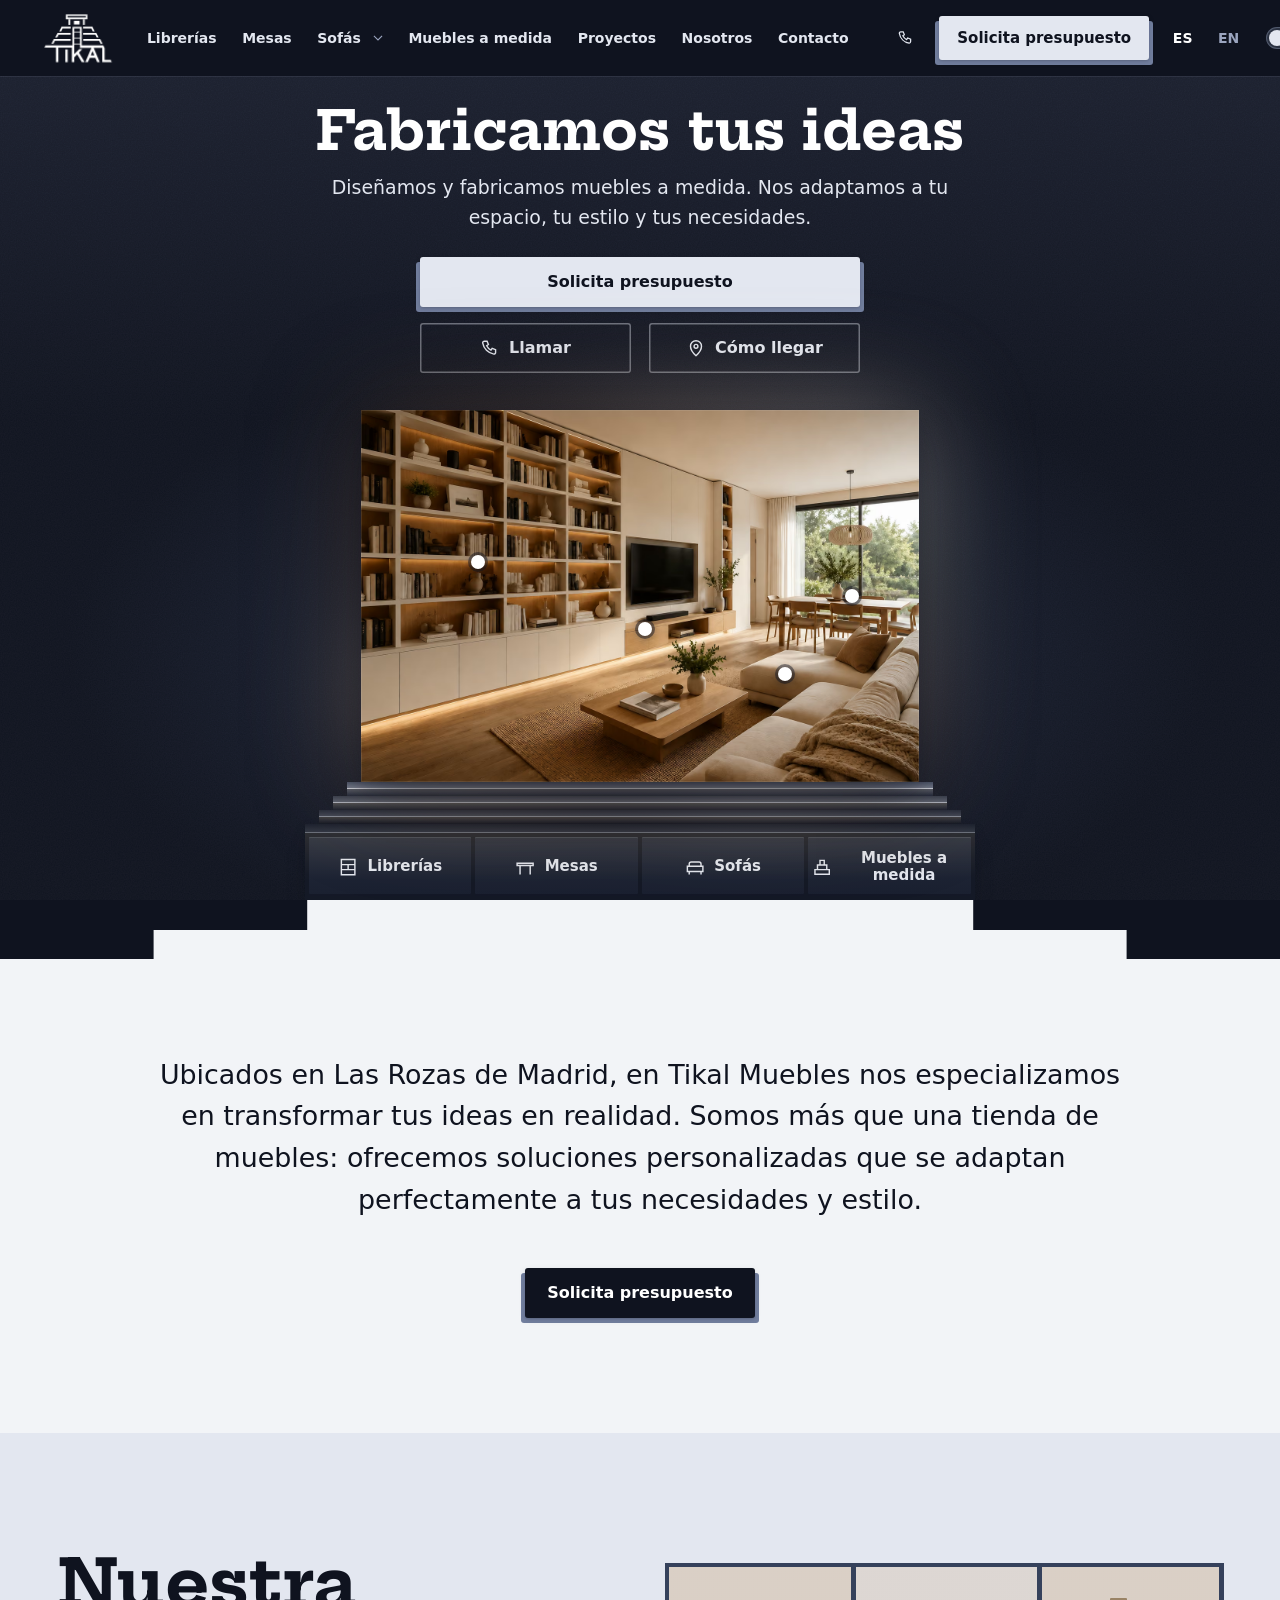
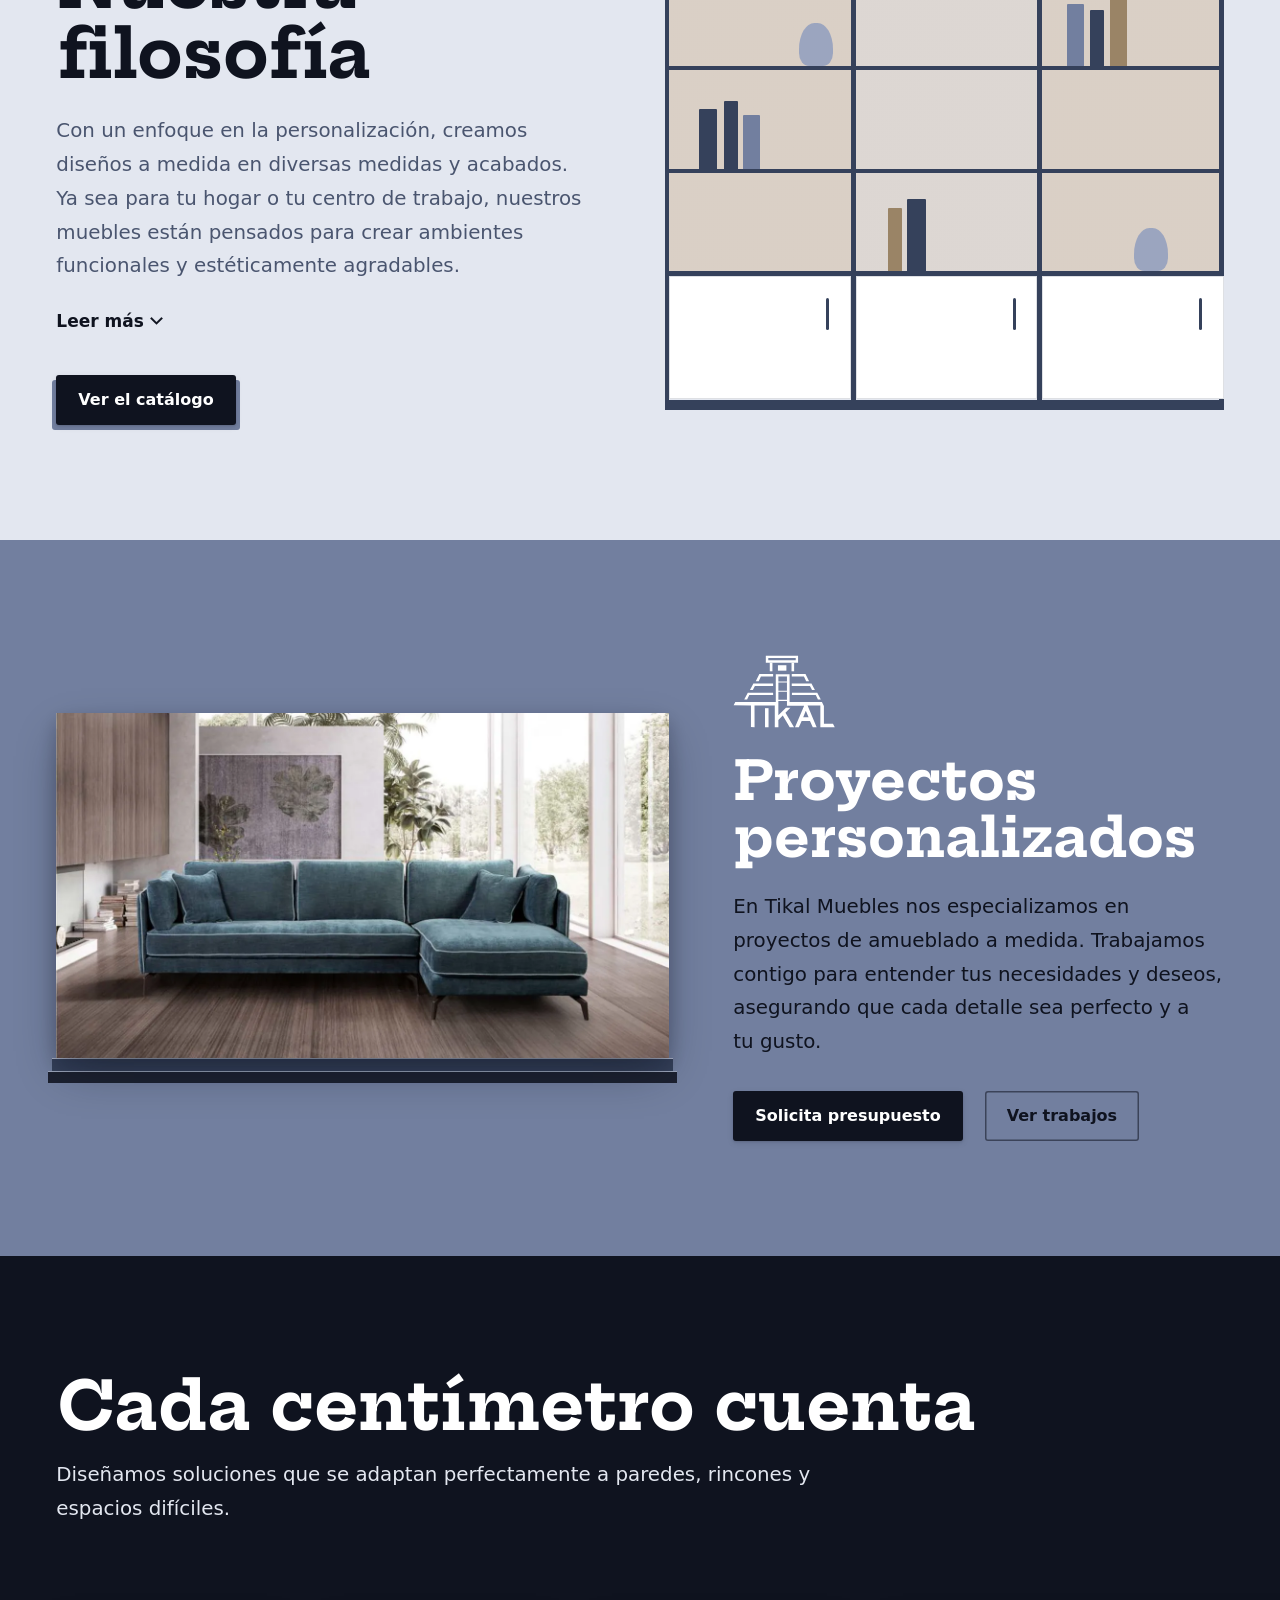
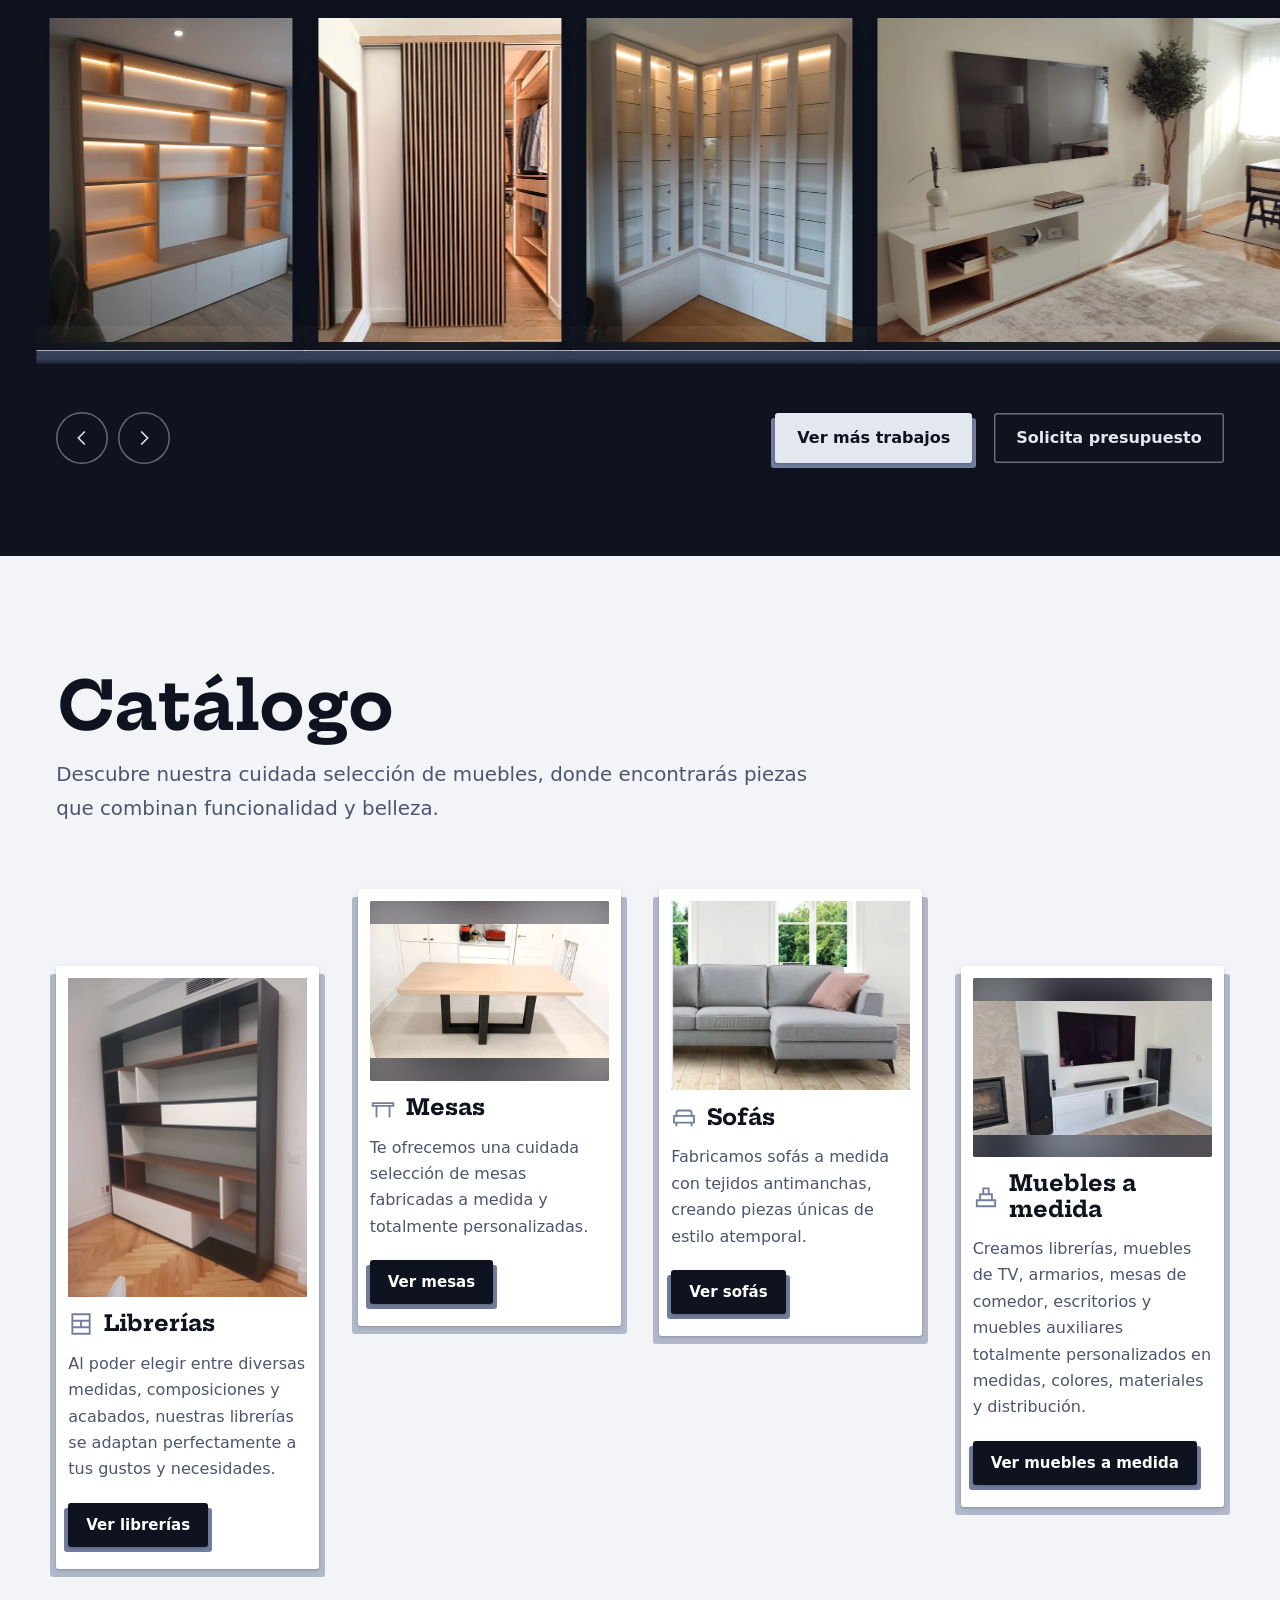
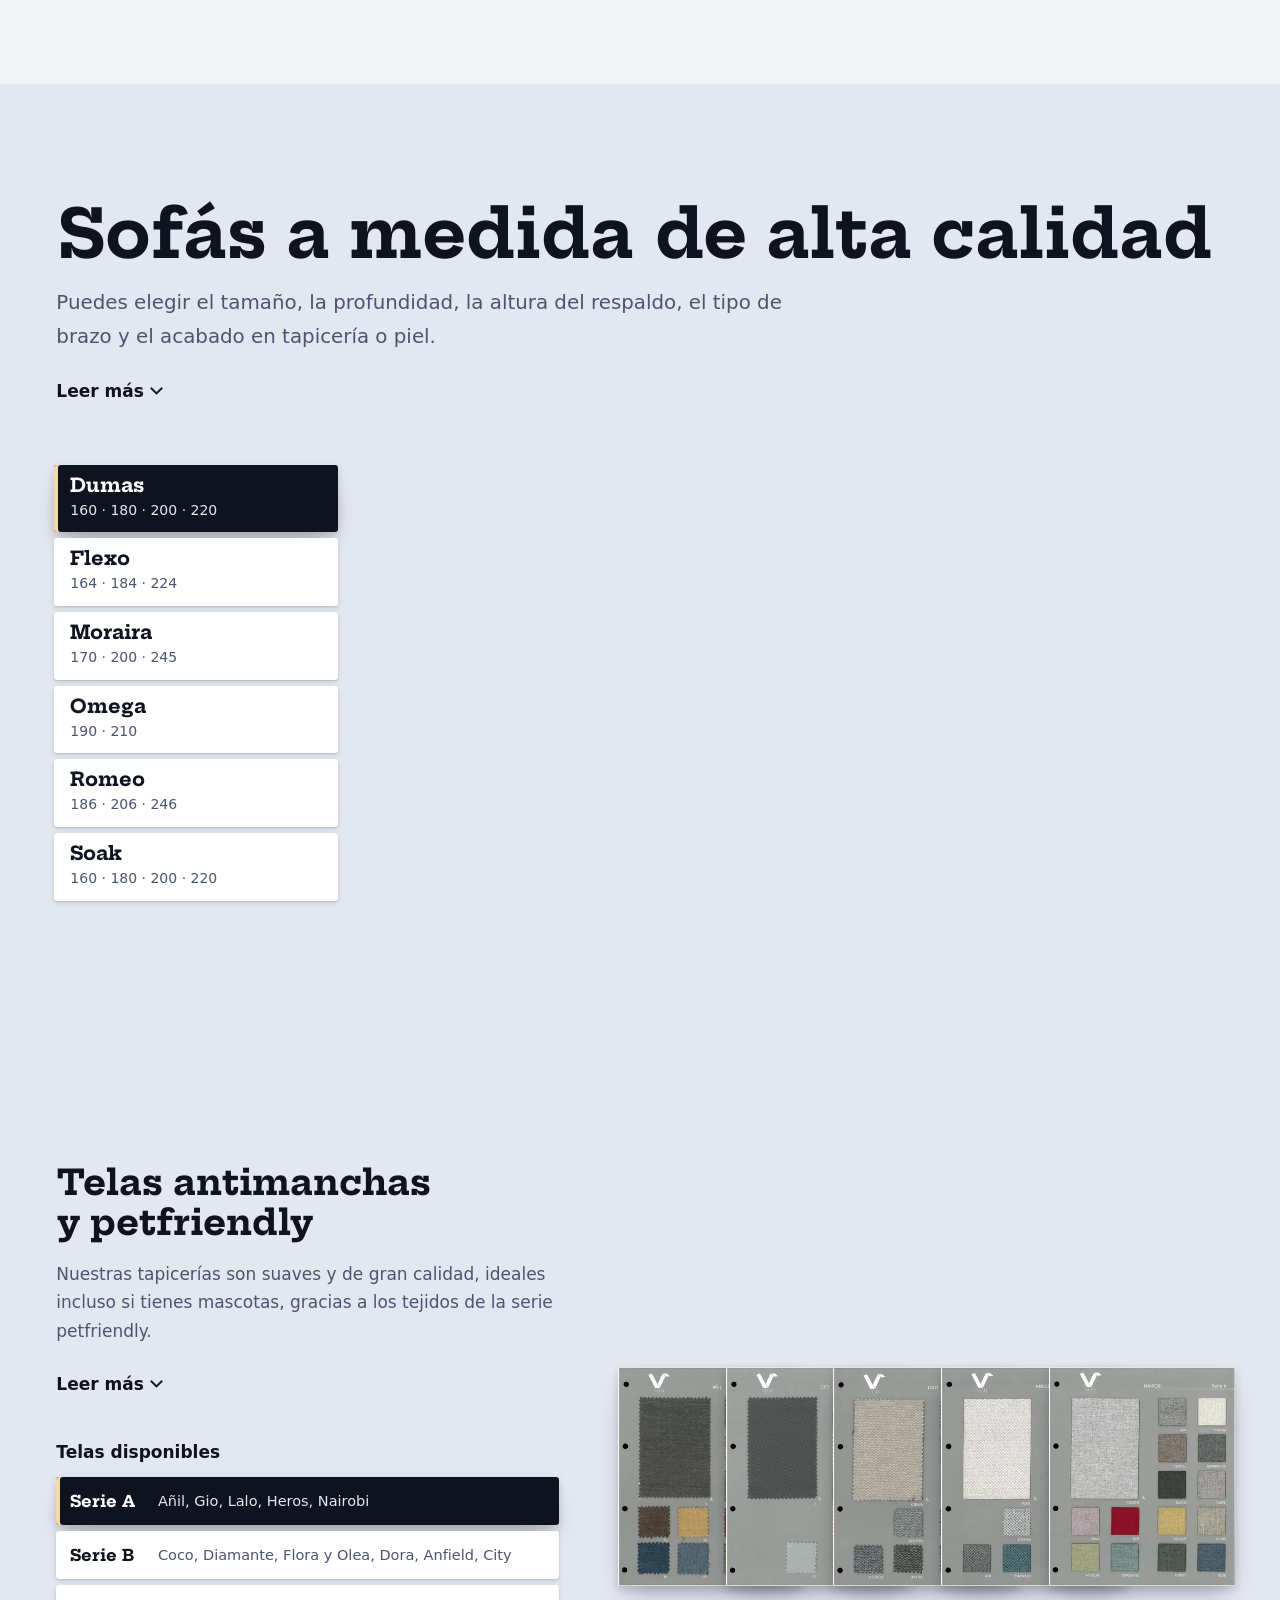
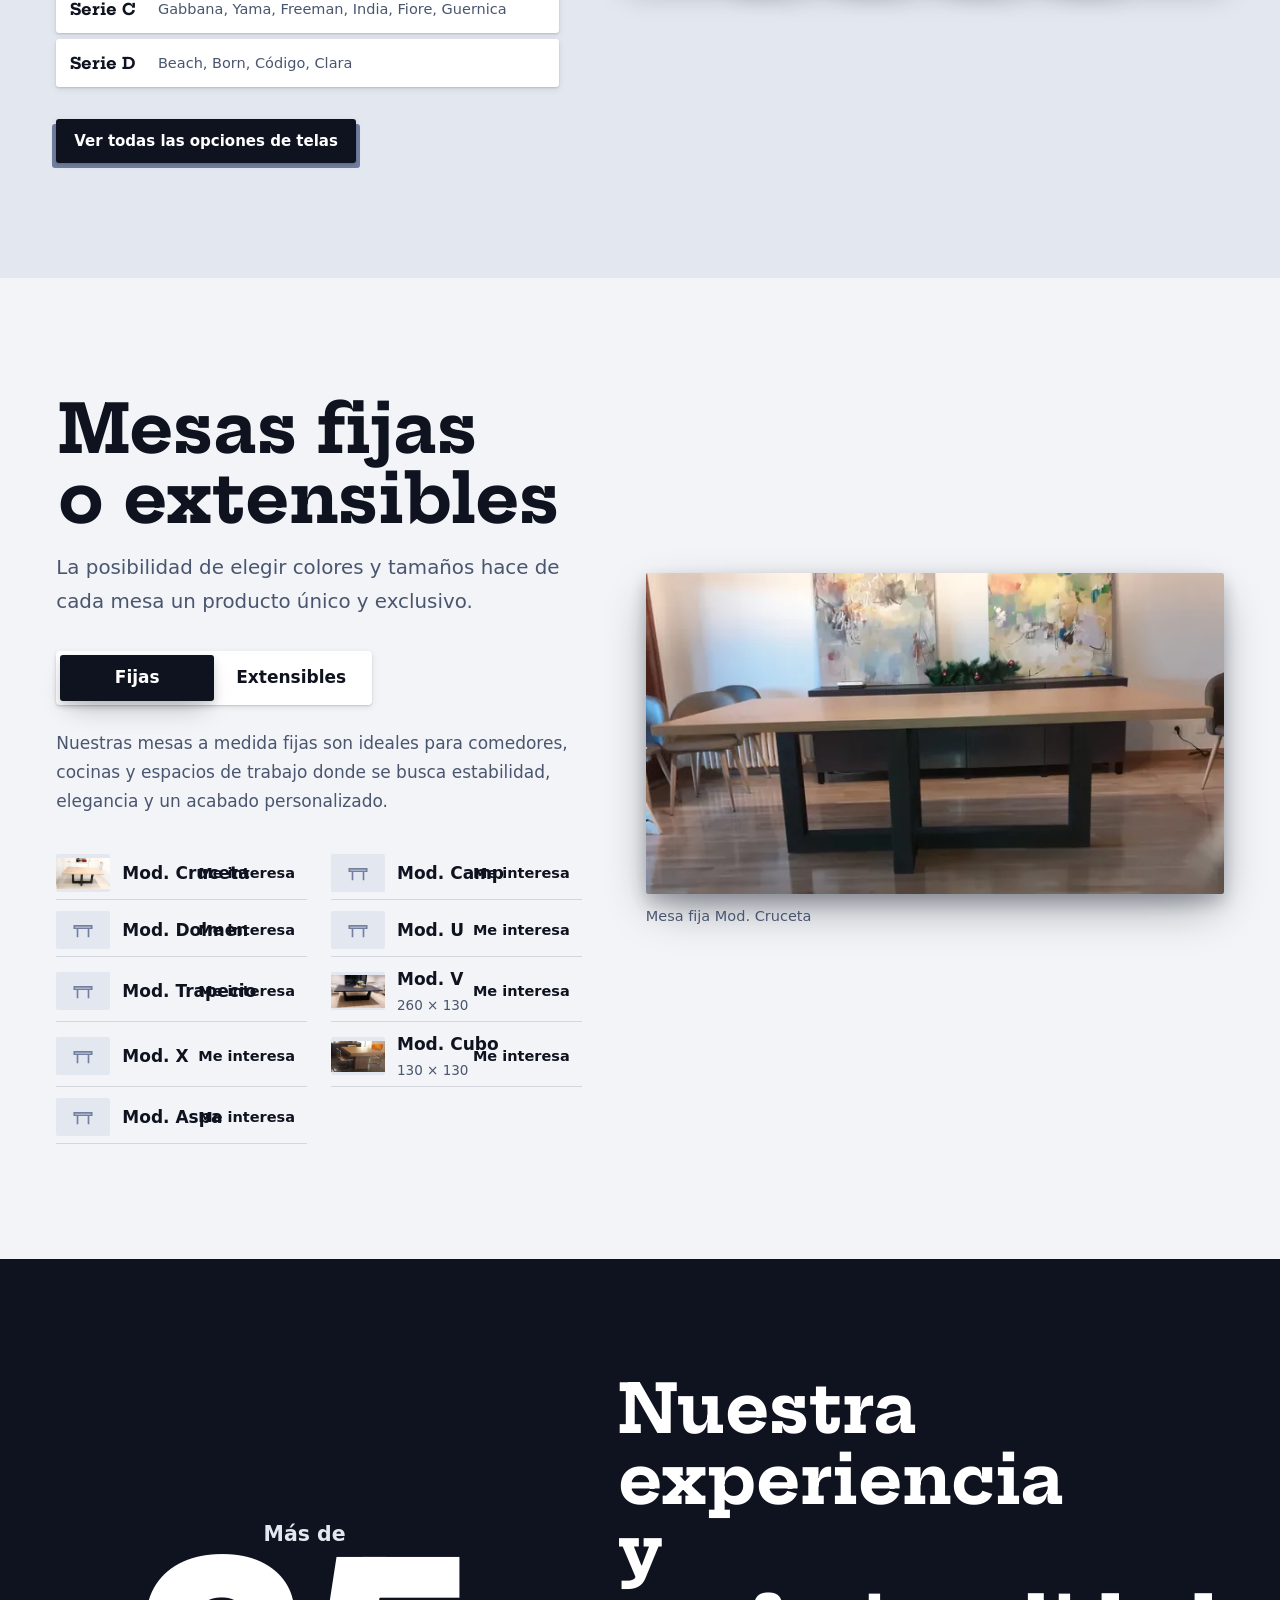
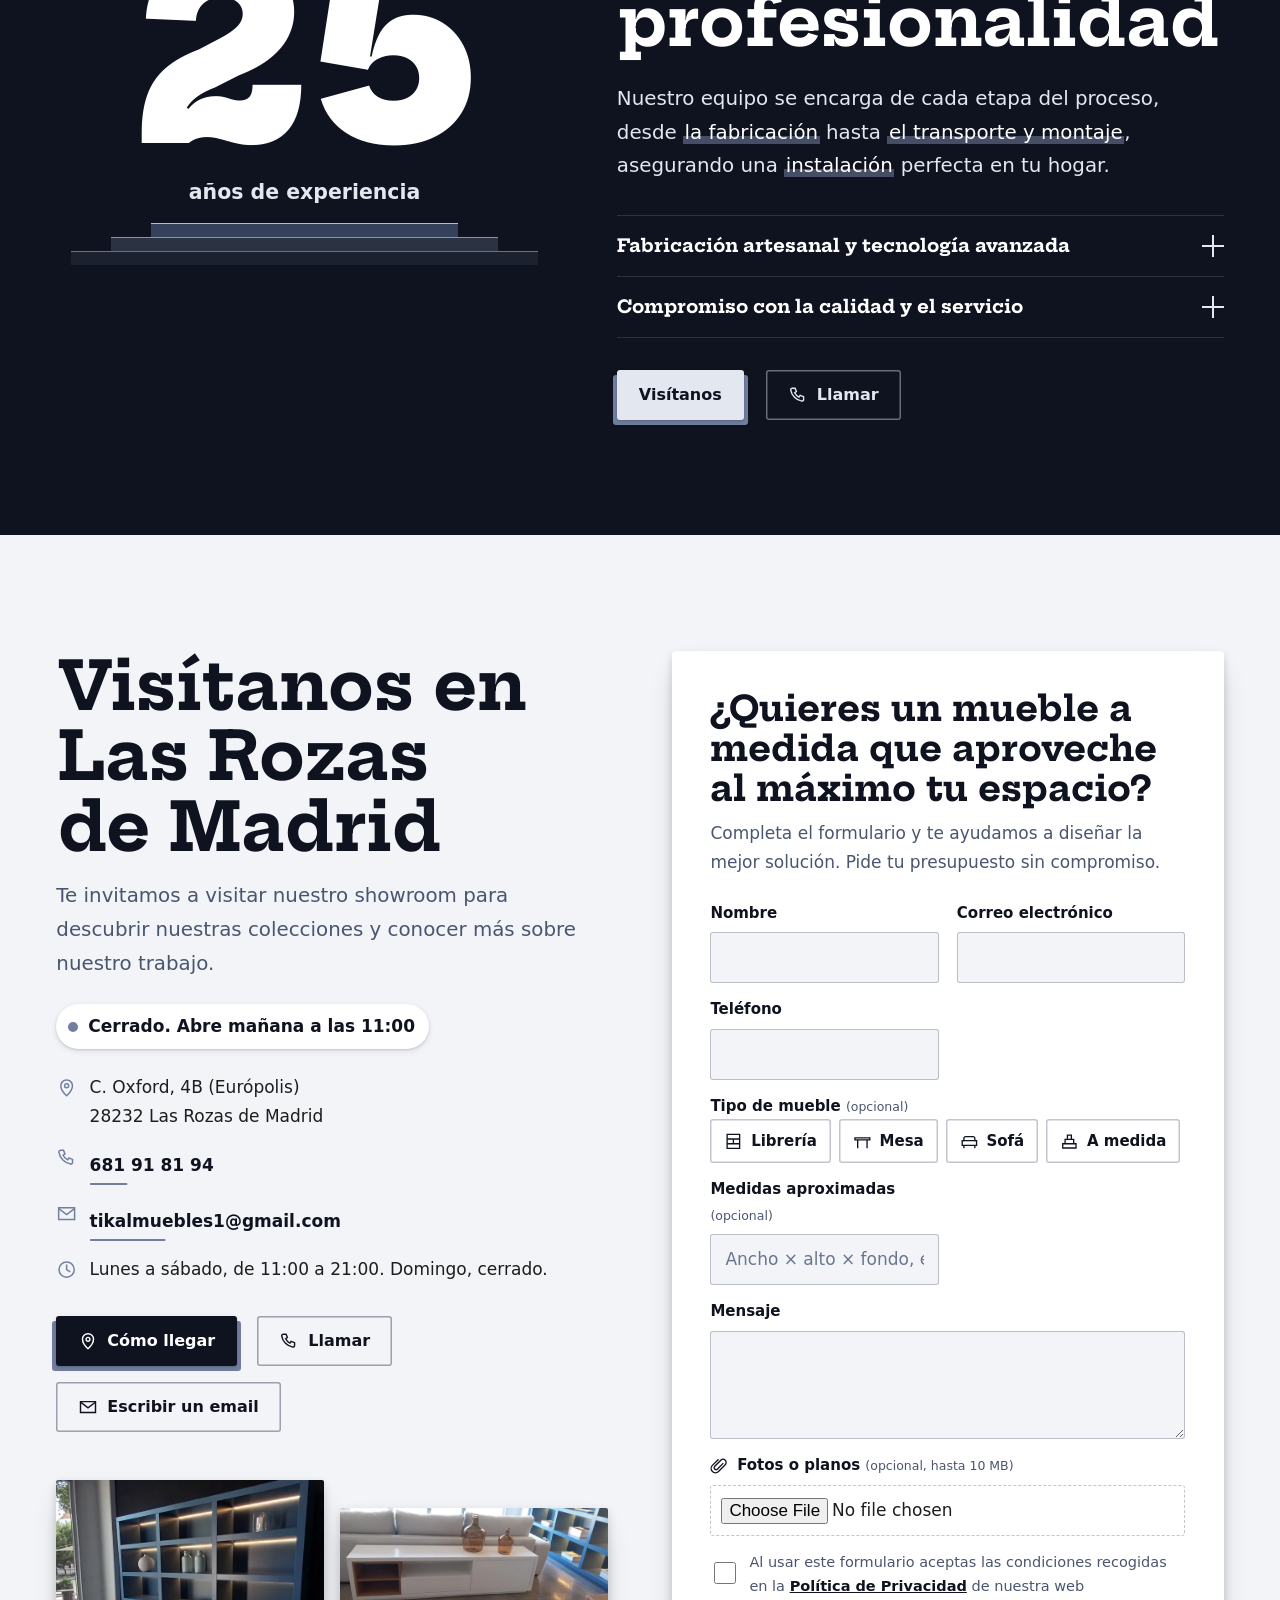
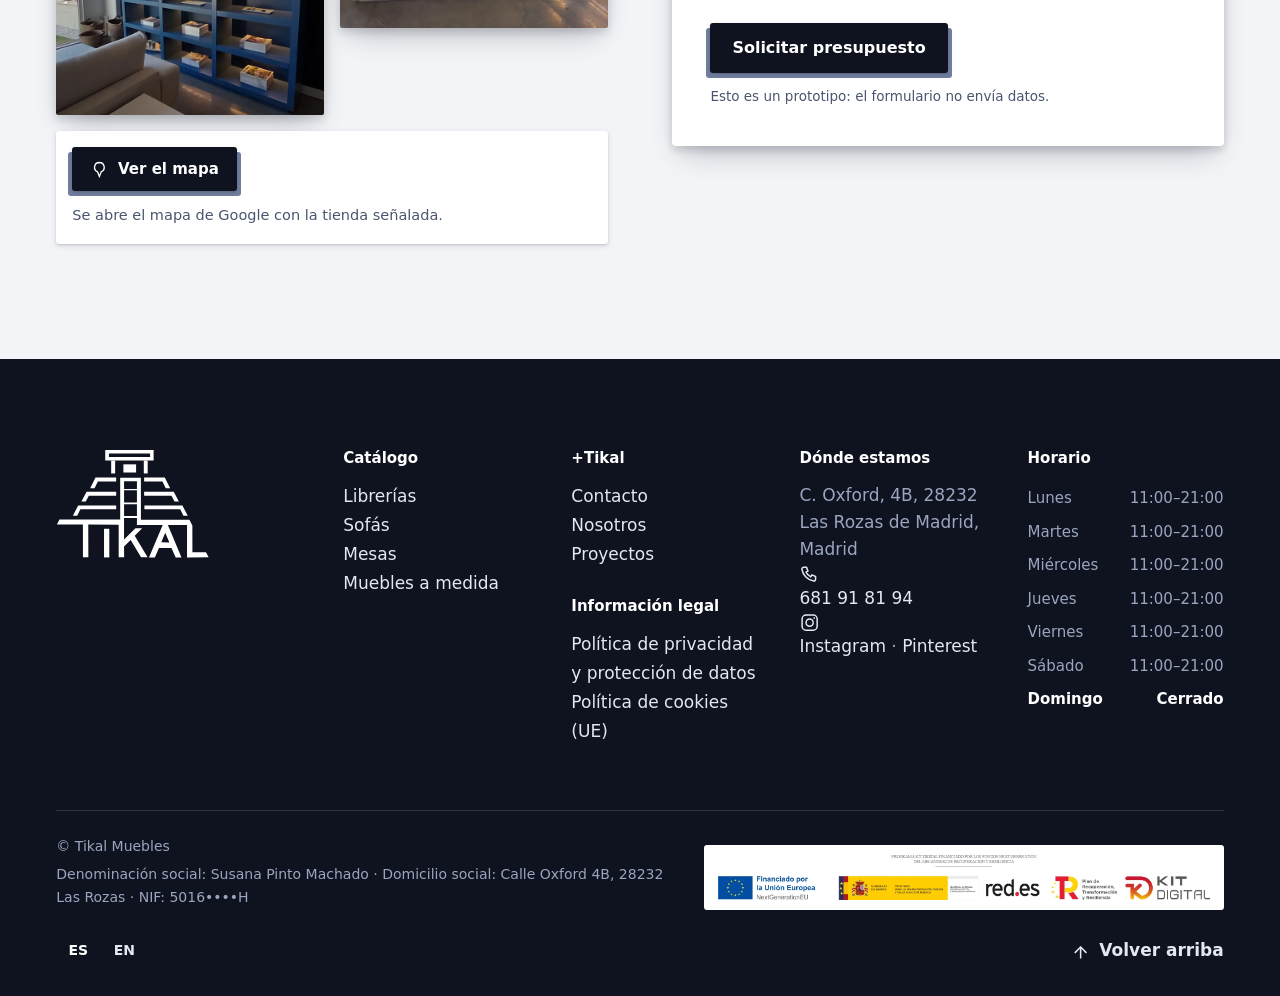
==== prototype/index.html @ ac8288c7 "feat: prototipo de homepage, dirección «Terrazas» Su home (hero, intro, filosofía y proyectos person" ====
<!doctype html>
<html lang="es">
<head>
<meta charset="utf-8">
<meta name="viewport" content="width=device-width, initial-scale=1, viewport-fit=cover">
<title>Muebles Tikal en Europolis Las Rozas: Diseños a Medida</title>
<meta name="description" content="Diseño y fabricación de muebles a medida en TIKAL. Personalízalos según tus necesidades y estilo. Descubre más ahora.">
<meta name="theme-color" content="#0f131f">
<meta name="robots" content="noindex, nofollow">
<meta property="og:type" content="website">
<meta property="og:locale" content="es_ES">
<meta property="og:title" content="Tikal Muebles · Fabricamos tus ideas">
<meta property="og:description" content="Muebles y sofás a medida en Las Rozas de Madrid (Európolis). C. Oxford, 4B. 681 91 81 94.">
<meta property="og:image" content="https://jjurado2026.github.io/tikal-muebles/assets/img/hero-salon-1440.webp">
<link rel="icon" href="data:image/svg+xml,%3Csvg xmlns='http://www.w3.org/2000/svg' viewBox='0 0 32 32'%3E%3Crect width='32' height='32' rx='4' fill='%230f131f'/%3E%3Cpath d='M10 7h12v3H10zM13 10h6v4h-6zM8 16h16v2H8zM6 20h20v2H6zM4 24h24v3H4z' fill='%23fff'/%3E%3C/svg%3E">

<script>
  /* La propuesta se ve 10 días desde su envío: desde el 17 de octubre de 2026 a las 00:00 de Madrid,
     el aviso de caducada. En local (file://) no caduca; ?caducada lo simula. */
  (function () {
    var fin = Date.UTC(2026, 9, 16, 22, 0);
    if (/[?&]caducada\b/.test(location.search) || (/github\.io$/.test(location.hostname) && Date.now() >= fin)) {
      document.documentElement.style.display = 'none';
      location.replace('caducada.html');
    }
  })();
</script>
<script>
  /* Antes de pintar: js · ss (estado final, sin animaciones) · pre (el hero aún sin construir) · tema guardado */
  (function () {
    var h = document.documentElement, q = location.search;
    h.classList.add('js');
    try { var t = localStorage.getItem('tikal-tema'); if (t === 'dark' || t === 'light') h.dataset.theme = t; } catch (e) {}
    if (/[?&]ss\b/.test(q)) { h.classList.add('ss'); return; }
    if (matchMedia('(prefers-reduced-motion: reduce)').matches) { h.classList.add('quieto'); return; }
    h.classList.add('pre');
    setTimeout(function () { if (h.classList.contains('pre')) { h.classList.remove('pre'); h.classList.add('entra'); } }, 2600);
  })();
</script>
<link rel="preload" href="assets/fonts/hepta-slab.woff2" as="font" type="font/woff2" crossorigin>
<link rel="preload" href="assets/fonts/hanken-grotesk.woff2" as="font" type="font/woff2" crossorigin>
<link rel="preload" as="image" type="image/avif"
  imagesrcset="assets/img/hero-salon-960.avif 960w, assets/img/hero-salon-1440.avif 1440w, assets/img/hero-salon-1920.avif 1920w, assets/img/hero-salon-2560.avif 2560w"
  imagesizes="(min-aspect-ratio: 29/20) and (min-width: 640px) 58vw, (min-width: 600px) 84vw, 92vw">
<link rel="stylesheet" href="assets/css/global.css?v=1">
<link rel="stylesheet" href="assets/css/home.css?v=1">
<script type="application/ld+json">
{
  "@context": "https://schema.org",
  "@type": "FurnitureStore",
  "name": "Tikal Muebles",
  "description": "Diseñamos y fabricamos muebles a medida. Nos adaptamos a tu espacio, tu estilo y tus necesidades.",
  "url": "https://tikalmuebles.com/",
  "telephone": "+34681918194",
  "email": "tikalmuebles1@gmail.com",
  "image": "https://jjurado2026.github.io/tikal-muebles/assets/img/hero-salon-1440.webp",
  "address": { "@type": "PostalAddress", "streetAddress": "C. Oxford, 4B", "addressLocality": "Las Rozas de Madrid", "addressRegion": "Madrid", "postalCode": "28232", "addressCountry": "ES" },
  "geo": { "@type": "GeoCoordinates", "latitude": 40.5004809, "longitude": -3.8882131 },
  "openingHoursSpecification": [{ "@type": "OpeningHoursSpecification", "dayOfWeek": ["Monday","Tuesday","Wednesday","Thursday","Friday","Saturday"], "opens": "11:00", "closes": "21:00" }],
  "sameAs": ["https://www.instagram.com/mueblestikal/", "https://es.pinterest.com/tikalmuebles"]
}
</script>
</head>
<body>
<svg width="0" height="0" style="position:absolute" aria-hidden="true" focusable="false">
  <symbol id="i-tel" viewBox="0 0 24 24"><path d="M5.2 3.8h3.3l1.6 4.1-2.1 1.4a11 11 0 0 0 5.2 5.2l1.4-2.1 4.1 1.6v3.3a2 2 0 0 1-2.1 2A16.4 16.4 0 0 1 3.2 5.9a2 2 0 0 1 2-2.1z"/></symbol>
  <symbol id="i-mapa" viewBox="0 0 24 24"><path d="M12 21.2s-6.6-5.8-6.6-11.3a6.6 6.6 0 0 1 13.2 0c0 5.5-6.6 11.3-6.6 11.3z"/><circle cx="12" cy="9.9" r="2.3"/></symbol>
  <symbol id="i-mail" viewBox="0 0 24 24"><path d="M3 5.5h18v13H3z"/><path d="m3.5 6.5 8.5 6.5 8.5-6.5"/></symbol>
  <symbol id="i-reloj" viewBox="0 0 24 24"><circle cx="12" cy="12" r="8.6"/><path d="M12 7.2V12l3.4 2.2"/></symbol>
  <symbol id="i-libreria" viewBox="0 0 24 24"><path d="M4 3h16v18H4zM4 9h16M4 15h16M12 9v6"/></symbol>
  <symbol id="i-mesa" viewBox="0 0 24 24"><path d="M2.5 7.5h19v2.6h-19zM6 10.1V20M18 10.1V20"/></symbol>
  <symbol id="i-sofa" viewBox="0 0 24 24"><path d="M5 11V8.4A2.4 2.4 0 0 1 7.4 6h9.2A2.4 2.4 0 0 1 19 8.4V11"/><path d="M2.8 11h18.4v6.2H2.8zM5 17.2v2.6M19 17.2v2.6"/></symbol>
  <symbol id="i-medida" viewBox="0 0 24 24"><path d="M3.5 15h17v5.5h-17zM6.5 9.5h11V15h-11zM9.5 4h5v5.5h-5z"/></symbol>
  <symbol id="i-chev" viewBox="0 0 24 24"><path d="M6.5 9.5 12 15l5.5-5.5"/></symbol>
  <symbol id="i-izq" viewBox="0 0 24 24"><path d="M14.5 5.5 8 12l6.5 6.5"/></symbol>
  <symbol id="i-der" viewBox="0 0 24 24"><path d="M9.5 5.5 16 12l-6.5 6.5"/></symbol>
  <symbol id="i-cerrar" viewBox="0 0 24 24"><path d="m6 6 12 12M18 6 6 18"/></symbol>
  <symbol id="i-girar" viewBox="0 0 24 24"><path d="M4 12a8 8 0 0 1 14.2-5M20 12a8 8 0 0 1-14.2 5"/><path d="M18.5 3v4.3h-4.3M5.5 21v-4.3h4.3"/></symbol>
  <symbol id="i-insta" viewBox="0 0 24 24"><rect x="3.5" y="3.5" width="17" height="17" rx="4.5"/><circle cx="12" cy="12" r="4"/><path d="M17.2 6.8h.01"/></symbol>
  <symbol id="i-pin" viewBox="0 0 24 24"><path d="M12 3.2a6.2 6.2 0 0 0-2.4 11.9L12 21l2.4-5.9A6.2 6.2 0 0 0 12 3.2z"/></symbol>
  <symbol id="i-arriba" viewBox="0 0 24 24"><path d="M6 14l6-6 6 6M12 8v12"/></symbol>
  <symbol id="i-clip" viewBox="0 0 24 24"><path d="M16.5 8.5 9.3 15.7a2.5 2.5 0 0 1-3.5-3.5l8-8a4 4 0 0 1 5.7 5.7l-8.6 8.6a5.5 5.5 0 0 1-7.8-7.8l7.2-7.2"/></symbol>
  <symbol id="logo-tikal" viewBox="4 21 292 208">
    <path d="M294.22,226.77l-5.07-9.56h-25.77l-0.13-50.62l-5.6-11.19l-92.21,0l-0.06-79.77h-39.36v79.42H10.54l-4.76,9.52l49.34,0.17l0.04,8.86l0.04,53.09l10.31,0.13l-0.18-62.08l57.8,0.18l0.09,35.38l-0.09,26.48l10.4,0l-0.18-20.18l12.6-12.78l13.48,22.73l6.24,10.21l12.44,0.05l-24.49-41.1l14.27-14.27h-12.86l-21.68,21.68v-41.06h24.54l-0.04,13.57l49.03-0.1l-26.12,61.61h11.1l7.93-18.15l23.73,0.12l7.990,18.03h11.04l-25.85-61.74h36.42v61.74L294.22,226.77z M157.86,148.59h-24.44v-22.67h24.44V148.59z M157.86,122.62h-24.44V99.59h24.44V122.62z M157.86,96.89h-24.44V82.21h24.44V96.89z M219.53,198.53l-15.31-0.31l7.47-18.16L219.53,198.53z"/>
    <rect x="95.3" y="172.67" width="10.04" height="54.45"/>
    <polygon points="50.37,135.31 118.39,135.31 118.39,128.5 46.14,128.5 36.03,148 44.26,148"/><polygon points="240.1,135.31 172.08,135.31 172.08,128.5 244.33,128.5 254.44,148 246.21,148"/>
    <polygon points="66.4,109.76 118.39,109.76 118.39,102.29 62.13,102.29 52.3,121.03 60.59,121.03"/><polygon points="223.54,109.76 171.55,109.76 171.55,102.29 227.81,102.29 237.64,121.03 229.35,121.03"/>
    <polygon points="118.39,75.16 79.15,75.16 68.93,95.6 77.27,95.6 83.59,82.66 118.39,82.68"/><polygon points="171.55,75.16 210.79,75.16 221.01,95.6 212.67,95.6 206.36,82.66 171.55,82.68"/>
    <rect x="108.87" y="42.97" width="7.58" height="24.5"/><rect x="170.9" y="42.97" width="7.4" height="24.5"/><rect x="132.13" y="50.19" width="24.14" height="15.51"/>
    <path d="M97.59,22.88v20.09h91.99V22.88H97.59z M182.89,36.27h-78.25v-6.7h78.25V36.27z"/>
  </symbol>
</svg>

<a class="saltar" href="#contenido">Saltar al contenido</a>

<!-- ============================ CABECERA ============================ -->
<header class="cab" id="cabecera">
  <a class="cab-logo" href="#inicio" aria-label="Tikal Muebles, inicio">
    <svg class="logo" viewBox="4 21 292 208" aria-hidden="true" focusable="false">
      <g class="l-base la"><g class="pz">
        <path d="M294.22,226.77l-5.07-9.56h-25.77l-0.13-50.62l-5.6-11.19l-92.21,0l-0.06-79.77h-39.36v79.42H10.54l-4.76,9.52l49.34,0.17l0.04,8.86l0.04,53.09l10.31,0.13l-0.18-62.08l57.8,0.18l0.09,35.38l-0.09,26.48l10.4,0l-0.18-20.18l12.6-12.78l13.48,22.73l6.24,10.21l12.44,0.05l-24.49-41.1l14.27-14.27h-12.86l-21.68,21.68v-41.06h24.54l-0.04,13.57l49.03-0.1l-26.12,61.61h11.1l7.93-18.15l23.73,0.12l7.99,18.03h11.04l-25.85-61.74h36.42v61.74L294.22,226.77z M157.86,148.59h-24.44v-22.67h24.44V148.59z M157.86,122.62h-24.44V99.59h24.44V122.62z M157.86,96.89h-24.44V82.21h24.44V96.89z M219.53,198.53l-15.31-0.31l7.47-18.16L219.53,198.53z"/>
        <rect x="95.3" y="172.67" width="10.04" height="54.45"/>
      </g></g>
      <g class="l-n3"><g class="iz la"><polygon class="pz" points="50.37,135.31 118.39,135.31 118.39,128.5 46.14,128.5 36.03,148 44.26,148"/></g><g class="de la"><polygon class="pz" points="240.1,135.31 172.08,135.31 172.08,128.5 244.33,128.5 254.44,148 246.21,148"/></g></g>
      <g class="l-n2"><g class="iz la"><polygon class="pz" points="66.4,109.76 118.39,109.76 118.39,102.29 62.13,102.29 52.3,121.03 60.59,121.03"/></g><g class="de la"><polygon class="pz" points="223.54,109.76 171.55,109.76 171.55,102.29 227.81,102.29 237.64,121.03 229.35,121.03"/></g></g>
      <g class="l-n1"><g class="iz la"><polygon class="pz" points="118.39,75.16 79.15,75.16 68.93,95.6 77.27,95.6 83.59,82.66 118.39,82.68"/></g><g class="de la"><polygon class="pz" points="171.55,75.16 210.79,75.16 221.01,95.6 212.67,95.6 206.36,82.66 171.55,82.68"/></g></g>
      <g class="l-templo la"><g class="pz"><rect x="108.87" y="42.97" width="7.58" height="24.5"/><rect x="170.9" y="42.97" width="7.4" height="24.5"/><rect x="132.13" y="50.19" width="24.14" height="15.51"/></g></g>
      <g class="l-cresta la"><path class="pz" d="M97.59,22.88v20.09h91.99V22.88H97.59z M182.89,36.27h-78.25v-6.7h78.25V36.27z"/></g>
    </svg>
  </a>

  <nav class="cab-menu" aria-label="Principal">
    <ul>
      <li class="m-item a"><a class="m-link" href="#catalogo-librerias"><span>Librerías</span></a></li>
      <li class="m-item a"><a class="m-link" href="#mesas"><span>Mesas</span></a></li>
      <li class="m-item m-sofas a">
        <a class="m-link" href="#sofas"><span>Sofás</span></a>
        <button class="m-abrir" type="button" aria-expanded="false" aria-controls="panel-sofas" aria-label="Ver los modelos de sofás"><svg class="ic" aria-hidden="true"><use href="#i-chev"/></svg></button>
        <div class="panel" id="panel-sofas">
          <a class="panel-todos" href="#sofas">Ver todos los sofás</a>
          <ul>
            <li><a href="#sofa-dumas" data-sofa="dumas"><span class="mini"><img src="assets/img/sofa-dumas-640.webp" width="640" height="360" alt="" loading="lazy" decoding="async"></span><span>Dumas</span></a></li>
            <li><a href="#sofa-flexo" data-sofa="flexo"><span class="mini"><img src="assets/img/sofa-flexo-640.webp" width="640" height="480" alt="" loading="lazy" decoding="async"></span><span>Flexo</span></a></li>
            <li><a href="#sofa-moraira" data-sofa="moraira"><span class="mini"><img src="assets/img/sofa-moraira-640.webp" width="640" height="360" alt="" loading="lazy" decoding="async"></span><span>Moraira</span></a></li>
            <li><a href="#sofa-omega" data-sofa="omega"><span class="mini"><img src="assets/img/sofa-omega-640.webp" width="640" height="481" alt="" loading="lazy" decoding="async"></span><span>Omega</span></a></li>
            <li><a href="#sofa-romeo" data-sofa="romeo"><span class="mini"><img src="assets/img/sofa-romeo-640.webp" width="640" height="506" alt="" loading="lazy" decoding="async"></span><span>Romeo</span></a></li>
            <li><a href="#sofa-soak" data-sofa="soak"><span class="mini"><img src="assets/img/sofa-soak-640.webp" width="640" height="427" alt="" loading="lazy" decoding="async"></span><span>Soak</span></a></li>
          </ul>
        </div>
      </li>
      <li class="m-item a"><a class="m-link" href="#catalogo-muebles"><span>Muebles a medida</span></a></li>
      <li class="m-item a"><a class="m-link" href="#proyectos"><span>Proyectos</span></a></li>
      <li class="m-item a"><a class="m-link" href="#nosotros"><span>Nosotros</span></a></li>
      <li class="m-item a"><a class="m-link" href="#contacto"><span>Contacto</span></a></li>
    </ul>
  </nav>

  <div class="cab-acciones">
    <a class="cab-tel a" href="tel:+34681918194" aria-label="Llamar al 681 91 81 94"><svg class="ic" aria-hidden="true"><use href="#i-tel"/></svg><span class="cab-tel-txt">681 91 81 94</span></a>
    <a class="btn btn-peq btn-presu a" href="#contacto" data-interes=""><span class="btn-cara">Solicita presupuesto</span></a>
    <nav class="idioma a" aria-label="Idioma"><a href="#inicio" aria-current="page" lang="es">ES</a><a href="https://tikalmuebles.com/en/" lang="en" hreflang="en">EN</a></nav>
    <button class="tema a" type="button" aria-pressed="false" aria-label="Modo oscuro"><span class="tema-txt" aria-hidden="true">Claro</span><span class="tema-pista" aria-hidden="true"><span class="tema-bola"></span></span><span class="tema-txt" aria-hidden="true">Oscuro</span></button>
    <button class="cab-menu-btn a" type="button" aria-expanded="false" aria-controls="menu-movil"><svg class="ic" aria-hidden="true" viewBox="0 0 24 24"><path d="M9 6.5h6"/><path d="M6 12h12"/><path d="M3 17.5h18"/></svg><span>Menú</span></button>
  </div>
</header>

<div class="menu-movil" id="menu-movil">
  <nav aria-label="Menú">
    <ul class="mm-lista">
      <li style="--i:0;--tono:var(--basalto)"><a href="#catalogo-librerias">Librerías</a></li>
      <li style="--i:1;--tono:var(--basalto)"><a href="#mesas">Mesas</a></li>
      <li style="--i:2;--tono:var(--noche-3)"><a href="#sofas">Sofás</a></li>
      <li style="--i:3;--tono:var(--noche-3)"><a href="#catalogo-muebles">Muebles a medida</a></li>
      <li style="--i:4;--tono:var(--noche-2)"><a href="#proyectos">Proyectos</a></li>
      <li style="--i:5;--tono:var(--noche-2)"><a href="#nosotros">Nosotros</a></li>
      <li style="--i:6;--tono:var(--noche-2)"><a href="#contacto">Contacto</a></li>
    </ul>
  </nav>
  <div class="mm-pie">
    <a class="cab-tel" href="tel:+34681918194"><svg class="ic" aria-hidden="true"><use href="#i-tel"/></svg><span>681 91 81 94</span></a>
    <a class="btn" href="#contacto"><span class="btn-cara">Solicita presupuesto</span></a>
    <nav class="idioma" aria-label="Idioma"><a href="#inicio" aria-current="page" lang="es">ES</a><a href="https://tikalmuebles.com/en/" lang="en" hreflang="en">EN</a></nav>
    <button class="tema" type="button" aria-pressed="false" aria-label="Modo oscuro"><span class="tema-txt" aria-hidden="true">Claro</span><span class="tema-pista" aria-hidden="true"><span class="tema-bola"></span></span><span class="tema-txt" aria-hidden="true">Oscuro</span></button>
  </div>
</div>

<main id="contenido">
  <!-- ============================ 1 · HERO (su bloque 1) ============================ -->
  <section class="hero" id="inicio" data-hero aria-labelledby="titular">
    <div class="hero-fondo" aria-hidden="true"></div>

    <div class="hero-texto">
      <h1 id="titular"><span class="hilada"><span class="a">Fabricamos</span></span> <span class="hilada"><span class="a">tus ideas</span></span></h1>
      <p class="entradilla a">Diseñamos y fabricamos muebles a medida. Nos adaptamos a tu espacio, tu estilo y tus necesidades.</p>
      <div class="acciones grupo">
        <a class="btn btn-principal a" href="#contacto"><span class="btn-cara">Solicita presupuesto</span></a>
        <a class="btn btn-sec a" href="tel:+34681918194"><span class="btn-cara"><svg class="ic" aria-hidden="true"><use href="#i-tel"/></svg><span>Llamar</span></span></a>
        <a class="btn btn-sec a" href="https://www.google.com/maps/dir/?api=1&amp;destination=C.%20Oxford%204B%2C%2028232%20Las%20Rozas%20de%20Madrid" target="_blank" rel="noopener"><span class="btn-cara"><svg class="ic" aria-hidden="true"><use href="#i-mapa"/></svg><span>Cómo llegar</span></span></a>
      </div>
    </div>

    <div class="templo">
      <div class="par foto-par" data-prof="1">
        <figure class="foto a">
          <div class="halo" aria-hidden="true"><div class="halo-in a" data-prof="-0.5"><img src="assets/img/hero-salon-960.webp" width="960" height="640" alt="" decoding="async"></div></div>
          <div class="foto-cara">
            <picture>
              <source type="image/avif" srcset="assets/img/hero-salon-960.avif 960w, assets/img/hero-salon-1440.avif 1440w, assets/img/hero-salon-1920.avif 1920w, assets/img/hero-salon-2560.avif 2560w" sizes="(min-aspect-ratio: 29/20) and (min-width: 640px) 58vw, (min-width: 600px) 84vw, 92vw">
              <source type="image/webp" srcset="assets/img/hero-salon-960.webp 960w, assets/img/hero-salon-1440.webp 1440w, assets/img/hero-salon-1920.webp 1920w, assets/img/hero-salon-2560.webp 2560w" sizes="(min-aspect-ratio: 29/20) and (min-width: 640px) 58vw, (min-width: 600px) 84vw, 92vw">
              <img data-foto src="assets/img/hero-salon-1440.webp" width="1440" height="960" alt="Salón con librería de pared en blanco y roble con luces led, televisión empotrada, sofá rinconera y comedor" fetchpriority="high" decoding="async">
            </picture>
            <span class="led-foto" aria-hidden="true"></span>
            <!-- Las piezas de su foto llevan a su categoría (como las etiquetas de una exposición) -->
            <a class="pin" href="#catalogo-librerias" data-cat="librerias" style="--x:21%;--y:41%"><span class="pin-punto"></span><span class="pin-eti">Librerías</span></a>
            <a class="pin" href="#catalogo-muebles" data-cat="muebles" style="--x:51%;--y:59%"><span class="pin-punto"></span><span class="pin-eti">Muebles a medida</span></a>
            <a class="pin" href="#sofas" data-cat="sofas" style="--x:76%;--y:71%"><span class="pin-punto"></span><span class="pin-eti">Sofás</span></a>
            <a class="pin pin-izq" href="#mesas" data-cat="mesas" style="--x:88%;--y:50%"><span class="pin-punto"></span><span class="pin-eti">Mesas</span></a>
          </div>
        </figure>
      </div>
      <div class="gradas" aria-hidden="true">
        <div class="par" data-prof="0.72"><span class="grada g1 a"><span class="led"></span></span></div>
        <div class="par" data-prof="0.52"><span class="grada g2 a"><span class="led"></span></span></div>
        <div class="par" data-prof="0.34"><span class="grada g3 a"><span class="led"></span></span></div>
      </div>
      <div class="par" data-prof="0.2">
        <nav class="zocalo a" aria-label="Catálogo">
          <span class="led" aria-hidden="true"></span>
          <a class="puerta" href="#catalogo-librerias" data-cat="librerias"><span class="puerta-in a"><svg class="ic" aria-hidden="true"><use href="#i-libreria"/></svg><span class="puerta-txt">Librerías</span></span></a>
          <a class="puerta" href="#mesas" data-cat="mesas"><span class="puerta-in a"><svg class="ic" aria-hidden="true"><use href="#i-mesa"/></svg><span class="puerta-txt">Mesas</span></span></a>
          <a class="puerta" href="#sofas" data-cat="sofas"><span class="puerta-in a"><svg class="ic" aria-hidden="true"><use href="#i-sofa"/></svg><span class="puerta-txt">Sofás</span></span></a>
          <a class="puerta" href="#catalogo-muebles" data-cat="muebles"><span class="puerta-in a"><svg class="ic" aria-hidden="true"><use href="#i-medida"/></svg><span class="puerta-txt">Muebles a medida</span></span></a>
        </nav>
      </div>
    </div>
  </section>

  <!-- ============================ 2 · INTRO (su bloque 2) ============================ -->
  <section class="intro" aria-label="Tikal Muebles en Las Rozas de Madrid">
    <div class="intro-gradas" aria-hidden="true"><span class="s1"></span><span class="s2"></span><span class="s3"></span></div>
    <div class="intro-cuerpo revelar">
      <p class="intro-texto sube">Ubicados en Las Rozas de Madrid, en Tikal Muebles nos especializamos en transformar tus ideas en realidad. Somos más que una tienda de muebles: ofrecemos soluciones personalizadas que se adaptan perfectamente a tus necesidades y estilo.</p>
      <a class="btn btn-oscuro sube" style="--d:2" href="#contacto"><span class="btn-cara">Solicita presupuesto</span></a>
    </div>
  </section>

  <!-- ============================ 3 · NUESTRA FILOSOFÍA (su bloque 3) ============================ -->
  <section class="filosofia" aria-labelledby="t-filosofia">
    <div class="envoltura filosofia-rejilla">
      <div class="filosofia-texto revelar">
        <h2 class="titular" id="t-filosofia"><span class="hilada"><span>Nuestra filosofía</span></span></h2>
        <p class="entrada sube" style="--d:1">Con un enfoque en la personalización, creamos diseños a medida en diversas medidas y acabados. Ya sea para tu hogar o tu centro de trabajo, nuestros muebles están pensados para crear ambientes funcionales y estéticamente agradables.</p>
        <details class="mas sube" style="--d:2"><summary>Leer más</summary><p>Cada mueble está diseñado para añadir un toque especial a tus espacios, asegurando que cada rincón refleje tu personalidad y estilo.</p></details>
        <div class="botones sube" style="--d:3"><a class="btn btn-oscuro" href="#catalogo"><span class="btn-cara">Ver el catálogo</span></a></div>
      </div>
      <!-- Una librería que se monta balda a balda y enciende sus leds: la idea que se fabrica -->
      <div class="montaje" aria-hidden="true">
        <div class="mt-mueble">
          <span class="mt-lado mt-iz"></span><span class="mt-lado mt-de"></span><span class="mt-lado mt-c1"></span><span class="mt-lado mt-c2"></span>
          <span class="mt-balda" style="--n:0"><i></i></span><span class="mt-balda" style="--n:1"><i></i></span><span class="mt-balda" style="--n:2"><i></i></span><span class="mt-balda" style="--n:3"><i></i></span><span class="mt-balda" style="--n:4"><i></i></span>
          <span class="mt-puerta" style="--n:0"></span><span class="mt-puerta" style="--n:1"></span><span class="mt-puerta" style="--n:2"></span>
          <span class="mt-libro" style="--n:0;--x:6%;--b:1;--w:3.4%;--h:.58"></span><span class="mt-libro" style="--n:1;--x:10.5%;--b:1;--w:2.6%;--h:.66"></span><span class="mt-libro" style="--n:2;--x:14%;--b:1;--w:3%;--h:.52"></span>
          <span class="mt-libro" style="--n:3;--x:40%;--b:2;--w:2.4%;--h:.62"></span><span class="mt-libro" style="--n:4;--x:43.4%;--b:2;--w:3.4%;--h:.70"></span>
          <span class="mt-libro" style="--n:5;--x:72%;--b:0;--w:3%;--h:.60"></span><span class="mt-libro" style="--n:6;--x:76%;--b:0;--w:2.6%;--h:.54"></span><span class="mt-libro" style="--n:7;--x:79.6%;--b:0;--w:3.2%;--h:.66"></span>
          <span class="mt-jarron" style="--x:24%;--b:0"></span><span class="mt-jarron" style="--x:84%;--b:2"></span>
        </div>
      </div>
    </div>
  </section>

  <!-- ============================ 4 · PROYECTOS PERSONALIZADOS (su bloque 4) ============================ -->
  <section class="proyectos" id="proyectos" aria-labelledby="t-proyectos">
    <div class="envoltura proyectos-rejilla">
      <figure class="vitrina revelar">
        <div class="vitrina-cara">
          <img data-foto src="assets/img/sofa-dumas-1280.webp" srcset="assets/img/sofa-dumas-640.webp 640w, assets/img/sofa-dumas-1280.webp 1280w, assets/img/sofa-dumas-1920.webp 1920w" sizes="(min-width: 1000px) 56vw, 92vw" width="1280" height="720" alt="Sofá Dumas con chaise longue en terciopelo azul" loading="lazy" decoding="async">
          <span class="barrido" aria-hidden="true"></span>
        </div>
        <span class="vitrina-grada v1" aria-hidden="true"></span><span class="vitrina-grada v2" aria-hidden="true"></span>
      </figure>
      <div class="proyectos-texto revelar">
        <svg class="proyectos-logo sube" aria-hidden="true"><use href="#logo-tikal"/></svg>
        <h2 class="titular" id="t-proyectos"><span class="hilada"><span>Proyectos personalizados</span></span></h2>
        <p class="entrada sube" style="--d:1">En Tikal Muebles nos especializamos en proyectos de amueblado a medida. Trabajamos contigo para entender tus necesidades y deseos, asegurando que cada detalle sea perfecto y a tu gusto.</p>
        <div class="botones grupo sube" style="--d:2">
          <a class="btn btn-oscuro btn-principal" href="#contacto"><span class="btn-cara">Solicita presupuesto</span></a>
          <a class="btn btn-linea" href="#trabajos"><span class="btn-cara">Ver trabajos</span></a>
        </div>
      </div>
    </div>
  </section>

  <!-- ============================ 5 · CADA CENTÍMETRO CUENTA (trabajos reales) ============================ -->
  <section class="trabajos" id="trabajos" aria-labelledby="t-trabajos">
    <div class="envoltura trabajos-cabeza revelar">
      <h2 class="titular" id="t-trabajos"><span class="hilada"><span>Cada centímetro cuenta</span></span></h2>
      <p class="entrada sube" style="--d:1">Diseñamos soluciones que se adaptan perfectamente a paredes, rincones y espacios difíciles.</p>
    </div>
    <!-- La estantería: sus trabajos reales, cada uno en su hueco con su luz -->
    <div class="estanteria" data-ancho-libre>
      <ul class="est-pista" data-visor="trabajos">
        <li><button class="hueco" type="button" data-i="0"><img data-foto src="assets/img/trabajo-libreria-laca-madera-led-480.webp" srcset="assets/img/trabajo-libreria-laca-madera-led-480.webp 480w, assets/img/trabajo-libreria-laca-madera-led-960.webp 960w" sizes="(min-width: 768px) 300px, 56vw" width="480" height="640" alt="Librería en laca y madera con luces led" loading="lazy" decoding="async" data-grande="assets/img/trabajo-libreria-laca-madera-led-1530.webp"><span class="hueco-pie">Librería en laca y madera con luces led</span></button></li>
        <li><button class="hueco" type="button" data-i="1"><img data-foto src="assets/img/trabajo-vestidor-palilleria-480.webp" srcset="assets/img/trabajo-vestidor-palilleria-480.webp 480w, assets/img/trabajo-vestidor-palilleria-960.webp 960w" sizes="(min-width: 768px) 300px, 56vw" width="480" height="641" alt="Vestidor con puerta de palillería" loading="lazy" decoding="async" data-grande="assets/img/trabajo-vestidor-palilleria-1199.webp"><span class="hueco-pie">Vestidor con puerta de palillería</span></button></li>
        <li><button class="hueco" type="button" data-i="2"><img data-foto src="assets/img/trabajo-vitrinas-laca-cristal-480.webp" srcset="assets/img/trabajo-vitrinas-laca-cristal-480.webp 480w, assets/img/trabajo-vitrinas-laca-cristal-960.webp 960w" sizes="(min-width: 768px) 330px, 62vw" width="480" height="586" alt="Vitrinas personalizadas en laca y cristal con luces led. Zona de almacenaje inferior" loading="lazy" decoding="async" data-grande="assets/img/trabajo-vitrinas-laca-cristal-1200.webp" data-extra="Fabricada para guardar una colección de coches."><span class="hueco-pie">Vitrinas personalizadas en laca y cristal con luces led</span></button></li>
        <li><button class="hueco hueco-ancho" type="button" data-i="3"><img data-foto src="assets/img/trabajo-mueble-tv-270-640.webp" srcset="assets/img/trabajo-mueble-tv-270-640.webp 640w, assets/img/trabajo-mueble-tv-270-1280.webp 1280w" sizes="(min-width: 768px) 660px, 92vw" width="640" height="389" alt="Mueble para TV en laca y madera, 270 × 40 × 60" loading="lazy" decoding="async" data-grande="assets/img/trabajo-mueble-tv-270-1848.webp"><span class="hueco-pie">Mueble para TV en laca y madera, 270 × 40 × 60</span></button></li>
        <li><button class="hueco" type="button" data-i="4"><img data-foto src="assets/img/trabajo-mueble-roble-480.webp" srcset="assets/img/trabajo-mueble-roble-480.webp 480w, assets/img/trabajo-mueble-roble-960.webp 960w" sizes="(min-width: 768px) 300px, 56vw" width="480" height="640" alt="Mueble a medida en madera de roble" loading="lazy" decoding="async" data-grande="assets/img/trabajo-mueble-roble-1536.webp"><span class="hueco-pie">Mueble a medida en madera de roble</span></button></li>
        <li><button class="hueco" type="button" data-i="5"><img data-foto src="assets/img/libreria-lacada-led-480.webp" srcset="assets/img/libreria-lacada-led-480.webp 480w, assets/img/libreria-lacada-led-960.webp 960w" sizes="(min-width: 768px) 300px, 56vw" width="480" height="640" alt="Librería lacada a medida con luces led" loading="lazy" decoding="async" data-grande="assets/img/libreria-lacada-led-1530.webp"><span class="hueco-pie">Librería lacada a medida con luces led</span></button></li>
        <li><button class="hueco" type="button" data-i="6"><img data-foto src="assets/img/trabajo-libreria-roble-480.webp" srcset="assets/img/trabajo-libreria-roble-480.webp 480w, assets/img/trabajo-libreria-roble-960.webp 960w" sizes="(min-width: 768px) 300px, 56vw" width="480" height="640" alt="Librería fabricada a medida en madera de roble" loading="lazy" decoding="async" data-grande="assets/img/trabajo-libreria-roble-1200.webp"><span class="hueco-pie">Librería fabricada a medida en madera de roble</span></button></li>
        <li><button class="hueco hueco-ancho" type="button" data-i="7"><img data-foto src="assets/img/trabajo-libreria-blanca-led-640.webp" srcset="assets/img/trabajo-libreria-blanca-led-640.webp 640w, assets/img/trabajo-libreria-blanca-led-1280.webp 1280w" sizes="(min-width: 768px) 534px, 92vw" width="640" height="480" alt="Librería lacada en blanco a medida con luces led" loading="lazy" decoding="async" data-grande="assets/img/trabajo-libreria-blanca-led-2048.webp"><span class="hueco-pie">Librería lacada en blanco a medida con luces led</span></button></li>
        <li><button class="hueco" type="button" data-i="8"><img data-foto src="assets/img/trabajo-zona-trabajo-roble-480.webp" srcset="assets/img/trabajo-zona-trabajo-roble-480.webp 480w, assets/img/trabajo-zona-trabajo-roble-960.webp 960w" sizes="(min-width: 768px) 300px, 56vw" width="480" height="640" alt="Zona de trabajo a medida con mesa y estantes en roble" loading="lazy" decoding="async" data-grande="assets/img/trabajo-zona-trabajo-roble-1200.webp"><span class="hueco-pie">Zona de trabajo a medida con mesa y estantes en roble</span></button></li>
        <li><button class="hueco" type="button" data-i="9"><img data-foto src="assets/img/trabajo-libreria-armario-480.webp" srcset="assets/img/trabajo-libreria-armario-480.webp 480w, assets/img/trabajo-libreria-armario-960.webp 960w" sizes="(min-width: 768px) 226px, 42vw" width="480" height="853" alt="Librería a medida lacada en blanco con armario integrado y almacenaje inferior" loading="lazy" decoding="async" data-grande="assets/img/trabajo-libreria-armario-1152.webp"><span class="hueco-pie">Librería a medida lacada en blanco con armario integrado</span></button></li>
      </ul>
    </div>
    <div class="envoltura trabajos-pie">
      <div class="est-mandos" aria-label="Recorrer la estantería">
        <button class="est-btn" type="button" data-mover="-1" aria-label="Trabajo anterior"><svg class="ic" aria-hidden="true"><use href="#i-izq"/></svg></button>
        <button class="est-btn" type="button" data-mover="1" aria-label="Trabajo siguiente"><svg class="ic" aria-hidden="true"><use href="#i-der"/></svg></button>
      </div>
      <div class="botones grupo">
        <button class="btn btn-principal" type="button" data-abrir-visor="todos"><span class="btn-cara">Ver más trabajos</span></button>
        <a class="btn btn-sec" href="#contacto"><span class="btn-cara">Solicita presupuesto</span></a>
      </div>
    </div>
  </section>

  <!-- ============================ 6 · CATÁLOGO ============================ -->
  <section class="catalogo" id="catalogo" aria-labelledby="t-catalogo">
    <div class="envoltura">
      <div class="catalogo-cabeza revelar">
        <h2 class="titular" id="t-catalogo"><span class="hilada"><span>Catálogo</span></span></h2>
        <p class="entrada sube" style="--d:1">Descubre nuestra cuidada selección de muebles, donde encontrarás piezas que combinan funcionalidad y belleza.</p>
      </div>
      <!-- Cuatro cuerpos con el perfil de su templo: los de fuera más bajos, los del centro más altos -->
      <ul class="terrazas">
        <li class="terraza" id="catalogo-librerias" style="--t:1">
          <article class="cat revelar">
            <button class="cat-foto" type="button" data-abrir-visor="librerias" aria-label="Ver las librerías"><img data-foto src="assets/img/cat-librerias-480.webp" srcset="assets/img/cat-librerias-480.webp 480w, assets/img/cat-librerias-960.webp 960w" sizes="(min-width: 1100px) 22vw, (min-width: 640px) 44vw, 92vw" width="480" height="640" alt="Librería a medida" loading="lazy" decoding="async"></button>
            <h3 class="cat-nombre"><svg class="ic" aria-hidden="true"><use href="#i-libreria"/></svg>Librerías</h3>
            <p>Al poder elegir entre diversas medidas, composiciones y acabados, nuestras librerías se adaptan perfectamente a tus gustos y necesidades.</p>
            <button class="btn btn-oscuro btn-peq" type="button" data-abrir-visor="librerias"><span class="btn-cara">Ver librerías</span></button>
          </article>
        </li>
        <li class="terraza" id="catalogo-mesas" style="--t:2">
          <article class="cat revelar">
            <a class="cat-foto" href="#mesas" aria-label="Ver las mesas"><img data-foto src="assets/img/cat-mesas-cruceta-640.webp" srcset="assets/img/cat-mesas-cruceta-640.webp 640w, assets/img/cat-mesas-cruceta-1280.webp 1280w" sizes="(min-width: 1100px) 22vw, (min-width: 640px) 44vw, 92vw" width="640" height="360" alt="Mesa Mod. Cruceta con cantos redondeados" loading="lazy" decoding="async"></a>
            <h3 class="cat-nombre"><svg class="ic" aria-hidden="true"><use href="#i-mesa"/></svg>Mesas</h3>
            <p>Te ofrecemos una cuidada selección de mesas fabricadas a medida y totalmente personalizadas.</p>
            <a class="btn btn-oscuro btn-peq" href="#mesas"><span class="btn-cara">Ver mesas</span></a>
          </article>
        </li>
        <li class="terraza" id="catalogo-sofas" style="--t:2">
          <article class="cat revelar">
            <a class="cat-foto" href="#sofas" aria-label="Ver los sofás"><img data-foto src="assets/img/sofa-romeo-640.webp" srcset="assets/img/sofa-romeo-640.webp 640w, assets/img/sofa-romeo-1280.webp 1280w" sizes="(min-width: 1100px) 22vw, (min-width: 640px) 44vw, 92vw" width="640" height="506" alt="Sofá Romeo" loading="lazy" decoding="async"></a>
            <h3 class="cat-nombre"><svg class="ic" aria-hidden="true"><use href="#i-sofa"/></svg>Sofás</h3>
            <p>Fabricamos sofás a medida con tejidos antimanchas, creando piezas únicas de estilo atemporal.</p>
            <a class="btn btn-oscuro btn-peq" href="#sofas"><span class="btn-cara">Ver sofás</span></a>
          </article>
        </li>
        <li class="terraza" id="catalogo-muebles" style="--t:1">
          <article class="cat revelar">
            <button class="cat-foto" type="button" data-abrir-visor="muebles" aria-label="Ver los muebles a medida"><img data-foto src="assets/img/cat-muebles-medida-640.webp" srcset="assets/img/cat-muebles-medida-640.webp 640w, assets/img/cat-muebles-medida-1280.webp 1280w" sizes="(min-width: 1100px) 22vw, (min-width: 640px) 44vw, 92vw" width="640" height="360" alt="Mueble lacado en blanco con puertas de cristal y base lacada para altavoces" loading="lazy" decoding="async"></button>
            <h3 class="cat-nombre"><svg class="ic" aria-hidden="true"><use href="#i-medida"/></svg>Muebles a medida</h3>
            <p>Creamos librerías, muebles de TV, armarios, mesas de comedor, escritorios y muebles auxiliares totalmente personalizados en medidas, colores, materiales y distribución.</p>
            <button class="btn btn-oscuro btn-peq" type="button" data-abrir-visor="muebles"><span class="btn-cara">Ver muebles a medida</span></button>
          </article>
        </li>
      </ul>
    </div>
  </section>

  <!-- ============================ 7 · SOFÁS ============================ -->
  <section class="sofas" id="sofas" aria-labelledby="t-sofas">
    <div class="envoltura">
      <div class="sofas-cabeza revelar">
        <h2 class="titular" id="t-sofas"><span class="hilada"><span>Sofás a medida</span></span> <span class="hilada"><span>de alta calidad</span></span></h2>
        <p class="entrada sube" style="--d:1">Puedes elegir el tamaño, la profundidad, la altura del respaldo, el tipo de brazo y el acabado en tapicería o piel.</p>
        <details class="mas sube" style="--d:2"><summary>Leer más</summary><p>Si quieres un sofá personalizado en Madrid —para tu hogar, despacho u oficina— te asesoramos en todo el proceso: medidas, estilo, materiales y acabados.</p></details>
      </div>

      <div class="sala">
        <div class="modelos" role="tablist" aria-label="Modelos de sofá">
          <button class="modelo" role="tab" type="button" id="tab-dumas" aria-controls="sofa-dumas" aria-selected="true"><span class="modelo-n">Dumas</span><span class="modelo-m">160 · 180 · 200 · 220</span></button>
          <button class="modelo" role="tab" type="button" id="tab-flexo" aria-controls="sofa-flexo" aria-selected="false" tabindex="-1"><span class="modelo-n">Flexo</span><span class="modelo-m">164 · 184 · 224</span></button>
          <button class="modelo" role="tab" type="button" id="tab-moraira" aria-controls="sofa-moraira" aria-selected="false" tabindex="-1"><span class="modelo-n">Moraira</span><span class="modelo-m">170 · 200 · 245</span></button>
          <button class="modelo" role="tab" type="button" id="tab-omega" aria-controls="sofa-omega" aria-selected="false" tabindex="-1"><span class="modelo-n">Omega</span><span class="modelo-m">190 · 210</span></button>
          <button class="modelo" role="tab" type="button" id="tab-romeo" aria-controls="sofa-romeo" aria-selected="false" tabindex="-1"><span class="modelo-n">Romeo</span><span class="modelo-m">186 · 206 · 246</span></button>
          <button class="modelo" role="tab" type="button" id="tab-soak" aria-controls="sofa-soak" aria-selected="false" tabindex="-1"><span class="modelo-n">Soak</span><span class="modelo-m">160 · 180 · 200 · 220</span></button>
        </div>

        <div class="fichas">
          <article class="ficha activa" id="sofa-dumas" role="tabpanel" aria-labelledby="tab-dumas">
            <div class="ficha-giro">
              <div class="ficha-cara">
                <div class="ficha-foto"><img data-foto src="assets/img/sofa-dumas-1280.webp" srcset="assets/img/sofa-dumas-640.webp 640w, assets/img/sofa-dumas-1280.webp 1280w" sizes="(min-width: 1000px) 52vw, 92vw" width="1280" height="720" alt="Sofá Dumas con chaise longue en terciopelo azul" loading="lazy" decoding="async"></div>
                <div class="ficha-datos">
                  <h3 class="ficha-nombre">Dumas</h3>
                  <p class="ficha-medida"><span>Sofá</span> 160 / 180 / 200 / 220 cm · <span>Fondo</span> 95 cm</p>
                  <p class="ficha-desc">Amplio, muy amplio gracias a sus brazos estrechos y finos. Almohada de asiento en una sola pieza, con ribete de contraste en cada almohada. Su pata metálica alta y fina otorga al modelo Dumas elegancia y serenidad.</p>
                  <div class="botones grupo"><a class="btn btn-oscuro btn-principal btn-peq" href="#contacto" data-interes="Sofá Dumas"><span class="btn-cara">Me interesa</span></a><button class="btn btn-linea btn-peq" type="button" data-girar><span class="btn-cara"><svg class="ic" aria-hidden="true"><use href="#i-girar"/></svg><span>Ver el plano</span></span></button></div>
                </div>
              </div>
              <div class="ficha-dorso">
                <h3 class="ficha-nombre">Dumas · Medidas</h3>
                <img class="plano" src="assets/img/plano-dumas-soak-1136.webp" width="1136" height="452" alt="Plano del sofá Dumas con sus medidas" loading="lazy" decoding="async">
                <ul class="medidas"><li><b>Sofá</b> 160 / 180 / 200 / 220</li><li><b>Fondo</b> 95</li><li><b>Módulo 2 plazas con un brazo</b> 175 / 195</li><li><b>Chaise longue</b> 90 / 100 × 160</li><li><b>Composición con chaise longue</b> 265 / 295</li><li><b>Puf</b> 97 × 62</li></ul>
                <button class="btn btn-linea btn-peq" type="button" data-girar><span class="btn-cara"><svg class="ic" aria-hidden="true"><use href="#i-girar"/></svg><span>Ver el sofá</span></span></button>
              </div>
            </div>
          </article>
          <article class="ficha" id="sofa-flexo" role="tabpanel" aria-labelledby="tab-flexo">
            <div class="ficha-giro">
              <div class="ficha-cara">
                <div class="ficha-foto"><img data-foto src="assets/img/sofa-flexo-1280.webp" srcset="assets/img/sofa-flexo-640.webp 640w, assets/img/sofa-flexo-1280.webp 1280w" sizes="(min-width: 1000px) 52vw, 92vw" width="1280" height="960" alt="Sofá Flexo con chaise longue" loading="lazy" decoding="async"></div>
                <div class="ficha-datos">
                  <h3 class="ficha-nombre">Flexo</h3>
                  <p class="ficha-medida"><span>Sofá</span> 164 / 184 / 224 · <span>Sillón</span> 83</p>
                  <p class="ficha-desc">Modelo modular con un amplio programa de módulos independientes y combinables entre sí que te permiten configurar el sofá perfecto para tu salón.</p>
                  <div class="botones grupo"><a class="btn btn-oscuro btn-principal btn-peq" href="#contacto" data-interes="Sofá Flexo"><span class="btn-cara">Me interesa</span></a><button class="btn btn-linea btn-peq" type="button" data-girar><span class="btn-cara"><svg class="ic" aria-hidden="true"><use href="#i-girar"/></svg><span>Ver el plano</span></span></button></div>
                </div>
              </div>
              <div class="ficha-dorso">
                <h3 class="ficha-nombre">Flexo · Medidas</h3>
                <img class="plano" src="assets/img/plano-flexo-814.webp" width="814" height="256" alt="Plano del sofá Flexo con sus medidas" loading="lazy" decoding="async">
                <ul class="medidas"><li><b>Sofá</b> 164 / 184 / 224</li><li><b>Sillón</b> 83</li><li><b>Rincón</b> 103 × 103</li><li><b>Módulo con brazo</b> 82 / 92 / 112</li><li><b>Módulo 2 plazas con brazo</b> 152 / 172 / 212</li><li><b>Módulo sin brazos</b> 70 / 80 / 100</li><li><b>Chaise longue</b> 92 / 112 × 175</li><li><b>Puf</b> 80 × 80</li></ul>
                <button class="btn btn-linea btn-peq" type="button" data-girar><span class="btn-cara"><svg class="ic" aria-hidden="true"><use href="#i-girar"/></svg><span>Ver el sofá</span></span></button>
              </div>
            </div>
          </article>
          <article class="ficha" id="sofa-moraira" role="tabpanel" aria-labelledby="tab-moraira">
            <div class="ficha-giro">
              <div class="ficha-cara">
                <div class="ficha-foto"><img data-foto src="assets/img/sofa-moraira-1280.webp" srcset="assets/img/sofa-moraira-640.webp 640w, assets/img/sofa-moraira-1280.webp 1280w" sizes="(min-width: 1000px) 52vw, 92vw" width="1280" height="720" alt="Sofá Moraira" loading="lazy" decoding="async"></div>
                <div class="ficha-datos">
                  <h3 class="ficha-nombre">Moraira</h3>
                  <p class="ficha-medida"><span>Sofá</span> 170 / 200 / 245 cm · <span>Sillón</span> 101 · <span>Fondo</span> 102</p>
                  <p class="ficha-desc">Diseñado pensando en el confort. Sus almohadas mullidas y su respaldo acolchado invitan a tumbarse. Un sofá tapizado de diseño contemporáneo inspirado en la decoración de las casas mediterráneas.</p>
                  <div class="botones grupo"><a class="btn btn-oscuro btn-principal btn-peq" href="#contacto" data-interes="Sofá Moraira"><span class="btn-cara">Me interesa</span></a><button class="btn btn-linea btn-peq" type="button" data-girar><span class="btn-cara"><svg class="ic" aria-hidden="true"><use href="#i-girar"/></svg><span>Ver el plano</span></span></button></div>
                </div>
              </div>
              <div class="ficha-dorso">
                <h3 class="ficha-nombre">Moraira · Medidas</h3>
                <img class="plano" src="assets/img/plano-moraira-570.webp" width="570" height="164" alt="Plano del sofá Moraira con sus medidas" loading="lazy" decoding="async">
                <ul class="medidas"><li><b>Sofá</b> 170 / 200 / 245</li><li><b>Sillón</b> 101</li><li><b>Fondo</b> 102</li></ul>
                <button class="btn btn-linea btn-peq" type="button" data-girar><span class="btn-cara"><svg class="ic" aria-hidden="true"><use href="#i-girar"/></svg><span>Ver el sofá</span></span></button>
              </div>
            </div>
          </article>
          <article class="ficha" id="sofa-omega" role="tabpanel" aria-labelledby="tab-omega">
            <div class="ficha-giro">
              <div class="ficha-cara">
                <div class="ficha-foto"><img data-foto src="assets/img/sofa-omega-1280.webp" srcset="assets/img/sofa-omega-640.webp 640w, assets/img/sofa-omega-1280.webp 1280w" sizes="(min-width: 1000px) 52vw, 92vw" width="1280" height="962" alt="Sofá Omega con chaise longue" loading="lazy" decoding="async"></div>
                <div class="ficha-datos">
                  <h3 class="ficha-nombre">Omega</h3>
                  <p class="ficha-medida"><span>Sofá</span> 190 / 210 · <span>Sillón</span> 110</p>
                  <p class="ficha-desc">Sofá o composición con chaise longue que encaja en cualquier salón. Un modelo moderno, sencillo y atemporal para cualquier hogar familiar.</p>
                  <div class="botones grupo"><a class="btn btn-oscuro btn-principal btn-peq" href="#contacto" data-interes="Sofá Omega"><span class="btn-cara">Me interesa</span></a><button class="btn btn-linea btn-peq" type="button" data-girar><span class="btn-cara"><svg class="ic" aria-hidden="true"><use href="#i-girar"/></svg><span>Ver el plano</span></span></button></div>
                </div>
              </div>
              <div class="ficha-dorso">
                <h3 class="ficha-nombre">Omega · Medidas</h3>
                <img class="plano" src="assets/img/plano-omega-820.webp" width="820" height="252" alt="Plano del sofá Omega con sus medidas" loading="lazy" decoding="async">
                <ul class="medidas"><li><b>Sofá</b> 190 / 210</li><li><b>Sillón</b> 110</li><li><b>Módulo sin brazos</b> 70 / 80 / 100</li><li><b>Módulo con brazo</b> 105 / 125</li><li><b>Módulo 2 plazas con brazo</b> 165 / 185</li><li><b>Rincón</b> 103 × 103</li><li><b>Chaise longue</b> 103 / 123 × 175</li></ul>
                <button class="btn btn-linea btn-peq" type="button" data-girar><span class="btn-cara"><svg class="ic" aria-hidden="true"><use href="#i-girar"/></svg><span>Ver el sofá</span></span></button>
              </div>
            </div>
          </article>
          <article class="ficha" id="sofa-romeo" role="tabpanel" aria-labelledby="tab-romeo">
            <div class="ficha-giro">
              <div class="ficha-cara">
                <div class="ficha-foto"><img data-foto src="assets/img/sofa-romeo-1280.webp" srcset="assets/img/sofa-romeo-640.webp 640w, assets/img/sofa-romeo-1280.webp 1280w" sizes="(min-width: 1000px) 52vw, 92vw" width="1280" height="1012" alt="Sofá Romeo" loading="lazy" decoding="async"></div>
                <div class="ficha-datos">
                  <h3 class="ficha-nombre">Romeo</h3>
                  <p class="ficha-medida"><span>Sofá</span> 186 / 206 / 246 · <span>Sillón</span> 105 · <span>Fondo</span> 102</p>
                  <p class="ficha-desc">Con un robusto y elegante brazo que otorga a nuestro sofá Romeo un estilo moderno, acompañado de unas patas metálicas de diseño. Un ribete delinea el contorno del sofá.</p>
                  <div class="botones grupo"><a class="btn btn-oscuro btn-principal btn-peq" href="#contacto" data-interes="Sofá Romeo"><span class="btn-cara">Me interesa</span></a><button class="btn btn-linea btn-peq" type="button" data-girar><span class="btn-cara"><svg class="ic" aria-hidden="true"><use href="#i-girar"/></svg><span>Ver el plano</span></span></button></div>
                </div>
              </div>
              <div class="ficha-dorso">
                <h3 class="ficha-nombre">Romeo · Medidas</h3>
                <img class="plano" src="assets/img/plano-romeo-1134.webp" width="1134" height="392" alt="Plano del sofá Romeo con sus medidas" loading="lazy" decoding="async">
                <ul class="medidas"><li><b>Sofá</b> 186 / 206 / 246</li><li><b>Sillón</b> 105</li><li><b>Fondo</b> 102</li><li><b>Módulo con brazo</b> 93 / 103 / 123</li><li><b>Módulo 2 plazas con brazo</b> 163 / 183 / 223</li><li><b>Módulo sin brazos</b> 70 / 80 / 100</li><li><b>Rincón</b> 103 × 103</li><li><b>Chaise longue</b> 103 / 123 × 175</li></ul>
                <button class="btn btn-linea btn-peq" type="button" data-girar><span class="btn-cara"><svg class="ic" aria-hidden="true"><use href="#i-girar"/></svg><span>Ver el sofá</span></span></button>
              </div>
            </div>
          </article>
          <article class="ficha" id="sofa-soak" role="tabpanel" aria-labelledby="tab-soak">
            <div class="ficha-giro">
              <div class="ficha-cara">
                <div class="ficha-foto"><img data-foto src="assets/img/sofa-soak-1200.webp" srcset="assets/img/sofa-soak-640.webp 640w, assets/img/sofa-soak-1200.webp 1200w" sizes="(min-width: 1000px) 52vw, 92vw" width="1200" height="800" alt="Sofá Soak con chaise longue" loading="lazy" decoding="async"></div>
                <div class="ficha-datos">
                  <h3 class="ficha-nombre">Soak</h3>
                  <p class="ficha-medida"><span>Sofá</span> 160 / 180 / 200 / 220 cm · <span>Fondo</span> 95 cm</p>
                  <p class="ficha-desc">Estilo nórdico con pata tacón alta. Brazos estrechos y finos, centrando el espacio en sus finas y confortables almohadas de asiento.</p>
                  <div class="botones grupo"><a class="btn btn-oscuro btn-principal btn-peq" href="#contacto" data-interes="Sofá Soak"><span class="btn-cara">Me interesa</span></a><button class="btn btn-linea btn-peq" type="button" data-girar><span class="btn-cara"><svg class="ic" aria-hidden="true"><use href="#i-girar"/></svg><span>Ver el plano</span></span></button></div>
                </div>
              </div>
              <div class="ficha-dorso">
                <h3 class="ficha-nombre">Soak · Medidas</h3>
                <img class="plano" src="assets/img/plano-dumas-soak-1136.webp" width="1136" height="452" alt="Plano del sofá Soak con sus medidas" loading="lazy" decoding="async">
                <ul class="medidas"><li><b>Sofá</b> 160 / 180 / 200 / 220</li><li><b>Fondo</b> 95</li><li><b>Módulo 2 plazas con un brazo</b> 175 / 195</li><li><b>Chaise longue</b> 90 / 100 × 160</li><li><b>Composición con chaise longue</b> 265 / 295</li><li><b>Puf</b> 97 × 62</li></ul>
                <button class="btn btn-linea btn-peq" type="button" data-girar><span class="btn-cara"><svg class="ic" aria-hidden="true"><use href="#i-girar"/></svg><span>Ver el sofá</span></span></button>
              </div>
            </div>
          </article>
        </div>
      </div>

      <!-- Telas: su muestrario de Viale, por series -->
      <div class="telas" id="telas">
        <div class="telas-texto revelar">
          <h3 class="titular-m"><span class="hilada"><span>Telas antimanchas y petfriendly</span></span></h3>
          <p class="sube" style="--d:1">Nuestras tapicerías son suaves y de gran calidad, ideales incluso si tienes mascotas, gracias a los tejidos de la serie petfriendly.</p>
          <details class="mas sube" style="--d:2"><summary>Leer más</summary><p>Trabajamos con una amplia gama de tejidos técnicos, terciopelos, lonetas y pieles de alta calidad, además de estructuras internas reforzadas que garantizan durabilidad y resistencia al uso diario.</p></details>
          <p class="series-titulo">Telas disponibles</p>
          <div class="series" role="tablist" aria-label="Series de telas">
            <button class="serie" role="tab" type="button" aria-selected="true" aria-controls="serie-a" id="s-a"><b>Serie A</b><span>Añil, Gio, Lalo, Heros, Nairobi</span></button>
            <button class="serie" role="tab" type="button" aria-selected="false" aria-controls="serie-b" id="s-b" tabindex="-1"><b>Serie B</b><span>Coco, Diamante, Flora y Olea, Dora, Anfield, City</span></button>
            <button class="serie" role="tab" type="button" aria-selected="false" aria-controls="serie-c" id="s-c" tabindex="-1"><b>Serie C</b><span>Gabbana, Yama, Freeman, India, Fiore, Guernica</span></button>
            <button class="serie" role="tab" type="button" aria-selected="false" aria-controls="serie-d" id="s-d" tabindex="-1"><b>Serie D</b><span>Beach, Born, Código, Clara</span></button>
          </div>
          <button class="btn btn-oscuro btn-peq" type="button" data-abrir-visor="telas"><span class="btn-cara">Ver todas las opciones de telas</span></button>
        </div>
        <div class="muestrario" data-visor="telas">
          <ul class="cartas activa" id="serie-a" role="tabpanel" aria-labelledby="s-a">
            <li><button type="button" class="carta" data-i="0"><img src="assets/img/tela-anil-340.webp" data-grande="assets/img/tela-anil-1017.webp" width="340" height="401" alt="Carta de tejido Añil, serie A" loading="lazy" decoding="async"><span>Añil</span></button></li>
            <li><button type="button" class="carta" data-i="1"><img src="assets/img/tela-gio-340.webp" data-grande="assets/img/tela-gio-1017.webp" width="340" height="401" alt="Carta de tejido Gio, serie A" loading="lazy" decoding="async"><span>Gio</span></button></li>
            <li><button type="button" class="carta" data-i="2"><img src="assets/img/tela-lalo-340.webp" data-grande="assets/img/tela-lalo-1017.webp" width="340" height="401" alt="Carta de tejido Lalo, serie A" loading="lazy" decoding="async"><span>Lalo</span></button></li>
            <li><button type="button" class="carta" data-i="3"><img src="assets/img/tela-heros-340.webp" data-grande="assets/img/tela-heros-1017.webp" width="340" height="401" alt="Carta de tejido Heros, serie A" loading="lazy" decoding="async"><span>Heros</span></button></li>
            <li><button type="button" class="carta" data-i="4"><img src="assets/img/tela-nairobi-340.webp" data-grande="assets/img/tela-nairobi-1017.webp" width="340" height="401" alt="Carta de tejido Nairobi, serie A" loading="lazy" decoding="async"><span>Nairobi</span></button></li>
          </ul>
          <ul class="cartas" id="serie-b" role="tabpanel" aria-labelledby="s-b">
            <li><button type="button" class="carta" data-i="5"><img src="assets/img/tela-coco-340.webp" data-grande="assets/img/tela-coco-1017.webp" width="340" height="401" alt="Carta de tejido Coco, serie B" loading="lazy" decoding="async"><span>Coco</span></button></li>
            <li><button type="button" class="carta" data-i="6"><img src="assets/img/tela-diamante-340.webp" data-grande="assets/img/tela-diamante-1017.webp" width="340" height="401" alt="Carta de tejido Diamante, serie B" loading="lazy" decoding="async"><span>Diamante</span></button></li>
            <li><button type="button" class="carta" data-i="7"><img src="assets/img/tela-flora-olea-340.webp" data-grande="assets/img/tela-flora-olea-1017.webp" width="340" height="401" alt="Carta de tejidos Flora y Olea, serie B" loading="lazy" decoding="async"><span>Flora y Olea</span></button></li>
            <li><button type="button" class="carta" data-i="8"><img src="assets/img/tela-dora-340.webp" data-grande="assets/img/tela-dora-1017.webp" width="340" height="401" alt="Carta de tejido Dora, serie B" loading="lazy" decoding="async"><span>Dora</span></button></li>
            <li><button type="button" class="carta" data-i="9"><img src="assets/img/tela-anfield-340.webp" data-grande="assets/img/tela-anfield-1017.webp" width="340" height="401" alt="Carta de tejido Anfield, serie B" loading="lazy" decoding="async"><span>Anfield</span></button></li>
            <li><button type="button" class="carta" data-i="10"><img src="assets/img/tela-city-340.webp" data-grande="assets/img/tela-city-1017.webp" width="340" height="401" alt="Carta de tejido City, serie B" loading="lazy" decoding="async"><span>City</span></button></li>
          </ul>
          <ul class="cartas" id="serie-c" role="tabpanel" aria-labelledby="s-c">
            <li><button type="button" class="carta" data-i="11"><img src="assets/img/tela-gabbana-340.webp" data-grande="assets/img/tela-gabbana-1017.webp" width="340" height="401" alt="Carta de tejido Gabbana, serie C" loading="lazy" decoding="async"><span>Gabbana</span></button></li>
            <li><button type="button" class="carta" data-i="12"><img src="assets/img/tela-yama-340.webp" data-grande="assets/img/tela-yama-1017.webp" width="340" height="401" alt="Carta de tejido Yama, serie C" loading="lazy" decoding="async"><span>Yama</span></button></li>
            <li><button type="button" class="carta" data-i="13"><img src="assets/img/tela-freeman-340.webp" data-grande="assets/img/tela-freeman-1017.webp" width="340" height="401" alt="Carta de tejido Freeman, serie C" loading="lazy" decoding="async"><span>Freeman</span></button></li>
            <li><button type="button" class="carta" data-i="14"><img src="assets/img/tela-india-340.webp" data-grande="assets/img/tela-india-1017.webp" width="340" height="401" alt="Carta de tejidos India, Damasco y Gandhi, serie C" loading="lazy" decoding="async"><span>India</span></button></li>
            <li><button type="button" class="carta" data-i="15"><img src="assets/img/tela-fiore-340.webp" data-grande="assets/img/tela-fiore-1017.webp" width="340" height="401" alt="Carta de tejido Fiore, serie C" loading="lazy" decoding="async"><span>Fiore</span></button></li>
            <li><button type="button" class="carta" data-i="16"><img src="assets/img/tela-guernica-340.webp" data-grande="assets/img/tela-guernica-1017.webp" width="340" height="401" alt="Carta de tejido Guernica, serie C" loading="lazy" decoding="async"><span>Guernica</span></button></li>
          </ul>
          <ul class="cartas" id="serie-d" role="tabpanel" aria-labelledby="s-d">
            <li><button type="button" class="carta" data-i="17"><img src="assets/img/tela-beach-340.webp" data-grande="assets/img/tela-beach-1017.webp" width="340" height="401" alt="Carta de tejido Beach, serie D" loading="lazy" decoding="async"><span>Beach</span></button></li>
            <li><button type="button" class="carta" data-i="18"><img src="assets/img/tela-born-340.webp" data-grande="assets/img/tela-born-1017.webp" width="340" height="401" alt="Carta de tejido Born, serie D" loading="lazy" decoding="async"><span>Born</span></button></li>
            <li><button type="button" class="carta" data-i="19"><img src="assets/img/tela-codigo-340.webp" data-grande="assets/img/tela-codigo-1017.webp" width="340" height="401" alt="Carta de tejido Código, serie D" loading="lazy" decoding="async"><span>Código</span></button></li>
            <li><button type="button" class="carta" data-i="20"><img src="assets/img/tela-clara-340.webp" data-grande="assets/img/tela-clara-1017.webp" width="340" height="401" alt="Carta de tejido Clara, serie D" loading="lazy" decoding="async"><span>Clara</span></button></li>
          </ul>
        </div>
      </div>
    </div>
  </section>

  <!-- ============================ 8 · MESAS ============================ -->
  <section class="mesas" id="mesas" aria-labelledby="t-mesas">
    <div class="envoltura mesas-rejilla">
      <div class="mesas-texto revelar">
        <h2 class="titular" id="t-mesas"><span class="hilada"><span>Mesas fijas</span></span> <span class="hilada"><span>o extensibles</span></span></h2>
        <p class="entrada sube" style="--d:1">La posibilidad de elegir colores y tamaños hace de cada mesa un producto único y exclusivo.</p>
        <div class="conmutador sube" style="--d:2" role="tablist" aria-label="Tipo de mesa">
          <button role="tab" type="button" id="m-fijas" aria-controls="mesa-fijas" aria-selected="true">Fijas</button>
          <button role="tab" type="button" id="m-ext" aria-controls="mesa-ext" aria-selected="false" tabindex="-1">Extensibles</button>
          <span class="conmutador-losa" aria-hidden="true"></span>
        </div>
        <div class="tipo activa" id="mesa-fijas" role="tabpanel" aria-labelledby="m-fijas">
          <p>Nuestras mesas a medida fijas son ideales para comedores, cocinas y espacios de trabajo donde se busca estabilidad, elegancia y un acabado personalizado.</p>
        </div>
        <div class="tipo" id="mesa-ext" role="tabpanel" aria-labelledby="m-ext">
          <p>Si necesitas mayor versatilidad, nuestras mesas extensibles a medida son la solución perfecta.</p>
          <details class="mas"><summary>Leer más</summary><p>Fabricamos sistemas de extensión robustos y discretos que garantizan comodidad y durabilidad con el paso del tiempo.</p></details>
        </div>
        <ul class="modelos-mesa">
          <li><span class="mm-mini"><img src="assets/img/cat-mesas-cruceta-640.webp" width="640" height="360" alt="" loading="lazy" decoding="async"></span><span class="mm-nombre">Mod. Cruceta</span><a class="mm-quiero" href="#contacto" data-interes="Mesa Mod. Cruceta">Me interesa</a></li>
          <li><span class="mm-mini"></span><span class="mm-nombre">Mod. Camp</span><a class="mm-quiero" href="#contacto" data-interes="Mesa Mod. Camp">Me interesa</a></li>
          <li><span class="mm-mini"></span><span class="mm-nombre">Mod. Dolmen</span><a class="mm-quiero" href="#contacto" data-interes="Mesa Mod. Dolmen">Me interesa</a></li>
          <li><span class="mm-mini"></span><span class="mm-nombre">Mod. U</span><a class="mm-quiero" href="#contacto" data-interes="Mesa Mod. U">Me interesa</a></li>
          <li><span class="mm-mini"></span><span class="mm-nombre">Mod. Trapecio</span><a class="mm-quiero" href="#contacto" data-interes="Mesa Mod. Trapecio">Me interesa</a></li>
          <li><span class="mm-mini"><img src="assets/img/mesa-v-negro-480.webp" width="480" height="290" alt="" loading="lazy" decoding="async"></span><span class="mm-nombre">Mod. V <small>260 × 130</small></span><a class="mm-quiero" href="#contacto" data-interes="Mesa Mod. V">Me interesa</a></li>
          <li><span class="mm-mini"></span><span class="mm-nombre">Mod. X</span><a class="mm-quiero" href="#contacto" data-interes="Mesa Mod. X">Me interesa</a></li>
          <li><span class="mm-mini"><img src="assets/img/mesa-cubo-extensible-640.webp" width="640" height="368" alt="" loading="lazy" decoding="async"></span><span class="mm-nombre">Mod. Cubo <small>130 × 130</small></span><a class="mm-quiero" href="#contacto" data-interes="Mesa Mod. Cubo">Me interesa</a></li>
          <li><span class="mm-mini"></span><span class="mm-nombre">Mod. Aspa</span><a class="mm-quiero" href="#contacto" data-interes="Mesa Mod. Aspa">Me interesa</a></li>
        </ul>
      </div>
      <div class="mesa-escena" aria-live="polite">
        <figure class="mesa-foto activa" data-tipo="fijas">
          <img data-foto src="assets/img/mesa-cruceta-fija-1400.webp" srcset="assets/img/mesa-cruceta-fija-640.webp 640w, assets/img/mesa-cruceta-fija-1400.webp 1400w" sizes="(min-width: 1000px) 50vw, 92vw" width="1400" height="779" alt="Mesa fija Mod. Cruceta" loading="lazy" decoding="async">
          <figcaption>Mesa fija Mod. Cruceta</figcaption>
        </figure>
        <figure class="mesa-foto" data-tipo="extensibles">
          <img data-foto src="assets/img/mesa-cubo-extensible-1280.webp" srcset="assets/img/mesa-cubo-extensible-640.webp 640w, assets/img/mesa-cubo-extensible-1280.webp 1280w, assets/img/mesa-cubo-extensible-2000.webp 2000w" sizes="(min-width: 1000px) 50vw, 92vw" width="1280" height="736" alt="Mesa cuadrada Mod. Cubo 130 × 130 con sistema extensible de bandejas 45 + 45" loading="lazy" decoding="async">
          <figcaption>Mesa cuadrada Mod. Cubo 130 × 130 con sistema extensible de bandejas 45 + 45</figcaption>
        </figure>
        <!-- La mesa vista desde arriba: en «Extensibles» salen sus bandejas de 45 + 45 -->
        <div class="planta" aria-hidden="true">
          <span class="planta-bandeja b-iz"><i>45</i></span>
          <span class="planta-tablero"><i>130 × 130</i></span>
          <span class="planta-bandeja b-de"><i>45</i></span>
        </div>
      </div>
    </div>
  </section>

  <!-- ============================ 9 · NOSOTROS ============================ -->
  <section class="nosotros" id="nosotros" aria-labelledby="t-nosotros">
    <div class="envoltura nosotros-rejilla">
      <div class="cifra revelar" aria-hidden="true">
        <span class="cifra-mas sube">Más de</span>
        <span class="cifra-n"><span class="cifra-d" style="--k:0">2</span><span class="cifra-d" style="--k:1">5</span></span>
        <span class="cifra-txt sube" style="--d:3">años de experiencia</span>
        <span class="cifra-grada c1"></span><span class="cifra-grada c2"></span><span class="cifra-grada c3"></span>
      </div>
      <div class="nosotros-texto revelar">
        <h2 class="titular" id="t-nosotros"><span class="hilada"><span>Nuestra experiencia</span></span> <span class="hilada"><span>y profesionalidad</span></span></h2>
        <p class="vh">Más de 25 años de experiencia.</p>
        <p class="entrada sube" style="--d:1">Nuestro equipo se encarga de cada etapa del proceso, desde <mark>la fabricación</mark> hasta <mark>el transporte y montaje</mark>, asegurando una <mark>instalación</mark> perfecta en tu hogar.</p>
        <div class="acordeon sube" style="--d:2">
          <details><summary><h3>Fabricación artesanal y tecnología avanzada</h3></summary><p>En Tikal Muebles, fusionamos la artesanía tradicional con las nuevas tecnologías para ofrecer productos de alta calidad.</p></details>
          <details><summary><h3>Compromiso con la calidad y el servicio</h3></summary><p>Nuestro compromiso es brindar un servicio integral, desde el diseño hasta la instalación, asegurando la satisfacción total de nuestros clientes.</p></details>
        </div>
        <div class="botones grupo sube" style="--d:3">
          <a class="btn btn-principal" href="#contacto"><span class="btn-cara">Visítanos</span></a>
          <a class="btn btn-sec" href="tel:+34681918194"><span class="btn-cara"><svg class="ic" aria-hidden="true"><use href="#i-tel"/></svg><span>Llamar</span></span></a>
        </div>
      </div>
    </div>
  </section>

  <!-- ============================ 10 · VISÍTANOS Y CONTACTO ============================ -->
  <section class="contacto" id="contacto" aria-labelledby="t-contacto">
    <div class="envoltura contacto-rejilla">
      <div class="visita revelar">
        <h2 class="titular" id="t-contacto"><span class="hilada"><span>Visítanos en</span></span> <span class="hilada"><span>Las Rozas de Madrid</span></span></h2>
        <p class="entrada sube" style="--d:1">Te invitamos a visitar nuestro showroom para descubrir nuestras colecciones y conocer más sobre nuestro trabajo.</p>
        <p class="estado sube" style="--d:2" data-estado><span class="estado-luz" aria-hidden="true"></span><span class="estado-txt">Lunes a sábado, de 11:00 a 21:00</span></p>
        <ul class="datos sube" style="--d:2">
          <li><svg class="ic" aria-hidden="true"><use href="#i-mapa"/></svg><span>C. Oxford, 4B (Európolis)<br>28232 Las Rozas de Madrid</span></li>
          <li><svg class="ic" aria-hidden="true"><use href="#i-tel"/></svg><a href="tel:+34681918194">681 91 81 94</a></li>
          <li><svg class="ic" aria-hidden="true"><use href="#i-mail"/></svg><a href="mailto:tikalmuebles1@gmail.com">tikalmuebles1@gmail.com</a></li>
          <li><svg class="ic" aria-hidden="true"><use href="#i-reloj"/></svg><span>Lunes a sábado, de 11:00 a 21:00. Domingo, cerrado.</span></li>
        </ul>
        <div class="botones grupo sube" style="--d:3">
          <a class="btn btn-oscuro btn-principal" href="https://www.google.com/maps/dir/?api=1&amp;destination=C.%20Oxford%204B%2C%2028232%20Las%20Rozas%20de%20Madrid" target="_blank" rel="noopener"><span class="btn-cara"><svg class="ic" aria-hidden="true"><use href="#i-mapa"/></svg><span>Cómo llegar</span></span></a>
          <a class="btn btn-linea" href="tel:+34681918194"><span class="btn-cara"><svg class="ic" aria-hidden="true"><use href="#i-tel"/></svg><span>Llamar</span></span></a>
          <a class="btn btn-linea" href="mailto:tikalmuebles1@gmail.com"><span class="btn-cara"><svg class="ic" aria-hidden="true"><use href="#i-mail"/></svg><span>Escribir un email</span></span></a>
        </div>
        <!-- Su exposición, con su mapa a demanda (no carga Google hasta pulsar) -->
        <div class="expo sube" style="--d:4">
          <figure class="expo-foto e1"><img data-foto src="assets/img/expo-libreria-azul-640.webp" srcset="assets/img/expo-libreria-azul-640.webp 640w, assets/img/expo-libreria-azul-1287.webp 1287w" sizes="(min-width: 1000px) 22vw, 46vw" width="640" height="562" alt="Librería lacada en azul con estantes regulares con unas medidas de 260 × 40 × 220 y luces led" loading="lazy" decoding="async"></figure>
          <figure class="expo-foto e2"><img data-foto src="assets/img/expo-mueble-tv-640.webp" srcset="assets/img/expo-mueble-tv-640.webp 640w, assets/img/expo-mueble-tv-1280.webp 1280w" sizes="(min-width: 1000px) 24vw, 46vw" width="640" height="288" alt="Mueble de TV blanco con hueco de roble y, detrás, la librería azul" loading="lazy" decoding="async"></figure>
          <div class="mapa" data-mapa>
            <button class="btn btn-oscuro btn-peq" type="button" data-cargar-mapa><span class="btn-cara"><svg class="ic" aria-hidden="true"><use href="#i-pin"/></svg><span>Ver el mapa</span></span></button>
            <p class="mapa-nota">Se abre el mapa de Google con la tienda señalada.</p>
          </div>
        </div>
      </div>

      <form class="presupuesto revelar" id="presupuesto" novalidate>
        <h3 class="titular-m sube">¿Quieres un mueble a medida que aproveche al máximo tu espacio?</h3>
        <p class="sube" style="--d:1">Completa el formulario y te ayudamos a diseñar la mejor solución. Pide tu presupuesto sin compromiso.</p>
        <div class="campos sube" style="--d:2">
          <div class="campo"><label for="f-nombre">Nombre</label><input id="f-nombre" name="nombre" autocomplete="name" required></div>
          <div class="campo"><label for="f-correo">Correo electrónico</label><input id="f-correo" name="correo" type="email" autocomplete="email" required></div>
          <div class="campo"><label for="f-tel">Teléfono</label><input id="f-tel" name="telefono" type="tel" inputmode="tel" autocomplete="tel" required></div>
          <fieldset class="campo campo-tipo">
            <legend>Tipo de mueble <small>(opcional)</small></legend>
            <div class="tipos">
              <label class="tipo-op"><input type="radio" name="tipo" value="Librería"><svg class="ic" aria-hidden="true"><use href="#i-libreria"/></svg>Librería</label>
              <label class="tipo-op"><input type="radio" name="tipo" value="Mesa"><svg class="ic" aria-hidden="true"><use href="#i-mesa"/></svg>Mesa</label>
              <label class="tipo-op"><input type="radio" name="tipo" value="Sofá"><svg class="ic" aria-hidden="true"><use href="#i-sofa"/></svg>Sofá</label>
              <label class="tipo-op"><input type="radio" name="tipo" value="Mueble a medida"><svg class="ic" aria-hidden="true"><use href="#i-medida"/></svg>A medida</label>
            </div>
            <p class="interes" data-interes-etiqueta hidden><span></span><button type="button" aria-label="Quitar el modelo elegido">×</button></p>
          </fieldset>
          <div class="campo"><label for="f-medidas">Medidas aproximadas <small>(opcional)</small></label><input id="f-medidas" name="medidas" placeholder="Ancho × alto × fondo, en cm"></div>
          <div class="campo campo-ancho"><label for="f-mensaje">Mensaje</label><textarea id="f-mensaje" name="mensaje" rows="3" required></textarea></div>
          <div class="campo campo-ancho campo-archivo"><label for="f-archivo"><svg class="ic" aria-hidden="true"><use href="#i-clip"/></svg><span>Fotos o planos <small>(opcional, hasta 10 MB)</small></span></label><input id="f-archivo" name="archivo" type="file" accept="image/*,.pdf"></div>
          <label class="acepto campo-ancho"><input type="checkbox" name="acepto" required><span>Al usar este formulario aceptas las condiciones recogidas en la <a href="https://tikalmuebles.com/politica-de-privacidad/" target="_blank" rel="noopener">Política de Privacidad</a> de nuestra web</span></label>
        </div>
        <div class="enviar sube" style="--d:3">
          <button class="btn btn-oscuro" type="submit"><span class="btn-cara">Solicitar presupuesto</span></button>
          <p class="aviso-proto">Esto es un prototipo: el formulario no envía datos.</p>
        </div>
        <div class="gracias" role="status" hidden><p class="titular-m">¡Muchas gracias!</p><p>Esto es un prototipo: el formulario no envía datos.</p></div>
      </form>
    </div>
  </section>
</main>

<!-- ============================ PIE ============================ -->
<footer class="pie">
  <div class="envoltura">
    <div class="pie-rejilla">
      <div>
        <a class="pie-logo" href="#inicio" aria-label="Tikal Muebles, volver al inicio">
          <svg viewBox="4 21 292 208" aria-hidden="true" focusable="false">
            <g class="l-base"><path class="pz" d="M294.22,226.77l-5.07-9.56h-25.77l-0.13-50.62l-5.6-11.19l-92.21,0l-0.06-79.77h-39.36v79.42H10.54l-4.76,9.52l49.34,0.17l0.04,8.86l0.04,53.09l10.31,0.13l-0.18-62.08l57.8,0.18l0.09,35.38l-0.09,26.48l10.4,0l-0.18-20.18l12.6-12.78l13.48,22.73l6.24,10.21l12.44,0.05l-24.49-41.1l14.27-14.27h-12.86l-21.68,21.68v-41.06h24.54l-0.04,13.57l49.03-0.1l-26.12,61.61h11.1l7.93-18.15l23.73,0.12l7.99,18.03h11.04l-25.85-61.74h36.42v61.74L294.22,226.77z M157.86,148.59h-24.44v-22.67h24.44V148.59z M157.86,122.62h-24.44V99.59h24.44V122.62z M157.86,96.89h-24.44V82.21h24.44V96.89z M219.53,198.53l-15.31-0.31l7.47-18.16L219.53,198.53z"/><rect x="95.3" y="172.67" width="10.04" height="54.45"/></g>
            <g class="l-n3"><polygon points="50.37,135.31 118.39,135.31 118.39,128.5 46.14,128.5 36.03,148 44.26,148"/><polygon points="240.1,135.31 172.08,135.31 172.08,128.5 244.33,128.5 254.44,148 246.21,148"/></g>
            <g class="l-n2"><g class="pz"><polygon points="66.4,109.76 118.39,109.76 118.39,102.29 62.13,102.29 52.3,121.03 60.59,121.03"/><polygon points="223.54,109.76 171.55,109.76 171.55,102.29 227.81,102.29 237.64,121.03 229.35,121.03"/></g></g>
            <g class="l-n1"><g class="pz"><polygon points="118.39,75.16 79.15,75.16 68.93,95.6 77.27,95.6 83.59,82.66 118.39,82.68"/><polygon points="171.55,75.16 210.79,75.16 221.01,95.6 212.67,95.6 206.36,82.66 171.55,82.68"/></g></g>
            <g class="l-templo"><g class="pz"><rect x="108.87" y="42.97" width="7.58" height="24.5"/><rect x="170.9" y="42.97" width="7.4" height="24.5"/><rect x="132.13" y="50.19" width="24.14" height="15.51"/></g></g>
            <g class="l-cresta"><path class="pz" d="M97.59,22.88v20.09h91.99V22.88H97.59z M182.89,36.27h-78.25v-6.7h78.25V36.27z"/></g>
          </svg>
        </a>
      </div>
      <nav aria-labelledby="p-catalogo">
        <h2 id="p-catalogo">Catálogo</h2>
        <ul><li><a href="#catalogo-librerias">Librerías</a></li><li><a href="#sofas">Sofás</a></li><li><a href="#mesas">Mesas</a></li><li><a href="#catalogo-muebles">Muebles a medida</a></li></ul>
      </nav>
      <nav aria-labelledby="p-tikal">
        <h2 id="p-tikal">+Tikal</h2>
        <ul><li><a href="#contacto">Contacto</a></li><li><a href="#nosotros">Nosotros</a></li><li><a href="#proyectos">Proyectos</a></li></ul>
        <h2 class="pie-h2-sep" id="p-legal">Información legal</h2>
        <ul aria-labelledby="p-legal"><li><a href="https://tikalmuebles.com/politica-de-privacidad/" target="_blank" rel="noopener">Política de privacidad y protección de datos</a></li><li><a href="https://tikalmuebles.com/politica-de-cookies-ue/" target="_blank" rel="noopener">Política de cookies (UE)</a></li></ul>
      </nav>
      <div>
        <h2>Dónde estamos</h2>
        <p class="pie-dato">C. Oxford, 4B, 28232<br>Las Rozas de Madrid, Madrid</p>
        <p class="pie-dato"><a href="tel:+34681918194"><svg class="ic" aria-hidden="true"><use href="#i-tel"/></svg>681 91 81 94</a></p>
        <p class="pie-dato"><a href="https://www.instagram.com/mueblestikal/" target="_blank" rel="noopener"><svg class="ic" aria-hidden="true"><use href="#i-insta"/></svg>Instagram</a> · <a href="https://es.pinterest.com/tikalmuebles" target="_blank" rel="noopener">Pinterest</a></p>
      </div>
      <div>
        <h2>Horario</h2>
        <table class="horario">
          <tbody>
            <tr data-dia="1"><td>Lunes</td><td>11:00–21:00</td></tr>
            <tr data-dia="2"><td>Martes</td><td>11:00–21:00</td></tr>
            <tr data-dia="3"><td>Miércoles</td><td>11:00–21:00</td></tr>
            <tr data-dia="4"><td>Jueves</td><td>11:00–21:00</td></tr>
            <tr data-dia="5"><td>Viernes</td><td>11:00–21:00</td></tr>
            <tr data-dia="6"><td>Sábado</td><td>11:00–21:00</td></tr>
            <tr data-dia="0"><td>Domingo</td><td>Cerrado</td></tr>
          </tbody>
        </table>
      </div>
    </div>
    <div class="pie-legal">
      <div>
        <p>© Tikal Muebles</p>
        <p>Denominación social: Susana Pinto Machado · Domicilio social: Calle Oxford 4B, 28232 Las Rozas · NIF: 5016••••H</p>
      </div>
      <span class="kit"><img src="assets/img/kit-digital.webp" width="1598" height="147" alt="Programa Kit Digital financiado por los fondos Next Generation del Mecanismo de Recuperación y Resiliencia" loading="lazy" decoding="async"></span>
    </div>
    <div class="pie-abajo">
      <nav class="idioma" aria-label="Idioma"><a href="#inicio" aria-current="page" lang="es">ES</a><a href="https://tikalmuebles.com/en/" lang="en" hreflang="en">EN</a></nav>
      <a class="arriba" href="#inicio"><svg class="ic" aria-hidden="true"><use href="#i-arriba"/></svg>Volver arriba</a>
    </div>
  </div>
</footer>

<a class="btn btn-principal flotante" href="#contacto" data-fija><span class="btn-cara">Solicita presupuesto</span></a>
<nav class="barra-movil" aria-label="Acciones rápidas" data-fija>
  <a href="tel:+34681918194"><svg class="ic" aria-hidden="true"><use href="#i-tel"/></svg>Llamar</a>
  <a href="https://www.google.com/maps/dir/?api=1&amp;destination=C.%20Oxford%204B%2C%2028232%20Las%20Rozas%20de%20Madrid" target="_blank" rel="noopener"><svg class="ic" aria-hidden="true"><use href="#i-mapa"/></svg>Cómo llegar</a>
  <a class="bm-presu" href="#contacto">Presupuesto</a>
</nav>

<!-- Visor de fotos: su foto entera, con su título -->
<dialog class="visor" id="visor" aria-label="Fotos">
  <div class="v-escena"><img class="v-foto" alt=""></div>
  <div class="v-pie"><p class="v-titulo"></p><p class="v-cuenta"></p></div>
  <button class="v-btn v-cerrar" type="button" aria-label="Cerrar"><svg class="ic" aria-hidden="true"><use href="#i-cerrar"/></svg></button>
  <button class="v-btn v-ant" type="button" aria-label="Foto anterior"><svg class="ic" aria-hidden="true"><use href="#i-izq"/></svg></button>
  <button class="v-btn v-sig" type="button" aria-label="Foto siguiente"><svg class="ic" aria-hidden="true"><use href="#i-der"/></svg></button>
</dialog>

<script src="assets/js/main.js?v=1" defer></script>
</body>
</html>
---- prototype/assets/css/global.css ----
/* =====================================================================
   TIKAL MUEBLES · Propuesta de homepage · Dirección «Terrazas»
   En su logo, el templo de Tikal sube por terrazas; en una librería a
   medida, cada balda es una terraza. La página se construye así: por
   cuerpos que se apilan, con la luz led de sus librerías.
   global.css: tokens, base, tipografía, botones, cabecera, menús, pie,
   visor, fijos y movimiento común.
   ===================================================================== */

/* ---------- Fuentes autoalojadas (Google Fonts, OFL, subconjunto latino) ---------- */
@font-face { font-family: 'Hepta Slab'; src: url('../fonts/hepta-slab.woff2') format('woff2'); font-style: normal; font-weight: 500 800; font-display: swap; unicode-range: U+0000-00FF, U+0131, U+0152-0153, U+02BB-02BC, U+02C6, U+02DA, U+02DC, U+0304, U+0308, U+0329, U+2000-206F, U+20AC, U+2122, U+2191, U+2193, U+2212, U+2215, U+FEFF, U+FFFD; }
@font-face { font-family: 'Hanken Grotesk'; src: url('../fonts/hanken-grotesk.woff2') format('woff2'); font-style: normal; font-weight: 400 700; font-display: swap; unicode-range: U+0000-00FF, U+0131, U+0152-0153, U+02BB-02BC, U+02C6, U+02DA, U+02DC, U+0304, U+0308, U+0329, U+2000-206F, U+20AC, U+2122, U+2191, U+2193, U+2212, U+2215, U+FEFF, U+FFFD; }
@font-face { font-family: 'Hanken Grotesk'; src: url('../fonts/hanken-grotesk-italic.woff2') format('woff2'); font-style: italic; font-weight: 400 700; font-display: swap; unicode-range: U+0000-00FF, U+0131, U+0152-0153, U+02BB-02BC, U+02C6, U+02DA, U+02DC, U+0304, U+0308, U+0329, U+2000-206F, U+20AC, U+2122, U+2191, U+2193, U+2212, U+2215, U+FEFF, U+FFFD; }

/* ---------- Tokens: su paleta medida en su CSS (contenido-actual.md) ---------- */
:root {
  --noche: #0f131f;          /* su cabecera y su pie */
  --noche-2: #1c2130;        /* su segundo fondo del pie */
  --noche-3: #2b3242;        /* su borde del pie */
  --basalto: #35415b;        /* su color secundario */
  --pizarra: #727f9f;        /* su color primario y de enlaces */
  --pizarra-clara: #9ba5bf;  /* su texto de subpie */
  --cal: #e3e7f0;            /* su banda clara */
  --niebla: #f2f4f7;         /* su fondo */
  --tinta: #1D1D1B;          /* su texto */
  --blanco: #ffffff;
  --led: #f3d9a4;            /* la luz cálida de sus baldas (solo luz, nunca superficie) */

  /* superficies por sección: cambian con su interruptor Claro / Oscuro */
  --s-niebla: var(--niebla);
  --s-cal: var(--cal);
  --s-carta: var(--blanco);
  --t-fuerte: var(--noche);
  --t-texto: var(--tinta);
  --t-suave: #4a556f;
  --borde: rgba(53, 65, 91, .16);

  --f-titular: 'Hepta Slab', Rockwell, 'Roboto Slab', Georgia, serif;
  --f-texto: 'Hanken Grotesk', 'Segoe UI', system-ui, sans-serif;

  /* espaciado (escala de 4) y ritmo de secciones */
  --e1: 4px; --e2: 8px; --e3: 12px; --e4: 16px; --e5: 24px; --e6: 32px; --e7: 48px; --e8: 64px; --e9: 96px;
  --margen: clamp(16px, 4.4vw, 112px);
  --ancho: 1320px;
  --seccion: clamp(72px, 9vw, 152px);

  /* sombras tintadas de su noche, en tres capas */
  --sombra-base: 0 1px 2px rgba(15, 19, 31, .14), 0 2px 6px rgba(15, 19, 31, .10);
  --sombra-elevada: 0 4px 10px rgba(15, 19, 31, .16), 0 14px 28px -10px rgba(15, 19, 31, .28);
  --sombra-flotante: 0 18px 44px -10px rgba(15, 19, 31, .45), 0 8px 18px rgba(15, 19, 31, .22);

  /* curvas de muelle */
  --muelle: linear(0, .009, .035 2.1%, .141, .281 6.7%, .723 12.9%, .938 16.7%, 1.017, 1.077, 1.121, 1.149 24.3%, 1.159, 1.163, 1.161, 1.154 29.9%, 1.129 32.8%, 1.051 39.6%, 1.017 43.1%, .991, .977 51%, .974 53.8%, .975 57.1%, .997 69.8%, 1.003 76.9%, 1);
  --muelle-suave: linear(0, .006, .025 2.8%, .101 6.1%, .539 18.9%, .721 25.3%, .849 31.5%, .937 38.1%, .968 41.8%, .991 45.7%, 1.006 50.1%, 1.015 55%, 1.017 63.9%, 1.001);
  --salida: cubic-bezier(.16, 1, .3, 1);

  --cab-h: 60px;
  --cab-margen: 16px;
}
@media (min-width: 768px) { :root { --cab-h: 68px; --cab-margen: 28px; } }
@media (min-width: 1200px) { :root { --cab-h: 76px; --cab-margen: clamp(28px, 3.4vw, 112px); } }
@media (min-width: 1800px) { :root { --cab-h: 88px; } }
@media (min-width: 2400px) { :root { --cab-h: 104px; --ancho: 1680px; } }
@media (max-height: 500px) and (orientation: landscape) { :root { --cab-h: 52px; } }
@media (max-width: 359px) { :root { --cab-h: 54px; } }

/* Su interruptor: en oscuro, las secciones claras pasan a su noche */
:root[data-theme="dark"] {
  --s-niebla: #121726; --s-cal: #1a2030; --s-carta: #222a3c;
  --t-fuerte: var(--blanco); --t-texto: #e8ebf2; --t-suave: #b3bbcf; --borde: rgba(155, 165, 191, .2);
  color-scheme: dark;
}

/* ---------- Base ---------- */
*, *::before, *::after { box-sizing: border-box; }
html { -webkit-text-size-adjust: 100%; text-size-adjust: 100%; scroll-behavior: smooth; scroll-padding-top: calc(var(--cab-h) + 12px); }
body { margin: 0; background: var(--s-niebla); color: var(--t-texto); font: 400 17px/1.7 var(--f-texto); -webkit-font-smoothing: antialiased; overflow-x: clip; }
img, svg { display: block; max-width: 100%; }
img { height: auto; }
a { color: inherit; }
ul, ol { list-style: none; margin: 0; padding: 0; }
p { margin: 0; }
h1, h2, h3 { margin: 0; }
button { font: inherit; color: inherit; background: none; border: 0; padding: 0; cursor: pointer; }
input, select, textarea { font: inherit; color: inherit; }
.ic { width: 1.25em; height: 1.25em; flex: none; fill: none; stroke: currentColor; stroke-width: 1.7; stroke-linecap: square; stroke-linejoin: miter; }
.vh { position: absolute !important; width: 1px; height: 1px; overflow: hidden; clip-path: inset(50%); white-space: nowrap; }
.envoltura { width: min(100% - 2 * var(--margen), var(--ancho)); margin-inline: auto; }

.saltar { position: fixed; left: 12px; top: 12px; z-index: 100; display: inline-flex; align-items: center; min-height: 44px; padding: 0 18px; background: var(--cal); color: var(--noche); font-weight: 700; text-decoration: none; transform: translateY(-160%); transition: transform .4s var(--muelle); }
.saltar:focus-visible { transform: none; outline: 2px solid var(--blanco); outline-offset: 2px; }

/* ---------- Tipografía de sección: el titular sostiene la sección solo (sin antetítulos) ---------- */
.titular {
  font: 700 clamp(28px, 1.3rem + 3.6vw, 76px)/1.06 var(--f-titular); letter-spacing: 0; color: var(--t-fuerte);
  text-wrap: balance;
}
.titular-m { font: 700 clamp(24px, 1.3rem + 1.1vw, 40px)/1.15 var(--f-titular); color: var(--t-fuerte); text-wrap: balance; }
.entrada { font-size: clamp(17px, 1rem + .3vw, 21px); line-height: 1.7; color: var(--t-suave); max-width: 38em; text-wrap: pretty; }
.hilada { display: inline-block; vertical-align: top; overflow: clip; padding: 0 .02em .08em; margin-bottom: -.08em; }
.hilada > span { display: inline-block; }

/* «Leer más»: el resto del texto, detrás de un clic */
.mas { margin-top: var(--e4); }
.mas > summary { display: inline-flex; align-items: center; gap: 8px; min-height: 44px; cursor: pointer; list-style: none; font-weight: 700; color: var(--t-fuerte); border-radius: 3px; }
.mas > summary::-webkit-details-marker { display: none; }
.mas > summary::after { content: ""; width: 9px; height: 9px; border-right: 2px solid currentColor; border-bottom: 2px solid currentColor; transform: translateY(-3px) rotate(45deg); transition: transform .45s var(--muelle); }
.mas[open] > summary::after { transform: translateY(2px) rotate(225deg); }
.mas > summary:hover { color: var(--pizarra); }
.mas > summary:focus-visible { outline: 2px solid var(--pizarra); outline-offset: 4px; }
.mas > summary:active { transform: translateY(1px); }
.mas > p { margin-top: var(--e2); color: var(--t-suave); max-width: 38em; animation: abrir-mas .5s var(--salida); }
@keyframes abrir-mas { from { opacity: 0; transform: translateY(-6px); } }

/* =====================================================================
   BOTONES · «sube un cuerpo»: la cara se eleva y aparecen debajo las
   losas escalonadas (base → elevado → flotante), como su pirámide.
   ===================================================================== */
.btn {
  --btn-h: 50px; --btn-fs: 16px; --btn-px: 22px;
  --cara: var(--cal); --cara-txt: var(--noche); --cara-hover: var(--blanco); --cara-txt-hover: var(--noche);
  --losa1: var(--pizarra); --losa2: var(--basalto); --losa1-reposo: 1;
  position: relative; display: inline-flex; isolation: isolate; text-decoration: none;
  font: 600 var(--btn-fs)/1.1 var(--f-texto); cursor: pointer; -webkit-tap-highlight-color: transparent;
}
.btn::before, .btn::after { content: ""; position: absolute; z-index: -1; border-radius: 3px; pointer-events: none; }
.btn::before { inset: 5px -4px -5px; background: var(--losa1); opacity: var(--losa1-reposo); transition: transform .55s var(--muelle), opacity .25s ease; }
.btn::after { inset: 10px -8px -10px; background: var(--losa2); opacity: 0; transform: translateY(-7px) scaleX(.94); transition: transform .55s var(--muelle), opacity .25s ease; }
.btn-cara {
  position: relative; isolation: isolate; display: inline-flex; align-items: center; justify-content: center; gap: 9px;
  width: 100%; min-height: var(--btn-h); padding: 0 var(--btn-px);
  background: var(--cara); color: var(--cara-txt); border-radius: 3px; box-shadow: var(--sombra-base);
  transition: transform .55s var(--muelle); white-space: nowrap;
}
.btn-cara::before { content: ""; position: absolute; inset: 0; border-radius: inherit; background: var(--cara-hover); opacity: 0; transition: opacity .2s ease; z-index: -1; }
.btn-cara > * { position: relative; }
.btn:hover .btn-cara { transform: translateY(-5px); color: var(--cara-txt-hover); }
.btn:hover .btn-cara::before, .btn:hover::before { opacity: 1; }
.btn:hover::after { opacity: 1; transform: none; }
.btn:active .btn-cara { transform: translateY(2px); transition-duration: .09s; }
.btn:active::after { opacity: 0; transform: translateY(-7px) scaleX(.94); }
.btn:focus-visible { outline: none; }
.btn:focus-visible .btn-cara { outline: 2px solid var(--pizarra); outline-offset: 4px; }
/* En un grupo, el principal va marcado en reposo; si el cursor está en otro, se apaga */
.grupo:has(.btn:not(.btn-principal):hover) .btn-principal::before { opacity: 0; }
.btn-sec { --cara: transparent; --cara-txt: var(--cal); --cara-hover: var(--pizarra); --cara-txt-hover: var(--blanco); --losa1: var(--basalto); --losa2: var(--noche-3); --losa1-reposo: 0; }
.btn-sec .btn-cara { box-shadow: inset 0 0 0 1.5px rgba(227, 231, 240, .42); }
.btn-sec:hover .btn-cara { box-shadow: none; }
.btn-oscuro { --cara: var(--noche); --cara-txt: var(--blanco); --cara-hover: var(--basalto); --cara-txt-hover: var(--blanco); --losa1: var(--pizarra); --losa2: var(--cal); }
.btn-linea { --cara: transparent; --cara-txt: var(--t-fuerte); --cara-hover: var(--noche); --cara-txt-hover: var(--blanco); --losa1: var(--pizarra); --losa2: var(--basalto); --losa1-reposo: 0; }
.btn-linea .btn-cara { box-shadow: inset 0 0 0 1.5px var(--borde), inset 0 0 0 1.5px rgba(53, 65, 91, .35); }
.btn-linea:hover .btn-cara { box-shadow: none; }
:root[data-theme="dark"] .btn-oscuro { --cara: var(--cal); --cara-txt: var(--noche); --cara-hover: var(--blanco); --cara-txt-hover: var(--noche); --losa2: var(--basalto); }
:root[data-theme="dark"] .btn-linea { --cara-hover: var(--cal); --cara-txt-hover: var(--noche); }
.btn-peq { --btn-h: 44px; --btn-fs: 15px; --btn-px: 18px; }
.botones { display: flex; flex-wrap: wrap; gap: 18px 22px; align-items: center; }

/* =====================================================================
   CABECERA
   ===================================================================== */
.cab {
  position: sticky; top: 0; z-index: 50; height: var(--cab-h);
  display: flex; align-items: center; gap: clamp(12px, 2vw, 40px);
  padding: 0 var(--cab-margen); background: var(--noche); color: var(--cal);
  box-shadow: 0 1px 0 rgba(155, 165, 191, .12);
}
.cab-logo { flex: none; display: flex; align-items: center; min-height: 44px; border-radius: 2px; }
.cab-logo:focus-visible { outline: 2px solid var(--cal); outline-offset: 6px; }
.logo { height: calc(var(--cab-h) * .64); width: auto; aspect-ratio: 292 / 208; fill: var(--blanco); overflow: visible; }
.logo g, .logo polygon, .logo path, .logo rect { transform-box: view-box; }
/* al pasar: despiece, como el plano de montaje de un mueble */
.logo .pz { transition: transform .55s var(--muelle); }
.cab-logo:hover .l-cresta .pz { transform: translateY(-30px); }
.cab-logo:hover .l-templo .pz { transform: translateY(-21px); }
.cab-logo:hover .l-n1 .pz { transform: translateY(-13px); }
.cab-logo:hover .l-n2 .pz { transform: translateY(-6px); }
.cab-logo:hover .l-base .pz { transform: translateY(5px); }
.cab-logo:active .pz { transform: none; transition-duration: .12s; }

.cab-menu { display: none; margin-inline: auto; }
.cab-menu > ul { display: flex; align-items: center; gap: clamp(2px, .5vw, 10px); }
.m-item { position: relative; display: flex; align-items: center; }
.m-link {
  position: relative; isolation: isolate; display: inline-flex; align-items: center; min-height: 44px; padding: 0 clamp(8px, .75vw, 16px);
  color: var(--cal); text-decoration: none; font: 600 clamp(14px, 1.02vw, 19px)/1 var(--f-texto); white-space: nowrap;
}
/* al pasar, un pequeño templo escalonado se levanta detrás de la palabra */
.m-link::before {
  content: ""; position: absolute; z-index: -1; left: 0; right: 0; top: 7px; bottom: 7px; background: var(--basalto);
  clip-path: polygon(0 34%, 14% 34%, 14% 17%, 30% 17%, 30% 0, 70% 0, 70% 17%, 86% 17%, 86% 34%, 100% 34%, 100% 100%, 0 100%);
  transform: scaleY(0); transform-origin: 50% 100%; transition: transform .45s var(--muelle);
}
.m-link > span { display: inline-block; transition: transform .45s var(--muelle); }
.m-link:hover::before, .m-link:focus-visible::before { transform: scaleY(1); }
.m-link:hover, .m-link:focus-visible { color: var(--blanco); }
.m-link:hover > span, .m-link:focus-visible > span { transform: translateY(3px); }
.m-link:focus-visible { outline: 2px solid var(--cal); outline-offset: 2px; }
.m-link:active > span { transform: translateY(5px); }
.m-abrir { display: inline-flex; align-items: center; justify-content: center; width: 28px; min-height: 44px; margin-left: -6px; color: var(--pizarra-clara); border-radius: 3px; }
.m-abrir .ic { width: 16px; height: 16px; transition: transform .45s var(--muelle); }
.m-abrir:hover { color: var(--blanco); }
.m-abrir:focus-visible { outline: 2px solid var(--cal); outline-offset: 0; }
.m-abrir:active .ic { transform: translateY(2px); }
.m-sofas.abierto .m-abrir .ic, .m-sofas:hover .m-abrir .ic { transform: rotate(180deg); }

/* Panel de sofás: su mega-menú, compacto (una línea por modelo) */
.panel {
  position: absolute; top: calc(100% + 10px); left: 50%; width: 310px; padding: 10px;
  background: var(--noche-2); border-radius: 4px; box-shadow: var(--sombra-flotante), inset 0 1px 0 rgba(227, 231, 240, .12);
  visibility: hidden; opacity: 0; transform: translate(-50%, -8px); transition: opacity .2s ease, transform .45s var(--muelle), visibility 0s .45s;
}
.panel::before { content: ""; position: absolute; left: 0; right: 0; top: -12px; height: 12px; }
.m-sofas:hover .panel, .m-sofas:focus-within .panel, .m-sofas.abierto .panel { visibility: visible; opacity: 1; transform: translate(-50%, 0); transition-delay: 0s; }
.panel a { position: relative; isolation: isolate; color: var(--cal); text-decoration: none; }
.panel a::after { content: ""; position: absolute; inset: 0; z-index: -1; border-radius: 3px; background: var(--basalto); opacity: 0; transition: opacity .2s ease; }
.panel a:hover::after, .panel a:focus-visible::after { opacity: 1; }
.panel a:focus-visible { outline: 2px solid var(--cal); outline-offset: 1px; }
.panel-todos { display: flex; align-items: center; min-height: 44px; padding: 0 12px; margin-bottom: 4px; border-radius: 3px; color: var(--blanco) !important; font-weight: 700; }
.panel ul { display: grid; gap: 2px; }
.panel li a { display: flex; align-items: center; gap: 14px; min-height: 48px; padding: 4px 10px; border-radius: 3px; font-weight: 600; }
.panel li a span:last-child { transition: transform .4s var(--muelle); }
.panel li a:hover span:last-child { transform: translateX(4px); }
.panel .mini { flex: none; width: 64px; height: 42px; display: flex; align-items: center; justify-content: center; }
.panel .mini img { max-width: 64px; max-height: 42px; width: auto; height: auto; transition: transform .45s var(--muelle); }
.panel li a:hover .mini img { transform: scale(1.14); }

.cab-acciones { margin-left: auto; display: flex; align-items: center; gap: clamp(6px, .9vw, 16px); }
.cab-tel {
  position: relative; isolation: isolate; display: inline-flex; align-items: center; justify-content: center; gap: 8px; min-width: 44px; min-height: 44px; padding: 0 10px;
  color: var(--cal); text-decoration: none; font: 600 clamp(14px, 1vw, 18px)/1 var(--f-texto); border-radius: 3px; white-space: nowrap;
}
.cab-tel::before { content: ""; position: absolute; inset: 0; z-index: -1; border-radius: 3px; background: var(--basalto); opacity: 0; transform: scale(.85); transition: opacity .2s ease, transform .45s var(--muelle); }
.cab-tel:hover::before { opacity: 1; transform: none; }
.cab-tel:hover { color: var(--blanco); }
.cab-tel:hover .ic { animation: sonar .5s ease-in-out; }
.cab-tel:active::before { transform: scale(.94); }
.cab-tel:focus-visible { outline: 2px solid var(--cal); outline-offset: 2px; }
@keyframes sonar { 20% { transform: rotate(-14deg); } 40% { transform: rotate(12deg); } 60% { transform: rotate(-8deg); } 80% { transform: rotate(5deg); } }
.cab-tel-txt { display: none; }
.cab .btn-presu { display: none; }

.idioma { display: none; align-items: center; gap: 2px; font: 700 14px/1 var(--f-texto); }
.idioma a { position: relative; isolation: isolate; display: inline-flex; align-items: center; justify-content: center; min-width: 44px; min-height: 44px; color: var(--pizarra-clara); text-decoration: none; border-radius: 3px; }
.idioma a[aria-current] { color: var(--blanco); }
.idioma a::before { content: ""; position: absolute; inset: 8px 2px; z-index: -1; border-radius: 3px; background: var(--basalto); opacity: 0; transform: translateY(4px); transition: opacity .2s ease, transform .4s var(--muelle); }
.idioma a:hover::before { opacity: 1; transform: none; }
.idioma a:hover { color: var(--blanco); }
.idioma a:focus-visible { outline: 2px solid var(--cal); outline-offset: 0; }
.idioma a:active::before { transform: translateY(2px); }

/* Su interruptor Claro / Oscuro */
.tema { display: none; align-items: center; gap: 8px; min-height: 44px; padding: 0 4px; color: var(--pizarra-clara); font: 600 14px/1 var(--f-texto); border-radius: 3px; }
.tema-txt { display: none; }
.tema-pista { position: relative; width: 40px; height: 22px; border-radius: 11px; background: var(--noche-3); box-shadow: inset 0 0 0 1px rgba(155, 165, 191, .35); }
.tema-bola { position: absolute; left: 3px; top: 3px; width: 16px; height: 16px; border-radius: 50%; background: var(--cal); transition: transform .45s var(--muelle); }
.tema[aria-pressed="true"] .tema-bola { transform: translateX(18px); background: var(--led); }
.tema:hover .tema-pista { box-shadow: inset 0 0 0 1.5px var(--cal); }
.tema:hover { color: var(--blanco); }
.tema:focus-visible { outline: 2px solid var(--cal); outline-offset: 2px; }
.tema:active .tema-bola { transform: scale(.85); }
.tema[aria-pressed="true"]:active .tema-bola { transform: translateX(18px) scale(.85); }

.cab-menu-btn { position: relative; isolation: isolate; display: inline-flex; align-items: center; gap: 8px; min-height: 44px; padding: 0 12px; margin-right: -6px; color: var(--cal); font: 600 15px/1 var(--f-texto); border-radius: 3px; }
.cab-menu-btn::before { content: ""; position: absolute; inset: 0; z-index: -1; border-radius: 3px; background: var(--basalto); opacity: 0; transform: scale(.85); transition: opacity .2s ease, transform .45s var(--muelle); }
.cab-menu-btn:hover::before { opacity: 1; transform: none; }
.cab-menu-btn:hover { color: var(--blanco); }
.cab-menu-btn:active::before { transform: scale(.94); }
.cab-menu-btn:focus-visible { outline: 2px solid var(--cal); outline-offset: 2px; }
.cab-menu-btn .ic { width: 22px; height: 22px; }
.cab-menu-btn .ic path { transition: transform .45s var(--muelle); transform-box: fill-box; transform-origin: center; }
.cab-menu-btn:hover .ic path:nth-child(1) { transform: scaleX(1.6); }
.cab-menu-btn:hover .ic path:nth-child(2) { transform: scaleX(1.25); }

@media (min-width: 700px) and (min-height: 501px) { .cab .btn-presu { display: inline-flex; } }
@media (min-width: 1200px) {
  .cab-menu { display: block; }
  .cab-acciones { margin-left: 0; }
  .idioma, .tema { display: flex; }
  .cab-menu-btn { display: none; }
}
@media (min-width: 1440px) { .cab-tel-txt { display: inline; } }
@media (min-width: 1700px) { .tema-txt { display: inline; } }

/* Menú móvil: el menú es la pirámide (cada enlace, un cuerpo más ancho que el de arriba) */
.menu-movil {
  position: fixed; z-index: 45; left: 0; right: 0; top: var(--cab-h); bottom: 0; overflow-y: auto; overscroll-behavior: contain;
  padding: clamp(16px, 4svh, 40px) 16px calc(24px + env(safe-area-inset-bottom));
  background: var(--noche); color: var(--cal);
  visibility: hidden; opacity: 0; transition: opacity .25s ease, visibility 0s .3s;
}
.menu-abierto .menu-movil { visibility: visible; opacity: 1; transition-delay: 0s; }
.menu-abierto, .menu-abierto body { overflow: hidden; }
.mm-lista { display: flex; flex-direction: column; align-items: center; gap: 6px; max-width: 560px; margin: 0 auto; }
.mm-lista li { width: calc(46% + var(--i) * 9%); transform: translateY(18px); opacity: 0; transition: transform .55s var(--muelle), opacity .25s ease; transition-delay: calc((6 - var(--i)) * 45ms); }
.menu-abierto .mm-lista li { transform: none; opacity: 1; }
.mm-lista a { position: relative; isolation: isolate; display: flex; align-items: center; justify-content: center; min-height: 50px; padding: 0 12px; background: var(--tono); color: var(--cal); text-decoration: none; font: 600 17px/1.2 var(--f-titular); border-radius: 2px; text-align: center; }
.mm-lista a::after { content: ""; position: absolute; inset: 0; z-index: -1; background: var(--cal); transform: scaleY(0); transform-origin: 50% 100%; transition: transform .4s var(--muelle); border-radius: 2px; }
.mm-lista a:hover::after, .mm-lista a:focus-visible::after { transform: scaleY(1); }
.mm-lista a:hover, .mm-lista a:focus-visible { color: var(--noche); }
.mm-lista a:focus-visible { outline: 2px solid var(--blanco); outline-offset: 2px; }
.mm-lista a:active::after { transform: scaleY(.9); }
.mm-pie { display: flex; flex-wrap: wrap; align-items: center; justify-content: center; gap: 14px 18px; max-width: 560px; margin: 28px auto 0; }
.mm-pie .idioma, .mm-pie .tema { display: flex; }
.mm-pie .tema-txt { display: inline; }

/* =====================================================================
   FIJOS: botón flotante (escritorio) y barra (móvil), tras el hero
   ===================================================================== */
.flotante { position: fixed; right: clamp(16px, 2.4vw, 48px); bottom: clamp(16px, 3svh, 40px); z-index: 40; visibility: hidden; opacity: 0; transform: translateY(18px); transition: transform .55s var(--muelle), opacity .25s ease, visibility 0s .55s; }
.flotante .btn-cara { box-shadow: var(--sombra-flotante); }
.ver-fijos .flotante { visibility: visible; opacity: 1; transform: none; transition-delay: 0s; }
.en-contacto .flotante { visibility: hidden; opacity: 0; transform: translateY(18px); }
.barra-movil { position: fixed; left: 0; right: 0; bottom: 0; z-index: 40; display: grid; grid-template-columns: 1fr 1fr 1.25fr; gap: 6px; padding: 8px 8px calc(8px + env(safe-area-inset-bottom)); background: var(--noche); box-shadow: 0 -1px 0 rgba(155, 165, 191, .16), var(--sombra-flotante); visibility: hidden; transform: translateY(110%); transition: transform .55s var(--muelle), visibility 0s .55s; }
.ver-fijos .barra-movil { visibility: visible; transform: none; transition-delay: 0s; }
.barra-movil a { position: relative; isolation: isolate; display: flex; align-items: center; justify-content: center; gap: 7px; min-height: 48px; border-radius: 3px; color: var(--cal); font: 600 14.5px/1 var(--f-texto); text-decoration: none; background: var(--noche-2); }
.barra-movil a::before { content: ""; position: absolute; inset: 0; z-index: -1; border-radius: 3px; background: var(--pizarra); transform: scaleY(0); transform-origin: 50% 100%; transition: transform .4s var(--muelle); }
.barra-movil a:hover::before, .barra-movil a:active::before { transform: scaleY(1); }
.barra-movil a:active { color: var(--blanco); }
.barra-movil a:focus-visible { outline: 2px solid var(--cal); outline-offset: 1px; }
.barra-movil .bm-presu { background: var(--cal); color: var(--noche); }
.barra-movil .bm-presu:hover { color: var(--blanco); }
@media (min-width: 1024px) and (pointer: fine) { .barra-movil { display: none; } }
@media (max-width: 1023px), (pointer: coarse) { .flotante { display: none; } body { padding-bottom: 72px; } }

/* =====================================================================
   VISOR: la foto entera, a su proporción, con su título como pie
   ===================================================================== */
.visor { position: fixed; inset: 0; width: 100%; max-width: none; height: 100%; max-height: none; margin: 0; padding: 0; border: 0; background: rgba(9, 12, 20, .94); color: var(--cal); overflow: hidden; }
.visor::backdrop { background: transparent; }
.visor[open] { display: grid; grid-template-rows: 1fr auto; }
.v-escena { position: relative; display: flex; align-items: center; justify-content: center; min-height: 0; padding: clamp(56px, 7svh, 88px) clamp(12px, 6vw, 120px) 8px; }
.v-foto { max-width: 100%; max-height: 100%; width: auto; height: auto; object-fit: contain; box-shadow: var(--sombra-flotante); animation: v-entra .55s var(--muelle); }
@keyframes v-entra { from { opacity: 0; transform: translateY(14px) scale(.97); } }
.v-pie { display: flex; align-items: center; justify-content: space-between; gap: 16px; padding: 12px clamp(12px, 6vw, 120px) calc(16px + env(safe-area-inset-bottom)); }
.v-titulo { font: 600 clamp(15px, 1.1vw, 18px)/1.4 var(--f-texto); max-width: 60ch; }
.v-cuenta { font-variant-numeric: tabular-nums; color: var(--pizarra-clara); white-space: nowrap; }
.v-btn { position: absolute; z-index: 2; display: inline-flex; align-items: center; justify-content: center; width: 52px; height: 52px; border-radius: 50%; background: rgba(28, 33, 48, .82); color: var(--cal); box-shadow: inset 0 0 0 1px rgba(227, 231, 240, .2); transition: transform .45s var(--muelle), background-color .2s ease; }
.v-btn:hover { background: var(--cal); color: var(--noche); transform: scale(1.08); }
.v-btn:active { transform: scale(.94); }
.v-btn:focus-visible { outline: 2px solid var(--cal); outline-offset: 3px; }
.v-cerrar { top: 12px; right: 12px; }
.v-ant { left: 12px; top: 50%; margin-top: -26px; }
.v-sig { right: 12px; top: 50%; margin-top: -26px; }
.v-btn .ic { width: 22px; height: 22px; }

/* =====================================================================
   PIE
   ===================================================================== */
.pie { position: relative; background: var(--noche); color: var(--cal); padding: clamp(56px, 7vw, 112px) 0 24px; }
.pie a { color: var(--cal); text-decoration: none; }
.pie-rejilla { display: grid; gap: 40px 32px; grid-template-columns: minmax(0, 1fr); }
@media (min-width: 640px) { .pie-rejilla { grid-template-columns: repeat(2, minmax(0, 1fr)); } }
@media (min-width: 1100px) { .pie-rejilla { grid-template-columns: 1.3fr repeat(4, minmax(0, 1fr)); } }
.pie-logo { display: inline-flex; min-height: 44px; border-radius: 2px; }
.pie-logo svg { width: clamp(120px, 12vw, 180px); height: auto; fill: var(--blanco); }
.pie-logo .pz { transition: transform .55s var(--muelle); }
.pie-logo:hover .l-cresta .pz { transform: translateY(-14px); }
.pie-logo:hover .l-templo .pz { transform: translateY(-10px); }
.pie-logo:hover .l-n1 .pz { transform: translateY(-6px); }
.pie-logo:hover .l-n2 .pz { transform: translateY(-3px); }
.pie-logo:focus-visible { outline: 2px solid var(--cal); outline-offset: 6px; }
.pie h2 { font: 700 15px/1.3 var(--f-texto); color: var(--blanco); margin-bottom: 14px; }
.pie-h2-sep { margin-top: 28px; } padding: 2px 0; color: var(--cal); }
.pie li a::after, .pie-dato a::after { content: ""; position: absolute; left: 0; right: 0; bottom: 8px; height: 1px; background: var(--led); transform: scaleX(0); transform-origin: 0 50%; transition: transform .45s var(--muelle); }
.pie li a:hover, .pie-dato a:hover { color: var(--blanco); }
.pie li a:hover::after, .pie-dato a:hover::after { transform: scaleX(1); }
.pie li a:focus-visible, .pie-dato a:focus-visible { outline: 2px solid var(--cal); outline-offset: 2px; }
.pie li a:active, .pie-dato a:active { transform: translateY(1px); }
.pie-dato { color: var(--pizarra-clara); line-height: 1.6; }
.horario { width: 100%; border-collapse: collapse; font-size: 15px; color: var(--pizarra-clara); }
.horario td { padding: 4px 0; }
.horario td:last-child { text-align: right; font-variant-numeric: tabular-nums; }
.horario tr.hoy td { color: var(--blanco); font-weight: 700; }
.pie-legal { margin-top: clamp(40px, 5vw, 72px); padding-top: 24px; border-top: 1px solid var(--noche-3); display: grid; gap: 20px; font-size: 14px; color: var(--pizarra-clara); }
@media (min-width: 900px) { .pie-legal { grid-template-columns: minmax(0, 1fr) minmax(0, 520px); align-items: end; } }
.pie-legal p + p { margin-top: 4px; }
.kit { display: block; width: min(100%, 520px); padding: 10px 14px; background: var(--blanco); border-radius: 3px; }
.kit img { width: 100%; height: auto; }
.pie-abajo { display: flex; flex-wrap: wrap; align-items: center; justify-content: space-between; gap: 12px 24px; margin-top: 18px; }
.pie-abajo .idioma { display: flex; }
.arriba { display: inline-flex; align-items: center; gap: 8px; min-height: 44px; font-weight: 700; color: var(--cal); text-decoration: none; }
.arriba .ic { transition: transform .45s var(--muelle); }
.arriba:hover { color: var(--blanco); }
.arriba:hover .ic { transform: translateY(-4px); }
.arriba:focus-visible { outline: 2px solid var(--cal); outline-offset: 2px; }

/* =====================================================================
   MOVIMIENTO COMÚN
   .revelar: entra al verse (lo marca main.js con .visto). Sin JS, ?ss o
   movimiento reducido: todo visible y quieto.
   ===================================================================== */
.js:not(.ss) .revelar:not(.visto) .hilada > span { transform: translateY(108%); }
.js:not(.ss) .revelar .hilada > span { transition: transform .9s var(--muelle-suave); }
.js:not(.ss) .revelar .hilada:nth-child(2) > span { transition-delay: .09s; }
.js:not(.ss) .revelar .hilada:nth-child(3) > span { transition-delay: .18s; }
.js:not(.ss) .revelar:not(.visto) .sube { opacity: 0; transform: translateY(22px); }
.js:not(.ss) .revelar .sube { transition: opacity .6s ease, transform .9s var(--muelle-suave); transition-delay: calc(var(--d, 0) * 80ms + 120ms); }

.ss *, .ss *::before, .ss *::after { animation: none !important; transition: none !important; }
@media (prefers-reduced-motion: reduce) {
  *, *::before, *::after { animation-duration: .01ms !important; animation-iteration-count: 1 !important; transition-duration: .01ms !important; scroll-behavior: auto !important; }
}
---- prototype/assets/css/home.css ----
/* =====================================================================
   TIKAL MUEBLES · home.css · Dirección «Terrazas»
   Cada bloque se presenta a su manera; todo se anima con transform y
   opacity, con muelle, y los bucles se paran fuera de pantalla (.fuera).
   ===================================================================== */

/* =====================================================================
   1 · HERO · «El templo»: su foto, entera, sobre un basamento de
   cuerpos. Las cuatro puertas del zócalo son sus categorías, y las
   piezas de la foto llevan su etiqueta, como en una exposición.
   ===================================================================== */
.hero {
  --margen-h: 16px;
  --paso: 8px; --grada-h: 10px; --zocalo-h: 72px; --z-sep: 4px; --zocalo-fs: 13px;
  --h1: clamp(28px, min(12.2vw, 6svh), 96px);
  --ent: clamp(13.5px, min(4.15vw, 2.1svh), 22px);
  --h-pad-t: clamp(12px, 3svh, 48px);
  --h-gap: clamp(12px, 3svh, 48px);
  position: relative; isolation: isolate;
  height: calc(100svh - var(--cab-h));
  display: flex; flex-direction: column; align-items: center; gap: var(--h-gap);
  padding: var(--h-pad-t) var(--margen-h) 0;
  background: var(--noche); color: var(--cal);
}
@media (min-width: 600px) { .hero { --margen-h: 32px; --paso: 14px; --grada-h: 14px; --zocalo-h: 76px; --zocalo-fs: 15px; } }
.hero-fondo { position: absolute; inset: 0; z-index: -1; overflow: clip; pointer-events: none;
  background:
    radial-gradient(62% 52% at var(--eje-x, 50%) 70%, rgba(53, 65, 91, .5), rgba(53, 65, 91, 0) 72%),
    linear-gradient(180deg, rgba(28, 33, 48, .85), rgba(15, 19, 31, 0) 42%),
    var(--noche);
}
.hero-fondo::after { content: ""; position: absolute; inset: 0; opacity: .07; mix-blend-mode: screen;
  background-image: url("data:image/svg+xml,%3Csvg xmlns='http://www.w3.org/2000/svg' width='180' height='180'%3E%3Cfilter id='r'%3E%3CfeTurbulence type='fractalNoise' baseFrequency='.85' numOctaves='2' stitchTiles='stitch'/%3E%3CfeColorMatrix values='0 0 0 0 .89 0 0 0 0 .9 0 0 0 0 .94 0 0 0 .6 0'/%3E%3C/filter%3E%3Crect width='100%25' height='100%25' filter='url(%23r)'/%3E%3C/svg%3E"); }
.hero-texto { flex: none; width: 100%; max-width: 46rem; display: flex; flex-direction: column; align-items: center; text-align: center; }
.hero h1 { font: 700 var(--h1)/1.02 var(--f-titular); letter-spacing: 0; color: var(--blanco); text-wrap: balance; }
.entradilla { margin: clamp(6px, 1.5svh, 24px) 0 0; max-width: 34em; font-size: var(--ent); line-height: 1.6; color: var(--cal); text-wrap: pretty; }
.acciones { margin-top: clamp(14px, 2.8svh, 40px); width: 100%; max-width: 440px; display: grid; grid-template-columns: 1fr 1fr; gap: 16px 18px; padding-bottom: 10px; }
.acciones .btn-principal { grid-column: 1 / -1; }
.acciones .btn-sec .btn-cara { padding: 0 14px; }

.templo {
  flex: 1 1 0; min-height: 0; align-self: stretch; margin-inline: calc(-1 * var(--margen-h));
  container-type: size;
  display: flex; flex-direction: column; align-items: center; justify-content: flex-end;
  perspective: 1400px;
  --foto-w: min(100cqw - 8 * var(--paso), (100cqh - 3 * var(--grada-h) - var(--zocalo-h)) * 1.5, 1720px);
}
.par { display: flex; justify-content: center; width: 100%; will-change: transform; }
.foto-par { position: relative; z-index: 2; }
.foto { position: relative; width: var(--foto-w); margin: 0; }
.foto picture { display: block; }
.foto-cara { position: relative; transition: transform .7s var(--muelle); transform-origin: 50% 100%; }
.foto-cara img { display: block; width: 100%; height: auto; box-shadow: var(--sombra-flotante); }
.foto-cara::after { content: ""; position: absolute; inset: 0; box-shadow: inset 0 0 0 1px rgba(227, 231, 240, .1); pointer-events: none; }
.foto:hover .foto-cara { transform: translateY(-14px) scale(1.012); }
.halo { position: absolute; inset: 0; z-index: -1; pointer-events: none; }
.halo-in { width: 100%; height: 100%; opacity: .5; }
.halo img { width: 100%; height: 100%; filter: blur(56px); }

/* Etiquetas de exposición sobre su foto */
.pin { position: absolute; z-index: 3; left: var(--x); top: var(--y); width: 44px; height: 44px; margin: -22px 0 0 -22px; display: grid; place-items: center; text-decoration: none; -webkit-tap-highlight-color: transparent; }
.pin-punto { position: relative; width: 14px; height: 14px; border-radius: 50%; background: var(--blanco); box-shadow: 0 0 0 3px rgba(15, 19, 31, .45), 0 2px 8px rgba(15, 19, 31, .5); transition: transform .45s var(--muelle); }
.pin-punto::after { content: ""; position: absolute; inset: -7px; border-radius: 50%; border: 2px solid var(--led); opacity: 0; animation: onda 3.2s ease-out infinite; }
.pin:nth-of-type(2) .pin-punto::after { animation-delay: .8s; }
.pin:nth-of-type(3) .pin-punto::after { animation-delay: 1.6s; }
.pin:nth-of-type(4) .pin-punto::after { animation-delay: 2.4s; }
@keyframes onda { 0% { transform: scale(.5); opacity: .95; } 70%, 100% { transform: scale(2.1); opacity: 0; } }
.pin-eti {
  position: absolute; left: 50%; bottom: calc(100% - 2px); padding: 9px 13px 8px;
  background: var(--cal); color: var(--noche); font: 700 clamp(12px, 1vw, 16px)/1 var(--f-texto); white-space: nowrap; border-radius: 2px;
  box-shadow: var(--sombra-elevada); pointer-events: none;
  opacity: 0; transform: translate(-50%, 8px) scale(.86); transform-origin: 50% 100%; transition: opacity .2s ease, transform .5s var(--muelle);
}
/* la etiqueta cuelga con el perfil escalonado de su templo */
.pin-eti::before { content: ""; position: absolute; left: 50%; top: 100%; width: 14px; height: 7px; margin-left: -7px; background: var(--cal); clip-path: polygon(0 0, 100% 0, 70% 50%, 70% 100%, 30% 100%, 30% 50%); }
.pin-izq .pin-eti { left: auto; right: 4px; transform: translate(0, 8px) scale(.86); transform-origin: 100% 100%; }
.pin-izq .pin-eti::before { left: auto; right: 10px; }
.pin:hover .pin-punto, .pin:focus-visible .pin-punto, .pin.activo .pin-punto { transform: scale(1.35); }
.pin:hover .pin-eti, .pin:focus-visible .pin-eti, .pin.activo .pin-eti { opacity: 1; transform: translate(-50%, 0) scale(1); }
.pin-izq:hover .pin-eti, .pin-izq:focus-visible .pin-eti, .pin-izq.activo .pin-eti { transform: none; }
.pin:focus-visible { outline: none; }
.pin:focus-visible .pin-punto { outline: 2px solid var(--blanco); outline-offset: 5px; }
.pin:active .pin-punto { transform: scale(.9); }

/* Las gradas: huella iluminada, canto y tabica, como las baldas con led de sus librerías */
.gradas { width: 100%; display: flex; flex-direction: column; align-items: center; }
.grada {
  --huella: 42%; position: relative; display: block; height: var(--grada-h);
  background:
    linear-gradient(180deg, var(--h-atras) 0, var(--h-frente) var(--huella), var(--canto) var(--huella), var(--canto) calc(var(--huella) + 1px), transparent calc(var(--huella) + 1px)),
    linear-gradient(180deg, transparent calc(var(--huella) + 1px), rgba(15, 19, 31, .55) 100%),
    var(--piedra);
}
.g1 { width: calc(var(--foto-w) + 2 * var(--paso)); --piedra: var(--basalto); --h-atras: rgba(227, 231, 240, .1); --h-frente: rgba(227, 231, 240, .36); --canto: rgba(227, 231, 240, .9); }
.g2 { width: calc(var(--foto-w) + 4 * var(--paso)); --piedra: var(--noche-3); --h-atras: rgba(227, 231, 240, .07); --h-frente: rgba(227, 231, 240, .26); --canto: rgba(227, 231, 240, .7); }
.g3 { width: calc(var(--foto-w) + 6 * var(--paso)); --piedra: var(--noche-2); --h-atras: rgba(227, 231, 240, .05); --h-frente: rgba(227, 231, 240, .19); --canto: rgba(227, 231, 240, .52); }
.led { position: absolute; left: 0; right: 0; top: 0; z-index: 2; pointer-events: none; opacity: .14; }
.grada .led { top: calc(var(--huella) + 1px); bottom: 0; background: linear-gradient(180deg, rgba(243, 217, 164, .85), rgba(243, 217, 164, 0)); }
.led-foto { position: absolute; left: -2%; right: -2%; bottom: -1px; height: 30%; opacity: 0; pointer-events: none; background: linear-gradient(0deg, rgba(243, 217, 164, .32), rgba(243, 217, 164, 0)); }

.zocalo {
  --huella-z: calc(var(--grada-h) * .6);
  position: relative; container: zocalo / inline-size;
  display: grid; grid-template-columns: repeat(4, minmax(0, 1fr)); gap: 4px;
  width: min(var(--foto-w) + 8 * var(--paso), 100cqw); height: var(--zocalo-h);
  padding: calc(var(--huella-z) + var(--z-sep) + 1px) var(--z-sep) var(--z-sep);
  background:
    linear-gradient(180deg, rgba(227, 231, 240, .04) 0, rgba(227, 231, 240, .15) var(--huella-z), rgba(227, 231, 240, .42) var(--huella-z), rgba(227, 231, 240, .42) calc(var(--huella-z) + 1px), transparent calc(var(--huella-z) + 1px)),
    #141926;
  box-shadow: var(--sombra-elevada);
}
.zocalo .led { top: calc(var(--huella-z) + 1px); height: 62%; background: linear-gradient(180deg, rgba(243, 217, 164, .55), rgba(243, 217, 164, 0)); }
.puerta {
  position: relative; isolation: isolate; display: flex; align-items: stretch; min-width: 0;
  color: var(--cal); text-decoration: none; text-align: center; font: 600 var(--zocalo-fs)/1.12 var(--f-texto);
  background: linear-gradient(180deg, #232a3b, #1a2030); border-radius: 1px;
  box-shadow: inset 0 1px 0 rgba(227, 231, 240, .13), inset 0 -2px 0 rgba(15, 19, 31, .55);
}
.puerta-in { flex: 1; min-width: 0; display: flex; flex-direction: column; align-items: center; justify-content: center; gap: 3px; padding: 0 4px; }
.puerta::before { content: ""; position: absolute; inset: 0; z-index: -1; border-radius: 1px; background: var(--cal); transform: scaleY(0); transform-origin: 50% 100%; transition: transform .5s var(--muelle); }
.puerta .ic { width: 1.35em; height: 1.35em; transition: transform .5s var(--muelle); }
.puerta-txt { display: block; transition: transform .5s var(--muelle); }
.puerta:hover::before, .puerta:focus-visible::before, .puerta.activo::before { transform: scaleY(1); }
.puerta:hover, .puerta:focus-visible, .puerta.activo { color: var(--noche); }
.puerta:hover .ic, .puerta.activo .ic { transform: translateY(-3px) scale(1.14); }
.puerta:focus-visible { outline: 2px solid var(--blanco); outline-offset: 2px; }
.puerta:active::before { transform: scaleY(.9); }
@container zocalo (min-width: 600px) {
  .puerta-in { flex-direction: row; gap: .6em; }
  .puerta:hover .puerta-txt, .puerta.activo .puerta-txt { transform: translateX(3px); }
}

@media (min-aspect-ratio: 29/20) and (min-width: 640px) {
  .hero {
    --col-texto: clamp(280px, 29.5vw, 780px);
    --col-gap: clamp(20px, 3.2vw, 112px);
    --margen-h: clamp(16px, 3.4vw, 112px);
    --paso: clamp(8px, 1.5vw, 44px);
    --grada-h: clamp(8px, 2.15svh, 30px);
    --zocalo-h: clamp(54px, 7.4svh, 108px);
    --zocalo-fs: clamp(12px, min(1.06vw, 2svh), 22px);
    --h1: clamp(26px, min(4.15vw, 8svh), 132px);
    --ent: clamp(13px, min(1.32vw, 2.25svh), 30px);
    display: grid; grid-template-columns: var(--col-texto) minmax(0, 1fr); grid-template-rows: minmax(0, 1fr);
    column-gap: var(--col-gap); align-items: center;
  }
  .hero-texto { align-items: flex-start; text-align: left; max-width: none; padding-bottom: calc(var(--zocalo-h) * .5); }
  .hero h1 { text-wrap: wrap; }
  .acciones { width: auto; max-width: none; grid-template-columns: max-content max-content; justify-content: start; }
  .acciones .btn-principal { justify-self: start; }
  .acciones .btn { --btn-h: clamp(44px, 5.6svh, 68px); --btn-fs: clamp(15px, min(1.1vw, 2svh), 22px); --btn-px: clamp(16px, 1.5vw, 30px); }
  .acciones .btn-sec .btn-cara { padding: 0 clamp(14px, 1.2vw, 24px); }
  .templo { height: 100%; align-self: stretch; overflow: visible; margin-inline: calc(-4 * var(--paso)) calc(-1 * var(--margen-h)); }
  .hero-fondo { --eje-x: calc(50% + (var(--margen-h) + var(--col-texto) + var(--col-gap) - 4 * var(--paso)) / 2); }
}
@media (max-height: 500px) and (min-aspect-ratio: 29/20) {
  .hero { --h1: clamp(22px, 7.6svh, 34px); --ent: 13px; --zocalo-h: 54px; --z-sep: 2px; --zocalo-fs: 11.5px; --grada-h: 7px; --paso: 7px; --h-pad-t: 8px; }
  .entradilla { line-height: 1.5; margin-top: 6px; }
  .acciones { margin-top: 10px; gap: 12px 14px; width: 100%; grid-template-columns: 1fr 1fr; }
  .acciones .btn-principal { justify-self: stretch; }
  .acciones .btn { --btn-h: 44px; --btn-fs: 14.5px; }
  .hero-texto { padding-bottom: 0; }
  .puerta .ic { display: none; }
  .pin-eti { font-size: 11px; padding: 6px 8px; }
}
@media (max-height: 620px) and (max-aspect-ratio: 29/20) {
  .hero { --h1: clamp(26px, 5.9svh, 34px); --ent: 13.5px; --zocalo-h: 58px; --z-sep: 2px; --zocalo-fs: 12px; --grada-h: 6px; --paso: 6px; --h-pad-t: 8px; --h-gap: 8px; }
  .entradilla { line-height: 1.5; margin-top: 6px; }
  .acciones { margin-top: 10px; gap: 12px 14px; }
  .acciones .btn { --btn-h: 44px; --btn-fs: 15px; }
  .puerta .ic { width: 1.25em; height: 1.25em; }
}
@media (max-width: 599px) { .pin-eti { font-size: 12px; padding: 7px 9px 6px; } .pin-punto { width: 12px; height: 12px; } }

/* Entrada del hero: se construye por cuerpos, de abajo arriba (solo con .entra) */
.pre .hero .a, .pre .cab .a, .pre .la { opacity: 0; }
.pre .pin { opacity: 0; }
.entra .l-base.la { animation: logo-base .7s var(--muelle-suave) 0ms both; }
.entra .l-n3 .iz { animation: logo-izq .75s var(--muelle) 110ms both; } .entra .l-n3 .de { animation: logo-der .75s var(--muelle) 110ms both; }
.entra .l-n2 .iz { animation: logo-izq .75s var(--muelle) 200ms both; } .entra .l-n2 .de { animation: logo-der .75s var(--muelle) 200ms both; }
.entra .l-n1 .iz { animation: logo-izq .75s var(--muelle) 290ms both; } .entra .l-n1 .de { animation: logo-der .75s var(--muelle) 290ms both; }
.entra .l-templo.la { animation: logo-base .7s var(--muelle) 380ms both; }
.entra .l-cresta.la { animation: logo-cresta .85s var(--muelle) 470ms both; }
@keyframes logo-base { from { opacity: 0; transform: translateY(46px); } to { opacity: 1; transform: none; } }
@keyframes logo-izq { from { opacity: 0; transform: translateX(-80px); } to { opacity: 1; transform: none; } }
@keyframes logo-der { from { opacity: 0; transform: translateX(80px); } to { opacity: 1; transform: none; } }
@keyframes logo-cresta { from { opacity: 0; transform: translateY(-90px); } to { opacity: 1; transform: none; } }
.entra .cab-menu .a, .entra .cab-acciones .a { animation: caer .7s var(--muelle) both; }
.entra .cab .a:nth-child(1) { animation-delay: 180ms; } .entra .cab .a:nth-child(2) { animation-delay: 220ms; }
.entra .cab .a:nth-child(3) { animation-delay: 260ms; } .entra .cab .a:nth-child(4) { animation-delay: 300ms; }
.entra .cab .a:nth-child(5) { animation-delay: 340ms; } .entra .cab .a:nth-child(6) { animation-delay: 380ms; }
.entra .cab .a:nth-child(7) { animation-delay: 420ms; }
@keyframes caer { from { opacity: 0; transform: translateY(-10px); } to { opacity: 1; transform: none; } }
.entra .zocalo.a { animation: subir-cuerpo .8s var(--muelle-suave) 0ms both; }
.entra .g3.a { animation: grada-izq .7s var(--muelle) 110ms both; }
.entra .g2.a { animation: grada-der .7s var(--muelle) 200ms both; }
.entra .g1.a { animation: grada-izq .7s var(--muelle) 290ms both; }
.entra .foto.a { animation: posar 1s var(--muelle) 380ms both; }
.entra .halo-in.a { animation: encender 1.4s var(--salida) 700ms both; }
.entra .hero .hilada > .a { animation: hilada-in .9s var(--muelle-suave) both; }
.entra .hero .hilada:nth-child(1) > .a { animation-delay: 90ms; }
.entra .hero .hilada:nth-child(2) > .a { animation-delay: 210ms; }
.entra .entradilla.a { animation: aparecer .8s var(--salida) 420ms both; }
.entra .acciones .a { animation: pulsar-in .8s var(--muelle) both; }
.entra .acciones .a:nth-child(1) { animation-delay: 560ms; } .entra .acciones .a:nth-child(2) { animation-delay: 640ms; } .entra .acciones .a:nth-child(3) { animation-delay: 720ms; }
.entra .puerta-in.a { animation: puerta-in .7s var(--muelle) both; }
.entra .puerta:nth-of-type(1) .puerta-in { animation-delay: 420ms; } .entra .puerta:nth-of-type(2) .puerta-in { animation-delay: 490ms; }
.entra .puerta:nth-of-type(3) .puerta-in { animation-delay: 560ms; } .entra .puerta:nth-of-type(4) .puerta-in { animation-delay: 630ms; }
.entra .pin { animation: pin-in .7s var(--muelle) both; }
.entra .pin:nth-of-type(1) { animation-delay: 1100ms; } .entra .pin:nth-of-type(2) { animation-delay: 1220ms; }
.entra .pin:nth-of-type(3) { animation-delay: 1340ms; } .entra .pin:nth-of-type(4) { animation-delay: 1460ms; }
@keyframes subir-cuerpo { from { opacity: 0; transform: translateY(70%); } to { opacity: 1; transform: none; } }
@keyframes grada-izq { from { opacity: 0; transform: translateX(-18%); } to { opacity: 1; transform: none; } }
@keyframes grada-der { from { opacity: 0; transform: translateX(18%); } to { opacity: 1; transform: none; } }
@keyframes posar { 0% { opacity: 0; transform: translateY(-9%) scale(.965); } 30% { opacity: 1; } 100% { opacity: 1; transform: none; } }
@keyframes encender { from { opacity: 0; } to { opacity: .5; } }
@keyframes hilada-in { from { transform: translateY(108%); } to { transform: none; } }
@keyframes aparecer { from { opacity: 0; transform: translateY(14px); } to { opacity: 1; transform: none; } }
@keyframes pulsar-in { from { opacity: 0; transform: translateY(14px) scale(.9); } to { opacity: 1; transform: none; } }
@keyframes puerta-in { from { opacity: 0; transform: translateY(-60%); } to { opacity: 1; transform: none; } }
@keyframes pin-in { from { opacity: 0; transform: scale(.2); } to { opacity: 1; transform: none; } }
/* la luz sube por los cuerpos: zócalo → gradas → foto (cada 7 s) */
@media (prefers-reduced-motion: no-preference) {
  .entra .led, .entra .led-foto { animation: led 7s ease-in-out infinite both; }
  .entra .zocalo .led { animation-delay: 1.5s; } .entra .g3 .led { animation-delay: 1.8s; }
  .entra .g2 .led { animation-delay: 2.1s; } .entra .g1 .led { animation-delay: 2.4s; }
  .entra .led-foto { animation-name: led-foto; animation-delay: 2.7s; }
  .hero-fuera .led, .hero-fuera .led-foto, .hero-fuera .pin-punto::after { animation-play-state: paused; }
}
@keyframes led { 0%, 100% { opacity: .2; } 10% { opacity: 1; } 32% { opacity: .2; } }
@keyframes led-foto { 0%, 100% { opacity: 0; } 10% { opacity: 1; } 34% { opacity: 0; } }
.foto:hover .led-foto { opacity: 1 !important; }
.ss .led { opacity: .45; }

/* =====================================================================
   2 · INTRO (su bloque 2) · la pirámide emerge: sus gradas suben al bajar
   ===================================================================== */
.intro { position: relative; background: var(--s-niebla); color: var(--t-texto); }
.intro-gradas { position: relative; height: clamp(48px, 7vw, 132px); background: var(--noche); overflow: clip; }
.intro-gradas span { position: absolute; left: 50%; bottom: 0; background: var(--s-niebla); transform: translateX(-50%); }
.intro-gradas .s1 { width: 100%; height: 34%; }
.intro-gradas .s2 { width: 76%; height: 67%; }
.intro-gradas .s3 { width: 52%; height: 100%; }
.intro-cuerpo { width: min(100% - 32px, 980px); margin: 0 auto; padding: clamp(28px, 5vw, 72px) 0 clamp(72px, 9vw, 140px); display: flex; flex-direction: column; align-items: center; gap: clamp(28px, 4vw, 48px); text-align: center; }
.intro-texto { font: 500 clamp(19px, 2.1vw, 32px)/1.55 var(--f-texto); color: var(--t-fuerte); text-wrap: pretty; }
@supports (animation-timeline: view()) {
  @media (prefers-reduced-motion: no-preference) {
    html:not(.ss) .intro-gradas span { animation: emerger linear both; animation-timeline: view(); }
    html:not(.ss) .intro-gradas .s1 { animation-range: entry 0% entry 70%; }
    html:not(.ss) .intro-gradas .s2 { animation-range: entry 15% entry 90%; }
    html:not(.ss) .intro-gradas .s3 { animation-range: entry 30% cover 35%; }
  }
}
@keyframes emerger { from { transform: translateX(-50%) translateY(100%); } to { transform: translateX(-50%) translateY(0); } }

/* =====================================================================
   3 · NUESTRA FILOSOFÍA (su bloque 3) · su banda clara, y una librería
   que se monta balda a balda y enciende sus leds: la idea, fabricada.
   ===================================================================== */
.filosofia { background: var(--s-cal); padding: var(--seccion) 0; overflow: clip; }
.filosofia-rejilla { display: grid; grid-template-columns: minmax(0, 1fr); gap: clamp(40px, 6vw, 96px); align-items: center; }
@media (min-width: 900px) { .filosofia-rejilla { grid-template-columns: minmax(0, 1fr) minmax(0, 1.05fr); } }
.filosofia-texto .entrada { margin-top: var(--e5); }
.filosofia-texto .botones { margin-top: var(--e6); }
.montaje { --linea: var(--basalto); --l: clamp(3px, .35vw, 5px); }
:root[data-theme="dark"] .montaje { --linea: var(--pizarra-clara); }
.mt-mueble { position: relative; width: min(100%, 620px); margin-inline: auto; aspect-ratio: 5 / 4; container-type: size; }
.mt-lado { position: absolute; top: 0; bottom: 0; width: var(--l); background: var(--linea); transform-origin: 50% 100%; }
.mt-iz { left: 0; } .mt-de { right: 0; } .mt-c1 { left: 33.33%; } .mt-c2 { left: 66.66%; }
.mt-balda { position: absolute; left: 0; right: 0; top: calc(var(--n) * 23cqh); height: var(--l); background: var(--linea); transform-origin: 50% 50%; }
.mt-balda[style*="--n:4"] { top: auto; bottom: 0; height: calc(var(--l) * 2.2); }
.mt-balda i { position: absolute; left: 4%; right: 4%; top: 100%; height: 34px; background: linear-gradient(180deg, rgba(243, 217, 164, .9), rgba(243, 217, 164, 0)); opacity: 0; }
.mt-puerta { position: absolute; top: calc(3 * 23cqh + var(--l)); height: calc(100cqh - 3 * 23cqh - var(--l) * 3.4); left: calc(var(--n) * 33.33% + var(--l)); width: calc(33.33% - var(--l)); background: var(--s-carta); box-shadow: inset 0 0 0 1px var(--borde); transform-origin: 0 50%; }
.mt-puerta::after { content: ""; position: absolute; right: 12%; top: 18%; width: 3px; height: 26%; background: var(--linea); border-radius: 2px; }
.mt-libro { position: absolute; left: var(--x); width: var(--w); height: calc(23cqh * var(--h)); top: calc((var(--b) + 1) * 23cqh - 23cqh * var(--h)); background: var(--basalto); border-radius: 1px 1px 0 0; transform-origin: 50% 100%; }
.mt-libro:nth-of-type(3n) { background: var(--pizarra); }
.mt-libro:nth-of-type(4n) { background: #9a8466; }
.mt-jarron { position: absolute; left: var(--x); width: 6%; height: calc(23cqh * .42); top: calc((var(--b) + 1) * 23cqh - 23cqh * .42); background: var(--pizarra-clara); border-radius: 46% 46% 30% 30% / 60% 60% 30% 30%; transform-origin: 50% 100%; }
/* Montaje: laterales → baldas de abajo arriba → puertas → libros; luego los leds, en bucle lento */
.js:not(.ss) .montaje:not(.visto) .mt-lado { transform: scaleY(0); }
.js:not(.ss) .montaje:not(.visto) .mt-balda { transform: scaleX(0); }
.js:not(.ss) .montaje:not(.visto) .mt-puerta { transform: scaleX(0); }
.js:not(.ss) .montaje:not(.visto) .mt-libro, .js:not(.ss) .montaje:not(.visto) .mt-jarron { transform: translateY(-40px); opacity: 0; }
.montaje .mt-lado { transition: transform .9s var(--muelle-suave); }
.montaje .mt-c1, .montaje .mt-c2 { transition-delay: .15s; }
.montaje .mt-balda { transition: transform .8s var(--muelle); transition-delay: calc(.35s + (4 - var(--n)) * .12s); }
.montaje .mt-puerta { transition: transform .7s var(--muelle); transition-delay: calc(1s + var(--n) * .1s); }
.montaje .mt-libro { transition: transform .7s var(--muelle), opacity .3s ease; transition-delay: calc(1.3s + var(--n) * .07s); }
.montaje .mt-jarron { transition: transform .7s var(--muelle), opacity .3s ease; transition-delay: 1.85s; }
@media (prefers-reduced-motion: no-preference) {
  .montaje.visto .mt-balda i { animation: led-balda 6s ease-in-out infinite; animation-delay: calc(2.2s + (4 - var(--n)) * .45s); }
  .filosofia.fuera .mt-balda i { animation-play-state: paused; }
}
@keyframes led-balda { 0%, 100% { opacity: .15; } 12% { opacity: 1; } 40% { opacity: .15; } }
.ss .mt-balda i { opacity: .55; }
/* al pasar el cursor, cada cuerpo sube un poco, de abajo arriba */
.montaje:hover .mt-libro { transform: translateY(-6px); transition-delay: calc(var(--n) * .03s); }
.montaje:hover .mt-jarron { transform: translateY(-8px) rotate(-4deg); transition-delay: .1s; }
.montaje:hover .mt-puerta { transform: perspective(600px) rotateY(-22deg); transition-delay: calc(var(--n) * .06s); }

/* =====================================================================
   4 · PROYECTOS PERSONALIZADOS (su bloque 4) · su azul pizarra; su foto,
   entera, en una vitrina sobre gradas, que se gira hacia el cursor.
   ===================================================================== */
.proyectos { background: var(--pizarra); color: var(--noche); padding: var(--seccion) 0; overflow: clip; }
:root[data-theme="dark"] .proyectos { background: var(--basalto); color: var(--cal); }
.proyectos-rejilla { display: grid; grid-template-columns: minmax(0, 1fr); gap: clamp(40px, 5vw, 88px); align-items: center; }
@media (min-width: 1000px) { .proyectos-rejilla { grid-template-columns: minmax(0, 1.25fr) minmax(0, 1fr); } }
.proyectos .titular { color: var(--blanco); font-size: clamp(30px, 1.6rem + 2.2vw, 64px); }
.proyectos .entrada { color: var(--noche); margin-top: var(--e5); }
:root[data-theme="dark"] .proyectos .entrada { color: var(--cal); }
.proyectos .botones { margin-top: var(--e6); }
.proyectos .btn-linea { --cara-txt: var(--noche); --cara-hover: var(--noche); --cara-txt-hover: var(--blanco); }
.proyectos .btn-linea .btn-cara { box-shadow: inset 0 0 0 1.5px rgba(15, 19, 31, .55); }
:root[data-theme="dark"] .proyectos .btn-linea { --cara-txt: var(--cal); }
:root[data-theme="dark"] .proyectos .btn-linea .btn-cara { box-shadow: inset 0 0 0 1.5px rgba(227, 231, 240, .5); }
.proyectos-logo { width: clamp(88px, 8vw, 120px); height: auto; aspect-ratio: 292 / 208; fill: var(--blanco); margin-bottom: var(--e5); }
.vitrina { position: relative; margin: 0; perspective: 1200px; display: flex; flex-direction: column; align-items: center; }
.vitrina-cara { position: relative; width: 100%; overflow: clip; box-shadow: var(--sombra-flotante); transform: rotateX(var(--rx, 0deg)) rotateY(var(--ry, 0deg)); transition: transform .8s var(--muelle); }
.vitrina-cara img { width: 100%; }
.barrido { position: absolute; top: -10%; bottom: -10%; left: -40%; width: 30%; background: linear-gradient(100deg, rgba(255, 255, 255, 0), rgba(255, 255, 255, .28), rgba(255, 255, 255, 0)); transform: translateX(0) skewX(-12deg); opacity: 0; pointer-events: none; }
.vitrina:hover .barrido { animation: barrer 1.1s var(--salida); }
@keyframes barrer { 0% { opacity: 1; transform: translateX(0) skewX(-12deg); } 100% { opacity: 1; transform: translateX(560%) skewX(-12deg); } }
.vitrina-grada { display: block; height: clamp(8px, 1vw, 14px); background: linear-gradient(180deg, rgba(227, 231, 240, .55) 0 1px, var(--basalto) 1px); }
.vitrina-grada.v1 { width: calc(100% + 8px); }
.vitrina-grada.v2 { width: calc(100% + 16px); background: linear-gradient(180deg, rgba(227, 231, 240, .4) 0 1px, var(--noche-2) 1px); }
.js:not(.ss) .vitrina:not(.visto) .vitrina-cara { opacity: 0; transform: translateY(40px) rotateX(10deg); }
.js:not(.ss) .vitrina:not(.visto) .vitrina-grada { transform: scaleX(.6); opacity: 0; }
.vitrina .vitrina-cara { transition: transform .9s var(--muelle-suave), opacity .5s ease; }
.vitrina .vitrina-grada { transition: transform .8s var(--muelle), opacity .4s ease; transition-delay: .25s; }
.vitrina .vitrina-grada.v2 { transition-delay: .35s; }

/* =====================================================================
   5 · CADA CENTÍMETRO CUENTA · la estantería: sus trabajos reales, cada
   uno en su hueco con su luz. Se desliza sola, despacio; se para con el
   cursor; en móvil, se arrastra con el dedo.
   ===================================================================== */
.trabajos { background: var(--noche); color: var(--cal); padding: var(--seccion) 0 calc(var(--seccion) * .8); overflow: clip; }
.trabajos .titular { color: var(--blanco); }
.trabajos .entrada { color: var(--cal); margin-top: var(--e4); }
.estanteria { --alto: clamp(260px, 36svh, 440px); position: relative; margin-top: clamp(32px, 5vw, 64px); padding: 28px 0 0; overflow-x: auto; overscroll-behavior-x: contain; scroll-snap-type: x mandatory; scrollbar-width: none; }
.estanteria::-webkit-scrollbar { display: none; }
.deriva .estanteria { overflow: hidden; scroll-snap-type: none; }
.est-pista { display: flex; align-items: flex-end; gap: clamp(18px, 2vw, 36px); width: max-content; padding: 0 var(--margen) 0; will-change: transform; }
.est-pista li { position: relative; flex: none; scroll-snap-align: center; padding-bottom: 22px; }
/* la balda corrida, con su canto iluminado */
.est-pista li::after { content: ""; position: absolute; left: calc(-1 * clamp(18px, 2vw, 36px) / 2 - 1px); right: calc(-1 * clamp(18px, 2vw, 36px) / 2 - 1px); bottom: 0; height: 14px; background: linear-gradient(180deg, rgba(227, 231, 240, .75) 0 1px, var(--basalto) 1px 60%, var(--noche-2)); }
.hueco { position: relative; display: block; height: var(--alto); padding: 0; border-radius: 1px; transition: transform .6s var(--muelle); -webkit-tap-highlight-color: transparent; }
.hueco img { height: 100%; width: auto; max-width: none; box-shadow: var(--sombra-flotante); }
/* la luz led bajo la balda: se enciende con el cursor */
.hueco::after { content: ""; position: absolute; left: -6%; right: -6%; bottom: -30px; height: 46px; background: radial-gradient(60% 100% at 50% 0, rgba(243, 217, 164, .55), rgba(243, 217, 164, 0)); opacity: .18; transition: opacity .35s ease; pointer-events: none; }
.hueco-pie { position: absolute; left: 10px; right: 10px; bottom: 10px; padding: 9px 12px; background: rgba(15, 19, 31, .86); color: var(--cal); font: 600 14px/1.35 var(--f-texto); text-align: left; border-radius: 2px; opacity: 0; transform: translateY(10px); transition: opacity .25s ease, transform .5s var(--muelle); }
.hueco:hover, .hueco:focus-visible { transform: translateY(-12px) scale(1.025); }
.hueco:hover::after, .hueco:focus-visible::after { opacity: 1; }
.hueco:hover .hueco-pie, .hueco:focus-visible .hueco-pie { opacity: 1; transform: none; }
.hueco:focus-visible { outline: 2px solid var(--cal); outline-offset: 6px; }
.hueco:active { transform: translateY(-6px) scale(.99); }
@media (hover: none) { .hueco-pie { opacity: 1; transform: none; font-size: 13px; } }
.trabajos-pie { display: flex; flex-wrap: wrap; align-items: center; justify-content: space-between; gap: 24px; margin-top: clamp(28px, 4vw, 48px); }
.est-mandos { display: flex; gap: 10px; }
.est-btn { display: inline-flex; align-items: center; justify-content: center; width: 52px; height: 52px; border-radius: 50%; color: var(--cal); box-shadow: inset 0 0 0 1.5px rgba(227, 231, 240, .4); transition: transform .45s var(--muelle), background-color .2s ease, color .2s ease; }
.est-btn:hover { background: var(--cal); color: var(--noche); transform: scale(1.08); box-shadow: none; }
.est-btn:active { transform: scale(.93); }
.est-btn:focus-visible { outline: 2px solid var(--cal); outline-offset: 3px; }
.est-btn .ic { width: 22px; height: 22px; }
.js:not(.ss) .trabajos:not(.visto) .est-pista li { opacity: 0; transform: translateY(50px); }
.trabajos .est-pista li { transition: opacity .5s ease, transform .9s var(--muelle-suave); }
.trabajos .est-pista li:nth-child(2) { transition-delay: .07s; } .trabajos .est-pista li:nth-child(3) { transition-delay: .14s; }
.trabajos .est-pista li:nth-child(4) { transition-delay: .21s; } .trabajos .est-pista li:nth-child(5) { transition-delay: .28s; }
.trabajos .est-pista li:nth-child(n+6) { transition-delay: .35s; }

/* =====================================================================
   6 · CATÁLOGO · cuatro cuerpos con el perfil de su templo: los de fuera
   más bajos, los del centro más altos. Al pasar, el cuerpo sube.
   ===================================================================== */
.catalogo { background: var(--s-niebla); padding: var(--seccion) 0; }
.catalogo-cabeza .entrada { margin-top: var(--e4); }
.terrazas { display: grid; gap: clamp(28px, 3vw, 40px); margin-top: clamp(40px, 5vw, 72px); grid-template-columns: minmax(0, 1fr); }
@media (min-width: 640px) { .terrazas { grid-template-columns: repeat(2, minmax(0, 1fr)); } }
@media (min-width: 1100px) {
  .terrazas { grid-template-columns: repeat(4, minmax(0, 1fr)); align-items: start; }
  .terraza[style*="--t:1"] { margin-top: clamp(64px, 6vw, 110px); }
}
.terraza { position: relative; isolation: isolate; scroll-margin-top: calc(var(--cab-h) + 16px); }
/* sus losas, detrás de la tarjeta: base → elevada al pasar, como los botones */
.terraza::before, .terraza::after { content: ""; position: absolute; z-index: -1; border-radius: 3px; pointer-events: none; transition: transform .6s var(--muelle), opacity .25s ease; }
.terraza::before { inset: 8px -6px -8px; background: var(--pizarra); opacity: .5; }
.terraza::after { inset: 16px -12px -16px; background: var(--basalto); opacity: 0; transform: translateY(-10px) scaleX(.94); }
.terraza:hover::before { opacity: 1; }
.terraza:hover::after { opacity: 1; transform: none; }
.js:not(.ss) .terraza:not(:has(.visto))::before { opacity: 0; }
.cat { position: relative; height: 100%; display: flex; flex-direction: column; gap: 14px; padding: 12px 12px 22px; background: var(--s-carta); box-shadow: var(--sombra-base); border-radius: 3px; transition: transform .6s var(--muelle); }
.cat:hover { transform: translateY(-10px); }
.cat-foto { position: relative; display: block; aspect-ratio: 4 / 3; padding: 0; overflow: clip; background: var(--noche-2); border-radius: 2px; }
.cat-foto::before { content: ""; position: absolute; inset: -12%; background: var(--fondo-foto, none) center / cover; filter: blur(22px) saturate(.9); opacity: .55; }
.cat-foto img { position: relative; width: 100%; height: 100%; object-fit: contain; }
.cat-foto::after { content: ""; position: absolute; inset: 0; background: linear-gradient(105deg, rgba(255, 255, 255, 0) 30%, rgba(255, 255, 255, .22) 46%, rgba(255, 255, 255, 0) 62%); transform: translateX(-100%); pointer-events: none; }
.cat:hover .cat-foto::after { transform: translateX(100%); transition: transform .9s var(--salida); }
.cat-foto:focus-visible { outline: 2px solid var(--pizarra); outline-offset: 3px; }
.cat-nombre { display: flex; align-items: center; gap: 10px; font: 700 clamp(22px, 1.4vw, 28px)/1.15 var(--f-titular); color: var(--t-fuerte); }
.cat-nombre .ic { width: 26px; height: 26px; color: var(--pizarra); transition: transform .5s var(--muelle); }
.cat:hover .cat-nombre .ic { transform: translateY(-3px) scale(1.12); }
.cat p { font-size: 16px; line-height: 1.65; color: var(--t-suave); flex: 1; }
.cat .btn { align-self: flex-start; margin-top: 6px; }
.js:not(.ss) .cat.revelar:not(.visto) { opacity: 0; transform: translateY(80px); }
.cat.revelar { transition: transform .9s var(--muelle-suave), opacity .5s ease; }
.terraza:nth-child(2) .cat.revelar { transition-delay: .08s; } .terraza:nth-child(3) .cat.revelar { transition-delay: .16s; } .terraza:nth-child(4) .cat.revelar { transition-delay: .24s; }
.cat.revelar.visto:hover { transform: translateY(-10px); transition-delay: 0s; }

/* =====================================================================
   7 · SOFÁS · seis modelos en una sala: la ficha se da la vuelta y
   enseña su plano con medidas. Y su muestrario de telas, por series.
   ===================================================================== */
.sofas { background: var(--s-cal); padding: var(--seccion) 0; overflow: clip; }
.sofas-cabeza .entrada { margin-top: var(--e4); }
.sala { display: grid; grid-template-columns: minmax(0, 1fr); gap: clamp(24px, 3vw, 48px); margin-top: clamp(36px, 4vw, 64px); }
@media (min-width: 1000px) { .sala { grid-template-columns: minmax(220px, 280px) minmax(0, 1fr); align-items: start; } }
.modelos { display: flex; gap: 8px; overflow-x: auto; scrollbar-width: none; padding: 4px 2px 14px; margin: 0 -2px; }
.modelos::-webkit-scrollbar { display: none; }
@media (min-width: 1000px) { .modelos { flex-direction: column; overflow: visible; padding: 0; gap: 6px; } }
.modelo { position: relative; isolation: isolate; flex: none; display: flex; flex-direction: column; align-items: flex-start; gap: 2px; min-height: 56px; padding: 10px 16px; border-radius: 3px; text-align: left; color: var(--t-fuerte); background: var(--s-carta); box-shadow: var(--sombra-base); transition: transform .5s var(--muelle); }
.modelo::before { content: ""; position: absolute; inset: 0; z-index: -1; border-radius: 3px; background: var(--basalto); transform: scaleX(0); transform-origin: 0 50%; transition: transform .45s var(--muelle); }
.modelo-n { font: 700 19px/1.15 var(--f-titular); }
.modelo-m { font-size: 14px; color: var(--t-suave); font-variant-numeric: tabular-nums; }
.modelo:hover { transform: translateX(6px); color: var(--blanco); }
.modelo:hover::before { transform: scaleX(1); }
.modelo:hover .modelo-m { color: var(--cal); }
.modelo[aria-selected="true"] { background: var(--noche); color: var(--blanco); box-shadow: var(--sombra-elevada), inset 4px 0 0 var(--led); }
.modelo[aria-selected="true"] .modelo-m { color: var(--cal); }
.modelo:focus-visible { outline: 2px solid var(--pizarra); outline-offset: 3px; }
.modelo:active { transform: translateX(3px) scale(.98); }
@media (max-width: 999px) { .modelo:hover { transform: translateY(-3px); } }
.fichas { min-width: 0; }
.js .ficha:not(.activa) { display: none; }
.ficha + .ficha { margin-top: 24px; }
.js .ficha + .ficha { margin-top: 0; }
.ficha { perspective: 1800px; }
.ficha.activa { animation: ficha-in .7s var(--muelle-suave); }
@keyframes ficha-in { from { opacity: 0; transform: translateX(40px); } }
.ficha-giro { display: grid; transform-style: preserve-3d; transition: transform 1s var(--muelle-suave); }
.ficha.girada .ficha-giro { transform: rotateY(180deg); }
.ficha-cara, .ficha-dorso { grid-area: 1 / 1; backface-visibility: hidden; -webkit-backface-visibility: hidden; background: var(--s-carta); border-radius: 4px; box-shadow: var(--sombra-elevada); }
.ficha-cara { display: grid; overflow: clip; }
@media (min-width: 1280px) { .ficha-cara { grid-template-columns: minmax(0, 1.35fr) minmax(0, 1fr); } }
.ficha-foto { position: relative; isolation: isolate; overflow: clip; display: flex; align-items: center; justify-content: center; background: var(--noche-2); padding: clamp(10px, 1.6vw, 24px); }
.ficha-foto img { width: 100%; transition: transform .8s var(--muelle); }
.ficha-cara:hover .ficha-foto img { transform: scale(1.035); }
.ficha-datos { display: flex; flex-direction: column; gap: 14px; padding: clamp(20px, 2.4vw, 36px); }
.ficha-nombre { font: 700 clamp(28px, 2.4vw, 44px)/1.05 var(--f-titular); color: var(--t-fuerte); }
.ficha-medida { font-weight: 700; color: var(--t-fuerte); font-variant-numeric: tabular-nums; }
.ficha-medida span { font-weight: 500; color: var(--t-suave); }
.ficha-desc { color: var(--t-suave); font-size: 16px; line-height: 1.65; }
.ficha-datos .botones { margin-top: 10px; gap: 16px 20px; }
.ficha-dorso { transform: rotateY(180deg); display: flex; flex-direction: column; gap: 18px; padding: clamp(20px, 2.4vw, 36px); }
.plano { width: 100%; max-height: 300px; object-fit: contain; background: #fff; padding: 12px; border-radius: 2px; box-shadow: inset 0 0 0 1px var(--borde); }
.medidas { display: grid; gap: 6px 24px; grid-template-columns: repeat(auto-fill, minmax(min(100%, 240px), 1fr)); font-variant-numeric: tabular-nums; color: var(--t-texto); font-size: 15.5px; }
.medidas b { display: block; font-weight: 600; color: var(--t-suave); font-size: 13.5px; }
.ficha-dorso .btn { align-self: flex-start; margin-top: auto; }
/* el plano entra trazo a trazo: cada medida, después */
.ficha.girada .medidas li { animation: medida-in .6s var(--muelle) both; }
.ficha.girada .medidas li:nth-child(n) { animation-delay: calc(.45s + var(--k, 0) * 60ms); }
@keyframes medida-in { from { opacity: 0; transform: translateY(10px); } }

/* Telas: su muestrario de Viale, por series */
.telas { display: grid; grid-template-columns: minmax(0, 1fr); gap: clamp(28px, 4vw, 64px); margin-top: clamp(64px, 8vw, 120px); align-items: center; }
@media (min-width: 1000px) { .telas { grid-template-columns: minmax(0, .9fr) minmax(0, 1.1fr); } }
.telas-texto > p { margin-top: var(--e4); color: var(--t-suave); max-width: 38em; }
.series-titulo { margin-top: var(--e6) !important; font-weight: 700; color: var(--t-fuerte) !important; }
.series { display: grid; grid-template-columns: minmax(0, 1fr); gap: 6px; margin: 10px 0 var(--e6); }
.serie { position: relative; isolation: isolate; display: flex; align-items: center; gap: 14px; min-height: 48px; padding: 8px 14px; border-radius: 3px; text-align: left; background: var(--s-carta); box-shadow: var(--sombra-base); transition: transform .45s var(--muelle); }
.serie::before { content: ""; position: absolute; inset: 0; z-index: -1; border-radius: 3px; background: var(--basalto); transform: scaleX(0); transform-origin: 0 50%; transition: transform .45s var(--muelle); }
.serie b { flex: none; width: 4.6em; font: 700 16px/1.2 var(--f-titular); color: var(--t-fuerte); }
.serie span { min-width: 0; font-size: 14.5px; color: var(--t-suave); white-space: nowrap; overflow: hidden; text-overflow: ellipsis; }
.serie:hover { transform: translateX(6px); }
.serie:hover::before { transform: scaleX(1); }
.serie:hover b, .serie:hover span { color: var(--blanco); }
.serie[aria-selected="true"] { background: var(--noche); box-shadow: var(--sombra-elevada), inset 4px 0 0 var(--led); }
.serie[aria-selected="true"] b { color: var(--blanco); }
.serie[aria-selected="true"] span { color: var(--cal); }
.serie:focus-visible { outline: 2px solid var(--pizarra); outline-offset: 3px; }
.serie:active { transform: translateX(3px) scale(.99); }
.muestrario { min-width: 0; }
.cartas { display: flex; justify-content: center; padding: 34px 8px 8px; }
.js .cartas:not(.activa) { display: none; }
.cartas + .cartas { margin-top: 16px; }
.js .cartas + .cartas { margin-top: 0; }
.cartas li { flex: 0 1 auto; min-width: 0; margin-left: clamp(-64px, -4.6vw, -28px); }
.cartas li:first-child { margin-left: 0; }
.carta { position: relative; display: block; width: clamp(140px, 14.5vw, 236px); padding: 0; border-radius: 2px; box-shadow: var(--sombra-elevada); transition: transform .55s var(--muelle); animation: ola 6s ease-in-out infinite; animation-delay: calc(var(--k, 0) * -1.1s); }
.carta img { width: 100%; border-radius: 2px; }
.carta span { position: absolute; left: 8px; bottom: 8px; padding: 5px 9px; background: rgba(15, 19, 31, .86); color: var(--cal); font: 600 13px/1 var(--f-texto); border-radius: 2px; opacity: 0; transform: translateY(6px); transition: opacity .2s ease, transform .45s var(--muelle); }
.carta:hover, .carta:focus-visible { z-index: 5; transform: translateY(-26px) scale(1.06); animation-play-state: paused; }
.carta:hover span, .carta:focus-visible span { opacity: 1; transform: none; }
.carta:focus-visible { outline: 2px solid var(--pizarra); outline-offset: 4px; }
.carta:active { transform: translateY(-18px) scale(1.02); }
.cartas.activa li .carta { animation-name: ola; }
.cartas.entra-serie li { animation: carta-in .7s var(--muelle) both; animation-delay: calc(var(--k, 0) * 60ms); }
@keyframes carta-in { from { opacity: 0; transform: translateY(40px) rotate(-3deg); } }
@keyframes ola { 0%, 100% { transform: translateY(0); } 50% { transform: translateY(-7px); } }
.sofas.fuera .carta { animation-play-state: paused; }
@media (max-width: 599px) { .carta { width: 108px; } .cartas { flex-wrap: nowrap; justify-content: flex-start; overflow-x: auto; scrollbar-width: none; padding-inline: 4px; } .cartas li { margin-left: -24px; } .cartas::-webkit-scrollbar { display: none; } }

/* =====================================================================
   8 · MESAS · fijas o extensibles: al pasar a extensibles, la mesa vista
   desde arriba saca sus bandejas de 45 + 45.
   ===================================================================== */
.mesas { background: var(--s-niebla); padding: var(--seccion) 0; overflow: clip; }
.mesas-rejilla { display: grid; grid-template-columns: minmax(0, 1fr); gap: clamp(36px, 5vw, 80px); align-items: center; }
@media (min-width: 1000px) { .mesas-rejilla { grid-template-columns: minmax(0, 1fr) minmax(0, 1.1fr); } }
.mesas-texto .entrada { margin-top: var(--e4); }
.conmutador { position: relative; display: inline-grid; grid-template-columns: 1fr 1fr; margin-top: var(--e6); padding: 4px; background: var(--s-carta); border-radius: 4px; box-shadow: var(--sombra-base); }
.conmutador button { position: relative; z-index: 1; min-height: 46px; min-width: 132px; padding: 0 22px; font-weight: 700; color: var(--t-fuerte); border-radius: 3px; transition: color .25s ease, transform .4s var(--muelle); }
.conmutador button[aria-selected="true"] { color: var(--blanco); }
.conmutador button:hover { transform: translateY(-2px); }
.conmutador button:not([aria-selected="true"]):hover { color: var(--pizarra); }
.conmutador button:active { transform: translateY(1px); }
.conmutador button:focus-visible { outline: 2px solid var(--pizarra); outline-offset: 2px; }
.conmutador-losa { position: absolute; z-index: 0; top: 4px; bottom: 4px; left: 4px; width: calc(50% - 4px); background: var(--noche); border-radius: 3px; box-shadow: var(--sombra-elevada); transition: transform .6s var(--muelle); }
.conmutador.ext .conmutador-losa { transform: translateX(100%); }
:root[data-theme="dark"] .conmutador-losa { background: var(--basalto); }
.tipo { margin-top: var(--e5); color: var(--t-suave); max-width: 38em; }
.js .tipo:not(.activa) { display: none; }
.tipo.activa { animation: aparecer .6s var(--salida); }
.modelos-mesa { display: grid; gap: 4px 24px; margin-top: var(--e6); grid-template-columns: minmax(0, 1fr); }
@media (min-width: 560px) { .modelos-mesa { grid-template-columns: repeat(2, minmax(0, 1fr)); } }
.modelos-mesa li { display: flex; align-items: center; gap: 12px; min-height: 52px; padding: 4px 0; border-bottom: 1px solid var(--borde); }
.mm-mini { flex: none; width: 54px; height: 38px; display: flex; align-items: center; justify-content: center; border-radius: 2px; background: var(--s-cal); }
.mm-mini img { max-width: 54px; max-height: 38px; width: auto; height: auto; }
.mm-mini:empty::before { content: ""; width: 22px; height: 22px; background: var(--pizarra); -webkit-mask: url("data:image/svg+xml,%3Csvg xmlns='http://www.w3.org/2000/svg' viewBox='0 0 24 24' fill='none' stroke='black' stroke-width='1.8'%3E%3Cpath d='M2.5 7.5h19v2.6h-19zM6 10.1V20M18 10.1V20'/%3E%3C/svg%3E") center / contain no-repeat; mask: url("data:image/svg+xml,%3Csvg xmlns='http://www.w3.org/2000/svg' viewBox='0 0 24 24' fill='none' stroke='black' stroke-width='1.8'%3E%3Cpath d='M2.5 7.5h19v2.6h-19zM6 10.1V20M18 10.1V20'/%3E%3C/svg%3E") center / contain no-repeat; }
.mm-nombre { flex: 1; min-width: 0; font-weight: 700; color: var(--t-fuerte); white-space: nowrap; }
.mm-nombre small { display: block; font-weight: 500; font-size: 13.5px; color: var(--t-suave); font-variant-numeric: tabular-nums; }
.mm-quiero { position: relative; isolation: isolate; display: inline-flex; align-items: center; min-height: 44px; padding: 0 12px; font-weight: 700; font-size: 14.5px; color: var(--t-fuerte); text-decoration: none; border-radius: 3px; white-space: nowrap; }
.mm-quiero::before { content: ""; position: absolute; inset: 6px 0; z-index: -1; border-radius: 3px; background: var(--noche); transform: scaleY(0); transform-origin: 50% 100%; transition: transform .4s var(--muelle); }
.mm-quiero:hover { color: var(--blanco); }
.mm-quiero:hover::before { transform: scaleY(1); }
.mm-quiero:focus-visible { outline: 2px solid var(--pizarra); outline-offset: 2px; }
.mm-quiero:active::before { transform: scaleY(.85); }
:root[data-theme="dark"] .mm-quiero::before { background: var(--cal); }
:root[data-theme="dark"] .mm-quiero:hover { color: var(--noche); }
.mesa-escena { position: relative; display: grid; }
.mesa-foto { grid-area: 1 / 1; margin: 0; transition: opacity .45s ease, transform .8s var(--muelle-suave); }
.mesa-foto img { width: 100%; box-shadow: var(--sombra-flotante); border-radius: 2px; }
.mesa-foto figcaption { margin-top: 10px; font-size: 14.5px; color: var(--t-suave); }
.js .mesa-foto:not(.activa) { opacity: 0; transform: translateY(24px) scale(.97); pointer-events: none; }
.js .mesa-foto:not(.activa) img[data-foto] { visibility: hidden; }
/* El plano visto desde arriba: un recuadro técnico sobre la foto, solo en «Extensibles» */
.planta { position: absolute; right: clamp(10px, 1.6vw, 24px); top: clamp(10px, 1.6vw, 24px); z-index: 2; display: flex; align-items: center; height: clamp(64px, 6.4vw, 104px); padding: 12px 14px; background: rgba(255, 255, 255, .94); border-radius: 3px; box-shadow: var(--sombra-flotante); }
.planta-tablero { position: relative; z-index: 1; display: grid; place-items: center; height: 100%; aspect-ratio: 1; background: linear-gradient(135deg, #c79e6c, #a77f52); border-radius: 2px; box-shadow: var(--sombra-elevada); color: #2a1d10; font: 700 14px/1 var(--f-texto); }
.planta-bandeja { display: grid; place-items: center; height: 100%; width: calc((clamp(64px, 6.4vw, 104px) - 24px) * 45 / 130); background: linear-gradient(135deg, #d6b282, #b98f5f); box-shadow: inset 0 0 0 1px rgba(42, 29, 16, .25); color: #2a1d10; font: 700 13px/1 var(--f-texto); transform: scaleX(0); transition: transform .8s var(--muelle); }
.b-iz { transform-origin: 100% 50%; } .b-de { transform-origin: 0 50%; }
.planta i { font-style: normal; }
.planta-bandeja i { opacity: 0; transition: opacity .3s ease .4s; }
.mesas.ext .planta-bandeja { transform: scaleX(1); }
.mesas.ext .b-de { transition-delay: .12s; }
.mesas.ext .planta-bandeja i { opacity: 1; }
.mesas:not(.ext) .planta-tablero i { opacity: 0; }
.planta-tablero i { transition: opacity .3s ease; }
.js .mesas:not(.ext) .planta { opacity: 0; transform: translateY(-12px) scale(.9); visibility: hidden; }
.planta { transition: opacity .35s ease, transform .6s var(--muelle), visibility 0s; }
.planta-tablero { font-size: 12px; }

/* =====================================================================
   9 · NOSOTROS · «Más de 25 años»: la cifra se levanta por terrazas
   ===================================================================== */
.nosotros { background: var(--noche); color: var(--cal); padding: var(--seccion) 0; overflow: clip; }
.nosotros .titular { color: var(--blanco); }
.nosotros-rejilla { display: grid; grid-template-columns: minmax(0, 1fr); gap: clamp(32px, 5vw, 96px); align-items: center; }
@media (min-width: 1000px) { .nosotros-rejilla { grid-template-columns: minmax(0, .9fr) minmax(0, 1.1fr); } }
.cifra { position: relative; display: flex; flex-direction: column; align-items: center; text-align: center; padding-bottom: 8px; }
.cifra-mas, .cifra-txt { font: 600 clamp(18px, 1.6vw, 26px)/1.2 var(--f-texto); color: var(--cal); }
.cifra-n { display: flex; font: 800 clamp(150px, 19vw, 320px)/.86 var(--f-titular); color: var(--blanco); letter-spacing: 0; overflow: clip; padding: .02em .04em .04em; }
.cifra-d { display: inline-block; transition: transform 1s var(--muelle-suave); transition-delay: calc(.15s + var(--k) * .12s); }
.js:not(.ss) .cifra:not(.visto) .cifra-d { transform: translateY(105%); }
.cifra:hover .cifra-d:first-child { transform: translateY(-10px) rotate(-3deg); transition-delay: 0s; }
.cifra:hover .cifra-d:last-child { transform: translateY(-18px) rotate(3deg); transition-delay: .05s; }
.cifra-txt { margin-top: 10px; }
.cifra-grada { display: block; height: clamp(10px, 1.1vw, 16px); margin-top: 0; background: linear-gradient(180deg, rgba(227, 231, 240, .8) 0 1px, var(--basalto) 1px); transition: transform .8s var(--muelle); }
.cifra-grada.c1 { width: 62%; margin-top: 18px; }
.cifra-grada.c2 { width: 78%; background: linear-gradient(180deg, rgba(227, 231, 240, .6) 0 1px, var(--noche-3) 1px); transition-delay: .1s; }
.cifra-grada.c3 { width: 94%; background: linear-gradient(180deg, rgba(227, 231, 240, .45) 0 1px, var(--noche-2) 1px); transition-delay: .2s; }
.js:not(.ss) .cifra:not(.visto) .cifra-grada { transform: scaleX(0); }
.cifra-grada::after { content: ""; display: block; height: 100%; background: linear-gradient(180deg, rgba(243, 217, 164, .7), rgba(243, 217, 164, 0)); opacity: 0; }
@media (prefers-reduced-motion: no-preference) {
  .cifra.visto .cifra-grada::after { animation: led 6s ease-in-out infinite; }
  .cifra.visto .c2::after { animation-delay: .3s; } .cifra.visto .c1::after { animation-delay: .6s; }
  .nosotros.fuera .cifra-grada::after { animation-play-state: paused; }
}
.nosotros-texto .entrada { color: var(--cal); margin-top: var(--e5); }
.nosotros mark { background: linear-gradient(0deg, rgba(114, 127, 159, .55) 0 .38em, transparent .38em); color: var(--blanco); padding: 0 .08em; }
.acordeon { margin-top: var(--e6); border-top: 1px solid var(--noche-3); }
.acordeon details { border-bottom: 1px solid var(--noche-3); }
.acordeon summary { display: flex; align-items: center; justify-content: space-between; gap: 16px; min-height: 60px; cursor: pointer; list-style: none; color: var(--blanco); border-radius: 2px; }
.acordeon summary::-webkit-details-marker { display: none; }
.acordeon summary h3 { font: 700 clamp(18px, 1.3vw, 22px)/1.3 var(--f-titular); }
.acordeon summary::after { content: ""; flex: none; width: 22px; height: 22px; background: linear-gradient(var(--cal), var(--cal)) center / 100% 2px no-repeat, linear-gradient(var(--cal), var(--cal)) center / 2px 100% no-repeat; transition: transform .45s var(--muelle); }
.acordeon details[open] summary::after { transform: rotate(135deg); }
.acordeon summary:hover h3 { color: var(--led); }
.acordeon summary:hover::after { transform: rotate(90deg); }
.acordeon details[open] summary:hover::after { transform: rotate(135deg) scale(1.1); }
.acordeon summary:focus-visible { outline: 2px solid var(--cal); outline-offset: 3px; }
.acordeon summary:active h3 { transform: translateY(1px); }
.acordeon details p { padding: 0 0 18px; color: var(--cal); max-width: 40em; animation: abrir-mas .5s var(--salida); }
.nosotros .botones { margin-top: var(--e6); }

/* =====================================================================
   10 · VISÍTANOS Y CONTACTO · su exposición, su horario en vivo y su
   formulario, compacto.
   ===================================================================== */
.contacto { background: var(--s-niebla); padding: var(--seccion) 0; overflow: clip; }
.contacto-rejilla { display: grid; grid-template-columns: minmax(0, 1fr); gap: clamp(40px, 5vw, 80px); align-items: start; }
@media (min-width: 1100px) { .contacto-rejilla { grid-template-columns: minmax(0, 1fr) minmax(0, 1fr); } }
.visita .entrada { margin-top: var(--e4); }
.estado { display: inline-flex; align-items: center; gap: 10px; margin-top: var(--e5); padding: 8px 14px 8px 12px; border-radius: 999px; background: var(--s-carta); box-shadow: var(--sombra-base); font-weight: 700; color: var(--t-fuerte); }
.estado-luz { position: relative; width: 10px; height: 10px; border-radius: 50%; background: var(--pizarra); }
.estado.abierto .estado-luz { background: #c9a35b; }
.estado.abierto .estado-luz::after { content: ""; position: absolute; inset: -5px; border-radius: 50%; border: 2px solid #c9a35b; animation: onda 2.6s ease-out infinite; }
.contacto.fuera .estado-luz::after { animation-play-state: paused; }
.datos { display: grid; gap: 12px; margin-top: var(--e5); }
.datos li { display: flex; align-items: flex-start; gap: 12px; color: var(--t-texto); }
.datos .ic { margin-top: 4px; color: var(--pizarra); }
.datos a { position: relative; color: var(--t-fuerte); font-weight: 700; text-decoration: none; display: inline-flex; min-height: 44px; align-items: center; }
.datos a::after { content: ""; position: absolute; left: 0; right: 0; bottom: 2px; height: 2px; background: var(--pizarra); transform: scaleX(.3); transform-origin: 0 50%; transition: transform .45s var(--muelle); }
.datos a:hover::after { transform: scaleX(1); }
.datos a:focus-visible { outline: 2px solid var(--pizarra); outline-offset: 2px; }
.datos a:active { transform: translateY(1px); }
.visita .botones { margin-top: var(--e6); gap: 16px 20px; }
.expo { display: grid; grid-template-columns: repeat(2, minmax(0, 1fr)); gap: 16px; margin-top: clamp(32px, 4vw, 48px); align-items: start; }
.expo-foto { margin: 0; transition: transform .6s var(--muelle); }
.expo-foto img { width: 100%; box-shadow: var(--sombra-elevada); border-radius: 2px; }
.expo-foto.e2 { margin-top: 28px; }
.expo-foto:hover { transform: translateY(-8px) rotate(-1deg); }
.expo-foto.e2:hover { transform: translateY(-8px) rotate(1deg); }
.mapa { grid-column: 1 / -1; display: flex; flex-wrap: wrap; align-items: center; gap: 12px 18px; padding: 16px; border-radius: 3px; background: var(--s-carta); box-shadow: var(--sombra-base); }
.mapa-nota { font-size: 14.5px; color: var(--t-suave); }
.mapa iframe { width: 100%; aspect-ratio: 16 / 10; border: 0; border-radius: 2px; animation: aparecer .6s var(--salida); }
.mapa.cargado { padding: 6px; }

.presupuesto { position: relative; padding: clamp(22px, 3vw, 44px); background: var(--s-carta); border-radius: 4px; box-shadow: var(--sombra-elevada); }
.presupuesto::before { content: ""; position: absolute; z-index: -1; inset: 12px -10px -12px; background: var(--pizarra); border-radius: 4px; opacity: .5; }
.presupuesto > p { margin-top: 10px; color: var(--t-suave); }
.campos { display: grid; gap: 14px 18px; margin-top: var(--e5); grid-template-columns: minmax(0, 1fr); }
@media (min-width: 640px) { .campos { grid-template-columns: repeat(2, minmax(0, 1fr)); } .campo-ancho, .campo-tipo { grid-column: 1 / -1; } }
.campo { display: grid; gap: 6px; min-width: 0; border: 0; margin: 0; padding: 0; }
.campo > label, .campo legend { font-weight: 700; font-size: 15px; color: var(--t-fuerte); padding: 0; }
.campo small { font-weight: 500; color: var(--t-suave); }
.campo input, .campo textarea { width: 100%; min-height: 48px; padding: 10px 14px; border: 1.5px solid rgba(53, 65, 91, .3); border-radius: 3px; background: var(--s-niebla); color: var(--t-texto); transition: border-color .2s ease, background-color .2s ease; }
.campo textarea { min-height: 96px; resize: vertical; }
.campo input:hover, .campo textarea:hover { border-color: var(--pizarra); }
.campo input:focus-visible, .campo textarea:focus-visible { outline: 2px solid var(--pizarra); outline-offset: 1px; border-color: var(--basalto); background: var(--s-carta); }
.campo input::placeholder, .campo textarea::placeholder { color: #6b7590; }
.campo [aria-invalid="true"] { border-color: #b3261e; }
.error { font-size: 14px; color: #b3261e; font-weight: 600; }
:root[data-theme="dark"] .error { color: #ff9b94; }
:root[data-theme="dark"] .campo [aria-invalid="true"] { border-color: #ff9b94; }
.tipos { display: flex; flex-wrap: wrap; gap: 8px; }
.tipo-op { position: relative; isolation: isolate; display: inline-flex; align-items: center; gap: 8px; min-height: 44px; padding: 0 14px; border-radius: 3px; font-weight: 600; font-size: 15px; color: var(--t-fuerte); cursor: pointer; box-shadow: inset 0 0 0 1.5px rgba(53, 65, 91, .3); transition: transform .4s var(--muelle); }
.tipo-op input { position: absolute; opacity: 0; pointer-events: none; }
.tipo-op::before { content: ""; position: absolute; inset: 0; z-index: -1; border-radius: 3px; background: var(--noche); transform: scaleY(0); transform-origin: 50% 100%; transition: transform .4s var(--muelle); }
.tipo-op:hover { transform: translateY(-2px); box-shadow: inset 0 0 0 1.5px var(--pizarra); }
.tipo-op:has(input:checked) { color: var(--blanco); box-shadow: none; }
.tipo-op:has(input:checked)::before { transform: scaleY(1); }
.tipo-op:has(input:focus-visible) { outline: 2px solid var(--pizarra); outline-offset: 2px; }
.tipo-op:active { transform: translateY(1px); }
:root[data-theme="dark"] .tipo-op::before { background: var(--cal); }
:root[data-theme="dark"] .tipo-op:has(input:checked) { color: var(--noche); }
.interes { display: inline-flex; align-items: center; gap: 6px; margin-top: 8px; padding: 4px 4px 4px 12px; border-radius: 999px; background: var(--s-cal); font-weight: 700; color: var(--t-fuerte); width: fit-content; animation: pulsar-in .5s var(--muelle); }
.interes[hidden] { display: none; } border-radius: 50%; font-size: 20px; line-height: 1; transition: transform .4s var(--muelle), background-color .2s ease; }
.interes button:hover { background: var(--noche); color: var(--blanco); transform: rotate(90deg); }
.interes button:focus-visible { outline: 2px solid var(--pizarra); outline-offset: 1px; }
.campo-archivo label { display: inline-flex; align-items: center; gap: 8px; }
.campo-archivo input { padding: 10px; background: transparent; border-style: dashed; cursor: pointer; }
.acepto { display: flex; align-items: center; min-height: 44px; gap: 10px; font-size: 14.5px; color: var(--t-suave); cursor: pointer; }
.acepto input { flex: none; width: 22px; height: 22px; margin-top: 1px; accent-color: var(--noche); }
.acepto a { color: var(--t-fuerte); font-weight: 700; }
.acepto a:hover { color: var(--pizarra); }
.enviar { display: flex; flex-wrap: wrap; align-items: center; gap: 12px 20px; margin-top: var(--e5); }
.aviso-proto { font-size: 13.5px; color: var(--t-suave); }
.gracias { padding: 20px 0 6px; animation: pulsar-in .6s var(--muelle); }
.gracias p + p { margin-top: 8px; color: var(--t-suave); }
.presupuesto.enviado .campos, .presupuesto.enviado .enviar { display: none; }
.presupuesto.marcado { animation: marcar 1.1s var(--muelle); }
@keyframes marcar { 30% { transform: translateY(-10px); } }

/* Sin JS: todo a la vista (las fichas y series, una tras otra) */
html:not(.js) .ficha-dorso { position: static; transform: none; margin-top: 16px; }
html:not(.js) .ficha-giro { display: block; }

/* =====================================================================
   AJUSTES DE LA REVISIÓN
   ===================================================================== */
/* La librería dibujada: fondos de roble en sus huecos y una luz led más suave, como sus trabajos */
.mt-mueble { background: linear-gradient(90deg, transparent 0 var(--l), rgba(199, 158, 108, .32) var(--l) 33.33%, transparent 33.33% calc(33.33% + var(--l)), rgba(199, 158, 108, .22) calc(33.33% + var(--l)) 66.66%, transparent 66.66% calc(66.66% + var(--l)), rgba(199, 158, 108, .32) calc(66.66% + var(--l)) calc(100% - var(--l)), transparent calc(100% - var(--l))) top / 100% 69% no-repeat; }
.mt-balda i { height: 46px; background: radial-gradient(70% 100% at 50% 0, rgba(243, 217, 164, .95), rgba(243, 217, 164, 0)); }
.ss .mt-balda i { opacity: .7; }

/* Hero en vertical: el texto y el templo se reparten la pantalla (sin hueco muerto en medio) */
@media (max-aspect-ratio: 29/20) {
  .hero { justify-content: space-evenly; }
  .templo { flex: 1 1 auto; max-height: calc((100vw - 8 * var(--paso)) / 1.5 + 3 * var(--grada-h) + var(--zocalo-h) + 12px); }
}

/* Sin JS o con movimiento reducido: etiquetas y pies a la vista (no dependen del cursor) */
html:not(.js) .pin-eti { opacity: 1; transform: translate(-50%, 0); }
html:not(.js) .pin-izq .pin-eti, html:not(.js) .hueco-pie, html:not(.js) .carta span { opacity: 1; transform: none; }
@media (prefers-reduced-motion: reduce) {
  .pin-eti { opacity: 1; transform: translate(-50%, 0) scale(1); }
  .pin-izq .pin-eti, .hueco-pie, .carta span { opacity: 1; transform: none; }
}
.ss .pin-eti { opacity: 1; transform: translate(-50%, 0) scale(1); }
.ss .pin-izq .pin-eti { transform: none; }
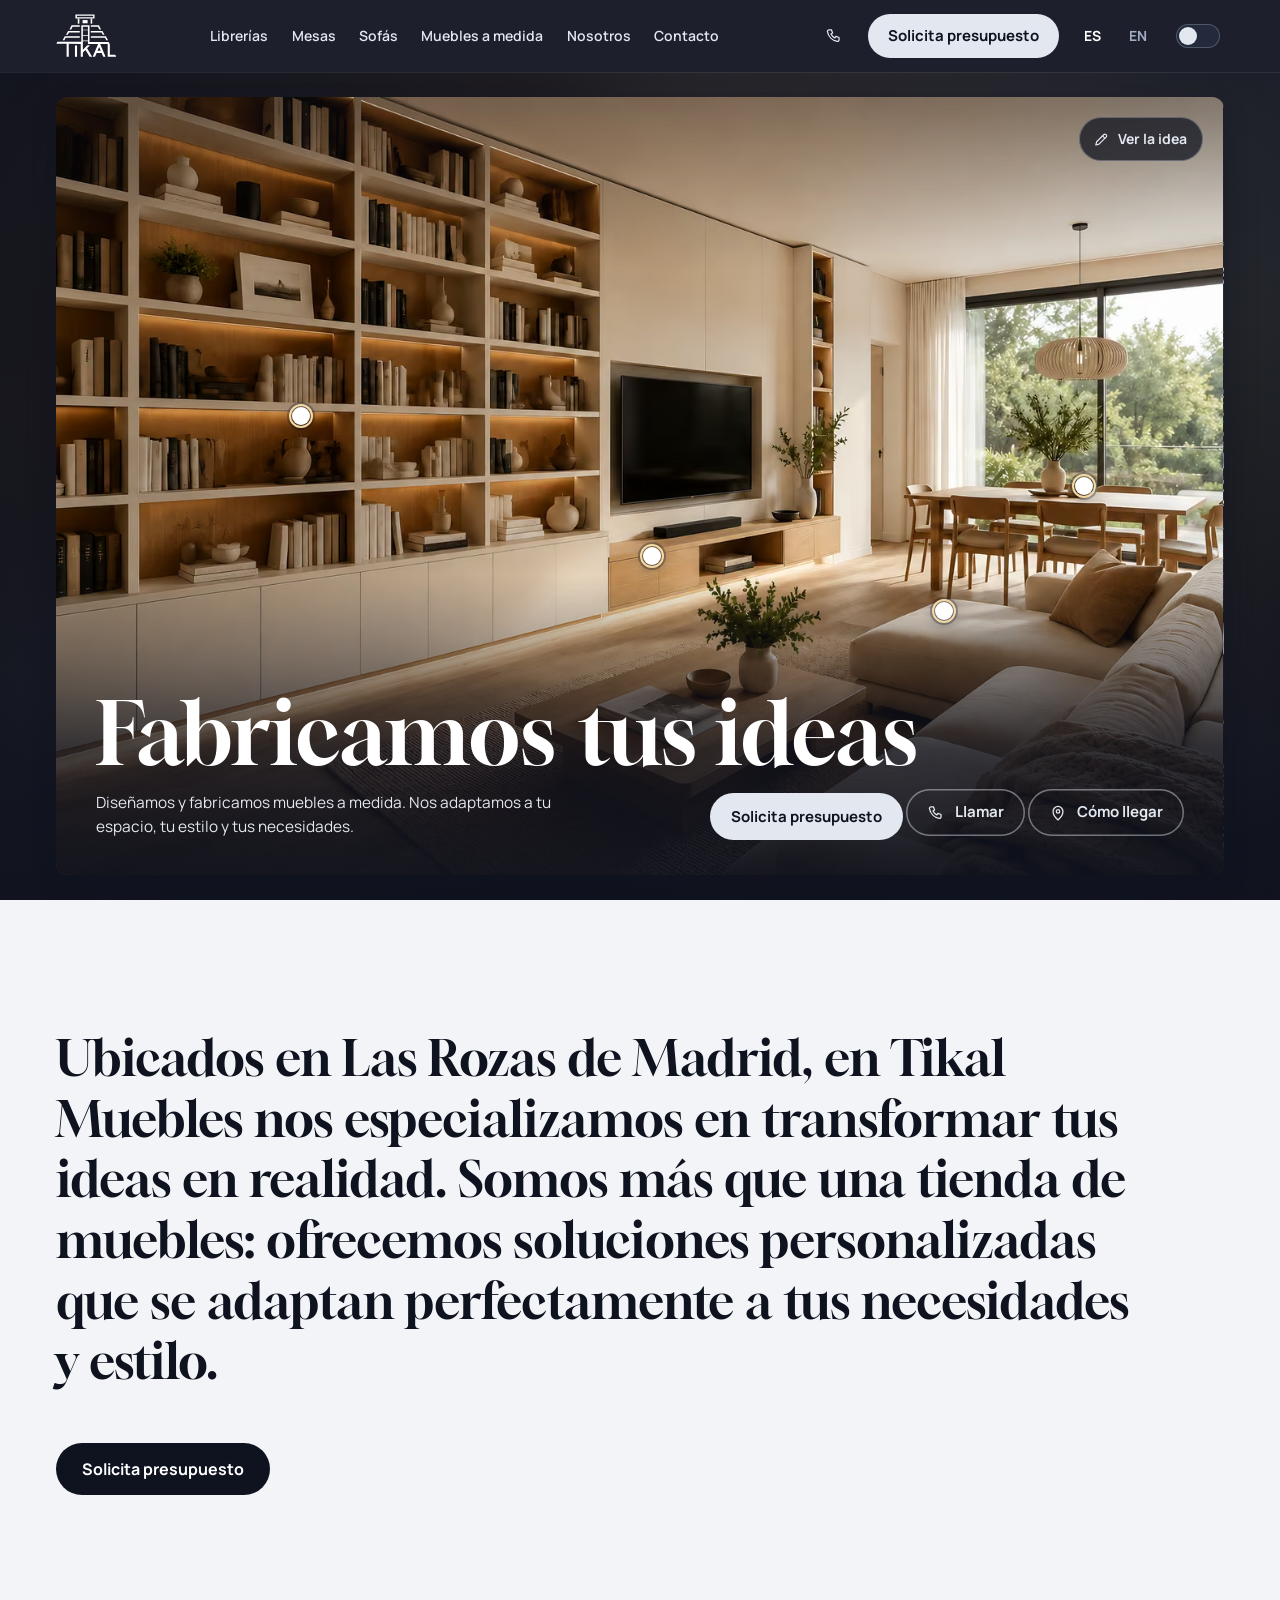
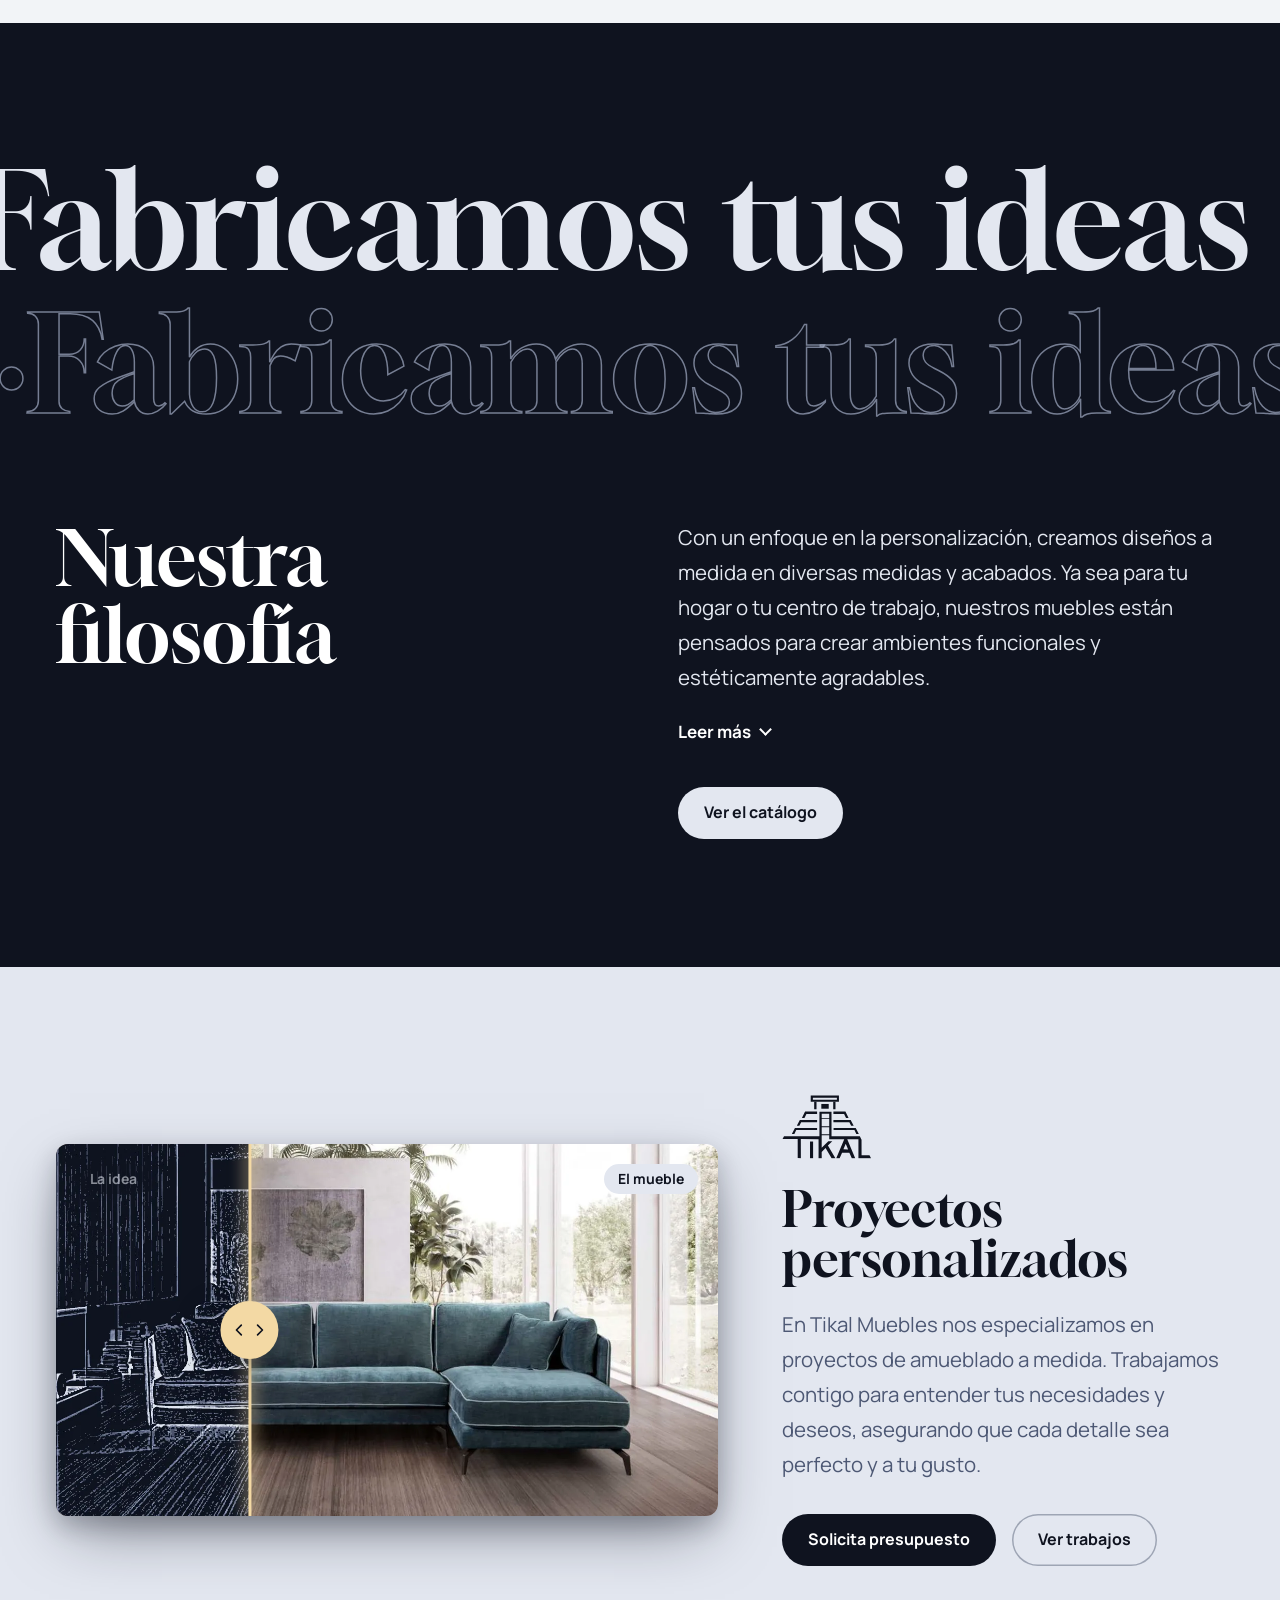
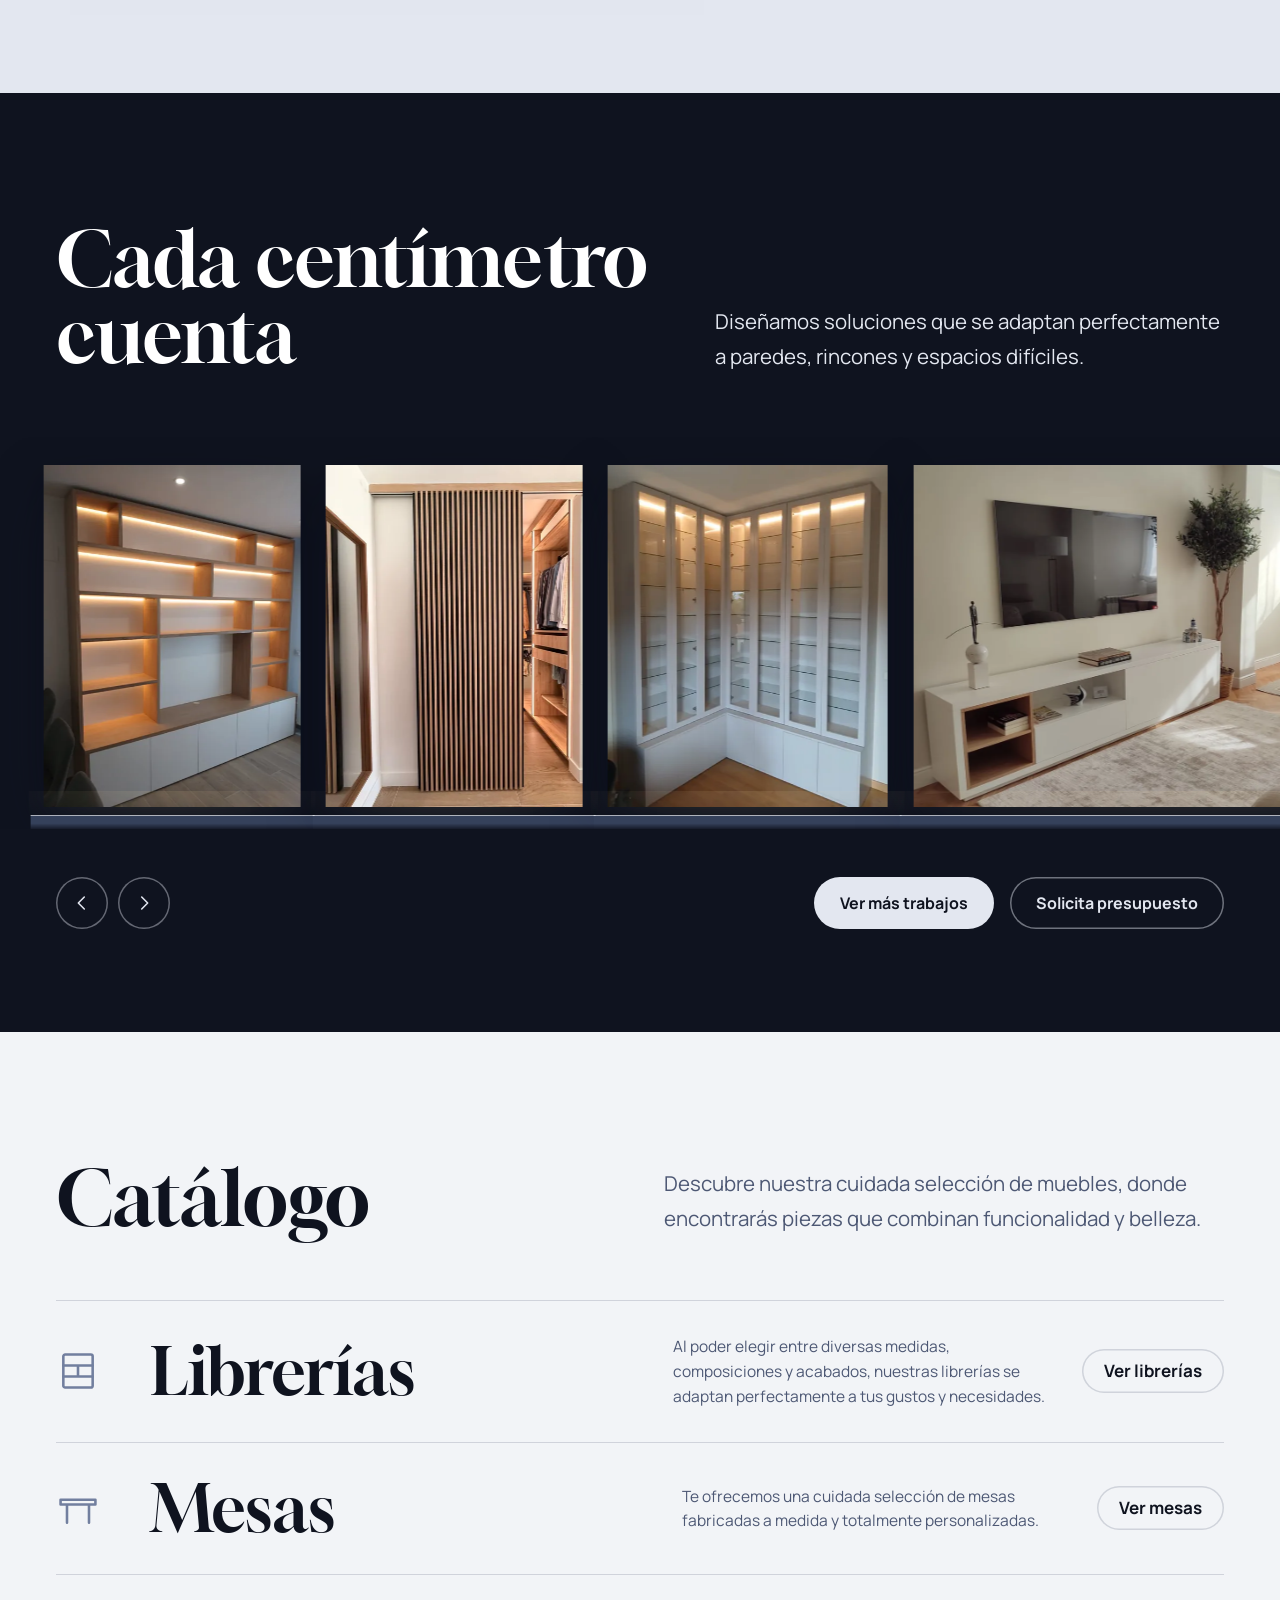
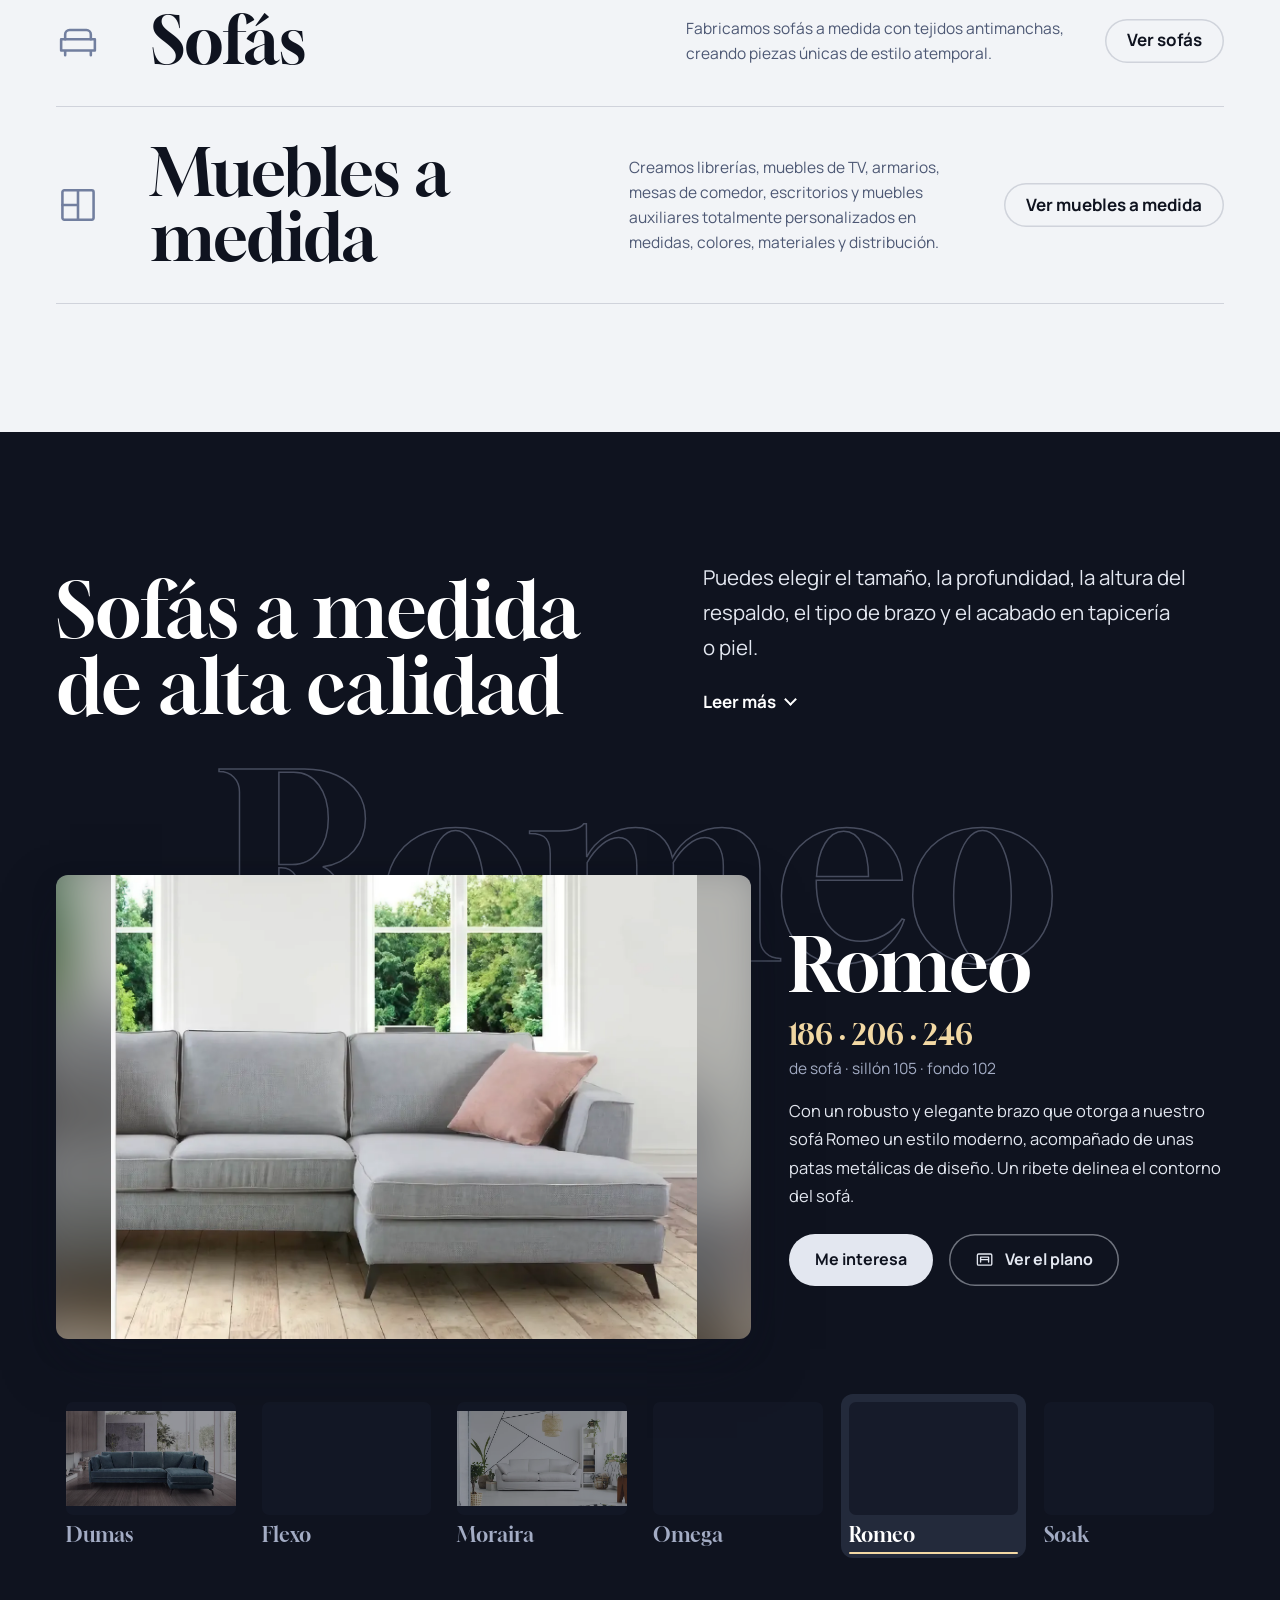
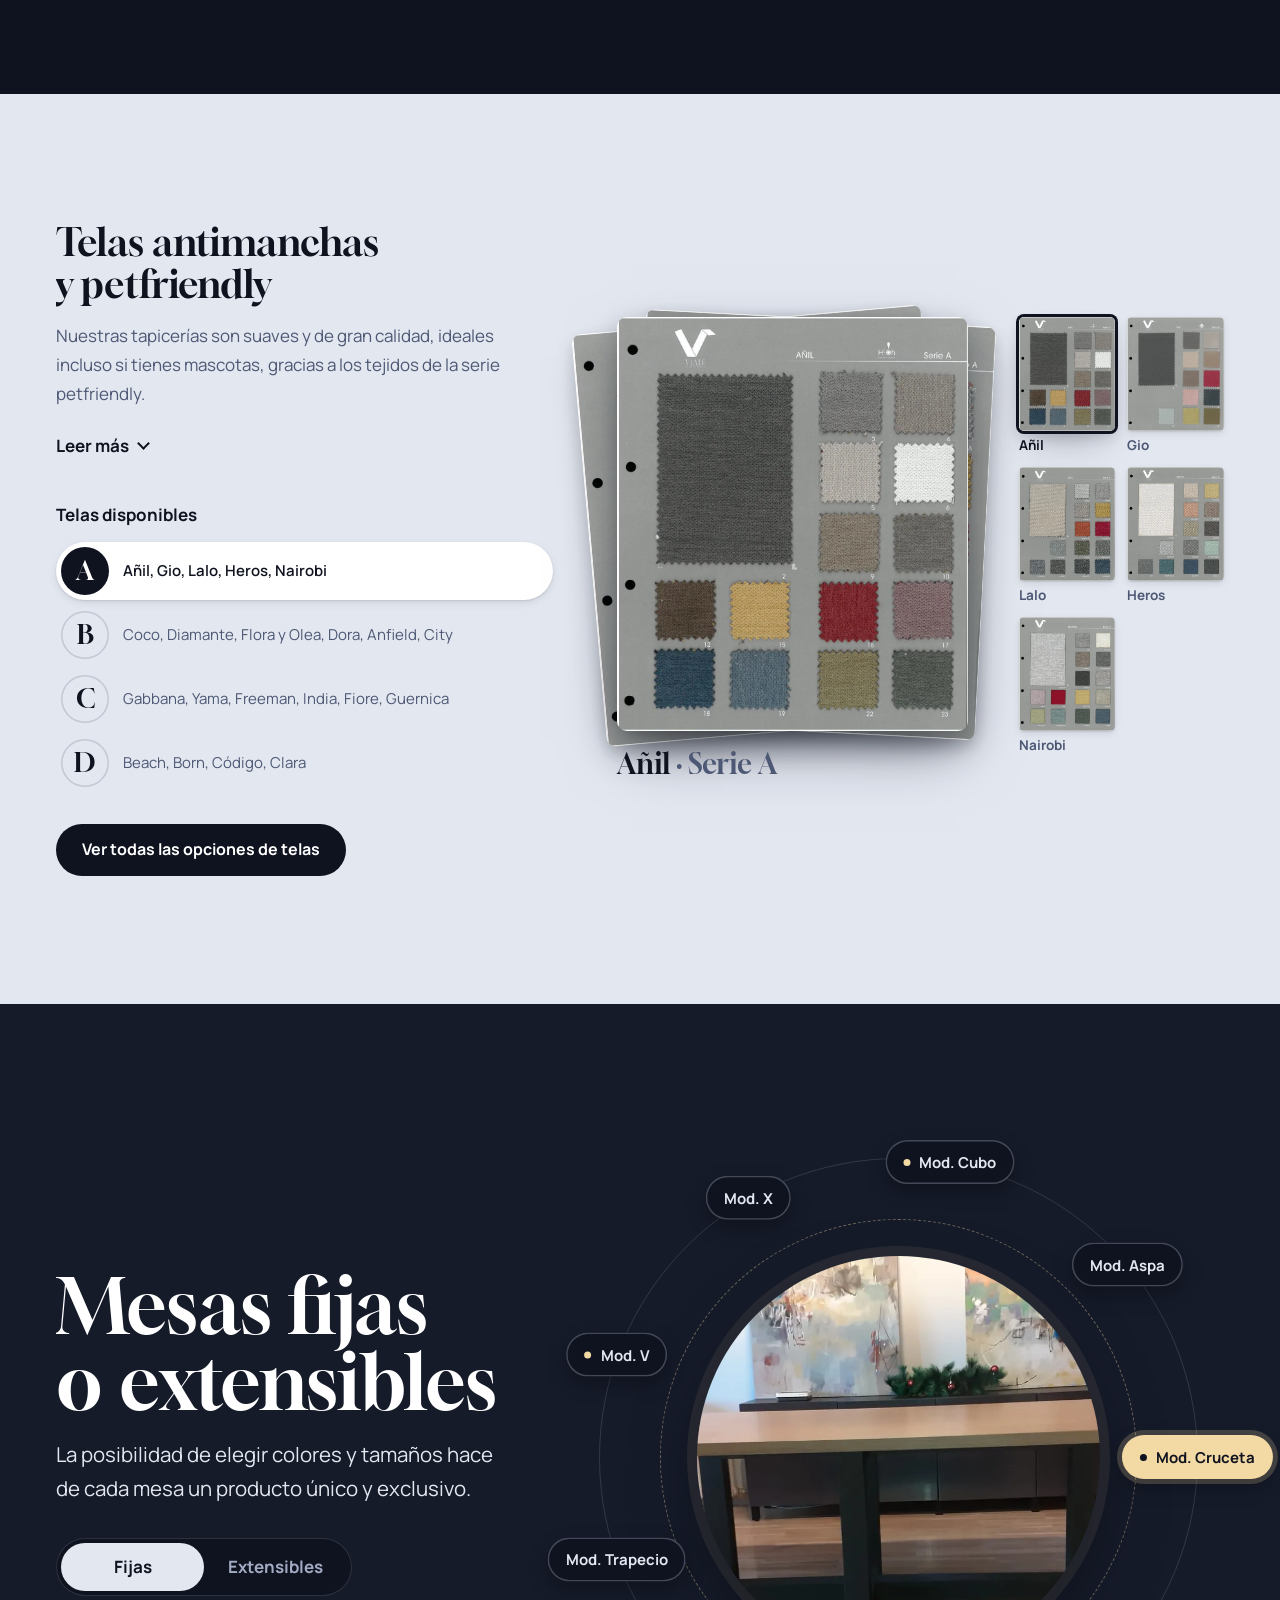
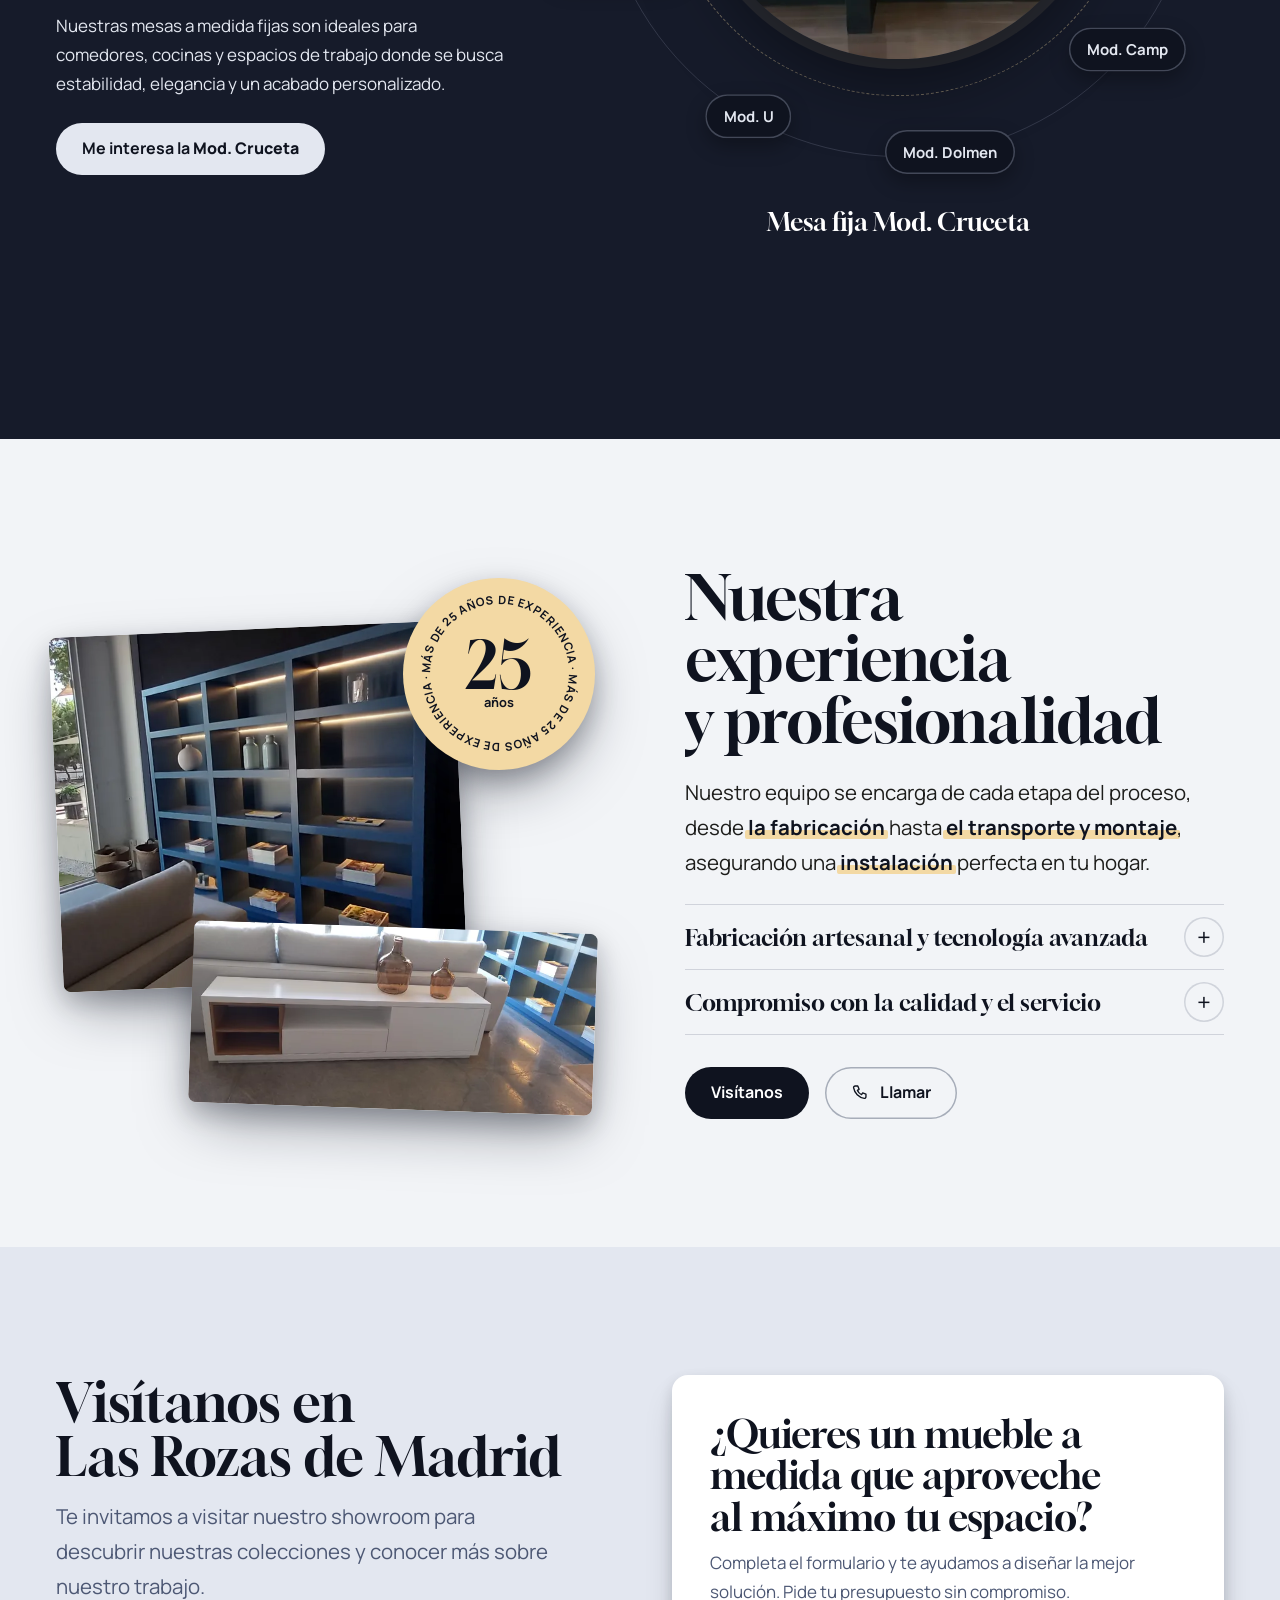
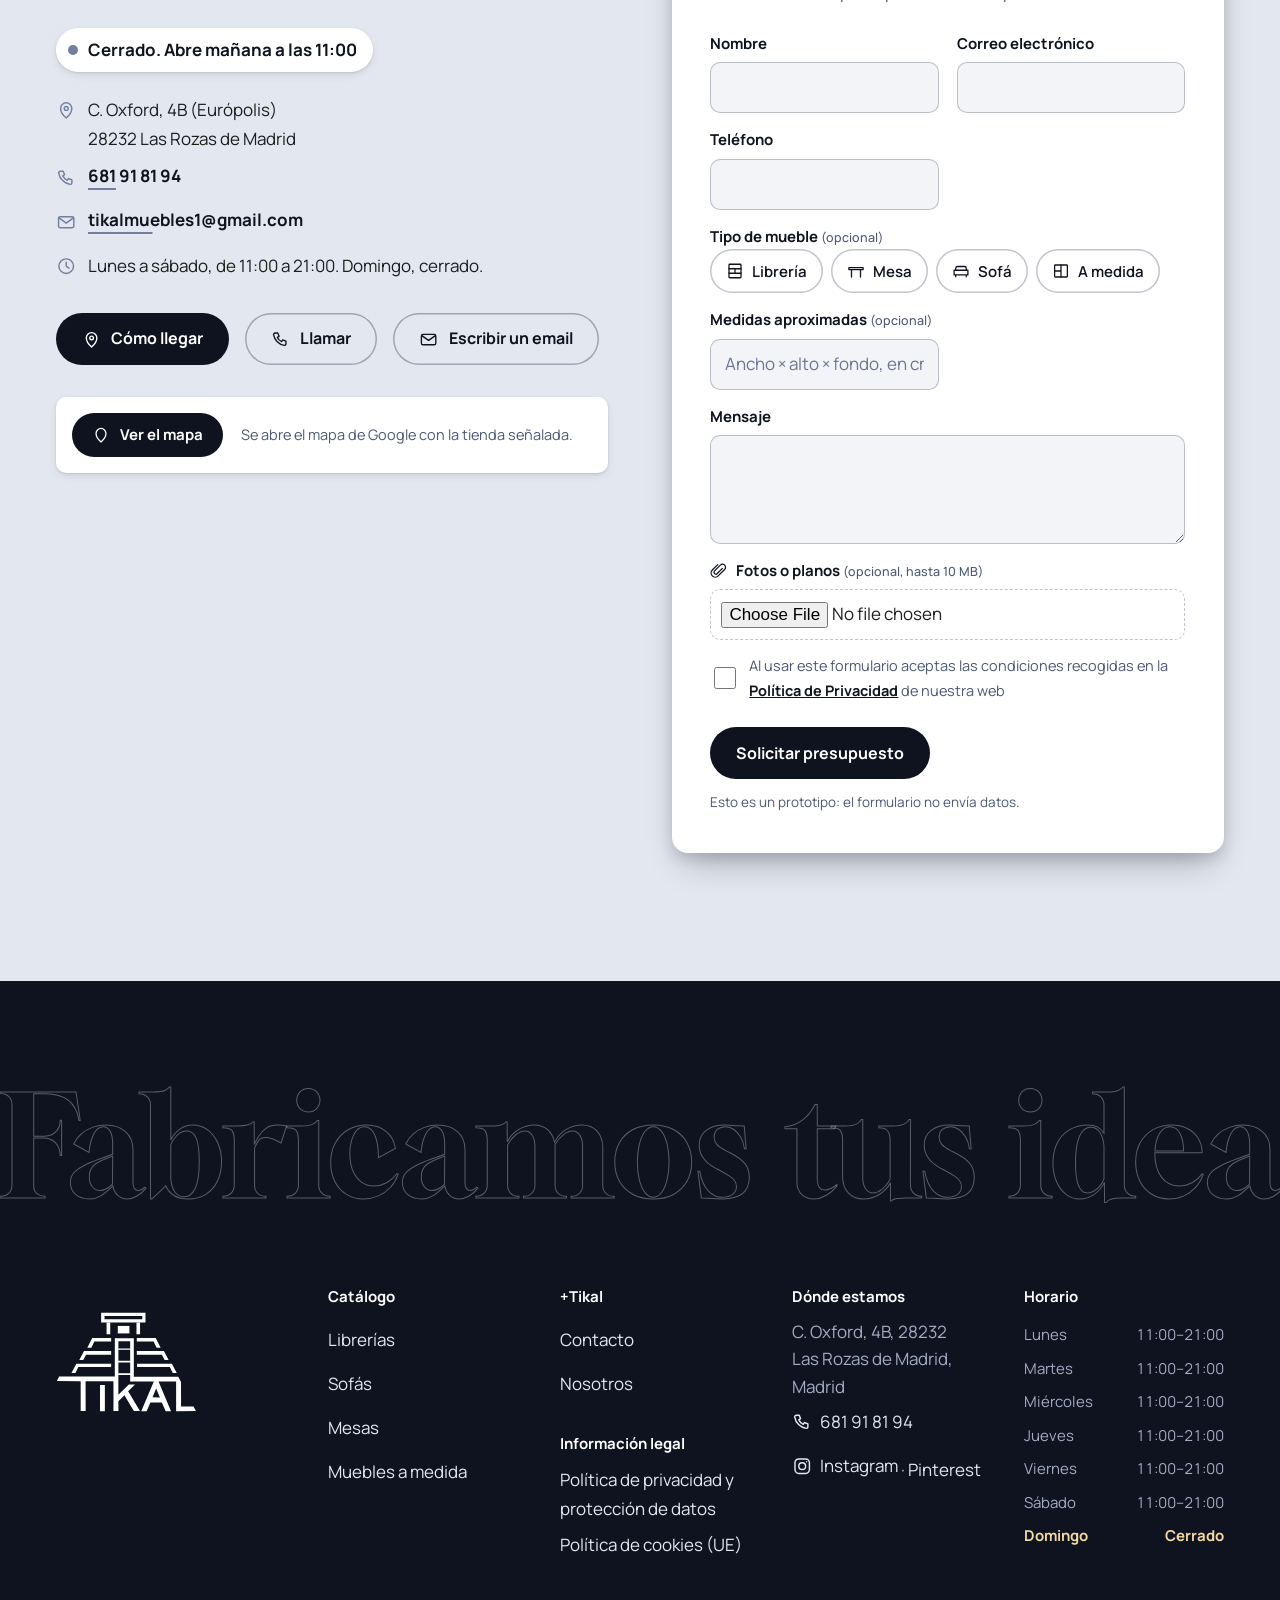
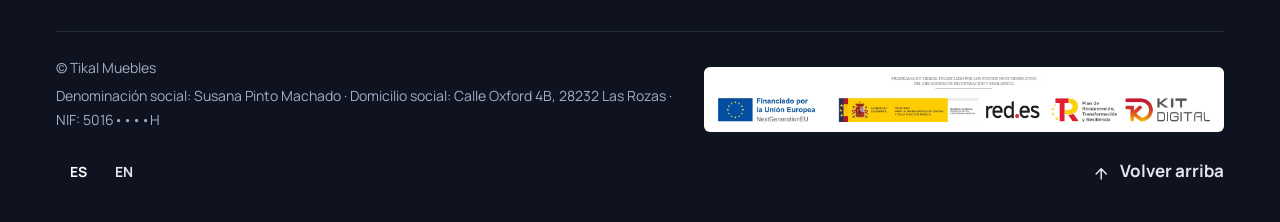
==== commit 60e6ee06: "feat: home v2 «De la idea al mueble» Rehace la home con los cambios de la revisión de la v1: - Cabec" ====
--- a/prototype/index.html
+++ b/prototype/index.html
@@ -12,11 +12,11 @@
 <meta property="og:title" content="Tikal Muebles · Fabricamos tus ideas">
 <meta property="og:description" content="Muebles y sofás a medida en Las Rozas de Madrid (Európolis). C. Oxford, 4B. 681 91 81 94.">
 <meta property="og:image" content="https://jjurado2026.github.io/tikal-muebles/assets/img/hero-salon-1440.webp">
-<link rel="icon" href="data:image/svg+xml,%3Csvg xmlns='http://www.w3.org/2000/svg' viewBox='0 0 32 32'%3E%3Crect width='32' height='32' rx='4' fill='%230f131f'/%3E%3Cpath d='M10 7h12v3H10zM13 10h6v4h-6zM8 16h16v2H8zM6 20h20v2H6zM4 24h24v3H4z' fill='%23fff'/%3E%3C/svg%3E">
+<link rel="icon" href="data:image/svg+xml,%3Csvg xmlns='http://www.w3.org/2000/svg' viewBox='0 0 32 32'%3E%3Crect width='32' height='32' rx='6' fill='%230f131f'/%3E%3Cpath d='M10 7h12v3H10zM13 10h6v4h-6zM8 16h16v2H8zM6 20h20v2H6zM4 24h24v3H4z' fill='%23fff'/%3E%3C/svg%3E">
 
 <script>
   /* La propuesta se ve 10 días desde su envío: desde el 17 de octubre de 2026 a las 00:00 de Madrid,
-     el aviso de caducada. En local (file://) no caduca; ?caducada lo simula. */
+     el aviso de caducada. En local no caduca; ?caducada lo simula. */
   (function () {
     var fin = Date.UTC(2026, 9, 16, 22, 0);
     if (/[?&]caducada\b/.test(location.search) || (/github\.io$/.test(location.hostname) && Date.now() >= fin)) {
@@ -37,13 +37,13 @@
     setTimeout(function () { if (h.classList.contains('pre')) { h.classList.remove('pre'); h.classList.add('entra'); } }, 2600);
   })();
 </script>
-<link rel="preload" href="assets/fonts/hepta-slab.woff2" as="font" type="font/woff2" crossorigin>
-<link rel="preload" href="assets/fonts/hanken-grotesk.woff2" as="font" type="font/woff2" crossorigin>
+<link rel="preload" href="assets/fonts/gloock-400.woff2" as="font" type="font/woff2" crossorigin>
+<link rel="preload" href="assets/fonts/manrope.woff2" as="font" type="font/woff2" crossorigin>
 <link rel="preload" as="image" type="image/avif"
   imagesrcset="assets/img/hero-salon-960.avif 960w, assets/img/hero-salon-1440.avif 1440w, assets/img/hero-salon-1920.avif 1920w, assets/img/hero-salon-2560.avif 2560w"
-  imagesizes="(min-aspect-ratio: 29/20) and (min-width: 640px) 58vw, (min-width: 600px) 84vw, 92vw">
-<link rel="stylesheet" href="assets/css/global.css?v=1">
-<link rel="stylesheet" href="assets/css/home.css?v=1">
+  imagesizes="(min-aspect-ratio: 4/3) and (min-width: 900px) 86vw, 96vw">
+<link rel="stylesheet" href="assets/css/global.css?v=2">
+<link rel="stylesheet" href="assets/css/home.css?v=2">
 <script type="application/ld+json">
 {
   "@context": "https://schema.org",
@@ -65,23 +65,23 @@
 <svg width="0" height="0" style="position:absolute" aria-hidden="true" focusable="false">
   <symbol id="i-tel" viewBox="0 0 24 24"><path d="M5.2 3.8h3.3l1.6 4.1-2.1 1.4a11 11 0 0 0 5.2 5.2l1.4-2.1 4.1 1.6v3.3a2 2 0 0 1-2.1 2A16.4 16.4 0 0 1 3.2 5.9a2 2 0 0 1 2-2.1z"/></symbol>
   <symbol id="i-mapa" viewBox="0 0 24 24"><path d="M12 21.2s-6.6-5.8-6.6-11.3a6.6 6.6 0 0 1 13.2 0c0 5.5-6.6 11.3-6.6 11.3z"/><circle cx="12" cy="9.9" r="2.3"/></symbol>
-  <symbol id="i-mail" viewBox="0 0 24 24"><path d="M3 5.5h18v13H3z"/><path d="m3.5 6.5 8.5 6.5 8.5-6.5"/></symbol>
+  <symbol id="i-mail" viewBox="0 0 24 24"><rect x="3" y="5.5" width="18" height="13" rx="2"/><path d="m3.5 7 8.5 6 8.5-6"/></symbol>
   <symbol id="i-reloj" viewBox="0 0 24 24"><circle cx="12" cy="12" r="8.6"/><path d="M12 7.2V12l3.4 2.2"/></symbol>
-  <symbol id="i-libreria" viewBox="0 0 24 24"><path d="M4 3h16v18H4zM4 9h16M4 15h16M12 9v6"/></symbol>
+  <symbol id="i-libreria" viewBox="0 0 24 24"><rect x="4" y="3" width="16" height="18" rx="1"/><path d="M4 9h16M4 15h16M12 9v6"/></symbol>
   <symbol id="i-mesa" viewBox="0 0 24 24"><path d="M2.5 7.5h19v2.6h-19zM6 10.1V20M18 10.1V20"/></symbol>
   <symbol id="i-sofa" viewBox="0 0 24 24"><path d="M5 11V8.4A2.4 2.4 0 0 1 7.4 6h9.2A2.4 2.4 0 0 1 19 8.4V11"/><path d="M2.8 11h18.4v6.2H2.8zM5 17.2v2.6M19 17.2v2.6"/></symbol>
-  <symbol id="i-medida" viewBox="0 0 24 24"><path d="M3.5 15h17v5.5h-17zM6.5 9.5h11V15h-11zM9.5 4h5v5.5h-5z"/></symbol>
-  <symbol id="i-chev" viewBox="0 0 24 24"><path d="M6.5 9.5 12 15l5.5-5.5"/></symbol>
+  <symbol id="i-medida" viewBox="0 0 24 24"><rect x="3.5" y="4" width="17" height="16" rx="1"/><path d="M12 4v16M3.5 12h8.5"/></symbol>
   <symbol id="i-izq" viewBox="0 0 24 24"><path d="M14.5 5.5 8 12l6.5 6.5"/></symbol>
   <symbol id="i-der" viewBox="0 0 24 24"><path d="M9.5 5.5 16 12l-6.5 6.5"/></symbol>
   <symbol id="i-cerrar" viewBox="0 0 24 24"><path d="m6 6 12 12M18 6 6 18"/></symbol>
-  <symbol id="i-girar" viewBox="0 0 24 24"><path d="M4 12a8 8 0 0 1 14.2-5M20 12a8 8 0 0 1-14.2 5"/><path d="M18.5 3v4.3h-4.3M5.5 21v-4.3h4.3"/></symbol>
+  <symbol id="i-plano" viewBox="0 0 24 24"><rect x="3" y="5" width="18" height="14" rx="1.5"/><path d="M7 15V9h10v6M7 12h10"/></symbol>
   <symbol id="i-insta" viewBox="0 0 24 24"><rect x="3.5" y="3.5" width="17" height="17" rx="4.5"/><circle cx="12" cy="12" r="4"/><path d="M17.2 6.8h.01"/></symbol>
-  <symbol id="i-pin" viewBox="0 0 24 24"><path d="M12 3.2a6.2 6.2 0 0 0-2.4 11.9L12 21l2.4-5.9A6.2 6.2 0 0 0 12 3.2z"/></symbol>
+  <symbol id="i-pin" viewBox="0 0 24 24"><path d="M12 21.2s-6.6-5.8-6.6-11.3a6.6 6.6 0 0 1 13.2 0c0 5.5-6.6 11.3-6.6 11.3z"/></symbol>
   <symbol id="i-arriba" viewBox="0 0 24 24"><path d="M6 14l6-6 6 6M12 8v12"/></symbol>
   <symbol id="i-clip" viewBox="0 0 24 24"><path d="M16.5 8.5 9.3 15.7a2.5 2.5 0 0 1-3.5-3.5l8-8a4 4 0 0 1 5.7 5.7l-8.6 8.6a5.5 5.5 0 0 1-7.8-7.8l7.2-7.2"/></symbol>
+  <symbol id="i-lapiz" viewBox="0 0 24 24"><path d="M4 20l1.2-4.6L15.6 5a2 2 0 0 1 2.8 0l.6.6a2 2 0 0 1 0 2.8L8.6 18.8z"/><path d="M13.5 7l3.5 3.5"/></symbol>
   <symbol id="logo-tikal" viewBox="4 21 292 208">
-    <path d="M294.22,226.77l-5.07-9.56h-25.77l-0.13-50.62l-5.6-11.19l-92.21,0l-0.06-79.77h-39.36v79.42H10.54l-4.76,9.52l49.34,0.17l0.04,8.86l0.04,53.09l10.31,0.13l-0.18-62.08l57.8,0.18l0.09,35.38l-0.09,26.48l10.4,0l-0.18-20.18l12.6-12.78l13.48,22.73l6.24,10.21l12.44,0.05l-24.49-41.1l14.27-14.27h-12.86l-21.68,21.68v-41.06h24.54l-0.04,13.57l49.03-0.1l-26.12,61.61h11.1l7.93-18.15l23.73,0.12l7.990,18.03h11.04l-25.85-61.74h36.42v61.74L294.22,226.77z M157.86,148.59h-24.44v-22.67h24.44V148.59z M157.86,122.62h-24.44V99.59h24.44V122.62z M157.86,96.89h-24.44V82.21h24.44V96.89z M219.53,198.53l-15.31-0.31l7.47-18.16L219.53,198.53z"/>
+    <path d="M294.22,226.77l-5.07-9.56h-25.77l-0.13-50.62l-5.6-11.19l-92.21,0l-0.06-79.77h-39.36v79.42H10.54l-4.76,9.52l49.34,0.17l0.04,8.86l0.04,53.09l10.31,0.13l-0.18-62.08l57.8,0.18l0.09,35.38l-0.09,26.48l10.4,0l-0.18-20.18l12.6-12.78l13.48,22.73l6.24,10.21l12.44,0.05l-24.49-41.1l14.27-14.27h-12.86l-21.68,21.68v-41.06h24.54l-0.04,13.57l49.03-0.1l-26.12,61.61h11.1l7.93-18.15l23.73,0.12l7.99,18.03h11.04l-25.85-61.74h36.42v61.74L294.22,226.77z M157.86,148.59h-24.44v-22.67h24.44V148.59z M157.86,122.62h-24.44V99.59h24.44V122.62z M157.86,96.89h-24.44V82.21h24.44V96.89z M219.53,198.53l-15.31-0.31l7.47-18.16L219.53,198.53z"/>
     <rect x="95.3" y="172.67" width="10.04" height="54.45"/>
     <polygon points="50.37,135.31 118.39,135.31 118.39,128.5 46.14,128.5 36.03,148 44.26,148"/><polygon points="240.1,135.31 172.08,135.31 172.08,128.5 244.33,128.5 254.44,148 246.21,148"/>
     <polygon points="66.4,109.76 118.39,109.76 118.39,102.29 62.13,102.29 52.3,121.03 60.59,121.03"/><polygon points="223.54,109.76 171.55,109.76 171.55,102.29 227.81,102.29 237.64,121.03 229.35,121.03"/>
@@ -93,416 +93,314 @@
 
 <a class="saltar" href="#contenido">Saltar al contenido</a>
 
-<!-- ============================ CABECERA ============================ -->
+<!-- ============================ CABECERA: fija; el menú lleva a sus páginas ============================ -->
 <header class="cab" id="cabecera">
-  <a class="cab-logo" href="#inicio" aria-label="Tikal Muebles, inicio">
-    <svg class="logo" viewBox="4 21 292 208" aria-hidden="true" focusable="false">
-      <g class="l-base la"><g class="pz">
-        <path d="M294.22,226.77l-5.07-9.56h-25.77l-0.13-50.62l-5.6-11.19l-92.21,0l-0.06-79.77h-39.36v79.42H10.54l-4.76,9.52l49.34,0.17l0.04,8.86l0.04,53.09l10.31,0.13l-0.18-62.08l57.8,0.18l0.09,35.38l-0.09,26.48l10.4,0l-0.18-20.18l12.6-12.78l13.48,22.73l6.24,10.21l12.44,0.05l-24.49-41.1l14.27-14.27h-12.86l-21.68,21.68v-41.06h24.54l-0.04,13.57l49.03-0.1l-26.12,61.61h11.1l7.93-18.15l23.73,0.12l7.99,18.03h11.04l-25.85-61.74h36.42v61.74L294.22,226.77z M157.86,148.59h-24.44v-22.67h24.44V148.59z M157.86,122.62h-24.44V99.59h24.44V122.62z M157.86,96.89h-24.44V82.21h24.44V96.89z M219.53,198.53l-15.31-0.31l7.47-18.16L219.53,198.53z"/>
-        <rect x="95.3" y="172.67" width="10.04" height="54.45"/>
-      </g></g>
-      <g class="l-n3"><g class="iz la"><polygon class="pz" points="50.37,135.31 118.39,135.31 118.39,128.5 46.14,128.5 36.03,148 44.26,148"/></g><g class="de la"><polygon class="pz" points="240.1,135.31 172.08,135.31 172.08,128.5 244.33,128.5 254.44,148 246.21,148"/></g></g>
-      <g class="l-n2"><g class="iz la"><polygon class="pz" points="66.4,109.76 118.39,109.76 118.39,102.29 62.13,102.29 52.3,121.03 60.59,121.03"/></g><g class="de la"><polygon class="pz" points="223.54,109.76 171.55,109.76 171.55,102.29 227.81,102.29 237.64,121.03 229.35,121.03"/></g></g>
-      <g class="l-n1"><g class="iz la"><polygon class="pz" points="118.39,75.16 79.15,75.16 68.93,95.6 77.27,95.6 83.59,82.66 118.39,82.68"/></g><g class="de la"><polygon class="pz" points="171.55,75.16 210.79,75.16 221.01,95.6 212.67,95.6 206.36,82.66 171.55,82.68"/></g></g>
-      <g class="l-templo la"><g class="pz"><rect x="108.87" y="42.97" width="7.58" height="24.5"/><rect x="170.9" y="42.97" width="7.4" height="24.5"/><rect x="132.13" y="50.19" width="24.14" height="15.51"/></g></g>
-      <g class="l-cresta la"><path class="pz" d="M97.59,22.88v20.09h91.99V22.88H97.59z M182.89,36.27h-78.25v-6.7h78.25V36.27z"/></g>
-    </svg>
-  </a>
-
+  <a class="cab-logo" href="https://tikalmuebles.com/" aria-label="Tikal Muebles, inicio"><svg class="logo" aria-hidden="true" focusable="false"><use href="#logo-tikal"/></svg></a>
   <nav class="cab-menu" aria-label="Principal">
     <ul>
-      <li class="m-item a"><a class="m-link" href="#catalogo-librerias"><span>Librerías</span></a></li>
-      <li class="m-item a"><a class="m-link" href="#mesas"><span>Mesas</span></a></li>
-      <li class="m-item m-sofas a">
-        <a class="m-link" href="#sofas"><span>Sofás</span></a>
-        <button class="m-abrir" type="button" aria-expanded="false" aria-controls="panel-sofas" aria-label="Ver los modelos de sofás"><svg class="ic" aria-hidden="true"><use href="#i-chev"/></svg></button>
-        <div class="panel" id="panel-sofas">
-          <a class="panel-todos" href="#sofas">Ver todos los sofás</a>
-          <ul>
-            <li><a href="#sofa-dumas" data-sofa="dumas"><span class="mini"><img src="assets/img/sofa-dumas-640.webp" width="640" height="360" alt="" loading="lazy" decoding="async"></span><span>Dumas</span></a></li>
-            <li><a href="#sofa-flexo" data-sofa="flexo"><span class="mini"><img src="assets/img/sofa-flexo-640.webp" width="640" height="480" alt="" loading="lazy" decoding="async"></span><span>Flexo</span></a></li>
-            <li><a href="#sofa-moraira" data-sofa="moraira"><span class="mini"><img src="assets/img/sofa-moraira-640.webp" width="640" height="360" alt="" loading="lazy" decoding="async"></span><span>Moraira</span></a></li>
-            <li><a href="#sofa-omega" data-sofa="omega"><span class="mini"><img src="assets/img/sofa-omega-640.webp" width="640" height="481" alt="" loading="lazy" decoding="async"></span><span>Omega</span></a></li>
-            <li><a href="#sofa-romeo" data-sofa="romeo"><span class="mini"><img src="assets/img/sofa-romeo-640.webp" width="640" height="506" alt="" loading="lazy" decoding="async"></span><span>Romeo</span></a></li>
-            <li><a href="#sofa-soak" data-sofa="soak"><span class="mini"><img src="assets/img/sofa-soak-640.webp" width="640" height="427" alt="" loading="lazy" decoding="async"></span><span>Soak</span></a></li>
-          </ul>
-        </div>
-      </li>
-      <li class="m-item a"><a class="m-link" href="#catalogo-muebles"><span>Muebles a medida</span></a></li>
-      <li class="m-item a"><a class="m-link" href="#proyectos"><span>Proyectos</span></a></li>
-      <li class="m-item a"><a class="m-link" href="#nosotros"><span>Nosotros</span></a></li>
-      <li class="m-item a"><a class="m-link" href="#contacto"><span>Contacto</span></a></li>
+      <li><a class="m-link" href="https://tikalmuebles.com/librerias/">Librerías</a></li>
+      <li><a class="m-link" href="https://tikalmuebles.com/mesas/">Mesas</a></li>
+      <li><a class="m-link" href="https://tikalmuebles.com/sofas/">Sofás</a></li>
+      <li><a class="m-link" href="https://tikalmuebles.com/muebles-a-medida/">Muebles a medida</a></li>
+      <li><a class="m-link" href="https://tikalmuebles.com/nosotros/">Nosotros</a></li>
+      <li><a class="m-link" href="https://tikalmuebles.com/contacto/">Contacto</a></li>
     </ul>
   </nav>
-
   <div class="cab-acciones">
-    <a class="cab-tel a" href="tel:+34681918194" aria-label="Llamar al 681 91 81 94"><svg class="ic" aria-hidden="true"><use href="#i-tel"/></svg><span class="cab-tel-txt">681 91 81 94</span></a>
-    <a class="btn btn-peq btn-presu a" href="#contacto" data-interes=""><span class="btn-cara">Solicita presupuesto</span></a>
-    <nav class="idioma a" aria-label="Idioma"><a href="#inicio" aria-current="page" lang="es">ES</a><a href="https://tikalmuebles.com/en/" lang="en" hreflang="en">EN</a></nav>
-    <button class="tema a" type="button" aria-pressed="false" aria-label="Modo oscuro"><span class="tema-txt" aria-hidden="true">Claro</span><span class="tema-pista" aria-hidden="true"><span class="tema-bola"></span></span><span class="tema-txt" aria-hidden="true">Oscuro</span></button>
-    <button class="cab-menu-btn a" type="button" aria-expanded="false" aria-controls="menu-movil"><svg class="ic" aria-hidden="true" viewBox="0 0 24 24"><path d="M9 6.5h6"/><path d="M6 12h12"/><path d="M3 17.5h18"/></svg><span>Menú</span></button>
+    <a class="cab-tel" href="tel:+34681918194" aria-label="Llamar al 681 91 81 94"><svg class="ic" aria-hidden="true"><use href="#i-tel"/></svg><span class="cab-tel-txt">681 91 81 94</span></a>
+    <a class="btn btn-claro btn-peq btn-presu" href="#contacto"><span>Solicita presupuesto</span></a>
+    <nav class="idioma" aria-label="Idioma"><a href="#inicio" aria-current="page" lang="es">ES</a><a href="https://tikalmuebles.com/en/" lang="en" hreflang="en">EN</a></nav>
+    <button class="tema" type="button" aria-pressed="false" aria-label="Modo oscuro"><span class="tema-txt" aria-hidden="true">Claro</span><span class="tema-pista" aria-hidden="true"><span class="tema-bola"></span></span><span class="tema-txt" aria-hidden="true">Oscuro</span></button>
+    <button class="cab-menu-btn" type="button" aria-expanded="false" aria-controls="menu-movil"><span class="hamb" aria-hidden="true"><span></span></span><span class="cab-menu-txt">Menú</span></button>
   </div>
 </header>
 
 <div class="menu-movil" id="menu-movil">
   <nav aria-label="Menú">
     <ul class="mm-lista">
-      <li style="--i:0;--tono:var(--basalto)"><a href="#catalogo-librerias">Librerías</a></li>
-      <li style="--i:1;--tono:var(--basalto)"><a href="#mesas">Mesas</a></li>
-      <li style="--i:2;--tono:var(--noche-3)"><a href="#sofas">Sofás</a></li>
-      <li style="--i:3;--tono:var(--noche-3)"><a href="#catalogo-muebles">Muebles a medida</a></li>
-      <li style="--i:4;--tono:var(--noche-2)"><a href="#proyectos">Proyectos</a></li>
-      <li style="--i:5;--tono:var(--noche-2)"><a href="#nosotros">Nosotros</a></li>
-      <li style="--i:6;--tono:var(--noche-2)"><a href="#contacto">Contacto</a></li>
+      <li><a style="--i:0" href="https://tikalmuebles.com/librerias/">Librerías</a></li>
+      <li><a style="--i:1" href="https://tikalmuebles.com/mesas/">Mesas</a></li>
+      <li><a style="--i:2" href="https://tikalmuebles.com/sofas/">Sofás</a></li>
+      <li><a style="--i:3" href="https://tikalmuebles.com/muebles-a-medida/">Muebles a medida</a></li>
+      <li><a style="--i:4" href="https://tikalmuebles.com/nosotros/">Nosotros</a></li>
+      <li><a style="--i:5" href="https://tikalmuebles.com/contacto/">Contacto</a></li>
     </ul>
   </nav>
   <div class="mm-pie">
+    <a class="btn btn-claro" href="#contacto" data-cerrar-menu><span>Solicita presupuesto</span></a>
     <a class="cab-tel" href="tel:+34681918194"><svg class="ic" aria-hidden="true"><use href="#i-tel"/></svg><span>681 91 81 94</span></a>
-    <a class="btn" href="#contacto"><span class="btn-cara">Solicita presupuesto</span></a>
     <nav class="idioma" aria-label="Idioma"><a href="#inicio" aria-current="page" lang="es">ES</a><a href="https://tikalmuebles.com/en/" lang="en" hreflang="en">EN</a></nav>
     <button class="tema" type="button" aria-pressed="false" aria-label="Modo oscuro"><span class="tema-txt" aria-hidden="true">Claro</span><span class="tema-pista" aria-hidden="true"><span class="tema-bola"></span></span><span class="tema-txt" aria-hidden="true">Oscuro</span></button>
   </div>
 </div>
 
 <main id="contenido">
-  <!-- ============================ 1 · HERO (su bloque 1) ============================ -->
+  <!-- ============================ 1 · HERO (su bloque 1): de la idea al mueble ============================ -->
   <section class="hero" id="inicio" data-hero aria-labelledby="titular">
-    <div class="hero-fondo" aria-hidden="true"></div>
-
-    <div class="hero-texto">
-      <h1 id="titular"><span class="hilada"><span class="a">Fabricamos</span></span> <span class="hilada"><span class="a">tus ideas</span></span></h1>
-      <p class="entradilla a">Diseñamos y fabricamos muebles a medida. Nos adaptamos a tu espacio, tu estilo y tus necesidades.</p>
-      <div class="acciones grupo">
-        <a class="btn btn-principal a" href="#contacto"><span class="btn-cara">Solicita presupuesto</span></a>
-        <a class="btn btn-sec a" href="tel:+34681918194"><span class="btn-cara"><svg class="ic" aria-hidden="true"><use href="#i-tel"/></svg><span>Llamar</span></span></a>
-        <a class="btn btn-sec a" href="https://www.google.com/maps/dir/?api=1&amp;destination=C.%20Oxford%204B%2C%2028232%20Las%20Rozas%20de%20Madrid" target="_blank" rel="noopener"><span class="btn-cara"><svg class="ic" aria-hidden="true"><use href="#i-mapa"/></svg><span>Cómo llegar</span></span></a>
-      </div>
-    </div>
-
-    <div class="templo">
-      <div class="par foto-par" data-prof="1">
-        <figure class="foto a">
-          <div class="halo" aria-hidden="true"><div class="halo-in a" data-prof="-0.5"><img src="assets/img/hero-salon-960.webp" width="960" height="640" alt="" decoding="async"></div></div>
-          <div class="foto-cara">
-            <picture>
-              <source type="image/avif" srcset="assets/img/hero-salon-960.avif 960w, assets/img/hero-salon-1440.avif 1440w, assets/img/hero-salon-1920.avif 1920w, assets/img/hero-salon-2560.avif 2560w" sizes="(min-aspect-ratio: 29/20) and (min-width: 640px) 58vw, (min-width: 600px) 84vw, 92vw">
-              <source type="image/webp" srcset="assets/img/hero-salon-960.webp 960w, assets/img/hero-salon-1440.webp 1440w, assets/img/hero-salon-1920.webp 1920w, assets/img/hero-salon-2560.webp 2560w" sizes="(min-aspect-ratio: 29/20) and (min-width: 640px) 58vw, (min-width: 600px) 84vw, 92vw">
-              <img data-foto src="assets/img/hero-salon-1440.webp" width="1440" height="960" alt="Salón con librería de pared en blanco y roble con luces led, televisión empotrada, sofá rinconera y comedor" fetchpriority="high" decoding="async">
-            </picture>
-            <span class="led-foto" aria-hidden="true"></span>
-            <!-- Las piezas de su foto llevan a su categoría (como las etiquetas de una exposición) -->
-            <a class="pin" href="#catalogo-librerias" data-cat="librerias" style="--x:21%;--y:41%"><span class="pin-punto"></span><span class="pin-eti">Librerías</span></a>
-            <a class="pin" href="#catalogo-muebles" data-cat="muebles" style="--x:51%;--y:59%"><span class="pin-punto"></span><span class="pin-eti">Muebles a medida</span></a>
-            <a class="pin" href="#sofas" data-cat="sofas" style="--x:76%;--y:71%"><span class="pin-punto"></span><span class="pin-eti">Sofás</span></a>
-            <a class="pin pin-izq" href="#mesas" data-cat="mesas" style="--x:88%;--y:50%"><span class="pin-punto"></span><span class="pin-eti">Mesas</span></a>
-          </div>
-        </figure>
-      </div>
-      <div class="gradas" aria-hidden="true">
-        <div class="par" data-prof="0.72"><span class="grada g1 a"><span class="led"></span></span></div>
-        <div class="par" data-prof="0.52"><span class="grada g2 a"><span class="led"></span></span></div>
-        <div class="par" data-prof="0.34"><span class="grada g3 a"><span class="led"></span></span></div>
-      </div>
-      <div class="par" data-prof="0.2">
-        <nav class="zocalo a" aria-label="Catálogo">
-          <span class="led" aria-hidden="true"></span>
-          <a class="puerta" href="#catalogo-librerias" data-cat="librerias"><span class="puerta-in a"><svg class="ic" aria-hidden="true"><use href="#i-libreria"/></svg><span class="puerta-txt">Librerías</span></span></a>
-          <a class="puerta" href="#mesas" data-cat="mesas"><span class="puerta-in a"><svg class="ic" aria-hidden="true"><use href="#i-mesa"/></svg><span class="puerta-txt">Mesas</span></span></a>
-          <a class="puerta" href="#sofas" data-cat="sofas"><span class="puerta-in a"><svg class="ic" aria-hidden="true"><use href="#i-sofa"/></svg><span class="puerta-txt">Sofás</span></span></a>
-          <a class="puerta" href="#catalogo-muebles" data-cat="muebles"><span class="puerta-in a"><svg class="ic" aria-hidden="true"><use href="#i-medida"/></svg><span class="puerta-txt">Muebles a medida</span></span></a>
-        </nav>
-      </div>
-    </div>
-  </section>
-
-  <!-- ============================ 2 · INTRO (su bloque 2) ============================ -->
+    <div class="hero-fondo" aria-hidden="true"><img src="assets/img/hero-salon-960.webp" width="960" height="640" alt="" decoding="async"></div>
+    <div class="hero-marco">
+      <figure class="hero-foto" data-lupa>
+        <picture>
+          <source type="image/avif" srcset="assets/img/hero-salon-960.avif 960w, assets/img/hero-salon-1440.avif 1440w, assets/img/hero-salon-1920.avif 1920w, assets/img/hero-salon-2560.avif 2560w" sizes="(min-aspect-ratio: 4/3) and (min-width: 900px) 86vw, 96vw">
+          <source type="image/webp" srcset="assets/img/hero-salon-960.webp 960w, assets/img/hero-salon-1440.webp 1440w, assets/img/hero-salon-1920.webp 1920w, assets/img/hero-salon-2560.webp 2560w" sizes="(min-aspect-ratio: 4/3) and (min-width: 900px) 86vw, 96vw">
+          <img class="hf-real" data-foto src="assets/img/hero-salon-1440.webp" width="1440" height="960" alt="Salón con librería de pared en blanco y roble con luces led, televisión empotrada, sofá rinconera y comedor" fetchpriority="high" decoding="async">
+        </picture>
+        <!-- La idea: el boceto de la misma foto. Al cargar se convierte en el mueble; con el cursor, una lupa la enseña -->
+        <div class="hf-boceto" aria-hidden="true"><div class="hf-boceto-in"><img src="assets/img/hero-boceto-1920.webp" width="1920" height="1280" alt="" decoding="async"></div></div>
+        <span class="hf-costura" aria-hidden="true"></span>
+        <div class="lupa" aria-hidden="true"><div class="lupa-in"><img src="assets/img/hero-boceto-1920.webp" width="1920" height="1280" alt="" decoding="async"></div></div>
+        <span class="hf-velo" aria-hidden="true"></span>
+        <a class="pin" href="#catalogo" data-cat="librerias" style="--x:21%;--y:41%"><span class="pin-punto"></span><span class="pin-eti">Librerías</span></a>
+        <a class="pin" href="#catalogo" data-cat="muebles" style="--x:51%;--y:59%"><span class="pin-punto"></span><span class="pin-eti">Muebles a medida</span></a>
+        <a class="pin" href="#sofas" data-cat="sofas" style="--x:76%;--y:66%"><span class="pin-punto"></span><span class="pin-eti">Sofás</span></a>
+        <a class="pin pin-izq" href="#mesas" data-cat="mesas" style="--x:88%;--y:50%"><span class="pin-punto"></span><span class="pin-eti">Mesas</span></a>
+        <button class="ver-idea" type="button" aria-pressed="false"><svg class="ic" aria-hidden="true"><use href="#i-lapiz"/></svg><span>Ver la idea</span></button>
+      </figure>
+      <div class="hero-texto">
+        <h1 id="titular"><span class="linea"><span class="a">Fabricamos</span></span><span class="linea"><span class="a">tus ideas</span></span></h1>
+        <p class="entradilla a">Diseñamos y fabricamos muebles a medida. Nos adaptamos a tu espacio, tu estilo y tus necesidades.</p>
+        <div class="acciones grupo">
+          <a class="btn btn-claro btn-principal a" href="#contacto"><span>Solicita presupuesto</span></a>
+          <a class="btn btn-hueco a" href="tel:+34681918194"><svg class="ic" aria-hidden="true"><use href="#i-tel"/></svg><span>Llamar</span></a>
+          <a class="btn btn-hueco a" href="https://www.google.com/maps/dir/?api=1&amp;destination=C.%20Oxford%204B%2C%2028232%20Las%20Rozas%20de%20Madrid" target="_blank" rel="noopener"><svg class="ic" aria-hidden="true"><use href="#i-mapa"/></svg><span>Cómo llegar</span></a>
+        </div>
+      </div>
+    </div>
+  </section>
+
+  <!-- ============================ 2 · INTRO (su bloque 2): las palabras se encienden al leer ============================ -->
   <section class="intro" aria-label="Tikal Muebles en Las Rozas de Madrid">
-    <div class="intro-gradas" aria-hidden="true"><span class="s1"></span><span class="s2"></span><span class="s3"></span></div>
-    <div class="intro-cuerpo revelar">
-      <p class="intro-texto sube">Ubicados en Las Rozas de Madrid, en Tikal Muebles nos especializamos en transformar tus ideas en realidad. Somos más que una tienda de muebles: ofrecemos soluciones personalizadas que se adaptan perfectamente a tus necesidades y estilo.</p>
-      <a class="btn btn-oscuro sube" style="--d:2" href="#contacto"><span class="btn-cara">Solicita presupuesto</span></a>
-    </div>
-  </section>
-
-  <!-- ============================ 3 · NUESTRA FILOSOFÍA (su bloque 3) ============================ -->
+    <div class="envoltura intro-cuerpo">
+      <p class="intro-texto" data-encender>Ubicados en Las Rozas de Madrid, en Tikal Muebles nos especializamos en transformar tus ideas en realidad. Somos más que una tienda de muebles: ofrecemos soluciones personalizadas que se adaptan perfectamente a tus necesidades y estilo.</p>
+      <a class="btn btn-principal" href="#contacto"><span>Solicita presupuesto</span></a>
+    </div>
+  </section>
+
+  <!-- ============================ 3 · NUESTRA FILOSOFÍA (su bloque 3): su lema, en grande y en movimiento ============================ -->
   <section class="filosofia" aria-labelledby="t-filosofia">
-    <div class="envoltura filosofia-rejilla">
-      <div class="filosofia-texto revelar">
-        <h2 class="titular" id="t-filosofia"><span class="hilada"><span>Nuestra filosofía</span></span></h2>
+    <div class="lema" aria-hidden="true" data-ancho-libre>
+      <p class="lema-fila"><span>Fabricamos tus ideas · Fabricamos tus ideas · Fabricamos tus ideas · Fabricamos tus ideas · </span><span>Fabricamos tus ideas · Fabricamos tus ideas · Fabricamos tus ideas · Fabricamos tus ideas · </span></p>
+      <p class="lema-fila lema-inversa"><span>Fabricamos tus ideas · Fabricamos tus ideas · Fabricamos tus ideas · Fabricamos tus ideas · </span><span>Fabricamos tus ideas · Fabricamos tus ideas · Fabricamos tus ideas · Fabricamos tus ideas · </span></p>
+    </div>
+    <div class="envoltura filosofia-rejilla revelar">
+      <h2 class="titular" id="t-filosofia"><span class="linea"><span>Nuestra</span></span><span class="linea"><span>filosofía</span></span></h2>
+      <div class="filosofia-texto">
         <p class="entrada sube" style="--d:1">Con un enfoque en la personalización, creamos diseños a medida en diversas medidas y acabados. Ya sea para tu hogar o tu centro de trabajo, nuestros muebles están pensados para crear ambientes funcionales y estéticamente agradables.</p>
         <details class="mas sube" style="--d:2"><summary>Leer más</summary><p>Cada mueble está diseñado para añadir un toque especial a tus espacios, asegurando que cada rincón refleje tu personalidad y estilo.</p></details>
-        <div class="botones sube" style="--d:3"><a class="btn btn-oscuro" href="#catalogo"><span class="btn-cara">Ver el catálogo</span></a></div>
-      </div>
-      <!-- Una librería que se monta balda a balda y enciende sus leds: la idea que se fabrica -->
-      <div class="montaje" aria-hidden="true">
-        <div class="mt-mueble">
-          <span class="mt-lado mt-iz"></span><span class="mt-lado mt-de"></span><span class="mt-lado mt-c1"></span><span class="mt-lado mt-c2"></span>
-          <span class="mt-balda" style="--n:0"><i></i></span><span class="mt-balda" style="--n:1"><i></i></span><span class="mt-balda" style="--n:2"><i></i></span><span class="mt-balda" style="--n:3"><i></i></span><span class="mt-balda" style="--n:4"><i></i></span>
-          <span class="mt-puerta" style="--n:0"></span><span class="mt-puerta" style="--n:1"></span><span class="mt-puerta" style="--n:2"></span>
-          <span class="mt-libro" style="--n:0;--x:6%;--b:1;--w:3.4%;--h:.58"></span><span class="mt-libro" style="--n:1;--x:10.5%;--b:1;--w:2.6%;--h:.66"></span><span class="mt-libro" style="--n:2;--x:14%;--b:1;--w:3%;--h:.52"></span>
-          <span class="mt-libro" style="--n:3;--x:40%;--b:2;--w:2.4%;--h:.62"></span><span class="mt-libro" style="--n:4;--x:43.4%;--b:2;--w:3.4%;--h:.70"></span>
-          <span class="mt-libro" style="--n:5;--x:72%;--b:0;--w:3%;--h:.60"></span><span class="mt-libro" style="--n:6;--x:76%;--b:0;--w:2.6%;--h:.54"></span><span class="mt-libro" style="--n:7;--x:79.6%;--b:0;--w:3.2%;--h:.66"></span>
-          <span class="mt-jarron" style="--x:24%;--b:0"></span><span class="mt-jarron" style="--x:84%;--b:2"></span>
-        </div>
-      </div>
-    </div>
-  </section>
-
-  <!-- ============================ 4 · PROYECTOS PERSONALIZADOS (su bloque 4) ============================ -->
+        <div class="botones sube" style="--d:3"><a class="btn" href="#catalogo"><span>Ver el catálogo</span></a></div>
+      </div>
+    </div>
+  </section>
+
+  <!-- ============================ 4 · PROYECTOS PERSONALIZADOS (su bloque 4): de la idea al sofá ============================ -->
   <section class="proyectos" id="proyectos" aria-labelledby="t-proyectos">
     <div class="envoltura proyectos-rejilla">
-      <figure class="vitrina revelar">
-        <div class="vitrina-cara">
-          <img data-foto src="assets/img/sofa-dumas-1280.webp" srcset="assets/img/sofa-dumas-640.webp 640w, assets/img/sofa-dumas-1280.webp 1280w, assets/img/sofa-dumas-1920.webp 1920w" sizes="(min-width: 1000px) 56vw, 92vw" width="1280" height="720" alt="Sofá Dumas con chaise longue en terciopelo azul" loading="lazy" decoding="async">
-          <span class="barrido" aria-hidden="true"></span>
-        </div>
-        <span class="vitrina-grada v1" aria-hidden="true"></span><span class="vitrina-grada v2" aria-hidden="true"></span>
+      <figure class="comparador revelar" data-comparador style="--p:.5">
+        <img class="cmp-real" data-foto src="assets/img/sofa-dumas-1280.webp" srcset="assets/img/sofa-dumas-640.webp 640w, assets/img/sofa-dumas-1280.webp 1280w, assets/img/sofa-dumas-1920.webp 1920w" sizes="(min-width: 1000px) 56vw, 92vw" width="1280" height="720" alt="Sofá Dumas con chaise longue en terciopelo azul" loading="lazy" decoding="async">
+        <div class="cmp-boceto" aria-hidden="true"><div class="cmp-boceto-in"><img src="assets/img/sofa-dumas-boceto-1280.webp" width="1280" height="720" alt="" loading="lazy" decoding="async"></div></div>
+        <span class="cmp-eti cmp-eti-idea" aria-hidden="true">La idea</span><span class="cmp-eti cmp-eti-mueble" aria-hidden="true">El mueble</span>
+        <span class="cmp-asa" aria-hidden="true"><span><svg class="ic"><use href="#i-izq"/></svg><svg class="ic"><use href="#i-der"/></svg></span></span>
+        <input class="cmp-rango" type="range" min="0" max="100" value="50" aria-label="Comparar la idea con el sofá terminado">
       </figure>
       <div class="proyectos-texto revelar">
         <svg class="proyectos-logo sube" aria-hidden="true"><use href="#logo-tikal"/></svg>
-        <h2 class="titular" id="t-proyectos"><span class="hilada"><span>Proyectos personalizados</span></span></h2>
+        <h2 class="titular" id="t-proyectos"><span class="linea"><span>Proyectos</span></span><span class="linea"><span>personalizados</span></span></h2>
         <p class="entrada sube" style="--d:1">En Tikal Muebles nos especializamos en proyectos de amueblado a medida. Trabajamos contigo para entender tus necesidades y deseos, asegurando que cada detalle sea perfecto y a tu gusto.</p>
         <div class="botones grupo sube" style="--d:2">
-          <a class="btn btn-oscuro btn-principal" href="#contacto"><span class="btn-cara">Solicita presupuesto</span></a>
-          <a class="btn btn-linea" href="#trabajos"><span class="btn-cara">Ver trabajos</span></a>
-        </div>
-      </div>
-    </div>
-  </section>
-
-  <!-- ============================ 5 · CADA CENTÍMETRO CUENTA (trabajos reales) ============================ -->
+          <a class="btn btn-principal" href="#contacto"><span>Solicita presupuesto</span></a>
+          <a class="btn btn-linea" href="#trabajos"><span>Ver trabajos</span></a>
+        </div>
+      </div>
+    </div>
+  </section>
+
+  <!-- ============================ 5 · CADA CENTÍMETRO CUENTA: la estantería de trabajos reales ============================ -->
   <section class="trabajos" id="trabajos" aria-labelledby="t-trabajos">
     <div class="envoltura trabajos-cabeza revelar">
-      <h2 class="titular" id="t-trabajos"><span class="hilada"><span>Cada centímetro cuenta</span></span></h2>
+      <h2 class="titular" id="t-trabajos"><span class="linea"><span>Cada centímetro cuenta</span></span></h2>
       <p class="entrada sube" style="--d:1">Diseñamos soluciones que se adaptan perfectamente a paredes, rincones y espacios difíciles.</p>
     </div>
-    <!-- La estantería: sus trabajos reales, cada uno en su hueco con su luz -->
     <div class="estanteria" data-ancho-libre>
-      <ul class="est-pista" data-visor="trabajos">
-        <li><button class="hueco" type="button" data-i="0"><img data-foto src="assets/img/trabajo-libreria-laca-madera-led-480.webp" srcset="assets/img/trabajo-libreria-laca-madera-led-480.webp 480w, assets/img/trabajo-libreria-laca-madera-led-960.webp 960w" sizes="(min-width: 768px) 300px, 56vw" width="480" height="640" alt="Librería en laca y madera con luces led" loading="lazy" decoding="async" data-grande="assets/img/trabajo-libreria-laca-madera-led-1530.webp"><span class="hueco-pie">Librería en laca y madera con luces led</span></button></li>
-        <li><button class="hueco" type="button" data-i="1"><img data-foto src="assets/img/trabajo-vestidor-palilleria-480.webp" srcset="assets/img/trabajo-vestidor-palilleria-480.webp 480w, assets/img/trabajo-vestidor-palilleria-960.webp 960w" sizes="(min-width: 768px) 300px, 56vw" width="480" height="641" alt="Vestidor con puerta de palillería" loading="lazy" decoding="async" data-grande="assets/img/trabajo-vestidor-palilleria-1199.webp"><span class="hueco-pie">Vestidor con puerta de palillería</span></button></li>
-        <li><button class="hueco" type="button" data-i="2"><img data-foto src="assets/img/trabajo-vitrinas-laca-cristal-480.webp" srcset="assets/img/trabajo-vitrinas-laca-cristal-480.webp 480w, assets/img/trabajo-vitrinas-laca-cristal-960.webp 960w" sizes="(min-width: 768px) 330px, 62vw" width="480" height="586" alt="Vitrinas personalizadas en laca y cristal con luces led. Zona de almacenaje inferior" loading="lazy" decoding="async" data-grande="assets/img/trabajo-vitrinas-laca-cristal-1200.webp" data-extra="Fabricada para guardar una colección de coches."><span class="hueco-pie">Vitrinas personalizadas en laca y cristal con luces led</span></button></li>
-        <li><button class="hueco hueco-ancho" type="button" data-i="3"><img data-foto src="assets/img/trabajo-mueble-tv-270-640.webp" srcset="assets/img/trabajo-mueble-tv-270-640.webp 640w, assets/img/trabajo-mueble-tv-270-1280.webp 1280w" sizes="(min-width: 768px) 660px, 92vw" width="640" height="389" alt="Mueble para TV en laca y madera, 270 × 40 × 60" loading="lazy" decoding="async" data-grande="assets/img/trabajo-mueble-tv-270-1848.webp"><span class="hueco-pie">Mueble para TV en laca y madera, 270 × 40 × 60</span></button></li>
-        <li><button class="hueco" type="button" data-i="4"><img data-foto src="assets/img/trabajo-mueble-roble-480.webp" srcset="assets/img/trabajo-mueble-roble-480.webp 480w, assets/img/trabajo-mueble-roble-960.webp 960w" sizes="(min-width: 768px) 300px, 56vw" width="480" height="640" alt="Mueble a medida en madera de roble" loading="lazy" decoding="async" data-grande="assets/img/trabajo-mueble-roble-1536.webp"><span class="hueco-pie">Mueble a medida en madera de roble</span></button></li>
-        <li><button class="hueco" type="button" data-i="5"><img data-foto src="assets/img/libreria-lacada-led-480.webp" srcset="assets/img/libreria-lacada-led-480.webp 480w, assets/img/libreria-lacada-led-960.webp 960w" sizes="(min-width: 768px) 300px, 56vw" width="480" height="640" alt="Librería lacada a medida con luces led" loading="lazy" decoding="async" data-grande="assets/img/libreria-lacada-led-1530.webp"><span class="hueco-pie">Librería lacada a medida con luces led</span></button></li>
-        <li><button class="hueco" type="button" data-i="6"><img data-foto src="assets/img/trabajo-libreria-roble-480.webp" srcset="assets/img/trabajo-libreria-roble-480.webp 480w, assets/img/trabajo-libreria-roble-960.webp 960w" sizes="(min-width: 768px) 300px, 56vw" width="480" height="640" alt="Librería fabricada a medida en madera de roble" loading="lazy" decoding="async" data-grande="assets/img/trabajo-libreria-roble-1200.webp"><span class="hueco-pie">Librería fabricada a medida en madera de roble</span></button></li>
-        <li><button class="hueco hueco-ancho" type="button" data-i="7"><img data-foto src="assets/img/trabajo-libreria-blanca-led-640.webp" srcset="assets/img/trabajo-libreria-blanca-led-640.webp 640w, assets/img/trabajo-libreria-blanca-led-1280.webp 1280w" sizes="(min-width: 768px) 534px, 92vw" width="640" height="480" alt="Librería lacada en blanco a medida con luces led" loading="lazy" decoding="async" data-grande="assets/img/trabajo-libreria-blanca-led-2048.webp"><span class="hueco-pie">Librería lacada en blanco a medida con luces led</span></button></li>
-        <li><button class="hueco" type="button" data-i="8"><img data-foto src="assets/img/trabajo-zona-trabajo-roble-480.webp" srcset="assets/img/trabajo-zona-trabajo-roble-480.webp 480w, assets/img/trabajo-zona-trabajo-roble-960.webp 960w" sizes="(min-width: 768px) 300px, 56vw" width="480" height="640" alt="Zona de trabajo a medida con mesa y estantes en roble" loading="lazy" decoding="async" data-grande="assets/img/trabajo-zona-trabajo-roble-1200.webp"><span class="hueco-pie">Zona de trabajo a medida con mesa y estantes en roble</span></button></li>
-        <li><button class="hueco" type="button" data-i="9"><img data-foto src="assets/img/trabajo-libreria-armario-480.webp" srcset="assets/img/trabajo-libreria-armario-480.webp 480w, assets/img/trabajo-libreria-armario-960.webp 960w" sizes="(min-width: 768px) 226px, 42vw" width="480" height="853" alt="Librería a medida lacada en blanco con armario integrado y almacenaje inferior" loading="lazy" decoding="async" data-grande="assets/img/trabajo-libreria-armario-1152.webp"><span class="hueco-pie">Librería a medida lacada en blanco con armario integrado</span></button></li>
+      <ul class="est-pista">
+        <li><button class="hueco" type="button" data-i="0"><img data-foto src="assets/img/trabajo-libreria-laca-madera-led-480.webp" srcset="assets/img/trabajo-libreria-laca-madera-led-480.webp 480w, assets/img/trabajo-libreria-laca-madera-led-960.webp 960w" sizes="(min-width: 768px) 340px, 60vw" width="480" height="640" alt="Librería en laca y madera con luces led" loading="lazy" decoding="async" data-grande="assets/img/trabajo-libreria-laca-madera-led-1530.webp"><span class="hueco-pie">Librería en laca y madera con luces led</span></button></li>
+        <li><button class="hueco" type="button" data-i="1"><img data-foto src="assets/img/trabajo-vestidor-palilleria-480.webp" srcset="assets/img/trabajo-vestidor-palilleria-480.webp 480w, assets/img/trabajo-vestidor-palilleria-960.webp 960w" sizes="(min-width: 768px) 340px, 60vw" width="480" height="641" alt="Vestidor con puerta de palillería" loading="lazy" decoding="async" data-grande="assets/img/trabajo-vestidor-palilleria-1199.webp"><span class="hueco-pie">Vestidor con puerta de palillería</span></button></li>
+        <li><button class="hueco" type="button" data-i="2"><img data-foto src="assets/img/trabajo-vitrinas-laca-cristal-480.webp" srcset="assets/img/trabajo-vitrinas-laca-cristal-480.webp 480w, assets/img/trabajo-vitrinas-laca-cristal-960.webp 960w" sizes="(min-width: 768px) 370px, 66vw" width="480" height="586" alt="Vitrinas personalizadas en laca y cristal con luces led. Zona de almacenaje inferior" loading="lazy" decoding="async" data-grande="assets/img/trabajo-vitrinas-laca-cristal-1200.webp" data-extra="Fabricada para guardar una colección de coches."><span class="hueco-pie">Vitrinas personalizadas en laca y cristal con luces led</span></button></li>
+        <li><button class="hueco" type="button" data-i="3"><img data-foto src="assets/img/trabajo-mueble-tv-270-640.webp" srcset="assets/img/trabajo-mueble-tv-270-640.webp 640w, assets/img/trabajo-mueble-tv-270-1280.webp 1280w" sizes="(min-width: 768px) 740px, 96vw" width="640" height="389" alt="Mueble para TV en laca y madera, 270 × 40 × 60" loading="lazy" decoding="async" data-grande="assets/img/trabajo-mueble-tv-270-1848.webp"><span class="hueco-pie">Mueble para TV en laca y madera, 270 × 40 × 60</span></button></li>
+        <li><button class="hueco" type="button" data-i="4"><img data-foto src="assets/img/trabajo-mueble-roble-480.webp" srcset="assets/img/trabajo-mueble-roble-480.webp 480w, assets/img/trabajo-mueble-roble-960.webp 960w" sizes="(min-width: 768px) 340px, 60vw" width="480" height="640" alt="Mueble a medida en madera de roble" loading="lazy" decoding="async" data-grande="assets/img/trabajo-mueble-roble-1536.webp"><span class="hueco-pie">Mueble a medida en madera de roble</span></button></li>
+        <li><button class="hueco" type="button" data-i="5"><img data-foto src="assets/img/libreria-lacada-led-480.webp" srcset="assets/img/libreria-lacada-led-480.webp 480w, assets/img/libreria-lacada-led-960.webp 960w" sizes="(min-width: 768px) 340px, 60vw" width="480" height="640" alt="Librería lacada a medida con luces led" loading="lazy" decoding="async" data-grande="assets/img/libreria-lacada-led-1530.webp"><span class="hueco-pie">Librería lacada a medida con luces led</span></button></li>
+        <li><button class="hueco" type="button" data-i="6"><img data-foto src="assets/img/trabajo-libreria-roble-480.webp" srcset="assets/img/trabajo-libreria-roble-480.webp 480w, assets/img/trabajo-libreria-roble-960.webp 960w" sizes="(min-width: 768px) 340px, 60vw" width="480" height="640" alt="Librería fabricada a medida en madera de roble" loading="lazy" decoding="async" data-grande="assets/img/trabajo-libreria-roble-1200.webp"><span class="hueco-pie">Librería fabricada a medida en madera de roble</span></button></li>
+        <li><button class="hueco" type="button" data-i="7"><img data-foto src="assets/img/trabajo-libreria-blanca-led-640.webp" srcset="assets/img/trabajo-libreria-blanca-led-640.webp 640w, assets/img/trabajo-libreria-blanca-led-1280.webp 1280w" sizes="(min-width: 768px) 600px, 96vw" width="640" height="480" alt="Librería lacada en blanco a medida con luces led" loading="lazy" decoding="async" data-grande="assets/img/trabajo-libreria-blanca-led-2048.webp"><span class="hueco-pie">Librería lacada en blanco a medida con luces led</span></button></li>
+        <li><button class="hueco" type="button" data-i="8"><img data-foto src="assets/img/trabajo-zona-trabajo-roble-480.webp" srcset="assets/img/trabajo-zona-trabajo-roble-480.webp 480w, assets/img/trabajo-zona-trabajo-roble-960.webp 960w" sizes="(min-width: 768px) 340px, 60vw" width="480" height="640" alt="Zona de trabajo a medida con mesa y estantes en roble" loading="lazy" decoding="async" data-grande="assets/img/trabajo-zona-trabajo-roble-1200.webp"><span class="hueco-pie">Zona de trabajo a medida con mesa y estantes en roble</span></button></li>
+        <li><button class="hueco" type="button" data-i="9"><img data-foto src="assets/img/trabajo-libreria-armario-480.webp" srcset="assets/img/trabajo-libreria-armario-480.webp 480w, assets/img/trabajo-libreria-armario-960.webp 960w" sizes="(min-width: 768px) 260px, 46vw" width="480" height="853" alt="Librería a medida lacada en blanco con armario integrado y almacenaje inferior" loading="lazy" decoding="async" data-grande="assets/img/trabajo-libreria-armario-1152.webp"><span class="hueco-pie">Librería a medida lacada en blanco con armario integrado</span></button></li>
       </ul>
     </div>
     <div class="envoltura trabajos-pie">
-      <div class="est-mandos" aria-label="Recorrer la estantería">
+      <div class="est-mandos">
         <button class="est-btn" type="button" data-mover="-1" aria-label="Trabajo anterior"><svg class="ic" aria-hidden="true"><use href="#i-izq"/></svg></button>
         <button class="est-btn" type="button" data-mover="1" aria-label="Trabajo siguiente"><svg class="ic" aria-hidden="true"><use href="#i-der"/></svg></button>
       </div>
       <div class="botones grupo">
-        <button class="btn btn-principal" type="button" data-abrir-visor="todos"><span class="btn-cara">Ver más trabajos</span></button>
-        <a class="btn btn-sec" href="#contacto"><span class="btn-cara">Solicita presupuesto</span></a>
-      </div>
-    </div>
-  </section>
-
-  <!-- ============================ 6 · CATÁLOGO ============================ -->
+        <button class="btn btn-claro btn-principal" type="button" data-abrir-visor="todos"><span>Ver más trabajos</span></button>
+        <a class="btn btn-hueco" href="#contacto"><span>Solicita presupuesto</span></a>
+      </div>
+    </div>
+  </section>
+
+  <!-- ============================ 6 · CATÁLOGO: un índice; la foto de cada categoría sigue al cursor ============================ -->
   <section class="catalogo" id="catalogo" aria-labelledby="t-catalogo">
     <div class="envoltura">
       <div class="catalogo-cabeza revelar">
-        <h2 class="titular" id="t-catalogo"><span class="hilada"><span>Catálogo</span></span></h2>
+        <h2 class="titular" id="t-catalogo"><span class="linea"><span>Catálogo</span></span></h2>
         <p class="entrada sube" style="--d:1">Descubre nuestra cuidada selección de muebles, donde encontrarás piezas que combinan funcionalidad y belleza.</p>
       </div>
-      <!-- Cuatro cuerpos con el perfil de su templo: los de fuera más bajos, los del centro más altos -->
-      <ul class="terrazas">
-        <li class="terraza" id="catalogo-librerias" style="--t:1">
-          <article class="cat revelar">
-            <button class="cat-foto" type="button" data-abrir-visor="librerias" aria-label="Ver las librerías"><img data-foto src="assets/img/cat-librerias-480.webp" srcset="assets/img/cat-librerias-480.webp 480w, assets/img/cat-librerias-960.webp 960w" sizes="(min-width: 1100px) 22vw, (min-width: 640px) 44vw, 92vw" width="480" height="640" alt="Librería a medida" loading="lazy" decoding="async"></button>
-            <h3 class="cat-nombre"><svg class="ic" aria-hidden="true"><use href="#i-libreria"/></svg>Librerías</h3>
-            <p>Al poder elegir entre diversas medidas, composiciones y acabados, nuestras librerías se adaptan perfectamente a tus gustos y necesidades.</p>
-            <button class="btn btn-oscuro btn-peq" type="button" data-abrir-visor="librerias"><span class="btn-cara">Ver librerías</span></button>
-          </article>
+      <ul class="indice">
+        <li class="cat" id="catalogo-librerias" data-foto-cat="assets/img/cat-librerias-960.webp">
+          <button class="cat-fila" type="button" data-abrir-visor="librerias">
+            <svg class="ic cat-ic" aria-hidden="true"><use href="#i-libreria"/></svg>
+            <span class="cat-nombre">Librerías</span>
+            <span class="cat-frase">Al poder elegir entre diversas medidas, composiciones y acabados, nuestras librerías se adaptan perfectamente a tus gustos y necesidades.</span>
+            <span class="cat-ir">Ver librerías</span>
+          </button>
+          <img class="cat-movil" data-foto src="assets/img/cat-librerias-480.webp" width="480" height="640" alt="Librería a medida" loading="lazy" decoding="async">
         </li>
-        <li class="terraza" id="catalogo-mesas" style="--t:2">
-          <article class="cat revelar">
-            <a class="cat-foto" href="#mesas" aria-label="Ver las mesas"><img data-foto src="assets/img/cat-mesas-cruceta-640.webp" srcset="assets/img/cat-mesas-cruceta-640.webp 640w, assets/img/cat-mesas-cruceta-1280.webp 1280w" sizes="(min-width: 1100px) 22vw, (min-width: 640px) 44vw, 92vw" width="640" height="360" alt="Mesa Mod. Cruceta con cantos redondeados" loading="lazy" decoding="async"></a>
-            <h3 class="cat-nombre"><svg class="ic" aria-hidden="true"><use href="#i-mesa"/></svg>Mesas</h3>
-            <p>Te ofrecemos una cuidada selección de mesas fabricadas a medida y totalmente personalizadas.</p>
-            <a class="btn btn-oscuro btn-peq" href="#mesas"><span class="btn-cara">Ver mesas</span></a>
-          </article>
+        <li class="cat" id="catalogo-mesas" data-foto-cat="assets/img/cat-mesas-cruceta-1280.webp">
+          <a class="cat-fila" href="#mesas">
+            <svg class="ic cat-ic" aria-hidden="true"><use href="#i-mesa"/></svg>
+            <span class="cat-nombre">Mesas</span>
+            <span class="cat-frase">Te ofrecemos una cuidada selección de mesas fabricadas a medida y totalmente personalizadas.</span>
+            <span class="cat-ir">Ver mesas</span>
+          </a>
+          <img class="cat-movil" data-foto src="assets/img/cat-mesas-cruceta-640.webp" width="640" height="360" alt="Mesa Mod. Cruceta con cantos redondeados" loading="lazy" decoding="async">
         </li>
-        <li class="terraza" id="catalogo-sofas" style="--t:2">
-          <article class="cat revelar">
-            <a class="cat-foto" href="#sofas" aria-label="Ver los sofás"><img data-foto src="assets/img/sofa-romeo-640.webp" srcset="assets/img/sofa-romeo-640.webp 640w, assets/img/sofa-romeo-1280.webp 1280w" sizes="(min-width: 1100px) 22vw, (min-width: 640px) 44vw, 92vw" width="640" height="506" alt="Sofá Romeo" loading="lazy" decoding="async"></a>
-            <h3 class="cat-nombre"><svg class="ic" aria-hidden="true"><use href="#i-sofa"/></svg>Sofás</h3>
-            <p>Fabricamos sofás a medida con tejidos antimanchas, creando piezas únicas de estilo atemporal.</p>
-            <a class="btn btn-oscuro btn-peq" href="#sofas"><span class="btn-cara">Ver sofás</span></a>
-          </article>
+        <li class="cat" id="catalogo-sofas" data-foto-cat="assets/img/sofa-romeo-1280.webp">
+          <a class="cat-fila" href="#sofas">
+            <svg class="ic cat-ic" aria-hidden="true"><use href="#i-sofa"/></svg>
+            <span class="cat-nombre">Sofás</span>
+            <span class="cat-frase">Fabricamos sofás a medida con tejidos antimanchas, creando piezas únicas de estilo atemporal.</span>
+            <span class="cat-ir">Ver sofás</span>
+          </a>
+          <img class="cat-movil" data-foto src="assets/img/sofa-romeo-640.webp" width="640" height="506" alt="Sofá Romeo" loading="lazy" decoding="async">
         </li>
-        <li class="terraza" id="catalogo-muebles" style="--t:1">
-          <article class="cat revelar">
-            <button class="cat-foto" type="button" data-abrir-visor="muebles" aria-label="Ver los muebles a medida"><img data-foto src="assets/img/cat-muebles-medida-640.webp" srcset="assets/img/cat-muebles-medida-640.webp 640w, assets/img/cat-muebles-medida-1280.webp 1280w" sizes="(min-width: 1100px) 22vw, (min-width: 640px) 44vw, 92vw" width="640" height="360" alt="Mueble lacado en blanco con puertas de cristal y base lacada para altavoces" loading="lazy" decoding="async"></button>
-            <h3 class="cat-nombre"><svg class="ic" aria-hidden="true"><use href="#i-medida"/></svg>Muebles a medida</h3>
-            <p>Creamos librerías, muebles de TV, armarios, mesas de comedor, escritorios y muebles auxiliares totalmente personalizados en medidas, colores, materiales y distribución.</p>
-            <button class="btn btn-oscuro btn-peq" type="button" data-abrir-visor="muebles"><span class="btn-cara">Ver muebles a medida</span></button>
-          </article>
+        <li class="cat" id="catalogo-muebles" data-foto-cat="assets/img/cat-muebles-medida-1280.webp">
+          <button class="cat-fila" type="button" data-abrir-visor="muebles">
+            <svg class="ic cat-ic" aria-hidden="true"><use href="#i-medida"/></svg>
+            <span class="cat-nombre">Muebles a medida</span>
+            <span class="cat-frase">Creamos librerías, muebles de TV, armarios, mesas de comedor, escritorios y muebles auxiliares totalmente personalizados en medidas, colores, materiales y distribución.</span>
+            <span class="cat-ir">Ver muebles a medida</span>
+          </button>
+          <img class="cat-movil" data-foto src="assets/img/cat-muebles-medida-640.webp" width="640" height="360" alt="Mueble lacado en blanco con puertas de cristal y base lacada para altavoces" loading="lazy" decoding="async">
         </li>
       </ul>
     </div>
-  </section>
-
-  <!-- ============================ 7 · SOFÁS ============================ -->
+    <div class="flotador" aria-hidden="true"><div class="flotador-in"><img alt="" width="640" height="480"></div></div>
+  </section>
+
+  <!-- ============================ 7 · SOFÁS: el escenario de sus seis modelos ============================ -->
   <section class="sofas" id="sofas" aria-labelledby="t-sofas">
     <div class="envoltura">
       <div class="sofas-cabeza revelar">
-        <h2 class="titular" id="t-sofas"><span class="hilada"><span>Sofás a medida</span></span> <span class="hilada"><span>de alta calidad</span></span></h2>
-        <p class="entrada sube" style="--d:1">Puedes elegir el tamaño, la profundidad, la altura del respaldo, el tipo de brazo y el acabado en tapicería o piel.</p>
-        <details class="mas sube" style="--d:2"><summary>Leer más</summary><p>Si quieres un sofá personalizado en Madrid —para tu hogar, despacho u oficina— te asesoramos en todo el proceso: medidas, estilo, materiales y acabados.</p></details>
-      </div>
-
-      <div class="sala">
-        <div class="modelos" role="tablist" aria-label="Modelos de sofá">
-          <button class="modelo" role="tab" type="button" id="tab-dumas" aria-controls="sofa-dumas" aria-selected="true"><span class="modelo-n">Dumas</span><span class="modelo-m">160 · 180 · 200 · 220</span></button>
-          <button class="modelo" role="tab" type="button" id="tab-flexo" aria-controls="sofa-flexo" aria-selected="false" tabindex="-1"><span class="modelo-n">Flexo</span><span class="modelo-m">164 · 184 · 224</span></button>
-          <button class="modelo" role="tab" type="button" id="tab-moraira" aria-controls="sofa-moraira" aria-selected="false" tabindex="-1"><span class="modelo-n">Moraira</span><span class="modelo-m">170 · 200 · 245</span></button>
-          <button class="modelo" role="tab" type="button" id="tab-omega" aria-controls="sofa-omega" aria-selected="false" tabindex="-1"><span class="modelo-n">Omega</span><span class="modelo-m">190 · 210</span></button>
-          <button class="modelo" role="tab" type="button" id="tab-romeo" aria-controls="sofa-romeo" aria-selected="false" tabindex="-1"><span class="modelo-n">Romeo</span><span class="modelo-m">186 · 206 · 246</span></button>
-          <button class="modelo" role="tab" type="button" id="tab-soak" aria-controls="sofa-soak" aria-selected="false" tabindex="-1"><span class="modelo-n">Soak</span><span class="modelo-m">160 · 180 · 200 · 220</span></button>
-        </div>
-
+        <h2 class="titular" id="t-sofas"><span class="linea"><span>Sofás a medida</span></span><span class="linea"><span>de alta calidad</span></span></h2>
+        <div class="sofas-intro">
+          <p class="entrada sube" style="--d:1">Puedes elegir el tamaño, la profundidad, la altura del respaldo, el tipo de brazo y el acabado en tapicería o piel.</p>
+          <details class="mas sube" style="--d:2"><summary>Leer más</summary><p>Si quieres un sofá personalizado en Madrid —para tu hogar, despacho u oficina— te asesoramos en todo el proceso: medidas, estilo, materiales y acabados.</p></details>
+        </div>
+      </div>
+
+      <div class="escenario" data-escenario>
+        <p class="esc-nombre" aria-hidden="true"><span>Dumas</span></p>
         <div class="fichas">
           <article class="ficha activa" id="sofa-dumas" role="tabpanel" aria-labelledby="tab-dumas">
-            <div class="ficha-giro">
-              <div class="ficha-cara">
-                <div class="ficha-foto"><img data-foto src="assets/img/sofa-dumas-1280.webp" srcset="assets/img/sofa-dumas-640.webp 640w, assets/img/sofa-dumas-1280.webp 1280w" sizes="(min-width: 1000px) 52vw, 92vw" width="1280" height="720" alt="Sofá Dumas con chaise longue en terciopelo azul" loading="lazy" decoding="async"></div>
-                <div class="ficha-datos">
-                  <h3 class="ficha-nombre">Dumas</h3>
-                  <p class="ficha-medida"><span>Sofá</span> 160 / 180 / 200 / 220 cm · <span>Fondo</span> 95 cm</p>
-                  <p class="ficha-desc">Amplio, muy amplio gracias a sus brazos estrechos y finos. Almohada de asiento en una sola pieza, con ribete de contraste en cada almohada. Su pata metálica alta y fina otorga al modelo Dumas elegancia y serenidad.</p>
-                  <div class="botones grupo"><a class="btn btn-oscuro btn-principal btn-peq" href="#contacto" data-interes="Sofá Dumas"><span class="btn-cara">Me interesa</span></a><button class="btn btn-linea btn-peq" type="button" data-girar><span class="btn-cara"><svg class="ic" aria-hidden="true"><use href="#i-girar"/></svg><span>Ver el plano</span></span></button></div>
-                </div>
-              </div>
-              <div class="ficha-dorso">
-                <h3 class="ficha-nombre">Dumas · Medidas</h3>
-                <img class="plano" src="assets/img/plano-dumas-soak-1136.webp" width="1136" height="452" alt="Plano del sofá Dumas con sus medidas" loading="lazy" decoding="async">
-                <ul class="medidas"><li><b>Sofá</b> 160 / 180 / 200 / 220</li><li><b>Fondo</b> 95</li><li><b>Módulo 2 plazas con un brazo</b> 175 / 195</li><li><b>Chaise longue</b> 90 / 100 × 160</li><li><b>Composición con chaise longue</b> 265 / 295</li><li><b>Puf</b> 97 × 62</li></ul>
-                <button class="btn btn-linea btn-peq" type="button" data-girar><span class="btn-cara"><svg class="ic" aria-hidden="true"><use href="#i-girar"/></svg><span>Ver el sofá</span></span></button>
-              </div>
+            <figure class="ficha-foto"><img data-foto src="assets/img/sofa-dumas-1280.webp" srcset="assets/img/sofa-dumas-640.webp 640w, assets/img/sofa-dumas-1280.webp 1280w, assets/img/sofa-dumas-1920.webp 1920w" sizes="(min-width: 1000px) 58vw, 92vw" width="1280" height="720" alt="Sofá Dumas con chaise longue en terciopelo azul" loading="lazy" decoding="async"></figure>
+            <div class="ficha-datos">
+              <h3 class="ficha-nombre">Dumas</h3>
+              <p class="ficha-medida"><b>160 · 180 · 200 · 220</b> cm de sofá · fondo 95</p>
+              <p class="ficha-desc">Amplio, muy amplio gracias a sus brazos estrechos y finos. Almohada de asiento en una sola pieza, con ribete de contraste en cada almohada. Su pata metálica alta y fina otorga al modelo Dumas elegancia y serenidad.</p>
+              <div class="botones grupo"><a class="btn btn-claro btn-principal" href="#contacto" data-interes="Sofá Dumas"><span>Me interesa</span></a><button class="btn btn-hueco" type="button" data-plano="dumas-soak" data-medidas="Sofá 160 / 180 / 200 / 220 · Fondo 95 · Módulo 2 plazas con un brazo 175 / 195 · Chaise longue 90 / 100 × 160 · Composición con chaise longue 265 / 295 · Puf 97 × 62" data-nombre="Dumas"><svg class="ic" aria-hidden="true"><use href="#i-plano"/></svg><span>Ver el plano</span></button></div>
             </div>
           </article>
           <article class="ficha" id="sofa-flexo" role="tabpanel" aria-labelledby="tab-flexo">
-            <div class="ficha-giro">
-              <div class="ficha-cara">
-                <div class="ficha-foto"><img data-foto src="assets/img/sofa-flexo-1280.webp" srcset="assets/img/sofa-flexo-640.webp 640w, assets/img/sofa-flexo-1280.webp 1280w" sizes="(min-width: 1000px) 52vw, 92vw" width="1280" height="960" alt="Sofá Flexo con chaise longue" loading="lazy" decoding="async"></div>
-                <div class="ficha-datos">
-                  <h3 class="ficha-nombre">Flexo</h3>
-                  <p class="ficha-medida"><span>Sofá</span> 164 / 184 / 224 · <span>Sillón</span> 83</p>
-                  <p class="ficha-desc">Modelo modular con un amplio programa de módulos independientes y combinables entre sí que te permiten configurar el sofá perfecto para tu salón.</p>
-                  <div class="botones grupo"><a class="btn btn-oscuro btn-principal btn-peq" href="#contacto" data-interes="Sofá Flexo"><span class="btn-cara">Me interesa</span></a><button class="btn btn-linea btn-peq" type="button" data-girar><span class="btn-cara"><svg class="ic" aria-hidden="true"><use href="#i-girar"/></svg><span>Ver el plano</span></span></button></div>
-                </div>
-              </div>
-              <div class="ficha-dorso">
-                <h3 class="ficha-nombre">Flexo · Medidas</h3>
-                <img class="plano" src="assets/img/plano-flexo-814.webp" width="814" height="256" alt="Plano del sofá Flexo con sus medidas" loading="lazy" decoding="async">
-                <ul class="medidas"><li><b>Sofá</b> 164 / 184 / 224</li><li><b>Sillón</b> 83</li><li><b>Rincón</b> 103 × 103</li><li><b>Módulo con brazo</b> 82 / 92 / 112</li><li><b>Módulo 2 plazas con brazo</b> 152 / 172 / 212</li><li><b>Módulo sin brazos</b> 70 / 80 / 100</li><li><b>Chaise longue</b> 92 / 112 × 175</li><li><b>Puf</b> 80 × 80</li></ul>
-                <button class="btn btn-linea btn-peq" type="button" data-girar><span class="btn-cara"><svg class="ic" aria-hidden="true"><use href="#i-girar"/></svg><span>Ver el sofá</span></span></button>
-              </div>
+            <figure class="ficha-foto"><img data-foto src="assets/img/sofa-flexo-1280.webp" srcset="assets/img/sofa-flexo-640.webp 640w, assets/img/sofa-flexo-1280.webp 1280w" sizes="(min-width: 1000px) 58vw, 92vw" width="1280" height="960" alt="Sofá Flexo con chaise longue" loading="lazy" decoding="async"></figure>
+            <div class="ficha-datos">
+              <h3 class="ficha-nombre">Flexo</h3>
+              <p class="ficha-medida"><b>164 · 184 · 224</b> de sofá · sillón 83</p>
+              <p class="ficha-desc">Modelo modular con un amplio programa de módulos independientes y combinables entre sí que te permiten configurar el sofá perfecto para tu salón.</p>
+              <div class="botones grupo"><a class="btn btn-claro btn-principal" href="#contacto" data-interes="Sofá Flexo"><span>Me interesa</span></a><button class="btn btn-hueco" type="button" data-plano="flexo" data-medidas="Sofá 164 / 184 / 224 · Sillón 83 · Rincón 103 × 103 · Módulo con brazo 82 / 92 / 112 · Módulo 2 plazas con brazo 152 / 172 / 212 · Módulo sin brazos 70 / 80 / 100 · Chaise longue 92 / 112 × 175 · Puf 80 × 80" data-nombre="Flexo"><svg class="ic" aria-hidden="true"><use href="#i-plano"/></svg><span>Ver el plano</span></button></div>
             </div>
           </article>
           <article class="ficha" id="sofa-moraira" role="tabpanel" aria-labelledby="tab-moraira">
-            <div class="ficha-giro">
-              <div class="ficha-cara">
-                <div class="ficha-foto"><img data-foto src="assets/img/sofa-moraira-1280.webp" srcset="assets/img/sofa-moraira-640.webp 640w, assets/img/sofa-moraira-1280.webp 1280w" sizes="(min-width: 1000px) 52vw, 92vw" width="1280" height="720" alt="Sofá Moraira" loading="lazy" decoding="async"></div>
-                <div class="ficha-datos">
-                  <h3 class="ficha-nombre">Moraira</h3>
-                  <p class="ficha-medida"><span>Sofá</span> 170 / 200 / 245 cm · <span>Sillón</span> 101 · <span>Fondo</span> 102</p>
-                  <p class="ficha-desc">Diseñado pensando en el confort. Sus almohadas mullidas y su respaldo acolchado invitan a tumbarse. Un sofá tapizado de diseño contemporáneo inspirado en la decoración de las casas mediterráneas.</p>
-                  <div class="botones grupo"><a class="btn btn-oscuro btn-principal btn-peq" href="#contacto" data-interes="Sofá Moraira"><span class="btn-cara">Me interesa</span></a><button class="btn btn-linea btn-peq" type="button" data-girar><span class="btn-cara"><svg class="ic" aria-hidden="true"><use href="#i-girar"/></svg><span>Ver el plano</span></span></button></div>
-                </div>
-              </div>
-              <div class="ficha-dorso">
-                <h3 class="ficha-nombre">Moraira · Medidas</h3>
-                <img class="plano" src="assets/img/plano-moraira-570.webp" width="570" height="164" alt="Plano del sofá Moraira con sus medidas" loading="lazy" decoding="async">
-                <ul class="medidas"><li><b>Sofá</b> 170 / 200 / 245</li><li><b>Sillón</b> 101</li><li><b>Fondo</b> 102</li></ul>
-                <button class="btn btn-linea btn-peq" type="button" data-girar><span class="btn-cara"><svg class="ic" aria-hidden="true"><use href="#i-girar"/></svg><span>Ver el sofá</span></span></button>
-              </div>
+            <figure class="ficha-foto"><img data-foto src="assets/img/sofa-moraira-1280.webp" srcset="assets/img/sofa-moraira-640.webp 640w, assets/img/sofa-moraira-1280.webp 1280w" sizes="(min-width: 1000px) 58vw, 92vw" width="1280" height="720" alt="Sofá Moraira" loading="lazy" decoding="async"></figure>
+            <div class="ficha-datos">
+              <h3 class="ficha-nombre">Moraira</h3>
+              <p class="ficha-medida"><b>170 · 200 · 245</b> cm de sofá · sillón 101 · fondo 102</p>
+              <p class="ficha-desc">Diseñado pensando en el confort. Sus almohadas mullidas y su respaldo acolchado invitan a tumbarse. Un sofá tapizado de diseño contemporáneo inspirado en la decoración de las casas mediterráneas.</p>
+              <div class="botones grupo"><a class="btn btn-claro btn-principal" href="#contacto" data-interes="Sofá Moraira"><span>Me interesa</span></a><button class="btn btn-hueco" type="button" data-plano="moraira" data-medidas="Sofá 170 / 200 / 245 · Sillón 101 · Fondo 102" data-nombre="Moraira"><svg class="ic" aria-hidden="true"><use href="#i-plano"/></svg><span>Ver el plano</span></button></div>
             </div>
           </article>
           <article class="ficha" id="sofa-omega" role="tabpanel" aria-labelledby="tab-omega">
-            <div class="ficha-giro">
-              <div class="ficha-cara">
-                <div class="ficha-foto"><img data-foto src="assets/img/sofa-omega-1280.webp" srcset="assets/img/sofa-omega-640.webp 640w, assets/img/sofa-omega-1280.webp 1280w" sizes="(min-width: 1000px) 52vw, 92vw" width="1280" height="962" alt="Sofá Omega con chaise longue" loading="lazy" decoding="async"></div>
-                <div class="ficha-datos">
-                  <h3 class="ficha-nombre">Omega</h3>
-                  <p class="ficha-medida"><span>Sofá</span> 190 / 210 · <span>Sillón</span> 110</p>
-                  <p class="ficha-desc">Sofá o composición con chaise longue que encaja en cualquier salón. Un modelo moderno, sencillo y atemporal para cualquier hogar familiar.</p>
-                  <div class="botones grupo"><a class="btn btn-oscuro btn-principal btn-peq" href="#contacto" data-interes="Sofá Omega"><span class="btn-cara">Me interesa</span></a><button class="btn btn-linea btn-peq" type="button" data-girar><span class="btn-cara"><svg class="ic" aria-hidden="true"><use href="#i-girar"/></svg><span>Ver el plano</span></span></button></div>
-                </div>
-              </div>
-              <div class="ficha-dorso">
-                <h3 class="ficha-nombre">Omega · Medidas</h3>
-                <img class="plano" src="assets/img/plano-omega-820.webp" width="820" height="252" alt="Plano del sofá Omega con sus medidas" loading="lazy" decoding="async">
-                <ul class="medidas"><li><b>Sofá</b> 190 / 210</li><li><b>Sillón</b> 110</li><li><b>Módulo sin brazos</b> 70 / 80 / 100</li><li><b>Módulo con brazo</b> 105 / 125</li><li><b>Módulo 2 plazas con brazo</b> 165 / 185</li><li><b>Rincón</b> 103 × 103</li><li><b>Chaise longue</b> 103 / 123 × 175</li></ul>
-                <button class="btn btn-linea btn-peq" type="button" data-girar><span class="btn-cara"><svg class="ic" aria-hidden="true"><use href="#i-girar"/></svg><span>Ver el sofá</span></span></button>
-              </div>
+            <figure class="ficha-foto"><img data-foto src="assets/img/sofa-omega-1280.webp" srcset="assets/img/sofa-omega-640.webp 640w, assets/img/sofa-omega-1280.webp 1280w" sizes="(min-width: 1000px) 58vw, 92vw" width="1280" height="962" alt="Sofá Omega con chaise longue" loading="lazy" decoding="async"></figure>
+            <div class="ficha-datos">
+              <h3 class="ficha-nombre">Omega</h3>
+              <p class="ficha-medida"><b>190 · 210</b> de sofá · sillón 110</p>
+              <p class="ficha-desc">Sofá o composición con chaise longue que encaja en cualquier salón. Un modelo moderno, sencillo y atemporal para cualquier hogar familiar.</p>
+              <div class="botones grupo"><a class="btn btn-claro btn-principal" href="#contacto" data-interes="Sofá Omega"><span>Me interesa</span></a><button class="btn btn-hueco" type="button" data-plano="omega" data-medidas="Sofá 190 / 210 · Sillón 110 · Módulo sin brazos 70 / 80 / 100 · Módulo con brazo 105 / 125 · Módulo 2 plazas con brazo 165 / 185 · Rincón 103 × 103 · Chaise longue 103 / 123 × 175" data-nombre="Omega"><svg class="ic" aria-hidden="true"><use href="#i-plano"/></svg><span>Ver el plano</span></button></div>
             </div>
           </article>
           <article class="ficha" id="sofa-romeo" role="tabpanel" aria-labelledby="tab-romeo">
-            <div class="ficha-giro">
-              <div class="ficha-cara">
-                <div class="ficha-foto"><img data-foto src="assets/img/sofa-romeo-1280.webp" srcset="assets/img/sofa-romeo-640.webp 640w, assets/img/sofa-romeo-1280.webp 1280w" sizes="(min-width: 1000px) 52vw, 92vw" width="1280" height="1012" alt="Sofá Romeo" loading="lazy" decoding="async"></div>
-                <div class="ficha-datos">
-                  <h3 class="ficha-nombre">Romeo</h3>
-                  <p class="ficha-medida"><span>Sofá</span> 186 / 206 / 246 · <span>Sillón</span> 105 · <span>Fondo</span> 102</p>
-                  <p class="ficha-desc">Con un robusto y elegante brazo que otorga a nuestro sofá Romeo un estilo moderno, acompañado de unas patas metálicas de diseño. Un ribete delinea el contorno del sofá.</p>
-                  <div class="botones grupo"><a class="btn btn-oscuro btn-principal btn-peq" href="#contacto" data-interes="Sofá Romeo"><span class="btn-cara">Me interesa</span></a><button class="btn btn-linea btn-peq" type="button" data-girar><span class="btn-cara"><svg class="ic" aria-hidden="true"><use href="#i-girar"/></svg><span>Ver el plano</span></span></button></div>
-                </div>
-              </div>
-              <div class="ficha-dorso">
-                <h3 class="ficha-nombre">Romeo · Medidas</h3>
-                <img class="plano" src="assets/img/plano-romeo-1134.webp" width="1134" height="392" alt="Plano del sofá Romeo con sus medidas" loading="lazy" decoding="async">
-                <ul class="medidas"><li><b>Sofá</b> 186 / 206 / 246</li><li><b>Sillón</b> 105</li><li><b>Fondo</b> 102</li><li><b>Módulo con brazo</b> 93 / 103 / 123</li><li><b>Módulo 2 plazas con brazo</b> 163 / 183 / 223</li><li><b>Módulo sin brazos</b> 70 / 80 / 100</li><li><b>Rincón</b> 103 × 103</li><li><b>Chaise longue</b> 103 / 123 × 175</li></ul>
-                <button class="btn btn-linea btn-peq" type="button" data-girar><span class="btn-cara"><svg class="ic" aria-hidden="true"><use href="#i-girar"/></svg><span>Ver el sofá</span></span></button>
-              </div>
+            <figure class="ficha-foto"><img data-foto src="assets/img/sofa-romeo-1280.webp" srcset="assets/img/sofa-romeo-640.webp 640w, assets/img/sofa-romeo-1280.webp 1280w" sizes="(min-width: 1000px) 58vw, 92vw" width="1280" height="1012" alt="Sofá Romeo" loading="lazy" decoding="async"></figure>
+            <div class="ficha-datos">
+              <h3 class="ficha-nombre">Romeo</h3>
+              <p class="ficha-medida"><b>186 · 206 · 246</b> de sofá · sillón 105 · fondo 102</p>
+              <p class="ficha-desc">Con un robusto y elegante brazo que otorga a nuestro sofá Romeo un estilo moderno, acompañado de unas patas metálicas de diseño. Un ribete delinea el contorno del sofá.</p>
+              <div class="botones grupo"><a class="btn btn-claro btn-principal" href="#contacto" data-interes="Sofá Romeo"><span>Me interesa</span></a><button class="btn btn-hueco" type="button" data-plano="romeo" data-medidas="Sofá 186 / 206 / 246 · Sillón 105 · Fondo 102 · Módulo con brazo 93 / 103 / 123 · Módulo 2 plazas con brazo 163 / 183 / 223 · Módulo sin brazos 70 / 80 / 100 · Rincón 103 × 103 · Chaise longue 103 / 123 × 175" data-nombre="Romeo"><svg class="ic" aria-hidden="true"><use href="#i-plano"/></svg><span>Ver el plano</span></button></div>
             </div>
           </article>
           <article class="ficha" id="sofa-soak" role="tabpanel" aria-labelledby="tab-soak">
-            <div class="ficha-giro">
-              <div class="ficha-cara">
-                <div class="ficha-foto"><img data-foto src="assets/img/sofa-soak-1200.webp" srcset="assets/img/sofa-soak-640.webp 640w, assets/img/sofa-soak-1200.webp 1200w" sizes="(min-width: 1000px) 52vw, 92vw" width="1200" height="800" alt="Sofá Soak con chaise longue" loading="lazy" decoding="async"></div>
-                <div class="ficha-datos">
-                  <h3 class="ficha-nombre">Soak</h3>
-                  <p class="ficha-medida"><span>Sofá</span> 160 / 180 / 200 / 220 cm · <span>Fondo</span> 95 cm</p>
-                  <p class="ficha-desc">Estilo nórdico con pata tacón alta. Brazos estrechos y finos, centrando el espacio en sus finas y confortables almohadas de asiento.</p>
-                  <div class="botones grupo"><a class="btn btn-oscuro btn-principal btn-peq" href="#contacto" data-interes="Sofá Soak"><span class="btn-cara">Me interesa</span></a><button class="btn btn-linea btn-peq" type="button" data-girar><span class="btn-cara"><svg class="ic" aria-hidden="true"><use href="#i-girar"/></svg><span>Ver el plano</span></span></button></div>
-                </div>
-              </div>
-              <div class="ficha-dorso">
-                <h3 class="ficha-nombre">Soak · Medidas</h3>
-                <img class="plano" src="assets/img/plano-dumas-soak-1136.webp" width="1136" height="452" alt="Plano del sofá Soak con sus medidas" loading="lazy" decoding="async">
-                <ul class="medidas"><li><b>Sofá</b> 160 / 180 / 200 / 220</li><li><b>Fondo</b> 95</li><li><b>Módulo 2 plazas con un brazo</b> 175 / 195</li><li><b>Chaise longue</b> 90 / 100 × 160</li><li><b>Composición con chaise longue</b> 265 / 295</li><li><b>Puf</b> 97 × 62</li></ul>
-                <button class="btn btn-linea btn-peq" type="button" data-girar><span class="btn-cara"><svg class="ic" aria-hidden="true"><use href="#i-girar"/></svg><span>Ver el sofá</span></span></button>
-              </div>
+            <figure class="ficha-foto"><img data-foto src="assets/img/sofa-soak-1200.webp" srcset="assets/img/sofa-soak-640.webp 640w, assets/img/sofa-soak-1200.webp 1200w" sizes="(min-width: 1000px) 58vw, 92vw" width="1200" height="800" alt="Sofá Soak con chaise longue" loading="lazy" decoding="async"></figure>
+            <div class="ficha-datos">
+              <h3 class="ficha-nombre">Soak</h3>
+              <p class="ficha-medida"><b>160 · 180 · 200 · 220</b> cm de sofá · fondo 95</p>
+              <p class="ficha-desc">Estilo nórdico con pata tacón alta. Brazos estrechos y finos, centrando el espacio en sus finas y confortables almohadas de asiento.</p>
+              <div class="botones grupo"><a class="btn btn-claro btn-principal" href="#contacto" data-interes="Sofá Soak"><span>Me interesa</span></a><button class="btn btn-hueco" type="button" data-plano="dumas-soak" data-medidas="Sofá 160 / 180 / 200 / 220 · Fondo 95 · Módulo 2 plazas con un brazo 175 / 195 · Chaise longue 90 / 100 × 160 · Composición con chaise longue 265 / 295 · Puf 97 × 62" data-nombre="Soak"><svg class="ic" aria-hidden="true"><use href="#i-plano"/></svg><span>Ver el plano</span></button></div>
             </div>
           </article>
         </div>
-      </div>
-
-      <!-- Telas: su muestrario de Viale, por series -->
-      <div class="telas" id="telas">
-        <div class="telas-texto revelar">
-          <h3 class="titular-m"><span class="hilada"><span>Telas antimanchas y petfriendly</span></span></h3>
-          <p class="sube" style="--d:1">Nuestras tapicerías son suaves y de gran calidad, ideales incluso si tienes mascotas, gracias a los tejidos de la serie petfriendly.</p>
-          <details class="mas sube" style="--d:2"><summary>Leer más</summary><p>Trabajamos con una amplia gama de tejidos técnicos, terciopelos, lonetas y pieles de alta calidad, además de estructuras internas reforzadas que garantizan durabilidad y resistencia al uso diario.</p></details>
-          <p class="series-titulo">Telas disponibles</p>
-          <div class="series" role="tablist" aria-label="Series de telas">
-            <button class="serie" role="tab" type="button" aria-selected="true" aria-controls="serie-a" id="s-a"><b>Serie A</b><span>Añil, Gio, Lalo, Heros, Nairobi</span></button>
-            <button class="serie" role="tab" type="button" aria-selected="false" aria-controls="serie-b" id="s-b" tabindex="-1"><b>Serie B</b><span>Coco, Diamante, Flora y Olea, Dora, Anfield, City</span></button>
-            <button class="serie" role="tab" type="button" aria-selected="false" aria-controls="serie-c" id="s-c" tabindex="-1"><b>Serie C</b><span>Gabbana, Yama, Freeman, India, Fiore, Guernica</span></button>
-            <button class="serie" role="tab" type="button" aria-selected="false" aria-controls="serie-d" id="s-d" tabindex="-1"><b>Serie D</b><span>Beach, Born, Código, Clara</span></button>
-          </div>
-          <button class="btn btn-oscuro btn-peq" type="button" data-abrir-visor="telas"><span class="btn-cara">Ver todas las opciones de telas</span></button>
-        </div>
-        <div class="muestrario" data-visor="telas">
+        <div class="modelos" role="tablist" aria-label="Modelos de sofá">
+          <button class="modelo" role="tab" type="button" id="tab-dumas" aria-controls="sofa-dumas" aria-selected="true"><img src="assets/img/sofa-dumas-640.webp" width="640" height="360" alt="" loading="lazy" decoding="async"><span>Dumas</span></button>
+          <button class="modelo" role="tab" type="button" id="tab-flexo" aria-controls="sofa-flexo" aria-selected="false" tabindex="-1"><img src="assets/img/sofa-flexo-640.webp" width="640" height="480" alt="" loading="lazy" decoding="async"><span>Flexo</span></button>
+          <button class="modelo" role="tab" type="button" id="tab-moraira" aria-controls="sofa-moraira" aria-selected="false" tabindex="-1"><img src="assets/img/sofa-moraira-640.webp" width="640" height="360" alt="" loading="lazy" decoding="async"><span>Moraira</span></button>
+          <button class="modelo" role="tab" type="button" id="tab-omega" aria-controls="sofa-omega" aria-selected="false" tabindex="-1"><img src="assets/img/sofa-omega-640.webp" width="640" height="481" alt="" loading="lazy" decoding="async"><span>Omega</span></button>
+          <button class="modelo" role="tab" type="button" id="tab-romeo" aria-controls="sofa-romeo" aria-selected="false" tabindex="-1"><img src="assets/img/sofa-romeo-640.webp" width="640" height="506" alt="" loading="lazy" decoding="async"><span>Romeo</span></button>
+          <button class="modelo" role="tab" type="button" id="tab-soak" aria-controls="sofa-soak" aria-selected="false" tabindex="-1"><img src="assets/img/sofa-soak-640.webp" width="640" height="427" alt="" loading="lazy" decoding="async"><span>Soak</span></button>
+        </div>
+      </div>
+    </div>
+  </section>
+
+  <!-- ============================ TELAS: su muestrario, con una lupa para ver el tejido ============================ -->
+  <section class="telas" id="telas" aria-labelledby="t-telas">
+    <div class="envoltura telas-rejilla">
+      <div class="telas-texto revelar">
+        <h2 class="titular-m" id="t-telas"><span class="linea"><span>Telas antimanchas</span></span><span class="linea"><span>y petfriendly</span></span></h2>
+        <p class="sube" style="--d:1">Nuestras tapicerías son suaves y de gran calidad, ideales incluso si tienes mascotas, gracias a los tejidos de la serie petfriendly.</p>
+        <details class="mas sube" style="--d:2"><summary>Leer más</summary><p>Trabajamos con una amplia gama de tejidos técnicos, terciopelos, lonetas y pieles de alta calidad, además de estructuras internas reforzadas que garantizan durabilidad y resistencia al uso diario.</p></details>
+        <p class="series-titulo sube" style="--d:3">Telas disponibles</p>
+        <div class="series sube" style="--d:3" role="tablist" aria-label="Series de telas">
+          <button class="serie" role="tab" type="button" aria-selected="true" aria-controls="serie-a" id="s-a"><b>A</b><span>Añil, Gio, Lalo, Heros, Nairobi</span></button>
+          <button class="serie" role="tab" type="button" aria-selected="false" aria-controls="serie-b" id="s-b" tabindex="-1"><b>B</b><span>Coco, Diamante, Flora y Olea, Dora, Anfield, City</span></button>
+          <button class="serie" role="tab" type="button" aria-selected="false" aria-controls="serie-c" id="s-c" tabindex="-1"><b>C</b><span>Gabbana, Yama, Freeman, India, Fiore, Guernica</span></button>
+          <button class="serie" role="tab" type="button" aria-selected="false" aria-controls="serie-d" id="s-d" tabindex="-1"><b>D</b><span>Beach, Born, Código, Clara</span></button>
+        </div>
+        <button class="btn sube" style="--d:4" type="button" data-abrir-visor="telas"><span>Ver todas las opciones de telas</span></button>
+      </div>
+      <div class="muestra">
+        <figure class="muestra-grande" data-lupa-tela>
+          <img class="mg-img" src="assets/img/tela-anil-1017.webp" width="1017" height="1200" alt="Carta de tejido Añil, serie A" decoding="async" loading="lazy">
+          <div class="lupa-tela" aria-hidden="true"><div class="lupa-tela-in"><img src="assets/img/tela-anil-1017.webp" width="1017" height="1200" alt="" decoding="async" loading="lazy"></div></div>
+          <figcaption class="mg-pie"><b>Añil</b> · Serie A</figcaption>
+        </figure>
+        <div class="miniaturas">
           <ul class="cartas activa" id="serie-a" role="tabpanel" aria-labelledby="s-a">
-            <li><button type="button" class="carta" data-i="0"><img src="assets/img/tela-anil-340.webp" data-grande="assets/img/tela-anil-1017.webp" width="340" height="401" alt="Carta de tejido Añil, serie A" loading="lazy" decoding="async"><span>Añil</span></button></li>
+            <li><button type="button" class="carta" data-i="0" aria-pressed="true"><img src="assets/img/tela-anil-340.webp" data-grande="assets/img/tela-anil-1017.webp" width="340" height="401" alt="Carta de tejido Añil, serie A" loading="lazy" decoding="async"><span>Añil</span></button></li>
             <li><button type="button" class="carta" data-i="1"><img src="assets/img/tela-gio-340.webp" data-grande="assets/img/tela-gio-1017.webp" width="340" height="401" alt="Carta de tejido Gio, serie A" loading="lazy" decoding="async"><span>Gio</span></button></li>
             <li><button type="button" class="carta" data-i="2"><img src="assets/img/tela-lalo-340.webp" data-grande="assets/img/tela-lalo-1017.webp" width="340" height="401" alt="Carta de tejido Lalo, serie A" loading="lazy" decoding="async"><span>Lalo</span></button></li>
             <li><button type="button" class="carta" data-i="3"><img src="assets/img/tela-heros-340.webp" data-grande="assets/img/tela-heros-1017.webp" width="340" height="401" alt="Carta de tejido Heros, serie A" loading="lazy" decoding="async"><span>Heros</span></button></li>
@@ -535,75 +433,74 @@
     </div>
   </section>
 
-  <!-- ============================ 8 · MESAS ============================ -->
+  <!-- ============================ 8 · MESAS: la foto en el centro, sus modelos en órbita ============================ -->
   <section class="mesas" id="mesas" aria-labelledby="t-mesas">
     <div class="envoltura mesas-rejilla">
       <div class="mesas-texto revelar">
-        <h2 class="titular" id="t-mesas"><span class="hilada"><span>Mesas fijas</span></span> <span class="hilada"><span>o extensibles</span></span></h2>
+        <h2 class="titular" id="t-mesas"><span class="linea"><span>Mesas fijas</span></span><span class="linea"><span>o extensibles</span></span></h2>
         <p class="entrada sube" style="--d:1">La posibilidad de elegir colores y tamaños hace de cada mesa un producto único y exclusivo.</p>
         <div class="conmutador sube" style="--d:2" role="tablist" aria-label="Tipo de mesa">
           <button role="tab" type="button" id="m-fijas" aria-controls="mesa-fijas" aria-selected="true">Fijas</button>
           <button role="tab" type="button" id="m-ext" aria-controls="mesa-ext" aria-selected="false" tabindex="-1">Extensibles</button>
-          <span class="conmutador-losa" aria-hidden="true"></span>
-        </div>
-        <div class="tipo activa" id="mesa-fijas" role="tabpanel" aria-labelledby="m-fijas">
-          <p>Nuestras mesas a medida fijas son ideales para comedores, cocinas y espacios de trabajo donde se busca estabilidad, elegancia y un acabado personalizado.</p>
-        </div>
-        <div class="tipo" id="mesa-ext" role="tabpanel" aria-labelledby="m-ext">
-          <p>Si necesitas mayor versatilidad, nuestras mesas extensibles a medida son la solución perfecta.</p>
-          <details class="mas"><summary>Leer más</summary><p>Fabricamos sistemas de extensión robustos y discretos que garantizan comodidad y durabilidad con el paso del tiempo.</p></details>
-        </div>
-        <ul class="modelos-mesa">
-          <li><span class="mm-mini"><img src="assets/img/cat-mesas-cruceta-640.webp" width="640" height="360" alt="" loading="lazy" decoding="async"></span><span class="mm-nombre">Mod. Cruceta</span><a class="mm-quiero" href="#contacto" data-interes="Mesa Mod. Cruceta">Me interesa</a></li>
-          <li><span class="mm-mini"></span><span class="mm-nombre">Mod. Camp</span><a class="mm-quiero" href="#contacto" data-interes="Mesa Mod. Camp">Me interesa</a></li>
-          <li><span class="mm-mini"></span><span class="mm-nombre">Mod. Dolmen</span><a class="mm-quiero" href="#contacto" data-interes="Mesa Mod. Dolmen">Me interesa</a></li>
-          <li><span class="mm-mini"></span><span class="mm-nombre">Mod. U</span><a class="mm-quiero" href="#contacto" data-interes="Mesa Mod. U">Me interesa</a></li>
-          <li><span class="mm-mini"></span><span class="mm-nombre">Mod. Trapecio</span><a class="mm-quiero" href="#contacto" data-interes="Mesa Mod. Trapecio">Me interesa</a></li>
-          <li><span class="mm-mini"><img src="assets/img/mesa-v-negro-480.webp" width="480" height="290" alt="" loading="lazy" decoding="async"></span><span class="mm-nombre">Mod. V <small>260 × 130</small></span><a class="mm-quiero" href="#contacto" data-interes="Mesa Mod. V">Me interesa</a></li>
-          <li><span class="mm-mini"></span><span class="mm-nombre">Mod. X</span><a class="mm-quiero" href="#contacto" data-interes="Mesa Mod. X">Me interesa</a></li>
-          <li><span class="mm-mini"><img src="assets/img/mesa-cubo-extensible-640.webp" width="640" height="368" alt="" loading="lazy" decoding="async"></span><span class="mm-nombre">Mod. Cubo <small>130 × 130</small></span><a class="mm-quiero" href="#contacto" data-interes="Mesa Mod. Cubo">Me interesa</a></li>
-          <li><span class="mm-mini"></span><span class="mm-nombre">Mod. Aspa</span><a class="mm-quiero" href="#contacto" data-interes="Mesa Mod. Aspa">Me interesa</a></li>
+          <span class="conmutador-pastilla" aria-hidden="true"></span>
+        </div>
+        <div class="tipo activa" id="mesa-fijas" role="tabpanel" aria-labelledby="m-fijas"><p>Nuestras mesas a medida fijas son ideales para comedores, cocinas y espacios de trabajo donde se busca estabilidad, elegancia y un acabado personalizado.</p></div>
+        <div class="tipo" id="mesa-ext" role="tabpanel" aria-labelledby="m-ext"><p>Si necesitas mayor versatilidad, nuestras mesas extensibles a medida son la solución perfecta.</p><details class="mas"><summary>Leer más</summary><p>Fabricamos sistemas de extensión robustos y discretos que garantizan comodidad y durabilidad con el paso del tiempo.</p></details></div>
+        <div class="botones sube" style="--d:3"><a class="btn" href="#contacto" data-interes="Mesa Mod. Cruceta" data-mesa-cta><span>Me interesa la <b class="mesa-cta-nombre">Mod. Cruceta</b></span></a></div>
+      </div>
+      <div class="orbita" data-orbita>
+        <div class="orb-campo">
+        <div class="orb-centro">
+          <span class="orb-aro" aria-hidden="true"></span>
+          <div class="orb-foto">
+            <img class="mesa-img activa" data-modelo="cruceta-fija" src="assets/img/mesa-cruceta-fija-1400.webp" width="1400" height="779" alt="Mesa fija Mod. Cruceta" loading="lazy" decoding="async">
+            <img class="mesa-img" aria-hidden="true" data-modelo="cubo" src="assets/img/mesa-cubo-extensible-1280.webp" width="1280" height="736" alt="Mesa cuadrada Mod. Cubo 130 × 130 con sistema extensible de bandejas 45 + 45" loading="lazy" decoding="async">
+            <img class="mesa-img" aria-hidden="true" data-modelo="cruceta" src="assets/img/cat-mesas-cruceta-1280.webp" width="1280" height="720" alt="Mesa Mod. Cruceta con cantos redondeados" loading="lazy" decoding="async">
+            <img class="mesa-img" aria-hidden="true" data-modelo="v" src="assets/img/mesa-v-negro-1200.webp" width="1200" height="724" alt="Mesa Mod. V en roble de color negro" loading="lazy" decoding="async">
+          </div>
+        </div>
+        <ul class="orb-anillo" aria-label="Modelos de mesa">
+          <li style="--a:0deg"><button type="button" class="orb-modelo" data-modelo="cruceta" data-nombre="Mod. Cruceta"><span>Mod. Cruceta</span></button></li>
+          <li style="--a:40deg"><button type="button" class="orb-modelo" data-nombre="Mod. Camp"><span>Mod. Camp</span></button></li>
+          <li style="--a:80deg"><button type="button" class="orb-modelo" data-nombre="Mod. Dolmen"><span>Mod. Dolmen</span></button></li>
+          <li style="--a:120deg"><button type="button" class="orb-modelo" data-nombre="Mod. U"><span>Mod. U</span></button></li>
+          <li style="--a:160deg"><button type="button" class="orb-modelo" data-nombre="Mod. Trapecio"><span>Mod. Trapecio</span></button></li>
+          <li style="--a:200deg"><button type="button" class="orb-modelo" data-modelo="v" data-nombre="Mod. V" data-pie="Mesa Mod. V en roble de color negro · 260 × 130"><span>Mod. V</span></button></li>
+          <li style="--a:240deg"><button type="button" class="orb-modelo" data-nombre="Mod. X"><span>Mod. X</span></button></li>
+          <li style="--a:280deg"><button type="button" class="orb-modelo" data-modelo="cubo" data-nombre="Mod. Cubo" data-pie="Mesa cuadrada Mod. Cubo 130 × 130 con sistema extensible de bandejas 45 + 45"><span>Mod. Cubo</span></button></li>
+          <li style="--a:320deg"><button type="button" class="orb-modelo" data-nombre="Mod. Aspa"><span>Mod. Aspa</span></button></li>
         </ul>
-      </div>
-      <div class="mesa-escena" aria-live="polite">
-        <figure class="mesa-foto activa" data-tipo="fijas">
-          <img data-foto src="assets/img/mesa-cruceta-fija-1400.webp" srcset="assets/img/mesa-cruceta-fija-640.webp 640w, assets/img/mesa-cruceta-fija-1400.webp 1400w" sizes="(min-width: 1000px) 50vw, 92vw" width="1400" height="779" alt="Mesa fija Mod. Cruceta" loading="lazy" decoding="async">
-          <figcaption>Mesa fija Mod. Cruceta</figcaption>
-        </figure>
-        <figure class="mesa-foto" data-tipo="extensibles">
-          <img data-foto src="assets/img/mesa-cubo-extensible-1280.webp" srcset="assets/img/mesa-cubo-extensible-640.webp 640w, assets/img/mesa-cubo-extensible-1280.webp 1280w, assets/img/mesa-cubo-extensible-2000.webp 2000w" sizes="(min-width: 1000px) 50vw, 92vw" width="1280" height="736" alt="Mesa cuadrada Mod. Cubo 130 × 130 con sistema extensible de bandejas 45 + 45" loading="lazy" decoding="async">
-          <figcaption>Mesa cuadrada Mod. Cubo 130 × 130 con sistema extensible de bandejas 45 + 45</figcaption>
-        </figure>
-        <!-- La mesa vista desde arriba: en «Extensibles» salen sus bandejas de 45 + 45 -->
-        <div class="planta" aria-hidden="true">
-          <span class="planta-bandeja b-iz"><i>45</i></span>
-          <span class="planta-tablero"><i>130 × 130</i></span>
-          <span class="planta-bandeja b-de"><i>45</i></span>
-        </div>
-      </div>
-    </div>
-  </section>
-
-  <!-- ============================ 9 · NOSOTROS ============================ -->
+        </div>
+        <div class="orb-bajo">
+          <p class="orb-pie" aria-live="polite"><span class="orb-nombre">Mesa fija Mod. Cruceta</span></p>
+          <div class="planta" aria-hidden="true"><span class="planta-bandeja b-iz"><i>45</i></span><span class="planta-tablero"><i>130 × 130</i></span><span class="planta-bandeja b-de"><i>45</i></span></div>
+        </div>
+      </div>
+    </div>
+  </section>
+
+  <!-- ============================ 9 · NOSOTROS: su sello y su exposición ============================ -->
   <section class="nosotros" id="nosotros" aria-labelledby="t-nosotros">
     <div class="envoltura nosotros-rejilla">
-      <div class="cifra revelar" aria-hidden="true">
-        <span class="cifra-mas sube">Más de</span>
-        <span class="cifra-n"><span class="cifra-d" style="--k:0">2</span><span class="cifra-d" style="--k:1">5</span></span>
-        <span class="cifra-txt sube" style="--d:3">años de experiencia</span>
-        <span class="cifra-grada c1"></span><span class="cifra-grada c2"></span><span class="cifra-grada c3"></span>
+      <div class="nos-visual">
+        <div class="sello" aria-hidden="true">
+          <svg class="sello-aro" viewBox="0 0 300 300"><defs><path id="circulo" d="M150 150 m-118 0 a118 118 0 1 1 236 0 a118 118 0 1 1 -236 0"/></defs><text><textPath href="#circulo" textLength="738">MÁS DE 25 AÑOS DE EXPERIENCIA · MÁS DE 25 AÑOS DE EXPERIENCIA ·</textPath></text></svg>
+          <span class="sello-centro"><b>25</b><small>años</small></span>
+        </div>
+        <figure class="expo e1"><img data-foto src="assets/img/expo-libreria-azul-640.webp" srcset="assets/img/expo-libreria-azul-640.webp 640w, assets/img/expo-libreria-azul-1287.webp 1287w" sizes="(min-width: 1000px) 24vw, 56vw" width="640" height="562" alt="Librería lacada en azul con estantes regulares con unas medidas de 260 × 40 × 220 y luces led" loading="lazy" decoding="async"></figure>
+        <figure class="expo e2"><img data-foto src="assets/img/expo-mueble-tv-640.webp" srcset="assets/img/expo-mueble-tv-640.webp 640w, assets/img/expo-mueble-tv-1280.webp 1280w" sizes="(min-width: 1000px) 26vw, 66vw" width="640" height="288" alt="Mueble de TV blanco con hueco de roble y, detrás, la librería azul" loading="lazy" decoding="async"></figure>
       </div>
       <div class="nosotros-texto revelar">
-        <h2 class="titular" id="t-nosotros"><span class="hilada"><span>Nuestra experiencia</span></span> <span class="hilada"><span>y profesionalidad</span></span></h2>
+        <h2 class="titular" id="t-nosotros"><span class="linea"><span>Nuestra experiencia</span></span><span class="linea"><span>y profesionalidad</span></span></h2>
         <p class="vh">Más de 25 años de experiencia.</p>
-        <p class="entrada sube" style="--d:1">Nuestro equipo se encarga de cada etapa del proceso, desde <mark>la fabricación</mark> hasta <mark>el transporte y montaje</mark>, asegurando una <mark>instalación</mark> perfecta en tu hogar.</p>
+        <p class="entrada sube" style="--d:1">Nuestro equipo se encarga de cada etapa del proceso, desde <mark style="--k:0">la fabricación</mark> hasta <mark style="--k:1">el transporte y montaje</mark>, asegurando una <mark style="--k:2">instalación</mark> perfecta en tu hogar.</p>
         <div class="acordeon sube" style="--d:2">
           <details><summary><h3>Fabricación artesanal y tecnología avanzada</h3></summary><p>En Tikal Muebles, fusionamos la artesanía tradicional con las nuevas tecnologías para ofrecer productos de alta calidad.</p></details>
           <details><summary><h3>Compromiso con la calidad y el servicio</h3></summary><p>Nuestro compromiso es brindar un servicio integral, desde el diseño hasta la instalación, asegurando la satisfacción total de nuestros clientes.</p></details>
         </div>
         <div class="botones grupo sube" style="--d:3">
-          <a class="btn btn-principal" href="#contacto"><span class="btn-cara">Visítanos</span></a>
-          <a class="btn btn-sec" href="tel:+34681918194"><span class="btn-cara"><svg class="ic" aria-hidden="true"><use href="#i-tel"/></svg><span>Llamar</span></span></a>
+          <a class="btn btn-principal" href="#contacto"><span>Visítanos</span></a>
+          <a class="btn btn-linea" href="tel:+34681918194"><svg class="ic" aria-hidden="true"><use href="#i-tel"/></svg><span>Llamar</span></a>
         </div>
       </div>
     </div>
@@ -613,7 +510,7 @@
   <section class="contacto" id="contacto" aria-labelledby="t-contacto">
     <div class="envoltura contacto-rejilla">
       <div class="visita revelar">
-        <h2 class="titular" id="t-contacto"><span class="hilada"><span>Visítanos en</span></span> <span class="hilada"><span>Las Rozas de Madrid</span></span></h2>
+        <h2 class="titular" id="t-contacto"><span class="linea"><span>Visítanos en</span></span><span class="linea"><span>Las Rozas de Madrid</span></span></h2>
         <p class="entrada sube" style="--d:1">Te invitamos a visitar nuestro showroom para descubrir nuestras colecciones y conocer más sobre nuestro trabajo.</p>
         <p class="estado sube" style="--d:2" data-estado><span class="estado-luz" aria-hidden="true"></span><span class="estado-txt">Lunes a sábado, de 11:00 a 21:00</span></p>
         <ul class="datos sube" style="--d:2">
@@ -623,18 +520,13 @@
           <li><svg class="ic" aria-hidden="true"><use href="#i-reloj"/></svg><span>Lunes a sábado, de 11:00 a 21:00. Domingo, cerrado.</span></li>
         </ul>
         <div class="botones grupo sube" style="--d:3">
-          <a class="btn btn-oscuro btn-principal" href="https://www.google.com/maps/dir/?api=1&amp;destination=C.%20Oxford%204B%2C%2028232%20Las%20Rozas%20de%20Madrid" target="_blank" rel="noopener"><span class="btn-cara"><svg class="ic" aria-hidden="true"><use href="#i-mapa"/></svg><span>Cómo llegar</span></span></a>
-          <a class="btn btn-linea" href="tel:+34681918194"><span class="btn-cara"><svg class="ic" aria-hidden="true"><use href="#i-tel"/></svg><span>Llamar</span></span></a>
-          <a class="btn btn-linea" href="mailto:tikalmuebles1@gmail.com"><span class="btn-cara"><svg class="ic" aria-hidden="true"><use href="#i-mail"/></svg><span>Escribir un email</span></span></a>
-        </div>
-        <!-- Su exposición, con su mapa a demanda (no carga Google hasta pulsar) -->
-        <div class="expo sube" style="--d:4">
-          <figure class="expo-foto e1"><img data-foto src="assets/img/expo-libreria-azul-640.webp" srcset="assets/img/expo-libreria-azul-640.webp 640w, assets/img/expo-libreria-azul-1287.webp 1287w" sizes="(min-width: 1000px) 22vw, 46vw" width="640" height="562" alt="Librería lacada en azul con estantes regulares con unas medidas de 260 × 40 × 220 y luces led" loading="lazy" decoding="async"></figure>
-          <figure class="expo-foto e2"><img data-foto src="assets/img/expo-mueble-tv-640.webp" srcset="assets/img/expo-mueble-tv-640.webp 640w, assets/img/expo-mueble-tv-1280.webp 1280w" sizes="(min-width: 1000px) 24vw, 46vw" width="640" height="288" alt="Mueble de TV blanco con hueco de roble y, detrás, la librería azul" loading="lazy" decoding="async"></figure>
-          <div class="mapa" data-mapa>
-            <button class="btn btn-oscuro btn-peq" type="button" data-cargar-mapa><span class="btn-cara"><svg class="ic" aria-hidden="true"><use href="#i-pin"/></svg><span>Ver el mapa</span></span></button>
-            <p class="mapa-nota">Se abre el mapa de Google con la tienda señalada.</p>
-          </div>
+          <a class="btn btn-principal" href="https://www.google.com/maps/dir/?api=1&amp;destination=C.%20Oxford%204B%2C%2028232%20Las%20Rozas%20de%20Madrid" target="_blank" rel="noopener"><svg class="ic" aria-hidden="true"><use href="#i-mapa"/></svg><span>Cómo llegar</span></a>
+          <a class="btn btn-linea" href="tel:+34681918194"><svg class="ic" aria-hidden="true"><use href="#i-tel"/></svg><span>Llamar</span></a>
+          <a class="btn btn-linea" href="mailto:tikalmuebles1@gmail.com"><svg class="ic" aria-hidden="true"><use href="#i-mail"/></svg><span>Escribir un email</span></a>
+        </div>
+        <div class="mapa sube" style="--d:4" data-mapa>
+          <button class="btn btn-peq" type="button" data-cargar-mapa><svg class="ic" aria-hidden="true"><use href="#i-pin"/></svg><span>Ver el mapa</span></button>
+          <p class="mapa-nota">Se abre el mapa de Google con la tienda señalada.</p>
         </div>
       </div>
 
@@ -661,7 +553,7 @@
           <label class="acepto campo-ancho"><input type="checkbox" name="acepto" required><span>Al usar este formulario aceptas las condiciones recogidas en la <a href="https://tikalmuebles.com/politica-de-privacidad/" target="_blank" rel="noopener">Política de Privacidad</a> de nuestra web</span></label>
         </div>
         <div class="enviar sube" style="--d:3">
-          <button class="btn btn-oscuro" type="submit"><span class="btn-cara">Solicitar presupuesto</span></button>
+          <button class="btn" type="submit"><span>Solicitar presupuesto</span></button>
           <p class="aviso-proto">Esto es un prototipo: el formulario no envía datos.</p>
         </div>
         <div class="gracias" role="status" hidden><p class="titular-m">¡Muchas gracias!</p><p>Esto es un prototipo: el formulario no envía datos.</p></div>
@@ -672,27 +564,17 @@
 
 <!-- ============================ PIE ============================ -->
 <footer class="pie">
+  <p class="pie-lema" aria-hidden="true" data-ancho-libre><span>Fabricamos tus ideas · Fabricamos tus ideas · Fabricamos tus ideas · Fabricamos tus ideas · </span></p>
   <div class="envoltura">
     <div class="pie-rejilla">
-      <div>
-        <a class="pie-logo" href="#inicio" aria-label="Tikal Muebles, volver al inicio">
-          <svg viewBox="4 21 292 208" aria-hidden="true" focusable="false">
-            <g class="l-base"><path class="pz" d="M294.22,226.77l-5.07-9.56h-25.77l-0.13-50.62l-5.6-11.19l-92.21,0l-0.06-79.77h-39.36v79.42H10.54l-4.76,9.52l49.34,0.17l0.04,8.86l0.04,53.09l10.31,0.13l-0.18-62.08l57.8,0.18l0.09,35.38l-0.09,26.48l10.4,0l-0.18-20.18l12.6-12.78l13.48,22.73l6.24,10.21l12.44,0.05l-24.49-41.1l14.27-14.27h-12.86l-21.68,21.68v-41.06h24.54l-0.04,13.57l49.03-0.1l-26.12,61.61h11.1l7.93-18.15l23.73,0.12l7.99,18.03h11.04l-25.85-61.74h36.42v61.74L294.22,226.77z M157.86,148.59h-24.44v-22.67h24.44V148.59z M157.86,122.62h-24.44V99.59h24.44V122.62z M157.86,96.89h-24.44V82.21h24.44V96.89z M219.53,198.53l-15.31-0.31l7.47-18.16L219.53,198.53z"/><rect x="95.3" y="172.67" width="10.04" height="54.45"/></g>
-            <g class="l-n3"><polygon points="50.37,135.31 118.39,135.31 118.39,128.5 46.14,128.5 36.03,148 44.26,148"/><polygon points="240.1,135.31 172.08,135.31 172.08,128.5 244.33,128.5 254.44,148 246.21,148"/></g>
-            <g class="l-n2"><g class="pz"><polygon points="66.4,109.76 118.39,109.76 118.39,102.29 62.13,102.29 52.3,121.03 60.59,121.03"/><polygon points="223.54,109.76 171.55,109.76 171.55,102.29 227.81,102.29 237.64,121.03 229.35,121.03"/></g></g>
-            <g class="l-n1"><g class="pz"><polygon points="118.39,75.16 79.15,75.16 68.93,95.6 77.27,95.6 83.59,82.66 118.39,82.68"/><polygon points="171.55,75.16 210.79,75.16 221.01,95.6 212.67,95.6 206.36,82.66 171.55,82.68"/></g></g>
-            <g class="l-templo"><g class="pz"><rect x="108.87" y="42.97" width="7.58" height="24.5"/><rect x="170.9" y="42.97" width="7.4" height="24.5"/><rect x="132.13" y="50.19" width="24.14" height="15.51"/></g></g>
-            <g class="l-cresta"><path class="pz" d="M97.59,22.88v20.09h91.99V22.88H97.59z M182.89,36.27h-78.25v-6.7h78.25V36.27z"/></g>
-          </svg>
-        </a>
-      </div>
+      <div><a class="pie-logo" href="https://tikalmuebles.com/" aria-label="Tikal Muebles, inicio"><svg aria-hidden="true" focusable="false"><use href="#logo-tikal"/></svg></a></div>
       <nav aria-labelledby="p-catalogo">
         <h2 id="p-catalogo">Catálogo</h2>
-        <ul><li><a href="#catalogo-librerias">Librerías</a></li><li><a href="#sofas">Sofás</a></li><li><a href="#mesas">Mesas</a></li><li><a href="#catalogo-muebles">Muebles a medida</a></li></ul>
+        <ul><li><a href="https://tikalmuebles.com/librerias/">Librerías</a></li><li><a href="https://tikalmuebles.com/sofas/">Sofás</a></li><li><a href="https://tikalmuebles.com/mesas/">Mesas</a></li><li><a href="https://tikalmuebles.com/muebles-a-medida/">Muebles a medida</a></li></ul>
       </nav>
       <nav aria-labelledby="p-tikal">
         <h2 id="p-tikal">+Tikal</h2>
-        <ul><li><a href="#contacto">Contacto</a></li><li><a href="#nosotros">Nosotros</a></li><li><a href="#proyectos">Proyectos</a></li></ul>
+        <ul><li><a href="https://tikalmuebles.com/contacto/">Contacto</a></li><li><a href="https://tikalmuebles.com/nosotros/">Nosotros</a></li></ul>
         <h2 class="pie-h2-sep" id="p-legal">Información legal</h2>
         <ul aria-labelledby="p-legal"><li><a href="https://tikalmuebles.com/politica-de-privacidad/" target="_blank" rel="noopener">Política de privacidad y protección de datos</a></li><li><a href="https://tikalmuebles.com/politica-de-cookies-ue/" target="_blank" rel="noopener">Política de cookies (UE)</a></li></ul>
       </nav>
@@ -704,24 +586,13 @@
       </div>
       <div>
         <h2>Horario</h2>
-        <table class="horario">
-          <tbody>
-            <tr data-dia="1"><td>Lunes</td><td>11:00–21:00</td></tr>
-            <tr data-dia="2"><td>Martes</td><td>11:00–21:00</td></tr>
-            <tr data-dia="3"><td>Miércoles</td><td>11:00–21:00</td></tr>
-            <tr data-dia="4"><td>Jueves</td><td>11:00–21:00</td></tr>
-            <tr data-dia="5"><td>Viernes</td><td>11:00–21:00</td></tr>
-            <tr data-dia="6"><td>Sábado</td><td>11:00–21:00</td></tr>
-            <tr data-dia="0"><td>Domingo</td><td>Cerrado</td></tr>
-          </tbody>
-        </table>
+        <table class="horario"><tbody>
+          <tr data-dia="1"><td>Lunes</td><td>11:00–21:00</td></tr><tr data-dia="2"><td>Martes</td><td>11:00–21:00</td></tr><tr data-dia="3"><td>Miércoles</td><td>11:00–21:00</td></tr><tr data-dia="4"><td>Jueves</td><td>11:00–21:00</td></tr><tr data-dia="5"><td>Viernes</td><td>11:00–21:00</td></tr><tr data-dia="6"><td>Sábado</td><td>11:00–21:00</td></tr><tr data-dia="0"><td>Domingo</td><td>Cerrado</td></tr>
+        </tbody></table>
       </div>
     </div>
     <div class="pie-legal">
-      <div>
-        <p>© Tikal Muebles</p>
-        <p>Denominación social: Susana Pinto Machado · Domicilio social: Calle Oxford 4B, 28232 Las Rozas · NIF: 5016••••H</p>
-      </div>
+      <div><p>© Tikal Muebles</p><p>Denominación social: Susana Pinto Machado · Domicilio social: Calle Oxford 4B, 28232 Las Rozas · NIF: 5016••••H</p></div>
       <span class="kit"><img src="assets/img/kit-digital.webp" width="1598" height="147" alt="Programa Kit Digital financiado por los fondos Next Generation del Mecanismo de Recuperación y Resiliencia" loading="lazy" decoding="async"></span>
     </div>
     <div class="pie-abajo">
@@ -731,14 +602,13 @@
   </div>
 </footer>
 
-<a class="btn btn-principal flotante" href="#contacto" data-fija><span class="btn-cara">Solicita presupuesto</span></a>
+<a class="btn btn-claro flotante" href="#contacto" data-fija><span>Solicita presupuesto</span></a>
 <nav class="barra-movil" aria-label="Acciones rápidas" data-fija>
   <a href="tel:+34681918194"><svg class="ic" aria-hidden="true"><use href="#i-tel"/></svg>Llamar</a>
   <a href="https://www.google.com/maps/dir/?api=1&amp;destination=C.%20Oxford%204B%2C%2028232%20Las%20Rozas%20de%20Madrid" target="_blank" rel="noopener"><svg class="ic" aria-hidden="true"><use href="#i-mapa"/></svg>Cómo llegar</a>
   <a class="bm-presu" href="#contacto">Presupuesto</a>
 </nav>
 
-<!-- Visor de fotos: su foto entera, con su título -->
 <dialog class="visor" id="visor" aria-label="Fotos">
   <div class="v-escena"><img class="v-foto" alt=""></div>
   <div class="v-pie"><p class="v-titulo"></p><p class="v-cuenta"></p></div>
@@ -747,6 +617,6 @@
   <button class="v-btn v-sig" type="button" aria-label="Foto siguiente"><svg class="ic" aria-hidden="true"><use href="#i-der"/></svg></button>
 </dialog>
 
-<script src="assets/js/main.js?v=1" defer></script>
+<script src="assets/js/main.js?v=2" defer></script>
 </body>
 </html>
--- a/prototype/assets/css/global.css
+++ b/prototype/assets/css/global.css
@@ -1,276 +1,190 @@
 /* =====================================================================
-   TIKAL MUEBLES · Propuesta de homepage · Dirección «Terrazas»
-   En su logo, el templo de Tikal sube por terrazas; en una librería a
-   medida, cada balda es una terraza. La página se construye así: por
-   cuerpos que se apilan, con la luz led de sus librerías.
-   global.css: tokens, base, tipografía, botones, cabecera, menús, pie,
+   TIKAL MUEBLES · Propuesta de homepage · v2 «De la idea al mueble»
+   «Fabricamos tus ideas», hecho visible: sus fotos aparecen primero como
+   el boceto de una idea y se convierten en el mueble real. Su azul noche,
+   la luz cálida de sus librerías y una serif editorial (Gloock).
+   global.css: tokens, base, tipografía, botones, cabecera, menú, pie,
    visor, fijos y movimiento común.
    ===================================================================== */
 
 /* ---------- Fuentes autoalojadas (Google Fonts, OFL, subconjunto latino) ---------- */
-@font-face { font-family: 'Hepta Slab'; src: url('../fonts/hepta-slab.woff2') format('woff2'); font-style: normal; font-weight: 500 800; font-display: swap; unicode-range: U+0000-00FF, U+0131, U+0152-0153, U+02BB-02BC, U+02C6, U+02DA, U+02DC, U+0304, U+0308, U+0329, U+2000-206F, U+20AC, U+2122, U+2191, U+2193, U+2212, U+2215, U+FEFF, U+FFFD; }
-@font-face { font-family: 'Hanken Grotesk'; src: url('../fonts/hanken-grotesk.woff2') format('woff2'); font-style: normal; font-weight: 400 700; font-display: swap; unicode-range: U+0000-00FF, U+0131, U+0152-0153, U+02BB-02BC, U+02C6, U+02DA, U+02DC, U+0304, U+0308, U+0329, U+2000-206F, U+20AC, U+2122, U+2191, U+2193, U+2212, U+2215, U+FEFF, U+FFFD; }
-@font-face { font-family: 'Hanken Grotesk'; src: url('../fonts/hanken-grotesk-italic.woff2') format('woff2'); font-style: italic; font-weight: 400 700; font-display: swap; unicode-range: U+0000-00FF, U+0131, U+0152-0153, U+02BB-02BC, U+02C6, U+02DA, U+02DC, U+0304, U+0308, U+0329, U+2000-206F, U+20AC, U+2122, U+2191, U+2193, U+2212, U+2215, U+FEFF, U+FFFD; }
-
-/* ---------- Tokens: su paleta medida en su CSS (contenido-actual.md) ---------- */
+@font-face { font-family: 'Gloock'; src: url('../fonts/gloock-400.woff2') format('woff2'); font-style: normal; font-weight: 400; font-display: swap; unicode-range: U+0000-00FF, U+0131, U+0152-0153, U+02BB-02BC, U+02C6, U+02DA, U+02DC, U+0304, U+0308, U+0329, U+2000-206F, U+20AC, U+2122, U+2191, U+2193, U+2212, U+2215, U+FEFF, U+FFFD; }
+@font-face { font-family: 'Manrope'; src: url('../fonts/manrope.woff2') format('woff2'); font-style: normal; font-weight: 300 800; font-display: swap; unicode-range: U+0000-00FF, U+0131, U+0152-0153, U+02BB-02BC, U+02C6, U+02DA, U+02DC, U+0304, U+0308, U+0329, U+2000-206F, U+20AC, U+2122, U+2191, U+2193, U+2212, U+2215, U+FEFF, U+FFFD; }
+
+/* ---------- Tokens: su paleta medida en su CSS ---------- */
 :root {
   --noche: #0f131f;          /* su cabecera y su pie */
-  --noche-2: #1c2130;        /* su segundo fondo del pie */
-  --noche-3: #2b3242;        /* su borde del pie */
-  --basalto: #35415b;        /* su color secundario */
-  --pizarra: #727f9f;        /* su color primario y de enlaces */
-  --pizarra-clara: #9ba5bf;  /* su texto de subpie */
+  --noche-2: #161b2a;
+  --noche-3: #232a3b;
+  --basalto: #35415b;        /* su secundario */
+  --pizarra: #727f9f;        /* su primario y sus enlaces */
+  --pizarra-clara: #a3acc4;
   --cal: #e3e7f0;            /* su banda clara */
   --niebla: #f2f4f7;         /* su fondo */
   --tinta: #1D1D1B;          /* su texto */
   --blanco: #ffffff;
-  --led: #f3d9a4;            /* la luz cálida de sus baldas (solo luz, nunca superficie) */
-
-  /* superficies por sección: cambian con su interruptor Claro / Oscuro */
+  --led: #f3d9a4;            /* la luz cálida de sus baldas: solo luz, nunca superficie */
+  --led-fuerte: #e9c27a;
+
   --s-niebla: var(--niebla);
   --s-cal: var(--cal);
   --s-carta: var(--blanco);
   --t-fuerte: var(--noche);
   --t-texto: var(--tinta);
-  --t-suave: #4a556f;
-  --borde: rgba(53, 65, 91, .16);
-
-  --f-titular: 'Hepta Slab', Rockwell, 'Roboto Slab', Georgia, serif;
-  --f-texto: 'Hanken Grotesk', 'Segoe UI', system-ui, sans-serif;
-
-  /* espaciado (escala de 4) y ritmo de secciones */
+  --t-suave: #4d5874;
+  --borde: rgba(53, 65, 91, .18);
+
+  --f-titular: 'Gloock', 'Playfair Display', Georgia, serif;
+  --f-texto: 'Manrope', 'Segoe UI', system-ui, sans-serif;
+
   --e1: 4px; --e2: 8px; --e3: 12px; --e4: 16px; --e5: 24px; --e6: 32px; --e7: 48px; --e8: 64px; --e9: 96px;
   --margen: clamp(16px, 4.4vw, 112px);
   --ancho: 1320px;
-  --seccion: clamp(72px, 9vw, 152px);
+  --seccion: clamp(80px, 10vw, 168px);
 
   /* sombras tintadas de su noche, en tres capas */
-  --sombra-base: 0 1px 2px rgba(15, 19, 31, .14), 0 2px 6px rgba(15, 19, 31, .10);
-  --sombra-elevada: 0 4px 10px rgba(15, 19, 31, .16), 0 14px 28px -10px rgba(15, 19, 31, .28);
-  --sombra-flotante: 0 18px 44px -10px rgba(15, 19, 31, .45), 0 8px 18px rgba(15, 19, 31, .22);
-
-  /* curvas de muelle */
+  --sombra-base: 0 1px 2px rgba(15, 19, 31, .12), 0 3px 8px rgba(15, 19, 31, .08);
+  --sombra-elevada: 0 6px 14px rgba(15, 19, 31, .14), 0 18px 36px -12px rgba(15, 19, 31, .3);
+  --sombra-flotante: 0 24px 60px -14px rgba(15, 19, 31, .5), 0 10px 24px rgba(15, 19, 31, .22);
+
   --muelle: linear(0, .009, .035 2.1%, .141, .281 6.7%, .723 12.9%, .938 16.7%, 1.017, 1.077, 1.121, 1.149 24.3%, 1.159, 1.163, 1.161, 1.154 29.9%, 1.129 32.8%, 1.051 39.6%, 1.017 43.1%, .991, .977 51%, .974 53.8%, .975 57.1%, .997 69.8%, 1.003 76.9%, 1);
   --muelle-suave: linear(0, .006, .025 2.8%, .101 6.1%, .539 18.9%, .721 25.3%, .849 31.5%, .937 38.1%, .968 41.8%, .991 45.7%, 1.006 50.1%, 1.015 55%, 1.017 63.9%, 1.001);
   --salida: cubic-bezier(.16, 1, .3, 1);
 
-  --cab-h: 60px;
-  --cab-margen: 16px;
-}
-@media (min-width: 768px) { :root { --cab-h: 68px; --cab-margen: 28px; } }
-@media (min-width: 1200px) { :root { --cab-h: 76px; --cab-margen: clamp(28px, 3.4vw, 112px); } }
-@media (min-width: 1800px) { :root { --cab-h: 88px; } }
-@media (min-width: 2400px) { :root { --cab-h: 104px; --ancho: 1680px; } }
+  --cab-h: 64px;
+}
+@media (min-width: 768px) { :root { --cab-h: 72px; } }
+@media (min-width: 1800px) { :root { --cab-h: 84px; } }
+@media (min-width: 2400px) { :root { --cab-h: 100px; --ancho: 1680px; } }
 @media (max-height: 500px) and (orientation: landscape) { :root { --cab-h: 52px; } }
-@media (max-width: 359px) { :root { --cab-h: 54px; } }
-
-/* Su interruptor: en oscuro, las secciones claras pasan a su noche */
+
 :root[data-theme="dark"] {
-  --s-niebla: #121726; --s-cal: #1a2030; --s-carta: #222a3c;
-  --t-fuerte: var(--blanco); --t-texto: #e8ebf2; --t-suave: #b3bbcf; --borde: rgba(155, 165, 191, .2);
+  --s-niebla: #10141f; --s-cal: #171c2b; --s-carta: #1e2435;
+  --t-fuerte: var(--blanco); --t-texto: #e8ebf2; --t-suave: #b3bbcf; --borde: rgba(163, 172, 196, .2);
   color-scheme: dark;
 }
 
 /* ---------- Base ---------- */
 *, *::before, *::after { box-sizing: border-box; }
 html { -webkit-text-size-adjust: 100%; text-size-adjust: 100%; scroll-behavior: smooth; scroll-padding-top: calc(var(--cab-h) + 12px); }
-body { margin: 0; background: var(--s-niebla); color: var(--t-texto); font: 400 17px/1.7 var(--f-texto); -webkit-font-smoothing: antialiased; overflow-x: clip; }
+body { margin: 0; padding-top: var(--cab-h); background: var(--s-niebla); color: var(--t-texto); font: 400 17px/1.7 var(--f-texto); -webkit-font-smoothing: antialiased; overflow-x: clip; }
 img, svg { display: block; max-width: 100%; }
 img { height: auto; }
 a { color: inherit; }
 ul, ol { list-style: none; margin: 0; padding: 0; }
 p { margin: 0; }
-h1, h2, h3 { margin: 0; }
+h1, h2, h3 { margin: 0; font-weight: 400; }
 button { font: inherit; color: inherit; background: none; border: 0; padding: 0; cursor: pointer; }
 input, select, textarea { font: inherit; color: inherit; }
-.ic { width: 1.25em; height: 1.25em; flex: none; fill: none; stroke: currentColor; stroke-width: 1.7; stroke-linecap: square; stroke-linejoin: miter; }
+.ic { width: 1.2em; height: 1.2em; flex: none; fill: none; stroke: currentColor; stroke-width: 1.7; stroke-linecap: round; stroke-linejoin: round; }
 .vh { position: absolute !important; width: 1px; height: 1px; overflow: hidden; clip-path: inset(50%); white-space: nowrap; }
 .envoltura { width: min(100% - 2 * var(--margen), var(--ancho)); margin-inline: auto; }
-
-.saltar { position: fixed; left: 12px; top: 12px; z-index: 100; display: inline-flex; align-items: center; min-height: 44px; padding: 0 18px; background: var(--cal); color: var(--noche); font-weight: 700; text-decoration: none; transform: translateY(-160%); transition: transform .4s var(--muelle); }
+.saltar { position: fixed; left: 12px; top: 12px; z-index: 100; display: inline-flex; align-items: center; min-height: 44px; padding: 0 18px; border-radius: 999px; background: var(--cal); color: var(--noche); font-weight: 700; text-decoration: none; transform: translateY(-160%); transition: transform .4s var(--muelle); }
 .saltar:focus-visible { transform: none; outline: 2px solid var(--blanco); outline-offset: 2px; }
 
 /* ---------- Tipografía de sección: el titular sostiene la sección solo (sin antetítulos) ---------- */
-.titular {
-  font: 700 clamp(28px, 1.3rem + 3.6vw, 76px)/1.06 var(--f-titular); letter-spacing: 0; color: var(--t-fuerte);
-  text-wrap: balance;
-}
-.titular-m { font: 700 clamp(24px, 1.3rem + 1.1vw, 40px)/1.15 var(--f-titular); color: var(--t-fuerte); text-wrap: balance; }
-.entrada { font-size: clamp(17px, 1rem + .3vw, 21px); line-height: 1.7; color: var(--t-suave); max-width: 38em; text-wrap: pretty; }
-.hilada { display: inline-block; vertical-align: top; overflow: clip; padding: 0 .02em .08em; margin-bottom: -.08em; }
-.hilada > span { display: inline-block; }
-
-/* «Leer más»: el resto del texto, detrás de un clic */
+.titular { font: 400 clamp(36px, 1.4rem + 4.2vw, 104px)/1 var(--f-titular); letter-spacing: 0; color: var(--t-fuerte); text-wrap: balance; }
+.titular-m { font: 400 clamp(26px, 1.1rem + 1.6vw, 46px)/1.1 var(--f-titular); color: var(--t-fuerte); text-wrap: balance; }
+.entrada { font-size: clamp(17px, 1rem + .35vw, 21px); line-height: 1.7; color: var(--t-suave); max-width: 36em; text-wrap: pretty; }
+.linea { display: block; overflow: clip; padding-bottom: .1em; margin-bottom: -.1em; }
+.linea > span { display: inline-block; }
+
 .mas { margin-top: var(--e4); }
-.mas > summary { display: inline-flex; align-items: center; gap: 8px; min-height: 44px; cursor: pointer; list-style: none; font-weight: 700; color: var(--t-fuerte); border-radius: 3px; }
+.mas > summary { display: inline-flex; align-items: center; gap: 10px; min-height: 44px; cursor: pointer; list-style: none; font-weight: 700; color: var(--t-fuerte); border-radius: 999px; }
 .mas > summary::-webkit-details-marker { display: none; }
 .mas > summary::after { content: ""; width: 9px; height: 9px; border-right: 2px solid currentColor; border-bottom: 2px solid currentColor; transform: translateY(-3px) rotate(45deg); transition: transform .45s var(--muelle); }
 .mas[open] > summary::after { transform: translateY(2px) rotate(225deg); }
 .mas > summary:hover { color: var(--pizarra); }
 .mas > summary:focus-visible { outline: 2px solid var(--pizarra); outline-offset: 4px; }
 .mas > summary:active { transform: translateY(1px); }
-.mas > p { margin-top: var(--e2); color: var(--t-suave); max-width: 38em; animation: abrir-mas .5s var(--salida); }
+.mas > p { margin-top: var(--e2); color: var(--t-suave); max-width: 36em; animation: abrir-mas .5s var(--salida); }
 @keyframes abrir-mas { from { opacity: 0; transform: translateY(-6px); } }
 
 /* =====================================================================
-   BOTONES · «sube un cuerpo»: la cara se eleva y aparecen debajo las
-   losas escalonadas (base → elevado → flotante), como su pirámide.
+   BOTONES · píldoras: al pasar, el color entra barriendo desde la izquierda
+   y el icono hace su gesto. El principal va marcado; si el cursor está en
+   otro botón del grupo, el principal se apaga.
    ===================================================================== */
 .btn {
-  --btn-h: 50px; --btn-fs: 16px; --btn-px: 22px;
-  --cara: var(--cal); --cara-txt: var(--noche); --cara-hover: var(--blanco); --cara-txt-hover: var(--noche);
-  --losa1: var(--pizarra); --losa2: var(--basalto); --losa1-reposo: 1;
-  position: relative; display: inline-flex; isolation: isolate; text-decoration: none;
-  font: 600 var(--btn-fs)/1.1 var(--f-texto); cursor: pointer; -webkit-tap-highlight-color: transparent;
-}
-.btn::before, .btn::after { content: ""; position: absolute; z-index: -1; border-radius: 3px; pointer-events: none; }
-.btn::before { inset: 5px -4px -5px; background: var(--losa1); opacity: var(--losa1-reposo); transition: transform .55s var(--muelle), opacity .25s ease; }
-.btn::after { inset: 10px -8px -10px; background: var(--losa2); opacity: 0; transform: translateY(-7px) scaleX(.94); transition: transform .55s var(--muelle), opacity .25s ease; }
-.btn-cara {
-  position: relative; isolation: isolate; display: inline-flex; align-items: center; justify-content: center; gap: 9px;
-  width: 100%; min-height: var(--btn-h); padding: 0 var(--btn-px);
-  background: var(--cara); color: var(--cara-txt); border-radius: 3px; box-shadow: var(--sombra-base);
-  transition: transform .55s var(--muelle); white-space: nowrap;
-}
-.btn-cara::before { content: ""; position: absolute; inset: 0; border-radius: inherit; background: var(--cara-hover); opacity: 0; transition: opacity .2s ease; z-index: -1; }
-.btn-cara > * { position: relative; }
-.btn:hover .btn-cara { transform: translateY(-5px); color: var(--cara-txt-hover); }
-.btn:hover .btn-cara::before, .btn:hover::before { opacity: 1; }
-.btn:hover::after { opacity: 1; transform: none; }
-.btn:active .btn-cara { transform: translateY(2px); transition-duration: .09s; }
-.btn:active::after { opacity: 0; transform: translateY(-7px) scaleX(.94); }
-.btn:focus-visible { outline: none; }
-.btn:focus-visible .btn-cara { outline: 2px solid var(--pizarra); outline-offset: 4px; }
-/* En un grupo, el principal va marcado en reposo; si el cursor está en otro, se apaga */
-.grupo:has(.btn:not(.btn-principal):hover) .btn-principal::before { opacity: 0; }
-.btn-sec { --cara: transparent; --cara-txt: var(--cal); --cara-hover: var(--pizarra); --cara-txt-hover: var(--blanco); --losa1: var(--basalto); --losa2: var(--noche-3); --losa1-reposo: 0; }
-.btn-sec .btn-cara { box-shadow: inset 0 0 0 1.5px rgba(227, 231, 240, .42); }
-.btn-sec:hover .btn-cara { box-shadow: none; }
-.btn-oscuro { --cara: var(--noche); --cara-txt: var(--blanco); --cara-hover: var(--basalto); --cara-txt-hover: var(--blanco); --losa1: var(--pizarra); --losa2: var(--cal); }
-.btn-linea { --cara: transparent; --cara-txt: var(--t-fuerte); --cara-hover: var(--noche); --cara-txt-hover: var(--blanco); --losa1: var(--pizarra); --losa2: var(--basalto); --losa1-reposo: 0; }
-.btn-linea .btn-cara { box-shadow: inset 0 0 0 1.5px var(--borde), inset 0 0 0 1.5px rgba(53, 65, 91, .35); }
-.btn-linea:hover .btn-cara { box-shadow: none; }
-:root[data-theme="dark"] .btn-oscuro { --cara: var(--cal); --cara-txt: var(--noche); --cara-hover: var(--blanco); --cara-txt-hover: var(--noche); --losa2: var(--basalto); }
-:root[data-theme="dark"] .btn-linea { --cara-hover: var(--cal); --cara-txt-hover: var(--noche); }
-.btn-peq { --btn-h: 44px; --btn-fs: 15px; --btn-px: 18px; }
-.botones { display: flex; flex-wrap: wrap; gap: 18px 22px; align-items: center; }
-
-/* =====================================================================
-   CABECERA
+  --fondo: var(--noche); --texto: var(--blanco); --barrido: var(--basalto); --texto-h: var(--blanco); --borde-b: transparent;
+  position: relative; isolation: isolate; overflow: hidden; display: inline-flex; align-items: center; justify-content: center; gap: 10px;
+  min-height: 52px; padding: 0 26px; border-radius: 999px; background: var(--fondo); color: var(--texto);
+  box-shadow: inset 0 0 0 1.5px var(--borde-b);
+  font: 700 16px/1.1 var(--f-texto); text-decoration: none; white-space: nowrap; cursor: pointer;
+  transition: transform .5s var(--muelle), color .25s ease; -webkit-tap-highlight-color: transparent;
+}
+.btn::before { content: ""; position: absolute; inset: 0; z-index: -1; border-radius: inherit; background: var(--barrido); transform: scaleX(0); transform-origin: 0 50%; transition: transform .55s var(--salida); }
+.btn:hover::before, .btn:focus-visible::before { transform: scaleX(1); }
+.btn:hover, .btn:focus-visible { color: var(--texto-h); transform: translateY(-2px); }
+.btn:active { transform: scale(.96); transition-duration: .12s; }
+.btn:focus-visible { outline: 2px solid var(--pizarra); outline-offset: 3px; }
+.btn .ic { transition: transform .5s var(--muelle); }
+.btn:hover .ic { transform: translateX(3px) rotate(-8deg); }
+.btn-claro { --fondo: var(--cal); --texto: var(--noche); --barrido: var(--led); --texto-h: var(--noche); }
+.btn-hueco { --fondo: transparent; --texto: var(--cal); --barrido: var(--cal); --texto-h: var(--noche); --borde-b: rgba(227, 231, 240, .45); }
+.btn-linea { --fondo: transparent; --texto: var(--t-fuerte); --barrido: var(--noche); --texto-h: var(--blanco); --borde-b: rgba(53, 65, 91, .4); }
+:root[data-theme="dark"] .btn-linea { --barrido: var(--cal); --texto-h: var(--noche); --borde-b: rgba(227, 231, 240, .4); }
+:root[data-theme="dark"] .btn:not(.btn-claro):not(.btn-hueco):not(.btn-linea) { --fondo: var(--cal); --texto: var(--noche); --barrido: var(--led); --texto-h: var(--noche); }
+.grupo:has(.btn:not(.btn-principal):hover) .btn-principal { --fondo: transparent; --texto: currentColor; box-shadow: inset 0 0 0 1.5px currentColor; }
+.btn-peq { min-height: 44px; padding: 0 20px; font-size: 15px; }
+.botones { display: flex; flex-wrap: wrap; gap: 14px 16px; align-items: center; }
+
+/* =====================================================================
+   CABECERA: fija, siempre visible. Enlaces a sus páginas (no a la home).
    ===================================================================== */
 .cab {
-  position: sticky; top: 0; z-index: 50; height: var(--cab-h);
-  display: flex; align-items: center; gap: clamp(12px, 2vw, 40px);
-  padding: 0 var(--cab-margen); background: var(--noche); color: var(--cal);
-  box-shadow: 0 1px 0 rgba(155, 165, 191, .12);
-}
-.cab-logo { flex: none; display: flex; align-items: center; min-height: 44px; border-radius: 2px; }
+  position: fixed; top: 0; left: 0; right: 0; z-index: 50; height: var(--cab-h);
+  display: flex; align-items: center; gap: clamp(12px, 2vw, 40px); padding: 0 var(--margen);
+  background: rgba(15, 19, 31, .94); color: var(--cal);
+  -webkit-backdrop-filter: blur(14px) saturate(1.2); backdrop-filter: blur(14px) saturate(1.2);
+  box-shadow: 0 1px 0 rgba(163, 172, 196, .12);
+}
+.cab-logo { flex: none; display: flex; align-items: center; min-height: 44px; border-radius: 4px; }
 .cab-logo:focus-visible { outline: 2px solid var(--cal); outline-offset: 6px; }
-.logo { height: calc(var(--cab-h) * .64); width: auto; aspect-ratio: 292 / 208; fill: var(--blanco); overflow: visible; }
-.logo g, .logo polygon, .logo path, .logo rect { transform-box: view-box; }
-/* al pasar: despiece, como el plano de montaje de un mueble */
-.logo .pz { transition: transform .55s var(--muelle); }
-.cab-logo:hover .l-cresta .pz { transform: translateY(-30px); }
-.cab-logo:hover .l-templo .pz { transform: translateY(-21px); }
-.cab-logo:hover .l-n1 .pz { transform: translateY(-13px); }
-.cab-logo:hover .l-n2 .pz { transform: translateY(-6px); }
-.cab-logo:hover .l-base .pz { transform: translateY(5px); }
-.cab-logo:active .pz { transform: none; transition-duration: .12s; }
-
+.logo { height: calc(var(--cab-h) * .6); width: auto; aspect-ratio: 292 / 208; fill: var(--blanco); }
 .cab-menu { display: none; margin-inline: auto; }
-.cab-menu > ul { display: flex; align-items: center; gap: clamp(2px, .5vw, 10px); }
-.m-item { position: relative; display: flex; align-items: center; }
-.m-link {
-  position: relative; isolation: isolate; display: inline-flex; align-items: center; min-height: 44px; padding: 0 clamp(8px, .75vw, 16px);
-  color: var(--cal); text-decoration: none; font: 600 clamp(14px, 1.02vw, 19px)/1 var(--f-texto); white-space: nowrap;
-}
-/* al pasar, un pequeño templo escalonado se levanta detrás de la palabra */
-.m-link::before {
-  content: ""; position: absolute; z-index: -1; left: 0; right: 0; top: 7px; bottom: 7px; background: var(--basalto);
-  clip-path: polygon(0 34%, 14% 34%, 14% 17%, 30% 17%, 30% 0, 70% 0, 70% 17%, 86% 17%, 86% 34%, 100% 34%, 100% 100%, 0 100%);
-  transform: scaleY(0); transform-origin: 50% 100%; transition: transform .45s var(--muelle);
-}
-.m-link > span { display: inline-block; transition: transform .45s var(--muelle); }
-.m-link:hover::before, .m-link:focus-visible::before { transform: scaleY(1); }
+.cab-menu ul { display: flex; align-items: center; gap: clamp(4px, 1.2vw, 26px); }
+.m-link { position: relative; display: inline-flex; align-items: center; min-height: 44px; padding: 0 4px; color: var(--cal); text-decoration: none; font: 600 clamp(14px, 1vw, 17px)/1 var(--f-texto); white-space: nowrap; transition: color .2s ease; }
+.m-link::after { content: ""; position: absolute; left: 4px; right: 4px; bottom: 9px; height: 2px; border-radius: 2px; background: var(--led); transform: scaleX(0); transition: transform .45s var(--salida); }
 .m-link:hover, .m-link:focus-visible { color: var(--blanco); }
-.m-link:hover > span, .m-link:focus-visible > span { transform: translateY(3px); }
-.m-link:focus-visible { outline: 2px solid var(--cal); outline-offset: 2px; }
-.m-link:active > span { transform: translateY(5px); }
-.m-abrir { display: inline-flex; align-items: center; justify-content: center; width: 28px; min-height: 44px; margin-left: -6px; color: var(--pizarra-clara); border-radius: 3px; }
-.m-abrir .ic { width: 16px; height: 16px; transition: transform .45s var(--muelle); }
-.m-abrir:hover { color: var(--blanco); }
-.m-abrir:focus-visible { outline: 2px solid var(--cal); outline-offset: 0; }
-.m-abrir:active .ic { transform: translateY(2px); }
-.m-sofas.abierto .m-abrir .ic, .m-sofas:hover .m-abrir .ic { transform: rotate(180deg); }
-
-/* Panel de sofás: su mega-menú, compacto (una línea por modelo) */
-.panel {
-  position: absolute; top: calc(100% + 10px); left: 50%; width: 310px; padding: 10px;
-  background: var(--noche-2); border-radius: 4px; box-shadow: var(--sombra-flotante), inset 0 1px 0 rgba(227, 231, 240, .12);
-  visibility: hidden; opacity: 0; transform: translate(-50%, -8px); transition: opacity .2s ease, transform .45s var(--muelle), visibility 0s .45s;
-}
-.panel::before { content: ""; position: absolute; left: 0; right: 0; top: -12px; height: 12px; }
-.m-sofas:hover .panel, .m-sofas:focus-within .panel, .m-sofas.abierto .panel { visibility: visible; opacity: 1; transform: translate(-50%, 0); transition-delay: 0s; }
-.panel a { position: relative; isolation: isolate; color: var(--cal); text-decoration: none; }
-.panel a::after { content: ""; position: absolute; inset: 0; z-index: -1; border-radius: 3px; background: var(--basalto); opacity: 0; transition: opacity .2s ease; }
-.panel a:hover::after, .panel a:focus-visible::after { opacity: 1; }
-.panel a:focus-visible { outline: 2px solid var(--cal); outline-offset: 1px; }
-.panel-todos { display: flex; align-items: center; min-height: 44px; padding: 0 12px; margin-bottom: 4px; border-radius: 3px; color: var(--blanco) !important; font-weight: 700; }
-.panel ul { display: grid; gap: 2px; }
-.panel li a { display: flex; align-items: center; gap: 14px; min-height: 48px; padding: 4px 10px; border-radius: 3px; font-weight: 600; }
-.panel li a span:last-child { transition: transform .4s var(--muelle); }
-.panel li a:hover span:last-child { transform: translateX(4px); }
-.panel .mini { flex: none; width: 64px; height: 42px; display: flex; align-items: center; justify-content: center; }
-.panel .mini img { max-width: 64px; max-height: 42px; width: auto; height: auto; transition: transform .45s var(--muelle); }
-.panel li a:hover .mini img { transform: scale(1.14); }
-
-.cab-acciones { margin-left: auto; display: flex; align-items: center; gap: clamp(6px, .9vw, 16px); }
-.cab-tel {
-  position: relative; isolation: isolate; display: inline-flex; align-items: center; justify-content: center; gap: 8px; min-width: 44px; min-height: 44px; padding: 0 10px;
-  color: var(--cal); text-decoration: none; font: 600 clamp(14px, 1vw, 18px)/1 var(--f-texto); border-radius: 3px; white-space: nowrap;
-}
-.cab-tel::before { content: ""; position: absolute; inset: 0; z-index: -1; border-radius: 3px; background: var(--basalto); opacity: 0; transform: scale(.85); transition: opacity .2s ease, transform .45s var(--muelle); }
-.cab-tel:hover::before { opacity: 1; transform: none; }
-.cab-tel:hover { color: var(--blanco); }
+.m-link:hover::after, .m-link:focus-visible::after { transform: scaleX(1); }
+.m-link:focus-visible { outline: 2px solid var(--cal); outline-offset: 2px; border-radius: 3px; }
+.m-link:active { transform: translateY(1px); }
+.cab-acciones { margin-left: auto; display: flex; align-items: center; gap: clamp(6px, .9vw, 14px); }
+.cab-tel { display: inline-flex; align-items: center; justify-content: center; gap: 8px; min-width: 44px; min-height: 44px; padding: 0 12px; border-radius: 999px; color: var(--cal); text-decoration: none; font: 700 15px/1 var(--f-texto); white-space: nowrap; transition: background-color .2s ease, color .2s ease; }
+.cab-tel:hover { background: rgba(227, 231, 240, .12); color: var(--blanco); }
 .cab-tel:hover .ic { animation: sonar .5s ease-in-out; }
-.cab-tel:active::before { transform: scale(.94); }
+.cab-tel:active { transform: scale(.96); }
 .cab-tel:focus-visible { outline: 2px solid var(--cal); outline-offset: 2px; }
 @keyframes sonar { 20% { transform: rotate(-14deg); } 40% { transform: rotate(12deg); } 60% { transform: rotate(-8deg); } 80% { transform: rotate(5deg); } }
 .cab-tel-txt { display: none; }
 .cab .btn-presu { display: none; }
-
 .idioma { display: none; align-items: center; gap: 2px; font: 700 14px/1 var(--f-texto); }
-.idioma a { position: relative; isolation: isolate; display: inline-flex; align-items: center; justify-content: center; min-width: 44px; min-height: 44px; color: var(--pizarra-clara); text-decoration: none; border-radius: 3px; }
+.idioma a { display: inline-flex; align-items: center; justify-content: center; min-width: 44px; min-height: 44px; border-radius: 999px; color: var(--pizarra-clara); text-decoration: none; transition: color .2s ease, background-color .2s ease; }
 .idioma a[aria-current] { color: var(--blanco); }
-.idioma a::before { content: ""; position: absolute; inset: 8px 2px; z-index: -1; border-radius: 3px; background: var(--basalto); opacity: 0; transform: translateY(4px); transition: opacity .2s ease, transform .4s var(--muelle); }
-.idioma a:hover::before { opacity: 1; transform: none; }
-.idioma a:hover { color: var(--blanco); }
+.idioma a:hover { color: var(--blanco); background: rgba(227, 231, 240, .1); }
 .idioma a:focus-visible { outline: 2px solid var(--cal); outline-offset: 0; }
-.idioma a:active::before { transform: translateY(2px); }
-
-/* Su interruptor Claro / Oscuro */
-.tema { display: none; align-items: center; gap: 8px; min-height: 44px; padding: 0 4px; color: var(--pizarra-clara); font: 600 14px/1 var(--f-texto); border-radius: 3px; }
-.tema-txt { display: none; }
-.tema-pista { position: relative; width: 40px; height: 22px; border-radius: 11px; background: var(--noche-3); box-shadow: inset 0 0 0 1px rgba(155, 165, 191, .35); }
-.tema-bola { position: absolute; left: 3px; top: 3px; width: 16px; height: 16px; border-radius: 50%; background: var(--cal); transition: transform .45s var(--muelle); }
-.tema[aria-pressed="true"] .tema-bola { transform: translateX(18px); background: var(--led); }
+.idioma a:active { transform: scale(.95); }
+.tema { display: none; align-items: center; gap: 8px; min-height: 44px; padding: 0 4px; color: var(--pizarra-clara); font: 600 14px/1 var(--f-texto); border-radius: 999px; }
+.tema-pista { position: relative; width: 44px; height: 24px; border-radius: 12px; background: var(--noche-3); box-shadow: inset 0 0 0 1px rgba(163, 172, 196, .35); }
+.tema-bola { position: absolute; left: 3px; top: 3px; width: 18px; height: 18px; border-radius: 50%; background: var(--cal); transition: transform .45s var(--muelle), background-color .3s ease; }
+.tema[aria-pressed="true"] .tema-bola { transform: translateX(20px); background: var(--led); }
 .tema:hover .tema-pista { box-shadow: inset 0 0 0 1.5px var(--cal); }
 .tema:hover { color: var(--blanco); }
 .tema:focus-visible { outline: 2px solid var(--cal); outline-offset: 2px; }
 .tema:active .tema-bola { transform: scale(.85); }
-.tema[aria-pressed="true"]:active .tema-bola { transform: translateX(18px) scale(.85); }
-
-.cab-menu-btn { position: relative; isolation: isolate; display: inline-flex; align-items: center; gap: 8px; min-height: 44px; padding: 0 12px; margin-right: -6px; color: var(--cal); font: 600 15px/1 var(--f-texto); border-radius: 3px; }
-.cab-menu-btn::before { content: ""; position: absolute; inset: 0; z-index: -1; border-radius: 3px; background: var(--basalto); opacity: 0; transform: scale(.85); transition: opacity .2s ease, transform .45s var(--muelle); }
-.cab-menu-btn:hover::before { opacity: 1; transform: none; }
-.cab-menu-btn:hover { color: var(--blanco); }
-.cab-menu-btn:active::before { transform: scale(.94); }
+.tema[aria-pressed="true"]:active .tema-bola { transform: translateX(20px) scale(.85); }
+.tema-txt { display: none; }
+.cab-menu-btn { display: inline-flex; align-items: center; gap: 10px; min-height: 44px; padding: 0 14px; margin-right: -8px; border-radius: 999px; color: var(--cal); font: 700 15px/1 var(--f-texto); transition: background-color .2s ease; }
+.cab-menu-btn:hover { background: rgba(227, 231, 240, .12); }
+.cab-menu-btn:active { transform: scale(.96); }
 .cab-menu-btn:focus-visible { outline: 2px solid var(--cal); outline-offset: 2px; }
-.cab-menu-btn .ic { width: 22px; height: 22px; }
-.cab-menu-btn .ic path { transition: transform .45s var(--muelle); transform-box: fill-box; transform-origin: center; }
-.cab-menu-btn:hover .ic path:nth-child(1) { transform: scaleX(1.6); }
-.cab-menu-btn:hover .ic path:nth-child(2) { transform: scaleX(1.25); }
-
+.hamb { position: relative; width: 22px; height: 14px; }
+.hamb::before, .hamb::after, .hamb span { content: ""; position: absolute; left: 0; right: 0; height: 2px; border-radius: 2px; background: currentColor; transition: transform .45s var(--muelle), opacity .2s ease; }
+.hamb::before { top: 0; } .hamb span { top: 6px; } .hamb::after { top: 12px; }
+.menu-abierto .hamb::before { transform: translateY(6px) rotate(45deg); }
+.menu-abierto .hamb span { opacity: 0; }
+.menu-abierto .hamb::after { transform: translateY(-6px) rotate(-45deg); }
 @media (min-width: 700px) and (min-height: 501px) { .cab .btn-presu { display: inline-flex; } }
 @media (min-width: 1200px) {
   .cab-menu { display: block; }
@@ -278,90 +192,76 @@
   .idioma, .tema { display: flex; }
   .cab-menu-btn { display: none; }
 }
-@media (min-width: 1440px) { .cab-tel-txt { display: inline; } }
-@media (min-width: 1700px) { .tema-txt { display: inline; } }
-
-/* Menú móvil: el menú es la pirámide (cada enlace, un cuerpo más ancho que el de arriba) */
-.menu-movil {
-  position: fixed; z-index: 45; left: 0; right: 0; top: var(--cab-h); bottom: 0; overflow-y: auto; overscroll-behavior: contain;
-  padding: clamp(16px, 4svh, 40px) 16px calc(24px + env(safe-area-inset-bottom));
-  background: var(--noche); color: var(--cal);
-  visibility: hidden; opacity: 0; transition: opacity .25s ease, visibility 0s .3s;
-}
+@media (min-width: 1500px) { .cab-tel-txt { display: inline; } }
+
+/* Menú móvil: a pantalla completa, enlaces grandes que entran uno a uno */
+.menu-movil { position: fixed; z-index: 45; inset: var(--cab-h) 0 0; overflow-y: auto; overscroll-behavior: contain; padding: clamp(20px, 5svh, 48px) var(--margen) calc(28px + env(safe-area-inset-bottom)); background: var(--noche); color: var(--cal); visibility: hidden; opacity: 0; transition: opacity .3s ease, visibility 0s .3s; }
 .menu-abierto .menu-movil { visibility: visible; opacity: 1; transition-delay: 0s; }
 .menu-abierto, .menu-abierto body { overflow: hidden; }
-.mm-lista { display: flex; flex-direction: column; align-items: center; gap: 6px; max-width: 560px; margin: 0 auto; }
-.mm-lista li { width: calc(46% + var(--i) * 9%); transform: translateY(18px); opacity: 0; transition: transform .55s var(--muelle), opacity .25s ease; transition-delay: calc((6 - var(--i)) * 45ms); }
-.menu-abierto .mm-lista li { transform: none; opacity: 1; }
-.mm-lista a { position: relative; isolation: isolate; display: flex; align-items: center; justify-content: center; min-height: 50px; padding: 0 12px; background: var(--tono); color: var(--cal); text-decoration: none; font: 600 17px/1.2 var(--f-titular); border-radius: 2px; text-align: center; }
-.mm-lista a::after { content: ""; position: absolute; inset: 0; z-index: -1; background: var(--cal); transform: scaleY(0); transform-origin: 50% 100%; transition: transform .4s var(--muelle); border-radius: 2px; }
-.mm-lista a:hover::after, .mm-lista a:focus-visible::after { transform: scaleY(1); }
-.mm-lista a:hover, .mm-lista a:focus-visible { color: var(--noche); }
-.mm-lista a:focus-visible { outline: 2px solid var(--blanco); outline-offset: 2px; }
-.mm-lista a:active::after { transform: scaleY(.9); }
-.mm-pie { display: flex; flex-wrap: wrap; align-items: center; justify-content: center; gap: 14px 18px; max-width: 560px; margin: 28px auto 0; }
+.mm-lista li { overflow: clip; border-bottom: 1px solid var(--noche-3); }
+.mm-lista a { display: flex; align-items: center; justify-content: space-between; gap: 16px; min-height: 64px; color: var(--cal); text-decoration: none; font: 400 clamp(30px, 8vw, 46px)/1.1 var(--f-titular); transform: translateY(100%); transition: transform .7s var(--muelle-suave), color .2s ease; transition-delay: calc(var(--i) * 50ms); }
+.menu-abierto .mm-lista a { transform: none; }
+.mm-lista a:hover, .mm-lista a:focus-visible { color: var(--led); }
+.mm-lista a:focus-visible { outline: 2px solid var(--cal); outline-offset: -2px; }
+.mm-lista a:active { transform: translateX(4px); }
+.mm-pie { display: flex; flex-wrap: wrap; align-items: center; gap: 14px 18px; margin-top: 28px; }
 .mm-pie .idioma, .mm-pie .tema { display: flex; }
 .mm-pie .tema-txt { display: inline; }
 
 /* =====================================================================
    FIJOS: botón flotante (escritorio) y barra (móvil), tras el hero
    ===================================================================== */
-.flotante { position: fixed; right: clamp(16px, 2.4vw, 48px); bottom: clamp(16px, 3svh, 40px); z-index: 40; visibility: hidden; opacity: 0; transform: translateY(18px); transition: transform .55s var(--muelle), opacity .25s ease, visibility 0s .55s; }
-.flotante .btn-cara { box-shadow: var(--sombra-flotante); }
+.flotante { position: fixed; right: clamp(16px, 2.4vw, 48px); bottom: clamp(16px, 3svh, 40px); z-index: 40; visibility: hidden; opacity: 0; transform: translateY(18px); transition: transform .55s var(--muelle), opacity .25s ease, visibility 0s .55s; box-shadow: var(--sombra-flotante); }
 .ver-fijos .flotante { visibility: visible; opacity: 1; transform: none; transition-delay: 0s; }
 .en-contacto .flotante { visibility: hidden; opacity: 0; transform: translateY(18px); }
-.barra-movil { position: fixed; left: 0; right: 0; bottom: 0; z-index: 40; display: grid; grid-template-columns: 1fr 1fr 1.25fr; gap: 6px; padding: 8px 8px calc(8px + env(safe-area-inset-bottom)); background: var(--noche); box-shadow: 0 -1px 0 rgba(155, 165, 191, .16), var(--sombra-flotante); visibility: hidden; transform: translateY(110%); transition: transform .55s var(--muelle), visibility 0s .55s; }
+.barra-movil { position: fixed; left: 0; right: 0; bottom: 0; z-index: 40; display: grid; grid-template-columns: 1fr 1fr 1.25fr; gap: 6px; padding: 8px 8px calc(8px + env(safe-area-inset-bottom)); background: rgba(15, 19, 31, .96); -webkit-backdrop-filter: blur(12px); backdrop-filter: blur(12px); box-shadow: 0 -1px 0 rgba(163, 172, 196, .16); visibility: hidden; transform: translateY(110%); transition: transform .55s var(--muelle), visibility 0s .55s; }
 .ver-fijos .barra-movil { visibility: visible; transform: none; transition-delay: 0s; }
-.barra-movil a { position: relative; isolation: isolate; display: flex; align-items: center; justify-content: center; gap: 7px; min-height: 48px; border-radius: 3px; color: var(--cal); font: 600 14.5px/1 var(--f-texto); text-decoration: none; background: var(--noche-2); }
-.barra-movil a::before { content: ""; position: absolute; inset: 0; z-index: -1; border-radius: 3px; background: var(--pizarra); transform: scaleY(0); transform-origin: 50% 100%; transition: transform .4s var(--muelle); }
-.barra-movil a:hover::before, .barra-movil a:active::before { transform: scaleY(1); }
-.barra-movil a:active { color: var(--blanco); }
+.barra-movil a { display: flex; align-items: center; justify-content: center; gap: 7px; min-height: 48px; border-radius: 999px; color: var(--cal); font: 700 14px/1 var(--f-texto); text-decoration: none; background: var(--noche-3); transition: background-color .2s ease; }
+.barra-movil a:hover, .barra-movil a:active { background: var(--basalto); }
 .barra-movil a:focus-visible { outline: 2px solid var(--cal); outline-offset: 1px; }
 .barra-movil .bm-presu { background: var(--cal); color: var(--noche); }
-.barra-movil .bm-presu:hover { color: var(--blanco); }
+.barra-movil .bm-presu:hover { background: var(--led); }
 @media (min-width: 1024px) and (pointer: fine) { .barra-movil { display: none; } }
 @media (max-width: 1023px), (pointer: coarse) { .flotante { display: none; } body { padding-bottom: 72px; } }
 
 /* =====================================================================
-   VISOR: la foto entera, a su proporción, con su título como pie
-   ===================================================================== */
-.visor { position: fixed; inset: 0; width: 100%; max-width: none; height: 100%; max-height: none; margin: 0; padding: 0; border: 0; background: rgba(9, 12, 20, .94); color: var(--cal); overflow: hidden; }
+   VISOR: la foto entera, a su proporción, con su título
+   ===================================================================== */
+.visor { position: fixed; inset: 0; width: 100%; max-width: none; height: 100%; max-height: none; margin: 0; padding: 0; border: 0; background: rgba(9, 12, 20, .95); color: var(--cal); overflow: hidden; }
 .visor::backdrop { background: transparent; }
 .visor[open] { display: grid; grid-template-rows: 1fr auto; }
 .v-escena { position: relative; display: flex; align-items: center; justify-content: center; min-height: 0; padding: clamp(56px, 7svh, 88px) clamp(12px, 6vw, 120px) 8px; }
-.v-foto { max-width: 100%; max-height: 100%; width: auto; height: auto; object-fit: contain; box-shadow: var(--sombra-flotante); animation: v-entra .55s var(--muelle); }
+.v-foto { max-width: 100%; max-height: 100%; width: auto; height: auto; object-fit: contain; border-radius: 6px; box-shadow: var(--sombra-flotante); animation: v-entra .55s var(--muelle); }
 @keyframes v-entra { from { opacity: 0; transform: translateY(14px) scale(.97); } }
 .v-pie { display: flex; align-items: center; justify-content: space-between; gap: 16px; padding: 12px clamp(12px, 6vw, 120px) calc(16px + env(safe-area-inset-bottom)); }
 .v-titulo { font: 600 clamp(15px, 1.1vw, 18px)/1.4 var(--f-texto); max-width: 60ch; }
 .v-cuenta { font-variant-numeric: tabular-nums; color: var(--pizarra-clara); white-space: nowrap; }
-.v-btn { position: absolute; z-index: 2; display: inline-flex; align-items: center; justify-content: center; width: 52px; height: 52px; border-radius: 50%; background: rgba(28, 33, 48, .82); color: var(--cal); box-shadow: inset 0 0 0 1px rgba(227, 231, 240, .2); transition: transform .45s var(--muelle), background-color .2s ease; }
+.v-btn { position: absolute; z-index: 2; display: inline-flex; align-items: center; justify-content: center; width: 52px; height: 52px; border-radius: 50%; background: rgba(35, 42, 59, .85); color: var(--cal); box-shadow: inset 0 0 0 1px rgba(227, 231, 240, .2); transition: transform .45s var(--muelle), background-color .2s ease, color .2s ease; }
 .v-btn:hover { background: var(--cal); color: var(--noche); transform: scale(1.08); }
 .v-btn:active { transform: scale(.94); }
 .v-btn:focus-visible { outline: 2px solid var(--cal); outline-offset: 3px; }
-.v-cerrar { top: 12px; right: 12px; }
-.v-ant { left: 12px; top: 50%; margin-top: -26px; }
-.v-sig { right: 12px; top: 50%; margin-top: -26px; }
+.v-cerrar { top: 12px; right: 12px; } .v-ant { left: 12px; top: 50%; margin-top: -26px; } .v-sig { right: 12px; top: 50%; margin-top: -26px; }
 .v-btn .ic { width: 22px; height: 22px; }
 
 /* =====================================================================
    PIE
    ===================================================================== */
-.pie { position: relative; background: var(--noche); color: var(--cal); padding: clamp(56px, 7vw, 112px) 0 24px; }
+.pie { position: relative; overflow: clip; background: var(--noche); color: var(--cal); padding: clamp(64px, 8vw, 120px) 0 28px; }
 .pie a { color: var(--cal); text-decoration: none; }
+.pie-lema { font: 400 clamp(54px, 11vw, 190px)/.9 var(--f-titular); color: transparent; -webkit-text-stroke: 1px rgba(227, 231, 240, .35); white-space: nowrap; margin-bottom: clamp(40px, 6vw, 80px); }
+.pie-lema span { display: inline-block; animation: deriva-lema 46s linear infinite; }
+@keyframes deriva-lema { to { transform: translateX(-50%); } }
+.pie.fuera .pie-lema span { animation-play-state: paused; }
 .pie-rejilla { display: grid; gap: 40px 32px; grid-template-columns: minmax(0, 1fr); }
 @media (min-width: 640px) { .pie-rejilla { grid-template-columns: repeat(2, minmax(0, 1fr)); } }
-@media (min-width: 1100px) { .pie-rejilla { grid-template-columns: 1.3fr repeat(4, minmax(0, 1fr)); } }
-.pie-logo { display: inline-flex; min-height: 44px; border-radius: 2px; }
-.pie-logo svg { width: clamp(120px, 12vw, 180px); height: auto; fill: var(--blanco); }
-.pie-logo .pz { transition: transform .55s var(--muelle); }
-.pie-logo:hover .l-cresta .pz { transform: translateY(-14px); }
-.pie-logo:hover .l-templo .pz { transform: translateY(-10px); }
-.pie-logo:hover .l-n1 .pz { transform: translateY(-6px); }
-.pie-logo:hover .l-n2 .pz { transform: translateY(-3px); }
+@media (min-width: 1100px) { .pie-rejilla { grid-template-columns: 1.2fr repeat(4, minmax(0, 1fr)); } }
+.pie-logo { display: inline-flex; min-height: 44px; border-radius: 4px; }
+.pie-logo svg { width: clamp(120px, 11vw, 170px); height: auto; fill: var(--blanco); }
 .pie-logo:focus-visible { outline: 2px solid var(--cal); outline-offset: 6px; }
-.pie h2 { font: 700 15px/1.3 var(--f-texto); color: var(--blanco); margin-bottom: 14px; }
-.pie-h2-sep { margin-top: 28px; } padding: 2px 0; color: var(--cal); }
-.pie li a::after, .pie-dato a::after { content: ""; position: absolute; left: 0; right: 0; bottom: 8px; height: 1px; background: var(--led); transform: scaleX(0); transform-origin: 0 50%; transition: transform .45s var(--muelle); }
+.pie h2 { font: 700 15px/1.3 var(--f-texto); color: var(--blanco); margin-bottom: 12px; }
+.pie-h2-sep { margin-top: 28px; }
+.pie li a, .pie-dato a { position: relative; display: inline-flex; align-items: center; gap: 8px; min-height: 44px; color: var(--cal); transition: color .2s ease; }
+.pie li a::after, .pie-dato a::after { content: ""; position: absolute; left: 0; right: 0; bottom: 10px; height: 1px; background: var(--led); transform: scaleX(0); transform-origin: 0 50%; transition: transform .45s var(--salida); }
 .pie li a:hover, .pie-dato a:hover { color: var(--blanco); }
 .pie li a:hover::after, .pie-dato a:hover::after { transform: scaleX(1); }
 .pie li a:focus-visible, .pie-dato a:focus-visible { outline: 2px solid var(--cal); outline-offset: 2px; }
@@ -370,11 +270,11 @@
 .horario { width: 100%; border-collapse: collapse; font-size: 15px; color: var(--pizarra-clara); }
 .horario td { padding: 4px 0; }
 .horario td:last-child { text-align: right; font-variant-numeric: tabular-nums; }
-.horario tr.hoy td { color: var(--blanco); font-weight: 700; }
+.horario tr.hoy td { color: var(--led); font-weight: 700; }
 .pie-legal { margin-top: clamp(40px, 5vw, 72px); padding-top: 24px; border-top: 1px solid var(--noche-3); display: grid; gap: 20px; font-size: 14px; color: var(--pizarra-clara); }
 @media (min-width: 900px) { .pie-legal { grid-template-columns: minmax(0, 1fr) minmax(0, 520px); align-items: end; } }
 .pie-legal p + p { margin-top: 4px; }
-.kit { display: block; width: min(100%, 520px); padding: 10px 14px; background: var(--blanco); border-radius: 3px; }
+.kit { display: block; width: min(100%, 520px); padding: 10px 14px; background: var(--blanco); border-radius: 6px; }
 .kit img { width: 100%; height: auto; }
 .pie-abajo { display: flex; flex-wrap: wrap; align-items: center; justify-content: space-between; gap: 12px 24px; margin-top: 18px; }
 .pie-abajo .idioma { display: flex; }
@@ -385,16 +285,14 @@
 .arriba:focus-visible { outline: 2px solid var(--cal); outline-offset: 2px; }
 
 /* =====================================================================
-   MOVIMIENTO COMÚN
-   .revelar: entra al verse (lo marca main.js con .visto). Sin JS, ?ss o
-   movimiento reducido: todo visible y quieto.
-   ===================================================================== */
-.js:not(.ss) .revelar:not(.visto) .hilada > span { transform: translateY(108%); }
-.js:not(.ss) .revelar .hilada > span { transition: transform .9s var(--muelle-suave); }
-.js:not(.ss) .revelar .hilada:nth-child(2) > span { transition-delay: .09s; }
-.js:not(.ss) .revelar .hilada:nth-child(3) > span { transition-delay: .18s; }
-.js:not(.ss) .revelar:not(.visto) .sube { opacity: 0; transform: translateY(22px); }
-.js:not(.ss) .revelar .sube { transition: opacity .6s ease, transform .9s var(--muelle-suave); transition-delay: calc(var(--d, 0) * 80ms + 120ms); }
+   MOVIMIENTO COMÚN: .revelar entra al verse (main.js pone .visto)
+   ===================================================================== */
+.js:not(.ss) .revelar:not(.visto) .linea > span { transform: translateY(110%) rotate(2deg); }
+.js:not(.ss) .revelar .linea > span { transition: transform 1s var(--muelle-suave); transform-origin: 0 100%; }
+.js:not(.ss) .revelar .linea:nth-child(2) > span { transition-delay: .08s; }
+.js:not(.ss) .revelar .linea:nth-child(3) > span { transition-delay: .16s; }
+.js:not(.ss) .revelar:not(.visto) .sube { opacity: 0; transform: translateY(26px); }
+.js:not(.ss) .revelar .sube { transition: opacity .7s ease, transform 1s var(--muelle-suave); transition-delay: calc(var(--d, 0) * 90ms + 120ms); }
 
 .ss *, .ss *::before, .ss *::after { animation: none !important; transition: none !important; }
 @media (prefers-reduced-motion: reduce) {
--- a/prototype/assets/css/home.css
+++ b/prototype/assets/css/home.css
@@ -1,356 +1,230 @@
 /* =====================================================================
-   TIKAL MUEBLES · home.css · Dirección «Terrazas»
-   Cada bloque se presenta a su manera; todo se anima con transform y
-   opacity, con muelle, y los bucles se paran fuera de pantalla (.fuera).
-   ===================================================================== */
-
-/* =====================================================================
-   1 · HERO · «El templo»: su foto, entera, sobre un basamento de
-   cuerpos. Las cuatro puertas del zócalo son sus categorías, y las
-   piezas de la foto llevan su etiqueta, como en una exposición.
+   TIKAL MUEBLES · home.css · v2 «De la idea al mueble»
+   Bloques en el orden de su home. Alternan su azul noche y sus claros.
+   Solo se animan transform y opacity.
+   ===================================================================== */
+
+/* ---------- Secciones oscuras: su noche, con titulares en blanco ---------- */
+.filosofia, .trabajos, .sofas, .mesas { color: var(--cal); }
+:is(.filosofia, .trabajos, .sofas, .mesas) .titular, :is(.filosofia, .trabajos, .sofas, .mesas) .titular-m { color: var(--blanco); }
+:is(.filosofia, .trabajos, .sofas, .mesas) .entrada { color: var(--pizarra-clara); }
+:is(.filosofia, .sofas, .mesas) .mas > summary { color: var(--blanco); }
+:is(.filosofia, .sofas, .mesas) .mas > summary:hover { color: var(--led); }
+:is(.filosofia, .sofas, .mesas) .mas > summary:focus-visible { outline-color: var(--cal); }
+:is(.filosofia, .sofas, .mesas) .mas > p { color: var(--pizarra-clara); }
+:is(.filosofia, .trabajos, .sofas, .mesas) .btn:not(.btn-claro):not(.btn-hueco):not(.btn-linea) { --fondo: var(--cal); --texto: var(--noche); --barrido: var(--led); --texto-h: var(--noche); }
+:is(.filosofia, .trabajos, .sofas, .mesas) .btn:focus-visible { outline-color: var(--cal); }
+
+/* =====================================================================
+   1 · HERO · «Fabricamos tus ideas», hecho visible. La foto llega como el
+   boceto de la idea y una costura de luz la convierte en el mueble. Con
+   el cursor, una lupa enseña la idea debajo; nada se inclina ni se mueve
+   con el cursor. Sus etiquetas señalan cada mueble y llevan a su bloque.
    ===================================================================== */
 .hero {
-  --margen-h: 16px;
-  --paso: 8px; --grada-h: 10px; --zocalo-h: 72px; --z-sep: 4px; --zocalo-fs: 13px;
-  --h1: clamp(28px, min(12.2vw, 6svh), 96px);
-  --ent: clamp(13.5px, min(4.15vw, 2.1svh), 22px);
-  --h-pad-t: clamp(12px, 3svh, 48px);
-  --h-gap: clamp(12px, 3svh, 48px);
-  position: relative; isolation: isolate;
-  height: calc(100svh - var(--cab-h));
-  display: flex; flex-direction: column; align-items: center; gap: var(--h-gap);
-  padding: var(--h-pad-t) var(--margen-h) 0;
+  --alto: calc(100vh - var(--cab-h));
+  --hp: clamp(12px, 2.4vh, 36px);
+  position: relative; isolation: isolate; overflow: clip;
+  min-height: var(--alto); display: grid; place-items: center;
   background: var(--noche); color: var(--cal);
 }
-@media (min-width: 600px) { .hero { --margen-h: 32px; --paso: 14px; --grada-h: 14px; --zocalo-h: 76px; --zocalo-fs: 15px; } }
-.hero-fondo { position: absolute; inset: 0; z-index: -1; overflow: clip; pointer-events: none;
-  background:
-    radial-gradient(62% 52% at var(--eje-x, 50%) 70%, rgba(53, 65, 91, .5), rgba(53, 65, 91, 0) 72%),
-    linear-gradient(180deg, rgba(28, 33, 48, .85), rgba(15, 19, 31, 0) 42%),
-    var(--noche);
-}
-.hero-fondo::after { content: ""; position: absolute; inset: 0; opacity: .07; mix-blend-mode: screen;
-  background-image: url("data:image/svg+xml,%3Csvg xmlns='http://www.w3.org/2000/svg' width='180' height='180'%3E%3Cfilter id='r'%3E%3CfeTurbulence type='fractalNoise' baseFrequency='.85' numOctaves='2' stitchTiles='stitch'/%3E%3CfeColorMatrix values='0 0 0 0 .89 0 0 0 0 .9 0 0 0 0 .94 0 0 0 .6 0'/%3E%3C/filter%3E%3Crect width='100%25' height='100%25' filter='url(%23r)'/%3E%3C/svg%3E"); }
-.hero-texto { flex: none; width: 100%; max-width: 46rem; display: flex; flex-direction: column; align-items: center; text-align: center; }
-.hero h1 { font: 700 var(--h1)/1.02 var(--f-titular); letter-spacing: 0; color: var(--blanco); text-wrap: balance; }
-.entradilla { margin: clamp(6px, 1.5svh, 24px) 0 0; max-width: 34em; font-size: var(--ent); line-height: 1.6; color: var(--cal); text-wrap: pretty; }
-.acciones { margin-top: clamp(14px, 2.8svh, 40px); width: 100%; max-width: 440px; display: grid; grid-template-columns: 1fr 1fr; gap: 16px 18px; padding-bottom: 10px; }
-.acciones .btn-principal { grid-column: 1 / -1; }
-.acciones .btn-sec .btn-cara { padding: 0 14px; }
-
-.templo {
-  flex: 1 1 0; min-height: 0; align-self: stretch; margin-inline: calc(-1 * var(--margen-h));
-  container-type: size;
-  display: flex; flex-direction: column; align-items: center; justify-content: flex-end;
-  perspective: 1400px;
-  --foto-w: min(100cqw - 8 * var(--paso), (100cqh - 3 * var(--grada-h) - var(--zocalo-h)) * 1.5, 1720px);
-}
-.par { display: flex; justify-content: center; width: 100%; will-change: transform; }
-.foto-par { position: relative; z-index: 2; }
-.foto { position: relative; width: var(--foto-w); margin: 0; }
-.foto picture { display: block; }
-.foto-cara { position: relative; transition: transform .7s var(--muelle); transform-origin: 50% 100%; }
-.foto-cara img { display: block; width: 100%; height: auto; box-shadow: var(--sombra-flotante); }
-.foto-cara::after { content: ""; position: absolute; inset: 0; box-shadow: inset 0 0 0 1px rgba(227, 231, 240, .1); pointer-events: none; }
-.foto:hover .foto-cara { transform: translateY(-14px) scale(1.012); }
-.halo { position: absolute; inset: 0; z-index: -1; pointer-events: none; }
-.halo-in { width: 100%; height: 100%; opacity: .5; }
-.halo img { width: 100%; height: 100%; filter: blur(56px); }
-
-/* Etiquetas de exposición sobre su foto */
-.pin { position: absolute; z-index: 3; left: var(--x); top: var(--y); width: 44px; height: 44px; margin: -22px 0 0 -22px; display: grid; place-items: center; text-decoration: none; -webkit-tap-highlight-color: transparent; }
-.pin-punto { position: relative; width: 14px; height: 14px; border-radius: 50%; background: var(--blanco); box-shadow: 0 0 0 3px rgba(15, 19, 31, .45), 0 2px 8px rgba(15, 19, 31, .5); transition: transform .45s var(--muelle); }
-.pin-punto::after { content: ""; position: absolute; inset: -7px; border-radius: 50%; border: 2px solid var(--led); opacity: 0; animation: onda 3.2s ease-out infinite; }
-.pin:nth-of-type(2) .pin-punto::after { animation-delay: .8s; }
-.pin:nth-of-type(3) .pin-punto::after { animation-delay: 1.6s; }
-.pin:nth-of-type(4) .pin-punto::after { animation-delay: 2.4s; }
-@keyframes onda { 0% { transform: scale(.5); opacity: .95; } 70%, 100% { transform: scale(2.1); opacity: 0; } }
-.pin-eti {
-  position: absolute; left: 50%; bottom: calc(100% - 2px); padding: 9px 13px 8px;
-  background: var(--cal); color: var(--noche); font: 700 clamp(12px, 1vw, 16px)/1 var(--f-texto); white-space: nowrap; border-radius: 2px;
-  box-shadow: var(--sombra-elevada); pointer-events: none;
-  opacity: 0; transform: translate(-50%, 8px) scale(.86); transform-origin: 50% 100%; transition: opacity .2s ease, transform .5s var(--muelle);
-}
-/* la etiqueta cuelga con el perfil escalonado de su templo */
-.pin-eti::before { content: ""; position: absolute; left: 50%; top: 100%; width: 14px; height: 7px; margin-left: -7px; background: var(--cal); clip-path: polygon(0 0, 100% 0, 70% 50%, 70% 100%, 30% 100%, 30% 50%); }
-.pin-izq .pin-eti { left: auto; right: 4px; transform: translate(0, 8px) scale(.86); transform-origin: 100% 100%; }
-.pin-izq .pin-eti::before { left: auto; right: 10px; }
-.pin:hover .pin-punto, .pin:focus-visible .pin-punto, .pin.activo .pin-punto { transform: scale(1.35); }
+@supports (height: 100svh) { .hero { --alto: calc(100svh - var(--cab-h)); --hp: clamp(12px, 2.4svh, 36px); } }
+/* su propia foto, difuminada, prolonga el salón por los lados */
+.hero-fondo { position: absolute; inset: 0; z-index: -1; overflow: clip; }
+.hero-fondo img { width: 100%; height: 100%; object-fit: cover; filter: blur(44px) saturate(1.15); transform: scale(1.3); opacity: .6; }
+.hero-fondo::after { content: ""; position: absolute; inset: 0; background: radial-gradient(110% 85% at 55% 42%, rgba(15, 19, 31, .3), rgba(15, 19, 31, .9) 70%), linear-gradient(180deg, rgba(15, 19, 31, .2), rgba(15, 19, 31, .6)); }
+
+/* Vertical (móvil y tableta): titular · foto · entradilla · botones */
+.hero-marco { position: relative; width: 100%; min-height: var(--alto); display: grid; grid-template-columns: minmax(0, 1fr); grid-template-areas: "titulo" "foto" "entradilla" "acciones"; align-content: space-evenly; row-gap: clamp(12px, 2.2vh, 26px); padding: var(--hp) 0; }
+.hero-texto { display: contents; }
+.hero h1 { grid-area: titulo; padding-inline: var(--margen); font: 400 clamp(38px, min(16vw, 8vh), 104px)/.96 var(--f-titular); color: var(--blanco); letter-spacing: 0; }
+.hero h1 .linea { padding-bottom: .12em; margin-bottom: -.12em; }
+.hero-foto { --fw: min(100vw, (var(--alto) - 370px) * 1.5); grid-area: foto; justify-self: center; position: relative; width: var(--fw); min-width: min(100vw, 250px); aspect-ratio: 3 / 2; margin: 0; overflow: clip; background: var(--noche-2); --d: clamp(130px, 16vw, 270px); }
+.hero-foto img { width: 100%; height: 100%; }
+.hero .entradilla { grid-area: entradilla; padding-inline: var(--margen); max-width: calc(34em + 2 * var(--margen)); font-size: clamp(15px, min(4.6vw, 2.15vh), 20px); line-height: 1.6; color: var(--cal); }
+.hero .acciones { grid-area: acciones; padding-inline: var(--margen); gap: 10px 12px; }
+@media (max-width: 599px) { .hero .acciones .btn { min-height: 48px; padding: 0 20px; } }
+@media (min-width: 600px) { .hero-foto { --fw: min(100vw - 2 * var(--margen), (var(--alto) - 400px) * 1.5); border-radius: 10px; box-shadow: var(--sombra-flotante); } }
+
+/* Móvil apaisado: texto a la izquierda, foto a la derecha */
+@media (max-height: 500px) and (orientation: landscape) {
+  .hero-marco { grid-template-columns: minmax(0, 1fr) auto; grid-template-areas: "titulo foto" "entradilla foto" "acciones foto"; align-content: center; column-gap: clamp(16px, 3vw, 32px); row-gap: 10px; padding: var(--hp) var(--margen); }
+  .hero h1, .hero .entradilla, .hero .acciones { padding-inline: 0; }
+  .hero h1 { align-self: end; font-size: clamp(26px, min(9vh, 5.6vw), 50px); }
+  .hero .entradilla { font-size: 13.5px; line-height: 1.5; }
+  .hero-foto { --fw: min(50vw, (var(--alto) - 2 * var(--hp)) * 1.5); grid-row: 1 / -1; align-self: center; border-radius: 8px; }
+  .hero .acciones { gap: 8px 10px; }
+  .hero .acciones .btn { min-height: 44px; padding: 0 16px; font-size: 14.5px; }
+}
+
+/* Escritorio y tableta apaisada: la foto tan grande como cabe entera; el texto, sobre su parte baja */
+@media (min-width: 900px) and (min-aspect-ratio: 4/3) and (min-height: 501px) {
+  .hero-marco { --fw: min(100vw - 2 * var(--margen), (var(--alto) - 2 * var(--hp)) * 1.5); display: block; width: var(--fw); min-height: 0; padding: 0; margin-block: var(--hp); }
+  .hero-foto { --fw: inherit; width: 100%; min-width: 0; border-radius: 12px; }
+  .hero-texto {
+    position: absolute; z-index: 2; left: 0; right: 0; bottom: 0; display: grid;
+    grid-template-columns: minmax(0, 1fr) auto; grid-template-areas: "titulo titulo" "entradilla acciones"; align-items: end;
+    gap: calc(var(--fw) * .012) calc(var(--fw) * .03);
+    padding: calc(var(--fw) * .1) calc(var(--fw) * .034) calc(var(--fw) * .03);
+    border-radius: 0 0 12px 12px; pointer-events: none;
+    background: linear-gradient(0deg, rgba(15, 19, 31, .92), rgba(15, 19, 31, .78) 42%, rgba(15, 19, 31, 0));
+  }
+  .hero-texto > * { pointer-events: auto; }
+  .hero h1 { padding: 0; font-size: calc(var(--fw) * .074); white-space: nowrap; }
+  .hero h1 .linea { display: inline-block; vertical-align: top; }
+  .hero h1 .linea:first-child { margin-right: .24em; }
+  .hero .entradilla { padding: 0; max-width: 30em; font-size: clamp(15px, var(--fw) * .0132, 23px); }
+  .hero .acciones { padding: 0; flex-wrap: nowrap; }
+  .hero .acciones .btn { min-height: clamp(46px, var(--fw) * .04, 64px); padding: 0 clamp(18px, var(--fw) * .018, 32px); font-size: clamp(15px, var(--fw) * .0118, 20px); }
+}
+
+/* La idea: el boceto (capa aparte, misma encuadre) y la costura de luz que lo convierte en mueble */
+.hf-boceto { position: absolute; inset: 0; z-index: 1; overflow: hidden; transform: translateX(100%); }
+.hf-boceto-in { position: absolute; inset: 0; transform: translateX(-100%); }
+.hf-costura { position: absolute; inset: 0; z-index: 2; pointer-events: none; opacity: 0; }
+.hf-costura::before { content: ""; position: absolute; top: 0; bottom: 0; left: -1px; width: 3px; background: var(--led); box-shadow: 0 0 18px 4px rgba(243, 217, 164, .75), 0 0 60px 14px rgba(243, 217, 164, .3); }
+.hf-velo { position: absolute; inset: 0; z-index: 1; pointer-events: none; background: linear-gradient(180deg, rgba(15, 19, 31, .28), rgba(15, 19, 31, 0) 22%); }
+.pre .hf-boceto, .pre .hf-boceto-in { transform: none; }
+.entra .hf-boceto { animation: destapar 2s cubic-bezier(.65, 0, .25, 1) .45s both; }
+.entra .hf-boceto-in { animation: destapar-in 2s cubic-bezier(.65, 0, .25, 1) .45s both; }
+.entra .hf-costura { animation: costura-ida 2s cubic-bezier(.65, 0, .25, 1) .45s both; }
+/* «Ver la idea» tapa la foto con el boceto; al volver, la costura lo destapa otra vez */
+.hero.vuelta .hf-boceto { animation: destapar 1.4s cubic-bezier(.65, 0, .25, 1) both; }
+.hero.vuelta .hf-boceto-in { animation: destapar-in 1.4s cubic-bezier(.65, 0, .25, 1) both; }
+.hero.vuelta .hf-costura { animation: costura-ida 1.4s cubic-bezier(.65, 0, .25, 1) both; }
+.hero.idea .hf-boceto { animation: tapar 1.4s cubic-bezier(.65, 0, .25, 1) both; }
+.hero.idea .hf-boceto-in { animation: tapar-in 1.4s cubic-bezier(.65, 0, .25, 1) both; }
+.hero.idea .hf-costura { animation: costura-vuelta 1.4s cubic-bezier(.65, 0, .25, 1) both; }
+@keyframes destapar { from { transform: none; } to { transform: translateX(100%); } }
+@keyframes destapar-in { from { transform: none; } to { transform: translateX(-100%); } }
+@keyframes tapar { from { transform: translateX(100%); } to { transform: none; } }
+@keyframes tapar-in { from { transform: translateX(-100%); } to { transform: none; } }
+@keyframes costura-ida { 0% { transform: none; opacity: 0; } 4%, 94% { opacity: 1; } 100% { transform: translateX(100%); opacity: 0; } }
+@keyframes costura-vuelta { 0% { transform: translateX(100%); opacity: 0; } 5%, 94% { opacity: 1; } 100% { transform: none; opacity: 0; } }
+
+/* La lupa: un círculo que enseña la idea bajo el cursor (la foto no se mueve) */
+.lupa { position: absolute; z-index: 1; left: 0; top: 0; width: var(--d); height: var(--d); border-radius: 50%; overflow: hidden; opacity: 0; pointer-events: none; transition: opacity .3s ease; box-shadow: 0 0 0 2px var(--led), 0 0 0 9px rgba(243, 217, 164, .16), var(--sombra-flotante); will-change: transform; }
+.lupa.on { opacity: 1; }
+.lupa-in { position: absolute; left: 0; top: 0; }
+.lupa-in img { width: 100%; height: 100%; }
+.lupa::after { content: "La idea"; position: absolute; left: 50%; bottom: 12%; transform: translateX(-50%); padding: 5px 11px; border-radius: 999px; background: var(--led); color: var(--noche); font: 700 12.5px/1 var(--f-texto); white-space: nowrap; }
+.hero.idea .lupa::after { content: "El mueble"; }
+
+/* Sus etiquetas: un punto que late sobre cada mueble */
+.pin { position: absolute; z-index: 3; left: var(--x); top: var(--y); width: 44px; height: 44px; margin: -22px 0 0 -22px; display: grid; place-items: center; border-radius: 50%; text-decoration: none; -webkit-tap-highlight-color: transparent; }
+.pin-punto { position: relative; width: 18px; height: 18px; border-radius: 50%; background: var(--blanco); box-shadow: 0 0 0 5px rgba(15, 19, 31, .3), 0 4px 14px rgba(15, 19, 31, .45); transition: transform .5s var(--muelle); }
+.pin-punto::after { content: ""; position: absolute; inset: -3px; border-radius: 50%; border: 2px solid var(--led); animation: latir 2.4s cubic-bezier(.2, .6, .35, 1) infinite; }
+@keyframes latir { from { transform: scale(1); opacity: .95; } to { transform: scale(2.9); opacity: 0; } }
+.hero-fuera .pin-punto::after { animation-play-state: paused; }
+.pin-eti { position: absolute; left: 50%; bottom: calc(100% - 2px); padding: 9px 15px; border-radius: 999px; background: var(--cal); color: var(--noche); font: 700 14.5px/1 var(--f-texto); white-space: nowrap; box-shadow: var(--sombra-elevada); transform: translate(-50%, 10px) scale(.8); transform-origin: 50% 100%; opacity: 0; transition: transform .55s var(--muelle), opacity .2s ease; pointer-events: none; }
 .pin:hover .pin-eti, .pin:focus-visible .pin-eti, .pin.activo .pin-eti { opacity: 1; transform: translate(-50%, 0) scale(1); }
-.pin-izq:hover .pin-eti, .pin-izq:focus-visible .pin-eti, .pin-izq.activo .pin-eti { transform: none; }
-.pin:focus-visible { outline: none; }
-.pin:focus-visible .pin-punto { outline: 2px solid var(--blanco); outline-offset: 5px; }
-.pin:active .pin-punto { transform: scale(.9); }
-
-/* Las gradas: huella iluminada, canto y tabica, como las baldas con led de sus librerías */
-.gradas { width: 100%; display: flex; flex-direction: column; align-items: center; }
-.grada {
-  --huella: 42%; position: relative; display: block; height: var(--grada-h);
-  background:
-    linear-gradient(180deg, var(--h-atras) 0, var(--h-frente) var(--huella), var(--canto) var(--huella), var(--canto) calc(var(--huella) + 1px), transparent calc(var(--huella) + 1px)),
-    linear-gradient(180deg, transparent calc(var(--huella) + 1px), rgba(15, 19, 31, .55) 100%),
-    var(--piedra);
-}
-.g1 { width: calc(var(--foto-w) + 2 * var(--paso)); --piedra: var(--basalto); --h-atras: rgba(227, 231, 240, .1); --h-frente: rgba(227, 231, 240, .36); --canto: rgba(227, 231, 240, .9); }
-.g2 { width: calc(var(--foto-w) + 4 * var(--paso)); --piedra: var(--noche-3); --h-atras: rgba(227, 231, 240, .07); --h-frente: rgba(227, 231, 240, .26); --canto: rgba(227, 231, 240, .7); }
-.g3 { width: calc(var(--foto-w) + 6 * var(--paso)); --piedra: var(--noche-2); --h-atras: rgba(227, 231, 240, .05); --h-frente: rgba(227, 231, 240, .19); --canto: rgba(227, 231, 240, .52); }
-.led { position: absolute; left: 0; right: 0; top: 0; z-index: 2; pointer-events: none; opacity: .14; }
-.grada .led { top: calc(var(--huella) + 1px); bottom: 0; background: linear-gradient(180deg, rgba(243, 217, 164, .85), rgba(243, 217, 164, 0)); }
-.led-foto { position: absolute; left: -2%; right: -2%; bottom: -1px; height: 30%; opacity: 0; pointer-events: none; background: linear-gradient(0deg, rgba(243, 217, 164, .32), rgba(243, 217, 164, 0)); }
-
-.zocalo {
-  --huella-z: calc(var(--grada-h) * .6);
-  position: relative; container: zocalo / inline-size;
-  display: grid; grid-template-columns: repeat(4, minmax(0, 1fr)); gap: 4px;
-  width: min(var(--foto-w) + 8 * var(--paso), 100cqw); height: var(--zocalo-h);
-  padding: calc(var(--huella-z) + var(--z-sep) + 1px) var(--z-sep) var(--z-sep);
-  background:
-    linear-gradient(180deg, rgba(227, 231, 240, .04) 0, rgba(227, 231, 240, .15) var(--huella-z), rgba(227, 231, 240, .42) var(--huella-z), rgba(227, 231, 240, .42) calc(var(--huella-z) + 1px), transparent calc(var(--huella-z) + 1px)),
-    #141926;
-  box-shadow: var(--sombra-elevada);
-}
-.zocalo .led { top: calc(var(--huella-z) + 1px); height: 62%; background: linear-gradient(180deg, rgba(243, 217, 164, .55), rgba(243, 217, 164, 0)); }
-.puerta {
-  position: relative; isolation: isolate; display: flex; align-items: stretch; min-width: 0;
-  color: var(--cal); text-decoration: none; text-align: center; font: 600 var(--zocalo-fs)/1.12 var(--f-texto);
-  background: linear-gradient(180deg, #232a3b, #1a2030); border-radius: 1px;
-  box-shadow: inset 0 1px 0 rgba(227, 231, 240, .13), inset 0 -2px 0 rgba(15, 19, 31, .55);
-}
-.puerta-in { flex: 1; min-width: 0; display: flex; flex-direction: column; align-items: center; justify-content: center; gap: 3px; padding: 0 4px; }
-.puerta::before { content: ""; position: absolute; inset: 0; z-index: -1; border-radius: 1px; background: var(--cal); transform: scaleY(0); transform-origin: 50% 100%; transition: transform .5s var(--muelle); }
-.puerta .ic { width: 1.35em; height: 1.35em; transition: transform .5s var(--muelle); }
-.puerta-txt { display: block; transition: transform .5s var(--muelle); }
-.puerta:hover::before, .puerta:focus-visible::before, .puerta.activo::before { transform: scaleY(1); }
-.puerta:hover, .puerta:focus-visible, .puerta.activo { color: var(--noche); }
-.puerta:hover .ic, .puerta.activo .ic { transform: translateY(-3px) scale(1.14); }
-.puerta:focus-visible { outline: 2px solid var(--blanco); outline-offset: 2px; }
-.puerta:active::before { transform: scaleY(.9); }
-@container zocalo (min-width: 600px) {
-  .puerta-in { flex-direction: row; gap: .6em; }
-  .puerta:hover .puerta-txt, .puerta.activo .puerta-txt { transform: translateX(3px); }
-}
-
-@media (min-aspect-ratio: 29/20) and (min-width: 640px) {
-  .hero {
-    --col-texto: clamp(280px, 29.5vw, 780px);
-    --col-gap: clamp(20px, 3.2vw, 112px);
-    --margen-h: clamp(16px, 3.4vw, 112px);
-    --paso: clamp(8px, 1.5vw, 44px);
-    --grada-h: clamp(8px, 2.15svh, 30px);
-    --zocalo-h: clamp(54px, 7.4svh, 108px);
-    --zocalo-fs: clamp(12px, min(1.06vw, 2svh), 22px);
-    --h1: clamp(26px, min(4.15vw, 8svh), 132px);
-    --ent: clamp(13px, min(1.32vw, 2.25svh), 30px);
-    display: grid; grid-template-columns: var(--col-texto) minmax(0, 1fr); grid-template-rows: minmax(0, 1fr);
-    column-gap: var(--col-gap); align-items: center;
-  }
-  .hero-texto { align-items: flex-start; text-align: left; max-width: none; padding-bottom: calc(var(--zocalo-h) * .5); }
-  .hero h1 { text-wrap: wrap; }
-  .acciones { width: auto; max-width: none; grid-template-columns: max-content max-content; justify-content: start; }
-  .acciones .btn-principal { justify-self: start; }
-  .acciones .btn { --btn-h: clamp(44px, 5.6svh, 68px); --btn-fs: clamp(15px, min(1.1vw, 2svh), 22px); --btn-px: clamp(16px, 1.5vw, 30px); }
-  .acciones .btn-sec .btn-cara { padding: 0 clamp(14px, 1.2vw, 24px); }
-  .templo { height: 100%; align-self: stretch; overflow: visible; margin-inline: calc(-4 * var(--paso)) calc(-1 * var(--margen-h)); }
-  .hero-fondo { --eje-x: calc(50% + (var(--margen-h) + var(--col-texto) + var(--col-gap) - 4 * var(--paso)) / 2); }
-}
-@media (max-height: 500px) and (min-aspect-ratio: 29/20) {
-  .hero { --h1: clamp(22px, 7.6svh, 34px); --ent: 13px; --zocalo-h: 54px; --z-sep: 2px; --zocalo-fs: 11.5px; --grada-h: 7px; --paso: 7px; --h-pad-t: 8px; }
-  .entradilla { line-height: 1.5; margin-top: 6px; }
-  .acciones { margin-top: 10px; gap: 12px 14px; width: 100%; grid-template-columns: 1fr 1fr; }
-  .acciones .btn-principal { justify-self: stretch; }
-  .acciones .btn { --btn-h: 44px; --btn-fs: 14.5px; }
-  .hero-texto { padding-bottom: 0; }
-  .puerta .ic { display: none; }
-  .pin-eti { font-size: 11px; padding: 6px 8px; }
-}
-@media (max-height: 620px) and (max-aspect-ratio: 29/20) {
-  .hero { --h1: clamp(26px, 5.9svh, 34px); --ent: 13.5px; --zocalo-h: 58px; --z-sep: 2px; --zocalo-fs: 12px; --grada-h: 6px; --paso: 6px; --h-pad-t: 8px; --h-gap: 8px; }
-  .entradilla { line-height: 1.5; margin-top: 6px; }
-  .acciones { margin-top: 10px; gap: 12px 14px; }
-  .acciones .btn { --btn-h: 44px; --btn-fs: 15px; }
-  .puerta .ic { width: 1.25em; height: 1.25em; }
-}
-@media (max-width: 599px) { .pin-eti { font-size: 12px; padding: 7px 9px 6px; } .pin-punto { width: 12px; height: 12px; } }
-
-/* Entrada del hero: se construye por cuerpos, de abajo arriba (solo con .entra) */
-.pre .hero .a, .pre .cab .a, .pre .la { opacity: 0; }
-.pre .pin { opacity: 0; }
-.entra .l-base.la { animation: logo-base .7s var(--muelle-suave) 0ms both; }
-.entra .l-n3 .iz { animation: logo-izq .75s var(--muelle) 110ms both; } .entra .l-n3 .de { animation: logo-der .75s var(--muelle) 110ms both; }
-.entra .l-n2 .iz { animation: logo-izq .75s var(--muelle) 200ms both; } .entra .l-n2 .de { animation: logo-der .75s var(--muelle) 200ms both; }
-.entra .l-n1 .iz { animation: logo-izq .75s var(--muelle) 290ms both; } .entra .l-n1 .de { animation: logo-der .75s var(--muelle) 290ms both; }
-.entra .l-templo.la { animation: logo-base .7s var(--muelle) 380ms both; }
-.entra .l-cresta.la { animation: logo-cresta .85s var(--muelle) 470ms both; }
-@keyframes logo-base { from { opacity: 0; transform: translateY(46px); } to { opacity: 1; transform: none; } }
-@keyframes logo-izq { from { opacity: 0; transform: translateX(-80px); } to { opacity: 1; transform: none; } }
-@keyframes logo-der { from { opacity: 0; transform: translateX(80px); } to { opacity: 1; transform: none; } }
-@keyframes logo-cresta { from { opacity: 0; transform: translateY(-90px); } to { opacity: 1; transform: none; } }
-.entra .cab-menu .a, .entra .cab-acciones .a { animation: caer .7s var(--muelle) both; }
-.entra .cab .a:nth-child(1) { animation-delay: 180ms; } .entra .cab .a:nth-child(2) { animation-delay: 220ms; }
-.entra .cab .a:nth-child(3) { animation-delay: 260ms; } .entra .cab .a:nth-child(4) { animation-delay: 300ms; }
-.entra .cab .a:nth-child(5) { animation-delay: 340ms; } .entra .cab .a:nth-child(6) { animation-delay: 380ms; }
-.entra .cab .a:nth-child(7) { animation-delay: 420ms; }
-@keyframes caer { from { opacity: 0; transform: translateY(-10px); } to { opacity: 1; transform: none; } }
-.entra .zocalo.a { animation: subir-cuerpo .8s var(--muelle-suave) 0ms both; }
-.entra .g3.a { animation: grada-izq .7s var(--muelle) 110ms both; }
-.entra .g2.a { animation: grada-der .7s var(--muelle) 200ms both; }
-.entra .g1.a { animation: grada-izq .7s var(--muelle) 290ms both; }
-.entra .foto.a { animation: posar 1s var(--muelle) 380ms both; }
-.entra .halo-in.a { animation: encender 1.4s var(--salida) 700ms both; }
-.entra .hero .hilada > .a { animation: hilada-in .9s var(--muelle-suave) both; }
-.entra .hero .hilada:nth-child(1) > .a { animation-delay: 90ms; }
-.entra .hero .hilada:nth-child(2) > .a { animation-delay: 210ms; }
-.entra .entradilla.a { animation: aparecer .8s var(--salida) 420ms both; }
-.entra .acciones .a { animation: pulsar-in .8s var(--muelle) both; }
-.entra .acciones .a:nth-child(1) { animation-delay: 560ms; } .entra .acciones .a:nth-child(2) { animation-delay: 640ms; } .entra .acciones .a:nth-child(3) { animation-delay: 720ms; }
-.entra .puerta-in.a { animation: puerta-in .7s var(--muelle) both; }
-.entra .puerta:nth-of-type(1) .puerta-in { animation-delay: 420ms; } .entra .puerta:nth-of-type(2) .puerta-in { animation-delay: 490ms; }
-.entra .puerta:nth-of-type(3) .puerta-in { animation-delay: 560ms; } .entra .puerta:nth-of-type(4) .puerta-in { animation-delay: 630ms; }
-.entra .pin { animation: pin-in .7s var(--muelle) both; }
-.entra .pin:nth-of-type(1) { animation-delay: 1100ms; } .entra .pin:nth-of-type(2) { animation-delay: 1220ms; }
-.entra .pin:nth-of-type(3) { animation-delay: 1340ms; } .entra .pin:nth-of-type(4) { animation-delay: 1460ms; }
-@keyframes subir-cuerpo { from { opacity: 0; transform: translateY(70%); } to { opacity: 1; transform: none; } }
-@keyframes grada-izq { from { opacity: 0; transform: translateX(-18%); } to { opacity: 1; transform: none; } }
-@keyframes grada-der { from { opacity: 0; transform: translateX(18%); } to { opacity: 1; transform: none; } }
-@keyframes posar { 0% { opacity: 0; transform: translateY(-9%) scale(.965); } 30% { opacity: 1; } 100% { opacity: 1; transform: none; } }
-@keyframes encender { from { opacity: 0; } to { opacity: .5; } }
-@keyframes hilada-in { from { transform: translateY(108%); } to { transform: none; } }
-@keyframes aparecer { from { opacity: 0; transform: translateY(14px); } to { opacity: 1; transform: none; } }
-@keyframes pulsar-in { from { opacity: 0; transform: translateY(14px) scale(.9); } to { opacity: 1; transform: none; } }
-@keyframes puerta-in { from { opacity: 0; transform: translateY(-60%); } to { opacity: 1; transform: none; } }
-@keyframes pin-in { from { opacity: 0; transform: scale(.2); } to { opacity: 1; transform: none; } }
-/* la luz sube por los cuerpos: zócalo → gradas → foto (cada 7 s) */
-@media (prefers-reduced-motion: no-preference) {
-  .entra .led, .entra .led-foto { animation: led 7s ease-in-out infinite both; }
-  .entra .zocalo .led { animation-delay: 1.5s; } .entra .g3 .led { animation-delay: 1.8s; }
-  .entra .g2 .led { animation-delay: 2.1s; } .entra .g1 .led { animation-delay: 2.4s; }
-  .entra .led-foto { animation-name: led-foto; animation-delay: 2.7s; }
-  .hero-fuera .led, .hero-fuera .led-foto, .hero-fuera .pin-punto::after { animation-play-state: paused; }
-}
-@keyframes led { 0%, 100% { opacity: .2; } 10% { opacity: 1; } 32% { opacity: .2; } }
-@keyframes led-foto { 0%, 100% { opacity: 0; } 10% { opacity: 1; } 34% { opacity: 0; } }
-.foto:hover .led-foto { opacity: 1 !important; }
-.ss .led { opacity: .45; }
-
-/* =====================================================================
-   2 · INTRO (su bloque 2) · la pirámide emerge: sus gradas suben al bajar
-   ===================================================================== */
-.intro { position: relative; background: var(--s-niebla); color: var(--t-texto); }
-.intro-gradas { position: relative; height: clamp(48px, 7vw, 132px); background: var(--noche); overflow: clip; }
-.intro-gradas span { position: absolute; left: 50%; bottom: 0; background: var(--s-niebla); transform: translateX(-50%); }
-.intro-gradas .s1 { width: 100%; height: 34%; }
-.intro-gradas .s2 { width: 76%; height: 67%; }
-.intro-gradas .s3 { width: 52%; height: 100%; }
-.intro-cuerpo { width: min(100% - 32px, 980px); margin: 0 auto; padding: clamp(28px, 5vw, 72px) 0 clamp(72px, 9vw, 140px); display: flex; flex-direction: column; align-items: center; gap: clamp(28px, 4vw, 48px); text-align: center; }
-.intro-texto { font: 500 clamp(19px, 2.1vw, 32px)/1.55 var(--f-texto); color: var(--t-fuerte); text-wrap: pretty; }
-@supports (animation-timeline: view()) {
-  @media (prefers-reduced-motion: no-preference) {
-    html:not(.ss) .intro-gradas span { animation: emerger linear both; animation-timeline: view(); }
-    html:not(.ss) .intro-gradas .s1 { animation-range: entry 0% entry 70%; }
-    html:not(.ss) .intro-gradas .s2 { animation-range: entry 15% entry 90%; }
-    html:not(.ss) .intro-gradas .s3 { animation-range: entry 30% cover 35%; }
-  }
-}
-@keyframes emerger { from { transform: translateX(-50%) translateY(100%); } to { transform: translateX(-50%) translateY(0); } }
-
-/* =====================================================================
-   3 · NUESTRA FILOSOFÍA (su bloque 3) · su banda clara, y una librería
-   que se monta balda a balda y enciende sus leds: la idea, fabricada.
-   ===================================================================== */
-.filosofia { background: var(--s-cal); padding: var(--seccion) 0; overflow: clip; }
-.filosofia-rejilla { display: grid; grid-template-columns: minmax(0, 1fr); gap: clamp(40px, 6vw, 96px); align-items: center; }
-@media (min-width: 900px) { .filosofia-rejilla { grid-template-columns: minmax(0, 1fr) minmax(0, 1.05fr); } }
-.filosofia-texto .entrada { margin-top: var(--e5); }
+.pin:hover .pin-punto, .pin:focus-visible .pin-punto, .pin.activo .pin-punto { transform: scale(1.3); background: var(--led); }
+.pin:active .pin-punto { transform: scale(.85); }
+.pin:focus-visible { outline: 2px solid var(--blanco); outline-offset: 2px; }
+.pin-izq .pin-eti { left: auto; right: calc(100% - 4px); bottom: auto; top: 50%; transform: translate(10px, -50%) scale(.8); transform-origin: 100% 50%; }
+.pin-izq:hover .pin-eti, .pin-izq:focus-visible .pin-eti, .pin-izq.activo .pin-eti { transform: translate(0, -50%) scale(1); }
+
+.ver-idea { position: absolute; z-index: 3; top: clamp(10px, 1.6vw, 22px); right: clamp(10px, 1.6vw, 22px); display: inline-flex; align-items: center; gap: 8px; min-height: 44px; padding: 0 16px 0 14px; border-radius: 999px; background: rgba(15, 19, 31, .74); -webkit-backdrop-filter: blur(8px); backdrop-filter: blur(8px); color: var(--cal); font: 700 14px/1 var(--f-texto); box-shadow: inset 0 0 0 1px rgba(227, 231, 240, .3); transition: transform .5s var(--muelle), background-color .2s ease, color .2s ease; }
+.ver-idea:hover { background: var(--cal); color: var(--noche); transform: translateY(-2px); }
+.ver-idea:hover .ic { transform: rotate(-18deg); }
+.ver-idea .ic { transition: transform .5s var(--muelle); }
+.ver-idea:active { transform: scale(.95); }
+.ver-idea:focus-visible { outline: 2px solid var(--blanco); outline-offset: 2px; }
+.ver-idea[aria-pressed="true"] { background: var(--led); color: var(--noche); }
+
+/* Entrada: antes de construirse, texto y etiquetas esperan; luego entran tras la costura */
+.pre .hero .linea > .a { transform: translateY(110%); }
+.pre .hero .entradilla.a, .pre .hero .acciones .a { opacity: 0; transform: translateY(22px); }
+.pre .pin { opacity: 0; transform: scale(0); }
+.pre .ver-idea { opacity: 0; transform: translateY(-10px); }
+.entra .hero .linea > .a { transition: transform 1.1s var(--muelle-suave); }
+.entra .hero h1 .linea:nth-child(1) > .a { transition-delay: 1.05s; }
+.entra .hero h1 .linea:nth-child(2) > .a { transition-delay: 1.17s; }
+.entra .hero .entradilla.a { transition: opacity .7s ease 1.4s, transform 1s var(--muelle-suave) 1.4s; }
+.entra .hero .acciones .a { transition: opacity .6s ease, transform .9s var(--muelle); }
+.entra .hero .acciones .a:nth-child(1) { transition-delay: 1.55s; }
+.entra .hero .acciones .a:nth-child(2) { transition-delay: 1.63s; }
+.entra .hero .acciones .a:nth-child(3) { transition-delay: 1.71s; }
+.entra .pin { transition: opacity .3s ease, transform .8s var(--muelle); }
+.entra .pin:nth-of-type(1) { transition-delay: 2.15s; } .entra .pin:nth-of-type(2) { transition-delay: 2.27s; }
+.entra .pin:nth-of-type(3) { transition-delay: 2.39s; } .entra .pin:nth-of-type(4) { transition-delay: 2.51s; }
+.entra .ver-idea { transition: opacity .4s ease 2.6s, transform .6s var(--muelle) 2.6s, background-color .2s ease, color .2s ease; }
+
+/* =====================================================================
+   2 · INTRO · su texto, en grande; las palabras se encienden al leer
+   ===================================================================== */
+.intro { background: var(--s-niebla); padding: var(--seccion) 0; }
+.intro-cuerpo { display: grid; gap: clamp(32px, 4vw, 56px); justify-items: start; }
+.intro-texto { font: 400 clamp(26px, .9rem + 2.7vw, 64px)/1.24 var(--f-titular); color: var(--t-fuerte); max-width: 23em; text-wrap: pretty; }
+.intro-texto .pal { opacity: var(--o, 1); transition: opacity .35s linear; }
+
+/* =====================================================================
+   3 · NUESTRA FILOSOFÍA · su lema en dos filas que corren en sentidos
+   opuestos y aceleran con el scroll
+   ===================================================================== */
+.filosofia { background: var(--noche); padding: var(--seccion) 0; overflow: clip; }
+.lema { display: grid; gap: .04em; margin-bottom: clamp(48px, 7vw, 120px); font: 400 clamp(60px, 10.5vw, 200px)/1.02 var(--f-titular); white-space: nowrap; user-select: none; }
+.lema-fila { display: flex; width: max-content; will-change: transform; }
+.lema-fila span { flex: none; }
+.lema-fila:first-child { color: var(--cal); }
+.lema-inversa { color: transparent; -webkit-text-stroke: 1.5px rgba(163, 172, 196, .7); transform: translateX(-50%); }
+.filosofia-rejilla { display: grid; grid-template-columns: minmax(0, 1fr); gap: var(--e6) clamp(40px, 6vw, 120px); }
+@media (min-width: 900px) { .filosofia-rejilla { grid-template-columns: minmax(0, 1fr) minmax(0, 1fr); align-items: start; } }
 .filosofia-texto .botones { margin-top: var(--e6); }
-.montaje { --linea: var(--basalto); --l: clamp(3px, .35vw, 5px); }
-:root[data-theme="dark"] .montaje { --linea: var(--pizarra-clara); }
-.mt-mueble { position: relative; width: min(100%, 620px); margin-inline: auto; aspect-ratio: 5 / 4; container-type: size; }
-.mt-lado { position: absolute; top: 0; bottom: 0; width: var(--l); background: var(--linea); transform-origin: 50% 100%; }
-.mt-iz { left: 0; } .mt-de { right: 0; } .mt-c1 { left: 33.33%; } .mt-c2 { left: 66.66%; }
-.mt-balda { position: absolute; left: 0; right: 0; top: calc(var(--n) * 23cqh); height: var(--l); background: var(--linea); transform-origin: 50% 50%; }
-.mt-balda[style*="--n:4"] { top: auto; bottom: 0; height: calc(var(--l) * 2.2); }
-.mt-balda i { position: absolute; left: 4%; right: 4%; top: 100%; height: 34px; background: linear-gradient(180deg, rgba(243, 217, 164, .9), rgba(243, 217, 164, 0)); opacity: 0; }
-.mt-puerta { position: absolute; top: calc(3 * 23cqh + var(--l)); height: calc(100cqh - 3 * 23cqh - var(--l) * 3.4); left: calc(var(--n) * 33.33% + var(--l)); width: calc(33.33% - var(--l)); background: var(--s-carta); box-shadow: inset 0 0 0 1px var(--borde); transform-origin: 0 50%; }
-.mt-puerta::after { content: ""; position: absolute; right: 12%; top: 18%; width: 3px; height: 26%; background: var(--linea); border-radius: 2px; }
-.mt-libro { position: absolute; left: var(--x); width: var(--w); height: calc(23cqh * var(--h)); top: calc((var(--b) + 1) * 23cqh - 23cqh * var(--h)); background: var(--basalto); border-radius: 1px 1px 0 0; transform-origin: 50% 100%; }
-.mt-libro:nth-of-type(3n) { background: var(--pizarra); }
-.mt-libro:nth-of-type(4n) { background: #9a8466; }
-.mt-jarron { position: absolute; left: var(--x); width: 6%; height: calc(23cqh * .42); top: calc((var(--b) + 1) * 23cqh - 23cqh * .42); background: var(--pizarra-clara); border-radius: 46% 46% 30% 30% / 60% 60% 30% 30%; transform-origin: 50% 100%; }
-/* Montaje: laterales → baldas de abajo arriba → puertas → libros; luego los leds, en bucle lento */
-.js:not(.ss) .montaje:not(.visto) .mt-lado { transform: scaleY(0); }
-.js:not(.ss) .montaje:not(.visto) .mt-balda { transform: scaleX(0); }
-.js:not(.ss) .montaje:not(.visto) .mt-puerta { transform: scaleX(0); }
-.js:not(.ss) .montaje:not(.visto) .mt-libro, .js:not(.ss) .montaje:not(.visto) .mt-jarron { transform: translateY(-40px); opacity: 0; }
-.montaje .mt-lado { transition: transform .9s var(--muelle-suave); }
-.montaje .mt-c1, .montaje .mt-c2 { transition-delay: .15s; }
-.montaje .mt-balda { transition: transform .8s var(--muelle); transition-delay: calc(.35s + (4 - var(--n)) * .12s); }
-.montaje .mt-puerta { transition: transform .7s var(--muelle); transition-delay: calc(1s + var(--n) * .1s); }
-.montaje .mt-libro { transition: transform .7s var(--muelle), opacity .3s ease; transition-delay: calc(1.3s + var(--n) * .07s); }
-.montaje .mt-jarron { transition: transform .7s var(--muelle), opacity .3s ease; transition-delay: 1.85s; }
-@media (prefers-reduced-motion: no-preference) {
-  .montaje.visto .mt-balda i { animation: led-balda 6s ease-in-out infinite; animation-delay: calc(2.2s + (4 - var(--n)) * .45s); }
-  .filosofia.fuera .mt-balda i { animation-play-state: paused; }
-}
-@keyframes led-balda { 0%, 100% { opacity: .15; } 12% { opacity: 1; } 40% { opacity: .15; } }
-.ss .mt-balda i { opacity: .55; }
-/* al pasar el cursor, cada cuerpo sube un poco, de abajo arriba */
-.montaje:hover .mt-libro { transform: translateY(-6px); transition-delay: calc(var(--n) * .03s); }
-.montaje:hover .mt-jarron { transform: translateY(-8px) rotate(-4deg); transition-delay: .1s; }
-.montaje:hover .mt-puerta { transform: perspective(600px) rotateY(-22deg); transition-delay: calc(var(--n) * .06s); }
-
-/* =====================================================================
-   4 · PROYECTOS PERSONALIZADOS (su bloque 4) · su azul pizarra; su foto,
-   entera, en una vitrina sobre gradas, que se gira hacia el cursor.
-   ===================================================================== */
-.proyectos { background: var(--pizarra); color: var(--noche); padding: var(--seccion) 0; overflow: clip; }
-:root[data-theme="dark"] .proyectos { background: var(--basalto); color: var(--cal); }
+.filosofia .entrada { color: var(--cal); }
+
+/* =====================================================================
+   4 · PROYECTOS PERSONALIZADOS · la idea y el sofá, uno sobre otro:
+   el cursor (o el dedo) mueve la costura
+   ===================================================================== */
+.proyectos { background: var(--s-cal); padding: var(--seccion) 0; overflow: clip; }
 .proyectos-rejilla { display: grid; grid-template-columns: minmax(0, 1fr); gap: clamp(40px, 5vw, 88px); align-items: center; }
-@media (min-width: 1000px) { .proyectos-rejilla { grid-template-columns: minmax(0, 1.25fr) minmax(0, 1fr); } }
-.proyectos .titular { color: var(--blanco); font-size: clamp(30px, 1.6rem + 2.2vw, 64px); }
-.proyectos .entrada { color: var(--noche); margin-top: var(--e5); }
-:root[data-theme="dark"] .proyectos .entrada { color: var(--cal); }
+@media (min-width: 1000px) { .proyectos-rejilla { grid-template-columns: minmax(0, 1.5fr) minmax(0, 1fr); } }
+.proyectos-texto, .nosotros-texto, .visita { container-type: inline-size; }
+.proyectos-texto .titular, .nosotros-texto .titular { font-size: clamp(34px, 11.4cqi, 104px); }
+.visita .titular { font-size: clamp(34px, 9.8cqi, 104px); }
+.proyectos-logo { width: clamp(84px, 7vw, 116px); height: auto; aspect-ratio: 292 / 208; fill: var(--noche); margin-bottom: var(--e5); }
+:root[data-theme="dark"] .proyectos-logo { fill: var(--cal); }
+.proyectos .entrada { margin-top: var(--e5); }
 .proyectos .botones { margin-top: var(--e6); }
-.proyectos .btn-linea { --cara-txt: var(--noche); --cara-hover: var(--noche); --cara-txt-hover: var(--blanco); }
-.proyectos .btn-linea .btn-cara { box-shadow: inset 0 0 0 1.5px rgba(15, 19, 31, .55); }
-:root[data-theme="dark"] .proyectos .btn-linea { --cara-txt: var(--cal); }
-:root[data-theme="dark"] .proyectos .btn-linea .btn-cara { box-shadow: inset 0 0 0 1.5px rgba(227, 231, 240, .5); }
-.proyectos-logo { width: clamp(88px, 8vw, 120px); height: auto; aspect-ratio: 292 / 208; fill: var(--blanco); margin-bottom: var(--e5); }
-.vitrina { position: relative; margin: 0; perspective: 1200px; display: flex; flex-direction: column; align-items: center; }
-.vitrina-cara { position: relative; width: 100%; overflow: clip; box-shadow: var(--sombra-flotante); transform: rotateX(var(--rx, 0deg)) rotateY(var(--ry, 0deg)); transition: transform .8s var(--muelle); }
-.vitrina-cara img { width: 100%; }
-.barrido { position: absolute; top: -10%; bottom: -10%; left: -40%; width: 30%; background: linear-gradient(100deg, rgba(255, 255, 255, 0), rgba(255, 255, 255, .28), rgba(255, 255, 255, 0)); transform: translateX(0) skewX(-12deg); opacity: 0; pointer-events: none; }
-.vitrina:hover .barrido { animation: barrer 1.1s var(--salida); }
-@keyframes barrer { 0% { opacity: 1; transform: translateX(0) skewX(-12deg); } 100% { opacity: 1; transform: translateX(560%) skewX(-12deg); } }
-.vitrina-grada { display: block; height: clamp(8px, 1vw, 14px); background: linear-gradient(180deg, rgba(227, 231, 240, .55) 0 1px, var(--basalto) 1px); }
-.vitrina-grada.v1 { width: calc(100% + 8px); }
-.vitrina-grada.v2 { width: calc(100% + 16px); background: linear-gradient(180deg, rgba(227, 231, 240, .4) 0 1px, var(--noche-2) 1px); }
-.js:not(.ss) .vitrina:not(.visto) .vitrina-cara { opacity: 0; transform: translateY(40px) rotateX(10deg); }
-.js:not(.ss) .vitrina:not(.visto) .vitrina-grada { transform: scaleX(.6); opacity: 0; }
-.vitrina .vitrina-cara { transition: transform .9s var(--muelle-suave), opacity .5s ease; }
-.vitrina .vitrina-grada { transition: transform .8s var(--muelle), opacity .4s ease; transition-delay: .25s; }
-.vitrina .vitrina-grada.v2 { transition-delay: .35s; }
-
-/* =====================================================================
-   5 · CADA CENTÍMETRO CUENTA · la estantería: sus trabajos reales, cada
-   uno en su hueco con su luz. Se desliza sola, despacio; se para con el
-   cursor; en móvil, se arrastra con el dedo.
-   ===================================================================== */
-.trabajos { background: var(--noche); color: var(--cal); padding: var(--seccion) 0 calc(var(--seccion) * .8); overflow: clip; }
-.trabajos .titular { color: var(--blanco); }
-.trabajos .entrada { color: var(--cal); margin-top: var(--e4); }
-.estanteria { --alto: clamp(260px, 36svh, 440px); position: relative; margin-top: clamp(32px, 5vw, 64px); padding: 28px 0 0; overflow-x: auto; overscroll-behavior-x: contain; scroll-snap-type: x mandatory; scrollbar-width: none; }
+.comparador { --p: .5; position: relative; isolation: isolate; margin: 0; aspect-ratio: 16 / 9; border-radius: 12px; overflow: clip; box-shadow: var(--sombra-flotante); cursor: ew-resize; touch-action: pan-y; }
+.comparador > img, .cmp-boceto-in img { width: 100%; height: 100%; }
+.cmp-boceto { position: absolute; inset: 0; overflow: hidden; transform: translateX(calc((var(--p) - 1) * 100%)); }
+.cmp-boceto-in { position: absolute; inset: 0; transform: translateX(calc((1 - var(--p)) * 100%)); }
+.cmp-asa { position: absolute; inset: 0; z-index: 2; pointer-events: none; transform: translateX(calc(var(--p) * 100%)); }
+.cmp-asa::before { content: ""; position: absolute; top: 0; bottom: 0; left: -1.5px; width: 3px; background: var(--led); box-shadow: 0 0 16px 3px rgba(243, 217, 164, .6); }
+.cmp-asa > span { position: absolute; left: 0; top: 50%; display: flex; align-items: center; justify-content: center; gap: 2px; width: 58px; height: 58px; margin: -29px 0 0 -29px; border-radius: 50%; background: var(--led); color: var(--noche); box-shadow: var(--sombra-flotante); transition: transform .45s var(--muelle); }
+.cmp-asa .ic { width: 18px; height: 18px; stroke-width: 2.2; }
+.comparador:hover .cmp-asa > span { transform: scale(1.12); }
+.comparador:active .cmp-asa > span { transform: scale(.94); }
+.cmp-eti { position: absolute; z-index: 2; top: clamp(10px, 1.6vw, 20px); padding: 8px 14px; border-radius: 999px; font: 700 14px/1 var(--f-texto); pointer-events: none; }
+.cmp-eti-idea { left: clamp(10px, 1.6vw, 20px); background: var(--noche); color: var(--cal); opacity: clamp(0, calc(var(--p) * 3 - .3), 1); }
+.cmp-eti-mueble { right: clamp(10px, 1.6vw, 20px); background: var(--cal); color: var(--noche); opacity: clamp(0, calc((1 - var(--p)) * 3 - .3), 1); }
+.cmp-rango { position: absolute; inset: 0; z-index: 4; width: 100%; height: 100%; margin: 0; opacity: 0; cursor: ew-resize; }
+.comparador:has(.cmp-rango:focus-visible) { outline: 3px solid var(--pizarra); outline-offset: 4px; }
+.js:not(.ss) .comparador.revelar:not(.visto) { opacity: 0; transform: translateY(40px) scale(.96); }
+.comparador.revelar { transition: opacity .7s ease, transform 1.1s var(--muelle-suave); }
+
+/* =====================================================================
+   5 · CADA CENTÍMETRO CUENTA · la estantería de sus trabajos reales:
+   cada uno en su hueco, sobre su balda, con su luz. Se desliza sola,
+   despacio; se para con el cursor; en móvil se arrastra con el dedo.
+   ===================================================================== */
+.trabajos { background: var(--noche); padding: var(--seccion) 0 calc(var(--seccion) * .8); overflow: clip; }
+.trabajos-cabeza { display: grid; gap: var(--e4); }
+@media (min-width: 1000px) { .trabajos-cabeza { grid-template-columns: minmax(0, 1.2fr) minmax(0, 1fr); align-items: end; gap: var(--e7); } }
+.trabajos .entrada { color: var(--cal); }
+.estanteria { --alto: clamp(260px, 38svh, 460px); position: relative; margin-top: clamp(32px, 5vw, 64px); padding: 28px 0 0; overflow-x: auto; overscroll-behavior-x: contain; scroll-snap-type: x mandatory; scrollbar-width: none; }
 .estanteria::-webkit-scrollbar { display: none; }
 .deriva .estanteria { overflow: hidden; scroll-snap-type: none; }
-.est-pista { display: flex; align-items: flex-end; gap: clamp(18px, 2vw, 36px); width: max-content; padding: 0 var(--margen) 0; will-change: transform; }
+.est-pista { display: flex; align-items: flex-end; gap: clamp(18px, 2vw, 36px); width: max-content; padding: 0 var(--margen); will-change: transform; }
 .est-pista li { position: relative; flex: none; scroll-snap-align: center; padding-bottom: 22px; }
-/* la balda corrida, con su canto iluminado */
 .est-pista li::after { content: ""; position: absolute; left: calc(-1 * clamp(18px, 2vw, 36px) / 2 - 1px); right: calc(-1 * clamp(18px, 2vw, 36px) / 2 - 1px); bottom: 0; height: 14px; background: linear-gradient(180deg, rgba(227, 231, 240, .75) 0 1px, var(--basalto) 1px 60%, var(--noche-2)); }
-.hueco { position: relative; display: block; height: var(--alto); padding: 0; border-radius: 1px; transition: transform .6s var(--muelle); -webkit-tap-highlight-color: transparent; }
+.hueco { position: relative; display: block; height: var(--alto); padding: 0; border-radius: 2px; transition: transform .6s var(--muelle); -webkit-tap-highlight-color: transparent; }
 .hueco img { height: 100%; width: auto; max-width: none; box-shadow: var(--sombra-flotante); }
-/* la luz led bajo la balda: se enciende con el cursor */
-.hueco::after { content: ""; position: absolute; left: -6%; right: -6%; bottom: -30px; height: 46px; background: radial-gradient(60% 100% at 50% 0, rgba(243, 217, 164, .55), rgba(243, 217, 164, 0)); opacity: .18; transition: opacity .35s ease; pointer-events: none; }
-.hueco-pie { position: absolute; left: 10px; right: 10px; bottom: 10px; padding: 9px 12px; background: rgba(15, 19, 31, .86); color: var(--cal); font: 600 14px/1.35 var(--f-texto); text-align: left; border-radius: 2px; opacity: 0; transform: translateY(10px); transition: opacity .25s ease, transform .5s var(--muelle); }
-.hueco:hover, .hueco:focus-visible { transform: translateY(-12px) scale(1.025); }
+.hueco::after { content: ""; position: absolute; left: -6%; right: -6%; bottom: -30px; height: 46px; background: radial-gradient(60% 100% at 50% 0, rgba(243, 217, 164, .6), rgba(243, 217, 164, 0)); opacity: .2; transition: opacity .35s ease; pointer-events: none; }
+.hueco-pie { position: absolute; left: 10px; right: 10px; bottom: 10px; padding: 9px 12px; background: rgba(15, 19, 31, .88); color: var(--cal); font: 600 14px/1.35 var(--f-texto); text-align: left; border-radius: 4px; opacity: 0; transform: translateY(10px); transition: opacity .25s ease, transform .5s var(--muelle); }
+.hueco:hover, .hueco:focus-visible { transform: translateY(-14px) scale(1.03); }
 .hueco:hover::after, .hueco:focus-visible::after { opacity: 1; }
 .hueco:hover .hueco-pie, .hueco:focus-visible .hueco-pie { opacity: 1; transform: none; }
 .hueco:focus-visible { outline: 2px solid var(--cal); outline-offset: 6px; }
@@ -370,341 +244,386 @@
 .trabajos .est-pista li:nth-child(n+6) { transition-delay: .35s; }
 
 /* =====================================================================
-   6 · CATÁLOGO · cuatro cuerpos con el perfil de su templo: los de fuera
-   más bajos, los del centro más altos. Al pasar, el cuerpo sube.
-   ===================================================================== */
-.catalogo { background: var(--s-niebla); padding: var(--seccion) 0; }
-.catalogo-cabeza .entrada { margin-top: var(--e4); }
-.terrazas { display: grid; gap: clamp(28px, 3vw, 40px); margin-top: clamp(40px, 5vw, 72px); grid-template-columns: minmax(0, 1fr); }
-@media (min-width: 640px) { .terrazas { grid-template-columns: repeat(2, minmax(0, 1fr)); } }
-@media (min-width: 1100px) {
-  .terrazas { grid-template-columns: repeat(4, minmax(0, 1fr)); align-items: start; }
-  .terraza[style*="--t:1"] { margin-top: clamp(64px, 6vw, 110px); }
-}
-.terraza { position: relative; isolation: isolate; scroll-margin-top: calc(var(--cab-h) + 16px); }
-/* sus losas, detrás de la tarjeta: base → elevada al pasar, como los botones */
-.terraza::before, .terraza::after { content: ""; position: absolute; z-index: -1; border-radius: 3px; pointer-events: none; transition: transform .6s var(--muelle), opacity .25s ease; }
-.terraza::before { inset: 8px -6px -8px; background: var(--pizarra); opacity: .5; }
-.terraza::after { inset: 16px -12px -16px; background: var(--basalto); opacity: 0; transform: translateY(-10px) scaleX(.94); }
-.terraza:hover::before { opacity: 1; }
-.terraza:hover::after { opacity: 1; transform: none; }
-.js:not(.ss) .terraza:not(:has(.visto))::before { opacity: 0; }
-.cat { position: relative; height: 100%; display: flex; flex-direction: column; gap: 14px; padding: 12px 12px 22px; background: var(--s-carta); box-shadow: var(--sombra-base); border-radius: 3px; transition: transform .6s var(--muelle); }
-.cat:hover { transform: translateY(-10px); }
-.cat-foto { position: relative; display: block; aspect-ratio: 4 / 3; padding: 0; overflow: clip; background: var(--noche-2); border-radius: 2px; }
-.cat-foto::before { content: ""; position: absolute; inset: -12%; background: var(--fondo-foto, none) center / cover; filter: blur(22px) saturate(.9); opacity: .55; }
-.cat-foto img { position: relative; width: 100%; height: 100%; object-fit: contain; }
-.cat-foto::after { content: ""; position: absolute; inset: 0; background: linear-gradient(105deg, rgba(255, 255, 255, 0) 30%, rgba(255, 255, 255, .22) 46%, rgba(255, 255, 255, 0) 62%); transform: translateX(-100%); pointer-events: none; }
-.cat:hover .cat-foto::after { transform: translateX(100%); transition: transform .9s var(--salida); }
-.cat-foto:focus-visible { outline: 2px solid var(--pizarra); outline-offset: 3px; }
-.cat-nombre { display: flex; align-items: center; gap: 10px; font: 700 clamp(22px, 1.4vw, 28px)/1.15 var(--f-titular); color: var(--t-fuerte); }
-.cat-nombre .ic { width: 26px; height: 26px; color: var(--pizarra); transition: transform .5s var(--muelle); }
-.cat:hover .cat-nombre .ic { transform: translateY(-3px) scale(1.12); }
-.cat p { font-size: 16px; line-height: 1.65; color: var(--t-suave); flex: 1; }
-.cat .btn { align-self: flex-start; margin-top: 6px; }
-.js:not(.ss) .cat.revelar:not(.visto) { opacity: 0; transform: translateY(80px); }
-.cat.revelar { transition: transform .9s var(--muelle-suave), opacity .5s ease; }
-.terraza:nth-child(2) .cat.revelar { transition-delay: .08s; } .terraza:nth-child(3) .cat.revelar { transition-delay: .16s; } .terraza:nth-child(4) .cat.revelar { transition-delay: .24s; }
-.cat.revelar.visto:hover { transform: translateY(-10px); transition-delay: 0s; }
-
-/* =====================================================================
-   7 · SOFÁS · seis modelos en una sala: la ficha se da la vuelta y
-   enseña su plano con medidas. Y su muestrario de telas, por series.
-   ===================================================================== */
-.sofas { background: var(--s-cal); padding: var(--seccion) 0; overflow: clip; }
-.sofas-cabeza .entrada { margin-top: var(--e4); }
-.sala { display: grid; grid-template-columns: minmax(0, 1fr); gap: clamp(24px, 3vw, 48px); margin-top: clamp(36px, 4vw, 64px); }
-@media (min-width: 1000px) { .sala { grid-template-columns: minmax(220px, 280px) minmax(0, 1fr); align-items: start; } }
-.modelos { display: flex; gap: 8px; overflow-x: auto; scrollbar-width: none; padding: 4px 2px 14px; margin: 0 -2px; }
+   6 · CATÁLOGO · un índice de nombres grandes; la foto de cada categoría
+   aparece y sigue al cursor (en móvil, junto a su nombre)
+   ===================================================================== */
+.catalogo { position: relative; background: var(--s-niebla); padding: var(--seccion) 0; }
+.catalogo-cabeza { display: grid; gap: var(--e4); margin-bottom: clamp(32px, 5vw, 72px); }
+@media (min-width: 1000px) { .catalogo-cabeza { grid-template-columns: minmax(0, 1fr) minmax(0, 1fr); align-items: end; gap: var(--e7); } }
+.indice { border-top: 1px solid var(--borde); }
+.cat { position: relative; display: grid; grid-template-columns: minmax(0, 1fr) clamp(96px, 30%, 220px); align-items: center; gap: 14px 18px; border-bottom: 1px solid var(--borde); }
+.cat-fila { position: relative; display: grid; grid-template-columns: minmax(0, 1fr); gap: 8px; padding: clamp(22px, 3vw, 36px) 0; color: inherit; text-align: left; text-decoration: none; -webkit-tap-highlight-color: transparent; transition: opacity .35s ease; }
+.cat-ic { display: none; }
+.cat-nombre { font: 400 clamp(36px, 1rem + 3.8vw, 100px)/1 var(--f-titular); color: var(--t-fuerte); transform-origin: 0 50%; transition: transform .7s var(--muelle); }
+.cat-frase { font-size: 15.5px; line-height: 1.6; color: var(--t-suave); max-width: 34em; }
+.cat-ir { position: relative; justify-self: start; display: inline-flex; align-items: center; min-height: 44px; font-weight: 700; color: var(--t-fuerte); }
+.cat-ir::after { content: ""; position: absolute; left: 0; right: 0; bottom: 8px; height: 2px; background: var(--pizarra); transform: scaleX(.25); transform-origin: 0 50%; transition: transform .55s var(--salida); }
+.cat-movil { width: 100%; border-radius: 6px; box-shadow: var(--sombra-elevada); }
+.cat-fila:hover .cat-ir::after, .cat-fila:focus-visible .cat-ir::after { transform: scaleX(1); }
+.cat-fila:focus-visible { outline: 2px solid var(--pizarra); outline-offset: 4px; border-radius: 4px; }
+.cat-fila:active .cat-nombre { transform: translateX(10px) scale(.98); }
+@media (min-width: 1000px) {
+  .cat { grid-template-columns: minmax(0, 1fr); }
+  .cat-fila { grid-template-columns: 64px minmax(0, 1.3fr) minmax(0, 1fr) auto; align-items: center; column-gap: clamp(20px, 2.4vw, 44px); padding: clamp(26px, 2.6vw, 44px) 0; }
+  .cat-ic { display: block; width: 44px; height: 44px; color: var(--pizarra); stroke-width: 1.4; transition: transform .7s var(--muelle); }
+  .cat-ir { justify-self: end; padding: 0 22px; border-radius: 999px; box-shadow: inset 0 0 0 1.5px var(--borde); transition: transform .5s var(--muelle); }
+  .cat-ir::after { display: none; }
+  .cat-fila:hover .cat-nombre, .cat-fila:focus-visible .cat-nombre { transform: translateX(28px); }
+  .cat-fila:hover .cat-ic, .cat-fila:focus-visible .cat-ic { transform: rotate(-12deg) scale(1.15); }
+  .cat-fila:hover .cat-ir, .cat-fila:focus-visible .cat-ir { transform: translateX(-6px); box-shadow: inset 0 0 0 1.5px var(--t-fuerte); }
+  .cat-movil { display: none; }
+  .indice:hover .cat-fila { opacity: .32; }
+  .indice:hover .cat-fila:hover { opacity: 1; }
+}
+@media (min-width: 1000px) and (hover: none) { .cat { grid-template-columns: minmax(0, 1fr) 220px; } .cat-movil { display: block; } }
+.js:not(.ss) .indice:not(.visto) .cat { opacity: 0; transform: translateX(-60px); }
+.js:not(.ss) .indice:not(.visto) .cat:nth-child(even) { transform: translateX(60px); }
+.indice .cat { transition: opacity .7s ease, transform 1.1s var(--muelle-suave); }
+.indice .cat:nth-child(2) { transition-delay: .1s; } .indice .cat:nth-child(3) { transition-delay: .2s; } .indice .cat:nth-child(4) { transition-delay: .3s; }
+/* la foto que flota con el cursor */
+.flotador { position: fixed; left: 0; top: 0; z-index: 6; display: none; pointer-events: none; will-change: transform; }
+@media (min-width: 1000px) and (hover: hover) and (pointer: fine) { .js:not(.ss) .flotador { display: block; } }
+.flotador-in { position: relative; transform: scale(.3); opacity: 0; transition: transform .6s var(--muelle), opacity .25s ease; }
+.catalogo.flota .flotador-in { transform: scale(1); opacity: 1; }
+.flotador img { position: absolute; left: 0; top: 0; width: var(--w, 360px); max-width: none; transform: translate(-50%, -50%); opacity: 0; border-radius: 8px; box-shadow: var(--sombra-flotante); transition: opacity .3s ease; }
+.flotador img.activa { opacity: 1; }
+
+/* =====================================================================
+   7 · SOFÁS · un escenario: su nombre, gigante, detrás; la foto entera,
+   grande; sus medidas y botones al lado. Pasan solos hasta que eliges.
+   ===================================================================== */
+.sofas { background: var(--noche); padding: var(--seccion) 0; overflow: clip; }
+.sofas-cabeza { display: grid; gap: var(--e5); }
+@media (min-width: 1000px) { .sofas-cabeza { grid-template-columns: minmax(0, 1.15fr) minmax(0, 1fr); align-items: end; gap: var(--e7); } }
+.sofas-intro .entrada { color: var(--cal); }
+.escenario { position: relative; margin-top: clamp(20px, 3vw, 48px); }
+.esc-nombre { position: relative; z-index: 0; margin: 0 0 -.36em; text-align: center; font: 400 clamp(84px, 20vw, 400px)/.8 var(--f-titular); color: transparent; -webkit-text-stroke: 1.5px rgba(163, 172, 196, .38); white-space: nowrap; pointer-events: none; user-select: none; }
+.esc-nombre span { display: inline-block; }
+.esc-nombre.cambia span { animation: nombre-entra 1.1s var(--muelle-suave); }
+@keyframes nombre-entra { from { opacity: 0; transform: translateY(30%) scale(.94); } }
+.fichas { position: relative; z-index: 1; display: grid; }
+.ficha { grid-area: 1 / 1; display: grid; grid-template-columns: minmax(0, 1fr); gap: clamp(24px, 3vw, 56px); align-items: center; visibility: hidden; opacity: 0; transition: opacity .45s ease, visibility 0s .6s; }
+.ficha.activa { visibility: visible; opacity: 1; transition: opacity .6s ease .1s, visibility 0s; }
+@media (min-width: 1000px) { .ficha { grid-template-columns: minmax(0, 1.6fr) minmax(0, 1fr); } }
+.ficha-foto { position: relative; isolation: isolate; margin: 0; aspect-ratio: 3 / 2; border-radius: 12px; overflow: clip; background: var(--noche-2); box-shadow: var(--sombra-flotante); transform: translateX(7%) scale(.95); transition: transform 1.1s var(--muelle-suave); }
+.ficha-foto::before { content: ""; position: absolute; inset: -40px; z-index: -1; background: var(--fondo-foto, none) center / cover; filter: blur(30px) brightness(.8) saturate(1.1); }
+.ficha-foto img { width: 100%; height: 100%; object-fit: contain; }
+.ficha.activa .ficha-foto { transform: none; }
+.ficha.sale .ficha-foto { transform: translateX(-7%) scale(.95); }
+.ficha-datos > * { opacity: 0; transform: translateY(24px); transition: opacity .4s ease, transform .8s var(--muelle-suave); }
+.ficha.activa .ficha-datos > * { opacity: 1; transform: none; }
+.ficha.activa .ficha-datos > :nth-child(1) { transition-delay: .12s; } .ficha.activa .ficha-datos > :nth-child(2) { transition-delay: .2s; }
+.ficha.activa .ficha-datos > :nth-child(3) { transition-delay: .28s; } .ficha.activa .ficha-datos > :nth-child(4) { transition-delay: .36s; }
+.ficha-nombre { font: 400 clamp(46px, 1.4rem + 4vw, 104px)/1 var(--f-titular); color: var(--blanco); }
+.ficha-medida { margin-top: var(--e4); font-size: 15.5px; color: var(--pizarra-clara); }
+.ficha-medida b { display: block; margin-bottom: 4px; font: 400 clamp(24px, 1rem + 1vw, 34px)/1.15 var(--f-titular); color: var(--led); }
+.ficha-desc { margin-top: var(--e4); max-width: 32em; font-size: 16.5px; color: var(--cal); }
+.ficha .botones { margin-top: var(--e5); }
+.modelos { position: relative; z-index: 1; display: grid; grid-auto-flow: column; grid-auto-columns: minmax(118px, 1fr); gap: 10px; margin-top: clamp(28px, 4vw, 56px); padding: 4px 2px 8px; overflow-x: auto; scrollbar-width: none; overscroll-behavior-x: contain; }
 .modelos::-webkit-scrollbar { display: none; }
-@media (min-width: 1000px) { .modelos { flex-direction: column; overflow: visible; padding: 0; gap: 6px; } }
-.modelo { position: relative; isolation: isolate; flex: none; display: flex; flex-direction: column; align-items: flex-start; gap: 2px; min-height: 56px; padding: 10px 16px; border-radius: 3px; text-align: left; color: var(--t-fuerte); background: var(--s-carta); box-shadow: var(--sombra-base); transition: transform .5s var(--muelle); }
-.modelo::before { content: ""; position: absolute; inset: 0; z-index: -1; border-radius: 3px; background: var(--basalto); transform: scaleX(0); transform-origin: 0 50%; transition: transform .45s var(--muelle); }
-.modelo-n { font: 700 19px/1.15 var(--f-titular); }
-.modelo-m { font-size: 14px; color: var(--t-suave); font-variant-numeric: tabular-nums; }
-.modelo:hover { transform: translateX(6px); color: var(--blanco); }
-.modelo:hover::before { transform: scaleX(1); }
-.modelo:hover .modelo-m { color: var(--cal); }
-.modelo[aria-selected="true"] { background: var(--noche); color: var(--blanco); box-shadow: var(--sombra-elevada), inset 4px 0 0 var(--led); }
-.modelo[aria-selected="true"] .modelo-m { color: var(--cal); }
-.modelo:focus-visible { outline: 2px solid var(--pizarra); outline-offset: 3px; }
-.modelo:active { transform: translateX(3px) scale(.98); }
-@media (max-width: 999px) { .modelo:hover { transform: translateY(-3px); } }
-.fichas { min-width: 0; }
-.js .ficha:not(.activa) { display: none; }
-.ficha + .ficha { margin-top: 24px; }
-.js .ficha + .ficha { margin-top: 0; }
-.ficha { perspective: 1800px; }
-.ficha.activa { animation: ficha-in .7s var(--muelle-suave); }
-@keyframes ficha-in { from { opacity: 0; transform: translateX(40px); } }
-.ficha-giro { display: grid; transform-style: preserve-3d; transition: transform 1s var(--muelle-suave); }
-.ficha.girada .ficha-giro { transform: rotateY(180deg); }
-.ficha-cara, .ficha-dorso { grid-area: 1 / 1; backface-visibility: hidden; -webkit-backface-visibility: hidden; background: var(--s-carta); border-radius: 4px; box-shadow: var(--sombra-elevada); }
-.ficha-cara { display: grid; overflow: clip; }
-@media (min-width: 1280px) { .ficha-cara { grid-template-columns: minmax(0, 1.35fr) minmax(0, 1fr); } }
-.ficha-foto { position: relative; isolation: isolate; overflow: clip; display: flex; align-items: center; justify-content: center; background: var(--noche-2); padding: clamp(10px, 1.6vw, 24px); }
-.ficha-foto img { width: 100%; transition: transform .8s var(--muelle); }
-.ficha-cara:hover .ficha-foto img { transform: scale(1.035); }
-.ficha-datos { display: flex; flex-direction: column; gap: 14px; padding: clamp(20px, 2.4vw, 36px); }
-.ficha-nombre { font: 700 clamp(28px, 2.4vw, 44px)/1.05 var(--f-titular); color: var(--t-fuerte); }
-.ficha-medida { font-weight: 700; color: var(--t-fuerte); font-variant-numeric: tabular-nums; }
-.ficha-medida span { font-weight: 500; color: var(--t-suave); }
-.ficha-desc { color: var(--t-suave); font-size: 16px; line-height: 1.65; }
-.ficha-datos .botones { margin-top: 10px; gap: 16px 20px; }
-.ficha-dorso { transform: rotateY(180deg); display: flex; flex-direction: column; gap: 18px; padding: clamp(20px, 2.4vw, 36px); }
-.plano { width: 100%; max-height: 300px; object-fit: contain; background: #fff; padding: 12px; border-radius: 2px; box-shadow: inset 0 0 0 1px var(--borde); }
-.medidas { display: grid; gap: 6px 24px; grid-template-columns: repeat(auto-fill, minmax(min(100%, 240px), 1fr)); font-variant-numeric: tabular-nums; color: var(--t-texto); font-size: 15.5px; }
-.medidas b { display: block; font-weight: 600; color: var(--t-suave); font-size: 13.5px; }
-.ficha-dorso .btn { align-self: flex-start; margin-top: auto; }
-/* el plano entra trazo a trazo: cada medida, después */
-.ficha.girada .medidas li { animation: medida-in .6s var(--muelle) both; }
-.ficha.girada .medidas li:nth-child(n) { animation-delay: calc(.45s + var(--k, 0) * 60ms); }
-@keyframes medida-in { from { opacity: 0; transform: translateY(10px); } }
-
-/* Telas: su muestrario de Viale, por series */
-.telas { display: grid; grid-template-columns: minmax(0, 1fr); gap: clamp(28px, 4vw, 64px); margin-top: clamp(64px, 8vw, 120px); align-items: center; }
-@media (min-width: 1000px) { .telas { grid-template-columns: minmax(0, .9fr) minmax(0, 1.1fr); } }
-.telas-texto > p { margin-top: var(--e4); color: var(--t-suave); max-width: 38em; }
-.series-titulo { margin-top: var(--e6) !important; font-weight: 700; color: var(--t-fuerte) !important; }
-.series { display: grid; grid-template-columns: minmax(0, 1fr); gap: 6px; margin: 10px 0 var(--e6); }
-.serie { position: relative; isolation: isolate; display: flex; align-items: center; gap: 14px; min-height: 48px; padding: 8px 14px; border-radius: 3px; text-align: left; background: var(--s-carta); box-shadow: var(--sombra-base); transition: transform .45s var(--muelle); }
-.serie::before { content: ""; position: absolute; inset: 0; z-index: -1; border-radius: 3px; background: var(--basalto); transform: scaleX(0); transform-origin: 0 50%; transition: transform .45s var(--muelle); }
-.serie b { flex: none; width: 4.6em; font: 700 16px/1.2 var(--f-titular); color: var(--t-fuerte); }
-.serie span { min-width: 0; font-size: 14.5px; color: var(--t-suave); white-space: nowrap; overflow: hidden; text-overflow: ellipsis; }
-.serie:hover { transform: translateX(6px); }
-.serie:hover::before { transform: scaleX(1); }
-.serie:hover b, .serie:hover span { color: var(--blanco); }
-.serie[aria-selected="true"] { background: var(--noche); box-shadow: var(--sombra-elevada), inset 4px 0 0 var(--led); }
-.serie[aria-selected="true"] b { color: var(--blanco); }
-.serie[aria-selected="true"] span { color: var(--cal); }
-.serie:focus-visible { outline: 2px solid var(--pizarra); outline-offset: 3px; }
-.serie:active { transform: translateX(3px) scale(.99); }
-.muestrario { min-width: 0; }
-.cartas { display: flex; justify-content: center; padding: 34px 8px 8px; }
-.js .cartas:not(.activa) { display: none; }
-.cartas + .cartas { margin-top: 16px; }
-.js .cartas + .cartas { margin-top: 0; }
-.cartas li { flex: 0 1 auto; min-width: 0; margin-left: clamp(-64px, -4.6vw, -28px); }
-.cartas li:first-child { margin-left: 0; }
-.carta { position: relative; display: block; width: clamp(140px, 14.5vw, 236px); padding: 0; border-radius: 2px; box-shadow: var(--sombra-elevada); transition: transform .55s var(--muelle); animation: ola 6s ease-in-out infinite; animation-delay: calc(var(--k, 0) * -1.1s); }
-.carta img { width: 100%; border-radius: 2px; }
-.carta span { position: absolute; left: 8px; bottom: 8px; padding: 5px 9px; background: rgba(15, 19, 31, .86); color: var(--cal); font: 600 13px/1 var(--f-texto); border-radius: 2px; opacity: 0; transform: translateY(6px); transition: opacity .2s ease, transform .45s var(--muelle); }
-.carta:hover, .carta:focus-visible { z-index: 5; transform: translateY(-26px) scale(1.06); animation-play-state: paused; }
-.carta:hover span, .carta:focus-visible span { opacity: 1; transform: none; }
-.carta:focus-visible { outline: 2px solid var(--pizarra); outline-offset: 4px; }
-.carta:active { transform: translateY(-18px) scale(1.02); }
-.cartas.activa li .carta { animation-name: ola; }
-.cartas.entra-serie li { animation: carta-in .7s var(--muelle) both; animation-delay: calc(var(--k, 0) * 60ms); }
-@keyframes carta-in { from { opacity: 0; transform: translateY(40px) rotate(-3deg); } }
-@keyframes ola { 0%, 100% { transform: translateY(0); } 50% { transform: translateY(-7px); } }
-.sofas.fuera .carta { animation-play-state: paused; }
-@media (max-width: 599px) { .carta { width: 108px; } .cartas { flex-wrap: nowrap; justify-content: flex-start; overflow-x: auto; scrollbar-width: none; padding-inline: 4px; } .cartas li { margin-left: -24px; } .cartas::-webkit-scrollbar { display: none; } }
-
-/* =====================================================================
-   8 · MESAS · fijas o extensibles: al pasar a extensibles, la mesa vista
-   desde arriba saca sus bandejas de 45 + 45.
-   ===================================================================== */
-.mesas { background: var(--s-niebla); padding: var(--seccion) 0; overflow: clip; }
-.mesas-rejilla { display: grid; grid-template-columns: minmax(0, 1fr); gap: clamp(36px, 5vw, 80px); align-items: center; }
-@media (min-width: 1000px) { .mesas-rejilla { grid-template-columns: minmax(0, 1fr) minmax(0, 1.1fr); } }
-.mesas-texto .entrada { margin-top: var(--e4); }
-.conmutador { position: relative; display: inline-grid; grid-template-columns: 1fr 1fr; margin-top: var(--e6); padding: 4px; background: var(--s-carta); border-radius: 4px; box-shadow: var(--sombra-base); }
-.conmutador button { position: relative; z-index: 1; min-height: 46px; min-width: 132px; padding: 0 22px; font-weight: 700; color: var(--t-fuerte); border-radius: 3px; transition: color .25s ease, transform .4s var(--muelle); }
-.conmutador button[aria-selected="true"] { color: var(--blanco); }
-.conmutador button:hover { transform: translateY(-2px); }
-.conmutador button:not([aria-selected="true"]):hover { color: var(--pizarra); }
-.conmutador button:active { transform: translateY(1px); }
-.conmutador button:focus-visible { outline: 2px solid var(--pizarra); outline-offset: 2px; }
-.conmutador-losa { position: absolute; z-index: 0; top: 4px; bottom: 4px; left: 4px; width: calc(50% - 4px); background: var(--noche); border-radius: 3px; box-shadow: var(--sombra-elevada); transition: transform .6s var(--muelle); }
-.conmutador.ext .conmutador-losa { transform: translateX(100%); }
-:root[data-theme="dark"] .conmutador-losa { background: var(--basalto); }
-.tipo { margin-top: var(--e5); color: var(--t-suave); max-width: 38em; }
-.js .tipo:not(.activa) { display: none; }
-.tipo.activa { animation: aparecer .6s var(--salida); }
-.modelos-mesa { display: grid; gap: 4px 24px; margin-top: var(--e6); grid-template-columns: minmax(0, 1fr); }
-@media (min-width: 560px) { .modelos-mesa { grid-template-columns: repeat(2, minmax(0, 1fr)); } }
-.modelos-mesa li { display: flex; align-items: center; gap: 12px; min-height: 52px; padding: 4px 0; border-bottom: 1px solid var(--borde); }
-.mm-mini { flex: none; width: 54px; height: 38px; display: flex; align-items: center; justify-content: center; border-radius: 2px; background: var(--s-cal); }
-.mm-mini img { max-width: 54px; max-height: 38px; width: auto; height: auto; }
-.mm-mini:empty::before { content: ""; width: 22px; height: 22px; background: var(--pizarra); -webkit-mask: url("data:image/svg+xml,%3Csvg xmlns='http://www.w3.org/2000/svg' viewBox='0 0 24 24' fill='none' stroke='black' stroke-width='1.8'%3E%3Cpath d='M2.5 7.5h19v2.6h-19zM6 10.1V20M18 10.1V20'/%3E%3C/svg%3E") center / contain no-repeat; mask: url("data:image/svg+xml,%3Csvg xmlns='http://www.w3.org/2000/svg' viewBox='0 0 24 24' fill='none' stroke='black' stroke-width='1.8'%3E%3Cpath d='M2.5 7.5h19v2.6h-19zM6 10.1V20M18 10.1V20'/%3E%3C/svg%3E") center / contain no-repeat; }
-.mm-nombre { flex: 1; min-width: 0; font-weight: 700; color: var(--t-fuerte); white-space: nowrap; }
-.mm-nombre small { display: block; font-weight: 500; font-size: 13.5px; color: var(--t-suave); font-variant-numeric: tabular-nums; }
-.mm-quiero { position: relative; isolation: isolate; display: inline-flex; align-items: center; min-height: 44px; padding: 0 12px; font-weight: 700; font-size: 14.5px; color: var(--t-fuerte); text-decoration: none; border-radius: 3px; white-space: nowrap; }
-.mm-quiero::before { content: ""; position: absolute; inset: 6px 0; z-index: -1; border-radius: 3px; background: var(--noche); transform: scaleY(0); transform-origin: 50% 100%; transition: transform .4s var(--muelle); }
-.mm-quiero:hover { color: var(--blanco); }
-.mm-quiero:hover::before { transform: scaleY(1); }
-.mm-quiero:focus-visible { outline: 2px solid var(--pizarra); outline-offset: 2px; }
-.mm-quiero:active::before { transform: scaleY(.85); }
-:root[data-theme="dark"] .mm-quiero::before { background: var(--cal); }
-:root[data-theme="dark"] .mm-quiero:hover { color: var(--noche); }
-.mesa-escena { position: relative; display: grid; }
-.mesa-foto { grid-area: 1 / 1; margin: 0; transition: opacity .45s ease, transform .8s var(--muelle-suave); }
-.mesa-foto img { width: 100%; box-shadow: var(--sombra-flotante); border-radius: 2px; }
-.mesa-foto figcaption { margin-top: 10px; font-size: 14.5px; color: var(--t-suave); }
-.js .mesa-foto:not(.activa) { opacity: 0; transform: translateY(24px) scale(.97); pointer-events: none; }
-.js .mesa-foto:not(.activa) img[data-foto] { visibility: hidden; }
-/* El plano visto desde arriba: un recuadro técnico sobre la foto, solo en «Extensibles» */
-.planta { position: absolute; right: clamp(10px, 1.6vw, 24px); top: clamp(10px, 1.6vw, 24px); z-index: 2; display: flex; align-items: center; height: clamp(64px, 6.4vw, 104px); padding: 12px 14px; background: rgba(255, 255, 255, .94); border-radius: 3px; box-shadow: var(--sombra-flotante); }
-.planta-tablero { position: relative; z-index: 1; display: grid; place-items: center; height: 100%; aspect-ratio: 1; background: linear-gradient(135deg, #c79e6c, #a77f52); border-radius: 2px; box-shadow: var(--sombra-elevada); color: #2a1d10; font: 700 14px/1 var(--f-texto); }
-.planta-bandeja { display: grid; place-items: center; height: 100%; width: calc((clamp(64px, 6.4vw, 104px) - 24px) * 45 / 130); background: linear-gradient(135deg, #d6b282, #b98f5f); box-shadow: inset 0 0 0 1px rgba(42, 29, 16, .25); color: #2a1d10; font: 700 13px/1 var(--f-texto); transform: scaleX(0); transition: transform .8s var(--muelle); }
-.b-iz { transform-origin: 100% 50%; } .b-de { transform-origin: 0 50%; }
+.modelo { position: relative; display: grid; gap: 10px; padding: 8px 8px 14px; border-radius: 12px; color: var(--pizarra-clara); text-align: left; transition: transform .5s var(--muelle), background-color .25s ease, color .2s ease; -webkit-tap-highlight-color: transparent; }
+.modelo img { width: 100%; aspect-ratio: 3 / 2; object-fit: contain; background: var(--noche-2); border-radius: 7px; opacity: .55; transition: opacity .3s ease; }
+.modelo span { font: 400 clamp(18px, .9rem + .4vw, 23px)/1 var(--f-titular); }
+.modelo::after { content: ""; position: absolute; left: 8px; right: 8px; bottom: 4px; height: 2px; border-radius: 2px; background: var(--led); transform: scaleX(0); transform-origin: 0 50%; }
+.modelo:hover { color: var(--blanco); transform: translateY(-4px); }
+.modelo:hover img { opacity: .9; }
+.modelo:active { transform: scale(.97); }
+.modelo:focus-visible { outline: 2px solid var(--cal); outline-offset: 2px; }
+.modelo[aria-selected="true"] { background: var(--noche-3); color: var(--blanco); }
+.modelo[aria-selected="true"] img { opacity: 1; }
+.modelo[aria-selected="true"]::after { transform: scaleX(1); transition: transform .5s var(--salida); }
+.escenario.auto .modelo[aria-selected="true"]::after { animation: progreso 7s linear both; }
+@keyframes progreso { from { transform: scaleX(0); } to { transform: scaleX(1); } }
+.escenario.auto:hover .modelo::after, .escenario.auto:focus-within .modelo::after, .sofas.fuera .modelo::after { animation-play-state: paused; }
+.js:not(.ss) .escenario:not(.visto) .fichas { opacity: 0; transform: translateY(50px); }
+.js:not(.ss) .escenario:not(.visto) .modelo { opacity: 0; transform: translateY(30px); }
+.escenario .fichas { transition: opacity .8s ease, transform 1.1s var(--muelle-suave); }
+.escenario:not(.visto) .modelo, .escenario.visto .modelo { transition: opacity .5s ease, transform .9s var(--muelle), background-color .25s ease, color .2s ease; }
+.escenario.visto .modelo:nth-child(2) { transition-delay: .05s, .05s, 0s, 0s; } .escenario.visto .modelo:nth-child(3) { transition-delay: .1s, .1s, 0s, 0s; }
+.escenario.visto .modelo:nth-child(4) { transition-delay: .15s, .15s, 0s, 0s; } .escenario.visto .modelo:nth-child(5) { transition-delay: .2s, .2s, 0s, 0s; }
+.escenario.visto .modelo:nth-child(6) { transition-delay: .25s, .25s, 0s, 0s; }
+
+/* =====================================================================
+   TELAS · su muestrario como un libro de muestras: la carta grande pasa
+   como una hoja y una lupa enseña la trama del tejido
+   ===================================================================== */
+.telas { background: var(--s-cal); padding: var(--seccion) 0; overflow: clip; }
+.telas-rejilla { display: grid; grid-template-columns: minmax(0, 1fr); gap: clamp(40px, 5vw, 96px); align-items: center; }
+@media (min-width: 1000px) { .telas-rejilla { grid-template-columns: minmax(0, .9fr) minmax(0, 1.1fr); } }
+.telas-texto > p:not(.series-titulo) { margin-top: var(--e4); color: var(--t-suave); max-width: 34em; }
+.series-titulo { margin-top: var(--e6); font-weight: 700; color: var(--t-fuerte); }
+.series { display: grid; gap: 6px; margin: var(--e3) 0 var(--e6); }
+.serie { display: grid; grid-template-columns: 48px minmax(0, 1fr); align-items: center; gap: 14px; min-height: 58px; padding: 5px 14px 5px 5px; border-radius: 999px; text-align: left; transition: transform .5s var(--muelle), background-color .25s ease; -webkit-tap-highlight-color: transparent; }
+.serie b { display: grid; place-items: center; width: 48px; height: 48px; border-radius: 50%; font: 400 26px/1 var(--f-titular); color: var(--t-fuerte); box-shadow: inset 0 0 0 1.5px var(--borde); transition: transform .5s var(--muelle); }
+.serie span { font-size: 15px; line-height: 1.4; color: var(--t-suave); }
+.serie:hover { background: var(--s-carta); transform: translateX(6px); }
+.serie:hover b { transform: rotate(-10deg); }
+.serie:active { transform: scale(.98); }
+.serie:focus-visible { outline: 2px solid var(--pizarra); outline-offset: 2px; }
+.serie[aria-selected="true"] { background: var(--s-carta); box-shadow: var(--sombra-base); }
+.serie[aria-selected="true"] b { background: var(--noche); color: var(--blanco); box-shadow: none; }
+:root[data-theme="dark"] .serie[aria-selected="true"] b { background: var(--cal); color: var(--noche); }
+.serie[aria-selected="true"] span { color: var(--t-fuerte); font-weight: 600; }
+.muestra { display: grid; grid-template-columns: minmax(0, 1fr); gap: clamp(16px, 2vw, 32px); align-items: start; }
+@media (min-width: 640px) { .muestra { grid-template-columns: minmax(0, 1fr) clamp(170px, 16vw, 250px); column-gap: clamp(36px, 4vw, 64px); } }
+.miniaturas { position: relative; z-index: 1; }
+.muestra-grande { position: relative; isolation: isolate; margin: 0; perspective: 1600px; cursor: zoom-in; border-radius: 10px; }
+.muestra-grande::before, .muestra-grande::after { content: ""; position: absolute; z-index: -1; left: 0; right: 0; top: 0; aspect-ratio: 1017 / 1200; border-radius: 10px; background: var(--basalto) center / cover; box-shadow: var(--sombra-elevada); transform-origin: 50% 100%; transition: transform .8s var(--muelle); }
+.muestra-grande::before { background-image: var(--sig1, none); transform: rotate(-5deg) translateX(-3%); }
+.muestra-grande::after { background-image: var(--sig2, none); transform: rotate(3deg) translateX(2%); }
+.muestra-grande:hover::before { transform: rotate(-9deg) translateX(-7%); }
+.muestra-grande:hover::after { transform: rotate(5deg) translateX(4%); }
+.muestra-grande:focus-visible { outline: 3px solid var(--pizarra); outline-offset: 6px; }
+.muestra-grande:active .mg-img { transform: scale(.985); }
+.mg-img { width: 100%; border-radius: 10px; box-shadow: var(--sombra-flotante); transform-origin: 0 50%; }
+.mg-img.pasa { animation: pasar-hoja .9s var(--muelle-suave); }
+@keyframes pasar-hoja { from { opacity: 0; transform: rotateY(-75deg); } 40% { opacity: 1; } }
+.lupa-tela { --d: clamp(120px, 13vw, 210px); position: absolute; z-index: 2; left: 0; top: 0; width: var(--d); height: var(--d); border-radius: 50%; overflow: hidden; opacity: 0; pointer-events: none; transition: opacity .25s ease; box-shadow: 0 0 0 3px var(--blanco), 0 0 0 4px rgba(15, 19, 31, .2), var(--sombra-flotante); will-change: transform; }
+.lupa-tela.on { opacity: 1; }
+.lupa-tela-in { position: absolute; left: 0; top: 0; }
+.lupa-tela-in img { width: 100%; height: 100%; }
+.mg-pie { margin-top: var(--e4); font: 400 clamp(22px, 1rem + .9vw, 32px)/1.2 var(--f-titular); color: var(--t-suave); }
+.mg-pie b { font-weight: 400; color: var(--t-fuerte); }
+.cartas { display: none; }
+.cartas.activa { display: grid; grid-template-columns: repeat(2, minmax(0, 1fr)); gap: 14px 12px; }
+@media (max-width: 639px) { .cartas.activa { grid-template-columns: none; grid-auto-flow: column; grid-auto-columns: 27%; overflow-x: auto; padding-bottom: 6px; scrollbar-width: none; } }
+.carta { position: relative; display: grid; gap: 6px; width: 100%; text-align: left; border-radius: 6px; transition: transform .5s var(--muelle); -webkit-tap-highlight-color: transparent; }
+.carta img { width: 100%; border-radius: 5px; box-shadow: var(--sombra-base); transition: box-shadow .3s ease; }
+.carta span { font-size: 13.5px; font-weight: 700; color: var(--t-suave); line-height: 1.2; }
+.carta:hover { transform: translateY(-5px) rotate(-2deg); }
+.carta:active { transform: scale(.96); }
+.carta:focus-visible { outline: 2px solid var(--pizarra); outline-offset: 3px; }
+.carta[aria-pressed="true"] img { box-shadow: 0 0 0 3px var(--noche), var(--sombra-elevada); }
+:root[data-theme="dark"] .carta[aria-pressed="true"] img { box-shadow: 0 0 0 3px var(--led), var(--sombra-elevada); }
+.carta[aria-pressed="true"] span { color: var(--t-fuerte); }
+.cartas.entra-serie li { animation: carta-entra .7s var(--muelle) both; animation-delay: calc(var(--k, 0) * 60ms); }
+@keyframes carta-entra { from { opacity: 0; transform: translateY(26px) rotate(4deg); } }
+.js:not(.ss) .muestra:not(.visto) .muestra-grande { opacity: 0; transform: translateY(40px) rotate(-3deg); }
+.js:not(.ss) .muestra:not(.visto) .miniaturas { opacity: 0; transform: translateX(40px); }
+.muestra .muestra-grande, .muestra .miniaturas { transition: opacity .7s ease, transform 1.1s var(--muelle-suave); }
+.muestra .miniaturas { transition-delay: .15s; }
+
+/* =====================================================================
+   8 · MESAS · la foto en el centro, redonda; sus modelos giran despacio
+   a su alrededor (se paran con el cursor) y cambian la foto
+   ===================================================================== */
+.mesas { background: var(--noche-2); padding: var(--seccion) 0; overflow: clip; }
+.mesas-rejilla { display: grid; grid-template-columns: minmax(0, 1fr); gap: clamp(40px, 5vw, 80px); align-items: center; }
+@media (min-width: 1000px) { .mesas-rejilla { grid-template-columns: minmax(0, .82fr) minmax(0, 1.18fr); } }
+.mesas .entrada { margin-top: var(--e4); color: var(--cal); }
+.conmutador { position: relative; display: inline-grid; grid-template-columns: 1fr 1fr; margin-top: var(--e6); padding: 5px; border-radius: 999px; background: var(--noche); box-shadow: inset 0 0 0 1px rgba(163, 172, 196, .2); }
+.conmutador button { position: relative; z-index: 1; min-height: 48px; padding: 0 24px; border-radius: 999px; font-weight: 700; color: var(--pizarra-clara); transition: color .3s ease; }
+.conmutador button:hover { color: var(--blanco); }
+.conmutador button[aria-selected="true"] { color: var(--noche); }
+.conmutador button:focus-visible { outline: 2px solid var(--cal); outline-offset: 2px; }
+.conmutador button:active { transform: scale(.96); }
+.conmutador-pastilla { position: absolute; left: 5px; top: 5px; bottom: 5px; width: calc(50% - 5px); border-radius: 999px; background: var(--cal); transition: transform .6s var(--muelle); }
+.conmutador.ext .conmutador-pastilla { transform: translateX(100%); }
+.tipo { display: none; margin-top: var(--e4); color: var(--cal); max-width: 34em; }
+.tipo.activa { display: block; animation: aparecer .5s var(--salida); }
+@keyframes aparecer { from { opacity: 0; transform: translateY(8px); } }
+.mesas .botones { margin-top: var(--e5); }
+.mesa-cta-nombre { font-weight: 800; }
+.orbita { display: grid; justify-items: center; gap: var(--e5); }
+.orb-campo { position: relative; width: min(100%, 760px); aspect-ratio: 1; container-type: inline-size; }
+.orb-centro { position: absolute; inset: 19%; }
+.orb-foto { position: relative; width: 100%; height: 100%; border-radius: 50%; overflow: clip; isolation: isolate; background: var(--noche-3); box-shadow: 0 0 0 10px rgba(243, 217, 164, .07), 0 30px 80px -20px rgba(0, 0, 0, .6); }
+.mesa-img { position: absolute; inset: 0; width: 100%; height: 100%; object-fit: cover; opacity: 0; transform: scale(1.12); transition: opacity .6s ease, transform 1.2s var(--muelle-suave); }
+.mesa-img[data-modelo="cubo"] { object-position: 32% 55%; }
+.mesa-img.activa { opacity: 1; transform: none; }
+.orb-aro { position: absolute; inset: -9%; border-radius: 50%; border: 1.5px dashed rgba(243, 217, 164, .4); animation: girar 70s linear infinite reverse; }
+.orb-campo::before { content: ""; position: absolute; inset: 4%; border-radius: 50%; border: 1px solid rgba(163, 172, 196, .2); }
+@keyframes girar { to { transform: rotate(360deg); } }
+@keyframes girar-contra { to { transform: rotate(-360deg); } }
+.orb-anillo { position: absolute; inset: 0; animation: girar 96s linear infinite; }
+.orb-anillo li { position: absolute; left: 50%; top: 50%; width: 0; height: 0; transform: rotate(var(--a)) translateX(46cqi) rotate(calc(-1 * var(--a))); }
+.orb-modelo { position: absolute; left: 0; top: 0; translate: -50% -50%; display: inline-flex; align-items: center; min-height: 44px; padding: 0 18px; border-radius: 999px; background: var(--noche); color: var(--cal); font: 700 15px/1 var(--f-texto); white-space: nowrap; box-shadow: inset 0 0 0 1.5px rgba(163, 172, 196, .35), 0 8px 20px rgba(0, 0, 0, .3); animation: girar-contra 96s linear infinite; transition: scale .5s var(--muelle), background-color .2s ease, color .2s ease; -webkit-tap-highlight-color: transparent; }
+.orb-modelo[data-modelo]::before { content: ""; width: 7px; height: 7px; margin-right: 9px; border-radius: 50%; background: var(--led); }
+.orb-modelo:hover, .orb-modelo:focus-visible { background: var(--cal); color: var(--noche); scale: 1.12; }
+.orb-modelo:active { scale: .95; }
+.orb-modelo:focus-visible { outline: 2px solid var(--cal); outline-offset: 3px; }
+.orb-modelo.elegido { background: var(--led); color: var(--noche); box-shadow: 0 0 0 5px rgba(243, 217, 164, .2), 0 8px 20px rgba(0, 0, 0, .3); }
+.orb-modelo.elegido::before { background: var(--noche); }
+.orbita:hover .orb-anillo, .orbita:hover .orb-modelo, .orbita:focus-within .orb-anillo, .orbita:focus-within .orb-modelo,
+.mesas.fuera .orb-anillo, .mesas.fuera .orb-modelo, .mesas.fuera .orb-aro { animation-play-state: paused; }
+.mesa-sin-foto { position: absolute; inset: 0; display: grid; place-items: center; padding: 18%; background: radial-gradient(circle at 50% 40%, var(--basalto), var(--noche) 75%); color: var(--blanco); font: 400 clamp(30px, 7cqi, 60px)/1 var(--f-titular); text-align: center; opacity: 0; transform: scale(.9); transition: opacity .5s ease, transform .9s var(--muelle); }
+.orb-foto.sin .mesa-sin-foto { opacity: 1; transform: none; }
+.orb-bajo { display: grid; justify-items: center; gap: var(--e4); min-height: 96px; text-align: center; }
+.orb-pie { max-width: 34em; font: 400 clamp(20px, .9rem + .8vw, 28px)/1.25 var(--f-titular); color: var(--blanco); }
+.orb-nombre { display: inline-block; }
+.orb-nombre.cambia { animation: aparecer .5s var(--salida); }
+.planta { display: flex; align-items: center; color: var(--cal); font: 700 13px/1 var(--f-texto); opacity: 0; transform: translateY(10px); transition: opacity .3s ease, transform .6s var(--muelle); }
+.mesas.ext .planta { opacity: 1; transform: none; }
 .planta i { font-style: normal; }
-.planta-bandeja i { opacity: 0; transition: opacity .3s ease .4s; }
-.mesas.ext .planta-bandeja { transform: scaleX(1); }
-.mesas.ext .b-de { transition-delay: .12s; }
-.mesas.ext .planta-bandeja i { opacity: 1; }
-.mesas:not(.ext) .planta-tablero i { opacity: 0; }
-.planta-tablero i { transition: opacity .3s ease; }
-.js .mesas:not(.ext) .planta { opacity: 0; transform: translateY(-12px) scale(.9); visibility: hidden; }
-.planta { transition: opacity .35s ease, transform .6s var(--muelle), visibility 0s; }
-.planta-tablero { font-size: 12px; }
-
-/* =====================================================================
-   9 · NOSOTROS · «Más de 25 años»: la cifra se levanta por terrazas
-   ===================================================================== */
-.nosotros { background: var(--noche); color: var(--cal); padding: var(--seccion) 0; overflow: clip; }
-.nosotros .titular { color: var(--blanco); }
-.nosotros-rejilla { display: grid; grid-template-columns: minmax(0, 1fr); gap: clamp(32px, 5vw, 96px); align-items: center; }
-@media (min-width: 1000px) { .nosotros-rejilla { grid-template-columns: minmax(0, .9fr) minmax(0, 1.1fr); } }
-.cifra { position: relative; display: flex; flex-direction: column; align-items: center; text-align: center; padding-bottom: 8px; }
-.cifra-mas, .cifra-txt { font: 600 clamp(18px, 1.6vw, 26px)/1.2 var(--f-texto); color: var(--cal); }
-.cifra-n { display: flex; font: 800 clamp(150px, 19vw, 320px)/.86 var(--f-titular); color: var(--blanco); letter-spacing: 0; overflow: clip; padding: .02em .04em .04em; }
-.cifra-d { display: inline-block; transition: transform 1s var(--muelle-suave); transition-delay: calc(.15s + var(--k) * .12s); }
-.js:not(.ss) .cifra:not(.visto) .cifra-d { transform: translateY(105%); }
-.cifra:hover .cifra-d:first-child { transform: translateY(-10px) rotate(-3deg); transition-delay: 0s; }
-.cifra:hover .cifra-d:last-child { transform: translateY(-18px) rotate(3deg); transition-delay: .05s; }
-.cifra-txt { margin-top: 10px; }
-.cifra-grada { display: block; height: clamp(10px, 1.1vw, 16px); margin-top: 0; background: linear-gradient(180deg, rgba(227, 231, 240, .8) 0 1px, var(--basalto) 1px); transition: transform .8s var(--muelle); }
-.cifra-grada.c1 { width: 62%; margin-top: 18px; }
-.cifra-grada.c2 { width: 78%; background: linear-gradient(180deg, rgba(227, 231, 240, .6) 0 1px, var(--noche-3) 1px); transition-delay: .1s; }
-.cifra-grada.c3 { width: 94%; background: linear-gradient(180deg, rgba(227, 231, 240, .45) 0 1px, var(--noche-2) 1px); transition-delay: .2s; }
-.js:not(.ss) .cifra:not(.visto) .cifra-grada { transform: scaleX(0); }
-.cifra-grada::after { content: ""; display: block; height: 100%; background: linear-gradient(180deg, rgba(243, 217, 164, .7), rgba(243, 217, 164, 0)); opacity: 0; }
-@media (prefers-reduced-motion: no-preference) {
-  .cifra.visto .cifra-grada::after { animation: led 6s ease-in-out infinite; }
-  .cifra.visto .c2::after { animation-delay: .3s; } .cifra.visto .c1::after { animation-delay: .6s; }
-  .nosotros.fuera .cifra-grada::after { animation-play-state: paused; }
-}
-.nosotros-texto .entrada { color: var(--cal); margin-top: var(--e5); }
-.nosotros mark { background: linear-gradient(0deg, rgba(114, 127, 159, .55) 0 .38em, transparent .38em); color: var(--blanco); padding: 0 .08em; }
-.acordeon { margin-top: var(--e6); border-top: 1px solid var(--noche-3); }
-.acordeon details { border-bottom: 1px solid var(--noche-3); }
-.acordeon summary { display: flex; align-items: center; justify-content: space-between; gap: 16px; min-height: 60px; cursor: pointer; list-style: none; color: var(--blanco); border-radius: 2px; }
+.planta-tablero { position: relative; z-index: 1; display: grid; place-items: center; width: 92px; height: 58px; border-radius: 4px; background: var(--basalto); box-shadow: inset 0 0 0 1.5px var(--pizarra-clara); }
+.planta-bandeja { display: grid; place-items: center; width: 40px; height: 58px; border-radius: 3px; box-shadow: inset 0 0 0 1.5px var(--led); color: var(--led); transition: transform .9s var(--muelle); }
+.b-iz { transform: translateX(42px); } .b-de { transform: translateX(-42px); }
+.mesas.ext .b-iz, .mesas.ext .b-de { transform: none; transition-delay: .25s; }
+.js:not(.ss) .orbita:not(.visto) .orb-foto { opacity: 0; transform: scale(.7); }
+.js:not(.ss) .orbita:not(.visto) .orb-anillo li { opacity: 0; }
+.orbita .orb-foto { transition: opacity .7s ease, transform 1.3s var(--muelle-suave); }
+.orbita .orb-anillo li { transition: opacity .8s ease .35s; }
+/* móvil: la foto redonda y los modelos debajo, quietos */
+@media (max-width: 699px) {
+  .orb-campo { aspect-ratio: auto; container-type: normal; display: grid; gap: var(--e5); }
+  .orb-campo::before { display: none; }
+  .orb-centro { position: relative; inset: auto; width: 82%; aspect-ratio: 1; justify-self: center; }
+  .orb-aro { inset: -5%; }
+  .orb-anillo { position: static; display: flex; flex-wrap: wrap; justify-content: center; gap: 8px; animation: none; }
+  .orb-anillo li { position: static; width: auto; height: auto; transform: none; }
+  .orb-modelo { position: static; translate: none; animation: none; padding: 0 14px; font-size: 14px; }
+}
+
+/* =====================================================================
+   9 · NOSOTROS · su sello girando sobre su exposición; sus tres palabras
+   clave se subrayan con luz al leer
+   ===================================================================== */
+.nosotros { background: var(--s-niebla); padding: var(--seccion) 0; overflow: clip; }
+.nosotros-rejilla { display: grid; grid-template-columns: minmax(0, 1fr); gap: clamp(56px, 7vw, 120px); align-items: center; }
+@media (min-width: 1000px) { .nosotros-rejilla { grid-template-columns: minmax(0, 1fr) minmax(0, 1fr); } }
+.nos-visual { position: relative; display: grid; grid-template-columns: repeat(12, minmax(0, 1fr)); padding: clamp(28px, 4vw, 56px) 0 0; }
+.expo { position: relative; margin: 0; transition: transform .8s var(--muelle); }
+.expo img { width: 100%; border-radius: 8px; box-shadow: var(--sombra-flotante); }
+.expo.e1 { grid-column: 1 / 10; grid-row: 1; transform: rotate(-2.5deg); }
+.expo.e2 { grid-column: 4 / 13; grid-row: 2; margin-top: -14%; z-index: 1; transform: rotate(2deg); }
+.expo:hover { z-index: 2; transform: rotate(0deg) scale(1.04); }
+.sello { position: absolute; z-index: 3; right: 0; top: 0; width: clamp(128px, 15vw, 230px); aspect-ratio: 1; border-radius: 50%; background: var(--led); color: var(--noche); box-shadow: var(--sombra-flotante); display: grid; place-items: center; }
+.sello-aro { position: absolute; inset: 4%; width: 92%; height: 92%; animation: girar 36s linear infinite; }
+.sello-aro text { font: 700 19.5px/1 var(--f-texto); letter-spacing: .04em; fill: var(--noche); }
+.sello-centro { display: grid; justify-items: center; line-height: 1; }
+.sello-centro b { font: 400 clamp(44px, 5vw, 80px)/.9 var(--f-titular); }
+.sello-centro small { font: 700 clamp(12px, 1vw, 15px)/1.2 var(--f-texto); }
+.nosotros.fuera .sello-aro { animation-play-state: paused; }
+.nos-visual:hover .sello-aro { animation-duration: 12s; }
+.js:not(.ss) .nos-visual:not(.visto) .expo.e1 { opacity: 0; transform: translate(-40px, 30px) rotate(-9deg); }
+.js:not(.ss) .nos-visual:not(.visto) .expo.e2 { opacity: 0; transform: translate(40px, 40px) rotate(9deg); }
+.js:not(.ss) .nos-visual:not(.visto) .sello { opacity: 0; transform: scale(.4) rotate(-60deg); }
+.nos-visual .expo { transition: opacity .7s ease, transform 1.1s var(--muelle-suave); }
+.nos-visual .expo.e2 { transition-delay: .12s; }
+.nos-visual .sello { transition: opacity .5s ease .45s, transform 1.2s var(--muelle) .45s; }
+.nos-visual.visto .expo:hover { transition: transform .8s var(--muelle); transition-delay: 0s; }
+.nosotros .entrada { position: relative; z-index: 0; margin-top: var(--e5); color: var(--t-texto); }
+.nosotros mark { position: relative; background: none; color: var(--t-fuerte); font-weight: 700; }
+.nosotros mark::after { content: ""; position: absolute; z-index: -1; left: -3px; right: -3px; bottom: .1em; height: .45em; border-radius: 2px; background: var(--led); transform: scaleX(0); transform-origin: 0 50%; transition: transform .9s var(--salida); transition-delay: calc(.7s + var(--k) * .4s); }
+:root[data-theme="dark"] .nosotros mark::after { opacity: .35; }
+.nosotros .visto mark::after, .ss .nosotros mark::after { transform: scaleX(1); }
+html:not(.js) .nosotros mark::after { transform: scaleX(1); }
+.acordeon { margin-top: var(--e5); border-top: 1px solid var(--borde); }
+.acordeon details { border-bottom: 1px solid var(--borde); }
+.acordeon summary { display: flex; align-items: center; justify-content: space-between; gap: 16px; min-height: 64px; padding: 10px 0; cursor: pointer; list-style: none; border-radius: 4px; }
 .acordeon summary::-webkit-details-marker { display: none; }
-.acordeon summary h3 { font: 700 clamp(18px, 1.3vw, 22px)/1.3 var(--f-titular); }
-.acordeon summary::after { content: ""; flex: none; width: 22px; height: 22px; background: linear-gradient(var(--cal), var(--cal)) center / 100% 2px no-repeat, linear-gradient(var(--cal), var(--cal)) center / 2px 100% no-repeat; transition: transform .45s var(--muelle); }
+.acordeon h3 { font: 400 clamp(20px, .9rem + .7vw, 27px)/1.2 var(--f-titular); color: var(--t-fuerte); transition: transform .5s var(--muelle); }
+.acordeon summary::after { content: "+"; flex: none; display: grid; place-items: center; width: 40px; height: 40px; border-radius: 50%; box-shadow: inset 0 0 0 1.5px var(--borde); font: 400 24px/1 var(--f-texto); color: var(--t-fuerte); transition: transform .5s var(--muelle); }
 .acordeon details[open] summary::after { transform: rotate(135deg); }
-.acordeon summary:hover h3 { color: var(--led); }
+.acordeon summary:hover h3 { transform: translateX(8px); }
 .acordeon summary:hover::after { transform: rotate(90deg); }
-.acordeon details[open] summary:hover::after { transform: rotate(135deg) scale(1.1); }
-.acordeon summary:focus-visible { outline: 2px solid var(--cal); outline-offset: 3px; }
-.acordeon summary:active h3 { transform: translateY(1px); }
-.acordeon details p { padding: 0 0 18px; color: var(--cal); max-width: 40em; animation: abrir-mas .5s var(--salida); }
+.acordeon details[open] summary:hover::after { transform: rotate(225deg); }
+.acordeon summary:focus-visible { outline: 2px solid var(--pizarra); outline-offset: 2px; }
+.acordeon summary:active h3 { transform: translateX(3px); }
+.acordeon details p { padding: 0 0 18px; color: var(--t-suave); max-width: 36em; animation: abrir-mas .5s var(--salida); }
 .nosotros .botones { margin-top: var(--e6); }
 
 /* =====================================================================
-   10 · VISÍTANOS Y CONTACTO · su exposición, su horario en vivo y su
-   formulario, compacto.
-   ===================================================================== */
-.contacto { background: var(--s-niebla); padding: var(--seccion) 0; overflow: clip; }
+   10 · VISÍTANOS Y CONTACTO · su horario en vivo, mapa a demanda y su
+   formulario, compacto
+   ===================================================================== */
+.contacto { background: var(--s-cal); padding: var(--seccion) 0; overflow: clip; }
 .contacto-rejilla { display: grid; grid-template-columns: minmax(0, 1fr); gap: clamp(40px, 5vw, 80px); align-items: start; }
 @media (min-width: 1100px) { .contacto-rejilla { grid-template-columns: minmax(0, 1fr) minmax(0, 1fr); } }
 .visita .entrada { margin-top: var(--e4); }
-.estado { display: inline-flex; align-items: center; gap: 10px; margin-top: var(--e5); padding: 8px 14px 8px 12px; border-radius: 999px; background: var(--s-carta); box-shadow: var(--sombra-base); font-weight: 700; color: var(--t-fuerte); }
+.estado { display: inline-flex; align-items: center; gap: 10px; margin-top: var(--e5); padding: 8px 16px 8px 12px; border-radius: 999px; background: var(--s-carta); box-shadow: var(--sombra-base); font-weight: 700; color: var(--t-fuerte); }
 .estado-luz { position: relative; width: 10px; height: 10px; border-radius: 50%; background: var(--pizarra); }
 .estado.abierto .estado-luz { background: #c9a35b; }
 .estado.abierto .estado-luz::after { content: ""; position: absolute; inset: -5px; border-radius: 50%; border: 2px solid #c9a35b; animation: onda 2.6s ease-out infinite; }
+@keyframes onda { from { transform: scale(.6); opacity: 1; } to { transform: scale(2); opacity: 0; } }
 .contacto.fuera .estado-luz::after { animation-play-state: paused; }
-.datos { display: grid; gap: 12px; margin-top: var(--e5); }
+.datos { display: grid; gap: 10px; margin-top: var(--e5); }
 .datos li { display: flex; align-items: flex-start; gap: 12px; color: var(--t-texto); }
 .datos .ic { margin-top: 4px; color: var(--pizarra); }
-.datos a { position: relative; color: var(--t-fuerte); font-weight: 700; text-decoration: none; display: inline-flex; min-height: 44px; align-items: center; }
-.datos a::after { content: ""; position: absolute; left: 0; right: 0; bottom: 2px; height: 2px; background: var(--pizarra); transform: scaleX(.3); transform-origin: 0 50%; transition: transform .45s var(--muelle); }
+.datos a { position: relative; display: inline-flex; align-items: center; min-height: 44px; margin-top: -10px; color: var(--t-fuerte); font-weight: 700; text-decoration: none; }
+.datos a::after { content: ""; position: absolute; left: 0; right: 0; bottom: 8px; height: 2px; background: var(--pizarra); transform: scaleX(.3); transform-origin: 0 50%; transition: transform .45s var(--muelle); }
 .datos a:hover::after { transform: scaleX(1); }
 .datos a:focus-visible { outline: 2px solid var(--pizarra); outline-offset: 2px; }
 .datos a:active { transform: translateY(1px); }
-.visita .botones { margin-top: var(--e6); gap: 16px 20px; }
-.expo { display: grid; grid-template-columns: repeat(2, minmax(0, 1fr)); gap: 16px; margin-top: clamp(32px, 4vw, 48px); align-items: start; }
-.expo-foto { margin: 0; transition: transform .6s var(--muelle); }
-.expo-foto img { width: 100%; box-shadow: var(--sombra-elevada); border-radius: 2px; }
-.expo-foto.e2 { margin-top: 28px; }
-.expo-foto:hover { transform: translateY(-8px) rotate(-1deg); }
-.expo-foto.e2:hover { transform: translateY(-8px) rotate(1deg); }
-.mapa { grid-column: 1 / -1; display: flex; flex-wrap: wrap; align-items: center; gap: 12px 18px; padding: 16px; border-radius: 3px; background: var(--s-carta); box-shadow: var(--sombra-base); }
+.visita .botones { margin-top: var(--e6); gap: 14px 16px; }
+.mapa { display: flex; flex-wrap: wrap; align-items: center; gap: 12px 18px; margin-top: var(--e6); padding: 16px; border-radius: 10px; background: var(--s-carta); box-shadow: var(--sombra-base); }
 .mapa-nota { font-size: 14.5px; color: var(--t-suave); }
-.mapa iframe { width: 100%; aspect-ratio: 16 / 10; border: 0; border-radius: 2px; animation: aparecer .6s var(--salida); }
+.mapa iframe { width: 100%; aspect-ratio: 16 / 10; border: 0; border-radius: 6px; animation: aparecer .6s var(--salida); }
 .mapa.cargado { padding: 6px; }
 
-.presupuesto { position: relative; padding: clamp(22px, 3vw, 44px); background: var(--s-carta); border-radius: 4px; box-shadow: var(--sombra-elevada); }
-.presupuesto::before { content: ""; position: absolute; z-index: -1; inset: 12px -10px -12px; background: var(--pizarra); border-radius: 4px; opacity: .5; }
+.presupuesto { position: relative; padding: clamp(22px, 3vw, 44px); background: var(--s-carta); border-radius: 16px; box-shadow: var(--sombra-elevada); }
 .presupuesto > p { margin-top: 10px; color: var(--t-suave); }
 .campos { display: grid; gap: 14px 18px; margin-top: var(--e5); grid-template-columns: minmax(0, 1fr); }
 @media (min-width: 640px) { .campos { grid-template-columns: repeat(2, minmax(0, 1fr)); } .campo-ancho, .campo-tipo { grid-column: 1 / -1; } }
 .campo { display: grid; gap: 6px; min-width: 0; border: 0; margin: 0; padding: 0; }
-.campo > label, .campo legend { font-weight: 700; font-size: 15px; color: var(--t-fuerte); padding: 0; }
+.campo > label, .campo legend { padding: 0; font-weight: 700; font-size: 15px; color: var(--t-fuerte); }
 .campo small { font-weight: 500; color: var(--t-suave); }
-.campo input, .campo textarea { width: 100%; min-height: 48px; padding: 10px 14px; border: 1.5px solid rgba(53, 65, 91, .3); border-radius: 3px; background: var(--s-niebla); color: var(--t-texto); transition: border-color .2s ease, background-color .2s ease; }
+.campo input, .campo textarea { width: 100%; min-height: 48px; padding: 10px 14px; border: 1.5px solid rgba(53, 65, 91, .3); border-radius: 10px; background: var(--s-niebla); color: var(--t-texto); transition: border-color .2s ease, background-color .2s ease; }
 .campo textarea { min-height: 96px; resize: vertical; }
 .campo input:hover, .campo textarea:hover { border-color: var(--pizarra); }
 .campo input:focus-visible, .campo textarea:focus-visible { outline: 2px solid var(--pizarra); outline-offset: 1px; border-color: var(--basalto); background: var(--s-carta); }
 .campo input::placeholder, .campo textarea::placeholder { color: #6b7590; }
 .campo [aria-invalid="true"] { border-color: #b3261e; }
-.error { font-size: 14px; color: #b3261e; font-weight: 600; }
+.error { font-size: 14px; font-weight: 600; color: #b3261e; }
 :root[data-theme="dark"] .error { color: #ff9b94; }
 :root[data-theme="dark"] .campo [aria-invalid="true"] { border-color: #ff9b94; }
 .tipos { display: flex; flex-wrap: wrap; gap: 8px; }
-.tipo-op { position: relative; isolation: isolate; display: inline-flex; align-items: center; gap: 8px; min-height: 44px; padding: 0 14px; border-radius: 3px; font-weight: 600; font-size: 15px; color: var(--t-fuerte); cursor: pointer; box-shadow: inset 0 0 0 1.5px rgba(53, 65, 91, .3); transition: transform .4s var(--muelle); }
+.tipo-op { position: relative; isolation: isolate; display: inline-flex; align-items: center; gap: 8px; min-height: 44px; padding: 0 16px; border-radius: 999px; font-weight: 600; font-size: 15px; color: var(--t-fuerte); cursor: pointer; box-shadow: inset 0 0 0 1.5px rgba(53, 65, 91, .3); transition: transform .4s var(--muelle); }
 .tipo-op input { position: absolute; opacity: 0; pointer-events: none; }
-.tipo-op::before { content: ""; position: absolute; inset: 0; z-index: -1; border-radius: 3px; background: var(--noche); transform: scaleY(0); transform-origin: 50% 100%; transition: transform .4s var(--muelle); }
+.tipo-op::before { content: ""; position: absolute; inset: 0; z-index: -1; border-radius: inherit; background: var(--noche); transform: scale(0); transition: transform .45s var(--muelle); }
 .tipo-op:hover { transform: translateY(-2px); box-shadow: inset 0 0 0 1.5px var(--pizarra); }
 .tipo-op:has(input:checked) { color: var(--blanco); box-shadow: none; }
-.tipo-op:has(input:checked)::before { transform: scaleY(1); }
+.tipo-op:has(input:checked)::before { transform: scale(1); }
 .tipo-op:has(input:focus-visible) { outline: 2px solid var(--pizarra); outline-offset: 2px; }
 .tipo-op:active { transform: translateY(1px); }
 :root[data-theme="dark"] .tipo-op::before { background: var(--cal); }
 :root[data-theme="dark"] .tipo-op:has(input:checked) { color: var(--noche); }
-.interes { display: inline-flex; align-items: center; gap: 6px; margin-top: 8px; padding: 4px 4px 4px 12px; border-radius: 999px; background: var(--s-cal); font-weight: 700; color: var(--t-fuerte); width: fit-content; animation: pulsar-in .5s var(--muelle); }
-.interes[hidden] { display: none; } border-radius: 50%; font-size: 20px; line-height: 1; transition: transform .4s var(--muelle), background-color .2s ease; }
+.interes { display: inline-flex; align-items: center; gap: 6px; width: fit-content; margin-top: 8px; padding: 4px 4px 4px 14px; border-radius: 999px; background: var(--s-cal); font-weight: 700; color: var(--t-fuerte); animation: aparecer .5s var(--muelle); }
+.interes[hidden] { display: none; }
+.interes button { display: inline-grid; place-items: center; width: 36px; height: 36px; border-radius: 50%; font-size: 20px; line-height: 1; transition: transform .4s var(--muelle), background-color .2s ease, color .2s ease; }
 .interes button:hover { background: var(--noche); color: var(--blanco); transform: rotate(90deg); }
 .interes button:focus-visible { outline: 2px solid var(--pizarra); outline-offset: 1px; }
+.interes button:active { transform: scale(.9); }
 .campo-archivo label { display: inline-flex; align-items: center; gap: 8px; }
 .campo-archivo input { padding: 10px; background: transparent; border-style: dashed; cursor: pointer; }
-.acepto { display: flex; align-items: center; min-height: 44px; gap: 10px; font-size: 14.5px; color: var(--t-suave); cursor: pointer; }
+.acepto { display: flex; align-items: center; gap: 10px; min-height: 44px; font-size: 14.5px; color: var(--t-suave); cursor: pointer; }
 .acepto input { flex: none; width: 22px; height: 22px; margin-top: 1px; accent-color: var(--noche); }
 .acepto a { color: var(--t-fuerte); font-weight: 700; }
 .acepto a:hover { color: var(--pizarra); }
+.acepto a:focus-visible { outline: 2px solid var(--pizarra); outline-offset: 2px; }
 .enviar { display: flex; flex-wrap: wrap; align-items: center; gap: 12px 20px; margin-top: var(--e5); }
 .aviso-proto { font-size: 13.5px; color: var(--t-suave); }
-.gracias { padding: 20px 0 6px; animation: pulsar-in .6s var(--muelle); }
+.gracias { padding: 20px 0 6px; animation: aparecer .6s var(--muelle); }
 .gracias p + p { margin-top: 8px; color: var(--t-suave); }
 .presupuesto.enviado .campos, .presupuesto.enviado .enviar { display: none; }
 .presupuesto.marcado { animation: marcar 1.1s var(--muelle); }
 @keyframes marcar { 30% { transform: translateY(-10px); } }
 
-/* Sin JS: todo a la vista (las fichas y series, una tras otra) */
-html:not(.js) .ficha-dorso { position: static; transform: none; margin-top: 16px; }
-html:not(.js) .ficha-giro { display: block; }
-
-/* =====================================================================
-   AJUSTES DE LA REVISIÓN
-   ===================================================================== */
-/* La librería dibujada: fondos de roble en sus huecos y una luz led más suave, como sus trabajos */
-.mt-mueble { background: linear-gradient(90deg, transparent 0 var(--l), rgba(199, 158, 108, .32) var(--l) 33.33%, transparent 33.33% calc(33.33% + var(--l)), rgba(199, 158, 108, .22) calc(33.33% + var(--l)) 66.66%, transparent 66.66% calc(66.66% + var(--l)), rgba(199, 158, 108, .32) calc(66.66% + var(--l)) calc(100% - var(--l)), transparent calc(100% - var(--l))) top / 100% 69% no-repeat; }
-.mt-balda i { height: 46px; background: radial-gradient(70% 100% at 50% 0, rgba(243, 217, 164, .95), rgba(243, 217, 164, 0)); }
-.ss .mt-balda i { opacity: .7; }
-
-/* Hero en vertical: el texto y el templo se reparten la pantalla (sin hueco muerto en medio) */
-@media (max-aspect-ratio: 29/20) {
-  .hero { justify-content: space-evenly; }
-  .templo { flex: 1 1 auto; max-height: calc((100vw - 8 * var(--paso)) / 1.5 + 3 * var(--grada-h) + var(--zocalo-h) + 12px); }
-}
-
-/* Sin JS o con movimiento reducido: etiquetas y pies a la vista (no dependen del cursor) */
-html:not(.js) .pin-eti { opacity: 1; transform: translate(-50%, 0); }
-html:not(.js) .pin-izq .pin-eti, html:not(.js) .hueco-pie, html:not(.js) .carta span { opacity: 1; transform: none; }
+/* =====================================================================
+   SIN JS · CAPTURAS (?ss) · MOVIMIENTO REDUCIDO: todo a la vista y quieto
+   ===================================================================== */
+html:not(.js) .ficha { grid-area: auto; visibility: visible; opacity: 1; margin-bottom: 48px; }
+html:not(.js) .ficha-foto, html:not(.js) .ficha-datos > * { transform: none; opacity: 1; }
+html:not(.js) .esc-nombre, html:not(.js) .lupa, html:not(.js) .ver-idea, html:not(.js) .lupa-tela { display: none; }
+html:not(.js) .cartas { display: grid; grid-template-columns: repeat(2, minmax(0, 1fr)); gap: 14px 12px; margin-bottom: 18px; }
+html:not(.js) .tipo { display: block; }
+@media (max-width: 899px) { html:not(.js) .pin-eti { opacity: 1; clip-path: inset(50%); } }
+@media (min-width: 900px) {
+  html:not(.js) .pin-eti, .ss .pin-eti { opacity: 1; transform: translate(-50%, 0) scale(1); }
+  html:not(.js) .pin-izq .pin-eti, .ss .pin-izq .pin-eti { transform: translate(0, -50%) scale(1); }
+}
+html:not(.js) .hueco-pie { opacity: 1; transform: none; }
+.ss .lema-inversa { transform: translateX(-50%); }
+.quieto .orb-anillo, .quieto .orb-modelo, .quieto .orb-aro, .quieto .sello-aro { animation: none; }
+@media (prefers-reduced-motion: reduce) and (min-width: 900px) {
+  .pin-eti { opacity: 1; transform: translate(-50%, 0) scale(1); }
+  .pin-izq .pin-eti { transform: translate(0, -50%) scale(1); }
+}
 @media (prefers-reduced-motion: reduce) {
-  .pin-eti { opacity: 1; transform: translate(-50%, 0) scale(1); }
-  .pin-izq .pin-eti, .hueco-pie, .carta span { opacity: 1; transform: none; }
-}
-.ss .pin-eti { opacity: 1; transform: translate(-50%, 0) scale(1); }
-.ss .pin-izq .pin-eti { transform: none; }
+  .hueco-pie { opacity: 1; transform: none; }
+  .orb-anillo, .orb-modelo, .orb-aro, .sello-aro, .pin-punto::after { animation: none !important; }
+}
+
+/* Visor con una sola imagen (los planos): sin flechas */
+.visor.uno .v-ant, .visor.uno .v-sig { display: none; }
+.visor .v-foto { background: var(--blanco); }
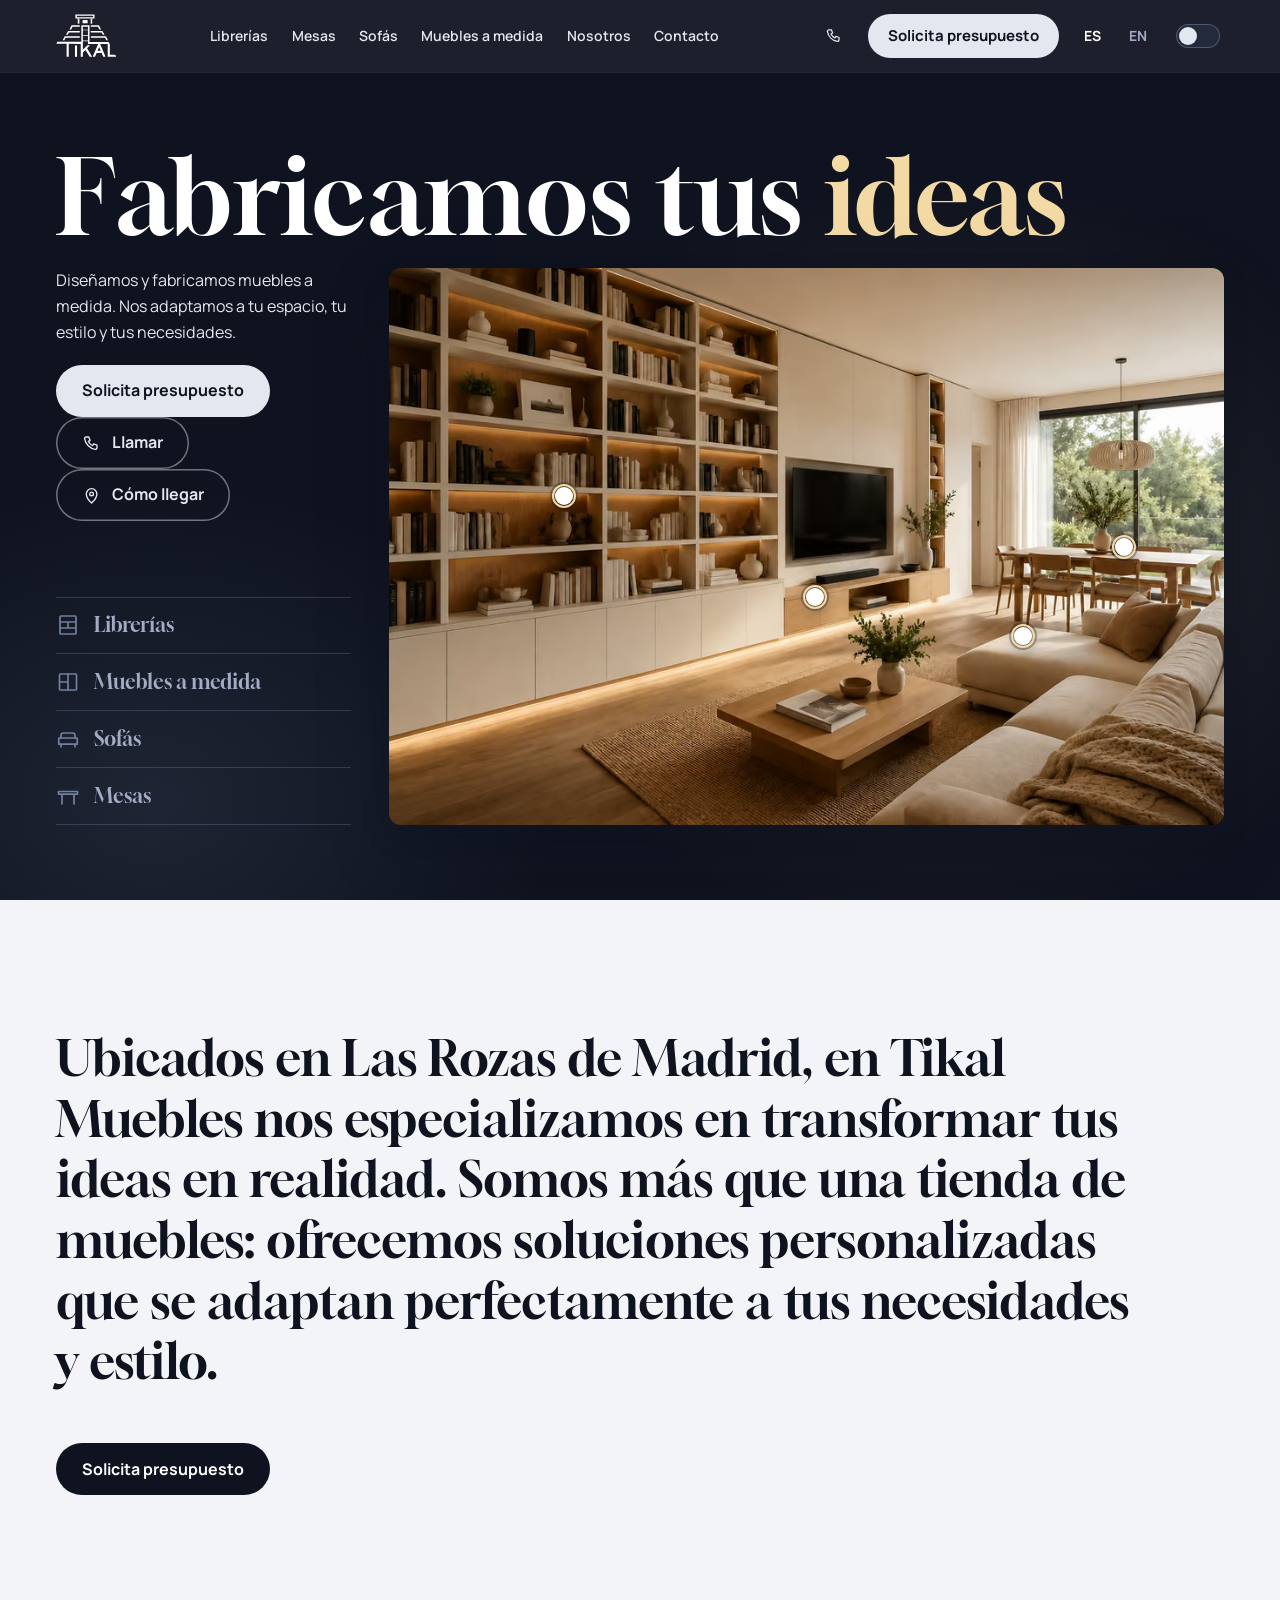
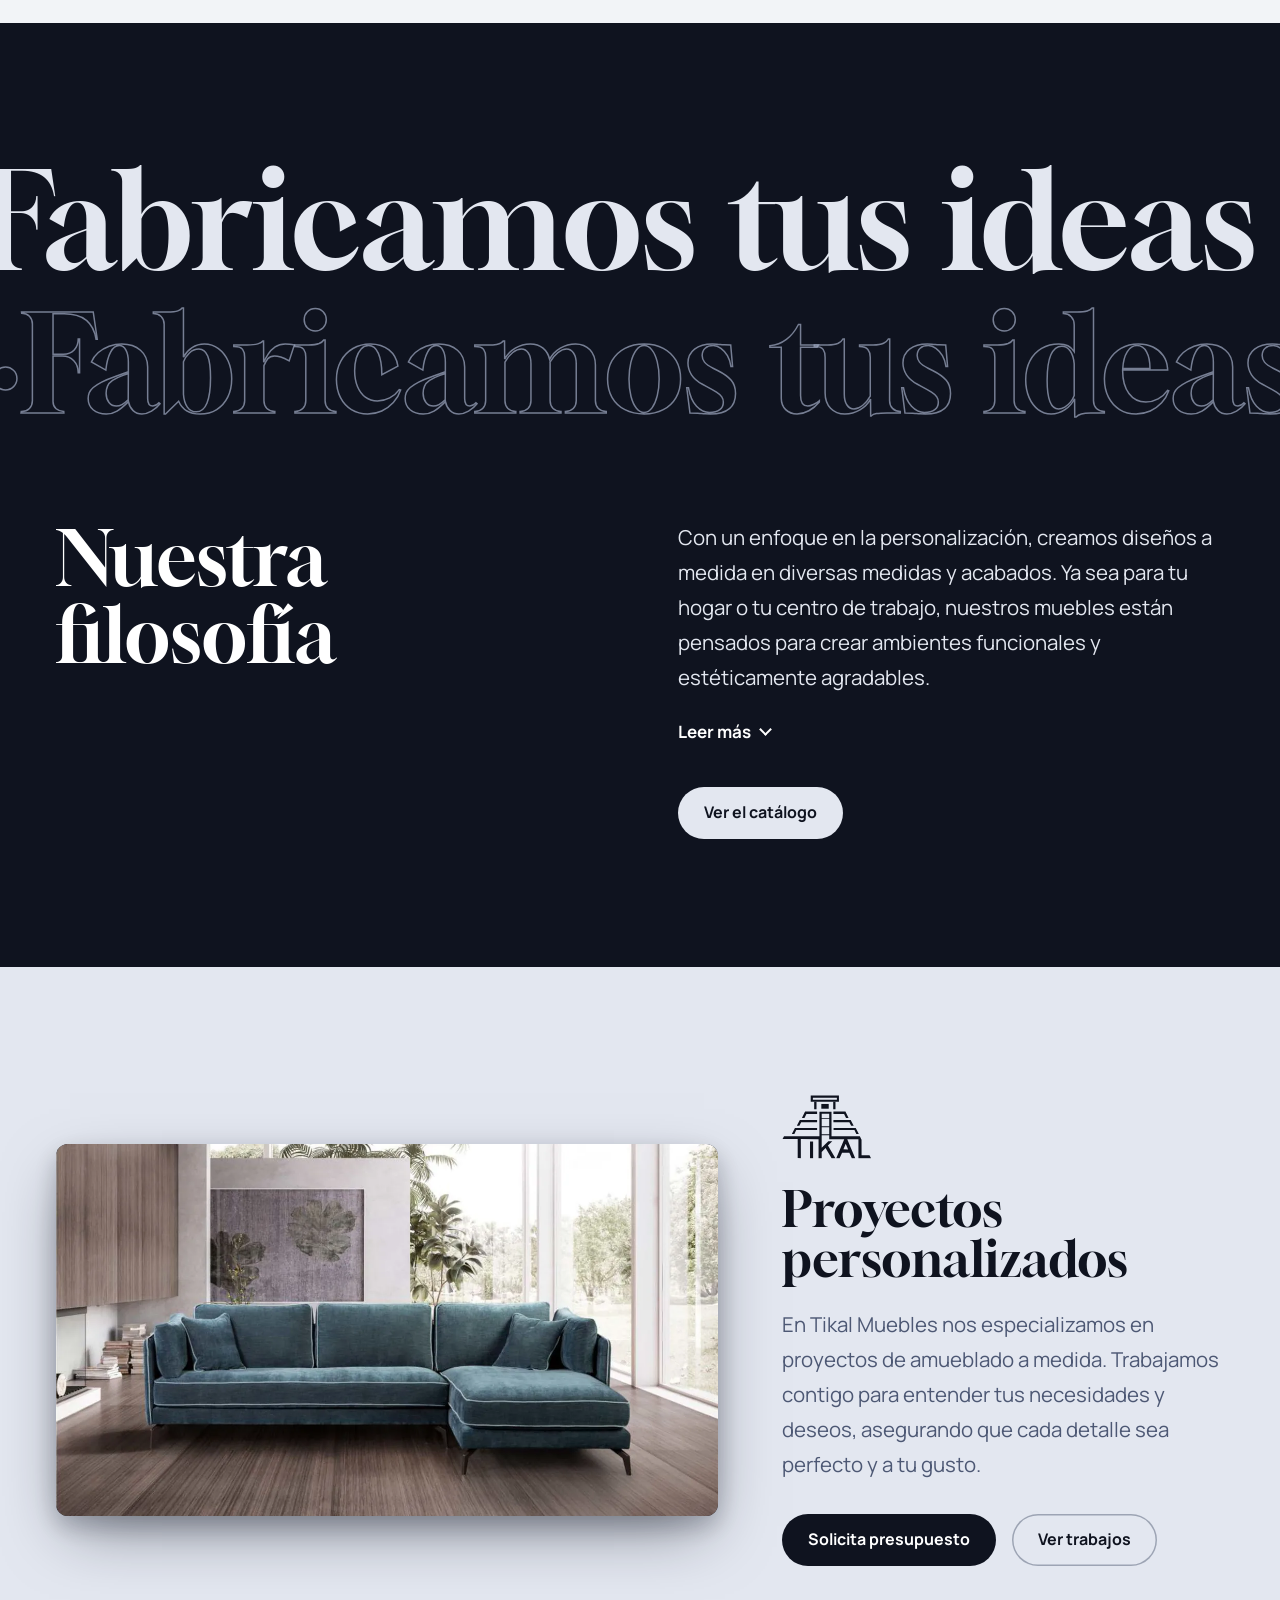
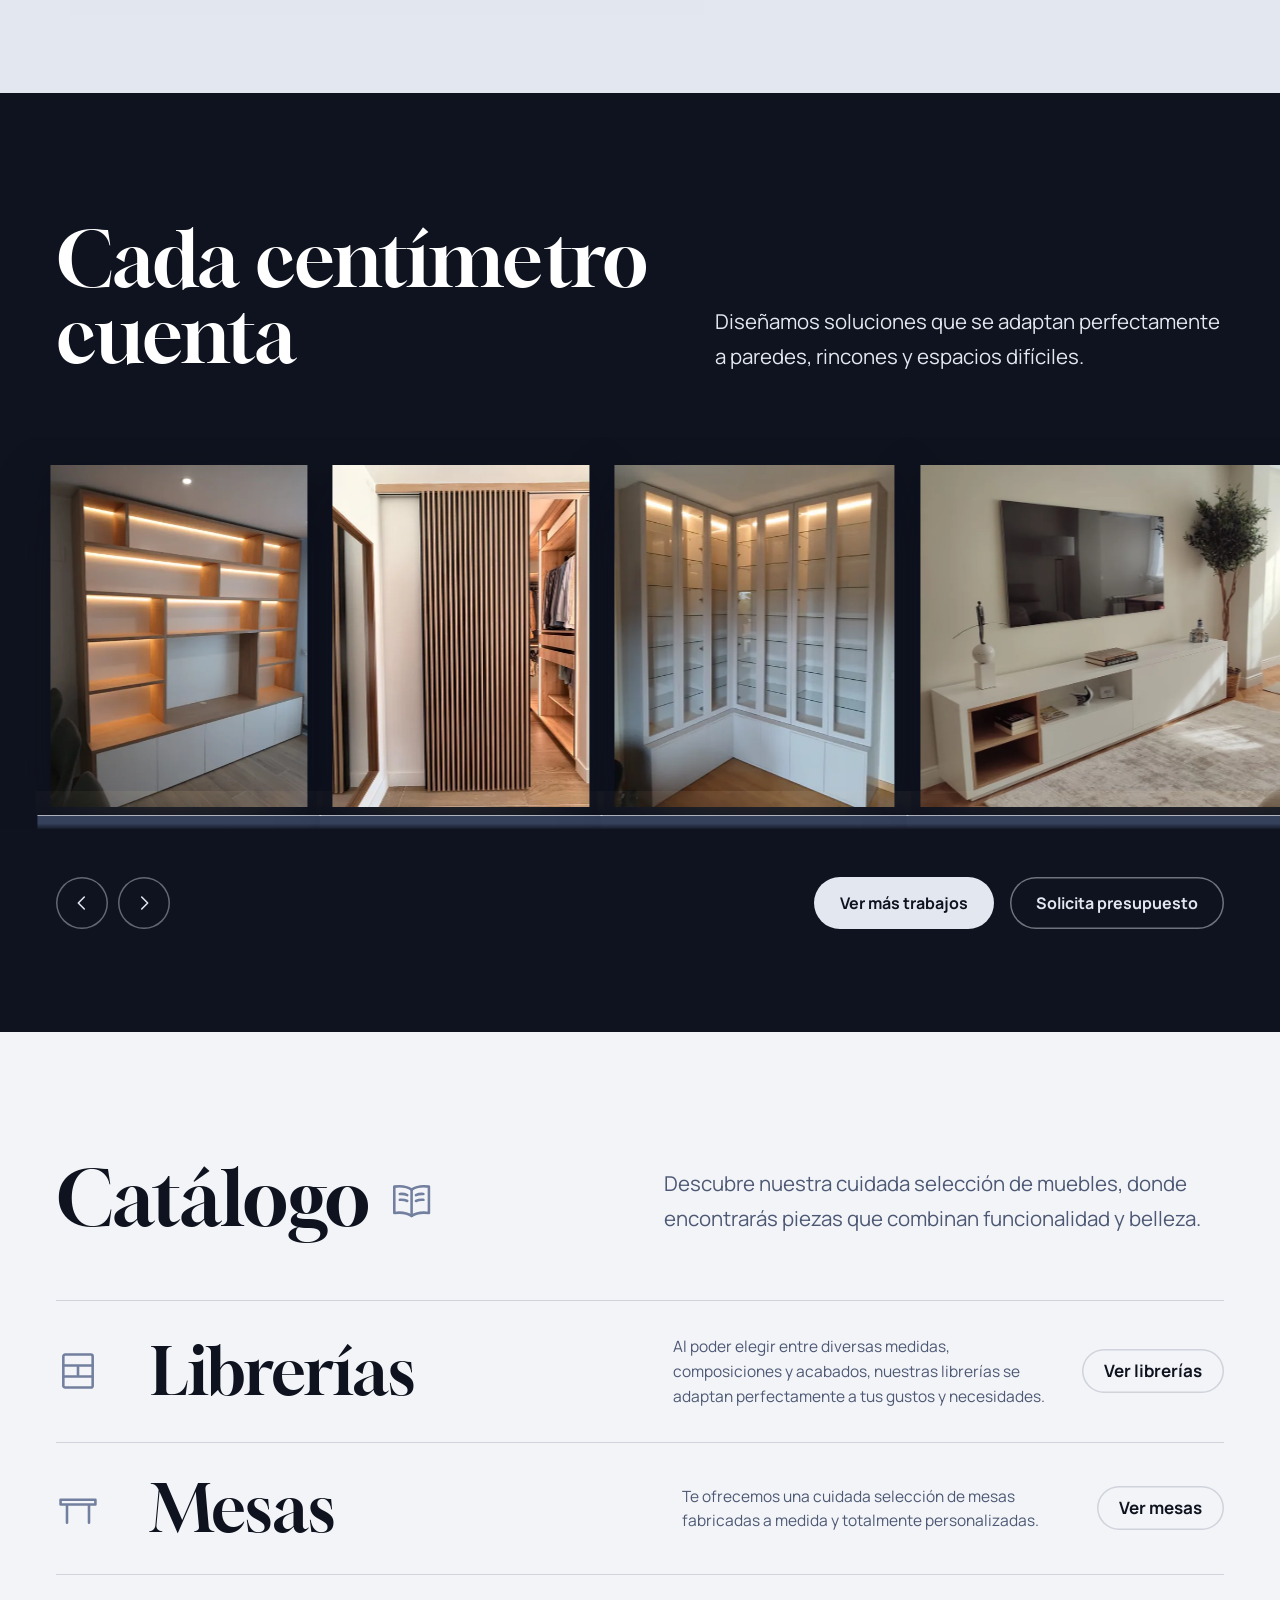
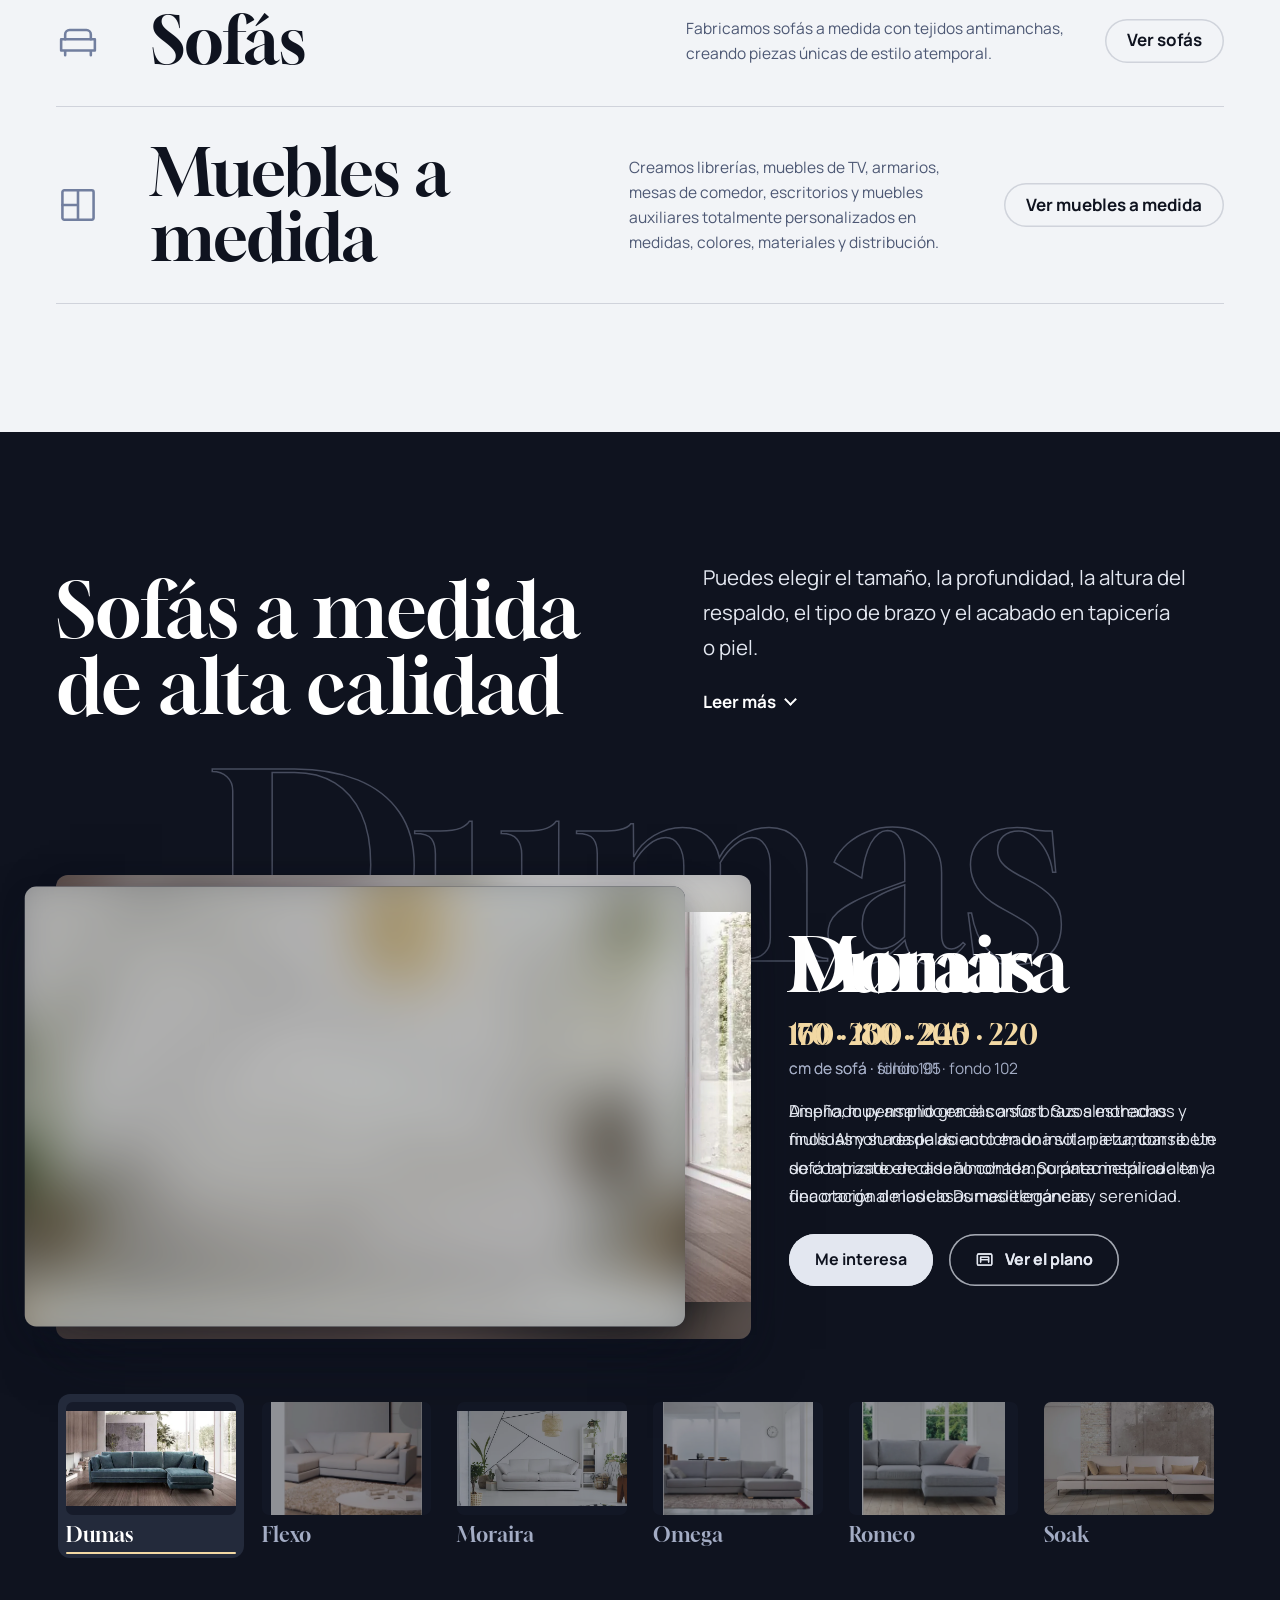
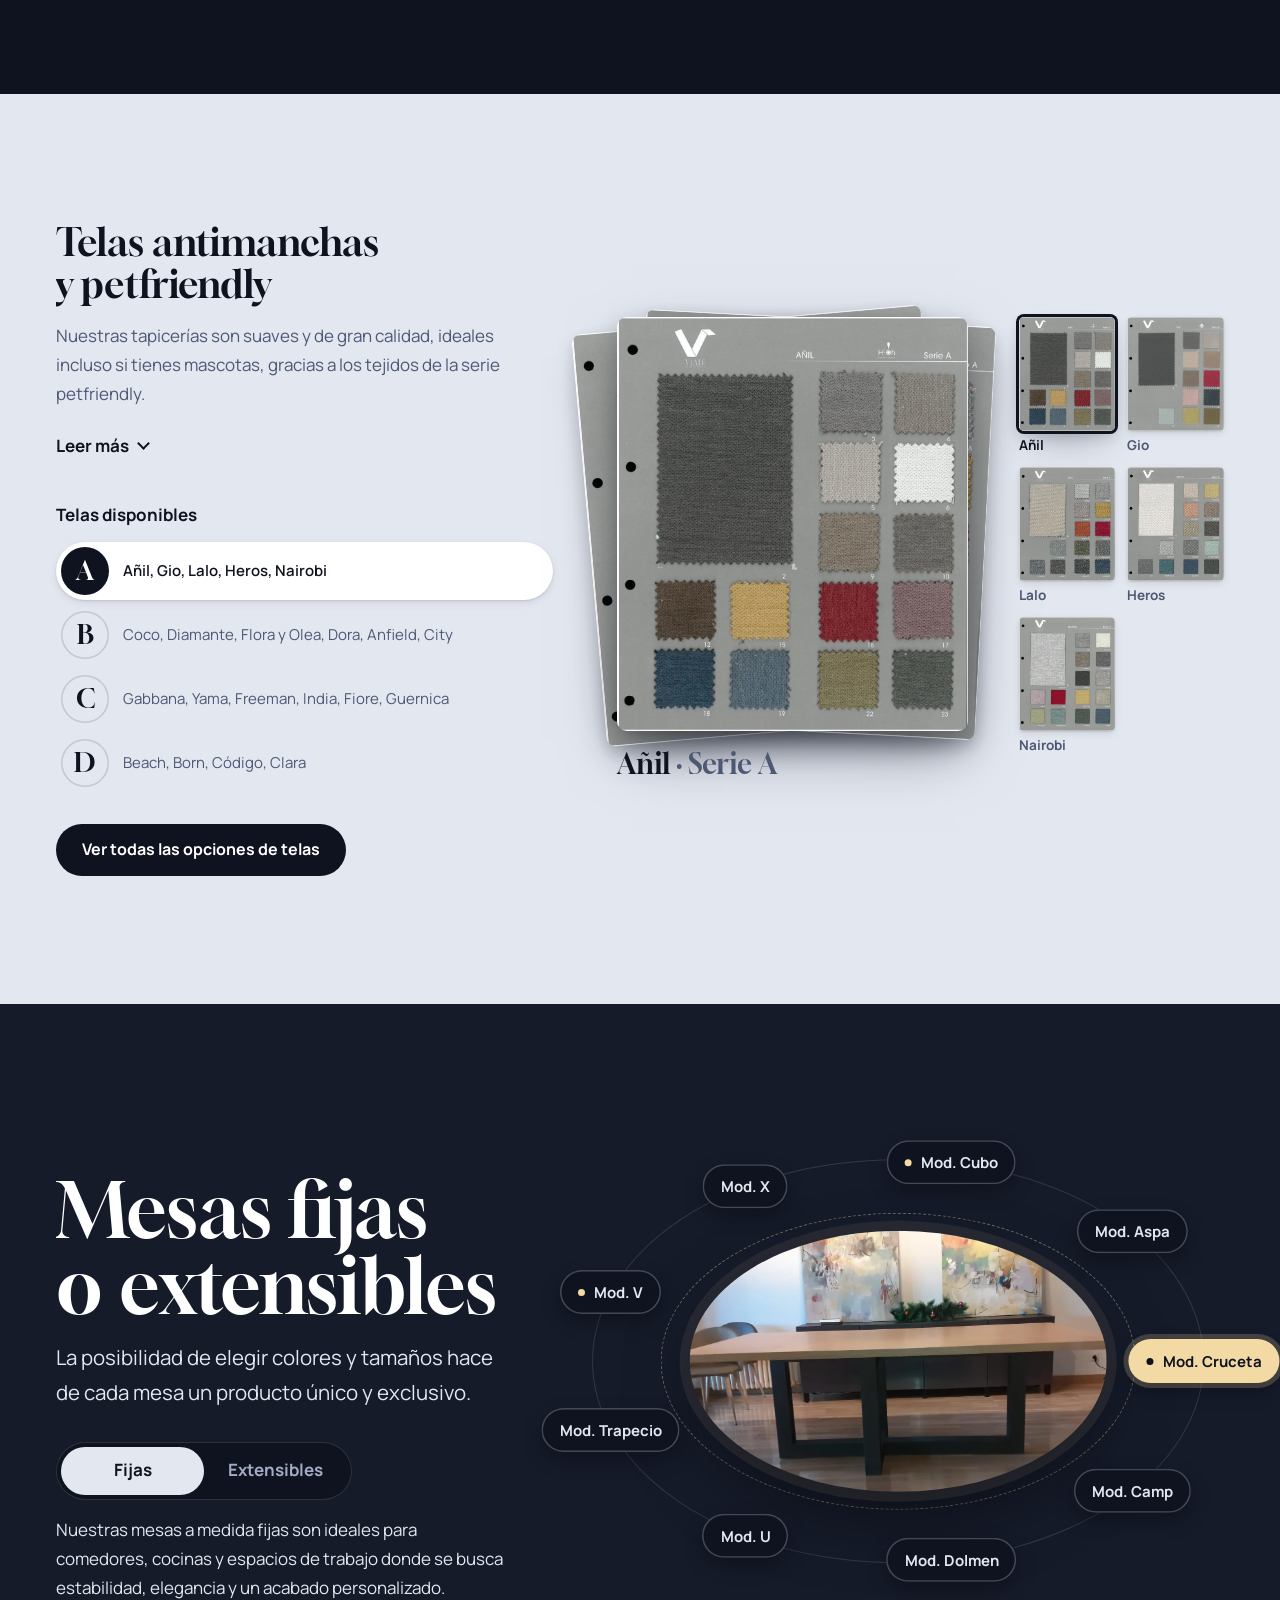
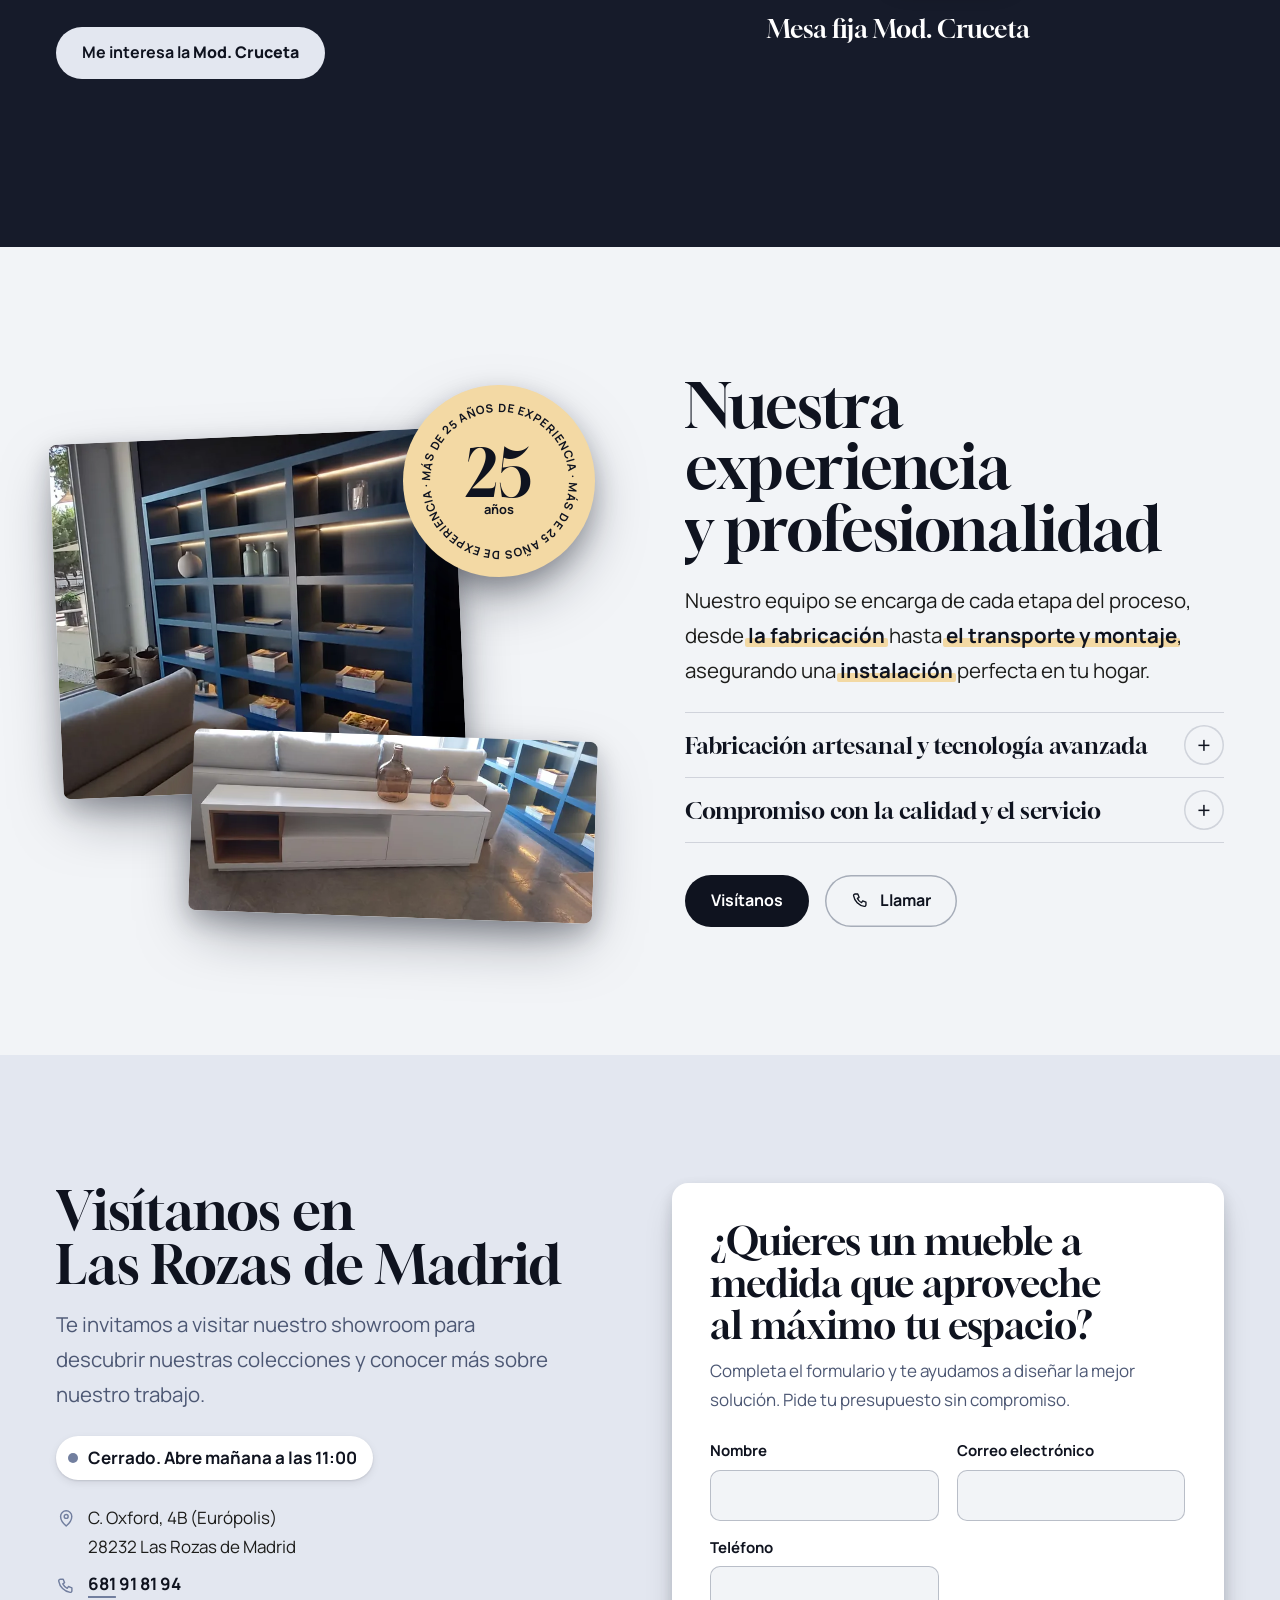
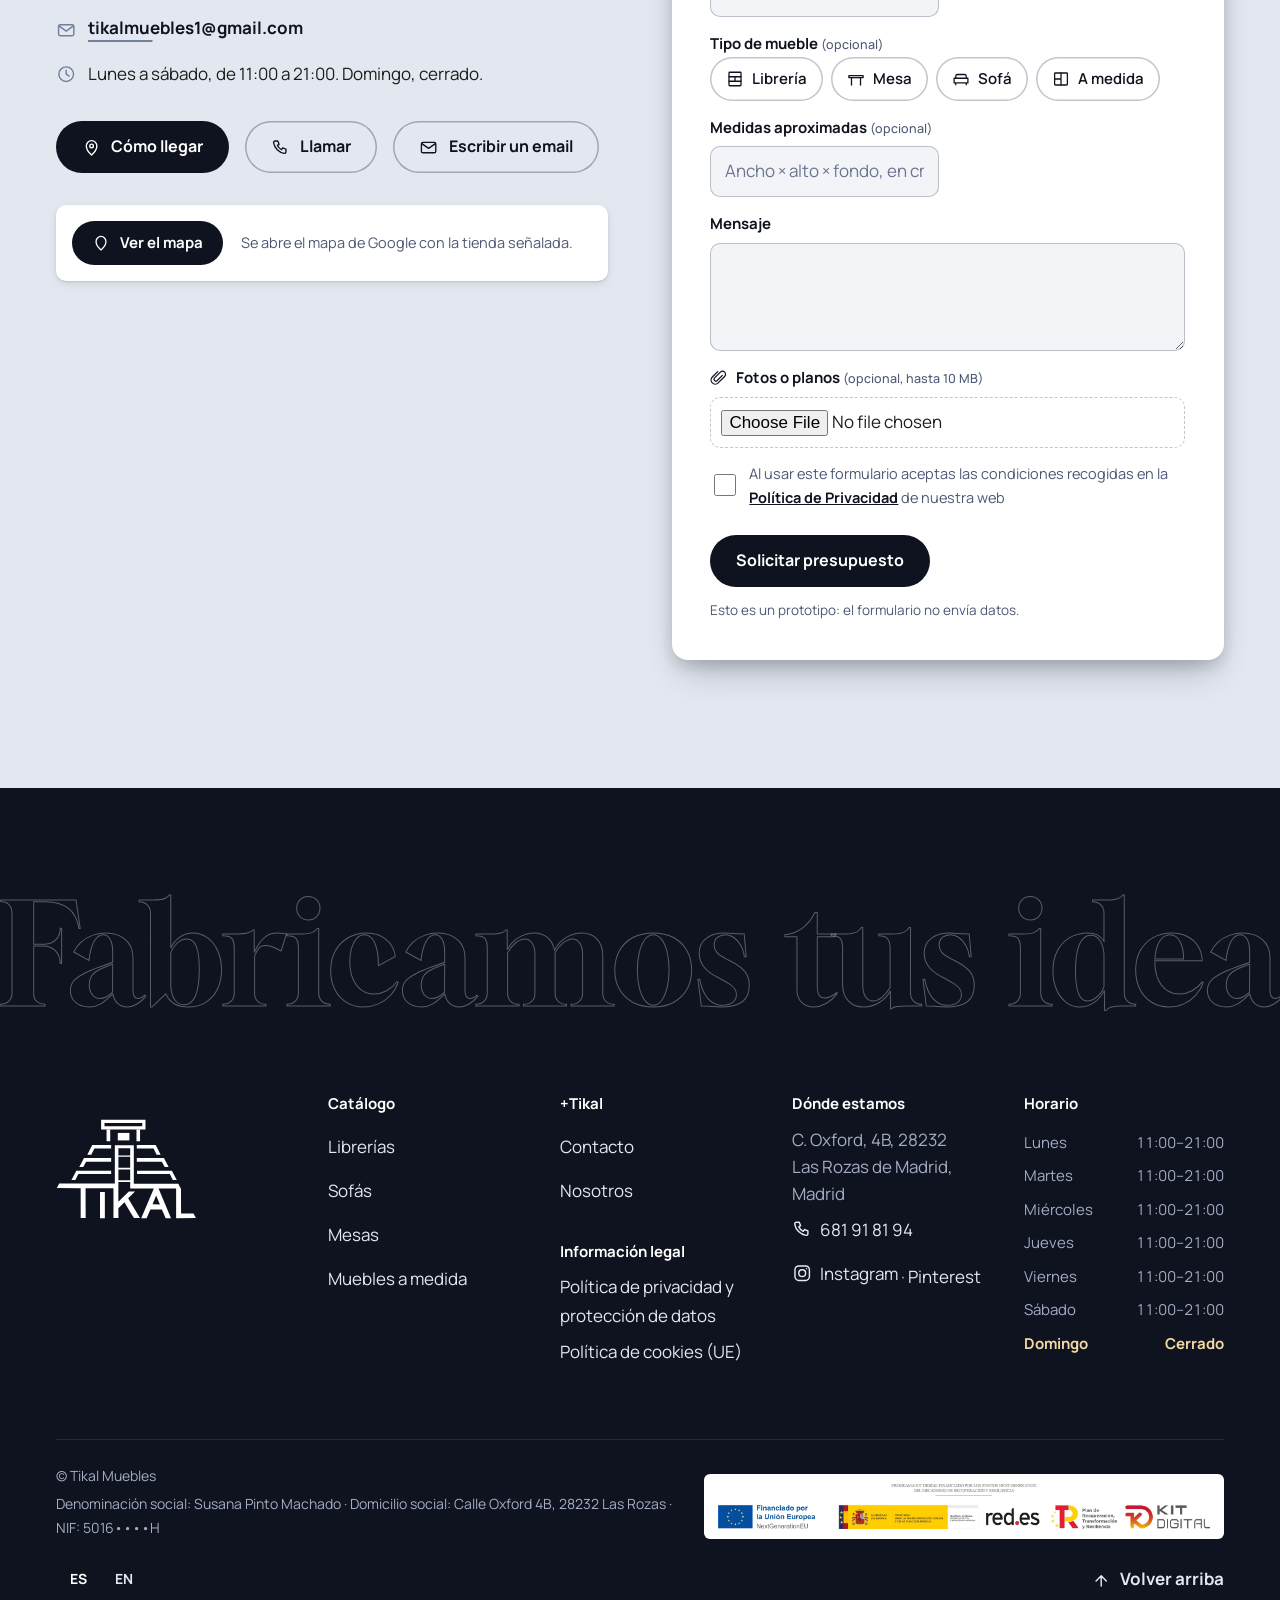
==== commit 919b31f9: "feat: home v3 — hero nuevo, puertas de armario, catálogo y mesas Cambios de la revisión del 8-oct so" ====
--- a/prototype/index.html
+++ b/prototype/index.html
@@ -41,7 +41,7 @@
 <link rel="preload" href="assets/fonts/manrope.woff2" as="font" type="font/woff2" crossorigin>
 <link rel="preload" as="image" type="image/avif"
   imagesrcset="assets/img/hero-salon-960.avif 960w, assets/img/hero-salon-1440.avif 1440w, assets/img/hero-salon-1920.avif 1920w, assets/img/hero-salon-2560.avif 2560w"
-  imagesizes="(min-aspect-ratio: 4/3) and (min-width: 900px) 86vw, 96vw">
+  imagesizes="(min-aspect-ratio: 4/3) and (min-width: 900px) 72vw, 96vw">
 <link rel="stylesheet" href="assets/css/global.css?v=2">
 <link rel="stylesheet" href="assets/css/home.css?v=2">
 <script type="application/ld+json">
@@ -70,6 +70,7 @@
   <symbol id="i-libreria" viewBox="0 0 24 24"><rect x="4" y="3" width="16" height="18" rx="1"/><path d="M4 9h16M4 15h16M12 9v6"/></symbol>
   <symbol id="i-mesa" viewBox="0 0 24 24"><path d="M2.5 7.5h19v2.6h-19zM6 10.1V20M18 10.1V20"/></symbol>
   <symbol id="i-sofa" viewBox="0 0 24 24"><path d="M5 11V8.4A2.4 2.4 0 0 1 7.4 6h9.2A2.4 2.4 0 0 1 19 8.4V11"/><path d="M2.8 11h18.4v6.2H2.8zM5 17.2v2.6M19 17.2v2.6"/></symbol>
+  <symbol id="i-catalogo" viewBox="0 0 24 24"><path d="M12 6.4C9.8 4.9 6.9 4.4 3.2 4.9v13.4c3.7-.5 6.6 0 8.8 1.5 2.2-1.5 5.1-2 8.8-1.5V4.9c-3.7-.5-6.6 0-8.8 1.5z"/><path d="M12 6.4v13.4M6 8.6c1.5-.1 2.8.1 3.8.6M6 11.6c1.5-.1 2.8.1 3.8.6M14.2 9.2c1-.5 2.3-.7 3.8-.6M14.2 12.2c1-.5 2.3-.7 3.8-.6"/></symbol>
   <symbol id="i-medida" viewBox="0 0 24 24"><rect x="3.5" y="4" width="17" height="16" rx="1"/><path d="M12 4v16M3.5 12h8.5"/></symbol>
   <symbol id="i-izq" viewBox="0 0 24 24"><path d="M14.5 5.5 8 12l6.5 6.5"/></symbol>
   <symbol id="i-der" viewBox="0 0 24 24"><path d="M9.5 5.5 16 12l-6.5 6.5"/></symbol>
@@ -135,36 +136,38 @@
 </div>
 
 <main id="contenido">
-  <!-- ============================ 1 · HERO (su bloque 1): de la idea al mueble ============================ -->
+  <!-- ============================ 1 · HERO (su bloque 1): su lema, con la palabra que cambia al recorrer sus muebles ============================ -->
   <section class="hero" id="inicio" data-hero aria-labelledby="titular">
-    <div class="hero-fondo" aria-hidden="true"><img src="assets/img/hero-salon-960.webp" width="960" height="640" alt="" decoding="async"></div>
     <div class="hero-marco">
-      <figure class="hero-foto" data-lupa>
+      <h1 class="hero-titulo" id="titular"><span class="ht-l1">Fabricamos</span> <span class="ht-l2"><span class="ht-tus">tus</span> <span class="ht-giro"><span class="ht-palabra">ideas</span></span></span></h1>
+      <div class="hero-lado">
+        <p class="entradilla a" style="--d:0">Diseñamos y fabricamos muebles a medida. Nos adaptamos a tu espacio, tu estilo y tus necesidades.</p>
+        <div class="acciones grupo">
+          <a class="btn btn-claro btn-principal a" style="--d:1" href="#contacto"><span>Solicita presupuesto</span></a>
+          <a class="btn btn-hueco a" style="--d:2" href="tel:+34681918194"><svg class="ic" aria-hidden="true"><use href="#i-tel"/></svg><span>Llamar</span></a>
+          <a class="btn btn-hueco a" style="--d:3" href="https://www.google.com/maps/dir/?api=1&amp;destination=C.%20Oxford%204B%2C%2028232%20Las%20Rozas%20de%20Madrid" target="_blank" rel="noopener"><svg class="ic" aria-hidden="true"><use href="#i-mapa"/></svg><span>Cómo llegar</span></a>
+        </div>
+        <ul class="hero-cats" aria-label="Lo que fabricamos">
+          <li class="a" style="--d:4"><a class="hc" href="#catalogo" data-cat="librerias"><svg class="ic" aria-hidden="true"><use href="#i-libreria"/></svg><span>Librerías</span></a></li>
+          <li class="a" style="--d:5"><a class="hc" href="#catalogo" data-cat="muebles"><svg class="ic" aria-hidden="true"><use href="#i-medida"/></svg><span>Muebles a medida</span></a></li>
+          <li class="a" style="--d:6"><a class="hc" href="#sofas" data-cat="sofas"><svg class="ic" aria-hidden="true"><use href="#i-sofa"/></svg><span>Sofás</span></a></li>
+          <li class="a" style="--d:7"><a class="hc" href="#mesas" data-cat="mesas"><svg class="ic" aria-hidden="true"><use href="#i-mesa"/></svg><span>Mesas</span></a></li>
+        </ul>
+      </div>
+      <figure class="hero-foto">
         <picture>
-          <source type="image/avif" srcset="assets/img/hero-salon-960.avif 960w, assets/img/hero-salon-1440.avif 1440w, assets/img/hero-salon-1920.avif 1920w, assets/img/hero-salon-2560.avif 2560w" sizes="(min-aspect-ratio: 4/3) and (min-width: 900px) 86vw, 96vw">
-          <source type="image/webp" srcset="assets/img/hero-salon-960.webp 960w, assets/img/hero-salon-1440.webp 1440w, assets/img/hero-salon-1920.webp 1920w, assets/img/hero-salon-2560.webp 2560w" sizes="(min-aspect-ratio: 4/3) and (min-width: 900px) 86vw, 96vw">
+          <source type="image/avif" srcset="assets/img/hero-salon-960.avif 960w, assets/img/hero-salon-1440.avif 1440w, assets/img/hero-salon-1920.avif 1920w, assets/img/hero-salon-2560.avif 2560w" sizes="(min-aspect-ratio: 4/3) and (min-width: 900px) 72vw, 96vw">
+          <source type="image/webp" srcset="assets/img/hero-salon-960.webp 960w, assets/img/hero-salon-1440.webp 1440w, assets/img/hero-salon-1920.webp 1920w, assets/img/hero-salon-2560.webp 2560w" sizes="(min-aspect-ratio: 4/3) and (min-width: 900px) 72vw, 96vw">
           <img class="hf-real" data-foto src="assets/img/hero-salon-1440.webp" width="1440" height="960" alt="Salón con librería de pared en blanco y roble con luces led, televisión empotrada, sofá rinconera y comedor" fetchpriority="high" decoding="async">
         </picture>
-        <!-- La idea: el boceto de la misma foto. Al cargar se convierte en el mueble; con el cursor, una lupa la enseña -->
-        <div class="hf-boceto" aria-hidden="true"><div class="hf-boceto-in"><img src="assets/img/hero-boceto-1920.webp" width="1920" height="1280" alt="" decoding="async"></div></div>
-        <span class="hf-costura" aria-hidden="true"></span>
-        <div class="lupa" aria-hidden="true"><div class="lupa-in"><img src="assets/img/hero-boceto-1920.webp" width="1920" height="1280" alt="" decoding="async"></div></div>
-        <span class="hf-velo" aria-hidden="true"></span>
+        <!-- La entrada: una puerta de palillería de roble que abre sus lamas -->
+        <div class="hf-lamas" aria-hidden="true"><i style="--k:0"></i><i style="--k:1"></i><i style="--k:2"></i><i style="--k:3"></i><i style="--k:4"></i><i style="--k:5"></i><i style="--k:6"></i><i style="--k:7"></i><i style="--k:8"></i><i style="--k:9"></i><i style="--k:10"></i><i style="--k:11"></i><i style="--k:12"></i><i style="--k:13"></i></div>
         <a class="pin" href="#catalogo" data-cat="librerias" style="--x:21%;--y:41%"><span class="pin-punto"></span><span class="pin-eti">Librerías</span></a>
         <a class="pin" href="#catalogo" data-cat="muebles" style="--x:51%;--y:59%"><span class="pin-punto"></span><span class="pin-eti">Muebles a medida</span></a>
         <a class="pin" href="#sofas" data-cat="sofas" style="--x:76%;--y:66%"><span class="pin-punto"></span><span class="pin-eti">Sofás</span></a>
         <a class="pin pin-izq" href="#mesas" data-cat="mesas" style="--x:88%;--y:50%"><span class="pin-punto"></span><span class="pin-eti">Mesas</span></a>
-        <button class="ver-idea" type="button" aria-pressed="false"><svg class="ic" aria-hidden="true"><use href="#i-lapiz"/></svg><span>Ver la idea</span></button>
       </figure>
-      <div class="hero-texto">
-        <h1 id="titular"><span class="linea"><span class="a">Fabricamos</span></span><span class="linea"><span class="a">tus ideas</span></span></h1>
-        <p class="entradilla a">Diseñamos y fabricamos muebles a medida. Nos adaptamos a tu espacio, tu estilo y tus necesidades.</p>
-        <div class="acciones grupo">
-          <a class="btn btn-claro btn-principal a" href="#contacto"><span>Solicita presupuesto</span></a>
-          <a class="btn btn-hueco a" href="tel:+34681918194"><svg class="ic" aria-hidden="true"><use href="#i-tel"/></svg><span>Llamar</span></a>
-          <a class="btn btn-hueco a" href="https://www.google.com/maps/dir/?api=1&amp;destination=C.%20Oxford%204B%2C%2028232%20Las%20Rozas%20de%20Madrid" target="_blank" rel="noopener"><svg class="ic" aria-hidden="true"><use href="#i-mapa"/></svg><span>Cómo llegar</span></a>
-        </div>
-      </div>
+      <span class="hero-guia" aria-hidden="true"></span>
     </div>
   </section>
 
@@ -195,12 +198,9 @@
   <!-- ============================ 4 · PROYECTOS PERSONALIZADOS (su bloque 4): de la idea al sofá ============================ -->
   <section class="proyectos" id="proyectos" aria-labelledby="t-proyectos">
     <div class="envoltura proyectos-rejilla">
-      <figure class="comparador revelar" data-comparador style="--p:.5">
-        <img class="cmp-real" data-foto src="assets/img/sofa-dumas-1280.webp" srcset="assets/img/sofa-dumas-640.webp 640w, assets/img/sofa-dumas-1280.webp 1280w, assets/img/sofa-dumas-1920.webp 1920w" sizes="(min-width: 1000px) 56vw, 92vw" width="1280" height="720" alt="Sofá Dumas con chaise longue en terciopelo azul" loading="lazy" decoding="async">
-        <div class="cmp-boceto" aria-hidden="true"><div class="cmp-boceto-in"><img src="assets/img/sofa-dumas-boceto-1280.webp" width="1280" height="720" alt="" loading="lazy" decoding="async"></div></div>
-        <span class="cmp-eti cmp-eti-idea" aria-hidden="true">La idea</span><span class="cmp-eti cmp-eti-mueble" aria-hidden="true">El mueble</span>
-        <span class="cmp-asa" aria-hidden="true"><span><svg class="ic"><use href="#i-izq"/></svg><svg class="ic"><use href="#i-der"/></svg></span></span>
-        <input class="cmp-rango" type="range" min="0" max="100" value="50" aria-label="Comparar la idea con el sofá terminado">
+      <figure class="armario" data-armario>
+        <div class="armario-foto"><img data-foto src="assets/img/sofa-dumas-1280.webp" srcset="assets/img/sofa-dumas-640.webp 640w, assets/img/sofa-dumas-1280.webp 1280w, assets/img/sofa-dumas-1920.webp 1920w" sizes="(min-width: 1000px) 56vw, 92vw" width="1280" height="720" alt="Sofá Dumas con chaise longue en terciopelo azul" loading="lazy" decoding="async"></div>
+        <span class="hoja p-iz" aria-hidden="true"></span><span class="hoja p-de" aria-hidden="true"></span>
       </figure>
       <div class="proyectos-texto revelar">
         <svg class="proyectos-logo sube" aria-hidden="true"><use href="#logo-tikal"/></svg>
@@ -250,7 +250,7 @@
   <section class="catalogo" id="catalogo" aria-labelledby="t-catalogo">
     <div class="envoltura">
       <div class="catalogo-cabeza revelar">
-        <h2 class="titular" id="t-catalogo"><span class="linea"><span>Catálogo</span></span></h2>
+        <h2 class="titular" id="t-catalogo"><span class="linea"><span>Catálogo<svg class="ic cat-titulo-ic" aria-hidden="true" focusable="false"><use href="#i-catalogo"/></svg></span></span></h2>
         <p class="entrada sube" style="--d:1">Descubre nuestra cuidada selección de muebles, donde encontrarás piezas que combinan funcionalidad y belleza.</p>
       </div>
       <ul class="indice">
--- a/prototype/assets/css/global.css
+++ b/prototype/assets/css/global.css
@@ -231,8 +231,10 @@
 .visor::backdrop { background: transparent; }
 .visor[open] { display: grid; grid-template-rows: 1fr auto; }
 .v-escena { position: relative; display: flex; align-items: center; justify-content: center; min-height: 0; padding: clamp(56px, 7svh, 88px) clamp(12px, 6vw, 120px) 8px; }
-.v-foto { max-width: 100%; max-height: 100%; width: auto; height: auto; object-fit: contain; border-radius: 6px; box-shadow: var(--sombra-flotante); animation: v-entra .55s var(--muelle); }
-@keyframes v-entra { from { opacity: 0; transform: translateY(14px) scale(.97); } }
+.v-foto { max-width: 100%; max-height: 100%; width: auto; height: auto; object-fit: contain; border-radius: 6px; box-shadow: var(--sombra-flotante); }
+/* al pasar de foto: sin saltos, un fundido corto (la siguiente ya está cargada) */
+.v-foto.cambia { animation: v-cambia .28s ease-out; }
+@keyframes v-cambia { from { opacity: .2; } }
 .v-pie { display: flex; align-items: center; justify-content: space-between; gap: 16px; padding: 12px clamp(12px, 6vw, 120px) calc(16px + env(safe-area-inset-bottom)); }
 .v-titulo { font: 600 clamp(15px, 1.1vw, 18px)/1.4 var(--f-texto); max-width: 60ch; }
 .v-cuenta { font-variant-numeric: tabular-nums; color: var(--pizarra-clara); white-space: nowrap; }
--- a/prototype/assets/css/home.css
+++ b/prototype/assets/css/home.css
@@ -16,30 +16,37 @@
 :is(.filosofia, .trabajos, .sofas, .mesas) .btn:focus-visible { outline-color: var(--cal); }
 
 /* =====================================================================
-   1 · HERO · «Fabricamos tus ideas», hecho visible. La foto llega como el
-   boceto de la idea y una costura de luz la convierte en el mueble. Con
-   el cursor, una lupa enseña la idea debajo; nada se inclina ni se mueve
-   con el cursor. Sus etiquetas señalan cada mueble y llevan a su bloque.
+   1 · HERO · su titular gigante, con la palabra final que cambia al
+   ritmo de un recorrido por los muebles de su foto (librerías, muebles,
+   sofás, mesas… ideas). En escritorio, su lista de categorías se une a
+   cada mueble con una línea de luz. Al cargar, una puerta de palillería
+   de roble abre sus lamas y deja ver el salón. La foto no se mueve.
    ===================================================================== */
 .hero {
   --alto: calc(100vh - var(--cab-h));
   --hp: clamp(12px, 2.4vh, 36px);
   position: relative; isolation: isolate; overflow: clip;
   min-height: var(--alto); display: grid; place-items: center;
-  background: var(--noche); color: var(--cal);
+  background: radial-gradient(55% 65% at 74% 58%, rgba(243, 217, 164, .1), transparent 70%), radial-gradient(45% 55% at 12% 88%, rgba(114, 127, 159, .16), transparent 70%), var(--noche);
+  color: var(--cal);
 }
 @supports (height: 100svh) { .hero { --alto: calc(100svh - var(--cab-h)); --hp: clamp(12px, 2.4svh, 36px); } }
-/* su propia foto, difuminada, prolonga el salón por los lados */
-.hero-fondo { position: absolute; inset: 0; z-index: -1; overflow: clip; }
-.hero-fondo img { width: 100%; height: 100%; object-fit: cover; filter: blur(44px) saturate(1.15); transform: scale(1.3); opacity: .6; }
-.hero-fondo::after { content: ""; position: absolute; inset: 0; background: radial-gradient(110% 85% at 55% 42%, rgba(15, 19, 31, .3), rgba(15, 19, 31, .9) 70%), linear-gradient(180deg, rgba(15, 19, 31, .2), rgba(15, 19, 31, .6)); }
 
 /* Vertical (móvil y tableta): titular · foto · entradilla · botones */
 .hero-marco { position: relative; width: 100%; min-height: var(--alto); display: grid; grid-template-columns: minmax(0, 1fr); grid-template-areas: "titulo" "foto" "entradilla" "acciones"; align-content: space-evenly; row-gap: clamp(12px, 2.2vh, 26px); padding: var(--hp) 0; }
-.hero-texto { display: contents; }
-.hero h1 { grid-area: titulo; padding-inline: var(--margen); font: 400 clamp(38px, min(16vw, 8vh), 104px)/.96 var(--f-titular); color: var(--blanco); letter-spacing: 0; }
-.hero h1 .linea { padding-bottom: .12em; margin-bottom: -.12em; }
-.hero-foto { --fw: min(100vw, (var(--alto) - 370px) * 1.5); grid-area: foto; justify-self: center; position: relative; width: var(--fw); min-width: min(100vw, 250px); aspect-ratio: 3 / 2; margin: 0; overflow: clip; background: var(--noche-2); --d: clamp(130px, 16vw, 270px); }
+.hero-lado { display: contents; }
+.hero-cats, .hero-guia { display: none; }
+.hero-titulo { grid-area: titulo; padding-inline: var(--margen); font: 400 clamp(38px, min(15vw, 8vh), 104px)/.96 var(--f-titular); color: var(--blanco); letter-spacing: 0; }
+.ht-l1 { display: block; }
+.ht-l2 { display: inline-block; white-space: nowrap; }
+.ht-ch { display: inline-block; }
+.ht-giro { position: relative; display: inline-block; vertical-align: top; overflow-x: visible; overflow-y: clip; padding: .14em 0 .12em; margin: -.14em 0 -.12em; }
+.ht-palabra { display: inline-block; color: var(--led); }
+.ht-palabra.sale-p { position: absolute; left: 0; top: .14em; animation: palabra-sale .5s var(--salida) forwards; }
+.ht-palabra.entra-p { animation: palabra-entra .85s var(--muelle-suave) both; }
+@keyframes palabra-sale { to { opacity: 0; transform: translateY(-105%); } }
+@keyframes palabra-entra { from { opacity: 0; transform: translateY(105%); } }
+.hero-foto { --fw: min(100vw, (var(--alto) - 370px) * 1.5); grid-area: foto; justify-self: center; position: relative; width: var(--fw); min-width: min(100vw, 250px); aspect-ratio: 3 / 2; margin: 0; overflow: clip; background: var(--noche-2); }
 .hero-foto img { width: 100%; height: 100%; }
 .hero .entradilla { grid-area: entradilla; padding-inline: var(--margen); max-width: calc(34em + 2 * var(--margen)); font-size: clamp(15px, min(4.6vw, 2.15vh), 20px); line-height: 1.6; color: var(--cal); }
 .hero .acciones { grid-area: acciones; padding-inline: var(--margen); gap: 10px 12px; }
@@ -49,70 +56,70 @@
 /* Móvil apaisado: texto a la izquierda, foto a la derecha */
 @media (max-height: 500px) and (orientation: landscape) {
   .hero-marco { grid-template-columns: minmax(0, 1fr) auto; grid-template-areas: "titulo foto" "entradilla foto" "acciones foto"; align-content: center; column-gap: clamp(16px, 3vw, 32px); row-gap: 10px; padding: var(--hp) var(--margen); }
-  .hero h1, .hero .entradilla, .hero .acciones { padding-inline: 0; }
-  .hero h1 { align-self: end; font-size: clamp(26px, min(9vh, 5.6vw), 50px); }
+  .hero-titulo, .hero .entradilla, .hero .acciones { padding-inline: 0; }
+  .hero-titulo { align-self: end; font-size: clamp(26px, min(9vh, 5.6vw), 50px); }
   .hero .entradilla { font-size: 13.5px; line-height: 1.5; }
   .hero-foto { --fw: min(50vw, (var(--alto) - 2 * var(--hp)) * 1.5); grid-row: 1 / -1; align-self: center; border-radius: 8px; }
   .hero .acciones { gap: 8px 10px; }
   .hero .acciones .btn { min-height: 44px; padding: 0 16px; font-size: 14.5px; }
 }
 
-/* Escritorio y tableta apaisada: la foto tan grande como cabe entera; el texto, sobre su parte baja */
+/* Escritorio y tableta apaisada: el titular gigante arriba, en una línea; debajo, su columna y la foto entera */
 @media (min-width: 900px) and (min-aspect-ratio: 4/3) and (min-height: 501px) {
-  .hero-marco { --fw: min(100vw - 2 * var(--margen), (var(--alto) - 2 * var(--hp)) * 1.5); display: block; width: var(--fw); min-height: 0; padding: 0; margin-block: var(--hp); }
+  .hero-marco {
+    --tt: min(8.1vw, 14vh); --col: clamp(260px, 23vw, 440px); --gap: clamp(28px, 3vw, 60px); --gapv: clamp(14px, 2.4vh, 32px);
+    --fw: min(100vw - 2 * var(--margen) - var(--col) - var(--gap), (var(--alto) - 2 * var(--hp) - var(--tt) * .96 - var(--gapv)) * 1.5);
+    grid-template-columns: var(--col) var(--fw); grid-template-areas: "titulo titulo" "lado foto";
+    justify-content: center; align-content: center; column-gap: var(--gap); row-gap: var(--gapv); padding: var(--hp) var(--margen);
+  }
+  .hero-titulo { padding: 0; font-size: var(--tt); white-space: nowrap; }
+  .ht-l1 { display: inline-block; }
+  .hero-lado { grid-area: lado; display: flex; flex-direction: column; gap: clamp(14px, 2.2vh, 26px); min-width: 0; }
+  .hero .entradilla { padding: 0; font-size: clamp(15px, .55vw + 9px, 19px); }
+  .hero .acciones { padding: 0; }
+  .hero-cats { display: block; margin-top: auto; border-top: 1px solid rgba(163, 172, 196, .22); }
   .hero-foto { --fw: inherit; width: 100%; min-width: 0; border-radius: 12px; }
-  .hero-texto {
-    position: absolute; z-index: 2; left: 0; right: 0; bottom: 0; display: grid;
-    grid-template-columns: minmax(0, 1fr) auto; grid-template-areas: "titulo titulo" "entradilla acciones"; align-items: end;
-    gap: calc(var(--fw) * .012) calc(var(--fw) * .03);
-    padding: calc(var(--fw) * .1) calc(var(--fw) * .034) calc(var(--fw) * .03);
-    border-radius: 0 0 12px 12px; pointer-events: none;
-    background: linear-gradient(0deg, rgba(15, 19, 31, .92), rgba(15, 19, 31, .78) 42%, rgba(15, 19, 31, 0));
-  }
-  .hero-texto > * { pointer-events: auto; }
-  .hero h1 { padding: 0; font-size: calc(var(--fw) * .074); white-space: nowrap; }
-  .hero h1 .linea { display: inline-block; vertical-align: top; }
-  .hero h1 .linea:first-child { margin-right: .24em; }
-  .hero .entradilla { padding: 0; max-width: 30em; font-size: clamp(15px, var(--fw) * .0132, 23px); }
-  .hero .acciones { padding: 0; flex-wrap: nowrap; }
-  .hero .acciones .btn { min-height: clamp(46px, var(--fw) * .04, 64px); padding: 0 clamp(18px, var(--fw) * .018, 32px); font-size: clamp(15px, var(--fw) * .0118, 20px); }
-}
-
-/* La idea: el boceto (capa aparte, misma encuadre) y la costura de luz que lo convierte en mueble */
-.hf-boceto { position: absolute; inset: 0; z-index: 1; overflow: hidden; transform: translateX(100%); }
-.hf-boceto-in { position: absolute; inset: 0; transform: translateX(-100%); }
-.hf-costura { position: absolute; inset: 0; z-index: 2; pointer-events: none; opacity: 0; }
-.hf-costura::before { content: ""; position: absolute; top: 0; bottom: 0; left: -1px; width: 3px; background: var(--led); box-shadow: 0 0 18px 4px rgba(243, 217, 164, .75), 0 0 60px 14px rgba(243, 217, 164, .3); }
-.hf-velo { position: absolute; inset: 0; z-index: 1; pointer-events: none; background: linear-gradient(180deg, rgba(15, 19, 31, .28), rgba(15, 19, 31, 0) 22%); }
-.pre .hf-boceto, .pre .hf-boceto-in { transform: none; }
-.entra .hf-boceto { animation: destapar 2s cubic-bezier(.65, 0, .25, 1) .45s both; }
-.entra .hf-boceto-in { animation: destapar-in 2s cubic-bezier(.65, 0, .25, 1) .45s both; }
-.entra .hf-costura { animation: costura-ida 2s cubic-bezier(.65, 0, .25, 1) .45s both; }
-/* «Ver la idea» tapa la foto con el boceto; al volver, la costura lo destapa otra vez */
-.hero.vuelta .hf-boceto { animation: destapar 1.4s cubic-bezier(.65, 0, .25, 1) both; }
-.hero.vuelta .hf-boceto-in { animation: destapar-in 1.4s cubic-bezier(.65, 0, .25, 1) both; }
-.hero.vuelta .hf-costura { animation: costura-ida 1.4s cubic-bezier(.65, 0, .25, 1) both; }
-.hero.idea .hf-boceto { animation: tapar 1.4s cubic-bezier(.65, 0, .25, 1) both; }
-.hero.idea .hf-boceto-in { animation: tapar-in 1.4s cubic-bezier(.65, 0, .25, 1) both; }
-.hero.idea .hf-costura { animation: costura-vuelta 1.4s cubic-bezier(.65, 0, .25, 1) both; }
-@keyframes destapar { from { transform: none; } to { transform: translateX(100%); } }
-@keyframes destapar-in { from { transform: none; } to { transform: translateX(-100%); } }
-@keyframes tapar { from { transform: translateX(100%); } to { transform: none; } }
-@keyframes tapar-in { from { transform: translateX(-100%); } to { transform: none; } }
-@keyframes costura-ida { 0% { transform: none; opacity: 0; } 4%, 94% { opacity: 1; } 100% { transform: translateX(100%); opacity: 0; } }
-@keyframes costura-vuelta { 0% { transform: translateX(100%); opacity: 0; } 5%, 94% { opacity: 1; } 100% { transform: none; opacity: 0; } }
-
-/* La lupa: un círculo que enseña la idea bajo el cursor (la foto no se mueve) */
-.lupa { position: absolute; z-index: 1; left: 0; top: 0; width: var(--d); height: var(--d); border-radius: 50%; overflow: hidden; opacity: 0; pointer-events: none; transition: opacity .3s ease; box-shadow: 0 0 0 2px var(--led), 0 0 0 9px rgba(243, 217, 164, .16), var(--sombra-flotante); will-change: transform; }
-.lupa.on { opacity: 1; }
-.lupa-in { position: absolute; left: 0; top: 0; }
-.lupa-in img { width: 100%; height: 100%; }
-.lupa::after { content: "La idea"; position: absolute; left: 50%; bottom: 12%; transform: translateX(-50%); padding: 5px 11px; border-radius: 999px; background: var(--led); color: var(--noche); font: 700 12.5px/1 var(--f-texto); white-space: nowrap; }
-.hero.idea .lupa::after { content: "El mueble"; }
+  .hero-guia { display: block; }
+}
+/* cuando no hay alto para la lista, se queda la foto con sus etiquetas */
+@media (min-width: 900px) and (max-width: 1199px) and (max-height: 820px) { .hero-cats, .hero-guia { display: none; } }
+
+/* Su lista de categorías: cada una se enciende con su mueble */
+.hero-cats li { border-bottom: 1px solid rgba(163, 172, 196, .22); }
+.hc { position: relative; display: flex; align-items: center; gap: 14px; min-height: clamp(46px, 6.2vh, 64px); padding: 4px 0; color: var(--pizarra-clara); text-decoration: none; font: 400 clamp(19px, 1.1vw + 6px, 30px)/1.1 var(--f-titular); transition: color .25s ease; -webkit-tap-highlight-color: transparent; }
+.hc .ic { width: 24px; height: 24px; color: var(--pizarra); transition: transform .55s var(--muelle), color .25s ease; }
+.hc span { transition: transform .6s var(--muelle); }
+.hc:hover span, .hc.activo span { transform: translateX(6px); }
+.hc::after { content: ""; position: absolute; left: 0; right: 0; bottom: -1px; height: 2px; background: var(--led); transform: scaleX(0); transform-origin: 0 50%; transition: transform .65s var(--salida); }
+.hc:hover, .hc:focus-visible, .hc.activo { color: var(--blanco); }
+.hc:hover .ic, .hc:focus-visible .ic, .hc.activo .ic { color: var(--led); transform: rotate(-10deg) scale(1.15); }
+.hc.activo::after { transform: scaleX(1); }
+.hc:focus-visible { outline: 2px solid var(--cal); outline-offset: 2px; border-radius: 3px; }
+.hc:active { transform: translateX(3px); }
+/* la línea de luz que une la categoría con su mueble en la foto */
+.hero-guia { position: absolute; z-index: 4; left: 0; top: 0; width: 1px; height: 2px; margin-top: -1px; background: var(--led); box-shadow: 0 0 10px 1px rgba(243, 217, 164, .65); transform-origin: 0 50%; opacity: 0; pointer-events: none; transition: transform .85s var(--muelle-suave), opacity .3s ease; }
+.hero-guia.on { opacity: 1; }
+.hero-guia.sin-t { transition: none; }
+
+/* La puerta de palillería: lamas de roble que se abren y dejan ver el salón (solo en la entrada) */
+.hf-lamas { position: absolute; inset: 0; z-index: 2; display: none; gap: 3px; perspective: 1400px; pointer-events: none; }
+.pre .hf-lamas, .entra .hf-lamas { display: flex; }
+.hf-lamas i {
+  flex: 1; transform-origin: 50% 50%; backface-visibility: hidden;
+  background:
+    linear-gradient(90deg, rgba(255, 236, 205, .22) 0 1.5px, transparent 1.5px calc(100% - 3px), rgba(40, 22, 10, .4) calc(100% - 3px)),
+    repeating-linear-gradient(177deg, rgba(70, 40, 18, .12) 0 1px, transparent 1px 7px),
+    linear-gradient(180deg, #b88757, #9a6a41 46%, #b4824f 78%, #a2724a);
+  box-shadow: 0 0 18px rgba(0, 0, 0, .35);
+}
+.hf-lamas i:nth-child(3n) { filter: brightness(1.06); }
+.hf-lamas i:nth-child(4n + 1) { filter: brightness(.94) saturate(1.05); }
+.entra .hf-lamas i { animation: abrir-lama 1.05s cubic-bezier(.55, 0, .25, 1) calc(.6s + var(--k) * 55ms) both; }
+@keyframes abrir-lama { 0% { transform: none; } 82% { opacity: 1; } 100% { transform: rotateY(88deg); opacity: 0; } }
 
 /* Sus etiquetas: un punto que late sobre cada mueble */
 .pin { position: absolute; z-index: 3; left: var(--x); top: var(--y); width: 44px; height: 44px; margin: -22px 0 0 -22px; display: grid; place-items: center; border-radius: 50%; text-decoration: none; -webkit-tap-highlight-color: transparent; }
-.pin-punto { position: relative; width: 18px; height: 18px; border-radius: 50%; background: var(--blanco); box-shadow: 0 0 0 5px rgba(15, 19, 31, .3), 0 4px 14px rgba(15, 19, 31, .45); transition: transform .5s var(--muelle); }
+.pin-punto { position: relative; width: 18px; height: 18px; border-radius: 50%; background: var(--blanco); box-shadow: 0 0 0 5px rgba(15, 19, 31, .3), 0 4px 14px rgba(15, 19, 31, .45); transition: transform .5s var(--muelle), background-color .25s ease; }
 .pin-punto::after { content: ""; position: absolute; inset: -3px; border-radius: 50%; border: 2px solid var(--led); animation: latir 2.4s cubic-bezier(.2, .6, .35, 1) infinite; }
 @keyframes latir { from { transform: scale(1); opacity: .95; } to { transform: scale(2.9); opacity: 0; } }
 .hero-fuera .pin-punto::after { animation-play-state: paused; }
@@ -124,31 +131,18 @@
 .pin-izq .pin-eti { left: auto; right: calc(100% - 4px); bottom: auto; top: 50%; transform: translate(10px, -50%) scale(.8); transform-origin: 100% 50%; }
 .pin-izq:hover .pin-eti, .pin-izq:focus-visible .pin-eti, .pin-izq.activo .pin-eti { transform: translate(0, -50%) scale(1); }
 
-.ver-idea { position: absolute; z-index: 3; top: clamp(10px, 1.6vw, 22px); right: clamp(10px, 1.6vw, 22px); display: inline-flex; align-items: center; gap: 8px; min-height: 44px; padding: 0 16px 0 14px; border-radius: 999px; background: rgba(15, 19, 31, .74); -webkit-backdrop-filter: blur(8px); backdrop-filter: blur(8px); color: var(--cal); font: 700 14px/1 var(--f-texto); box-shadow: inset 0 0 0 1px rgba(227, 231, 240, .3); transition: transform .5s var(--muelle), background-color .2s ease, color .2s ease; }
-.ver-idea:hover { background: var(--cal); color: var(--noche); transform: translateY(-2px); }
-.ver-idea:hover .ic { transform: rotate(-18deg); }
-.ver-idea .ic { transition: transform .5s var(--muelle); }
-.ver-idea:active { transform: scale(.95); }
-.ver-idea:focus-visible { outline: 2px solid var(--blanco); outline-offset: 2px; }
-.ver-idea[aria-pressed="true"] { background: var(--led); color: var(--noche); }
-
-/* Entrada: antes de construirse, texto y etiquetas esperan; luego entran tras la costura */
-.pre .hero .linea > .a { transform: translateY(110%); }
-.pre .hero .entradilla.a, .pre .hero .acciones .a { opacity: 0; transform: translateY(22px); }
+/* Entrada: el titular sube letra a letra; la puerta se abre; después, la columna y las etiquetas */
+.pre .hero-titulo:not(.partido) { opacity: 0; }
+.pre .ht-ch { opacity: 0; transform: translateY(70%) rotate(8deg); }
+.pre .ht-giro .ht-palabra { opacity: 0; transform: translateY(105%); }
+.pre .hero .a { opacity: 0; transform: translateY(22px); }
 .pre .pin { opacity: 0; transform: scale(0); }
-.pre .ver-idea { opacity: 0; transform: translateY(-10px); }
-.entra .hero .linea > .a { transition: transform 1.1s var(--muelle-suave); }
-.entra .hero h1 .linea:nth-child(1) > .a { transition-delay: 1.05s; }
-.entra .hero h1 .linea:nth-child(2) > .a { transition-delay: 1.17s; }
-.entra .hero .entradilla.a { transition: opacity .7s ease 1.4s, transform 1s var(--muelle-suave) 1.4s; }
-.entra .hero .acciones .a { transition: opacity .6s ease, transform .9s var(--muelle); }
-.entra .hero .acciones .a:nth-child(1) { transition-delay: 1.55s; }
-.entra .hero .acciones .a:nth-child(2) { transition-delay: 1.63s; }
-.entra .hero .acciones .a:nth-child(3) { transition-delay: 1.71s; }
+.entra .ht-ch { transition: opacity .45s ease, transform 1s var(--muelle-suave); transition-delay: calc(.1s + var(--c) * 32ms); }
+.entra .ht-giro .ht-palabra { transition: opacity .45s ease .55s, transform 1s var(--muelle-suave) .55s; }
+.entra .hero .a { transition: opacity .6s ease, transform .9s var(--muelle); transition-delay: calc(1.05s + var(--d, 0) * 80ms); }
 .entra .pin { transition: opacity .3s ease, transform .8s var(--muelle); }
-.entra .pin:nth-of-type(1) { transition-delay: 2.15s; } .entra .pin:nth-of-type(2) { transition-delay: 2.27s; }
-.entra .pin:nth-of-type(3) { transition-delay: 2.39s; } .entra .pin:nth-of-type(4) { transition-delay: 2.51s; }
-.entra .ver-idea { transition: opacity .4s ease 2.6s, transform .6s var(--muelle) 2.6s, background-color .2s ease, color .2s ease; }
+.entra .pin:nth-of-type(1) { transition-delay: 1.9s; } .entra .pin:nth-of-type(2) { transition-delay: 2.02s; }
+.entra .pin:nth-of-type(3) { transition-delay: 2.14s; } .entra .pin:nth-of-type(4) { transition-delay: 2.26s; }
 
 /* =====================================================================
    2 · INTRO · su texto, en grande; las palabras se encienden al leer
@@ -174,8 +168,9 @@
 .filosofia .entrada { color: var(--cal); }
 
 /* =====================================================================
-   4 · PROYECTOS PERSONALIZADOS · la idea y el sofá, uno sobre otro:
-   el cursor (o el dedo) mueve la costura
+   4 · PROYECTOS PERSONALIZADOS · su sofá, guardado tras dos puertas de
+   armario lacadas que se abren hacia ti al llegar; al pasar el cursor,
+   la foto se acerca
    ===================================================================== */
 .proyectos { background: var(--s-cal); padding: var(--seccion) 0; overflow: clip; }
 .proyectos-rejilla { display: grid; grid-template-columns: minmax(0, 1fr); gap: clamp(40px, 5vw, 88px); align-items: center; }
@@ -187,23 +182,26 @@
 :root[data-theme="dark"] .proyectos-logo { fill: var(--cal); }
 .proyectos .entrada { margin-top: var(--e5); }
 .proyectos .botones { margin-top: var(--e6); }
-.comparador { --p: .5; position: relative; isolation: isolate; margin: 0; aspect-ratio: 16 / 9; border-radius: 12px; overflow: clip; box-shadow: var(--sombra-flotante); cursor: ew-resize; touch-action: pan-y; }
-.comparador > img, .cmp-boceto-in img { width: 100%; height: 100%; }
-.cmp-boceto { position: absolute; inset: 0; overflow: hidden; transform: translateX(calc((var(--p) - 1) * 100%)); }
-.cmp-boceto-in { position: absolute; inset: 0; transform: translateX(calc((1 - var(--p)) * 100%)); }
-.cmp-asa { position: absolute; inset: 0; z-index: 2; pointer-events: none; transform: translateX(calc(var(--p) * 100%)); }
-.cmp-asa::before { content: ""; position: absolute; top: 0; bottom: 0; left: -1.5px; width: 3px; background: var(--led); box-shadow: 0 0 16px 3px rgba(243, 217, 164, .6); }
-.cmp-asa > span { position: absolute; left: 0; top: 50%; display: flex; align-items: center; justify-content: center; gap: 2px; width: 58px; height: 58px; margin: -29px 0 0 -29px; border-radius: 50%; background: var(--led); color: var(--noche); box-shadow: var(--sombra-flotante); transition: transform .45s var(--muelle); }
-.cmp-asa .ic { width: 18px; height: 18px; stroke-width: 2.2; }
-.comparador:hover .cmp-asa > span { transform: scale(1.12); }
-.comparador:active .cmp-asa > span { transform: scale(.94); }
-.cmp-eti { position: absolute; z-index: 2; top: clamp(10px, 1.6vw, 20px); padding: 8px 14px; border-radius: 999px; font: 700 14px/1 var(--f-texto); pointer-events: none; }
-.cmp-eti-idea { left: clamp(10px, 1.6vw, 20px); background: var(--noche); color: var(--cal); opacity: clamp(0, calc(var(--p) * 3 - .3), 1); }
-.cmp-eti-mueble { right: clamp(10px, 1.6vw, 20px); background: var(--cal); color: var(--noche); opacity: clamp(0, calc((1 - var(--p)) * 3 - .3), 1); }
-.cmp-rango { position: absolute; inset: 0; z-index: 4; width: 100%; height: 100%; margin: 0; opacity: 0; cursor: ew-resize; }
-.comparador:has(.cmp-rango:focus-visible) { outline: 3px solid var(--pizarra); outline-offset: 4px; }
-.js:not(.ss) .comparador.revelar:not(.visto) { opacity: 0; transform: translateY(40px) scale(.96); }
-.comparador.revelar { transition: opacity .7s ease, transform 1.1s var(--muelle-suave); }
+.armario { position: relative; margin: 0; perspective: 1600px; }
+.armario-foto { position: relative; aspect-ratio: 16 / 9; border-radius: 12px; overflow: clip; box-shadow: var(--sombra-flotante); background: var(--noche-2); }
+.armario-foto img { width: 100%; height: 100%; transition: transform 1.3s var(--muelle-suave); }
+.armario:hover .armario-foto img { transform: scale(1.05); }
+.hoja { position: absolute; z-index: 2; top: 0; bottom: 0; width: 50%; backface-visibility: hidden; pointer-events: none; display: none;
+  background:
+    linear-gradient(90deg, rgba(255, 255, 255, .06), rgba(255, 255, 255, 0) 30%, rgba(255, 255, 255, .05) 62%, rgba(0, 0, 0, .18)),
+    linear-gradient(180deg, #2a3248, #1b2133 60%, #222a3d);
+  box-shadow: inset 0 0 0 1px rgba(163, 172, 196, .14);
+}
+.p-iz { left: 0; border-radius: 12px 0 0 12px; transform-origin: 0 50%; }
+.p-de { right: 0; border-radius: 0 12px 12px 0; transform-origin: 100% 50%; }
+/* el tirador, con la luz de sus leds */
+.hoja::after { content: ""; position: absolute; top: 38%; height: 24%; width: 4px; border-radius: 3px; background: var(--led); box-shadow: 0 0 14px rgba(243, 217, 164, .55); }
+.p-iz::after { right: 16px; } .p-de::after { left: 16px; }
+.js:not(.ss) .hoja { display: block; }
+.armario.visto .hoja { transition: transform 1.5s cubic-bezier(.6, .04, .22, 1) .25s, opacity .5s ease 1.25s; }
+.armario.visto .p-iz { transform: rotateY(-100deg); opacity: 0; }
+.armario.visto .p-de { transform: rotateY(100deg); opacity: 0; }
+
 
 /* =====================================================================
    5 · CADA CENTÍMETRO CUENTA · la estantería de sus trabajos reales:
@@ -250,6 +248,8 @@
 .catalogo { position: relative; background: var(--s-niebla); padding: var(--seccion) 0; }
 .catalogo-cabeza { display: grid; gap: var(--e4); margin-bottom: clamp(32px, 5vw, 72px); }
 @media (min-width: 1000px) { .catalogo-cabeza { grid-template-columns: minmax(0, 1fr) minmax(0, 1fr); align-items: end; gap: var(--e7); } }
+.cat-titulo-ic { display: inline-block; width: .62em; height: .62em; margin-left: .22em; vertical-align: .02em; color: var(--pizarra); stroke-width: 1.3; transition: transform .7s var(--muelle); }
+.catalogo-cabeza:hover .cat-titulo-ic { transform: rotate(-12deg) scale(1.12); }
 .indice { border-top: 1px solid var(--borde); }
 .cat { position: relative; display: grid; grid-template-columns: minmax(0, 1fr) clamp(96px, 30%, 220px); align-items: center; gap: 14px 18px; border-bottom: 1px solid var(--borde); }
 .cat-fila { position: relative; display: grid; grid-template-columns: minmax(0, 1fr); gap: 8px; padding: clamp(22px, 3vw, 36px) 0; color: inherit; text-align: left; text-decoration: none; -webkit-tap-highlight-color: transparent; transition: opacity .35s ease; }
@@ -425,28 +425,29 @@
 .mesas .botones { margin-top: var(--e5); }
 .mesa-cta-nombre { font-weight: 800; }
 .orbita { display: grid; justify-items: center; gap: var(--e5); }
-.orb-campo { position: relative; width: min(100%, 760px); aspect-ratio: 1; container-type: inline-size; }
-.orb-centro { position: absolute; inset: 19%; }
+/* el campo es más ancho que alto: la foto es un óvalo (se ve la mesa entera) y los modelos giran en elipse */
+.orb-campo { position: relative; width: min(100%, 820px); aspect-ratio: 1.42; container-type: inline-size; }
+.orb-centro { position: absolute; left: 50%; top: 50%; width: 64cqi; aspect-ratio: 1.6; translate: -50% -50%; }
 .orb-foto { position: relative; width: 100%; height: 100%; border-radius: 50%; overflow: clip; isolation: isolate; background: var(--noche-3); box-shadow: 0 0 0 10px rgba(243, 217, 164, .07), 0 30px 80px -20px rgba(0, 0, 0, .6); }
-.mesa-img { position: absolute; inset: 0; width: 100%; height: 100%; object-fit: cover; opacity: 0; transform: scale(1.12); transition: opacity .6s ease, transform 1.2s var(--muelle-suave); }
-.mesa-img[data-modelo="cubo"] { object-position: 32% 55%; }
+.mesa-img { position: absolute; inset: 0; width: 100%; height: 100%; object-fit: cover; opacity: 0; transform: scale(1.08); transition: opacity .6s ease, transform 1.2s var(--muelle-suave); }
+.mesa-img[data-modelo="cubo"] { object-position: 34% 55%; }
 .mesa-img.activa { opacity: 1; transform: none; }
-.orb-aro { position: absolute; inset: -9%; border-radius: 50%; border: 1.5px dashed rgba(243, 217, 164, .4); animation: girar 70s linear infinite reverse; }
-.orb-campo::before { content: ""; position: absolute; inset: 4%; border-radius: 50%; border: 1px solid rgba(163, 172, 196, .2); }
+.orb-aro { position: absolute; inset: -7%; border-radius: 50%; border: 1.5px dashed rgba(243, 217, 164, .4); }
+.orb-campo::before { content: ""; position: absolute; left: 50%; top: 50%; width: 94cqi; height: 62cqi; translate: -50% -50%; border-radius: 50%; border: 1px solid rgba(163, 172, 196, .2); }
 @keyframes girar { to { transform: rotate(360deg); } }
-@keyframes girar-contra { to { transform: rotate(-360deg); } }
-.orb-anillo { position: absolute; inset: 0; animation: girar 96s linear infinite; }
-.orb-anillo li { position: absolute; left: 50%; top: 50%; width: 0; height: 0; transform: rotate(var(--a)) translateX(46cqi) rotate(calc(-1 * var(--a))); }
-.orb-modelo { position: absolute; left: 0; top: 0; translate: -50% -50%; display: inline-flex; align-items: center; min-height: 44px; padding: 0 18px; border-radius: 999px; background: var(--noche); color: var(--cal); font: 700 15px/1 var(--f-texto); white-space: nowrap; box-shadow: inset 0 0 0 1.5px rgba(163, 172, 196, .35), 0 8px 20px rgba(0, 0, 0, .3); animation: girar-contra 96s linear infinite; transition: scale .5s var(--muelle), background-color .2s ease, color .2s ease; -webkit-tap-highlight-color: transparent; }
+@property --g { syntax: "<angle>"; inherits: true; initial-value: 0deg; }
+@keyframes orbitar { to { --g: 360deg; } }
+.orb-anillo { position: absolute; inset: 0; animation: orbitar 96s linear infinite; }
+.orb-anillo li { position: absolute; left: 50%; top: 50%; width: 0; height: 0; transform: translate(calc(cos(var(--a) + var(--g)) * 47cqi), calc(sin(var(--a) + var(--g)) * 31cqi)); }
+.orb-modelo { position: absolute; left: 0; top: 0; translate: -50% -50%; display: inline-flex; align-items: center; min-height: 44px; padding: 0 18px; border-radius: 999px; background: var(--noche); color: var(--cal); font: 700 15px/1 var(--f-texto); white-space: nowrap; box-shadow: inset 0 0 0 1.5px rgba(163, 172, 196, .35), 0 8px 20px rgba(0, 0, 0, .3); transition: scale .5s var(--muelle), background-color .2s ease, color .2s ease; -webkit-tap-highlight-color: transparent; }
 .orb-modelo[data-modelo]::before { content: ""; width: 7px; height: 7px; margin-right: 9px; border-radius: 50%; background: var(--led); }
 .orb-modelo:hover, .orb-modelo:focus-visible { background: var(--cal); color: var(--noche); scale: 1.12; }
 .orb-modelo:active { scale: .95; }
 .orb-modelo:focus-visible { outline: 2px solid var(--cal); outline-offset: 3px; }
 .orb-modelo.elegido { background: var(--led); color: var(--noche); box-shadow: 0 0 0 5px rgba(243, 217, 164, .2), 0 8px 20px rgba(0, 0, 0, .3); }
 .orb-modelo.elegido::before { background: var(--noche); }
-.orbita:hover .orb-anillo, .orbita:hover .orb-modelo, .orbita:focus-within .orb-anillo, .orbita:focus-within .orb-modelo,
-.mesas.fuera .orb-anillo, .mesas.fuera .orb-modelo, .mesas.fuera .orb-aro { animation-play-state: paused; }
-.mesa-sin-foto { position: absolute; inset: 0; display: grid; place-items: center; padding: 18%; background: radial-gradient(circle at 50% 40%, var(--basalto), var(--noche) 75%); color: var(--blanco); font: 400 clamp(30px, 7cqi, 60px)/1 var(--f-titular); text-align: center; opacity: 0; transform: scale(.9); transition: opacity .5s ease, transform .9s var(--muelle); }
+.orbita:hover .orb-anillo, .orbita:focus-within .orb-anillo, .mesas.fuera .orb-anillo { animation-play-state: paused; }
+.mesa-sin-foto { position: absolute; inset: 0; display: grid; place-items: center; padding: 12% 18%; background: radial-gradient(circle at 50% 40%, var(--basalto), var(--noche) 75%); color: var(--blanco); font: 400 clamp(30px, 6cqi, 56px)/1 var(--f-titular); text-align: center; opacity: 0; transform: scale(.9); transition: opacity .5s ease, transform .9s var(--muelle); }
 .orb-foto.sin .mesa-sin-foto { opacity: 1; transform: none; }
 .orb-bajo { display: grid; justify-items: center; gap: var(--e4); min-height: 96px; text-align: center; }
 .orb-pie { max-width: 34em; font: 400 clamp(20px, .9rem + .8vw, 28px)/1.25 var(--f-titular); color: var(--blanco); }
@@ -463,15 +464,15 @@
 .js:not(.ss) .orbita:not(.visto) .orb-anillo li { opacity: 0; }
 .orbita .orb-foto { transition: opacity .7s ease, transform 1.3s var(--muelle-suave); }
 .orbita .orb-anillo li { transition: opacity .8s ease .35s; }
-/* móvil: la foto redonda y los modelos debajo, quietos */
+/* móvil: la foto en óvalo y los modelos debajo, quietos */
 @media (max-width: 699px) {
   .orb-campo { aspect-ratio: auto; container-type: normal; display: grid; gap: var(--e5); }
   .orb-campo::before { display: none; }
-  .orb-centro { position: relative; inset: auto; width: 82%; aspect-ratio: 1; justify-self: center; }
-  .orb-aro { inset: -5%; }
+  .orb-centro { position: relative; left: auto; top: auto; translate: none; width: 92%; justify-self: center; }
+  .orb-aro { inset: -4%; }
   .orb-anillo { position: static; display: flex; flex-wrap: wrap; justify-content: center; gap: 8px; animation: none; }
   .orb-anillo li { position: static; width: auto; height: auto; transform: none; }
-  .orb-modelo { position: static; translate: none; animation: none; padding: 0 14px; font-size: 14px; }
+  .orb-modelo { position: static; translate: none; padding: 0 14px; font-size: 14px; }
 }
 
 /* =====================================================================
@@ -604,7 +605,7 @@
    ===================================================================== */
 html:not(.js) .ficha { grid-area: auto; visibility: visible; opacity: 1; margin-bottom: 48px; }
 html:not(.js) .ficha-foto, html:not(.js) .ficha-datos > * { transform: none; opacity: 1; }
-html:not(.js) .esc-nombre, html:not(.js) .lupa, html:not(.js) .ver-idea, html:not(.js) .lupa-tela { display: none; }
+html:not(.js) .esc-nombre, html:not(.js) .lupa-tela { display: none; }
 html:not(.js) .cartas { display: grid; grid-template-columns: repeat(2, minmax(0, 1fr)); gap: 14px 12px; margin-bottom: 18px; }
 html:not(.js) .tipo { display: block; }
 @media (max-width: 899px) { html:not(.js) .pin-eti { opacity: 1; clip-path: inset(50%); } }
@@ -614,14 +615,14 @@
 }
 html:not(.js) .hueco-pie { opacity: 1; transform: none; }
 .ss .lema-inversa { transform: translateX(-50%); }
-.quieto .orb-anillo, .quieto .orb-modelo, .quieto .orb-aro, .quieto .sello-aro { animation: none; }
+.quieto .orb-anillo, .quieto .sello-aro { animation: none; }
 @media (prefers-reduced-motion: reduce) and (min-width: 900px) {
   .pin-eti { opacity: 1; transform: translate(-50%, 0) scale(1); }
   .pin-izq .pin-eti { transform: translate(0, -50%) scale(1); }
 }
 @media (prefers-reduced-motion: reduce) {
   .hueco-pie { opacity: 1; transform: none; }
-  .orb-anillo, .orb-modelo, .orb-aro, .sello-aro, .pin-punto::after { animation: none !important; }
+  .orb-anillo, .sello-aro, .pin-punto::after { animation: none !important; }
 }
 
 /* Visor con una sola imagen (los planos): sin flechas */
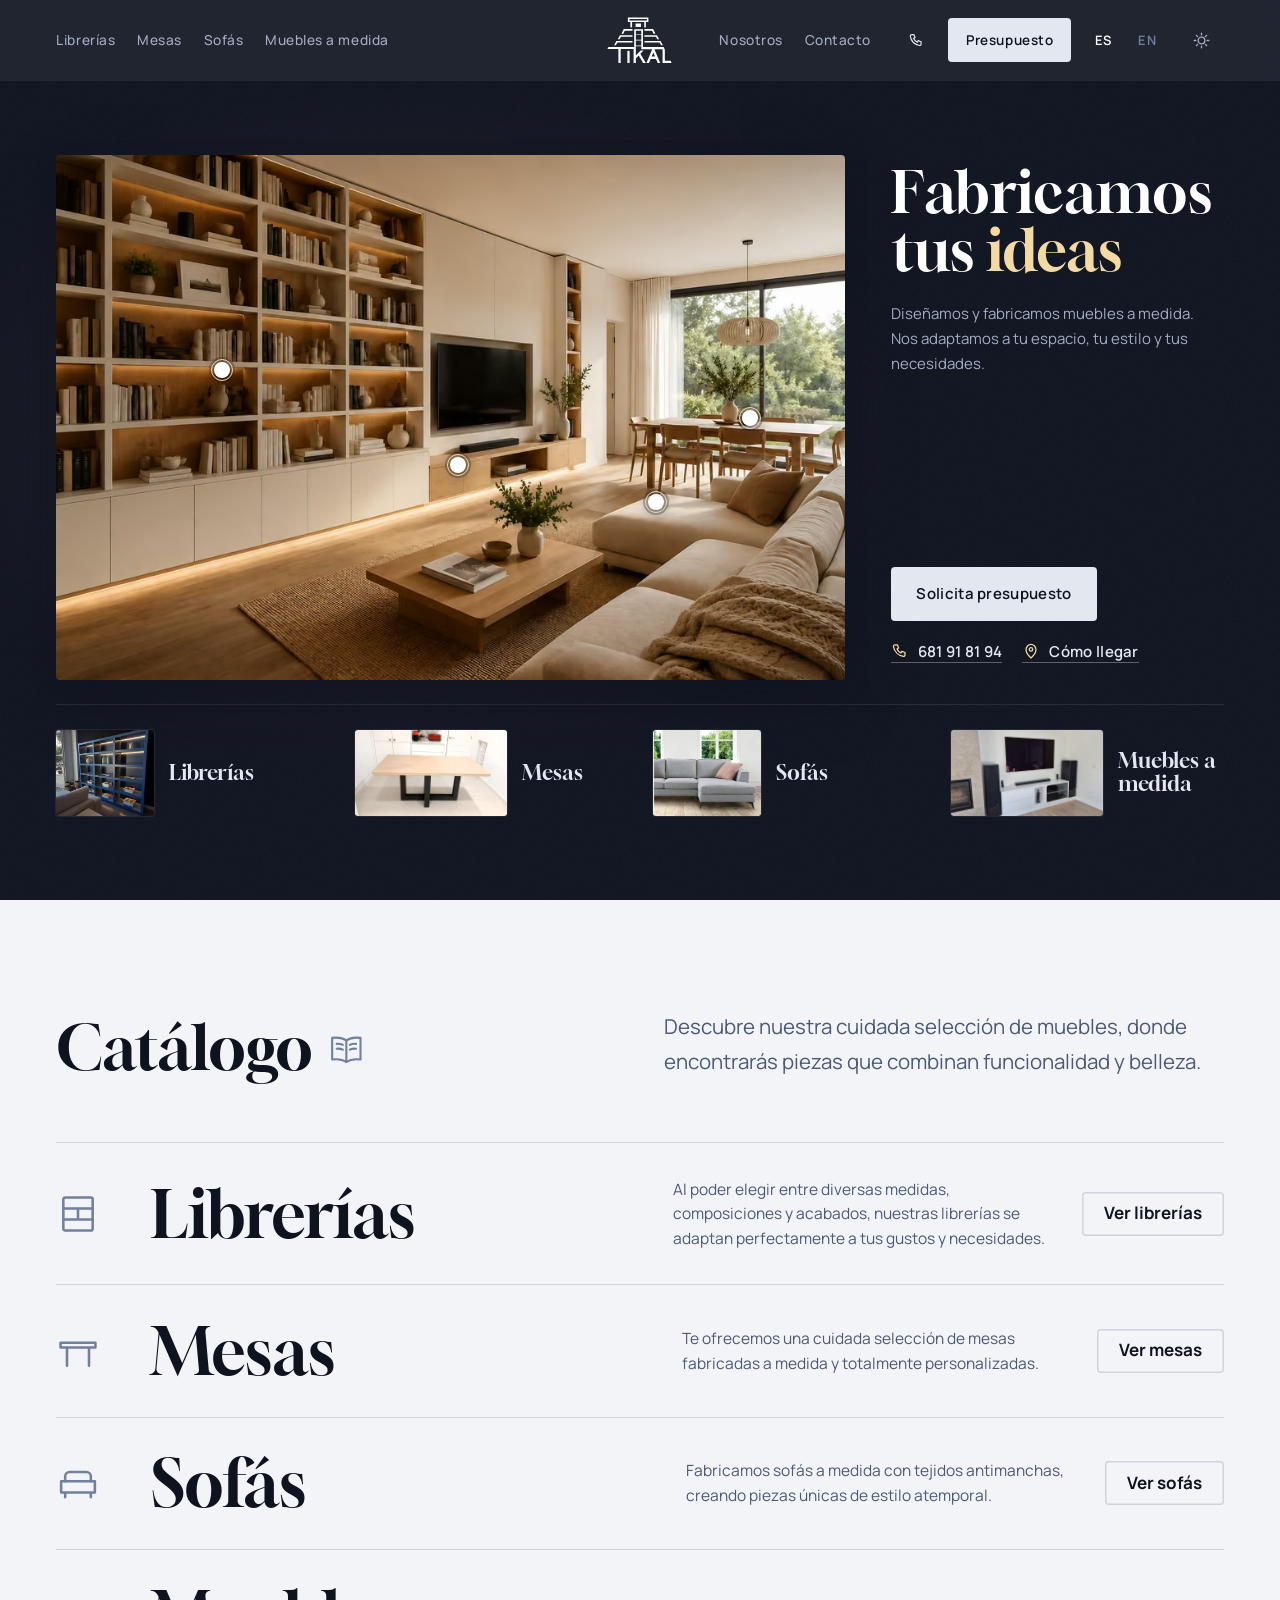
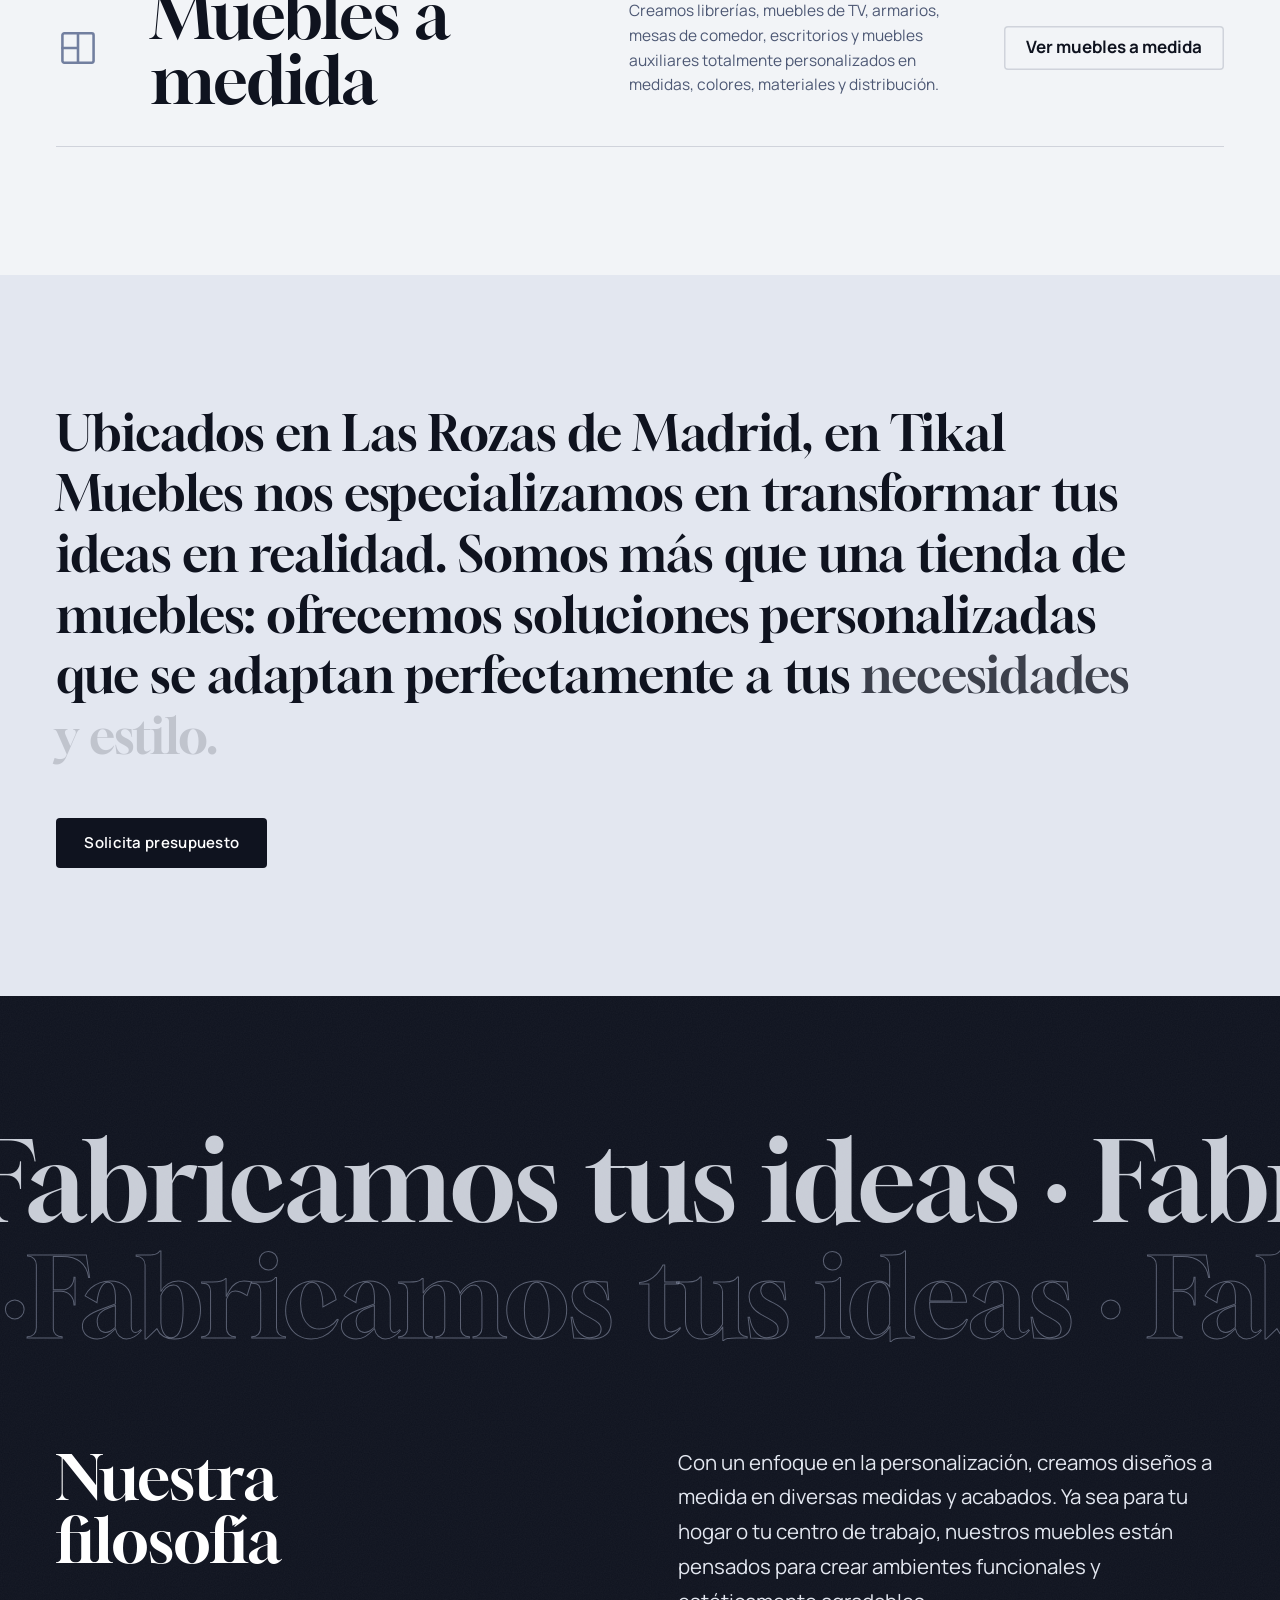
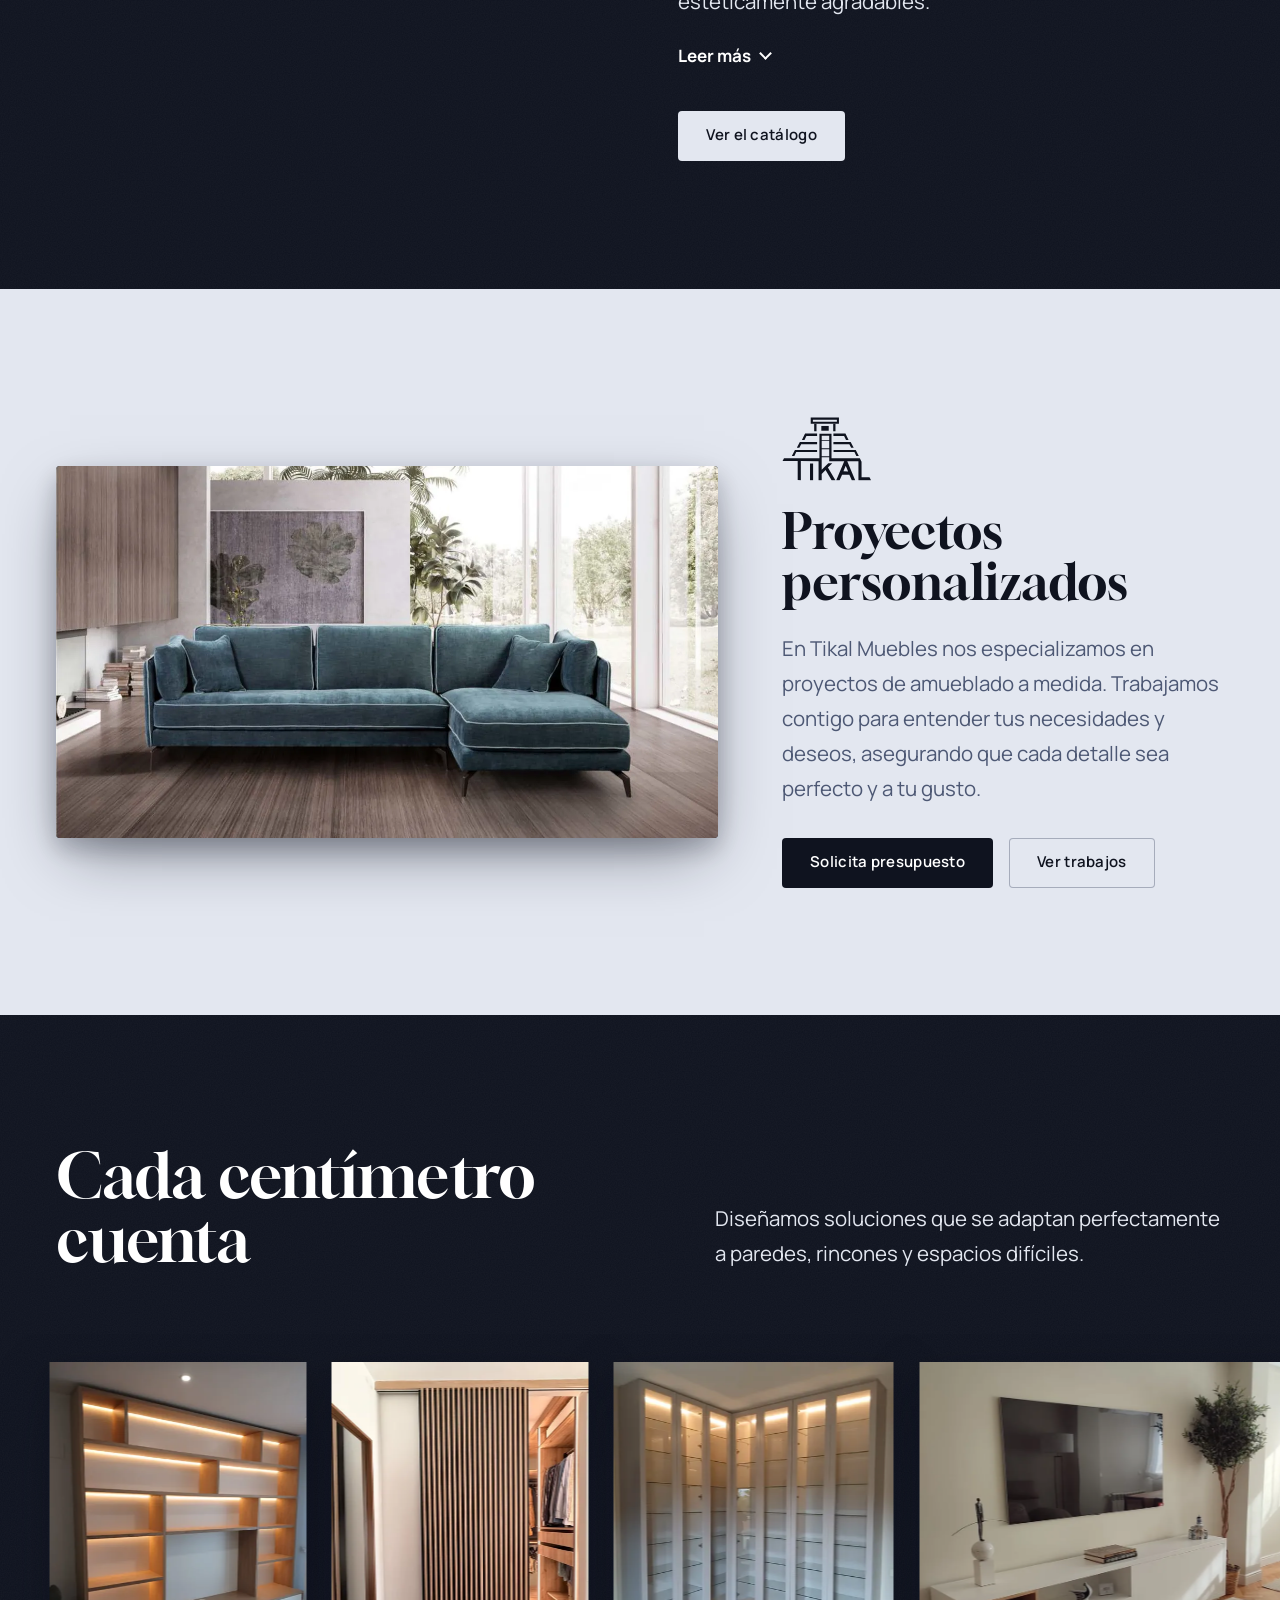
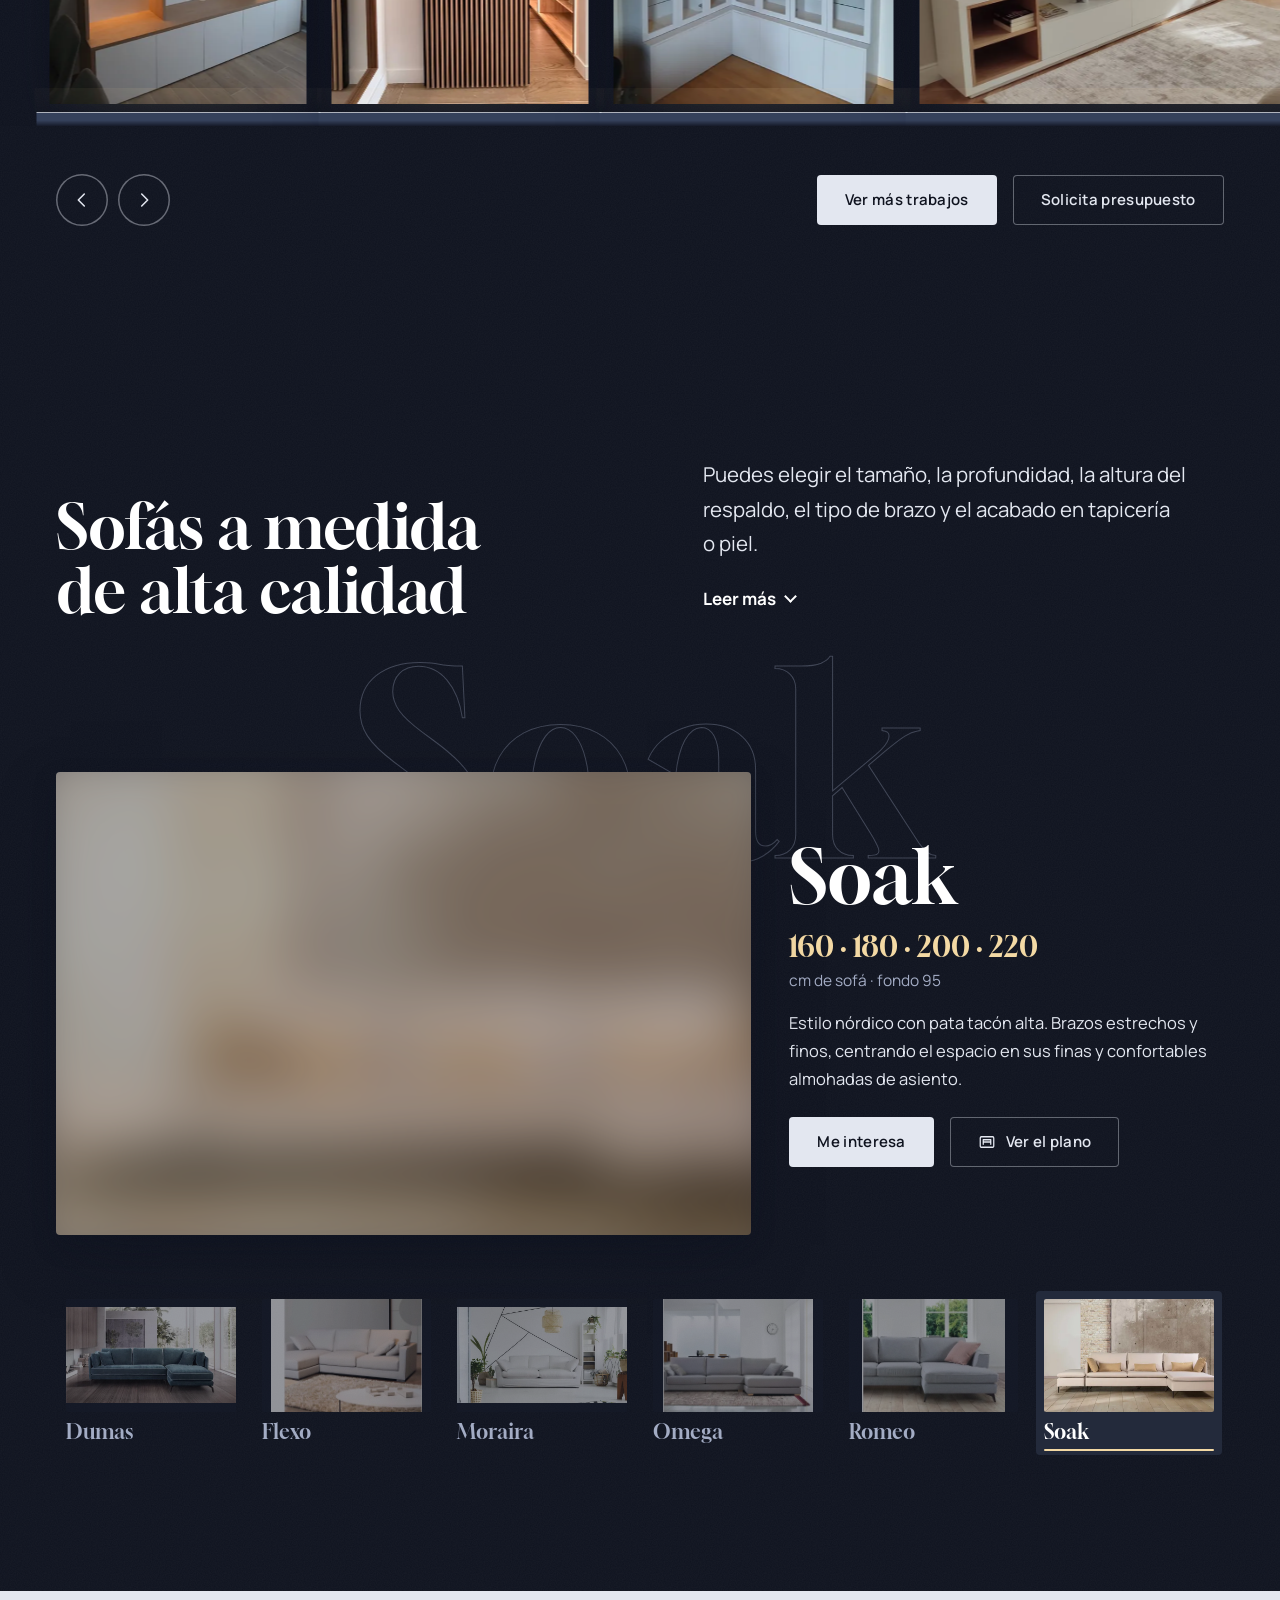
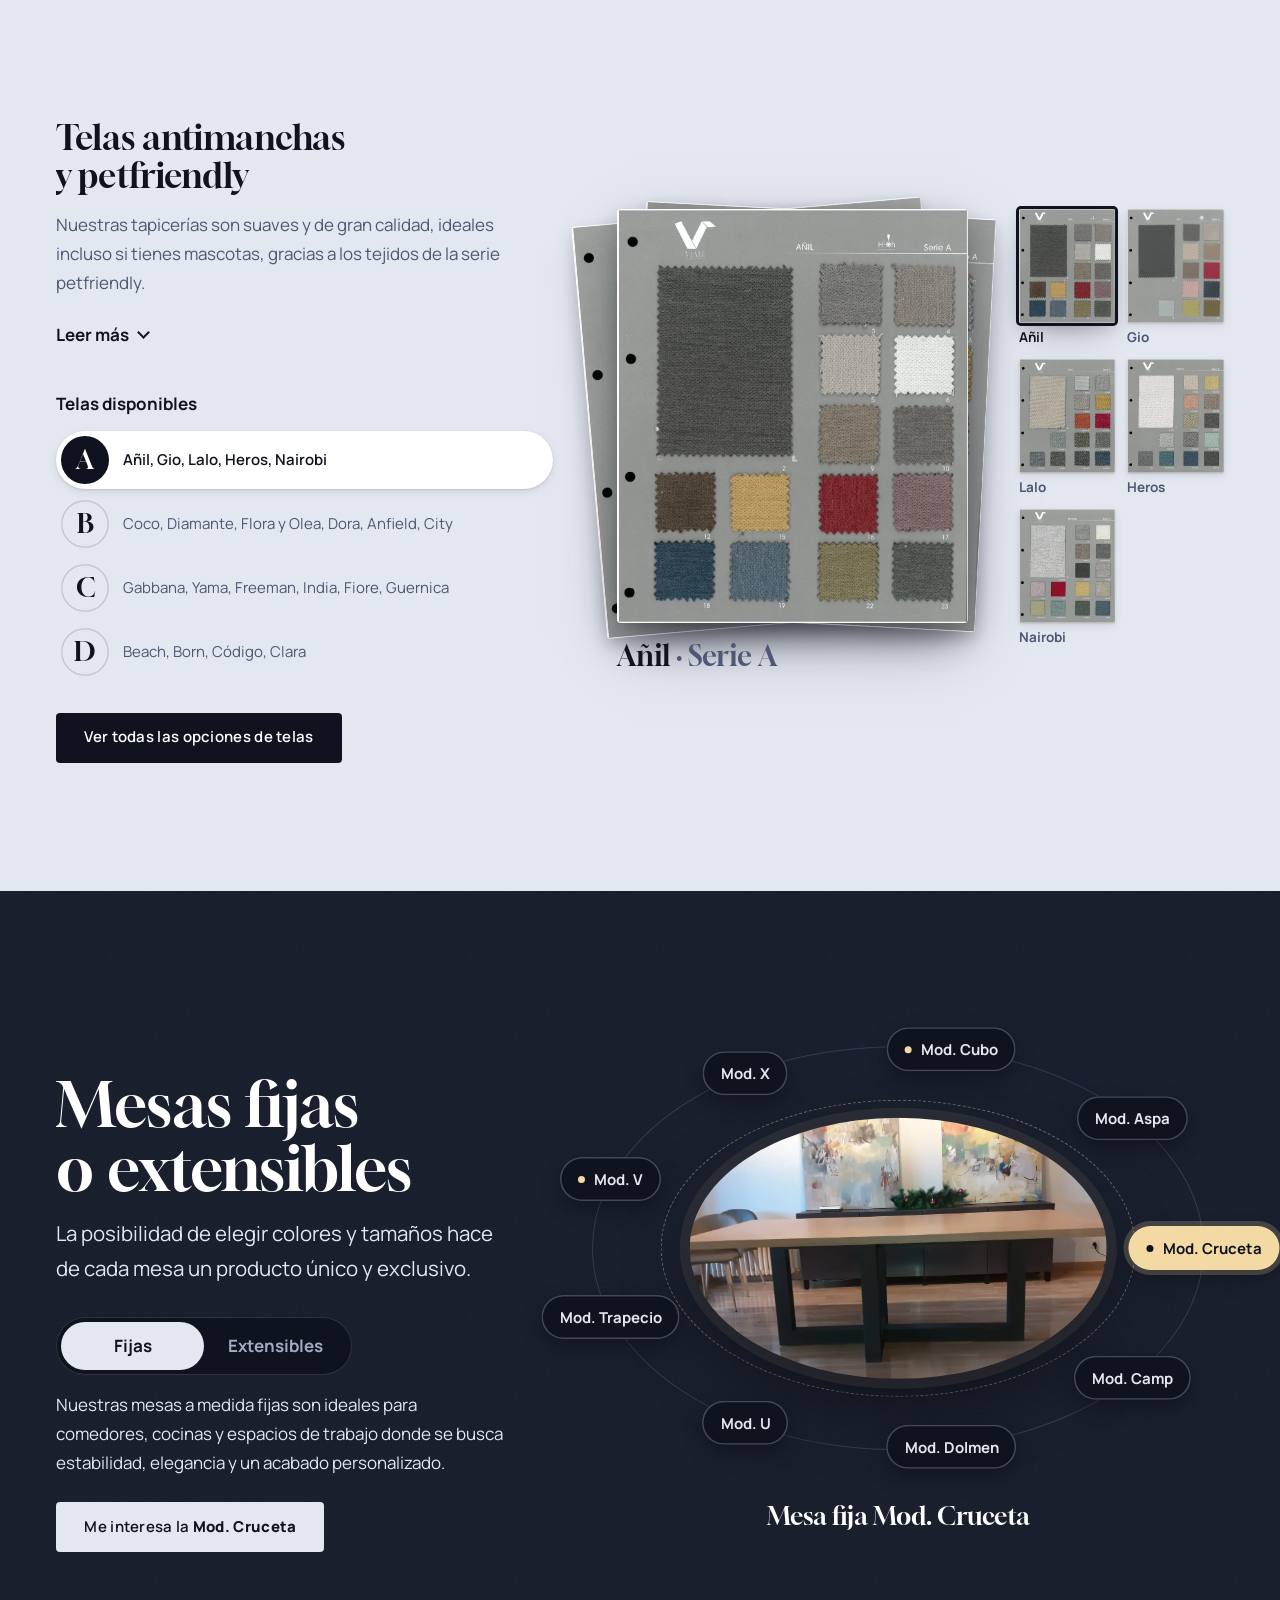
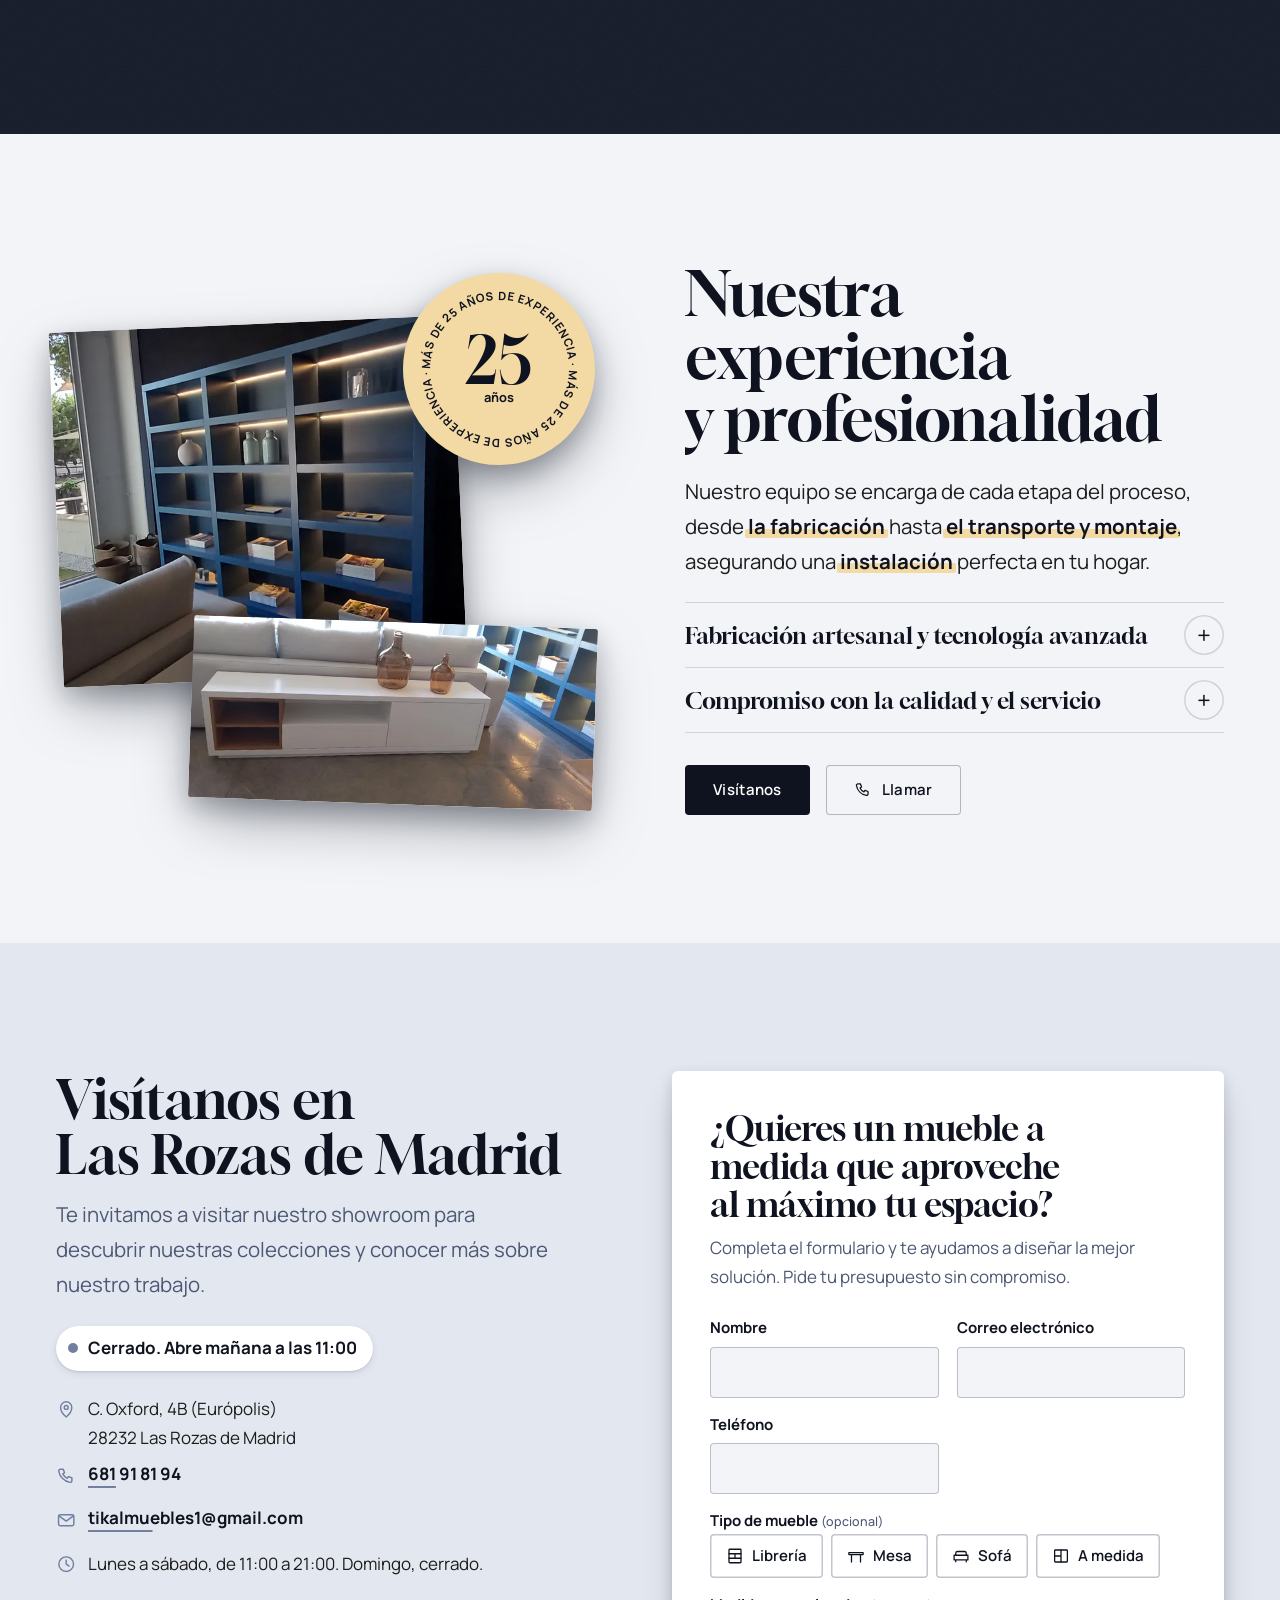
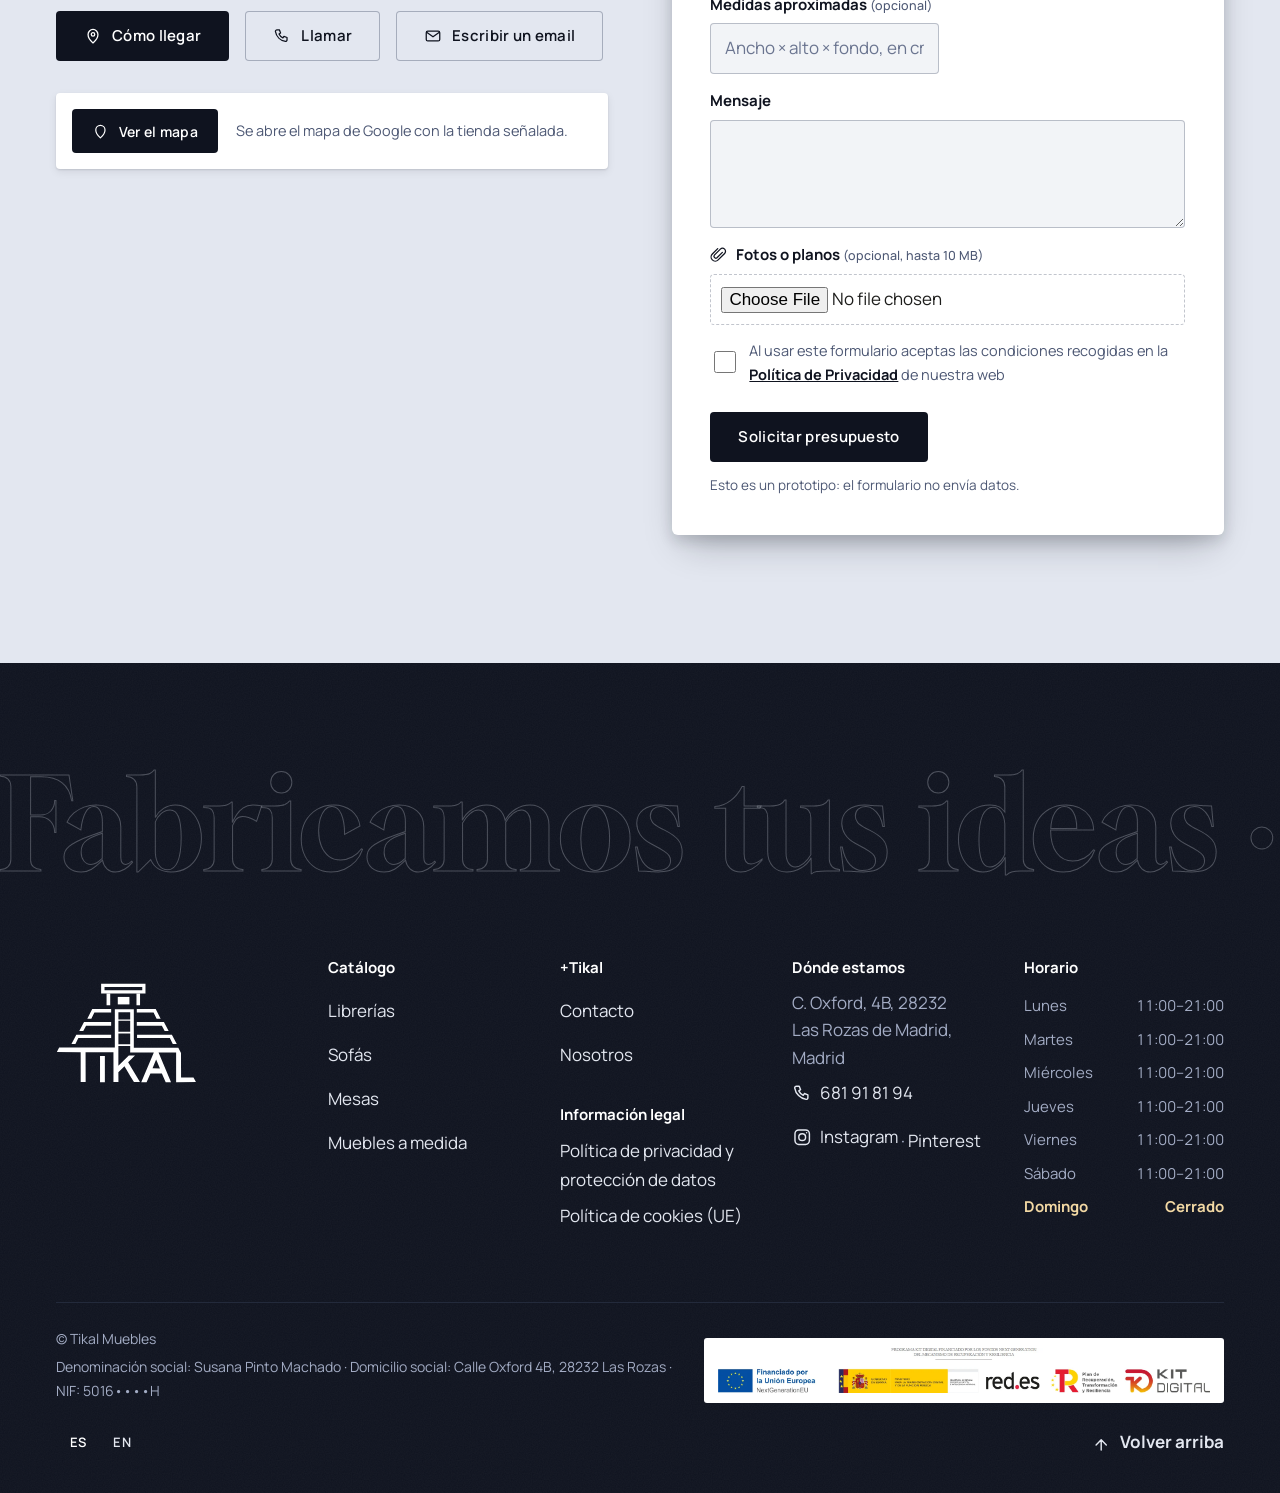
==== commit 28beb56f: "feat: home v4 — más premium, catálogo a la vista desde el hero y menú nuevo - Menú: logo centrado, l" ====
--- a/prototype/index.html
+++ b/prototype/index.html
@@ -41,7 +41,7 @@
 <link rel="preload" href="assets/fonts/manrope.woff2" as="font" type="font/woff2" crossorigin>
 <link rel="preload" as="image" type="image/avif"
   imagesrcset="assets/img/hero-salon-960.avif 960w, assets/img/hero-salon-1440.avif 1440w, assets/img/hero-salon-1920.avif 1920w, assets/img/hero-salon-2560.avif 2560w"
-  imagesizes="(min-aspect-ratio: 4/3) and (min-width: 900px) 72vw, 96vw">
+  imagesizes="(min-aspect-ratio: 4/3) and (min-width: 900px) 64vw, 96vw">
 <link rel="stylesheet" href="assets/css/global.css?v=2">
 <link rel="stylesheet" href="assets/css/home.css?v=2">
 <script type="application/ld+json">
@@ -70,6 +70,8 @@
   <symbol id="i-libreria" viewBox="0 0 24 24"><rect x="4" y="3" width="16" height="18" rx="1"/><path d="M4 9h16M4 15h16M12 9v6"/></symbol>
   <symbol id="i-mesa" viewBox="0 0 24 24"><path d="M2.5 7.5h19v2.6h-19zM6 10.1V20M18 10.1V20"/></symbol>
   <symbol id="i-sofa" viewBox="0 0 24 24"><path d="M5 11V8.4A2.4 2.4 0 0 1 7.4 6h9.2A2.4 2.4 0 0 1 19 8.4V11"/><path d="M2.8 11h18.4v6.2H2.8zM5 17.2v2.6M19 17.2v2.6"/></symbol>
+  <symbol id="i-sol" viewBox="0 0 24 24"><circle cx="12" cy="12" r="4.2"/><path d="M12 2.8v2.1M12 19.1v2.1M2.8 12h2.1M19.1 12h2.1M5.5 5.5 7 7M17 17l1.5 1.5M5.5 18.5 7 17M17 7l1.5-1.5"/></symbol>
+  <symbol id="i-luna" viewBox="0 0 24 24"><path d="M19.6 14.6A8 8 0 0 1 9.4 4.4a8 8 0 1 0 10.2 10.2z"/></symbol>
   <symbol id="i-catalogo" viewBox="0 0 24 24"><path d="M12 6.4C9.8 4.9 6.9 4.4 3.2 4.9v13.4c3.7-.5 6.6 0 8.8 1.5 2.2-1.5 5.1-2 8.8-1.5V4.9c-3.7-.5-6.6 0-8.8 1.5z"/><path d="M12 6.4v13.4M6 8.6c1.5-.1 2.8.1 3.8.6M6 11.6c1.5-.1 2.8.1 3.8.6M14.2 9.2c1-.5 2.3-.7 3.8-.6M14.2 12.2c1-.5 2.3-.7 3.8-.6"/></symbol>
   <symbol id="i-medida" viewBox="0 0 24 24"><rect x="3.5" y="4" width="17" height="16" rx="1"/><path d="M12 4v16M3.5 12h8.5"/></symbol>
   <symbol id="i-izq" viewBox="0 0 24 24"><path d="M14.5 5.5 8 12l6.5 6.5"/></symbol>
@@ -94,25 +96,31 @@
 
 <a class="saltar" href="#contenido">Saltar al contenido</a>
 
-<!-- ============================ CABECERA: fija; el menú lleva a sus páginas ============================ -->
+<!-- ============================ CABECERA: fija; el logo en el centro; todo lleva a sus páginas ============================ -->
 <header class="cab" id="cabecera">
+  <div class="cab-izq">
+    <button class="cab-menu-btn" type="button" aria-expanded="false" aria-controls="menu-movil"><span class="hamb" aria-hidden="true"><span></span></span><span class="cab-menu-txt">Menú</span></button>
+    <nav class="cab-menu" aria-label="Lo que fabricamos">
+      <ul>
+        <li><a class="m-link" href="https://tikalmuebles.com/librerias/">Librerías</a></li>
+        <li><a class="m-link" href="https://tikalmuebles.com/mesas/">Mesas</a></li>
+        <li><a class="m-link" href="https://tikalmuebles.com/sofas/">Sofás</a></li>
+        <li><a class="m-link" href="https://tikalmuebles.com/muebles-a-medida/">Muebles a medida</a></li>
+      </ul>
+    </nav>
+  </div>
   <a class="cab-logo" href="https://tikalmuebles.com/" aria-label="Tikal Muebles, inicio"><svg class="logo" aria-hidden="true" focusable="false"><use href="#logo-tikal"/></svg></a>
-  <nav class="cab-menu" aria-label="Principal">
-    <ul>
-      <li><a class="m-link" href="https://tikalmuebles.com/librerias/">Librerías</a></li>
-      <li><a class="m-link" href="https://tikalmuebles.com/mesas/">Mesas</a></li>
-      <li><a class="m-link" href="https://tikalmuebles.com/sofas/">Sofás</a></li>
-      <li><a class="m-link" href="https://tikalmuebles.com/muebles-a-medida/">Muebles a medida</a></li>
-      <li><a class="m-link" href="https://tikalmuebles.com/nosotros/">Nosotros</a></li>
-      <li><a class="m-link" href="https://tikalmuebles.com/contacto/">Contacto</a></li>
-    </ul>
-  </nav>
-  <div class="cab-acciones">
+  <div class="cab-der">
+    <nav class="cab-casa" aria-label="Tikal">
+      <ul>
+        <li><a class="m-link" href="https://tikalmuebles.com/nosotros/">Nosotros</a></li>
+        <li><a class="m-link" href="https://tikalmuebles.com/contacto/">Contacto</a></li>
+      </ul>
+    </nav>
     <a class="cab-tel" href="tel:+34681918194" aria-label="Llamar al 681 91 81 94"><svg class="ic" aria-hidden="true"><use href="#i-tel"/></svg><span class="cab-tel-txt">681 91 81 94</span></a>
-    <a class="btn btn-claro btn-peq btn-presu" href="#contacto"><span>Solicita presupuesto</span></a>
+    <a class="btn btn-claro btn-peq btn-presu" href="#contacto"><span>Presupuesto</span></a>
     <nav class="idioma" aria-label="Idioma"><a href="#inicio" aria-current="page" lang="es">ES</a><a href="https://tikalmuebles.com/en/" lang="en" hreflang="en">EN</a></nav>
-    <button class="tema" type="button" aria-pressed="false" aria-label="Modo oscuro"><span class="tema-txt" aria-hidden="true">Claro</span><span class="tema-pista" aria-hidden="true"><span class="tema-bola"></span></span><span class="tema-txt" aria-hidden="true">Oscuro</span></button>
-    <button class="cab-menu-btn" type="button" aria-expanded="false" aria-controls="menu-movil"><span class="hamb" aria-hidden="true"><span></span></span><span class="cab-menu-txt">Menú</span></button>
+    <button class="tema tema-ic" type="button" aria-pressed="false" aria-label="Modo oscuro"><svg class="ic ic-sol" aria-hidden="true"><use href="#i-sol"/></svg><svg class="ic ic-luna" aria-hidden="true"><use href="#i-luna"/></svg></button>
   </div>
 </header>
 
@@ -136,117 +144,43 @@
 </div>
 
 <main id="contenido">
-  <!-- ============================ 1 · HERO (su bloque 1): su lema, con la palabra que cambia al recorrer sus muebles ============================ -->
-  <section class="hero" id="inicio" data-hero aria-labelledby="titular">
+  <!-- ============================ 1 · HERO (su bloque 1): su salón, su lema y, debajo, lo que fabrican ============================ -->
+  <section class="hero grano" id="inicio" data-hero aria-labelledby="titular">
     <div class="hero-marco">
-      <h1 class="hero-titulo" id="titular"><span class="ht-l1">Fabricamos</span> <span class="ht-l2"><span class="ht-tus">tus</span> <span class="ht-giro"><span class="ht-palabra">ideas</span></span></span></h1>
-      <div class="hero-lado">
-        <p class="entradilla a" style="--d:0">Diseñamos y fabricamos muebles a medida. Nos adaptamos a tu espacio, tu estilo y tus necesidades.</p>
-        <div class="acciones grupo">
-          <a class="btn btn-claro btn-principal a" style="--d:1" href="#contacto"><span>Solicita presupuesto</span></a>
-          <a class="btn btn-hueco a" style="--d:2" href="tel:+34681918194"><svg class="ic" aria-hidden="true"><use href="#i-tel"/></svg><span>Llamar</span></a>
-          <a class="btn btn-hueco a" style="--d:3" href="https://www.google.com/maps/dir/?api=1&amp;destination=C.%20Oxford%204B%2C%2028232%20Las%20Rozas%20de%20Madrid" target="_blank" rel="noopener"><svg class="ic" aria-hidden="true"><use href="#i-mapa"/></svg><span>Cómo llegar</span></a>
-        </div>
-        <ul class="hero-cats" aria-label="Lo que fabricamos">
-          <li class="a" style="--d:4"><a class="hc" href="#catalogo" data-cat="librerias"><svg class="ic" aria-hidden="true"><use href="#i-libreria"/></svg><span>Librerías</span></a></li>
-          <li class="a" style="--d:5"><a class="hc" href="#catalogo" data-cat="muebles"><svg class="ic" aria-hidden="true"><use href="#i-medida"/></svg><span>Muebles a medida</span></a></li>
-          <li class="a" style="--d:6"><a class="hc" href="#sofas" data-cat="sofas"><svg class="ic" aria-hidden="true"><use href="#i-sofa"/></svg><span>Sofás</span></a></li>
-          <li class="a" style="--d:7"><a class="hc" href="#mesas" data-cat="mesas"><svg class="ic" aria-hidden="true"><use href="#i-mesa"/></svg><span>Mesas</span></a></li>
-        </ul>
-      </div>
       <figure class="hero-foto">
         <picture>
-          <source type="image/avif" srcset="assets/img/hero-salon-960.avif 960w, assets/img/hero-salon-1440.avif 1440w, assets/img/hero-salon-1920.avif 1920w, assets/img/hero-salon-2560.avif 2560w" sizes="(min-aspect-ratio: 4/3) and (min-width: 900px) 72vw, 96vw">
-          <source type="image/webp" srcset="assets/img/hero-salon-960.webp 960w, assets/img/hero-salon-1440.webp 1440w, assets/img/hero-salon-1920.webp 1920w, assets/img/hero-salon-2560.webp 2560w" sizes="(min-aspect-ratio: 4/3) and (min-width: 900px) 72vw, 96vw">
+          <source type="image/avif" srcset="assets/img/hero-salon-960.avif 960w, assets/img/hero-salon-1440.avif 1440w, assets/img/hero-salon-1920.avif 1920w, assets/img/hero-salon-2560.avif 2560w" sizes="(min-aspect-ratio: 4/3) and (min-width: 900px) 64vw, 96vw">
+          <source type="image/webp" srcset="assets/img/hero-salon-960.webp 960w, assets/img/hero-salon-1440.webp 1440w, assets/img/hero-salon-1920.webp 1920w, assets/img/hero-salon-2560.webp 2560w" sizes="(min-aspect-ratio: 4/3) and (min-width: 900px) 64vw, 96vw">
           <img class="hf-real" data-foto src="assets/img/hero-salon-1440.webp" width="1440" height="960" alt="Salón con librería de pared en blanco y roble con luces led, televisión empotrada, sofá rinconera y comedor" fetchpriority="high" decoding="async">
         </picture>
         <!-- La entrada: una puerta de palillería de roble que abre sus lamas -->
         <div class="hf-lamas" aria-hidden="true"><i style="--k:0"></i><i style="--k:1"></i><i style="--k:2"></i><i style="--k:3"></i><i style="--k:4"></i><i style="--k:5"></i><i style="--k:6"></i><i style="--k:7"></i><i style="--k:8"></i><i style="--k:9"></i><i style="--k:10"></i><i style="--k:11"></i><i style="--k:12"></i><i style="--k:13"></i></div>
-        <a class="pin" href="#catalogo" data-cat="librerias" style="--x:21%;--y:41%"><span class="pin-punto"></span><span class="pin-eti">Librerías</span></a>
-        <a class="pin" href="#catalogo" data-cat="muebles" style="--x:51%;--y:59%"><span class="pin-punto"></span><span class="pin-eti">Muebles a medida</span></a>
+        <a class="pin" href="#catalogo-librerias" data-cat="librerias" style="--x:21%;--y:41%"><span class="pin-punto"></span><span class="pin-eti">Librerías</span></a>
+        <a class="pin" href="#catalogo-muebles" data-cat="muebles" style="--x:51%;--y:59%"><span class="pin-punto"></span><span class="pin-eti">Muebles a medida</span></a>
         <a class="pin" href="#sofas" data-cat="sofas" style="--x:76%;--y:66%"><span class="pin-punto"></span><span class="pin-eti">Sofás</span></a>
         <a class="pin pin-izq" href="#mesas" data-cat="mesas" style="--x:88%;--y:50%"><span class="pin-punto"></span><span class="pin-eti">Mesas</span></a>
       </figure>
-      <span class="hero-guia" aria-hidden="true"></span>
-    </div>
-  </section>
-
-  <!-- ============================ 2 · INTRO (su bloque 2): las palabras se encienden al leer ============================ -->
-  <section class="intro" aria-label="Tikal Muebles en Las Rozas de Madrid">
-    <div class="envoltura intro-cuerpo">
-      <p class="intro-texto" data-encender>Ubicados en Las Rozas de Madrid, en Tikal Muebles nos especializamos en transformar tus ideas en realidad. Somos más que una tienda de muebles: ofrecemos soluciones personalizadas que se adaptan perfectamente a tus necesidades y estilo.</p>
-      <a class="btn btn-principal" href="#contacto"><span>Solicita presupuesto</span></a>
-    </div>
-  </section>
-
-  <!-- ============================ 3 · NUESTRA FILOSOFÍA (su bloque 3): su lema, en grande y en movimiento ============================ -->
-  <section class="filosofia" aria-labelledby="t-filosofia">
-    <div class="lema" aria-hidden="true" data-ancho-libre>
-      <p class="lema-fila"><span>Fabricamos tus ideas · Fabricamos tus ideas · Fabricamos tus ideas · Fabricamos tus ideas · </span><span>Fabricamos tus ideas · Fabricamos tus ideas · Fabricamos tus ideas · Fabricamos tus ideas · </span></p>
-      <p class="lema-fila lema-inversa"><span>Fabricamos tus ideas · Fabricamos tus ideas · Fabricamos tus ideas · Fabricamos tus ideas · </span><span>Fabricamos tus ideas · Fabricamos tus ideas · Fabricamos tus ideas · Fabricamos tus ideas · </span></p>
-    </div>
-    <div class="envoltura filosofia-rejilla revelar">
-      <h2 class="titular" id="t-filosofia"><span class="linea"><span>Nuestra</span></span><span class="linea"><span>filosofía</span></span></h2>
-      <div class="filosofia-texto">
-        <p class="entrada sube" style="--d:1">Con un enfoque en la personalización, creamos diseños a medida en diversas medidas y acabados. Ya sea para tu hogar o tu centro de trabajo, nuestros muebles están pensados para crear ambientes funcionales y estéticamente agradables.</p>
-        <details class="mas sube" style="--d:2"><summary>Leer más</summary><p>Cada mueble está diseñado para añadir un toque especial a tus espacios, asegurando que cada rincón refleje tu personalidad y estilo.</p></details>
-        <div class="botones sube" style="--d:3"><a class="btn" href="#catalogo"><span>Ver el catálogo</span></a></div>
-      </div>
-    </div>
-  </section>
-
-  <!-- ============================ 4 · PROYECTOS PERSONALIZADOS (su bloque 4): de la idea al sofá ============================ -->
-  <section class="proyectos" id="proyectos" aria-labelledby="t-proyectos">
-    <div class="envoltura proyectos-rejilla">
-      <figure class="armario" data-armario>
-        <div class="armario-foto"><img data-foto src="assets/img/sofa-dumas-1280.webp" srcset="assets/img/sofa-dumas-640.webp 640w, assets/img/sofa-dumas-1280.webp 1280w, assets/img/sofa-dumas-1920.webp 1920w" sizes="(min-width: 1000px) 56vw, 92vw" width="1280" height="720" alt="Sofá Dumas con chaise longue en terciopelo azul" loading="lazy" decoding="async"></div>
-        <span class="hoja p-iz" aria-hidden="true"></span><span class="hoja p-de" aria-hidden="true"></span>
-      </figure>
-      <div class="proyectos-texto revelar">
-        <svg class="proyectos-logo sube" aria-hidden="true"><use href="#logo-tikal"/></svg>
-        <h2 class="titular" id="t-proyectos"><span class="linea"><span>Proyectos</span></span><span class="linea"><span>personalizados</span></span></h2>
-        <p class="entrada sube" style="--d:1">En Tikal Muebles nos especializamos en proyectos de amueblado a medida. Trabajamos contigo para entender tus necesidades y deseos, asegurando que cada detalle sea perfecto y a tu gusto.</p>
-        <div class="botones grupo sube" style="--d:2">
-          <a class="btn btn-principal" href="#contacto"><span>Solicita presupuesto</span></a>
-          <a class="btn btn-linea" href="#trabajos"><span>Ver trabajos</span></a>
-        </div>
-      </div>
-    </div>
-  </section>
-
-  <!-- ============================ 5 · CADA CENTÍMETRO CUENTA: la estantería de trabajos reales ============================ -->
-  <section class="trabajos" id="trabajos" aria-labelledby="t-trabajos">
-    <div class="envoltura trabajos-cabeza revelar">
-      <h2 class="titular" id="t-trabajos"><span class="linea"><span>Cada centímetro cuenta</span></span></h2>
-      <p class="entrada sube" style="--d:1">Diseñamos soluciones que se adaptan perfectamente a paredes, rincones y espacios difíciles.</p>
-    </div>
-    <div class="estanteria" data-ancho-libre>
-      <ul class="est-pista">
-        <li><button class="hueco" type="button" data-i="0"><img data-foto src="assets/img/trabajo-libreria-laca-madera-led-480.webp" srcset="assets/img/trabajo-libreria-laca-madera-led-480.webp 480w, assets/img/trabajo-libreria-laca-madera-led-960.webp 960w" sizes="(min-width: 768px) 340px, 60vw" width="480" height="640" alt="Librería en laca y madera con luces led" loading="lazy" decoding="async" data-grande="assets/img/trabajo-libreria-laca-madera-led-1530.webp"><span class="hueco-pie">Librería en laca y madera con luces led</span></button></li>
-        <li><button class="hueco" type="button" data-i="1"><img data-foto src="assets/img/trabajo-vestidor-palilleria-480.webp" srcset="assets/img/trabajo-vestidor-palilleria-480.webp 480w, assets/img/trabajo-vestidor-palilleria-960.webp 960w" sizes="(min-width: 768px) 340px, 60vw" width="480" height="641" alt="Vestidor con puerta de palillería" loading="lazy" decoding="async" data-grande="assets/img/trabajo-vestidor-palilleria-1199.webp"><span class="hueco-pie">Vestidor con puerta de palillería</span></button></li>
-        <li><button class="hueco" type="button" data-i="2"><img data-foto src="assets/img/trabajo-vitrinas-laca-cristal-480.webp" srcset="assets/img/trabajo-vitrinas-laca-cristal-480.webp 480w, assets/img/trabajo-vitrinas-laca-cristal-960.webp 960w" sizes="(min-width: 768px) 370px, 66vw" width="480" height="586" alt="Vitrinas personalizadas en laca y cristal con luces led. Zona de almacenaje inferior" loading="lazy" decoding="async" data-grande="assets/img/trabajo-vitrinas-laca-cristal-1200.webp" data-extra="Fabricada para guardar una colección de coches."><span class="hueco-pie">Vitrinas personalizadas en laca y cristal con luces led</span></button></li>
-        <li><button class="hueco" type="button" data-i="3"><img data-foto src="assets/img/trabajo-mueble-tv-270-640.webp" srcset="assets/img/trabajo-mueble-tv-270-640.webp 640w, assets/img/trabajo-mueble-tv-270-1280.webp 1280w" sizes="(min-width: 768px) 740px, 96vw" width="640" height="389" alt="Mueble para TV en laca y madera, 270 × 40 × 60" loading="lazy" decoding="async" data-grande="assets/img/trabajo-mueble-tv-270-1848.webp"><span class="hueco-pie">Mueble para TV en laca y madera, 270 × 40 × 60</span></button></li>
-        <li><button class="hueco" type="button" data-i="4"><img data-foto src="assets/img/trabajo-mueble-roble-480.webp" srcset="assets/img/trabajo-mueble-roble-480.webp 480w, assets/img/trabajo-mueble-roble-960.webp 960w" sizes="(min-width: 768px) 340px, 60vw" width="480" height="640" alt="Mueble a medida en madera de roble" loading="lazy" decoding="async" data-grande="assets/img/trabajo-mueble-roble-1536.webp"><span class="hueco-pie">Mueble a medida en madera de roble</span></button></li>
-        <li><button class="hueco" type="button" data-i="5"><img data-foto src="assets/img/libreria-lacada-led-480.webp" srcset="assets/img/libreria-lacada-led-480.webp 480w, assets/img/libreria-lacada-led-960.webp 960w" sizes="(min-width: 768px) 340px, 60vw" width="480" height="640" alt="Librería lacada a medida con luces led" loading="lazy" decoding="async" data-grande="assets/img/libreria-lacada-led-1530.webp"><span class="hueco-pie">Librería lacada a medida con luces led</span></button></li>
-        <li><button class="hueco" type="button" data-i="6"><img data-foto src="assets/img/trabajo-libreria-roble-480.webp" srcset="assets/img/trabajo-libreria-roble-480.webp 480w, assets/img/trabajo-libreria-roble-960.webp 960w" sizes="(min-width: 768px) 340px, 60vw" width="480" height="640" alt="Librería fabricada a medida en madera de roble" loading="lazy" decoding="async" data-grande="assets/img/trabajo-libreria-roble-1200.webp"><span class="hueco-pie">Librería fabricada a medida en madera de roble</span></button></li>
-        <li><button class="hueco" type="button" data-i="7"><img data-foto src="assets/img/trabajo-libreria-blanca-led-640.webp" srcset="assets/img/trabajo-libreria-blanca-led-640.webp 640w, assets/img/trabajo-libreria-blanca-led-1280.webp 1280w" sizes="(min-width: 768px) 600px, 96vw" width="640" height="480" alt="Librería lacada en blanco a medida con luces led" loading="lazy" decoding="async" data-grande="assets/img/trabajo-libreria-blanca-led-2048.webp"><span class="hueco-pie">Librería lacada en blanco a medida con luces led</span></button></li>
-        <li><button class="hueco" type="button" data-i="8"><img data-foto src="assets/img/trabajo-zona-trabajo-roble-480.webp" srcset="assets/img/trabajo-zona-trabajo-roble-480.webp 480w, assets/img/trabajo-zona-trabajo-roble-960.webp 960w" sizes="(min-width: 768px) 340px, 60vw" width="480" height="640" alt="Zona de trabajo a medida con mesa y estantes en roble" loading="lazy" decoding="async" data-grande="assets/img/trabajo-zona-trabajo-roble-1200.webp"><span class="hueco-pie">Zona de trabajo a medida con mesa y estantes en roble</span></button></li>
-        <li><button class="hueco" type="button" data-i="9"><img data-foto src="assets/img/trabajo-libreria-armario-480.webp" srcset="assets/img/trabajo-libreria-armario-480.webp 480w, assets/img/trabajo-libreria-armario-960.webp 960w" sizes="(min-width: 768px) 260px, 46vw" width="480" height="853" alt="Librería a medida lacada en blanco con armario integrado y almacenaje inferior" loading="lazy" decoding="async" data-grande="assets/img/trabajo-libreria-armario-1152.webp"><span class="hueco-pie">Librería a medida lacada en blanco con armario integrado</span></button></li>
+      <div class="hero-lado">
+        <h1 class="hero-titulo" id="titular"><span class="ht-l1">Fabricamos</span> <span class="ht-l2"><span class="ht-tus">tus</span> <span class="ht-giro"><span class="ht-palabra">ideas</span></span></span></h1>
+        <p class="entradilla a" style="--d:0">Diseñamos y fabricamos muebles a medida. Nos adaptamos a tu espacio, tu estilo y tus necesidades.</p>
+        <div class="acciones">
+          <a class="btn btn-claro a" style="--d:1" href="#contacto"><span>Solicita presupuesto</span></a>
+          <div class="hero-enlaces a" style="--d:2">
+            <a class="he" href="tel:+34681918194"><svg class="ic" aria-hidden="true"><use href="#i-tel"/></svg><span>681 91 81 94</span></a>
+            <a class="he" href="https://www.google.com/maps/dir/?api=1&amp;destination=C.%20Oxford%204B%2C%2028232%20Las%20Rozas%20de%20Madrid" target="_blank" rel="noopener"><svg class="ic" aria-hidden="true"><use href="#i-mapa"/></svg><span>Cómo llegar</span></a>
+          </div>
+        </div>
+      </div>
+      <ul class="hero-cats" aria-label="Lo que fabricamos">
+        <li class="a" style="--d:3"><a class="hc" href="#catalogo-librerias" data-cat="librerias"><span class="hc-foto"><img src="assets/img/expo-libreria-azul-640.webp" width="640" height="562" alt="" decoding="async"></span><span class="hc-nombre">Librerías</span></a></li>
+        <li class="a" style="--d:4"><a class="hc" href="#mesas" data-cat="mesas"><span class="hc-foto"><img src="assets/img/cat-mesas-cruceta-640.webp" width="640" height="360" alt="" decoding="async"></span><span class="hc-nombre">Mesas</span></a></li>
+        <li class="a" style="--d:5"><a class="hc" href="#sofas" data-cat="sofas"><span class="hc-foto"><img src="assets/img/sofa-romeo-640.webp" width="640" height="506" alt="" decoding="async"></span><span class="hc-nombre">Sofás</span></a></li>
+        <li class="a" style="--d:6"><a class="hc" href="#catalogo-muebles" data-cat="muebles"><span class="hc-foto"><img src="assets/img/cat-muebles-medida-640.webp" width="640" height="360" alt="" decoding="async"></span><span class="hc-nombre">Muebles a medida</span></a></li>
       </ul>
     </div>
-    <div class="envoltura trabajos-pie">
-      <div class="est-mandos">
-        <button class="est-btn" type="button" data-mover="-1" aria-label="Trabajo anterior"><svg class="ic" aria-hidden="true"><use href="#i-izq"/></svg></button>
-        <button class="est-btn" type="button" data-mover="1" aria-label="Trabajo siguiente"><svg class="ic" aria-hidden="true"><use href="#i-der"/></svg></button>
-      </div>
-      <div class="botones grupo">
-        <button class="btn btn-claro btn-principal" type="button" data-abrir-visor="todos"><span>Ver más trabajos</span></button>
-        <a class="btn btn-hueco" href="#contacto"><span>Solicita presupuesto</span></a>
-      </div>
-    </div>
-  </section>
-
-  <!-- ============================ 6 · CATÁLOGO: un índice; la foto de cada categoría sigue al cursor ============================ -->
+  </section>
+
+  <!-- ============================ 2 · CATÁLOGO, justo tras el hero: un índice; la foto de cada categoría sigue al cursor ============================ -->
   <section class="catalogo" id="catalogo" aria-labelledby="t-catalogo">
     <div class="envoltura">
       <div class="catalogo-cabeza revelar">
@@ -295,8 +229,83 @@
     <div class="flotador" aria-hidden="true"><div class="flotador-in"><img alt="" width="640" height="480"></div></div>
   </section>
 
+  <!-- ============================ 2 · INTRO (su bloque 2): las palabras se encienden al leer ============================ -->
+  <section class="intro" aria-label="Tikal Muebles en Las Rozas de Madrid">
+    <div class="envoltura intro-cuerpo">
+      <p class="intro-texto" data-encender>Ubicados en Las Rozas de Madrid, en Tikal Muebles nos especializamos en transformar tus ideas en realidad. Somos más que una tienda de muebles: ofrecemos soluciones personalizadas que se adaptan perfectamente a tus necesidades y estilo.</p>
+      <a class="btn btn-principal" href="#contacto"><span>Solicita presupuesto</span></a>
+    </div>
+  </section>
+
+  <!-- ============================ 3 · NUESTRA FILOSOFÍA (su bloque 3): su lema, en grande y en movimiento ============================ -->
+  <section class="filosofia grano" aria-labelledby="t-filosofia">
+    <div class="lema" aria-hidden="true" data-ancho-libre>
+      <p class="lema-fila"><span>Fabricamos tus ideas · Fabricamos tus ideas · Fabricamos tus ideas · Fabricamos tus ideas · </span><span>Fabricamos tus ideas · Fabricamos tus ideas · Fabricamos tus ideas · Fabricamos tus ideas · </span></p>
+      <p class="lema-fila lema-inversa"><span>Fabricamos tus ideas · Fabricamos tus ideas · Fabricamos tus ideas · Fabricamos tus ideas · </span><span>Fabricamos tus ideas · Fabricamos tus ideas · Fabricamos tus ideas · Fabricamos tus ideas · </span></p>
+    </div>
+    <div class="envoltura filosofia-rejilla revelar">
+      <h2 class="titular" id="t-filosofia"><span class="linea"><span>Nuestra</span></span><span class="linea"><span>filosofía</span></span></h2>
+      <div class="filosofia-texto">
+        <p class="entrada sube" style="--d:1">Con un enfoque en la personalización, creamos diseños a medida en diversas medidas y acabados. Ya sea para tu hogar o tu centro de trabajo, nuestros muebles están pensados para crear ambientes funcionales y estéticamente agradables.</p>
+        <details class="mas sube" style="--d:2"><summary>Leer más</summary><p>Cada mueble está diseñado para añadir un toque especial a tus espacios, asegurando que cada rincón refleje tu personalidad y estilo.</p></details>
+        <div class="botones sube" style="--d:3"><a class="btn" href="#catalogo"><span>Ver el catálogo</span></a></div>
+      </div>
+    </div>
+  </section>
+
+  <!-- ============================ 4 · PROYECTOS PERSONALIZADOS (su bloque 4): de la idea al sofá ============================ -->
+  <section class="proyectos" id="proyectos" aria-labelledby="t-proyectos">
+    <div class="envoltura proyectos-rejilla">
+      <figure class="armario" data-armario>
+        <div class="armario-foto"><img data-foto src="assets/img/sofa-dumas-1280.webp" srcset="assets/img/sofa-dumas-640.webp 640w, assets/img/sofa-dumas-1280.webp 1280w, assets/img/sofa-dumas-1920.webp 1920w" sizes="(min-width: 1000px) 56vw, 92vw" width="1280" height="720" alt="Sofá Dumas con chaise longue en terciopelo azul" loading="lazy" decoding="async"></div>
+        <span class="hoja p-iz" aria-hidden="true"></span><span class="hoja p-de" aria-hidden="true"></span>
+      </figure>
+      <div class="proyectos-texto revelar">
+        <svg class="proyectos-logo sube" aria-hidden="true"><use href="#logo-tikal"/></svg>
+        <h2 class="titular" id="t-proyectos"><span class="linea"><span>Proyectos</span></span><span class="linea"><span>personalizados</span></span></h2>
+        <p class="entrada sube" style="--d:1">En Tikal Muebles nos especializamos en proyectos de amueblado a medida. Trabajamos contigo para entender tus necesidades y deseos, asegurando que cada detalle sea perfecto y a tu gusto.</p>
+        <div class="botones grupo sube" style="--d:2">
+          <a class="btn btn-principal" href="#contacto"><span>Solicita presupuesto</span></a>
+          <a class="btn btn-linea" href="#trabajos"><span>Ver trabajos</span></a>
+        </div>
+      </div>
+    </div>
+  </section>
+
+  <!-- ============================ 5 · CADA CENTÍMETRO CUENTA: la estantería de trabajos reales ============================ -->
+  <section class="trabajos grano" id="trabajos" aria-labelledby="t-trabajos">
+    <div class="envoltura trabajos-cabeza revelar">
+      <h2 class="titular" id="t-trabajos"><span class="linea"><span>Cada centímetro cuenta</span></span></h2>
+      <p class="entrada sube" style="--d:1">Diseñamos soluciones que se adaptan perfectamente a paredes, rincones y espacios difíciles.</p>
+    </div>
+    <div class="estanteria" data-ancho-libre>
+      <ul class="est-pista">
+        <li><button class="hueco" type="button" data-i="0"><img data-foto src="assets/img/trabajo-libreria-laca-madera-led-480.webp" srcset="assets/img/trabajo-libreria-laca-madera-led-480.webp 480w, assets/img/trabajo-libreria-laca-madera-led-960.webp 960w" sizes="(min-width: 768px) 340px, 60vw" width="480" height="640" alt="Librería en laca y madera con luces led" loading="lazy" decoding="async" data-grande="assets/img/trabajo-libreria-laca-madera-led-1530.webp"><span class="hueco-pie">Librería en laca y madera con luces led</span></button></li>
+        <li><button class="hueco" type="button" data-i="1"><img data-foto src="assets/img/trabajo-vestidor-palilleria-480.webp" srcset="assets/img/trabajo-vestidor-palilleria-480.webp 480w, assets/img/trabajo-vestidor-palilleria-960.webp 960w" sizes="(min-width: 768px) 340px, 60vw" width="480" height="641" alt="Vestidor con puerta de palillería" loading="lazy" decoding="async" data-grande="assets/img/trabajo-vestidor-palilleria-1199.webp"><span class="hueco-pie">Vestidor con puerta de palillería</span></button></li>
+        <li><button class="hueco" type="button" data-i="2"><img data-foto src="assets/img/trabajo-vitrinas-laca-cristal-480.webp" srcset="assets/img/trabajo-vitrinas-laca-cristal-480.webp 480w, assets/img/trabajo-vitrinas-laca-cristal-960.webp 960w" sizes="(min-width: 768px) 370px, 66vw" width="480" height="586" alt="Vitrinas personalizadas en laca y cristal con luces led. Zona de almacenaje inferior" loading="lazy" decoding="async" data-grande="assets/img/trabajo-vitrinas-laca-cristal-1200.webp" data-extra="Fabricada para guardar una colección de coches."><span class="hueco-pie">Vitrinas personalizadas en laca y cristal con luces led</span></button></li>
+        <li><button class="hueco" type="button" data-i="3"><img data-foto src="assets/img/trabajo-mueble-tv-270-640.webp" srcset="assets/img/trabajo-mueble-tv-270-640.webp 640w, assets/img/trabajo-mueble-tv-270-1280.webp 1280w" sizes="(min-width: 768px) 740px, 96vw" width="640" height="389" alt="Mueble para TV en laca y madera, 270 × 40 × 60" loading="lazy" decoding="async" data-grande="assets/img/trabajo-mueble-tv-270-1848.webp"><span class="hueco-pie">Mueble para TV en laca y madera, 270 × 40 × 60</span></button></li>
+        <li><button class="hueco" type="button" data-i="4"><img data-foto src="assets/img/trabajo-mueble-roble-480.webp" srcset="assets/img/trabajo-mueble-roble-480.webp 480w, assets/img/trabajo-mueble-roble-960.webp 960w" sizes="(min-width: 768px) 340px, 60vw" width="480" height="640" alt="Mueble a medida en madera de roble" loading="lazy" decoding="async" data-grande="assets/img/trabajo-mueble-roble-1536.webp"><span class="hueco-pie">Mueble a medida en madera de roble</span></button></li>
+        <li><button class="hueco" type="button" data-i="5"><img data-foto src="assets/img/libreria-lacada-led-480.webp" srcset="assets/img/libreria-lacada-led-480.webp 480w, assets/img/libreria-lacada-led-960.webp 960w" sizes="(min-width: 768px) 340px, 60vw" width="480" height="640" alt="Librería lacada a medida con luces led" loading="lazy" decoding="async" data-grande="assets/img/libreria-lacada-led-1530.webp"><span class="hueco-pie">Librería lacada a medida con luces led</span></button></li>
+        <li><button class="hueco" type="button" data-i="6"><img data-foto src="assets/img/trabajo-libreria-roble-480.webp" srcset="assets/img/trabajo-libreria-roble-480.webp 480w, assets/img/trabajo-libreria-roble-960.webp 960w" sizes="(min-width: 768px) 340px, 60vw" width="480" height="640" alt="Librería fabricada a medida en madera de roble" loading="lazy" decoding="async" data-grande="assets/img/trabajo-libreria-roble-1200.webp"><span class="hueco-pie">Librería fabricada a medida en madera de roble</span></button></li>
+        <li><button class="hueco" type="button" data-i="7"><img data-foto src="assets/img/trabajo-libreria-blanca-led-640.webp" srcset="assets/img/trabajo-libreria-blanca-led-640.webp 640w, assets/img/trabajo-libreria-blanca-led-1280.webp 1280w" sizes="(min-width: 768px) 600px, 96vw" width="640" height="480" alt="Librería lacada en blanco a medida con luces led" loading="lazy" decoding="async" data-grande="assets/img/trabajo-libreria-blanca-led-2048.webp"><span class="hueco-pie">Librería lacada en blanco a medida con luces led</span></button></li>
+        <li><button class="hueco" type="button" data-i="8"><img data-foto src="assets/img/trabajo-zona-trabajo-roble-480.webp" srcset="assets/img/trabajo-zona-trabajo-roble-480.webp 480w, assets/img/trabajo-zona-trabajo-roble-960.webp 960w" sizes="(min-width: 768px) 340px, 60vw" width="480" height="640" alt="Zona de trabajo a medida con mesa y estantes en roble" loading="lazy" decoding="async" data-grande="assets/img/trabajo-zona-trabajo-roble-1200.webp"><span class="hueco-pie">Zona de trabajo a medida con mesa y estantes en roble</span></button></li>
+        <li><button class="hueco" type="button" data-i="9"><img data-foto src="assets/img/trabajo-libreria-armario-480.webp" srcset="assets/img/trabajo-libreria-armario-480.webp 480w, assets/img/trabajo-libreria-armario-960.webp 960w" sizes="(min-width: 768px) 260px, 46vw" width="480" height="853" alt="Librería a medida lacada en blanco con armario integrado y almacenaje inferior" loading="lazy" decoding="async" data-grande="assets/img/trabajo-libreria-armario-1152.webp"><span class="hueco-pie">Librería a medida lacada en blanco con armario integrado</span></button></li>
+      </ul>
+    </div>
+    <div class="envoltura trabajos-pie">
+      <div class="est-mandos">
+        <button class="est-btn" type="button" data-mover="-1" aria-label="Trabajo anterior"><svg class="ic" aria-hidden="true"><use href="#i-izq"/></svg></button>
+        <button class="est-btn" type="button" data-mover="1" aria-label="Trabajo siguiente"><svg class="ic" aria-hidden="true"><use href="#i-der"/></svg></button>
+      </div>
+      <div class="botones grupo">
+        <button class="btn btn-claro btn-principal" type="button" data-abrir-visor="todos"><span>Ver más trabajos</span></button>
+        <a class="btn btn-hueco" href="#contacto"><span>Solicita presupuesto</span></a>
+      </div>
+    </div>
+  </section>
+
   <!-- ============================ 7 · SOFÁS: el escenario de sus seis modelos ============================ -->
-  <section class="sofas" id="sofas" aria-labelledby="t-sofas">
+  <section class="sofas grano" id="sofas" aria-labelledby="t-sofas">
     <div class="envoltura">
       <div class="sofas-cabeza revelar">
         <h2 class="titular" id="t-sofas"><span class="linea"><span>Sofás a medida</span></span><span class="linea"><span>de alta calidad</span></span></h2>
@@ -434,7 +443,7 @@
   </section>
 
   <!-- ============================ 8 · MESAS: la foto en el centro, sus modelos en órbita ============================ -->
-  <section class="mesas" id="mesas" aria-labelledby="t-mesas">
+  <section class="mesas grano" id="mesas" aria-labelledby="t-mesas">
     <div class="envoltura mesas-rejilla">
       <div class="mesas-texto revelar">
         <h2 class="titular" id="t-mesas"><span class="linea"><span>Mesas fijas</span></span><span class="linea"><span>o extensibles</span></span></h2>
@@ -563,7 +572,7 @@
 </main>
 
 <!-- ============================ PIE ============================ -->
-<footer class="pie">
+<footer class="pie grano">
   <p class="pie-lema" aria-hidden="true" data-ancho-libre><span>Fabricamos tus ideas · Fabricamos tus ideas · Fabricamos tus ideas · Fabricamos tus ideas · </span></p>
   <div class="envoltura">
     <div class="pie-rejilla">
--- a/prototype/assets/css/global.css
+++ b/prototype/assets/css/global.css
@@ -54,7 +54,8 @@
   --cab-h: 64px;
 }
 @media (min-width: 768px) { :root { --cab-h: 72px; } }
-@media (min-width: 1800px) { :root { --cab-h: 84px; } }
+@media (min-width: 1200px) { :root { --cab-h: 80px; } }
+@media (min-width: 1800px) { :root { --cab-h: 88px; } }
 @media (min-width: 2400px) { :root { --cab-h: 100px; --ancho: 1680px; } }
 @media (max-height: 500px) and (orientation: landscape) { :root { --cab-h: 52px; } }
 
@@ -83,8 +84,8 @@
 .saltar:focus-visible { transform: none; outline: 2px solid var(--blanco); outline-offset: 2px; }
 
 /* ---------- Tipografía de sección: el titular sostiene la sección solo (sin antetítulos) ---------- */
-.titular { font: 400 clamp(36px, 1.4rem + 4.2vw, 104px)/1 var(--f-titular); letter-spacing: 0; color: var(--t-fuerte); text-wrap: balance; }
-.titular-m { font: 400 clamp(26px, 1.1rem + 1.6vw, 46px)/1.1 var(--f-titular); color: var(--t-fuerte); text-wrap: balance; }
+.titular { font: 400 clamp(34px, 1.1rem + 3.5vw, 90px)/1.02 var(--f-titular); letter-spacing: 0; color: var(--t-fuerte); text-wrap: balance; }
+.titular-m { font: 400 clamp(25px, 1rem + 1.4vw, 42px)/1.12 var(--f-titular); color: var(--t-fuerte); text-wrap: balance; }
 .entrada { font-size: clamp(17px, 1rem + .35vw, 21px); line-height: 1.7; color: var(--t-suave); max-width: 36em; text-wrap: pretty; }
 .linea { display: block; overflow: clip; padding-bottom: .1em; margin-bottom: -.1em; }
 .linea > span { display: inline-block; }
@@ -108,63 +109,68 @@
 .btn {
   --fondo: var(--noche); --texto: var(--blanco); --barrido: var(--basalto); --texto-h: var(--blanco); --borde-b: transparent;
   position: relative; isolation: isolate; overflow: hidden; display: inline-flex; align-items: center; justify-content: center; gap: 10px;
-  min-height: 52px; padding: 0 26px; border-radius: 999px; background: var(--fondo); color: var(--texto);
-  box-shadow: inset 0 0 0 1.5px var(--borde-b);
-  font: 700 16px/1.1 var(--f-texto); text-decoration: none; white-space: nowrap; cursor: pointer;
+  min-height: 50px; padding: 0 28px; border-radius: 4px; background: var(--fondo); color: var(--texto);
+  box-shadow: inset 0 0 0 1px var(--borde-b);
+  font: 600 15px/1.1 var(--f-texto); letter-spacing: .02em; text-decoration: none; white-space: nowrap; cursor: pointer;
   transition: transform .5s var(--muelle), color .25s ease; -webkit-tap-highlight-color: transparent;
 }
 .btn::before { content: ""; position: absolute; inset: 0; z-index: -1; border-radius: inherit; background: var(--barrido); transform: scaleX(0); transform-origin: 0 50%; transition: transform .55s var(--salida); }
 .btn:hover::before, .btn:focus-visible::before { transform: scaleX(1); }
-.btn:hover, .btn:focus-visible { color: var(--texto-h); transform: translateY(-2px); }
+.btn:hover, .btn:focus-visible { color: var(--texto-h); transform: translateY(-1px); }
 .btn:active { transform: scale(.96); transition-duration: .12s; }
 .btn:focus-visible { outline: 2px solid var(--pizarra); outline-offset: 3px; }
 .btn .ic { transition: transform .5s var(--muelle); }
-.btn:hover .ic { transform: translateX(3px) rotate(-8deg); }
+.btn:hover .ic { transform: translateX(2px) rotate(-6deg); }
 .btn-claro { --fondo: var(--cal); --texto: var(--noche); --barrido: var(--led); --texto-h: var(--noche); }
-.btn-hueco { --fondo: transparent; --texto: var(--cal); --barrido: var(--cal); --texto-h: var(--noche); --borde-b: rgba(227, 231, 240, .45); }
-.btn-linea { --fondo: transparent; --texto: var(--t-fuerte); --barrido: var(--noche); --texto-h: var(--blanco); --borde-b: rgba(53, 65, 91, .4); }
+.btn-hueco { --fondo: transparent; --texto: var(--cal); --barrido: var(--cal); --texto-h: var(--noche); --borde-b: rgba(227, 231, 240, .38); }
+.btn-linea { --fondo: transparent; --texto: var(--t-fuerte); --barrido: var(--noche); --texto-h: var(--blanco); --borde-b: rgba(53, 65, 91, .35); }
 :root[data-theme="dark"] .btn-linea { --barrido: var(--cal); --texto-h: var(--noche); --borde-b: rgba(227, 231, 240, .4); }
 :root[data-theme="dark"] .btn:not(.btn-claro):not(.btn-hueco):not(.btn-linea) { --fondo: var(--cal); --texto: var(--noche); --barrido: var(--led); --texto-h: var(--noche); }
-.grupo:has(.btn:not(.btn-principal):hover) .btn-principal { --fondo: transparent; --texto: currentColor; box-shadow: inset 0 0 0 1.5px currentColor; }
-.btn-peq { min-height: 44px; padding: 0 20px; font-size: 15px; }
+.grupo:has(.btn:not(.btn-principal):hover) .btn-principal { --fondo: transparent; --texto: currentColor; box-shadow: inset 0 0 0 1px currentColor; }
+.btn-peq { min-height: 44px; padding: 0 20px; font-size: 14px; }
 .botones { display: flex; flex-wrap: wrap; gap: 14px 16px; align-items: center; }
 
 /* =====================================================================
-   CABECERA: fija, siempre visible. Enlaces a sus páginas (no a la home).
+   CABECERA: fija y siempre visible. El logo en el centro; a su izquierda,
+   lo que fabrican; a su derecha, la casa, el teléfono y el presupuesto.
+   Todo lleva a sus páginas (no a la home). Al pasar, una línea de luz.
    ===================================================================== */
 .cab {
   position: fixed; top: 0; left: 0; right: 0; z-index: 50; height: var(--cab-h);
-  display: flex; align-items: center; gap: clamp(12px, 2vw, 40px); padding: 0 var(--margen);
-  background: rgba(15, 19, 31, .94); color: var(--cal);
-  -webkit-backdrop-filter: blur(14px) saturate(1.2); backdrop-filter: blur(14px) saturate(1.2);
-  box-shadow: 0 1px 0 rgba(163, 172, 196, .12);
-}
-.cab-logo { flex: none; display: flex; align-items: center; min-height: 44px; border-radius: 4px; }
+  display: grid; grid-template-columns: minmax(0, 1fr) auto minmax(0, 1fr); align-items: center; column-gap: clamp(12px, 2.4vw, 48px);
+  padding: 0 var(--margen);
+  background: rgba(15, 19, 31, .92); color: var(--cal);
+  -webkit-backdrop-filter: blur(16px) saturate(1.2); backdrop-filter: blur(16px) saturate(1.2);
+  box-shadow: 0 1px 0 rgba(227, 231, 240, .07);
+}
+.cab-izq { justify-self: start; display: flex; align-items: center; min-width: 0; }
+.cab-der { justify-self: end; display: flex; align-items: center; gap: clamp(4px, .8vw, 14px); min-width: 0; }
+.cab-logo { justify-self: center; display: flex; align-items: center; justify-content: center; min-width: 44px; min-height: 44px; border-radius: 4px; }
 .cab-logo:focus-visible { outline: 2px solid var(--cal); outline-offset: 6px; }
-.logo { height: calc(var(--cab-h) * .6); width: auto; aspect-ratio: 292 / 208; fill: var(--blanco); }
-.cab-menu { display: none; margin-inline: auto; }
-.cab-menu ul { display: flex; align-items: center; gap: clamp(4px, 1.2vw, 26px); }
-.m-link { position: relative; display: inline-flex; align-items: center; min-height: 44px; padding: 0 4px; color: var(--cal); text-decoration: none; font: 600 clamp(14px, 1vw, 17px)/1 var(--f-texto); white-space: nowrap; transition: color .2s ease; }
-.m-link::after { content: ""; position: absolute; left: 4px; right: 4px; bottom: 9px; height: 2px; border-radius: 2px; background: var(--led); transform: scaleX(0); transition: transform .45s var(--salida); }
+.logo { height: calc(var(--cab-h) * .58); width: auto; aspect-ratio: 292 / 208; fill: var(--blanco); }
+.cab-menu, .cab-casa { display: none; }
+.cab-menu ul, .cab-casa ul { display: flex; align-items: center; gap: clamp(10px, 1.7vw, 34px); }
+.m-link { position: relative; display: inline-flex; align-items: center; min-height: 44px; color: var(--pizarra-clara); text-decoration: none; font: 500 clamp(13.5px, .25vw + 10.5px, 15px)/1 var(--f-texto); letter-spacing: .04em; white-space: nowrap; transition: color .3s ease; }
+.m-link::after { content: ""; position: absolute; left: 0; right: 0; bottom: 11px; height: 1px; background: var(--led); transform: scaleX(0); transition: transform .5s var(--salida); }
 .m-link:hover, .m-link:focus-visible { color: var(--blanco); }
 .m-link:hover::after, .m-link:focus-visible::after { transform: scaleX(1); }
-.m-link:focus-visible { outline: 2px solid var(--cal); outline-offset: 2px; border-radius: 3px; }
+.m-link:focus-visible { outline: 2px solid var(--cal); outline-offset: 3px; border-radius: 2px; }
 .m-link:active { transform: translateY(1px); }
-.cab-acciones { margin-left: auto; display: flex; align-items: center; gap: clamp(6px, .9vw, 14px); }
-.cab-tel { display: inline-flex; align-items: center; justify-content: center; gap: 8px; min-width: 44px; min-height: 44px; padding: 0 12px; border-radius: 999px; color: var(--cal); text-decoration: none; font: 700 15px/1 var(--f-texto); white-space: nowrap; transition: background-color .2s ease, color .2s ease; }
-.cab-tel:hover { background: rgba(227, 231, 240, .12); color: var(--blanco); }
+.cab-tel { display: inline-flex; align-items: center; justify-content: center; gap: 8px; min-width: 44px; min-height: 44px; padding: 0 10px; border-radius: 4px; color: var(--cal); text-decoration: none; font: 600 14px/1 var(--f-texto); letter-spacing: .03em; white-space: nowrap; transition: background-color .2s ease, color .2s ease; }
+.cab-tel:hover { background: rgba(227, 231, 240, .08); color: var(--blanco); }
 .cab-tel:hover .ic { animation: sonar .5s ease-in-out; }
 .cab-tel:active { transform: scale(.96); }
 .cab-tel:focus-visible { outline: 2px solid var(--cal); outline-offset: 2px; }
 @keyframes sonar { 20% { transform: rotate(-14deg); } 40% { transform: rotate(12deg); } 60% { transform: rotate(-8deg); } 80% { transform: rotate(5deg); } }
 .cab-tel-txt { display: none; }
-.cab .btn-presu { display: none; }
-.idioma { display: none; align-items: center; gap: 2px; font: 700 14px/1 var(--f-texto); }
-.idioma a { display: inline-flex; align-items: center; justify-content: center; min-width: 44px; min-height: 44px; border-radius: 999px; color: var(--pizarra-clara); text-decoration: none; transition: color .2s ease, background-color .2s ease; }
+.cab .btn-presu { display: none; min-height: 44px; padding: 0 18px; font-size: 13.5px; letter-spacing: .04em; }
+.idioma { display: none; align-items: center; gap: 0; font: 600 13px/1 var(--f-texto); letter-spacing: .06em; }
+.idioma a { display: inline-flex; align-items: center; justify-content: center; min-width: 44px; min-height: 44px; border-radius: 4px; color: var(--pizarra); text-decoration: none; transition: color .2s ease, background-color .2s ease; }
 .idioma a[aria-current] { color: var(--blanco); }
-.idioma a:hover { color: var(--blanco); background: rgba(227, 231, 240, .1); }
+.idioma a:hover { color: var(--blanco); background: rgba(227, 231, 240, .08); }
 .idioma a:focus-visible { outline: 2px solid var(--cal); outline-offset: 0; }
 .idioma a:active { transform: scale(.95); }
+/* interruptor Claro / Oscuro (en el menú móvil, con sus palabras) */
 .tema { display: none; align-items: center; gap: 8px; min-height: 44px; padding: 0 4px; color: var(--pizarra-clara); font: 600 14px/1 var(--f-texto); border-radius: 999px; }
 .tema-pista { position: relative; width: 44px; height: 24px; border-radius: 12px; background: var(--noche-3); box-shadow: inset 0 0 0 1px rgba(163, 172, 196, .35); }
 .tema-bola { position: absolute; left: 3px; top: 3px; width: 18px; height: 18px; border-radius: 50%; background: var(--cal); transition: transform .45s var(--muelle), background-color .3s ease; }
@@ -175,30 +181,40 @@
 .tema:active .tema-bola { transform: scale(.85); }
 .tema[aria-pressed="true"]:active .tema-bola { transform: translateX(20px) scale(.85); }
 .tema-txt { display: none; }
-.cab-menu-btn { display: inline-flex; align-items: center; gap: 10px; min-height: 44px; padding: 0 14px; margin-right: -8px; border-radius: 999px; color: var(--cal); font: 700 15px/1 var(--f-texto); transition: background-color .2s ease; }
-.cab-menu-btn:hover { background: rgba(227, 231, 240, .12); }
+/* en la cabecera, solo un icono: el sol o la luna */
+.tema-ic { position: relative; justify-content: center; width: 44px; padding: 0; border-radius: 4px; transition: background-color .2s ease, color .2s ease; }
+.tema-ic .ic { position: absolute; width: 19px; height: 19px; transition: transform .6s var(--muelle), opacity .3s ease; }
+.tema-ic .ic-luna { opacity: 0; transform: rotate(-60deg) scale(.6); }
+.tema-ic[aria-pressed="true"] .ic-sol { opacity: 0; transform: rotate(60deg) scale(.6); }
+.tema-ic[aria-pressed="true"] .ic-luna { opacity: 1; transform: none; color: var(--led); }
+.tema-ic:hover { background: rgba(227, 231, 240, .08); }
+.tema-ic:active .ic { scale: .85; }
+.cab-menu-btn { display: inline-flex; align-items: center; gap: 12px; min-width: 44px; min-height: 44px; padding: 0 10px; margin-left: -10px; border-radius: 4px; color: var(--cal); font: 600 14px/1 var(--f-texto); letter-spacing: .04em; transition: color .2s ease; }
+.cab-menu-btn:hover { color: var(--blanco); }
+.cab-menu-btn:hover .hamb span { transform: scaleX(.6); }
 .cab-menu-btn:active { transform: scale(.96); }
 .cab-menu-btn:focus-visible { outline: 2px solid var(--cal); outline-offset: 2px; }
-.hamb { position: relative; width: 22px; height: 14px; }
-.hamb::before, .hamb::after, .hamb span { content: ""; position: absolute; left: 0; right: 0; height: 2px; border-radius: 2px; background: currentColor; transition: transform .45s var(--muelle), opacity .2s ease; }
-.hamb::before { top: 0; } .hamb span { top: 6px; } .hamb::after { top: 12px; }
-.menu-abierto .hamb::before { transform: translateY(6px) rotate(45deg); }
+.hamb { position: relative; width: 24px; height: 12px; }
+.hamb::before, .hamb::after, .hamb span { content: ""; position: absolute; left: 0; right: 0; height: 1.5px; border-radius: 2px; background: currentColor; transform-origin: 0 50%; transition: transform .45s var(--muelle), opacity .2s ease; }
+.hamb::before { top: 0; } .hamb span { top: 5px; } .hamb::after { top: 10px; }
+.menu-abierto .hamb::before { transform-origin: 50% 50%; transform: translateY(5px) rotate(45deg); }
 .menu-abierto .hamb span { opacity: 0; }
-.menu-abierto .hamb::after { transform: translateY(-6px) rotate(-45deg); }
+.menu-abierto .hamb::after { transform-origin: 50% 50%; transform: translateY(-5px) rotate(-45deg); }
+@media (max-width: 479px) { .cab-menu-txt { position: absolute; width: 1px; height: 1px; overflow: hidden; clip-path: inset(50%); white-space: nowrap; } }
 @media (min-width: 700px) and (min-height: 501px) { .cab .btn-presu { display: inline-flex; } }
 @media (min-width: 1200px) {
-  .cab-menu { display: block; }
-  .cab-acciones { margin-left: 0; }
+  .cab-menu, .cab-casa { display: block; }
+  .cab-casa { margin-right: clamp(6px, 1vw, 18px); }
   .idioma, .tema { display: flex; }
   .cab-menu-btn { display: none; }
 }
-@media (min-width: 1500px) { .cab-tel-txt { display: inline; } }
+@media (min-width: 1600px) { .cab-tel-txt { display: inline; } }
 
 /* Menú móvil: a pantalla completa, enlaces grandes que entran uno a uno */
 .menu-movil { position: fixed; z-index: 45; inset: var(--cab-h) 0 0; overflow-y: auto; overscroll-behavior: contain; padding: clamp(20px, 5svh, 48px) var(--margen) calc(28px + env(safe-area-inset-bottom)); background: var(--noche); color: var(--cal); visibility: hidden; opacity: 0; transition: opacity .3s ease, visibility 0s .3s; }
 .menu-abierto .menu-movil { visibility: visible; opacity: 1; transition-delay: 0s; }
 .menu-abierto, .menu-abierto body { overflow: hidden; }
-.mm-lista li { overflow: clip; border-bottom: 1px solid var(--noche-3); }
+.mm-lista li { overflow: clip; border-bottom: 1px solid rgba(163, 172, 196, .14); }
 .mm-lista a { display: flex; align-items: center; justify-content: space-between; gap: 16px; min-height: 64px; color: var(--cal); text-decoration: none; font: 400 clamp(30px, 8vw, 46px)/1.1 var(--f-titular); transform: translateY(100%); transition: transform .7s var(--muelle-suave), color .2s ease; transition-delay: calc(var(--i) * 50ms); }
 .menu-abierto .mm-lista a { transform: none; }
 .mm-lista a:hover, .mm-lista a:focus-visible { color: var(--led); }
@@ -216,7 +232,7 @@
 .en-contacto .flotante { visibility: hidden; opacity: 0; transform: translateY(18px); }
 .barra-movil { position: fixed; left: 0; right: 0; bottom: 0; z-index: 40; display: grid; grid-template-columns: 1fr 1fr 1.25fr; gap: 6px; padding: 8px 8px calc(8px + env(safe-area-inset-bottom)); background: rgba(15, 19, 31, .96); -webkit-backdrop-filter: blur(12px); backdrop-filter: blur(12px); box-shadow: 0 -1px 0 rgba(163, 172, 196, .16); visibility: hidden; transform: translateY(110%); transition: transform .55s var(--muelle), visibility 0s .55s; }
 .ver-fijos .barra-movil { visibility: visible; transform: none; transition-delay: 0s; }
-.barra-movil a { display: flex; align-items: center; justify-content: center; gap: 7px; min-height: 48px; border-radius: 999px; color: var(--cal); font: 700 14px/1 var(--f-texto); text-decoration: none; background: var(--noche-3); transition: background-color .2s ease; }
+.barra-movil a { display: flex; align-items: center; justify-content: center; gap: 7px; min-height: 48px; border-radius: 4px; color: var(--cal); font: 700 14px/1 var(--f-texto); text-decoration: none; background: var(--noche-3); transition: background-color .2s ease; }
 .barra-movil a:hover, .barra-movil a:active { background: var(--basalto); }
 .barra-movil a:focus-visible { outline: 2px solid var(--cal); outline-offset: 1px; }
 .barra-movil .bm-presu { background: var(--cal); color: var(--noche); }
@@ -231,7 +247,7 @@
 .visor::backdrop { background: transparent; }
 .visor[open] { display: grid; grid-template-rows: 1fr auto; }
 .v-escena { position: relative; display: flex; align-items: center; justify-content: center; min-height: 0; padding: clamp(56px, 7svh, 88px) clamp(12px, 6vw, 120px) 8px; }
-.v-foto { max-width: 100%; max-height: 100%; width: auto; height: auto; object-fit: contain; border-radius: 6px; box-shadow: var(--sombra-flotante); }
+.v-foto { max-width: 100%; max-height: 100%; width: auto; height: auto; object-fit: contain; border-radius: 3px; box-shadow: var(--sombra-flotante); }
 /* al pasar de foto: sin saltos, un fundido corto (la siguiente ya está cargada) */
 .v-foto.cambia { animation: v-cambia .28s ease-out; }
 @keyframes v-cambia { from { opacity: .2; } }
@@ -250,7 +266,7 @@
    ===================================================================== */
 .pie { position: relative; overflow: clip; background: var(--noche); color: var(--cal); padding: clamp(64px, 8vw, 120px) 0 28px; }
 .pie a { color: var(--cal); text-decoration: none; }
-.pie-lema { font: 400 clamp(54px, 11vw, 190px)/.9 var(--f-titular); color: transparent; -webkit-text-stroke: 1px rgba(227, 231, 240, .35); white-space: nowrap; margin-bottom: clamp(40px, 6vw, 80px); }
+.pie-lema { font: 400 clamp(54px, 10vw, 170px)/.9 var(--f-titular); color: transparent; -webkit-text-stroke: 1px rgba(227, 231, 240, .28); white-space: nowrap; margin-bottom: clamp(40px, 6vw, 80px); }
 .pie-lema span { display: inline-block; animation: deriva-lema 46s linear infinite; }
 @keyframes deriva-lema { to { transform: translateX(-50%); } }
 .pie.fuera .pie-lema span { animation-play-state: paused; }
@@ -276,7 +292,7 @@
 .pie-legal { margin-top: clamp(40px, 5vw, 72px); padding-top: 24px; border-top: 1px solid var(--noche-3); display: grid; gap: 20px; font-size: 14px; color: var(--pizarra-clara); }
 @media (min-width: 900px) { .pie-legal { grid-template-columns: minmax(0, 1fr) minmax(0, 520px); align-items: end; } }
 .pie-legal p + p { margin-top: 4px; }
-.kit { display: block; width: min(100%, 520px); padding: 10px 14px; background: var(--blanco); border-radius: 6px; }
+.kit { display: block; width: min(100%, 520px); padding: 10px 14px; background: var(--blanco); border-radius: 3px; }
 .kit img { width: 100%; height: auto; }
 .pie-abajo { display: flex; flex-wrap: wrap; align-items: center; justify-content: space-between; gap: 12px 24px; margin-top: 18px; }
 .pie-abajo .idioma { display: flex; }
@@ -300,3 +316,9 @@
 @media (prefers-reduced-motion: reduce) {
   *, *::before, *::after { animation-duration: .01ms !important; animation-iteration-count: 1 !important; transition-duration: .01ms !important; scroll-behavior: auto !important; }
 }
+
+/* =====================================================================
+   TEXTURA: grano muy fino en los fondos de su azul noche
+   ===================================================================== */
+.grano { position: relative; isolation: isolate; }
+.grano::before { content: ""; position: absolute; inset: 0; z-index: -1; pointer-events: none; opacity: .07; background-image: url("data:image/svg+xml,%3Csvg xmlns='http://www.w3.org/2000/svg' width='180' height='180'%3E%3Cfilter id='n'%3E%3CfeTurbulence type='fractalNoise' baseFrequency='.85' numOctaves='2' stitchTiles='stitch'/%3E%3CfeColorMatrix values='0 0 0 0 1 0 0 0 0 1 0 0 0 0 1 0 0 0 .55 0'/%3E%3C/filter%3E%3Crect width='100%25' height='100%25' filter='url(%23n)'/%3E%3C/svg%3E"); }
--- a/prototype/assets/css/home.css
+++ b/prototype/assets/css/home.css
@@ -16,27 +16,26 @@
 :is(.filosofia, .trabajos, .sofas, .mesas) .btn:focus-visible { outline-color: var(--cal); }
 
 /* =====================================================================
-   1 · HERO · su titular gigante, con la palabra final que cambia al
-   ritmo de un recorrido por los muebles de su foto (librerías, muebles,
-   sofás, mesas… ideas). En escritorio, su lista de categorías se une a
-   cada mueble con una línea de luz. Al cargar, una puerta de palillería
-   de roble abre sus lamas y deja ver el salón. La foto no se mueve.
+   1 · HERO · primero, su salón, entero; al lado, solo su lema (con la
+   palabra que cambia al recorrer sus muebles), una frase y el presupuesto.
+   Debajo, a la vista desde el primer momento, lo que fabrican: librerías,
+   mesas, sofás y muebles a medida. Al cargar, una puerta de palillería de
+   roble abre sus lamas. La foto no se mueve.
    ===================================================================== */
 .hero {
   --alto: calc(100vh - var(--cab-h));
-  --hp: clamp(12px, 2.4vh, 36px);
+  --hp: clamp(14px, 2.6vh, 40px);
   position: relative; isolation: isolate; overflow: clip;
   min-height: var(--alto); display: grid; place-items: center;
-  background: radial-gradient(55% 65% at 74% 58%, rgba(243, 217, 164, .1), transparent 70%), radial-gradient(45% 55% at 12% 88%, rgba(114, 127, 159, .16), transparent 70%), var(--noche);
+  background: radial-gradient(55% 60% at 32% 42%, rgba(243, 217, 164, .07), transparent 70%), var(--noche);
   color: var(--cal);
 }
-@supports (height: 100svh) { .hero { --alto: calc(100svh - var(--cab-h)); --hp: clamp(12px, 2.4svh, 36px); } }
-
-/* Vertical (móvil y tableta): titular · foto · entradilla · botones */
-.hero-marco { position: relative; width: 100%; min-height: var(--alto); display: grid; grid-template-columns: minmax(0, 1fr); grid-template-areas: "titulo" "foto" "entradilla" "acciones"; align-content: space-evenly; row-gap: clamp(12px, 2.2vh, 26px); padding: var(--hp) 0; }
+@supports (height: 100svh) { .hero { --alto: calc(100svh - var(--cab-h)); --hp: clamp(14px, 2.6svh, 40px); } }
+
+/* Vertical (móvil y tableta): titular · foto · frase · presupuesto · lo que fabrican */
+.hero-marco { position: relative; width: 100%; min-height: var(--alto); display: grid; grid-template-columns: minmax(0, 1fr); grid-template-areas: "titulo" "foto" "entradilla" "acciones" "cats"; align-content: space-evenly; row-gap: clamp(10px, 1.9vh, 22px); padding: var(--hp) 0; }
 .hero-lado { display: contents; }
-.hero-cats, .hero-guia { display: none; }
-.hero-titulo { grid-area: titulo; padding-inline: var(--margen); font: 400 clamp(38px, min(15vw, 8vh), 104px)/.96 var(--f-titular); color: var(--blanco); letter-spacing: 0; }
+.hero-titulo { grid-area: titulo; padding-inline: var(--margen); font: 400 clamp(36px, min(13vw, 6.8vh), 84px)/1 var(--f-titular); color: var(--blanco); letter-spacing: 0; }
 .ht-l1 { display: block; }
 .ht-l2 { display: inline-block; white-space: nowrap; }
 .ht-ch { display: inline-block; }
@@ -46,60 +45,69 @@
 .ht-palabra.entra-p { animation: palabra-entra .85s var(--muelle-suave) both; }
 @keyframes palabra-sale { to { opacity: 0; transform: translateY(-105%); } }
 @keyframes palabra-entra { from { opacity: 0; transform: translateY(105%); } }
-.hero-foto { --fw: min(100vw, (var(--alto) - 370px) * 1.5); grid-area: foto; justify-self: center; position: relative; width: var(--fw); min-width: min(100vw, 250px); aspect-ratio: 3 / 2; margin: 0; overflow: clip; background: var(--noche-2); }
+.hero-foto { --fw: min(100vw, (var(--alto) - 460px) * 1.5); grid-area: foto; justify-self: center; position: relative; width: var(--fw); min-width: min(100vw, 240px); aspect-ratio: 3 / 2; margin: 0; overflow: clip; background: var(--noche-2); }
 .hero-foto img { width: 100%; height: 100%; }
-.hero .entradilla { grid-area: entradilla; padding-inline: var(--margen); max-width: calc(34em + 2 * var(--margen)); font-size: clamp(15px, min(4.6vw, 2.15vh), 20px); line-height: 1.6; color: var(--cal); }
-.hero .acciones { grid-area: acciones; padding-inline: var(--margen); gap: 10px 12px; }
-@media (max-width: 599px) { .hero .acciones .btn { min-height: 48px; padding: 0 20px; } }
-@media (min-width: 600px) { .hero-foto { --fw: min(100vw - 2 * var(--margen), (var(--alto) - 400px) * 1.5); border-radius: 10px; box-shadow: var(--sombra-flotante); } }
-
-/* Móvil apaisado: texto a la izquierda, foto a la derecha */
+.hero .entradilla { grid-area: entradilla; padding-inline: var(--margen); max-width: calc(30em + 2 * var(--margen)); font-size: clamp(15px, min(4.2vw, 2vh), 18px); line-height: 1.65; color: var(--pizarra-clara); }
+.hero .acciones { grid-area: acciones; display: flex; flex-wrap: wrap; align-items: center; gap: 10px 22px; padding-inline: var(--margen); }
+.hero-enlaces { display: flex; flex-wrap: wrap; gap: 0 20px; }
+.he { position: relative; display: inline-flex; align-items: center; gap: 9px; min-height: 44px; color: var(--cal); text-decoration: none; font: 600 15px/1 var(--f-texto); letter-spacing: .02em; transition: color .25s ease; }
+.he .ic { color: var(--led); transition: transform .5s var(--muelle); }
+.he::after { content: ""; position: absolute; left: 0; right: 0; bottom: 10px; height: 1px; background: currentColor; opacity: .35; transform-origin: 0 50%; transition: transform .5s var(--salida), opacity .25s ease; }
+.he:hover { color: var(--blanco); }
+.he:hover::after { opacity: 1; }
+.he:hover .ic { transform: rotate(-10deg) scale(1.1); }
+.he:focus-visible { outline: 2px solid var(--cal); outline-offset: 3px; border-radius: 2px; }
+.he:active { transform: translateY(1px); }
+@media (min-width: 600px) { .hero-foto { --fw: min(100vw - 2 * var(--margen), (var(--alto) - 470px) * 1.5); border-radius: 4px; box-shadow: var(--sombra-flotante); } }
+@media (max-width: 599px) and (max-height: 700px) { .hero .entradilla { display: none; } }
+@media (max-width: 599px) and (max-height: 600px) { .hero-marco { row-gap: 8px; } .hc-foto img { height: 46px; } .hero-titulo { font-size: 36px; } }
+
+/* Lo que fabrican: una franja con la foto (entera) y el nombre de cada categoría */
+.hero-cats { grid-area: cats; display: grid; grid-auto-flow: column; grid-auto-columns: minmax(132px, 38%); gap: 14px; padding: 0 var(--margen); overflow-x: auto; overscroll-behavior-x: contain; scroll-snap-type: x mandatory; scrollbar-width: none; }
+.hero-cats::-webkit-scrollbar { display: none; }
+.hero-cats li { scroll-snap-align: start; min-width: 0; }
+.hc { position: relative; display: grid; gap: 8px; justify-items: start; color: var(--pizarra-clara); text-decoration: none; -webkit-tap-highlight-color: transparent; }
+.hc-foto { display: block; overflow: clip; border-radius: 3px; box-shadow: 0 0 0 1px rgba(227, 231, 240, .08); }
+.hc-foto img { height: clamp(52px, 8.4vh, 76px); width: auto; max-width: none; transition: transform 1s var(--muelle-suave); }
+.hc-nombre { position: relative; font: 400 clamp(17px, 1vw + 8px, 26px)/1.1 var(--f-titular); color: var(--cal); transition: color .3s ease; }
+.hc-nombre::after { content: ""; position: absolute; left: 0; right: 0; bottom: -5px; height: 1px; background: var(--led); transform: scaleX(0); transform-origin: 0 50%; transition: transform .6s var(--salida); }
+.hc:hover .hc-foto img, .hc:focus-visible .hc-foto img, .hc.activo .hc-foto img { transform: scale(1.06); }
+.hc:hover .hc-nombre, .hc:focus-visible .hc-nombre, .hc.activo .hc-nombre { color: var(--blanco); }
+.hc:hover .hc-nombre::after, .hc:focus-visible .hc-nombre::after, .hc.activo .hc-nombre::after { transform: scaleX(1); }
+.hc:focus-visible { outline: 2px solid var(--cal); outline-offset: 4px; border-radius: 3px; }
+.hc:active { transform: translateY(1px); }
+
+/* Móvil apaisado: texto a la izquierda, foto a la derecha (lo que fabrican, en el bloque siguiente) */
 @media (max-height: 500px) and (orientation: landscape) {
   .hero-marco { grid-template-columns: minmax(0, 1fr) auto; grid-template-areas: "titulo foto" "entradilla foto" "acciones foto"; align-content: center; column-gap: clamp(16px, 3vw, 32px); row-gap: 10px; padding: var(--hp) var(--margen); }
   .hero-titulo, .hero .entradilla, .hero .acciones { padding-inline: 0; }
   .hero-titulo { align-self: end; font-size: clamp(26px, min(9vh, 5.6vw), 50px); }
   .hero .entradilla { font-size: 13.5px; line-height: 1.5; }
-  .hero-foto { --fw: min(50vw, (var(--alto) - 2 * var(--hp)) * 1.5); grid-row: 1 / -1; align-self: center; border-radius: 8px; }
-  .hero .acciones { gap: 8px 10px; }
-  .hero .acciones .btn { min-height: 44px; padding: 0 16px; font-size: 14.5px; }
-}
-
-/* Escritorio y tableta apaisada: el titular gigante arriba, en una línea; debajo, su columna y la foto entera */
+  .hero-foto { --fw: min(50vw, (var(--alto) - 2 * var(--hp)) * 1.5); grid-row: 1 / -1; align-self: center; border-radius: 4px; }
+  .hero .acciones { gap: 4px 16px; }
+  .hero .acciones .btn { min-height: 44px; padding: 0 18px; font-size: 14px; }
+  .hero-cats { display: none; }
+}
+
+/* Escritorio y tableta apaisada: la foto, tan grande como cabe entera; a su derecha, el lema; debajo, lo que fabrican */
 @media (min-width: 900px) and (min-aspect-ratio: 4/3) and (min-height: 501px) {
   .hero-marco {
-    --tt: min(8.1vw, 14vh); --col: clamp(260px, 23vw, 440px); --gap: clamp(28px, 3vw, 60px); --gapv: clamp(14px, 2.4vh, 32px);
-    --fw: min(100vw - 2 * var(--margen) - var(--col) - var(--gap), (var(--alto) - 2 * var(--hp) - var(--tt) * .96 - var(--gapv)) * 1.5);
-    grid-template-columns: var(--col) var(--fw); grid-template-areas: "titulo titulo" "lado foto";
+    --col: clamp(280px, 26vw, 520px); --gap: clamp(32px, 3.6vw, 72px); --gapv: clamp(16px, 2.6vh, 36px); --tira: clamp(96px, 13.5vh, 156px);
+    --fw: min(100vw - 2 * var(--margen) - var(--col) - var(--gap), (var(--alto) - 2 * var(--hp) - var(--tira) - var(--gapv)) * 1.5);
+    grid-template-columns: var(--fw) var(--col); grid-template-areas: "foto lado" "cats cats";
     justify-content: center; align-content: center; column-gap: var(--gap); row-gap: var(--gapv); padding: var(--hp) var(--margen);
   }
-  .hero-titulo { padding: 0; font-size: var(--tt); white-space: nowrap; }
-  .ht-l1 { display: inline-block; }
-  .hero-lado { grid-area: lado; display: flex; flex-direction: column; gap: clamp(14px, 2.2vh, 26px); min-width: 0; }
-  .hero .entradilla { padding: 0; font-size: clamp(15px, .55vw + 9px, 19px); }
-  .hero .acciones { padding: 0; }
-  .hero-cats { display: block; margin-top: auto; border-top: 1px solid rgba(163, 172, 196, .22); }
-  .hero-foto { --fw: inherit; width: 100%; min-width: 0; border-radius: 12px; }
-  .hero-guia { display: block; }
-}
-/* cuando no hay alto para la lista, se queda la foto con sus etiquetas */
-@media (min-width: 900px) and (max-width: 1199px) and (max-height: 820px) { .hero-cats, .hero-guia { display: none; } }
-
-/* Su lista de categorías: cada una se enciende con su mueble */
-.hero-cats li { border-bottom: 1px solid rgba(163, 172, 196, .22); }
-.hc { position: relative; display: flex; align-items: center; gap: 14px; min-height: clamp(46px, 6.2vh, 64px); padding: 4px 0; color: var(--pizarra-clara); text-decoration: none; font: 400 clamp(19px, 1.1vw + 6px, 30px)/1.1 var(--f-titular); transition: color .25s ease; -webkit-tap-highlight-color: transparent; }
-.hc .ic { width: 24px; height: 24px; color: var(--pizarra); transition: transform .55s var(--muelle), color .25s ease; }
-.hc span { transition: transform .6s var(--muelle); }
-.hc:hover span, .hc.activo span { transform: translateX(6px); }
-.hc::after { content: ""; position: absolute; left: 0; right: 0; bottom: -1px; height: 2px; background: var(--led); transform: scaleX(0); transform-origin: 0 50%; transition: transform .65s var(--salida); }
-.hc:hover, .hc:focus-visible, .hc.activo { color: var(--blanco); }
-.hc:hover .ic, .hc:focus-visible .ic, .hc.activo .ic { color: var(--led); transform: rotate(-10deg) scale(1.15); }
-.hc.activo::after { transform: scaleX(1); }
-.hc:focus-visible { outline: 2px solid var(--cal); outline-offset: 2px; border-radius: 3px; }
-.hc:active { transform: translateX(3px); }
-/* la línea de luz que une la categoría con su mueble en la foto */
-.hero-guia { position: absolute; z-index: 4; left: 0; top: 0; width: 1px; height: 2px; margin-top: -1px; background: var(--led); box-shadow: 0 0 10px 1px rgba(243, 217, 164, .65); transform-origin: 0 50%; opacity: 0; pointer-events: none; transition: transform .85s var(--muelle-suave), opacity .3s ease; }
-.hero-guia.on { opacity: 1; }
-.hero-guia.sin-t { transition: none; }
+  .hero-foto { --fw: inherit; width: 100%; min-width: 0; }
+  .hero-lado { grid-area: lado; display: flex; flex-direction: column; min-width: 0; padding: clamp(2px, .8vh, 10px) 0; }
+  .hero-titulo { padding: 0; font-size: min(4.9vw, 9vh, var(--col) / 5.7); line-height: 1; }
+  .hero .entradilla { padding: 0; margin-top: clamp(16px, 2.6vh, 30px); max-width: 26em; font-size: clamp(15px, .45vw + 9px, 18px); }
+  .hero .acciones { padding: 0; margin-top: auto; padding-top: 18px; flex-direction: column; align-items: flex-start; gap: 8px; }
+  .hero .acciones .btn { min-height: clamp(48px, 6vh, 56px); padding: 0 clamp(24px, 2vw, 34px); }
+  .hero-cats { display: grid; grid-template-columns: repeat(4, minmax(0, 1fr)); grid-auto-flow: row; gap: 0 clamp(16px, 2vw, 36px); padding: 16px 0 0; overflow: visible; scroll-snap-type: none; border-top: 1px solid rgba(227, 231, 240, .1); height: var(--tira); }
+  .hc { grid-template-columns: auto minmax(0, 1fr); align-items: center; justify-items: start; gap: clamp(12px, 1.2vw, 22px); height: 100%; }
+  .hc-foto img { height: calc(var(--tira) - 36px); }
+}
+@media (min-width: 900px) and (min-aspect-ratio: 4/3) and (max-height: 640px) { .hero-marco { --tira: 86px; } }
 
 /* La puerta de palillería: lamas de roble que se abren y dejan ver el salón (solo en la entrada) */
 .hf-lamas { position: absolute; inset: 0; z-index: 2; display: none; gap: 3px; perspective: 1400px; pointer-events: none; }
@@ -114,40 +122,40 @@
 }
 .hf-lamas i:nth-child(3n) { filter: brightness(1.06); }
 .hf-lamas i:nth-child(4n + 1) { filter: brightness(.94) saturate(1.05); }
-.entra .hf-lamas i { animation: abrir-lama 1.05s cubic-bezier(.55, 0, .25, 1) calc(.6s + var(--k) * 55ms) both; }
+.entra .hf-lamas i { animation: abrir-lama 1.15s cubic-bezier(.55, 0, .25, 1) calc(.6s + var(--k) * 55ms) both; }
 @keyframes abrir-lama { 0% { transform: none; } 82% { opacity: 1; } 100% { transform: rotateY(88deg); opacity: 0; } }
 
 /* Sus etiquetas: un punto que late sobre cada mueble */
 .pin { position: absolute; z-index: 3; left: var(--x); top: var(--y); width: 44px; height: 44px; margin: -22px 0 0 -22px; display: grid; place-items: center; border-radius: 50%; text-decoration: none; -webkit-tap-highlight-color: transparent; }
-.pin-punto { position: relative; width: 18px; height: 18px; border-radius: 50%; background: var(--blanco); box-shadow: 0 0 0 5px rgba(15, 19, 31, .3), 0 4px 14px rgba(15, 19, 31, .45); transition: transform .5s var(--muelle), background-color .25s ease; }
-.pin-punto::after { content: ""; position: absolute; inset: -3px; border-radius: 50%; border: 2px solid var(--led); animation: latir 2.4s cubic-bezier(.2, .6, .35, 1) infinite; }
-@keyframes latir { from { transform: scale(1); opacity: .95; } to { transform: scale(2.9); opacity: 0; } }
+.pin-punto { position: relative; width: 16px; height: 16px; border-radius: 50%; background: var(--blanco); box-shadow: 0 0 0 5px rgba(15, 19, 31, .28), 0 4px 14px rgba(15, 19, 31, .45); transition: transform .5s var(--muelle), background-color .25s ease; }
+.pin-punto::after { content: ""; position: absolute; inset: -3px; border-radius: 50%; border: 1.5px solid var(--led); animation: latir 2.6s cubic-bezier(.2, .6, .35, 1) infinite; }
+@keyframes latir { from { transform: scale(1); opacity: .9; } to { transform: scale(2.7); opacity: 0; } }
 .hero-fuera .pin-punto::after { animation-play-state: paused; }
-.pin-eti { position: absolute; left: 50%; bottom: calc(100% - 2px); padding: 9px 15px; border-radius: 999px; background: var(--cal); color: var(--noche); font: 700 14.5px/1 var(--f-texto); white-space: nowrap; box-shadow: var(--sombra-elevada); transform: translate(-50%, 10px) scale(.8); transform-origin: 50% 100%; opacity: 0; transition: transform .55s var(--muelle), opacity .2s ease; pointer-events: none; }
+.pin-eti { position: absolute; left: 50%; bottom: calc(100% - 2px); padding: 8px 14px; border-radius: 3px; background: var(--cal); color: var(--noche); font: 600 13.5px/1 var(--f-texto); letter-spacing: .02em; white-space: nowrap; box-shadow: var(--sombra-elevada); transform: translate(-50%, 8px) scale(.85); transform-origin: 50% 100%; opacity: 0; transition: transform .55s var(--muelle), opacity .2s ease; pointer-events: none; }
 .pin:hover .pin-eti, .pin:focus-visible .pin-eti, .pin.activo .pin-eti { opacity: 1; transform: translate(-50%, 0) scale(1); }
-.pin:hover .pin-punto, .pin:focus-visible .pin-punto, .pin.activo .pin-punto { transform: scale(1.3); background: var(--led); }
+.pin:hover .pin-punto, .pin:focus-visible .pin-punto, .pin.activo .pin-punto { transform: scale(1.25); background: var(--led); }
 .pin:active .pin-punto { transform: scale(.85); }
 .pin:focus-visible { outline: 2px solid var(--blanco); outline-offset: 2px; }
-.pin-izq .pin-eti { left: auto; right: calc(100% - 4px); bottom: auto; top: 50%; transform: translate(10px, -50%) scale(.8); transform-origin: 100% 50%; }
+.pin-izq .pin-eti { left: auto; right: calc(100% - 4px); bottom: auto; top: 50%; transform: translate(8px, -50%) scale(.85); transform-origin: 100% 50%; }
 .pin-izq:hover .pin-eti, .pin-izq:focus-visible .pin-eti, .pin-izq.activo .pin-eti { transform: translate(0, -50%) scale(1); }
 
-/* Entrada: el titular sube letra a letra; la puerta se abre; después, la columna y las etiquetas */
+/* Entrada: el titular sube letra a letra; la puerta se abre; después, el texto, el presupuesto y lo que fabrican */
 .pre .hero-titulo:not(.partido) { opacity: 0; }
-.pre .ht-ch { opacity: 0; transform: translateY(70%) rotate(8deg); }
+.pre .ht-ch { opacity: 0; transform: translateY(70%) rotate(6deg); }
 .pre .ht-giro .ht-palabra { opacity: 0; transform: translateY(105%); }
-.pre .hero .a { opacity: 0; transform: translateY(22px); }
+.pre .hero .a { opacity: 0; transform: translateY(18px); }
 .pre .pin { opacity: 0; transform: scale(0); }
-.entra .ht-ch { transition: opacity .45s ease, transform 1s var(--muelle-suave); transition-delay: calc(.1s + var(--c) * 32ms); }
-.entra .ht-giro .ht-palabra { transition: opacity .45s ease .55s, transform 1s var(--muelle-suave) .55s; }
-.entra .hero .a { transition: opacity .6s ease, transform .9s var(--muelle); transition-delay: calc(1.05s + var(--d, 0) * 80ms); }
+.entra .ht-ch { transition: opacity .5s ease, transform 1.1s var(--muelle-suave); transition-delay: calc(.15s + var(--c) * 34ms); }
+.entra .ht-giro .ht-palabra { transition: opacity .5s ease .6s, transform 1.1s var(--muelle-suave) .6s; }
+.entra .hero .a { transition: opacity .7s ease, transform 1s var(--muelle-suave); transition-delay: calc(1.05s + var(--d, 0) * 90ms); }
 .entra .pin { transition: opacity .3s ease, transform .8s var(--muelle); }
-.entra .pin:nth-of-type(1) { transition-delay: 1.9s; } .entra .pin:nth-of-type(2) { transition-delay: 2.02s; }
-.entra .pin:nth-of-type(3) { transition-delay: 2.14s; } .entra .pin:nth-of-type(4) { transition-delay: 2.26s; }
+.entra .pin:nth-of-type(1) { transition-delay: 2s; } .entra .pin:nth-of-type(2) { transition-delay: 2.12s; }
+.entra .pin:nth-of-type(3) { transition-delay: 2.24s; } .entra .pin:nth-of-type(4) { transition-delay: 2.36s; }
 
 /* =====================================================================
    2 · INTRO · su texto, en grande; las palabras se encienden al leer
    ===================================================================== */
-.intro { background: var(--s-niebla); padding: var(--seccion) 0; }
+.intro { background: var(--s-cal); padding: var(--seccion) 0; }
 .intro-cuerpo { display: grid; gap: clamp(32px, 4vw, 56px); justify-items: start; }
 .intro-texto { font: 400 clamp(26px, .9rem + 2.7vw, 64px)/1.24 var(--f-titular); color: var(--t-fuerte); max-width: 23em; text-wrap: pretty; }
 .intro-texto .pal { opacity: var(--o, 1); transition: opacity .35s linear; }
@@ -157,11 +165,11 @@
    opuestos y aceleran con el scroll
    ===================================================================== */
 .filosofia { background: var(--noche); padding: var(--seccion) 0; overflow: clip; }
-.lema { display: grid; gap: .04em; margin-bottom: clamp(48px, 7vw, 120px); font: 400 clamp(60px, 10.5vw, 200px)/1.02 var(--f-titular); white-space: nowrap; user-select: none; }
+.lema { display: grid; gap: .02em; margin-bottom: clamp(48px, 7vw, 120px); font: 400 clamp(54px, 8.6vw, 164px)/1.04 var(--f-titular); white-space: nowrap; user-select: none; }
 .lema-fila { display: flex; width: max-content; will-change: transform; }
 .lema-fila span { flex: none; }
-.lema-fila:first-child { color: var(--cal); }
-.lema-inversa { color: transparent; -webkit-text-stroke: 1.5px rgba(163, 172, 196, .7); transform: translateX(-50%); }
+.lema-fila:first-child { color: rgba(227, 231, 240, .88); }
+.lema-inversa { color: transparent; -webkit-text-stroke: 1px rgba(163, 172, 196, .5); transform: translateX(-50%); }
 .filosofia-rejilla { display: grid; grid-template-columns: minmax(0, 1fr); gap: var(--e6) clamp(40px, 6vw, 120px); }
 @media (min-width: 900px) { .filosofia-rejilla { grid-template-columns: minmax(0, 1fr) minmax(0, 1fr); align-items: start; } }
 .filosofia-texto .botones { margin-top: var(--e6); }
@@ -183,7 +191,7 @@
 .proyectos .entrada { margin-top: var(--e5); }
 .proyectos .botones { margin-top: var(--e6); }
 .armario { position: relative; margin: 0; perspective: 1600px; }
-.armario-foto { position: relative; aspect-ratio: 16 / 9; border-radius: 12px; overflow: clip; box-shadow: var(--sombra-flotante); background: var(--noche-2); }
+.armario-foto { position: relative; aspect-ratio: 16 / 9; border-radius: 4px; overflow: clip; box-shadow: var(--sombra-flotante); background: var(--noche-2); }
 .armario-foto img { width: 100%; height: 100%; transition: transform 1.3s var(--muelle-suave); }
 .armario:hover .armario-foto img { transform: scale(1.05); }
 .hoja { position: absolute; z-index: 2; top: 0; bottom: 0; width: 50%; backface-visibility: hidden; pointer-events: none; display: none;
@@ -192,8 +200,8 @@
     linear-gradient(180deg, #2a3248, #1b2133 60%, #222a3d);
   box-shadow: inset 0 0 0 1px rgba(163, 172, 196, .14);
 }
-.p-iz { left: 0; border-radius: 12px 0 0 12px; transform-origin: 0 50%; }
-.p-de { right: 0; border-radius: 0 12px 12px 0; transform-origin: 100% 50%; }
+.p-iz { left: 0; border-radius: 4px 0 0 4px; transform-origin: 0 50%; }
+.p-de { right: 0; border-radius: 0 4px 4px 0; transform-origin: 100% 50%; }
 /* el tirador, con la luz de sus leds */
 .hoja::after { content: ""; position: absolute; top: 38%; height: 24%; width: 4px; border-radius: 3px; background: var(--led); box-shadow: 0 0 14px rgba(243, 217, 164, .55); }
 .p-iz::after { right: 16px; } .p-de::after { left: 16px; }
@@ -218,7 +226,7 @@
 .est-pista { display: flex; align-items: flex-end; gap: clamp(18px, 2vw, 36px); width: max-content; padding: 0 var(--margen); will-change: transform; }
 .est-pista li { position: relative; flex: none; scroll-snap-align: center; padding-bottom: 22px; }
 .est-pista li::after { content: ""; position: absolute; left: calc(-1 * clamp(18px, 2vw, 36px) / 2 - 1px); right: calc(-1 * clamp(18px, 2vw, 36px) / 2 - 1px); bottom: 0; height: 14px; background: linear-gradient(180deg, rgba(227, 231, 240, .75) 0 1px, var(--basalto) 1px 60%, var(--noche-2)); }
-.hueco { position: relative; display: block; height: var(--alto); padding: 0; border-radius: 2px; transition: transform .6s var(--muelle); -webkit-tap-highlight-color: transparent; }
+.hueco { position: relative; display: block; height: var(--alto); padding: 0; border-radius: 1px; transition: transform .6s var(--muelle); -webkit-tap-highlight-color: transparent; }
 .hueco img { height: 100%; width: auto; max-width: none; box-shadow: var(--sombra-flotante); }
 .hueco::after { content: ""; position: absolute; left: -6%; right: -6%; bottom: -30px; height: 46px; background: radial-gradient(60% 100% at 50% 0, rgba(243, 217, 164, .6), rgba(243, 217, 164, 0)); opacity: .2; transition: opacity .35s ease; pointer-events: none; }
 .hueco-pie { position: absolute; left: 10px; right: 10px; bottom: 10px; padding: 9px 12px; background: rgba(15, 19, 31, .88); color: var(--cal); font: 600 14px/1.35 var(--f-texto); text-align: left; border-radius: 4px; opacity: 0; transform: translateY(10px); transition: opacity .25s ease, transform .5s var(--muelle); }
@@ -245,7 +253,7 @@
    6 · CATÁLOGO · un índice de nombres grandes; la foto de cada categoría
    aparece y sigue al cursor (en móvil, junto a su nombre)
    ===================================================================== */
-.catalogo { position: relative; background: var(--s-niebla); padding: var(--seccion) 0; }
+.catalogo { position: relative; background: var(--s-niebla); padding: calc(var(--seccion) * .85) 0 var(--seccion); }
 .catalogo-cabeza { display: grid; gap: var(--e4); margin-bottom: clamp(32px, 5vw, 72px); }
 @media (min-width: 1000px) { .catalogo-cabeza { grid-template-columns: minmax(0, 1fr) minmax(0, 1fr); align-items: end; gap: var(--e7); } }
 .cat-titulo-ic { display: inline-block; width: .62em; height: .62em; margin-left: .22em; vertical-align: .02em; color: var(--pizarra); stroke-width: 1.3; transition: transform .7s var(--muelle); }
@@ -258,7 +266,7 @@
 .cat-frase { font-size: 15.5px; line-height: 1.6; color: var(--t-suave); max-width: 34em; }
 .cat-ir { position: relative; justify-self: start; display: inline-flex; align-items: center; min-height: 44px; font-weight: 700; color: var(--t-fuerte); }
 .cat-ir::after { content: ""; position: absolute; left: 0; right: 0; bottom: 8px; height: 2px; background: var(--pizarra); transform: scaleX(.25); transform-origin: 0 50%; transition: transform .55s var(--salida); }
-.cat-movil { width: 100%; border-radius: 6px; box-shadow: var(--sombra-elevada); }
+.cat-movil { width: 100%; border-radius: 3px; box-shadow: var(--sombra-elevada); }
 .cat-fila:hover .cat-ir::after, .cat-fila:focus-visible .cat-ir::after { transform: scaleX(1); }
 .cat-fila:focus-visible { outline: 2px solid var(--pizarra); outline-offset: 4px; border-radius: 4px; }
 .cat-fila:active .cat-nombre { transform: translateX(10px) scale(.98); }
@@ -266,7 +274,7 @@
   .cat { grid-template-columns: minmax(0, 1fr); }
   .cat-fila { grid-template-columns: 64px minmax(0, 1.3fr) minmax(0, 1fr) auto; align-items: center; column-gap: clamp(20px, 2.4vw, 44px); padding: clamp(26px, 2.6vw, 44px) 0; }
   .cat-ic { display: block; width: 44px; height: 44px; color: var(--pizarra); stroke-width: 1.4; transition: transform .7s var(--muelle); }
-  .cat-ir { justify-self: end; padding: 0 22px; border-radius: 999px; box-shadow: inset 0 0 0 1.5px var(--borde); transition: transform .5s var(--muelle); }
+  .cat-ir { justify-self: end; padding: 0 22px; border-radius: 4px; box-shadow: inset 0 0 0 1.5px var(--borde); transition: transform .5s var(--muelle); }
   .cat-ir::after { display: none; }
   .cat-fila:hover .cat-nombre, .cat-fila:focus-visible .cat-nombre { transform: translateX(28px); }
   .cat-fila:hover .cat-ic, .cat-fila:focus-visible .cat-ic { transform: rotate(-12deg) scale(1.15); }
@@ -285,7 +293,7 @@
 @media (min-width: 1000px) and (hover: hover) and (pointer: fine) { .js:not(.ss) .flotador { display: block; } }
 .flotador-in { position: relative; transform: scale(.3); opacity: 0; transition: transform .6s var(--muelle), opacity .25s ease; }
 .catalogo.flota .flotador-in { transform: scale(1); opacity: 1; }
-.flotador img { position: absolute; left: 0; top: 0; width: var(--w, 360px); max-width: none; transform: translate(-50%, -50%); opacity: 0; border-radius: 8px; box-shadow: var(--sombra-flotante); transition: opacity .3s ease; }
+.flotador img { position: absolute; left: 0; top: 0; width: var(--w, 360px); max-width: none; transform: translate(-50%, -50%); opacity: 0; border-radius: 3px; box-shadow: var(--sombra-flotante); transition: opacity .3s ease; }
 .flotador img.activa { opacity: 1; }
 
 /* =====================================================================
@@ -297,7 +305,7 @@
 @media (min-width: 1000px) { .sofas-cabeza { grid-template-columns: minmax(0, 1.15fr) minmax(0, 1fr); align-items: end; gap: var(--e7); } }
 .sofas-intro .entrada { color: var(--cal); }
 .escenario { position: relative; margin-top: clamp(20px, 3vw, 48px); }
-.esc-nombre { position: relative; z-index: 0; margin: 0 0 -.36em; text-align: center; font: 400 clamp(84px, 20vw, 400px)/.8 var(--f-titular); color: transparent; -webkit-text-stroke: 1.5px rgba(163, 172, 196, .38); white-space: nowrap; pointer-events: none; user-select: none; }
+.esc-nombre { position: relative; z-index: 0; margin: 0 0 -.36em; text-align: center; font: 400 clamp(84px, 20vw, 400px)/.8 var(--f-titular); color: transparent; -webkit-text-stroke: 1px rgba(163, 172, 196, .32); white-space: nowrap; pointer-events: none; user-select: none; }
 .esc-nombre span { display: inline-block; }
 .esc-nombre.cambia span { animation: nombre-entra 1.1s var(--muelle-suave); }
 @keyframes nombre-entra { from { opacity: 0; transform: translateY(30%) scale(.94); } }
@@ -305,7 +313,7 @@
 .ficha { grid-area: 1 / 1; display: grid; grid-template-columns: minmax(0, 1fr); gap: clamp(24px, 3vw, 56px); align-items: center; visibility: hidden; opacity: 0; transition: opacity .45s ease, visibility 0s .6s; }
 .ficha.activa { visibility: visible; opacity: 1; transition: opacity .6s ease .1s, visibility 0s; }
 @media (min-width: 1000px) { .ficha { grid-template-columns: minmax(0, 1.6fr) minmax(0, 1fr); } }
-.ficha-foto { position: relative; isolation: isolate; margin: 0; aspect-ratio: 3 / 2; border-radius: 12px; overflow: clip; background: var(--noche-2); box-shadow: var(--sombra-flotante); transform: translateX(7%) scale(.95); transition: transform 1.1s var(--muelle-suave); }
+.ficha-foto { position: relative; isolation: isolate; margin: 0; aspect-ratio: 3 / 2; border-radius: 4px; overflow: clip; background: var(--noche-2); box-shadow: var(--sombra-flotante); transform: translateX(7%) scale(.95); transition: transform 1.1s var(--muelle-suave); }
 .ficha-foto::before { content: ""; position: absolute; inset: -40px; z-index: -1; background: var(--fondo-foto, none) center / cover; filter: blur(30px) brightness(.8) saturate(1.1); }
 .ficha-foto img { width: 100%; height: 100%; object-fit: contain; }
 .ficha.activa .ficha-foto { transform: none; }
@@ -321,8 +329,8 @@
 .ficha .botones { margin-top: var(--e5); }
 .modelos { position: relative; z-index: 1; display: grid; grid-auto-flow: column; grid-auto-columns: minmax(118px, 1fr); gap: 10px; margin-top: clamp(28px, 4vw, 56px); padding: 4px 2px 8px; overflow-x: auto; scrollbar-width: none; overscroll-behavior-x: contain; }
 .modelos::-webkit-scrollbar { display: none; }
-.modelo { position: relative; display: grid; gap: 10px; padding: 8px 8px 14px; border-radius: 12px; color: var(--pizarra-clara); text-align: left; transition: transform .5s var(--muelle), background-color .25s ease, color .2s ease; -webkit-tap-highlight-color: transparent; }
-.modelo img { width: 100%; aspect-ratio: 3 / 2; object-fit: contain; background: var(--noche-2); border-radius: 7px; opacity: .55; transition: opacity .3s ease; }
+.modelo { position: relative; display: grid; gap: 10px; padding: 8px 8px 14px; border-radius: 4px; color: var(--pizarra-clara); text-align: left; transition: transform .5s var(--muelle), background-color .25s ease, color .2s ease; -webkit-tap-highlight-color: transparent; }
+.modelo img { width: 100%; aspect-ratio: 3 / 2; object-fit: contain; background: var(--noche-2); border-radius: 2px; opacity: .55; transition: opacity .3s ease; }
 .modelo span { font: 400 clamp(18px, .9rem + .4vw, 23px)/1 var(--f-titular); }
 .modelo::after { content: ""; position: absolute; left: 8px; right: 8px; bottom: 4px; height: 2px; border-radius: 2px; background: var(--led); transform: scaleX(0); transform-origin: 0 50%; }
 .modelo:hover { color: var(--blanco); transform: translateY(-4px); }
@@ -367,15 +375,15 @@
 .muestra { display: grid; grid-template-columns: minmax(0, 1fr); gap: clamp(16px, 2vw, 32px); align-items: start; }
 @media (min-width: 640px) { .muestra { grid-template-columns: minmax(0, 1fr) clamp(170px, 16vw, 250px); column-gap: clamp(36px, 4vw, 64px); } }
 .miniaturas { position: relative; z-index: 1; }
-.muestra-grande { position: relative; isolation: isolate; margin: 0; perspective: 1600px; cursor: zoom-in; border-radius: 10px; }
-.muestra-grande::before, .muestra-grande::after { content: ""; position: absolute; z-index: -1; left: 0; right: 0; top: 0; aspect-ratio: 1017 / 1200; border-radius: 10px; background: var(--basalto) center / cover; box-shadow: var(--sombra-elevada); transform-origin: 50% 100%; transition: transform .8s var(--muelle); }
+.muestra-grande { position: relative; isolation: isolate; margin: 0; perspective: 1600px; cursor: zoom-in; border-radius: 4px; }
+.muestra-grande::before, .muestra-grande::after { content: ""; position: absolute; z-index: -1; left: 0; right: 0; top: 0; aspect-ratio: 1017 / 1200; border-radius: 4px; background: var(--basalto) center / cover; box-shadow: var(--sombra-elevada); transform-origin: 50% 100%; transition: transform .8s var(--muelle); }
 .muestra-grande::before { background-image: var(--sig1, none); transform: rotate(-5deg) translateX(-3%); }
 .muestra-grande::after { background-image: var(--sig2, none); transform: rotate(3deg) translateX(2%); }
 .muestra-grande:hover::before { transform: rotate(-9deg) translateX(-7%); }
 .muestra-grande:hover::after { transform: rotate(5deg) translateX(4%); }
 .muestra-grande:focus-visible { outline: 3px solid var(--pizarra); outline-offset: 6px; }
 .muestra-grande:active .mg-img { transform: scale(.985); }
-.mg-img { width: 100%; border-radius: 10px; box-shadow: var(--sombra-flotante); transform-origin: 0 50%; }
+.mg-img { width: 100%; border-radius: 4px; box-shadow: var(--sombra-flotante); transform-origin: 0 50%; }
 .mg-img.pasa { animation: pasar-hoja .9s var(--muelle-suave); }
 @keyframes pasar-hoja { from { opacity: 0; transform: rotateY(-75deg); } 40% { opacity: 1; } }
 .lupa-tela { --d: clamp(120px, 13vw, 210px); position: absolute; z-index: 2; left: 0; top: 0; width: var(--d); height: var(--d); border-radius: 50%; overflow: hidden; opacity: 0; pointer-events: none; transition: opacity .25s ease; box-shadow: 0 0 0 3px var(--blanco), 0 0 0 4px rgba(15, 19, 31, .2), var(--sombra-flotante); will-change: transform; }
@@ -388,7 +396,7 @@
 .cartas.activa { display: grid; grid-template-columns: repeat(2, minmax(0, 1fr)); gap: 14px 12px; }
 @media (max-width: 639px) { .cartas.activa { grid-template-columns: none; grid-auto-flow: column; grid-auto-columns: 27%; overflow-x: auto; padding-bottom: 6px; scrollbar-width: none; } }
 .carta { position: relative; display: grid; gap: 6px; width: 100%; text-align: left; border-radius: 6px; transition: transform .5s var(--muelle); -webkit-tap-highlight-color: transparent; }
-.carta img { width: 100%; border-radius: 5px; box-shadow: var(--sombra-base); transition: box-shadow .3s ease; }
+.carta img { width: 100%; border-radius: 2px; box-shadow: var(--sombra-base); transition: box-shadow .3s ease; }
 .carta span { font-size: 13.5px; font-weight: 700; color: var(--t-suave); line-height: 1.2; }
 .carta:hover { transform: translateY(-5px) rotate(-2deg); }
 .carta:active { transform: scale(.96); }
@@ -484,7 +492,7 @@
 @media (min-width: 1000px) { .nosotros-rejilla { grid-template-columns: minmax(0, 1fr) minmax(0, 1fr); } }
 .nos-visual { position: relative; display: grid; grid-template-columns: repeat(12, minmax(0, 1fr)); padding: clamp(28px, 4vw, 56px) 0 0; }
 .expo { position: relative; margin: 0; transition: transform .8s var(--muelle); }
-.expo img { width: 100%; border-radius: 8px; box-shadow: var(--sombra-flotante); }
+.expo img { width: 100%; border-radius: 3px; box-shadow: var(--sombra-flotante); }
 .expo.e1 { grid-column: 1 / 10; grid-row: 1; transform: rotate(-2.5deg); }
 .expo.e2 { grid-column: 4 / 13; grid-row: 2; margin-top: -14%; z-index: 1; transform: rotate(2deg); }
 .expo:hover { z-index: 2; transform: rotate(0deg) scale(1.04); }
@@ -547,19 +555,19 @@
 .datos a:focus-visible { outline: 2px solid var(--pizarra); outline-offset: 2px; }
 .datos a:active { transform: translateY(1px); }
 .visita .botones { margin-top: var(--e6); gap: 14px 16px; }
-.mapa { display: flex; flex-wrap: wrap; align-items: center; gap: 12px 18px; margin-top: var(--e6); padding: 16px; border-radius: 10px; background: var(--s-carta); box-shadow: var(--sombra-base); }
+.mapa { display: flex; flex-wrap: wrap; align-items: center; gap: 12px 18px; margin-top: var(--e6); padding: 16px; border-radius: 4px; background: var(--s-carta); box-shadow: var(--sombra-base); }
 .mapa-nota { font-size: 14.5px; color: var(--t-suave); }
-.mapa iframe { width: 100%; aspect-ratio: 16 / 10; border: 0; border-radius: 6px; animation: aparecer .6s var(--salida); }
+.mapa iframe { width: 100%; aspect-ratio: 16 / 10; border: 0; border-radius: 3px; animation: aparecer .6s var(--salida); }
 .mapa.cargado { padding: 6px; }
 
-.presupuesto { position: relative; padding: clamp(22px, 3vw, 44px); background: var(--s-carta); border-radius: 16px; box-shadow: var(--sombra-elevada); }
+.presupuesto { position: relative; padding: clamp(22px, 3vw, 48px); background: var(--s-carta); border-radius: 6px; box-shadow: var(--sombra-elevada); }
 .presupuesto > p { margin-top: 10px; color: var(--t-suave); }
 .campos { display: grid; gap: 14px 18px; margin-top: var(--e5); grid-template-columns: minmax(0, 1fr); }
 @media (min-width: 640px) { .campos { grid-template-columns: repeat(2, minmax(0, 1fr)); } .campo-ancho, .campo-tipo { grid-column: 1 / -1; } }
 .campo { display: grid; gap: 6px; min-width: 0; border: 0; margin: 0; padding: 0; }
 .campo > label, .campo legend { padding: 0; font-weight: 700; font-size: 15px; color: var(--t-fuerte); }
 .campo small { font-weight: 500; color: var(--t-suave); }
-.campo input, .campo textarea { width: 100%; min-height: 48px; padding: 10px 14px; border: 1.5px solid rgba(53, 65, 91, .3); border-radius: 10px; background: var(--s-niebla); color: var(--t-texto); transition: border-color .2s ease, background-color .2s ease; }
+.campo input, .campo textarea { width: 100%; min-height: 48px; padding: 10px 14px; border: 1px solid rgba(53, 65, 91, .3); border-radius: 4px; background: var(--s-niebla); color: var(--t-texto); transition: border-color .2s ease, background-color .2s ease; }
 .campo textarea { min-height: 96px; resize: vertical; }
 .campo input:hover, .campo textarea:hover { border-color: var(--pizarra); }
 .campo input:focus-visible, .campo textarea:focus-visible { outline: 2px solid var(--pizarra); outline-offset: 1px; border-color: var(--basalto); background: var(--s-carta); }
@@ -569,7 +577,7 @@
 :root[data-theme="dark"] .error { color: #ff9b94; }
 :root[data-theme="dark"] .campo [aria-invalid="true"] { border-color: #ff9b94; }
 .tipos { display: flex; flex-wrap: wrap; gap: 8px; }
-.tipo-op { position: relative; isolation: isolate; display: inline-flex; align-items: center; gap: 8px; min-height: 44px; padding: 0 16px; border-radius: 999px; font-weight: 600; font-size: 15px; color: var(--t-fuerte); cursor: pointer; box-shadow: inset 0 0 0 1.5px rgba(53, 65, 91, .3); transition: transform .4s var(--muelle); }
+.tipo-op { position: relative; isolation: isolate; display: inline-flex; align-items: center; gap: 8px; min-height: 44px; padding: 0 16px; border-radius: 4px; font-weight: 600; font-size: 15px; color: var(--t-fuerte); cursor: pointer; box-shadow: inset 0 0 0 1.5px rgba(53, 65, 91, .3); transition: transform .4s var(--muelle); }
 .tipo-op input { position: absolute; opacity: 0; pointer-events: none; }
 .tipo-op::before { content: ""; position: absolute; inset: 0; z-index: -1; border-radius: inherit; background: var(--noche); transform: scale(0); transition: transform .45s var(--muelle); }
 .tipo-op:hover { transform: translateY(-2px); box-shadow: inset 0 0 0 1.5px var(--pizarra); }
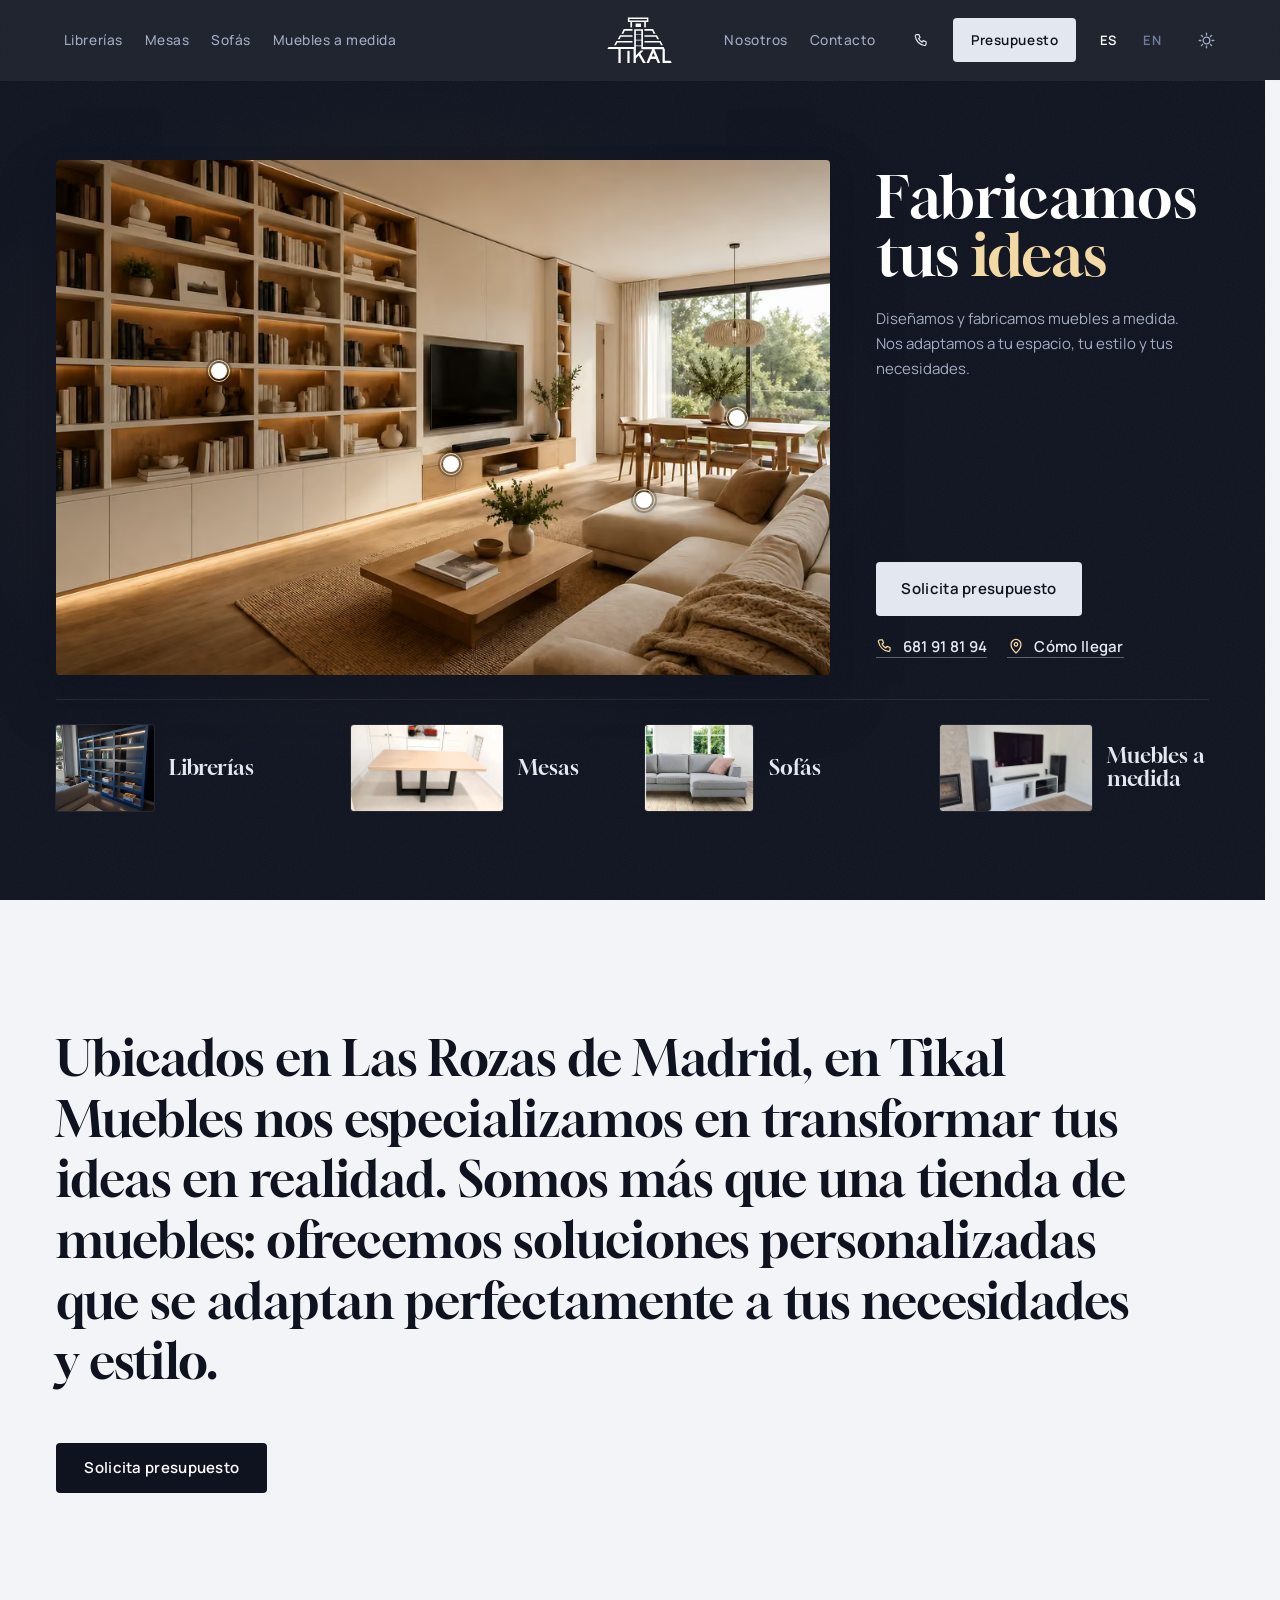
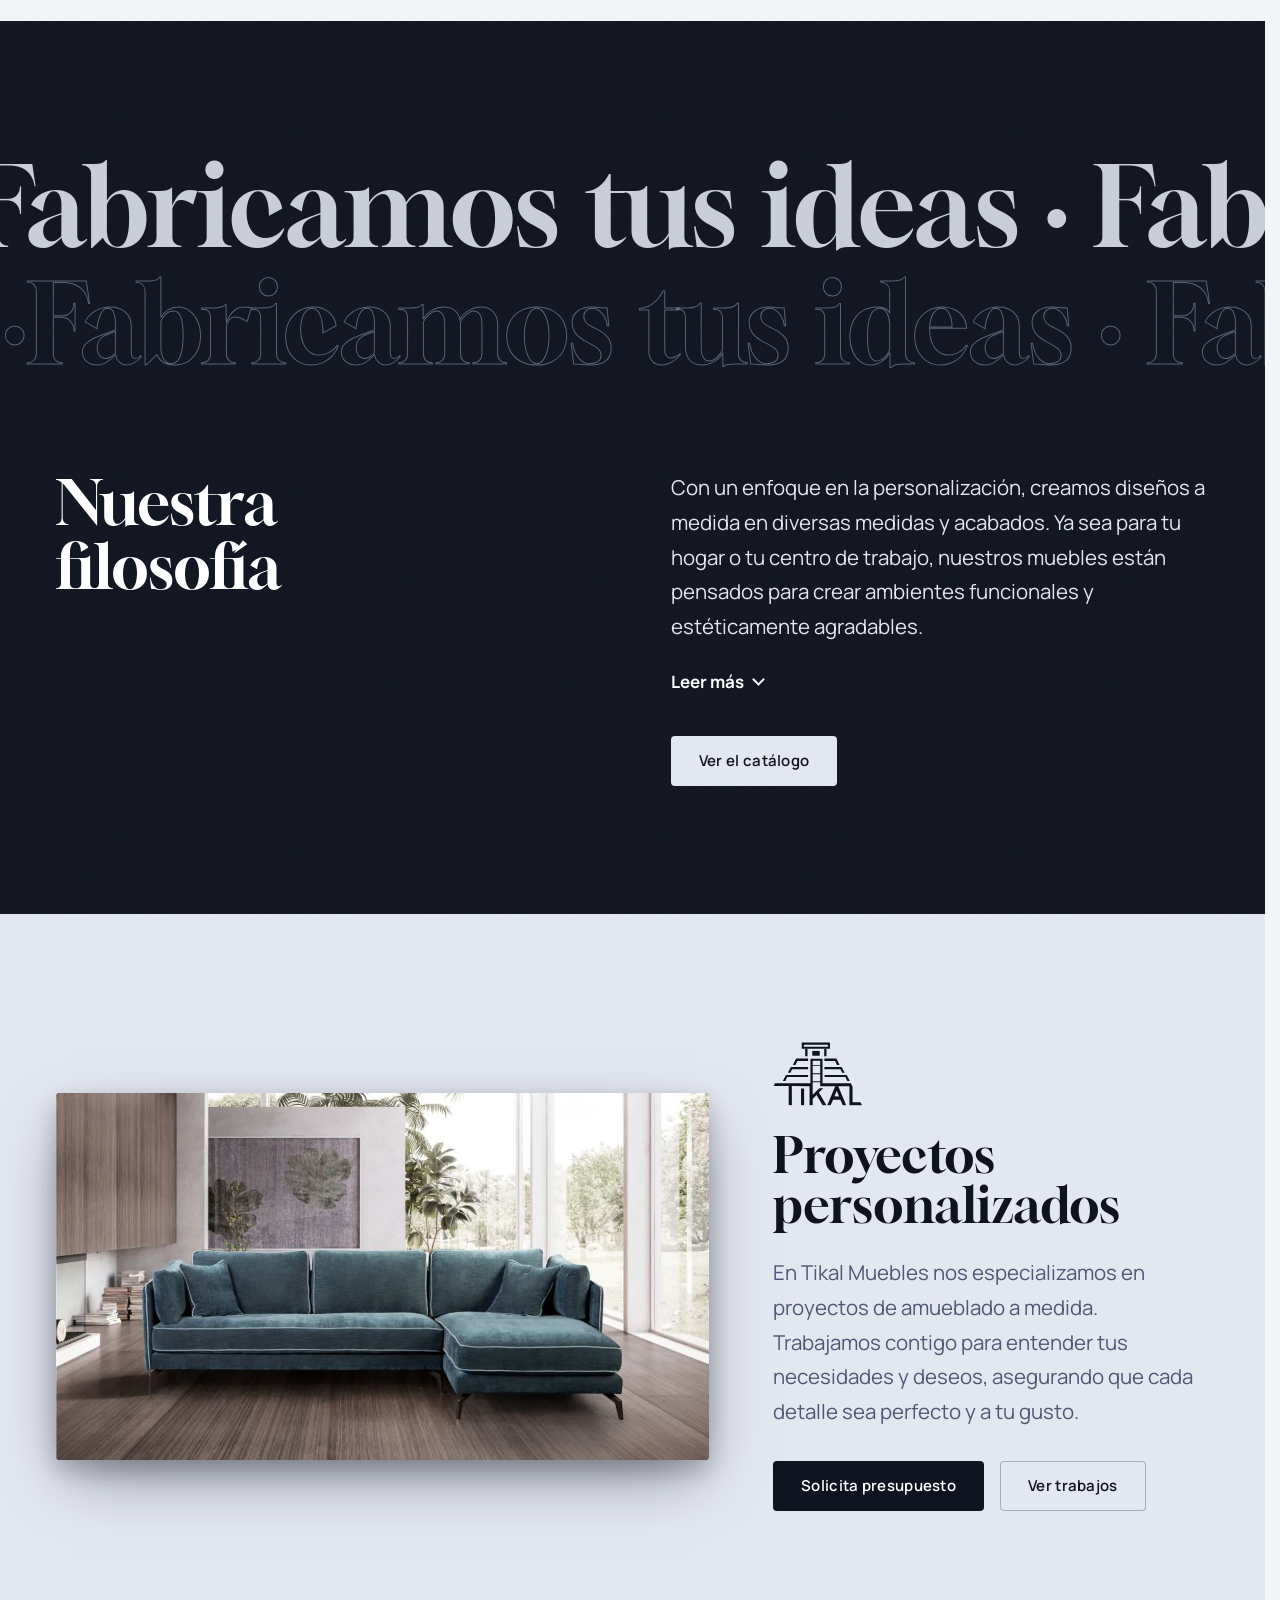
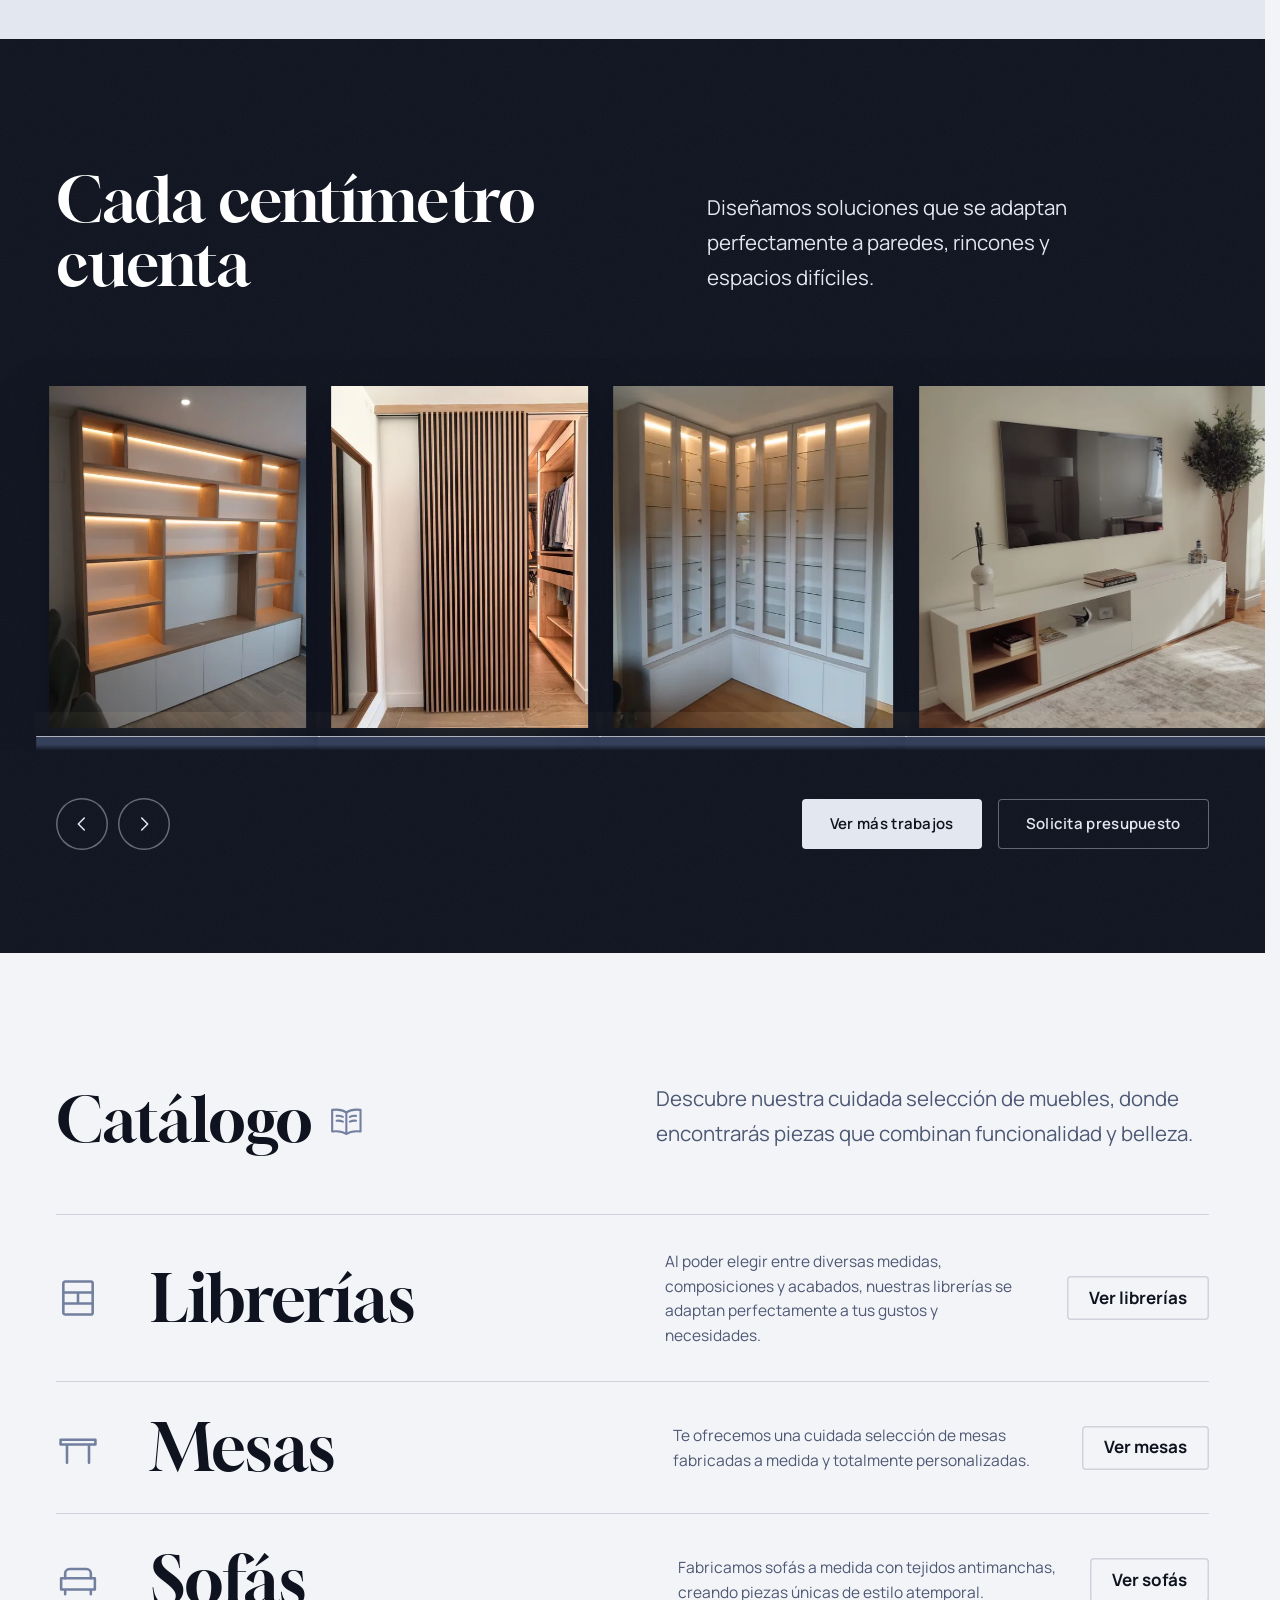
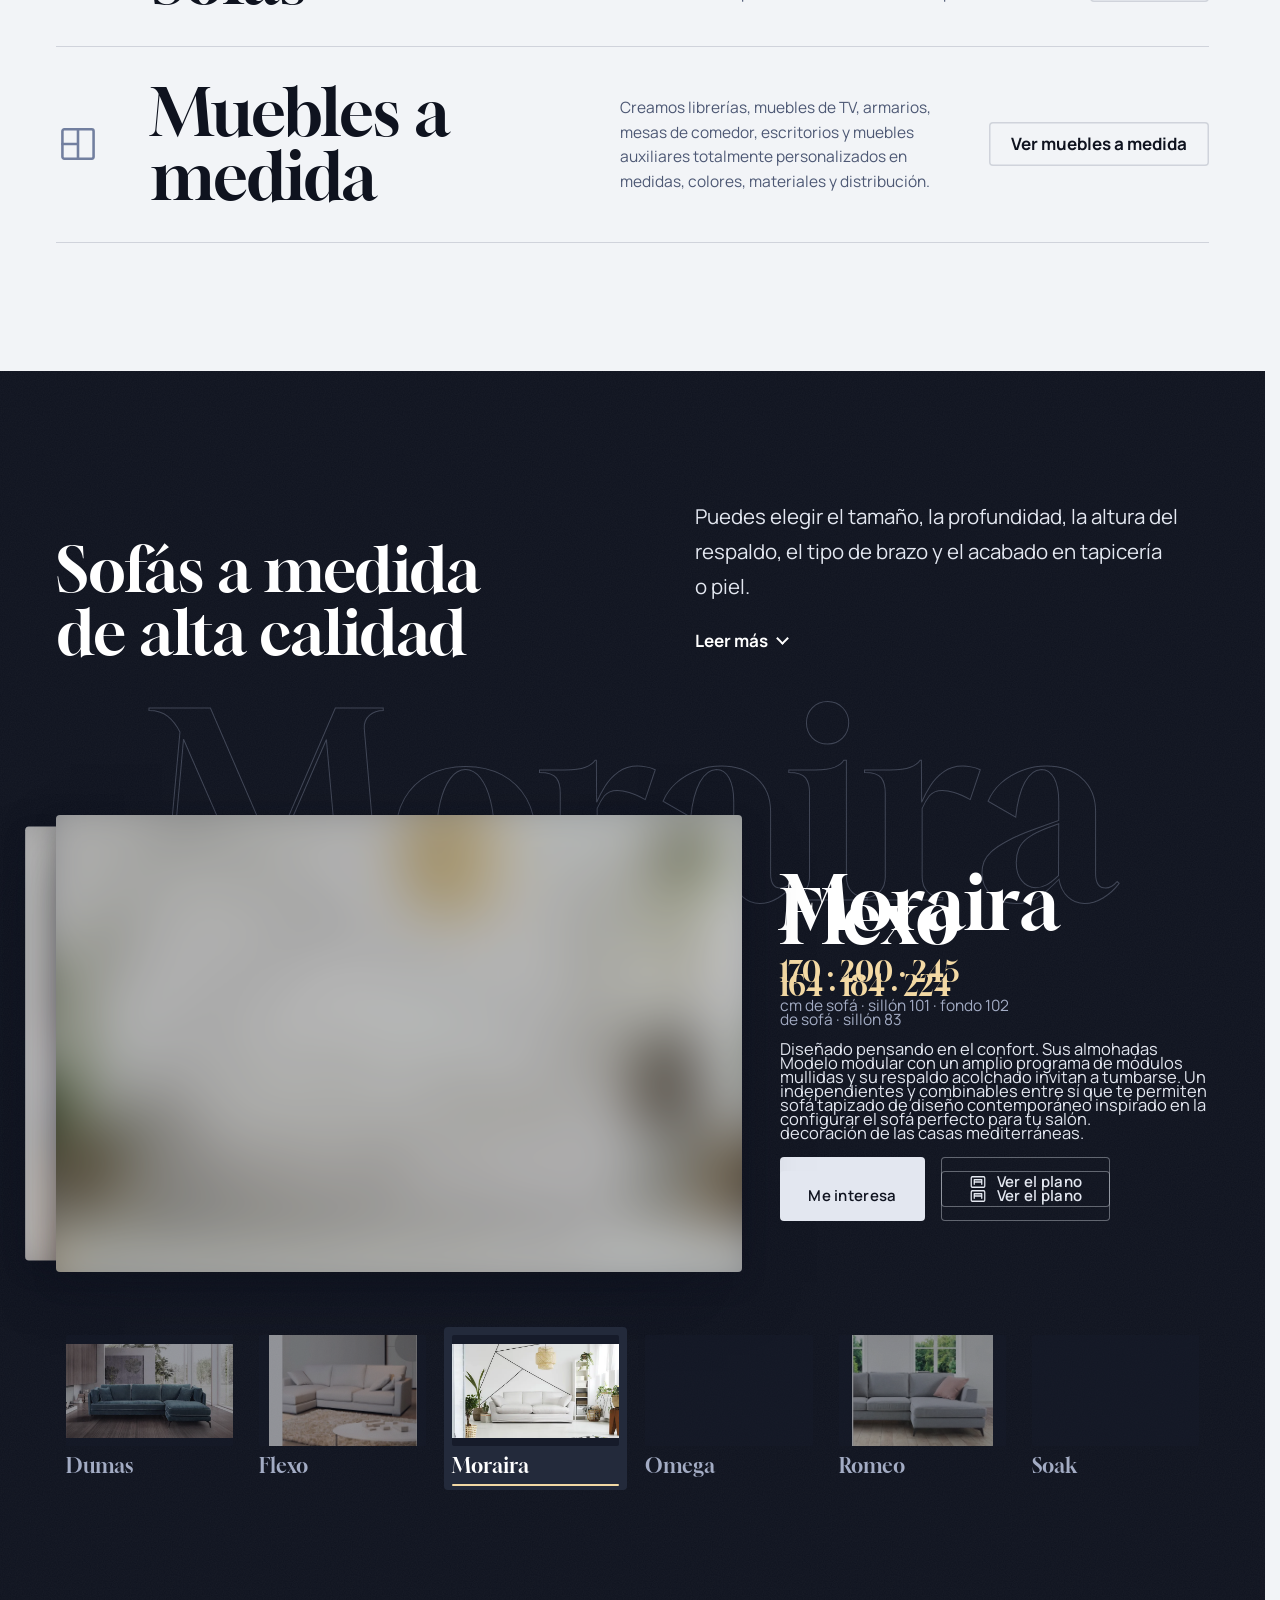
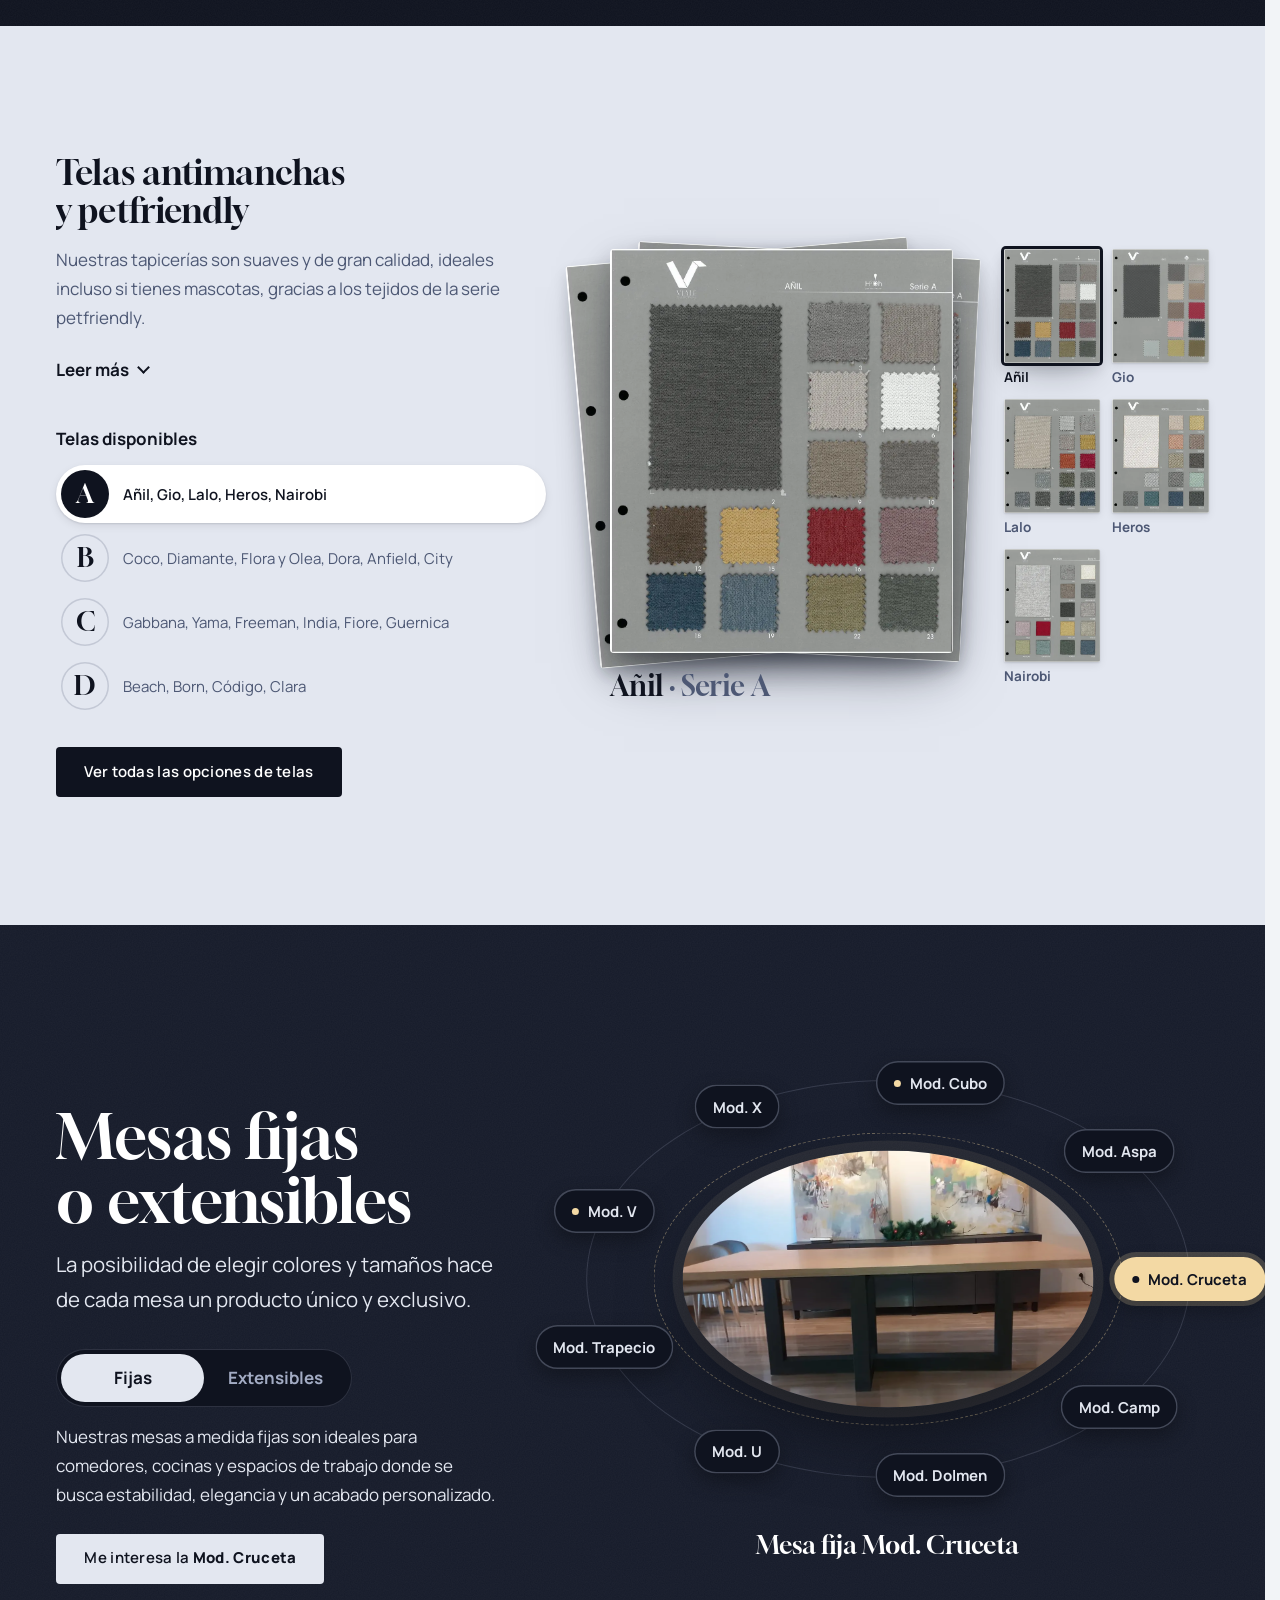
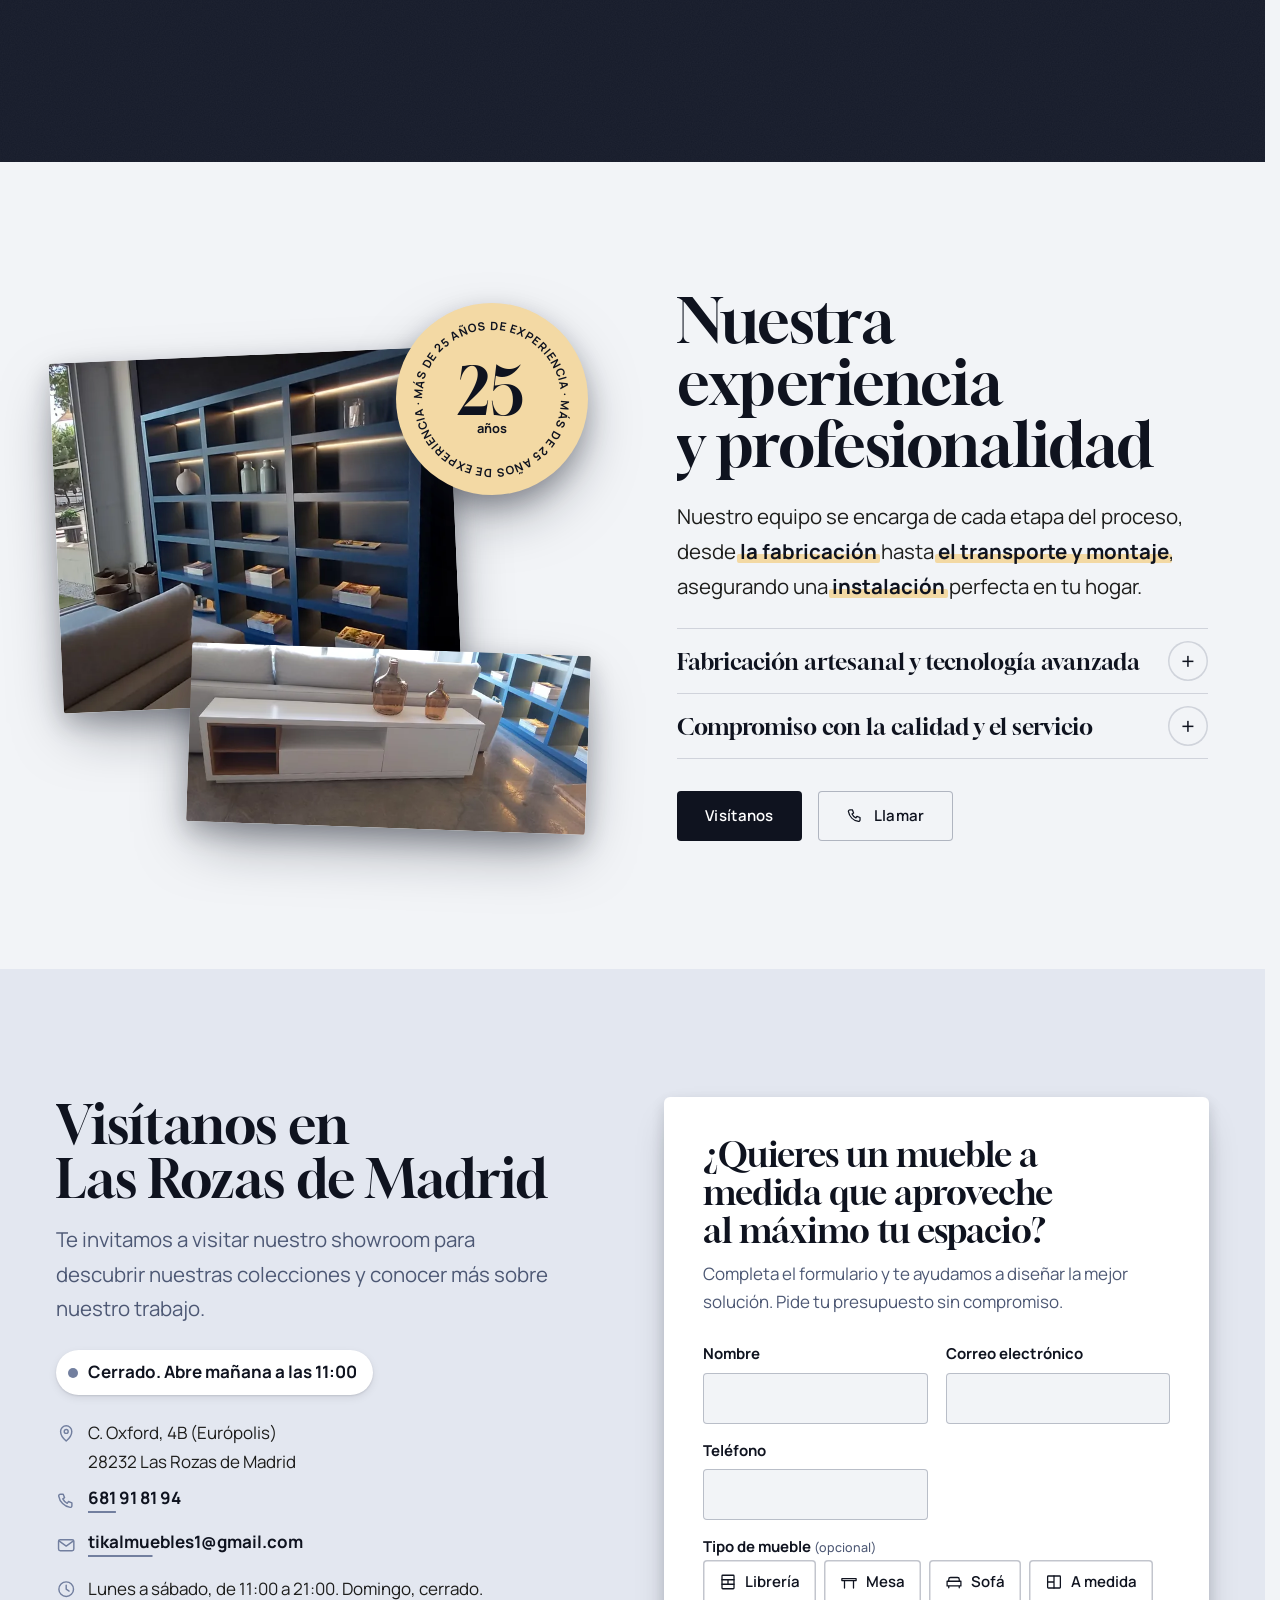
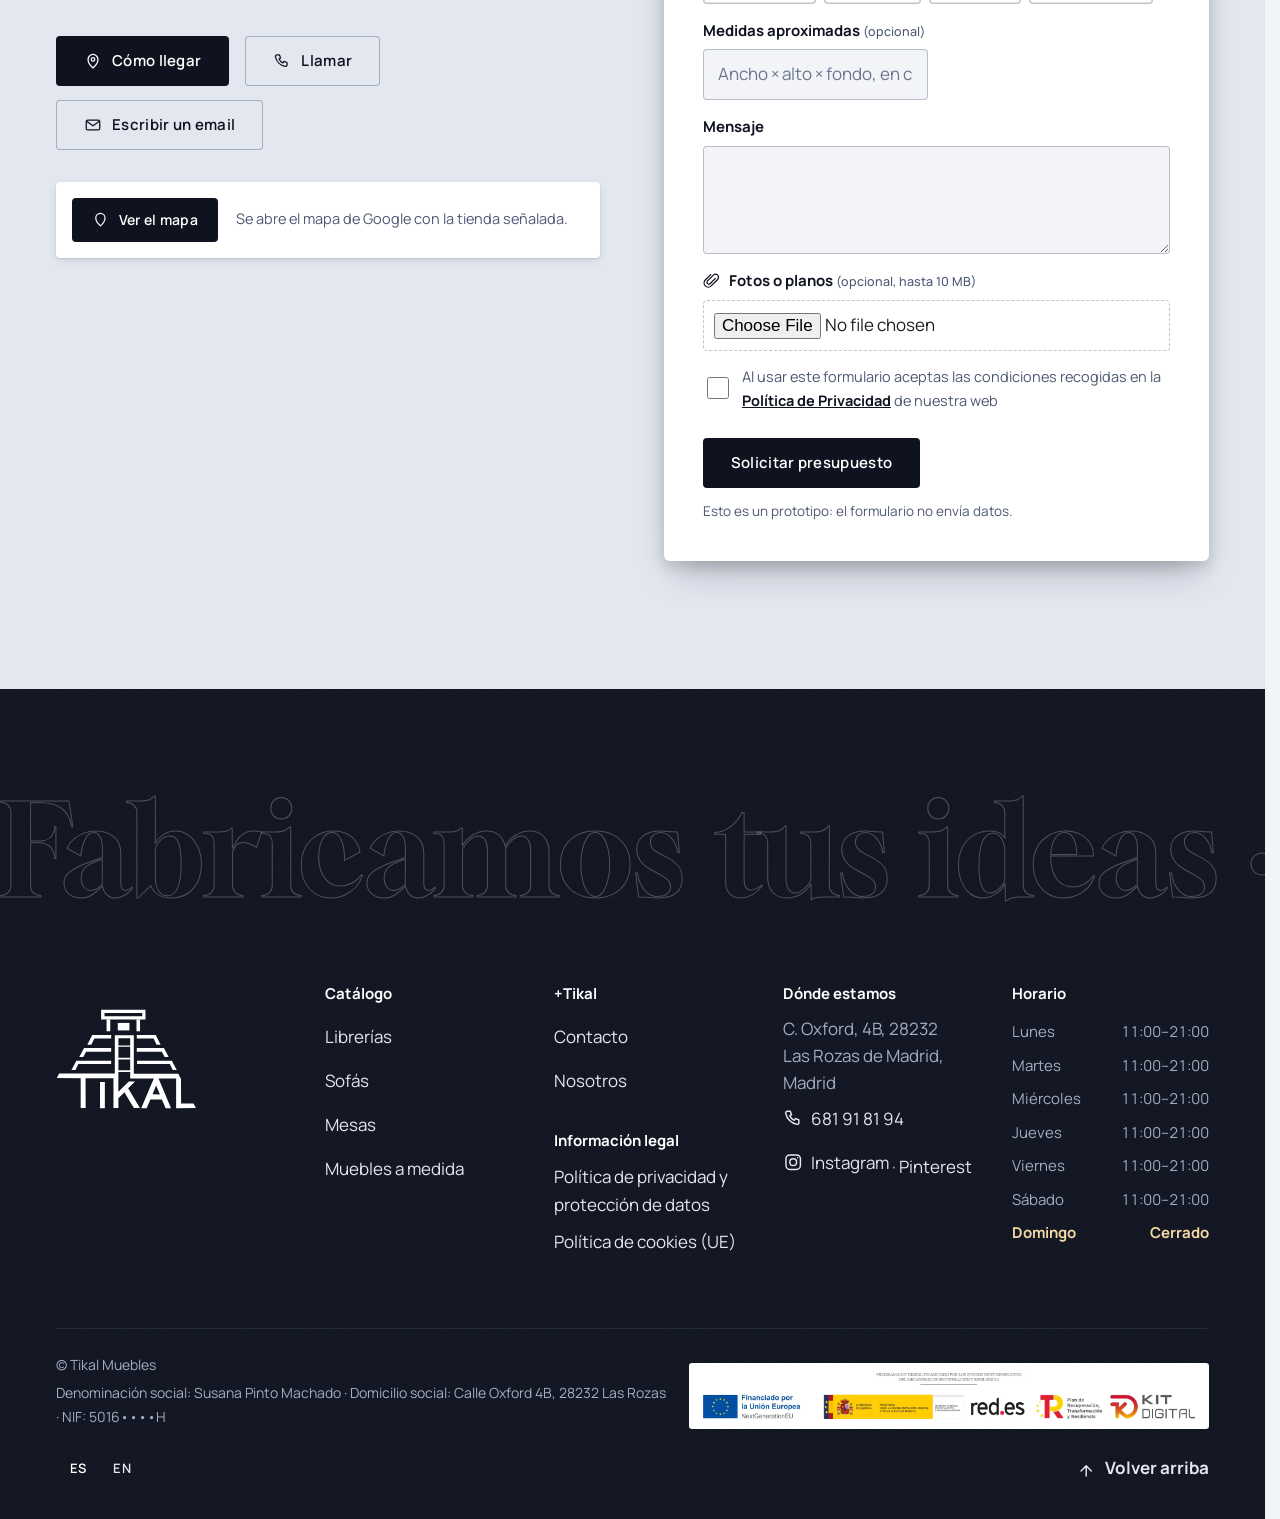
==== commit 6a2c4a3a: "fix: el catálogo vuelve a su sitio y el menú se alinea con el hero - El bloque de catálogo vuelve tr" ====
--- a/prototype/index.html
+++ b/prototype/index.html
@@ -30,6 +30,7 @@
   (function () {
     var h = document.documentElement, q = location.search;
     h.classList.add('js');
+    h.style.setProperty('--vp', h.clientWidth + 'px');
     try { var t = localStorage.getItem('tikal-tema'); if (t === 'dark' || t === 'light') h.dataset.theme = t; } catch (e) {}
     if (/[?&]ss\b/.test(q)) { h.classList.add('ss'); return; }
     if (matchMedia('(prefers-reduced-motion: reduce)').matches) { h.classList.add('quieto'); return; }
@@ -98,6 +99,7 @@
 
 <!-- ============================ CABECERA: fija; el logo en el centro; todo lleva a sus páginas ============================ -->
 <header class="cab" id="cabecera">
+  <div class="cab-in">
   <div class="cab-izq">
     <button class="cab-menu-btn" type="button" aria-expanded="false" aria-controls="menu-movil"><span class="hamb" aria-hidden="true"><span></span></span><span class="cab-menu-txt">Menú</span></button>
     <nav class="cab-menu" aria-label="Lo que fabricamos">
@@ -121,6 +123,7 @@
     <a class="btn btn-claro btn-peq btn-presu" href="#contacto"><span>Presupuesto</span></a>
     <nav class="idioma" aria-label="Idioma"><a href="#inicio" aria-current="page" lang="es">ES</a><a href="https://tikalmuebles.com/en/" lang="en" hreflang="en">EN</a></nav>
     <button class="tema tema-ic" type="button" aria-pressed="false" aria-label="Modo oscuro"><svg class="ic ic-sol" aria-hidden="true"><use href="#i-sol"/></svg><svg class="ic ic-luna" aria-hidden="true"><use href="#i-luna"/></svg></button>
+  </div>
   </div>
 </header>
 
@@ -180,7 +183,82 @@
     </div>
   </section>
 
-  <!-- ============================ 2 · CATÁLOGO, justo tras el hero: un índice; la foto de cada categoría sigue al cursor ============================ -->
+  <!-- ============================ 2 · INTRO (su bloque 2): las palabras se encienden al leer ============================ -->
+  <section class="intro" aria-label="Tikal Muebles en Las Rozas de Madrid">
+    <div class="envoltura intro-cuerpo">
+      <p class="intro-texto" data-encender>Ubicados en Las Rozas de Madrid, en Tikal Muebles nos especializamos en transformar tus ideas en realidad. Somos más que una tienda de muebles: ofrecemos soluciones personalizadas que se adaptan perfectamente a tus necesidades y estilo.</p>
+      <a class="btn btn-principal" href="#contacto"><span>Solicita presupuesto</span></a>
+    </div>
+  </section>
+
+  <!-- ============================ 3 · NUESTRA FILOSOFÍA (su bloque 3): su lema, en grande y en movimiento ============================ -->
+  <section class="filosofia grano" aria-labelledby="t-filosofia">
+    <div class="lema" aria-hidden="true" data-ancho-libre>
+      <p class="lema-fila"><span>Fabricamos tus ideas · Fabricamos tus ideas · Fabricamos tus ideas · Fabricamos tus ideas · </span><span>Fabricamos tus ideas · Fabricamos tus ideas · Fabricamos tus ideas · Fabricamos tus ideas · </span></p>
+      <p class="lema-fila lema-inversa"><span>Fabricamos tus ideas · Fabricamos tus ideas · Fabricamos tus ideas · Fabricamos tus ideas · </span><span>Fabricamos tus ideas · Fabricamos tus ideas · Fabricamos tus ideas · Fabricamos tus ideas · </span></p>
+    </div>
+    <div class="envoltura filosofia-rejilla revelar">
+      <h2 class="titular" id="t-filosofia"><span class="linea"><span>Nuestra</span></span><span class="linea"><span>filosofía</span></span></h2>
+      <div class="filosofia-texto">
+        <p class="entrada sube" style="--d:1">Con un enfoque en la personalización, creamos diseños a medida en diversas medidas y acabados. Ya sea para tu hogar o tu centro de trabajo, nuestros muebles están pensados para crear ambientes funcionales y estéticamente agradables.</p>
+        <details class="mas sube" style="--d:2"><summary>Leer más</summary><p>Cada mueble está diseñado para añadir un toque especial a tus espacios, asegurando que cada rincón refleje tu personalidad y estilo.</p></details>
+        <div class="botones sube" style="--d:3"><a class="btn" href="#catalogo"><span>Ver el catálogo</span></a></div>
+      </div>
+    </div>
+  </section>
+
+  <!-- ============================ 4 · PROYECTOS PERSONALIZADOS (su bloque 4): de la idea al sofá ============================ -->
+  <section class="proyectos" id="proyectos" aria-labelledby="t-proyectos">
+    <div class="envoltura proyectos-rejilla">
+      <figure class="armario" data-armario>
+        <div class="armario-foto"><img data-foto src="assets/img/sofa-dumas-1280.webp" srcset="assets/img/sofa-dumas-640.webp 640w, assets/img/sofa-dumas-1280.webp 1280w, assets/img/sofa-dumas-1920.webp 1920w" sizes="(min-width: 1000px) 56vw, 92vw" width="1280" height="720" alt="Sofá Dumas con chaise longue en terciopelo azul" loading="lazy" decoding="async"></div>
+        <span class="hoja p-iz" aria-hidden="true"></span><span class="hoja p-de" aria-hidden="true"></span>
+      </figure>
+      <div class="proyectos-texto revelar">
+        <svg class="proyectos-logo sube" aria-hidden="true"><use href="#logo-tikal"/></svg>
+        <h2 class="titular" id="t-proyectos"><span class="linea"><span>Proyectos</span></span><span class="linea"><span>personalizados</span></span></h2>
+        <p class="entrada sube" style="--d:1">En Tikal Muebles nos especializamos en proyectos de amueblado a medida. Trabajamos contigo para entender tus necesidades y deseos, asegurando que cada detalle sea perfecto y a tu gusto.</p>
+        <div class="botones grupo sube" style="--d:2">
+          <a class="btn btn-principal" href="#contacto"><span>Solicita presupuesto</span></a>
+          <a class="btn btn-linea" href="#trabajos"><span>Ver trabajos</span></a>
+        </div>
+      </div>
+    </div>
+  </section>
+
+  <!-- ============================ 5 · CADA CENTÍMETRO CUENTA: la estantería de trabajos reales ============================ -->
+  <section class="trabajos grano" id="trabajos" aria-labelledby="t-trabajos">
+    <div class="envoltura trabajos-cabeza revelar">
+      <h2 class="titular" id="t-trabajos"><span class="linea"><span>Cada centímetro cuenta</span></span></h2>
+      <p class="entrada sube" style="--d:1">Diseñamos soluciones que se adaptan perfectamente a paredes, rincones y espacios difíciles.</p>
+    </div>
+    <div class="estanteria" data-ancho-libre>
+      <ul class="est-pista">
+        <li><button class="hueco" type="button" data-i="0"><img data-foto src="assets/img/trabajo-libreria-laca-madera-led-480.webp" srcset="assets/img/trabajo-libreria-laca-madera-led-480.webp 480w, assets/img/trabajo-libreria-laca-madera-led-960.webp 960w" sizes="(min-width: 768px) 340px, 60vw" width="480" height="640" alt="Librería en laca y madera con luces led" loading="lazy" decoding="async" data-grande="assets/img/trabajo-libreria-laca-madera-led-1530.webp"><span class="hueco-pie">Librería en laca y madera con luces led</span></button></li>
+        <li><button class="hueco" type="button" data-i="1"><img data-foto src="assets/img/trabajo-vestidor-palilleria-480.webp" srcset="assets/img/trabajo-vestidor-palilleria-480.webp 480w, assets/img/trabajo-vestidor-palilleria-960.webp 960w" sizes="(min-width: 768px) 340px, 60vw" width="480" height="641" alt="Vestidor con puerta de palillería" loading="lazy" decoding="async" data-grande="assets/img/trabajo-vestidor-palilleria-1199.webp"><span class="hueco-pie">Vestidor con puerta de palillería</span></button></li>
+        <li><button class="hueco" type="button" data-i="2"><img data-foto src="assets/img/trabajo-vitrinas-laca-cristal-480.webp" srcset="assets/img/trabajo-vitrinas-laca-cristal-480.webp 480w, assets/img/trabajo-vitrinas-laca-cristal-960.webp 960w" sizes="(min-width: 768px) 370px, 66vw" width="480" height="586" alt="Vitrinas personalizadas en laca y cristal con luces led. Zona de almacenaje inferior" loading="lazy" decoding="async" data-grande="assets/img/trabajo-vitrinas-laca-cristal-1200.webp" data-extra="Fabricada para guardar una colección de coches."><span class="hueco-pie">Vitrinas personalizadas en laca y cristal con luces led</span></button></li>
+        <li><button class="hueco" type="button" data-i="3"><img data-foto src="assets/img/trabajo-mueble-tv-270-640.webp" srcset="assets/img/trabajo-mueble-tv-270-640.webp 640w, assets/img/trabajo-mueble-tv-270-1280.webp 1280w" sizes="(min-width: 768px) 740px, 96vw" width="640" height="389" alt="Mueble para TV en laca y madera, 270 × 40 × 60" loading="lazy" decoding="async" data-grande="assets/img/trabajo-mueble-tv-270-1848.webp"><span class="hueco-pie">Mueble para TV en laca y madera, 270 × 40 × 60</span></button></li>
+        <li><button class="hueco" type="button" data-i="4"><img data-foto src="assets/img/trabajo-mueble-roble-480.webp" srcset="assets/img/trabajo-mueble-roble-480.webp 480w, assets/img/trabajo-mueble-roble-960.webp 960w" sizes="(min-width: 768px) 340px, 60vw" width="480" height="640" alt="Mueble a medida en madera de roble" loading="lazy" decoding="async" data-grande="assets/img/trabajo-mueble-roble-1536.webp"><span class="hueco-pie">Mueble a medida en madera de roble</span></button></li>
+        <li><button class="hueco" type="button" data-i="5"><img data-foto src="assets/img/libreria-lacada-led-480.webp" srcset="assets/img/libreria-lacada-led-480.webp 480w, assets/img/libreria-lacada-led-960.webp 960w" sizes="(min-width: 768px) 340px, 60vw" width="480" height="640" alt="Librería lacada a medida con luces led" loading="lazy" decoding="async" data-grande="assets/img/libreria-lacada-led-1530.webp"><span class="hueco-pie">Librería lacada a medida con luces led</span></button></li>
+        <li><button class="hueco" type="button" data-i="6"><img data-foto src="assets/img/trabajo-libreria-roble-480.webp" srcset="assets/img/trabajo-libreria-roble-480.webp 480w, assets/img/trabajo-libreria-roble-960.webp 960w" sizes="(min-width: 768px) 340px, 60vw" width="480" height="640" alt="Librería fabricada a medida en madera de roble" loading="lazy" decoding="async" data-grande="assets/img/trabajo-libreria-roble-1200.webp"><span class="hueco-pie">Librería fabricada a medida en madera de roble</span></button></li>
+        <li><button class="hueco" type="button" data-i="7"><img data-foto src="assets/img/trabajo-libreria-blanca-led-640.webp" srcset="assets/img/trabajo-libreria-blanca-led-640.webp 640w, assets/img/trabajo-libreria-blanca-led-1280.webp 1280w" sizes="(min-width: 768px) 600px, 96vw" width="640" height="480" alt="Librería lacada en blanco a medida con luces led" loading="lazy" decoding="async" data-grande="assets/img/trabajo-libreria-blanca-led-2048.webp"><span class="hueco-pie">Librería lacada en blanco a medida con luces led</span></button></li>
+        <li><button class="hueco" type="button" data-i="8"><img data-foto src="assets/img/trabajo-zona-trabajo-roble-480.webp" srcset="assets/img/trabajo-zona-trabajo-roble-480.webp 480w, assets/img/trabajo-zona-trabajo-roble-960.webp 960w" sizes="(min-width: 768px) 340px, 60vw" width="480" height="640" alt="Zona de trabajo a medida con mesa y estantes en roble" loading="lazy" decoding="async" data-grande="assets/img/trabajo-zona-trabajo-roble-1200.webp"><span class="hueco-pie">Zona de trabajo a medida con mesa y estantes en roble</span></button></li>
+        <li><button class="hueco" type="button" data-i="9"><img data-foto src="assets/img/trabajo-libreria-armario-480.webp" srcset="assets/img/trabajo-libreria-armario-480.webp 480w, assets/img/trabajo-libreria-armario-960.webp 960w" sizes="(min-width: 768px) 260px, 46vw" width="480" height="853" alt="Librería a medida lacada en blanco con armario integrado y almacenaje inferior" loading="lazy" decoding="async" data-grande="assets/img/trabajo-libreria-armario-1152.webp"><span class="hueco-pie">Librería a medida lacada en blanco con armario integrado</span></button></li>
+      </ul>
+    </div>
+    <div class="envoltura trabajos-pie">
+      <div class="est-mandos">
+        <button class="est-btn" type="button" data-mover="-1" aria-label="Trabajo anterior"><svg class="ic" aria-hidden="true"><use href="#i-izq"/></svg></button>
+        <button class="est-btn" type="button" data-mover="1" aria-label="Trabajo siguiente"><svg class="ic" aria-hidden="true"><use href="#i-der"/></svg></button>
+      </div>
+      <div class="botones grupo">
+        <button class="btn btn-claro btn-principal" type="button" data-abrir-visor="todos"><span>Ver más trabajos</span></button>
+        <a class="btn btn-hueco" href="#contacto"><span>Solicita presupuesto</span></a>
+      </div>
+    </div>
+  </section>
+
+  <!-- ============================ 6 · CATÁLOGO: un índice; la foto de cada categoría sigue al cursor ============================ -->
   <section class="catalogo" id="catalogo" aria-labelledby="t-catalogo">
     <div class="envoltura">
       <div class="catalogo-cabeza revelar">
@@ -227,81 +305,6 @@
       </ul>
     </div>
     <div class="flotador" aria-hidden="true"><div class="flotador-in"><img alt="" width="640" height="480"></div></div>
-  </section>
-
-  <!-- ============================ 2 · INTRO (su bloque 2): las palabras se encienden al leer ============================ -->
-  <section class="intro" aria-label="Tikal Muebles en Las Rozas de Madrid">
-    <div class="envoltura intro-cuerpo">
-      <p class="intro-texto" data-encender>Ubicados en Las Rozas de Madrid, en Tikal Muebles nos especializamos en transformar tus ideas en realidad. Somos más que una tienda de muebles: ofrecemos soluciones personalizadas que se adaptan perfectamente a tus necesidades y estilo.</p>
-      <a class="btn btn-principal" href="#contacto"><span>Solicita presupuesto</span></a>
-    </div>
-  </section>
-
-  <!-- ============================ 3 · NUESTRA FILOSOFÍA (su bloque 3): su lema, en grande y en movimiento ============================ -->
-  <section class="filosofia grano" aria-labelledby="t-filosofia">
-    <div class="lema" aria-hidden="true" data-ancho-libre>
-      <p class="lema-fila"><span>Fabricamos tus ideas · Fabricamos tus ideas · Fabricamos tus ideas · Fabricamos tus ideas · </span><span>Fabricamos tus ideas · Fabricamos tus ideas · Fabricamos tus ideas · Fabricamos tus ideas · </span></p>
-      <p class="lema-fila lema-inversa"><span>Fabricamos tus ideas · Fabricamos tus ideas · Fabricamos tus ideas · Fabricamos tus ideas · </span><span>Fabricamos tus ideas · Fabricamos tus ideas · Fabricamos tus ideas · Fabricamos tus ideas · </span></p>
-    </div>
-    <div class="envoltura filosofia-rejilla revelar">
-      <h2 class="titular" id="t-filosofia"><span class="linea"><span>Nuestra</span></span><span class="linea"><span>filosofía</span></span></h2>
-      <div class="filosofia-texto">
-        <p class="entrada sube" style="--d:1">Con un enfoque en la personalización, creamos diseños a medida en diversas medidas y acabados. Ya sea para tu hogar o tu centro de trabajo, nuestros muebles están pensados para crear ambientes funcionales y estéticamente agradables.</p>
-        <details class="mas sube" style="--d:2"><summary>Leer más</summary><p>Cada mueble está diseñado para añadir un toque especial a tus espacios, asegurando que cada rincón refleje tu personalidad y estilo.</p></details>
-        <div class="botones sube" style="--d:3"><a class="btn" href="#catalogo"><span>Ver el catálogo</span></a></div>
-      </div>
-    </div>
-  </section>
-
-  <!-- ============================ 4 · PROYECTOS PERSONALIZADOS (su bloque 4): de la idea al sofá ============================ -->
-  <section class="proyectos" id="proyectos" aria-labelledby="t-proyectos">
-    <div class="envoltura proyectos-rejilla">
-      <figure class="armario" data-armario>
-        <div class="armario-foto"><img data-foto src="assets/img/sofa-dumas-1280.webp" srcset="assets/img/sofa-dumas-640.webp 640w, assets/img/sofa-dumas-1280.webp 1280w, assets/img/sofa-dumas-1920.webp 1920w" sizes="(min-width: 1000px) 56vw, 92vw" width="1280" height="720" alt="Sofá Dumas con chaise longue en terciopelo azul" loading="lazy" decoding="async"></div>
-        <span class="hoja p-iz" aria-hidden="true"></span><span class="hoja p-de" aria-hidden="true"></span>
-      </figure>
-      <div class="proyectos-texto revelar">
-        <svg class="proyectos-logo sube" aria-hidden="true"><use href="#logo-tikal"/></svg>
-        <h2 class="titular" id="t-proyectos"><span class="linea"><span>Proyectos</span></span><span class="linea"><span>personalizados</span></span></h2>
-        <p class="entrada sube" style="--d:1">En Tikal Muebles nos especializamos en proyectos de amueblado a medida. Trabajamos contigo para entender tus necesidades y deseos, asegurando que cada detalle sea perfecto y a tu gusto.</p>
-        <div class="botones grupo sube" style="--d:2">
-          <a class="btn btn-principal" href="#contacto"><span>Solicita presupuesto</span></a>
-          <a class="btn btn-linea" href="#trabajos"><span>Ver trabajos</span></a>
-        </div>
-      </div>
-    </div>
-  </section>
-
-  <!-- ============================ 5 · CADA CENTÍMETRO CUENTA: la estantería de trabajos reales ============================ -->
-  <section class="trabajos grano" id="trabajos" aria-labelledby="t-trabajos">
-    <div class="envoltura trabajos-cabeza revelar">
-      <h2 class="titular" id="t-trabajos"><span class="linea"><span>Cada centímetro cuenta</span></span></h2>
-      <p class="entrada sube" style="--d:1">Diseñamos soluciones que se adaptan perfectamente a paredes, rincones y espacios difíciles.</p>
-    </div>
-    <div class="estanteria" data-ancho-libre>
-      <ul class="est-pista">
-        <li><button class="hueco" type="button" data-i="0"><img data-foto src="assets/img/trabajo-libreria-laca-madera-led-480.webp" srcset="assets/img/trabajo-libreria-laca-madera-led-480.webp 480w, assets/img/trabajo-libreria-laca-madera-led-960.webp 960w" sizes="(min-width: 768px) 340px, 60vw" width="480" height="640" alt="Librería en laca y madera con luces led" loading="lazy" decoding="async" data-grande="assets/img/trabajo-libreria-laca-madera-led-1530.webp"><span class="hueco-pie">Librería en laca y madera con luces led</span></button></li>
-        <li><button class="hueco" type="button" data-i="1"><img data-foto src="assets/img/trabajo-vestidor-palilleria-480.webp" srcset="assets/img/trabajo-vestidor-palilleria-480.webp 480w, assets/img/trabajo-vestidor-palilleria-960.webp 960w" sizes="(min-width: 768px) 340px, 60vw" width="480" height="641" alt="Vestidor con puerta de palillería" loading="lazy" decoding="async" data-grande="assets/img/trabajo-vestidor-palilleria-1199.webp"><span class="hueco-pie">Vestidor con puerta de palillería</span></button></li>
-        <li><button class="hueco" type="button" data-i="2"><img data-foto src="assets/img/trabajo-vitrinas-laca-cristal-480.webp" srcset="assets/img/trabajo-vitrinas-laca-cristal-480.webp 480w, assets/img/trabajo-vitrinas-laca-cristal-960.webp 960w" sizes="(min-width: 768px) 370px, 66vw" width="480" height="586" alt="Vitrinas personalizadas en laca y cristal con luces led. Zona de almacenaje inferior" loading="lazy" decoding="async" data-grande="assets/img/trabajo-vitrinas-laca-cristal-1200.webp" data-extra="Fabricada para guardar una colección de coches."><span class="hueco-pie">Vitrinas personalizadas en laca y cristal con luces led</span></button></li>
-        <li><button class="hueco" type="button" data-i="3"><img data-foto src="assets/img/trabajo-mueble-tv-270-640.webp" srcset="assets/img/trabajo-mueble-tv-270-640.webp 640w, assets/img/trabajo-mueble-tv-270-1280.webp 1280w" sizes="(min-width: 768px) 740px, 96vw" width="640" height="389" alt="Mueble para TV en laca y madera, 270 × 40 × 60" loading="lazy" decoding="async" data-grande="assets/img/trabajo-mueble-tv-270-1848.webp"><span class="hueco-pie">Mueble para TV en laca y madera, 270 × 40 × 60</span></button></li>
-        <li><button class="hueco" type="button" data-i="4"><img data-foto src="assets/img/trabajo-mueble-roble-480.webp" srcset="assets/img/trabajo-mueble-roble-480.webp 480w, assets/img/trabajo-mueble-roble-960.webp 960w" sizes="(min-width: 768px) 340px, 60vw" width="480" height="640" alt="Mueble a medida en madera de roble" loading="lazy" decoding="async" data-grande="assets/img/trabajo-mueble-roble-1536.webp"><span class="hueco-pie">Mueble a medida en madera de roble</span></button></li>
-        <li><button class="hueco" type="button" data-i="5"><img data-foto src="assets/img/libreria-lacada-led-480.webp" srcset="assets/img/libreria-lacada-led-480.webp 480w, assets/img/libreria-lacada-led-960.webp 960w" sizes="(min-width: 768px) 340px, 60vw" width="480" height="640" alt="Librería lacada a medida con luces led" loading="lazy" decoding="async" data-grande="assets/img/libreria-lacada-led-1530.webp"><span class="hueco-pie">Librería lacada a medida con luces led</span></button></li>
-        <li><button class="hueco" type="button" data-i="6"><img data-foto src="assets/img/trabajo-libreria-roble-480.webp" srcset="assets/img/trabajo-libreria-roble-480.webp 480w, assets/img/trabajo-libreria-roble-960.webp 960w" sizes="(min-width: 768px) 340px, 60vw" width="480" height="640" alt="Librería fabricada a medida en madera de roble" loading="lazy" decoding="async" data-grande="assets/img/trabajo-libreria-roble-1200.webp"><span class="hueco-pie">Librería fabricada a medida en madera de roble</span></button></li>
-        <li><button class="hueco" type="button" data-i="7"><img data-foto src="assets/img/trabajo-libreria-blanca-led-640.webp" srcset="assets/img/trabajo-libreria-blanca-led-640.webp 640w, assets/img/trabajo-libreria-blanca-led-1280.webp 1280w" sizes="(min-width: 768px) 600px, 96vw" width="640" height="480" alt="Librería lacada en blanco a medida con luces led" loading="lazy" decoding="async" data-grande="assets/img/trabajo-libreria-blanca-led-2048.webp"><span class="hueco-pie">Librería lacada en blanco a medida con luces led</span></button></li>
-        <li><button class="hueco" type="button" data-i="8"><img data-foto src="assets/img/trabajo-zona-trabajo-roble-480.webp" srcset="assets/img/trabajo-zona-trabajo-roble-480.webp 480w, assets/img/trabajo-zona-trabajo-roble-960.webp 960w" sizes="(min-width: 768px) 340px, 60vw" width="480" height="640" alt="Zona de trabajo a medida con mesa y estantes en roble" loading="lazy" decoding="async" data-grande="assets/img/trabajo-zona-trabajo-roble-1200.webp"><span class="hueco-pie">Zona de trabajo a medida con mesa y estantes en roble</span></button></li>
-        <li><button class="hueco" type="button" data-i="9"><img data-foto src="assets/img/trabajo-libreria-armario-480.webp" srcset="assets/img/trabajo-libreria-armario-480.webp 480w, assets/img/trabajo-libreria-armario-960.webp 960w" sizes="(min-width: 768px) 260px, 46vw" width="480" height="853" alt="Librería a medida lacada en blanco con armario integrado y almacenaje inferior" loading="lazy" decoding="async" data-grande="assets/img/trabajo-libreria-armario-1152.webp"><span class="hueco-pie">Librería a medida lacada en blanco con armario integrado</span></button></li>
-      </ul>
-    </div>
-    <div class="envoltura trabajos-pie">
-      <div class="est-mandos">
-        <button class="est-btn" type="button" data-mover="-1" aria-label="Trabajo anterior"><svg class="ic" aria-hidden="true"><use href="#i-izq"/></svg></button>
-        <button class="est-btn" type="button" data-mover="1" aria-label="Trabajo siguiente"><svg class="ic" aria-hidden="true"><use href="#i-der"/></svg></button>
-      </div>
-      <div class="botones grupo">
-        <button class="btn btn-claro btn-principal" type="button" data-abrir-visor="todos"><span>Ver más trabajos</span></button>
-        <a class="btn btn-hueco" href="#contacto"><span>Solicita presupuesto</span></a>
-      </div>
-    </div>
   </section>
 
   <!-- ============================ 7 · SOFÁS: el escenario de sus seis modelos ============================ -->
--- a/prototype/assets/css/global.css
+++ b/prototype/assets/css/global.css
@@ -59,6 +59,20 @@
 @media (min-width: 2400px) { :root { --cab-h: 100px; --ancho: 1680px; } }
 @media (max-height: 500px) and (orientation: landscape) { :root { --cab-h: 52px; } }
 
+/* Medidas del hero, compartidas con la cabecera: el menú empieza donde empieza la foto
+   y termina donde termina el hero. --vp es el ancho útil de la ventana (lo pone el
+   primer script, sin la barra de desplazamiento). */
+:root { --vp: 100vw; --h-alto: calc(100vh - var(--cab-h)); --h-hp: clamp(14px, 2.6vh, 40px); }
+@supports (height: 100svh) { :root { --h-alto: calc(100svh - var(--cab-h)); --h-hp: clamp(14px, 2.6svh, 40px); } }
+@media (min-width: 900px) and (min-aspect-ratio: 4/3) and (min-height: 501px) {
+  :root {
+    --h-col: clamp(280px, 26vw, 520px); --h-gap: clamp(32px, 3.6vw, 72px); --h-gapv: clamp(16px, 2.6vh, 36px); --h-tira: clamp(96px, 13.5vh, 156px);
+    --h-fw: min(var(--vp) - 2 * var(--margen) - var(--h-col) - var(--h-gap), (var(--h-alto) - 2 * var(--h-hp) - var(--h-tira) - var(--h-gapv)) * 1.5);
+    --h-ancho: calc(var(--h-fw) + var(--h-gap) + var(--h-col));
+  }
+}
+@media (min-width: 900px) and (min-aspect-ratio: 4/3) and (min-height: 501px) and (max-height: 640px) { :root { --h-tira: 86px; } }
+
 :root[data-theme="dark"] {
   --s-niebla: #10141f; --s-cal: #171c2b; --s-carta: #1e2435;
   --t-fuerte: var(--blanco); --t-texto: #e8ebf2; --t-suave: #b3bbcf; --borde: rgba(163, 172, 196, .2);
@@ -67,7 +81,7 @@
 
 /* ---------- Base ---------- */
 *, *::before, *::after { box-sizing: border-box; }
-html { -webkit-text-size-adjust: 100%; text-size-adjust: 100%; scroll-behavior: smooth; scroll-padding-top: calc(var(--cab-h) + 12px); }
+html { scrollbar-gutter: stable; -webkit-text-size-adjust: 100%; text-size-adjust: 100%; scroll-behavior: smooth; scroll-padding-top: calc(var(--cab-h) + 12px); }
 body { margin: 0; padding-top: var(--cab-h); background: var(--s-niebla); color: var(--t-texto); font: 400 17px/1.7 var(--f-texto); -webkit-font-smoothing: antialiased; overflow-x: clip; }
 img, svg { display: block; max-width: 100%; }
 img { height: auto; }
@@ -137,12 +151,13 @@
    ===================================================================== */
 .cab {
   position: fixed; top: 0; left: 0; right: 0; z-index: 50; height: var(--cab-h);
-  display: grid; grid-template-columns: minmax(0, 1fr) auto minmax(0, 1fr); align-items: center; column-gap: clamp(12px, 2.4vw, 48px);
   padding: 0 var(--margen);
   background: rgba(15, 19, 31, .92); color: var(--cal);
   -webkit-backdrop-filter: blur(16px) saturate(1.2); backdrop-filter: blur(16px) saturate(1.2);
   box-shadow: 0 1px 0 rgba(227, 231, 240, .07);
 }
+/* la caja del menú mide lo mismo que el hero y está centrada como él */
+.cab-in { width: min(100%, var(--h-ancho, 100%)); height: 100%; margin-inline: auto; display: grid; grid-template-columns: minmax(0, 1fr) auto minmax(0, 1fr); align-items: center; column-gap: clamp(12px, 2.4vw, 48px); }
 .cab-izq { justify-self: start; display: flex; align-items: center; min-width: 0; }
 .cab-der { justify-self: end; display: flex; align-items: center; gap: clamp(4px, .8vw, 14px); min-width: 0; }
 .cab-logo { justify-self: center; display: flex; align-items: center; justify-content: center; min-width: 44px; min-height: 44px; border-radius: 4px; }
@@ -209,6 +224,8 @@
   .cab-menu-btn { display: none; }
 }
 @media (min-width: 1600px) { .cab-tel-txt { display: inline; } }
+@media (max-width: 699px), (max-height: 500px) { .cab-tel { margin-right: -12px; } }
+@media (min-width: 1200px) { .tema-ic { margin-right: -12.5px; } }
 
 /* Menú móvil: a pantalla completa, enlaces grandes que entran uno a uno */
 .menu-movil { position: fixed; z-index: 45; inset: var(--cab-h) 0 0; overflow-y: auto; overscroll-behavior: contain; padding: clamp(20px, 5svh, 48px) var(--margen) calc(28px + env(safe-area-inset-bottom)); background: var(--noche); color: var(--cal); visibility: hidden; opacity: 0; transition: opacity .3s ease, visibility 0s .3s; }
--- a/prototype/assets/css/home.css
+++ b/prototype/assets/css/home.css
@@ -23,14 +23,13 @@
    roble abre sus lamas. La foto no se mueve.
    ===================================================================== */
 .hero {
-  --alto: calc(100vh - var(--cab-h));
-  --hp: clamp(14px, 2.6vh, 40px);
+  --alto: var(--h-alto);
+  --hp: var(--h-hp);
   position: relative; isolation: isolate; overflow: clip;
   min-height: var(--alto); display: grid; place-items: center;
   background: radial-gradient(55% 60% at 32% 42%, rgba(243, 217, 164, .07), transparent 70%), var(--noche);
   color: var(--cal);
 }
-@supports (height: 100svh) { .hero { --alto: calc(100svh - var(--cab-h)); --hp: clamp(14px, 2.6svh, 40px); } }
 
 /* Vertical (móvil y tableta): titular · foto · frase · presupuesto · lo que fabrican */
 .hero-marco { position: relative; width: 100%; min-height: var(--alto); display: grid; grid-template-columns: minmax(0, 1fr); grid-template-areas: "titulo" "foto" "entradilla" "acciones" "cats"; align-content: space-evenly; row-gap: clamp(10px, 1.9vh, 22px); padding: var(--hp) 0; }
@@ -45,7 +44,7 @@
 .ht-palabra.entra-p { animation: palabra-entra .85s var(--muelle-suave) both; }
 @keyframes palabra-sale { to { opacity: 0; transform: translateY(-105%); } }
 @keyframes palabra-entra { from { opacity: 0; transform: translateY(105%); } }
-.hero-foto { --fw: min(100vw, (var(--alto) - 460px) * 1.5); grid-area: foto; justify-self: center; position: relative; width: var(--fw); min-width: min(100vw, 240px); aspect-ratio: 3 / 2; margin: 0; overflow: clip; background: var(--noche-2); }
+.hero-foto { --fw: min(var(--vp), (var(--alto) - 460px) * 1.5); grid-area: foto; justify-self: center; position: relative; width: var(--fw); min-width: min(var(--vp), 240px); aspect-ratio: 3 / 2; margin: 0; overflow: clip; background: var(--noche-2); }
 .hero-foto img { width: 100%; height: 100%; }
 .hero .entradilla { grid-area: entradilla; padding-inline: var(--margen); max-width: calc(30em + 2 * var(--margen)); font-size: clamp(15px, min(4.2vw, 2vh), 18px); line-height: 1.65; color: var(--pizarra-clara); }
 .hero .acciones { grid-area: acciones; display: flex; flex-wrap: wrap; align-items: center; gap: 10px 22px; padding-inline: var(--margen); }
@@ -58,7 +57,7 @@
 .he:hover .ic { transform: rotate(-10deg) scale(1.1); }
 .he:focus-visible { outline: 2px solid var(--cal); outline-offset: 3px; border-radius: 2px; }
 .he:active { transform: translateY(1px); }
-@media (min-width: 600px) { .hero-foto { --fw: min(100vw - 2 * var(--margen), (var(--alto) - 470px) * 1.5); border-radius: 4px; box-shadow: var(--sombra-flotante); } }
+@media (min-width: 600px) { .hero-foto { --fw: min(var(--vp) - 2 * var(--margen), (var(--alto) - 470px) * 1.5); border-radius: 4px; box-shadow: var(--sombra-flotante); } }
 @media (max-width: 599px) and (max-height: 700px) { .hero .entradilla { display: none; } }
 @media (max-width: 599px) and (max-height: 600px) { .hero-marco { row-gap: 8px; } .hc-foto img { height: 46px; } .hero-titulo { font-size: 36px; } }
 
@@ -92,8 +91,7 @@
 /* Escritorio y tableta apaisada: la foto, tan grande como cabe entera; a su derecha, el lema; debajo, lo que fabrican */
 @media (min-width: 900px) and (min-aspect-ratio: 4/3) and (min-height: 501px) {
   .hero-marco {
-    --col: clamp(280px, 26vw, 520px); --gap: clamp(32px, 3.6vw, 72px); --gapv: clamp(16px, 2.6vh, 36px); --tira: clamp(96px, 13.5vh, 156px);
-    --fw: min(100vw - 2 * var(--margen) - var(--col) - var(--gap), (var(--alto) - 2 * var(--hp) - var(--tira) - var(--gapv)) * 1.5);
+    --col: var(--h-col); --gap: var(--h-gap); --gapv: var(--h-gapv); --tira: var(--h-tira); --fw: var(--h-fw);
     grid-template-columns: var(--fw) var(--col); grid-template-areas: "foto lado" "cats cats";
     justify-content: center; align-content: center; column-gap: var(--gap); row-gap: var(--gapv); padding: var(--hp) var(--margen);
   }
@@ -107,7 +105,6 @@
   .hc { grid-template-columns: auto minmax(0, 1fr); align-items: center; justify-items: start; gap: clamp(12px, 1.2vw, 22px); height: 100%; }
   .hc-foto img { height: calc(var(--tira) - 36px); }
 }
-@media (min-width: 900px) and (min-aspect-ratio: 4/3) and (max-height: 640px) { .hero-marco { --tira: 86px; } }
 
 /* La puerta de palillería: lamas de roble que se abren y dejan ver el salón (solo en la entrada) */
 .hf-lamas { position: absolute; inset: 0; z-index: 2; display: none; gap: 3px; perspective: 1400px; pointer-events: none; }
@@ -155,7 +152,7 @@
 /* =====================================================================
    2 · INTRO · su texto, en grande; las palabras se encienden al leer
    ===================================================================== */
-.intro { background: var(--s-cal); padding: var(--seccion) 0; }
+.intro { background: var(--s-niebla); padding: var(--seccion) 0; }
 .intro-cuerpo { display: grid; gap: clamp(32px, 4vw, 56px); justify-items: start; }
 .intro-texto { font: 400 clamp(26px, .9rem + 2.7vw, 64px)/1.24 var(--f-titular); color: var(--t-fuerte); max-width: 23em; text-wrap: pretty; }
 .intro-texto .pal { opacity: var(--o, 1); transition: opacity .35s linear; }
@@ -253,7 +250,7 @@
    6 · CATÁLOGO · un índice de nombres grandes; la foto de cada categoría
    aparece y sigue al cursor (en móvil, junto a su nombre)
    ===================================================================== */
-.catalogo { position: relative; background: var(--s-niebla); padding: calc(var(--seccion) * .85) 0 var(--seccion); }
+.catalogo { position: relative; background: var(--s-niebla); padding: var(--seccion) 0; }
 .catalogo-cabeza { display: grid; gap: var(--e4); margin-bottom: clamp(32px, 5vw, 72px); }
 @media (min-width: 1000px) { .catalogo-cabeza { grid-template-columns: minmax(0, 1fr) minmax(0, 1fr); align-items: end; gap: var(--e7); } }
 .cat-titulo-ic { display: inline-block; width: .62em; height: .62em; margin-left: .22em; vertical-align: .02em; color: var(--pizarra); stroke-width: 1.3; transition: transform .7s var(--muelle); }
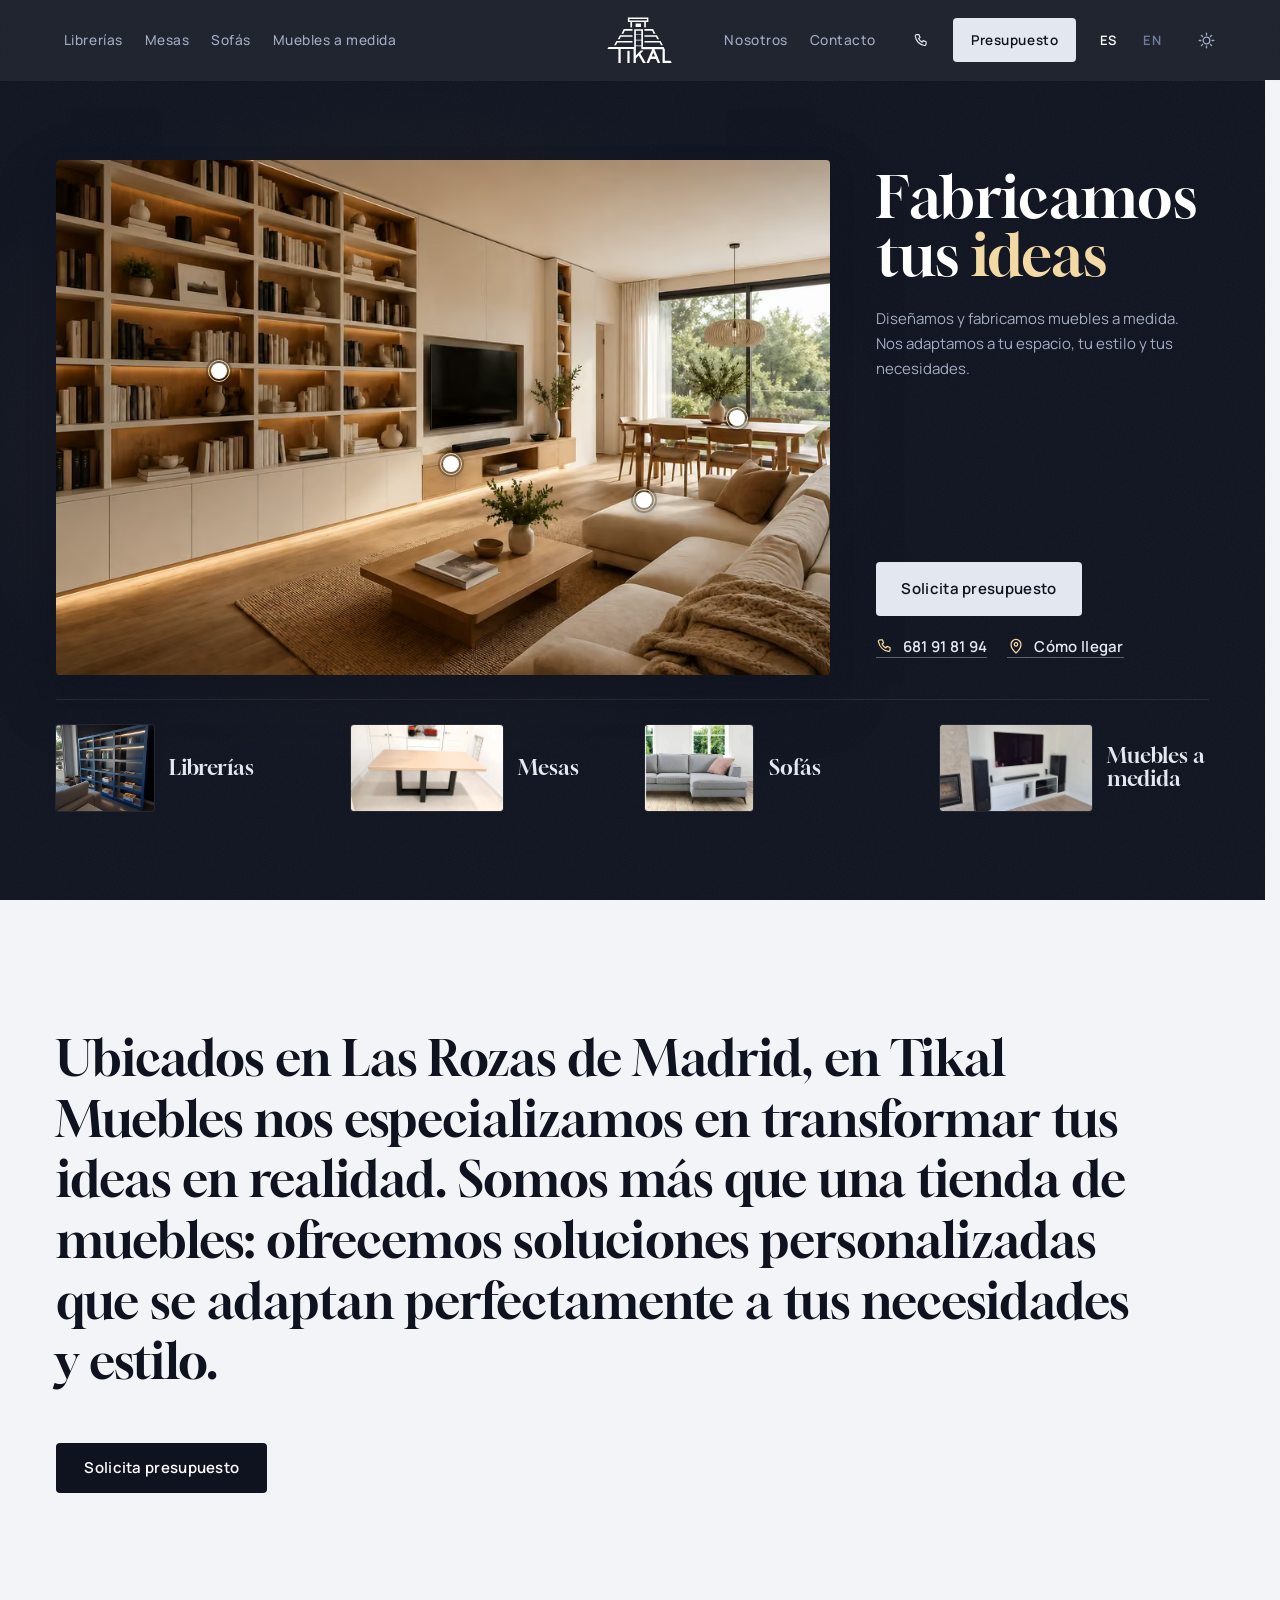
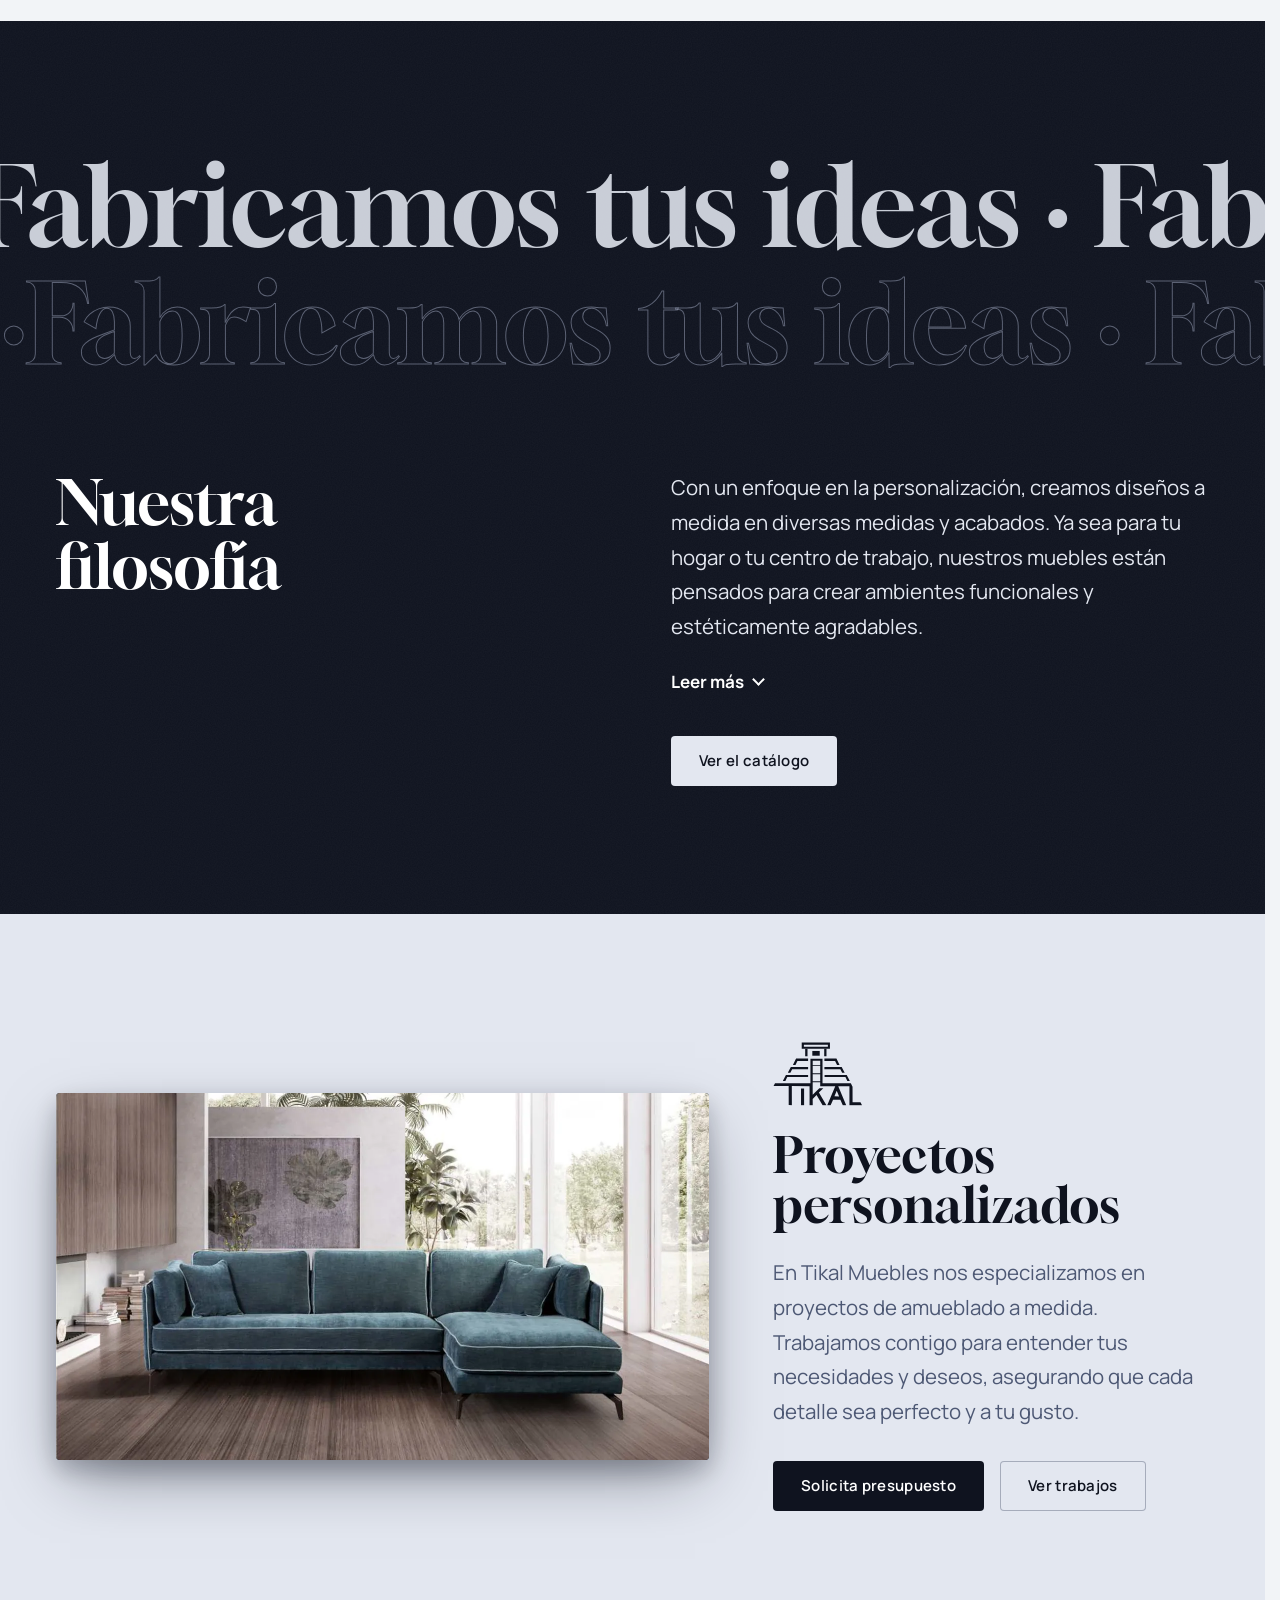
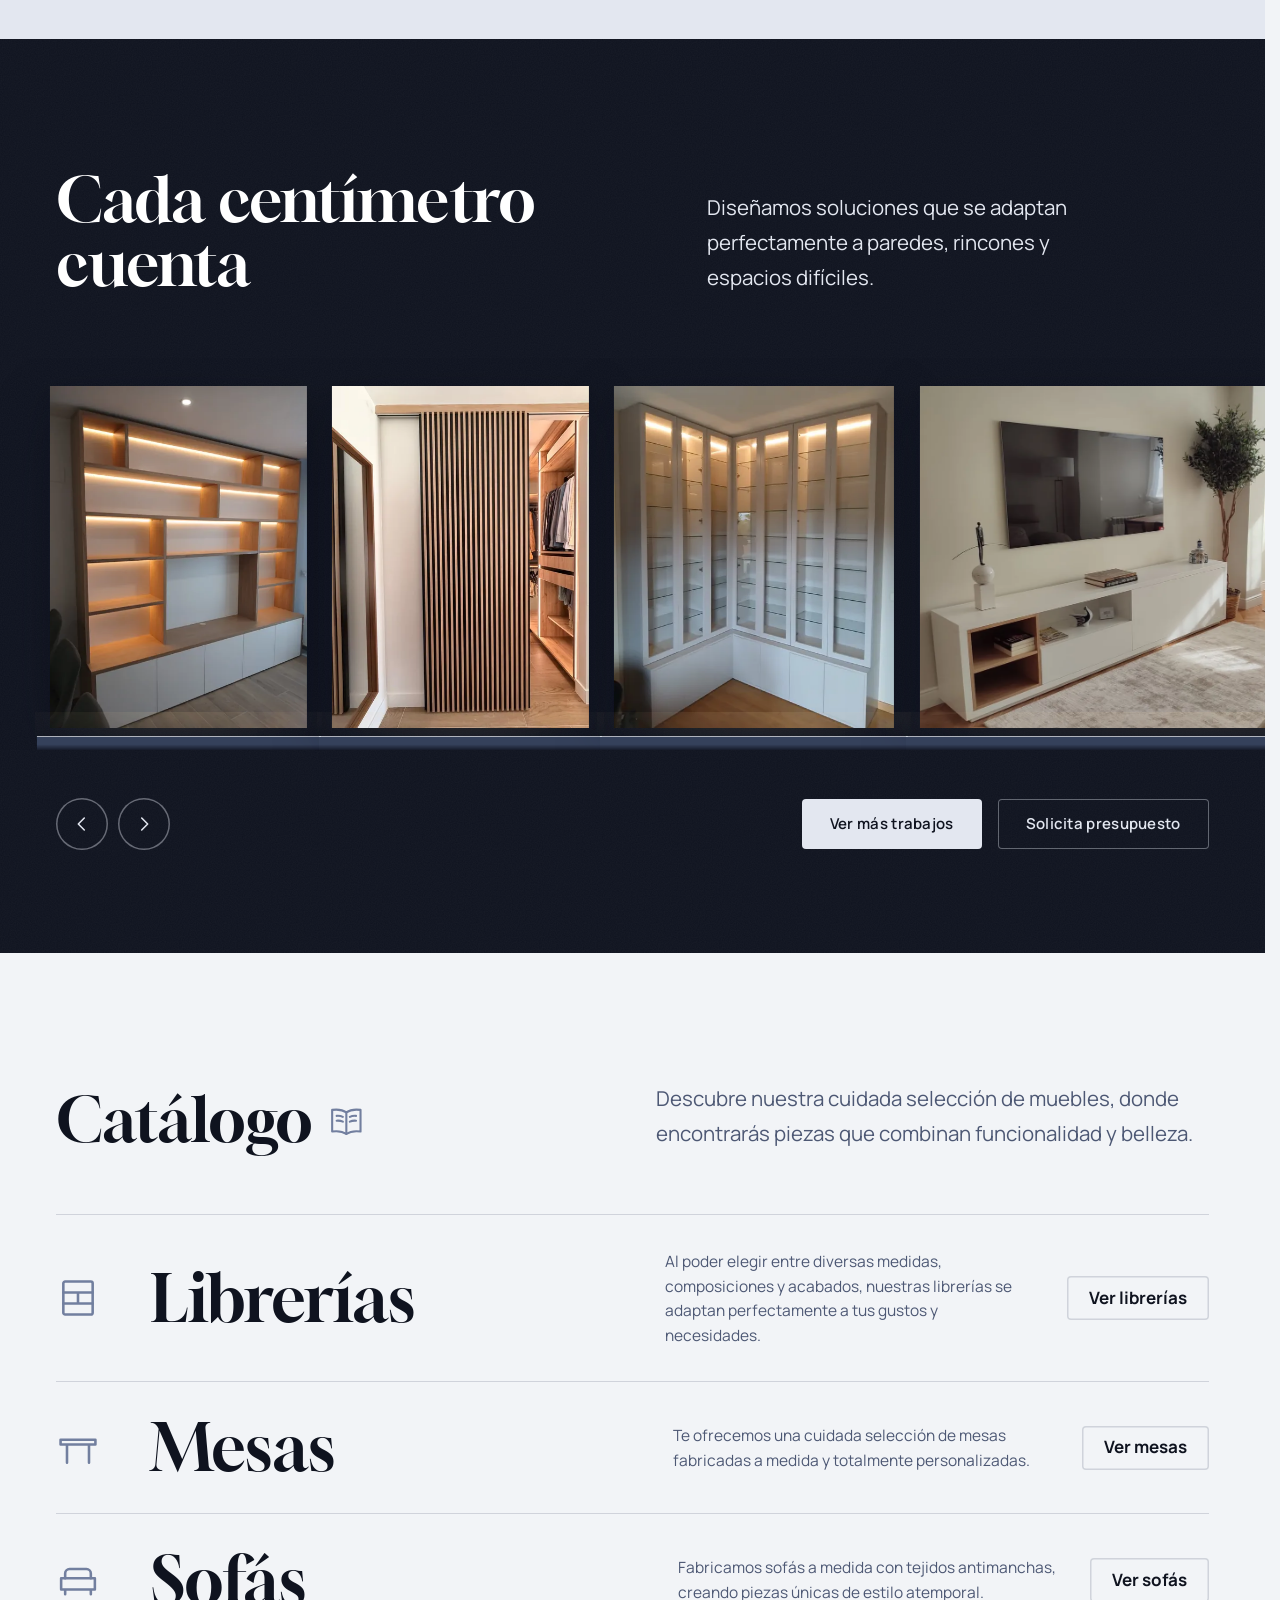
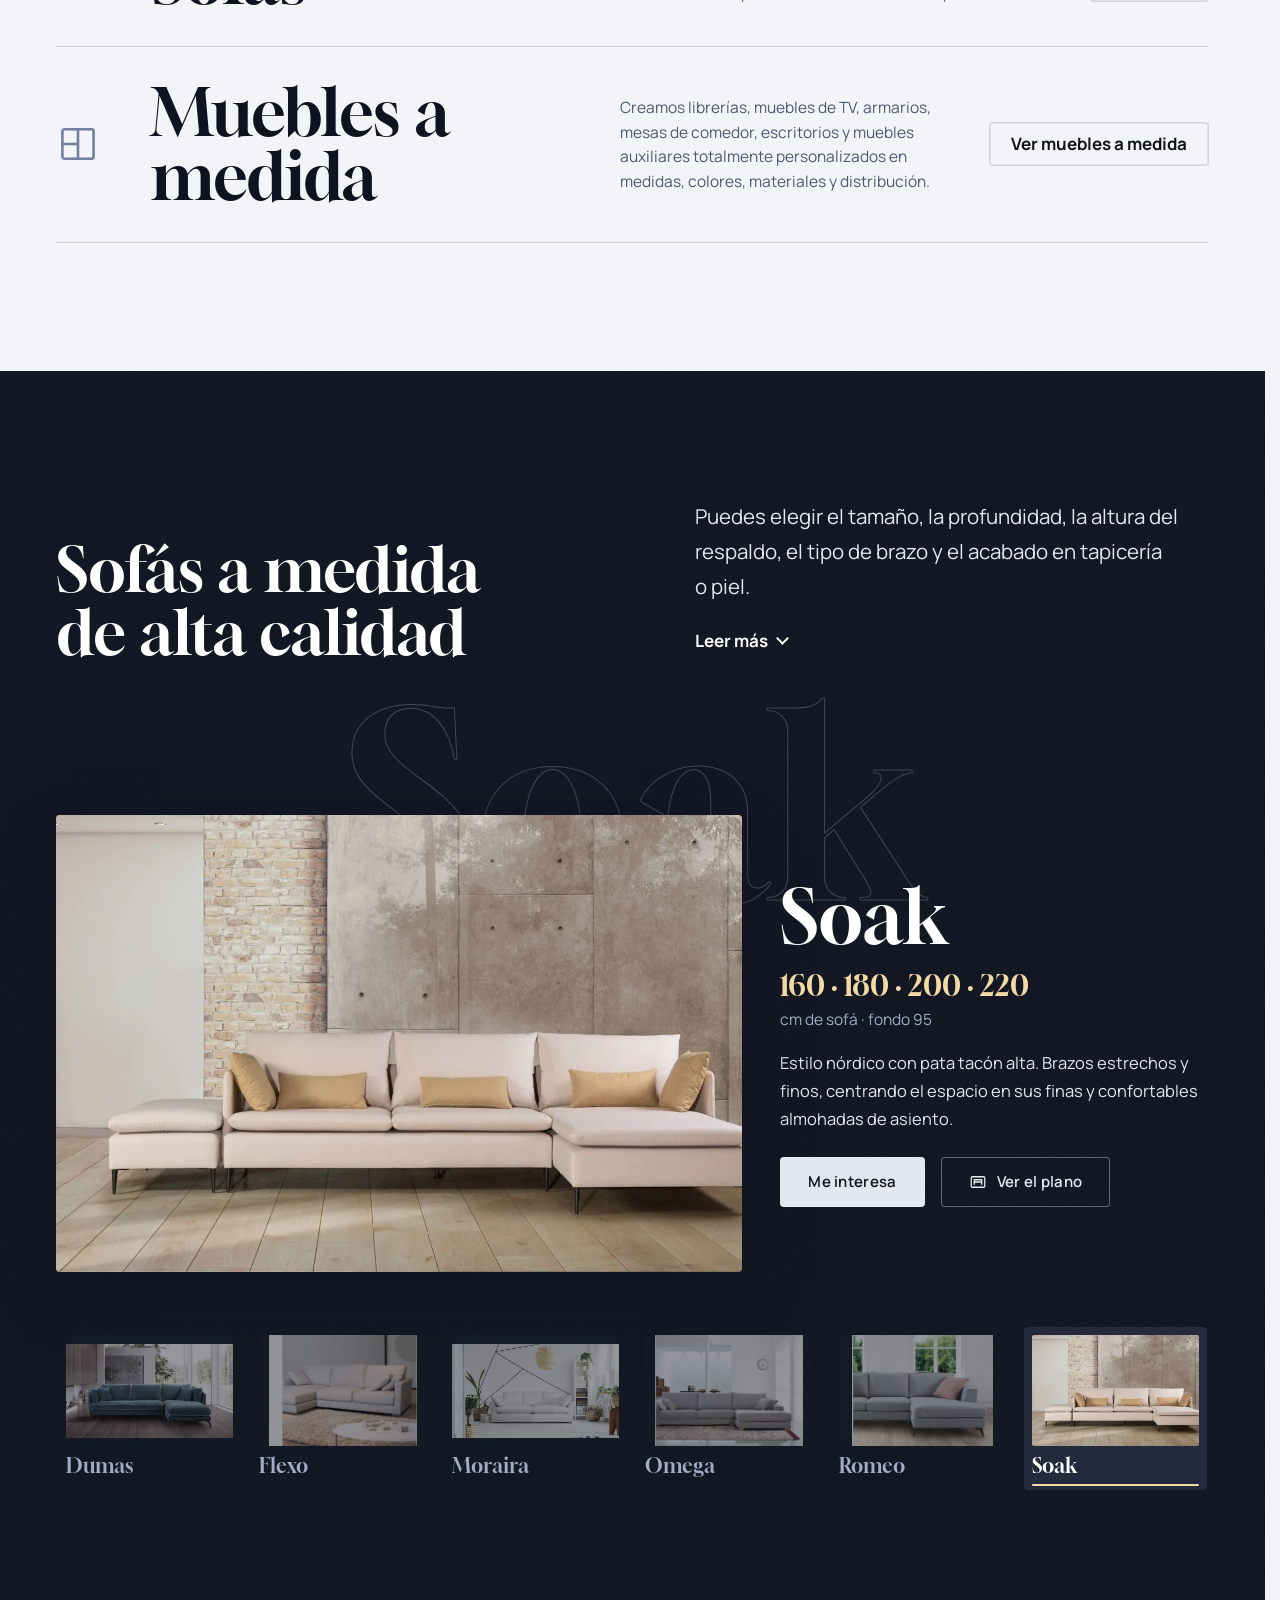
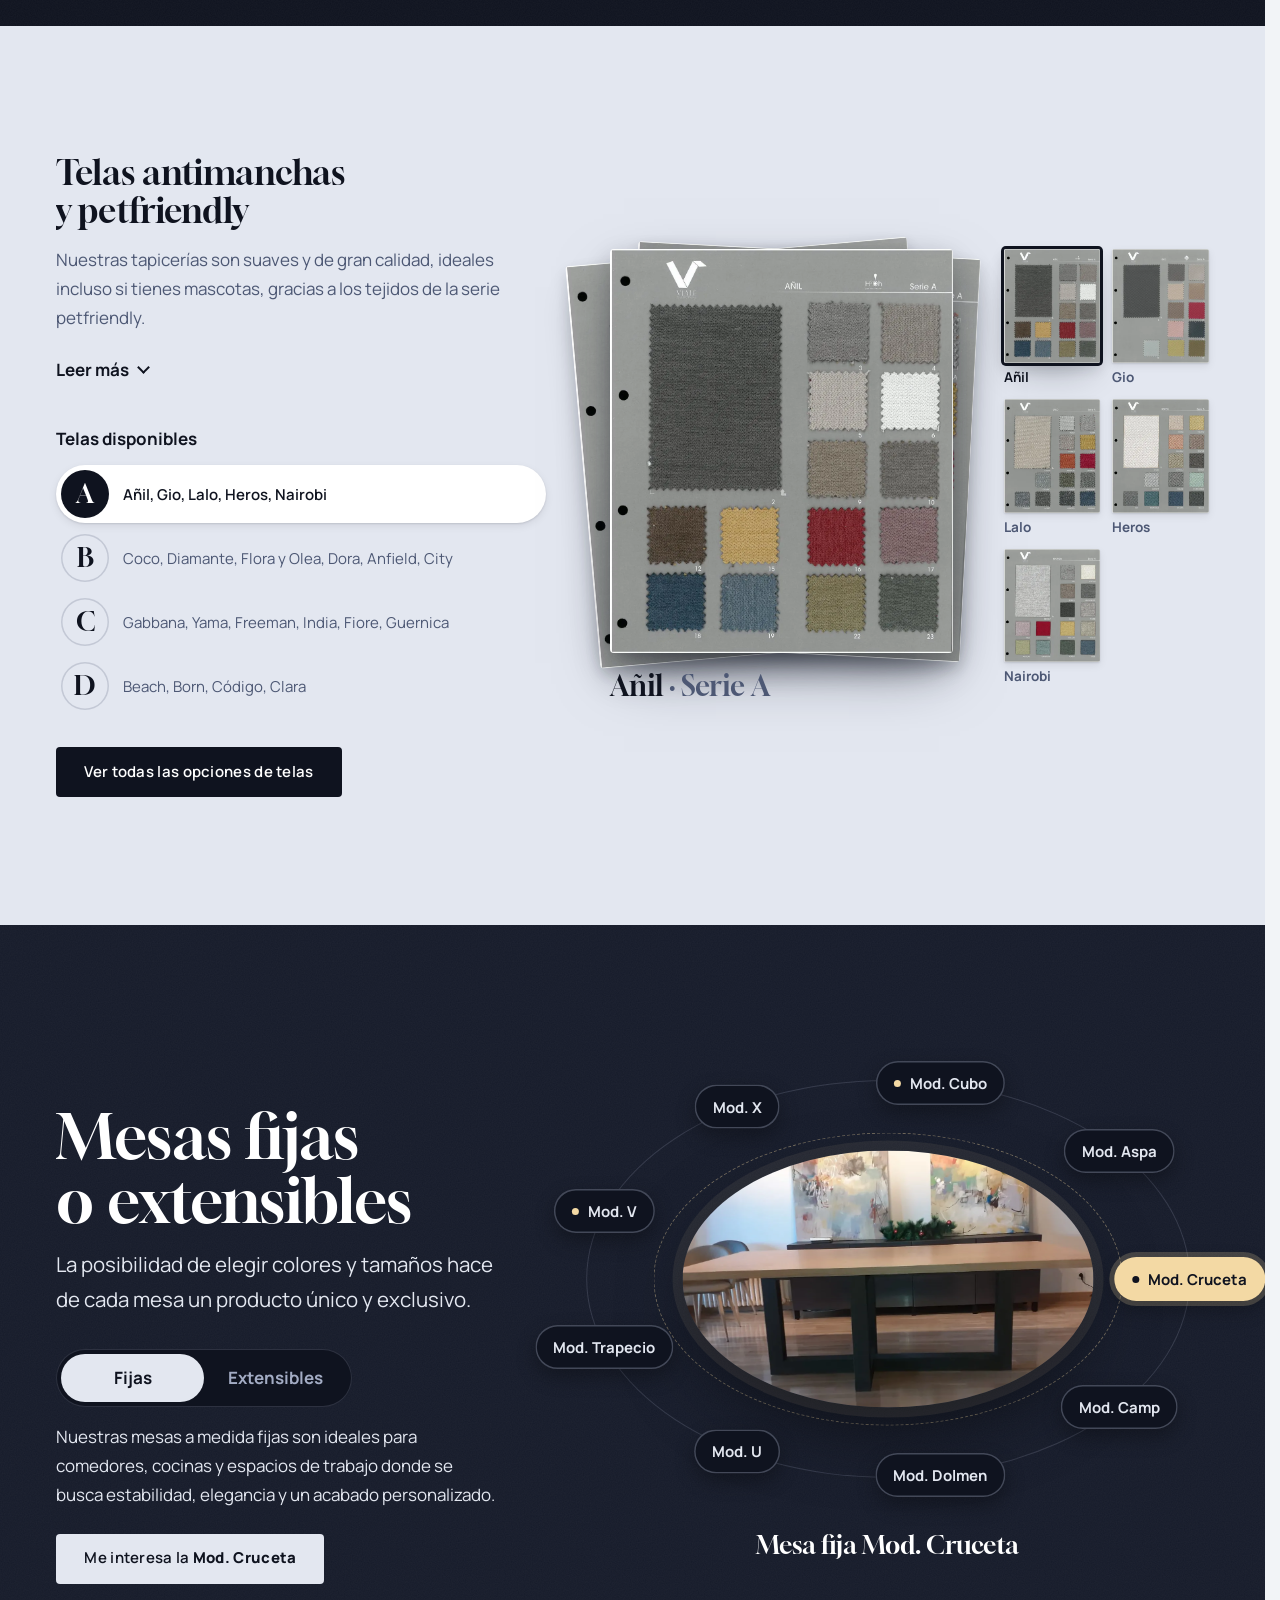
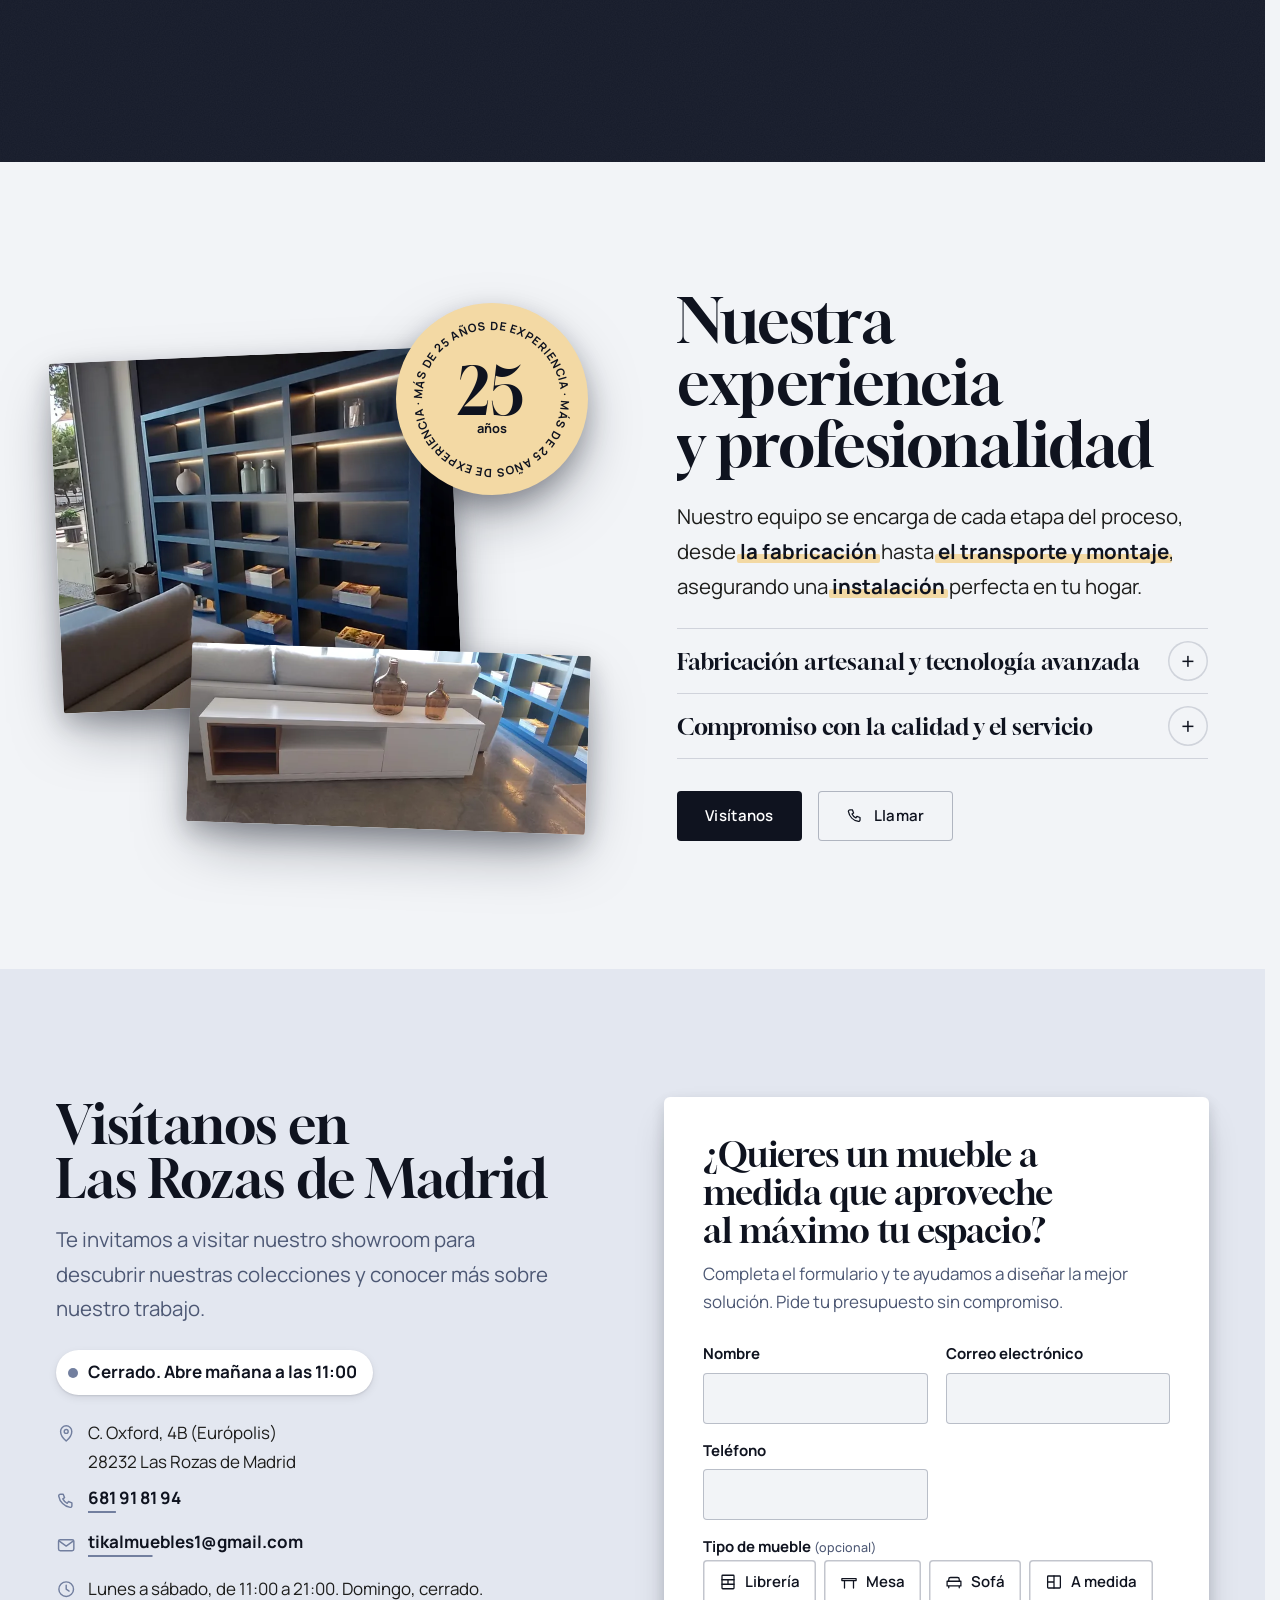
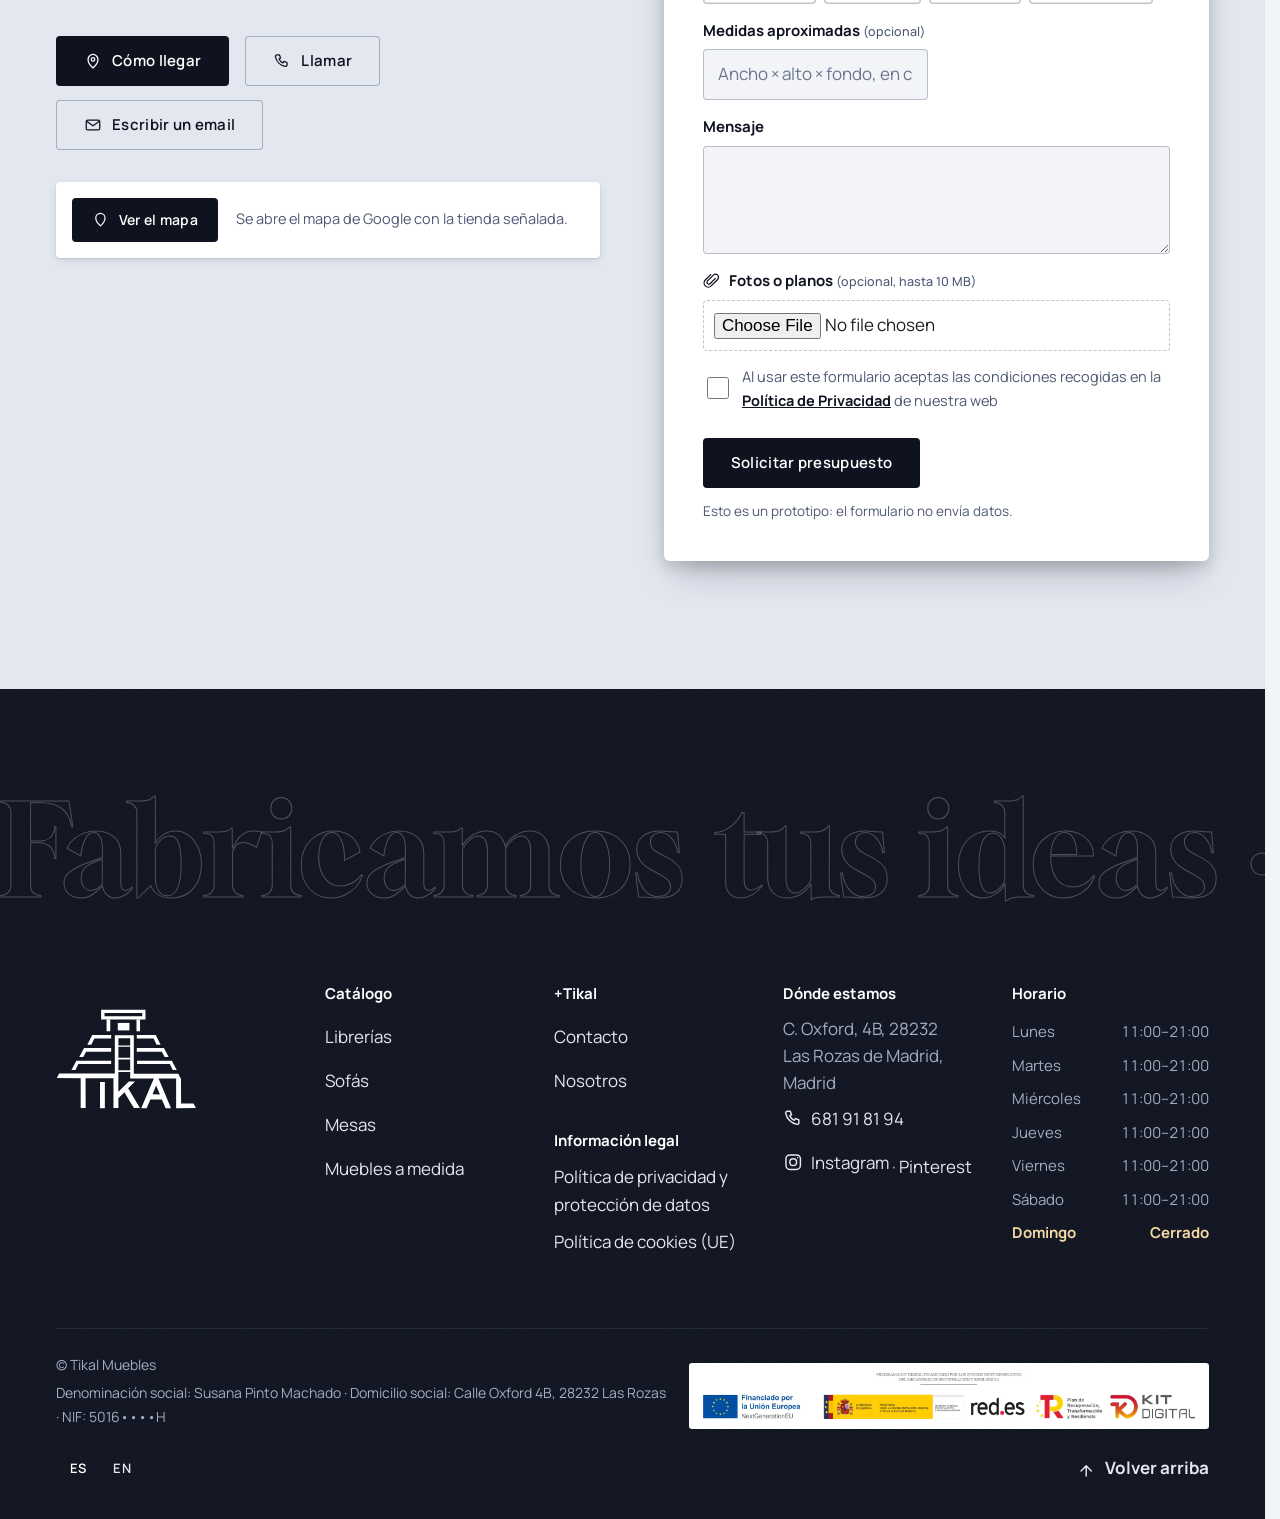
==== commit 351630a5: "feat: la propuesta caduca a los 10 días del envío (20-oct, 00:00 Madrid) - index.html lleva a caduca" ====
--- a/prototype/index.html
+++ b/prototype/index.html
@@ -15,10 +15,10 @@
 <link rel="icon" href="data:image/svg+xml,%3Csvg xmlns='http://www.w3.org/2000/svg' viewBox='0 0 32 32'%3E%3Crect width='32' height='32' rx='6' fill='%230f131f'/%3E%3Cpath d='M10 7h12v3H10zM13 10h6v4h-6zM8 16h16v2H8zM6 20h20v2H6zM4 24h24v3H4z' fill='%23fff'/%3E%3C/svg%3E">
 
 <script>
-  /* La propuesta se ve 10 días desde su envío: desde el 17 de octubre de 2026 a las 00:00 de Madrid,
-     el aviso de caducada. En local no caduca; ?caducada lo simula. */
+  /* La propuesta se ve 10 días desde su envío (9 de octubre de 2026): hasta el 19 de octubre incluido.
+     Desde el 20 de octubre a las 00:00 de Madrid, el aviso de caducada. En local no caduca; ?caducada lo simula. */
   (function () {
-    var fin = Date.UTC(2026, 9, 16, 22, 0);
+    var fin = Date.UTC(2026, 9, 19, 22, 0);
     if (/[?&]caducada\b/.test(location.search) || (/github\.io$/.test(location.hostname) && Date.now() >= fin)) {
       document.documentElement.style.display = 'none';
       location.replace('caducada.html');
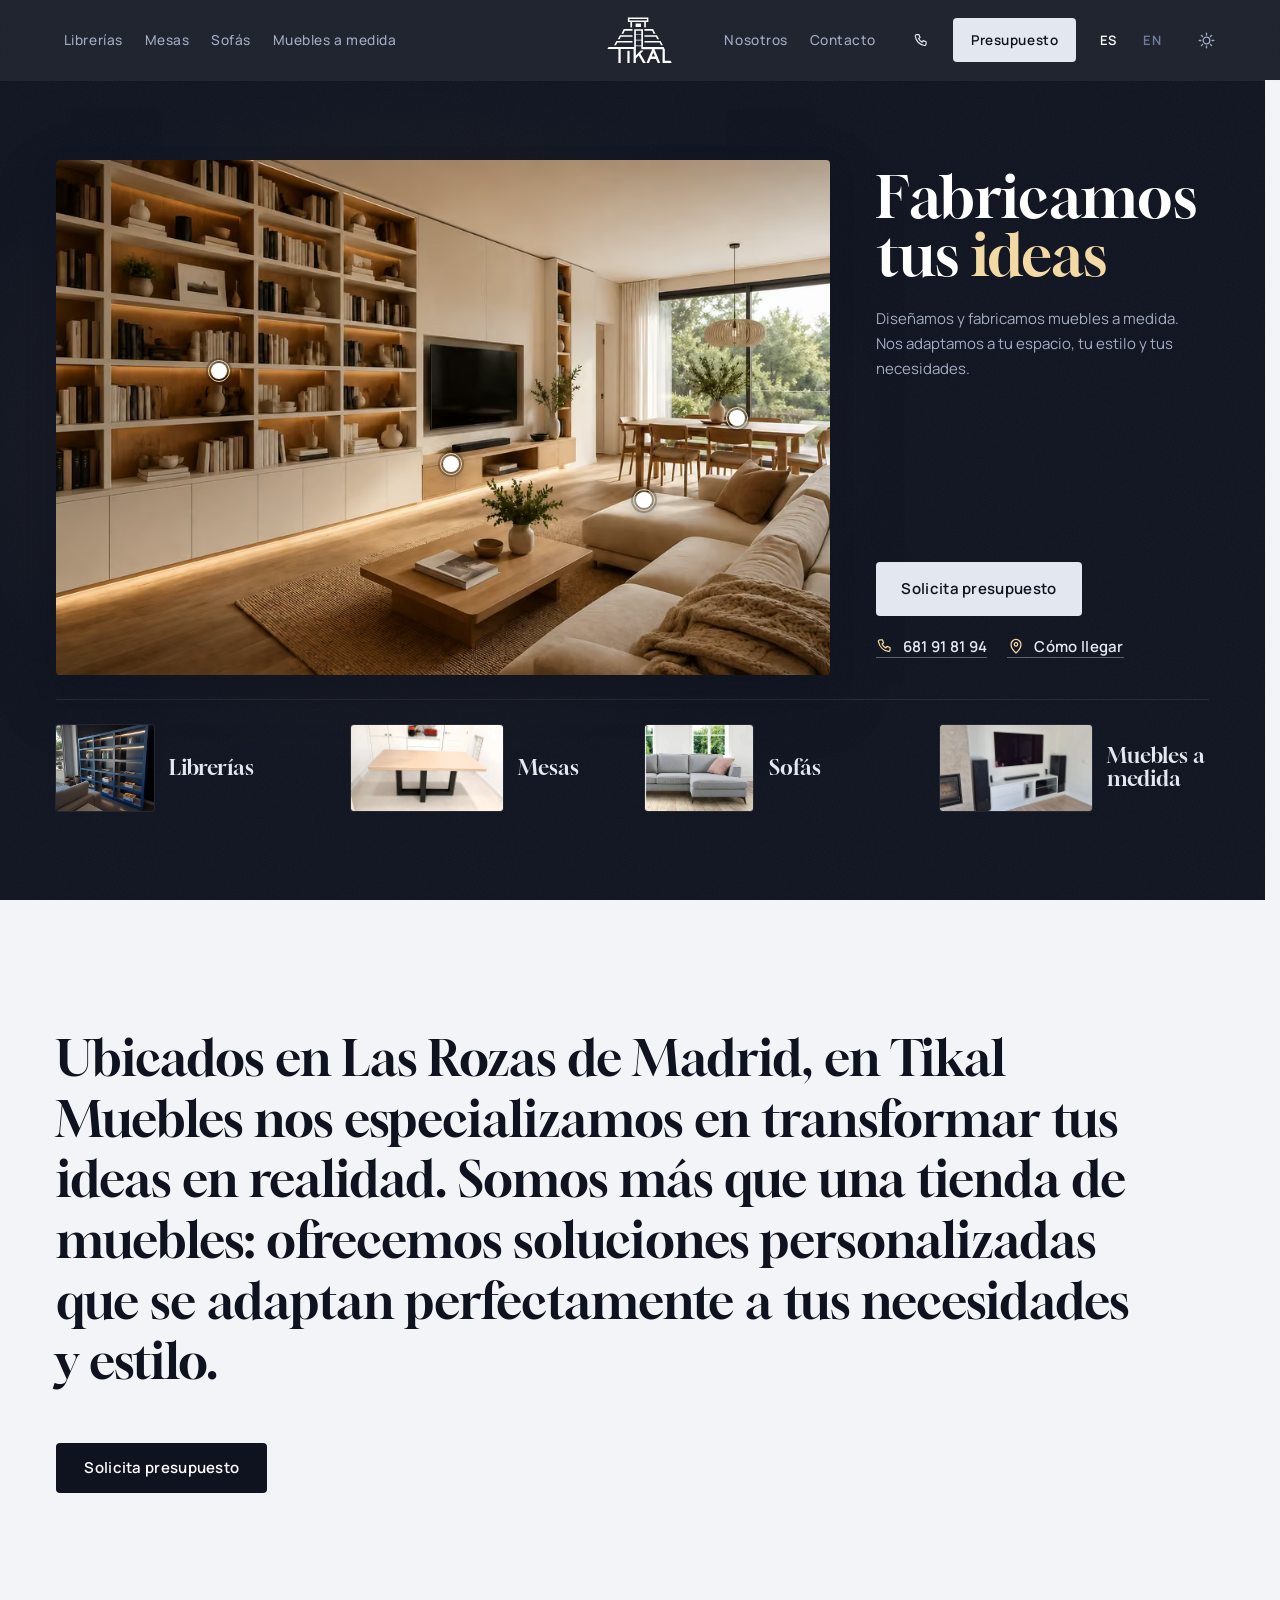
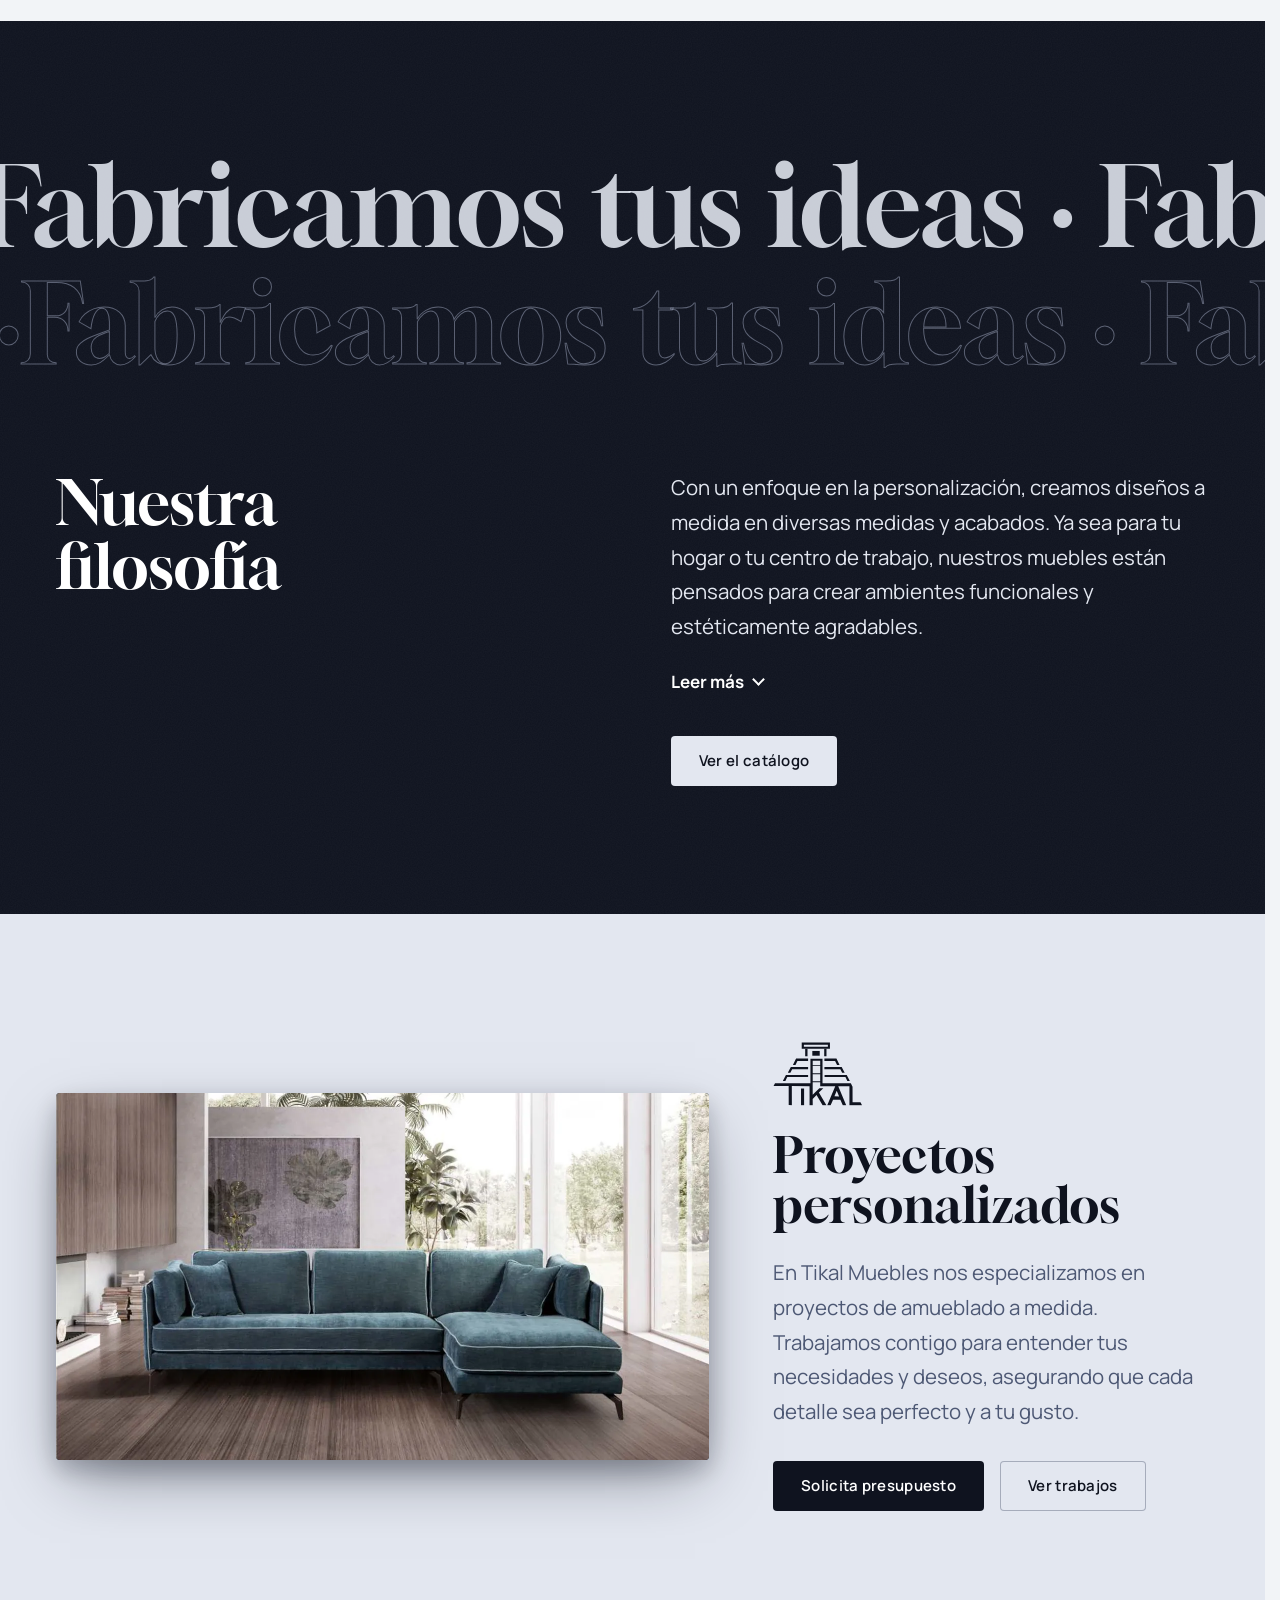
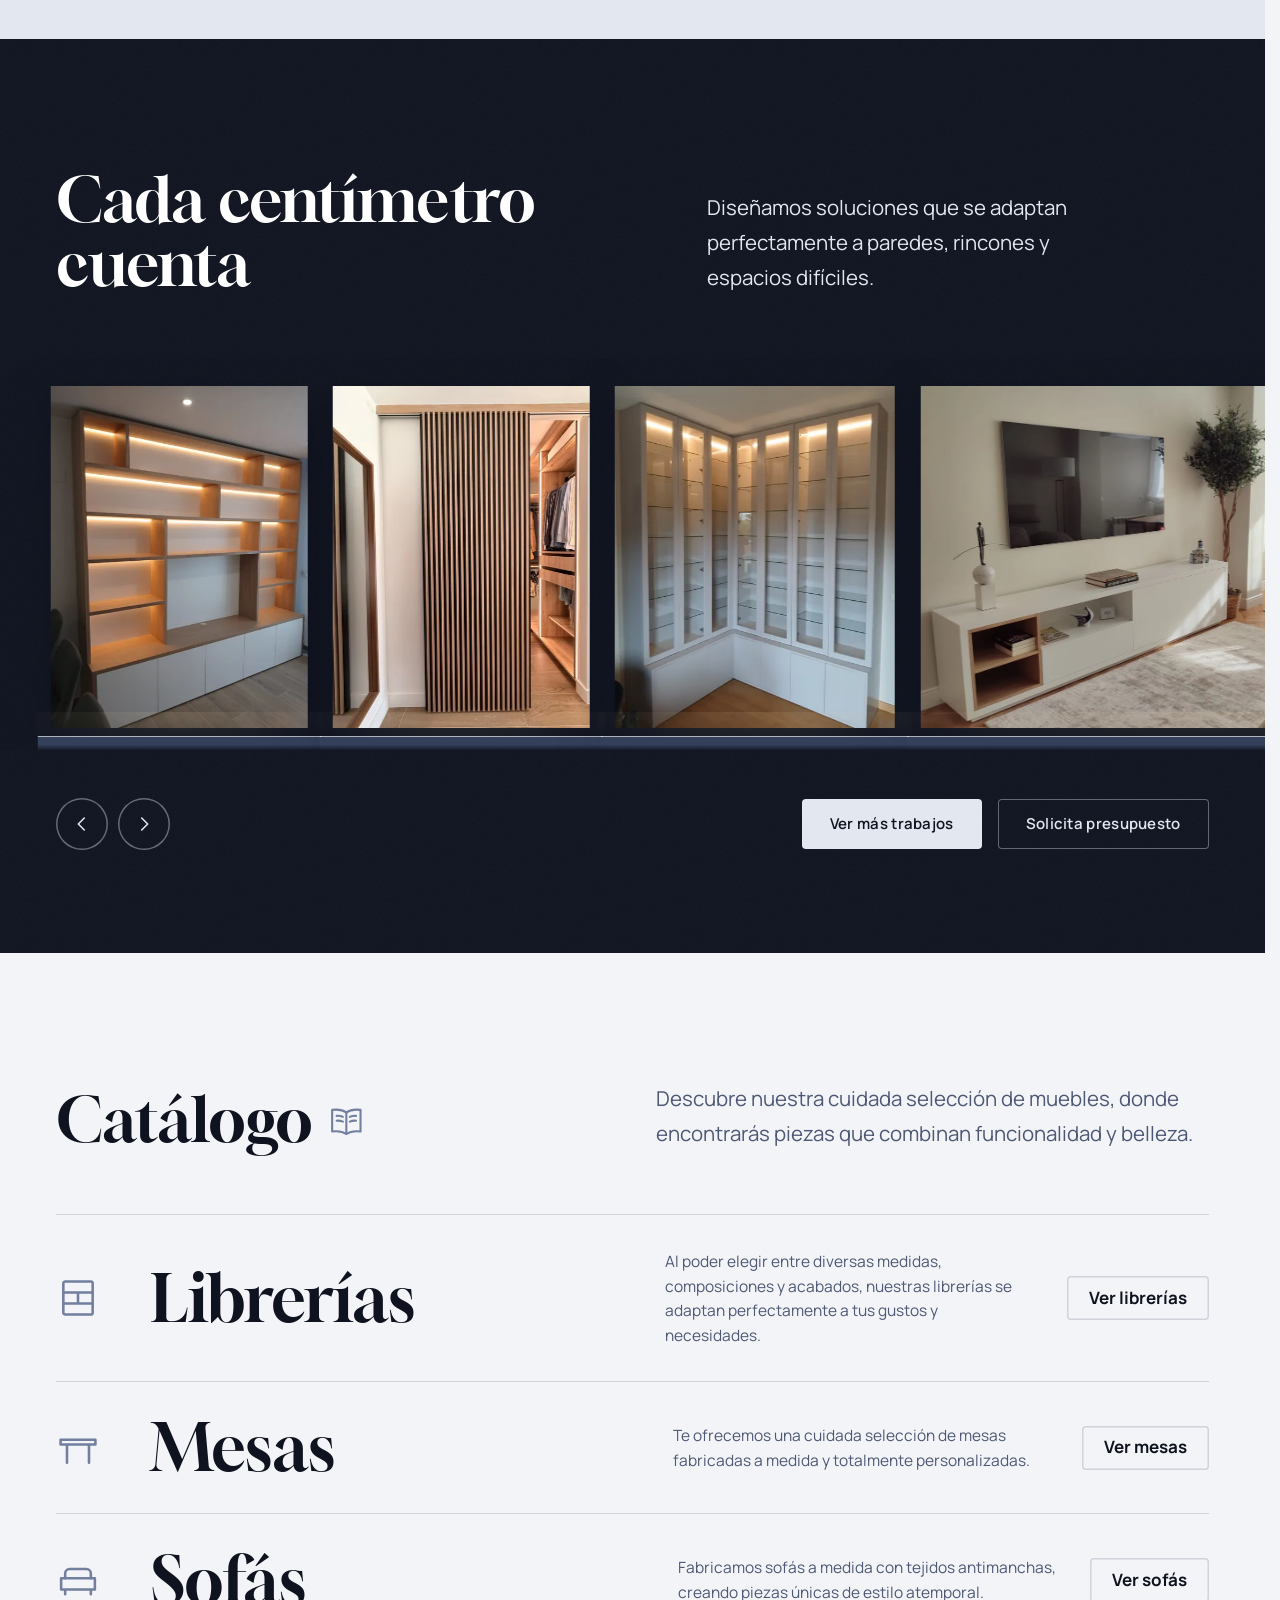
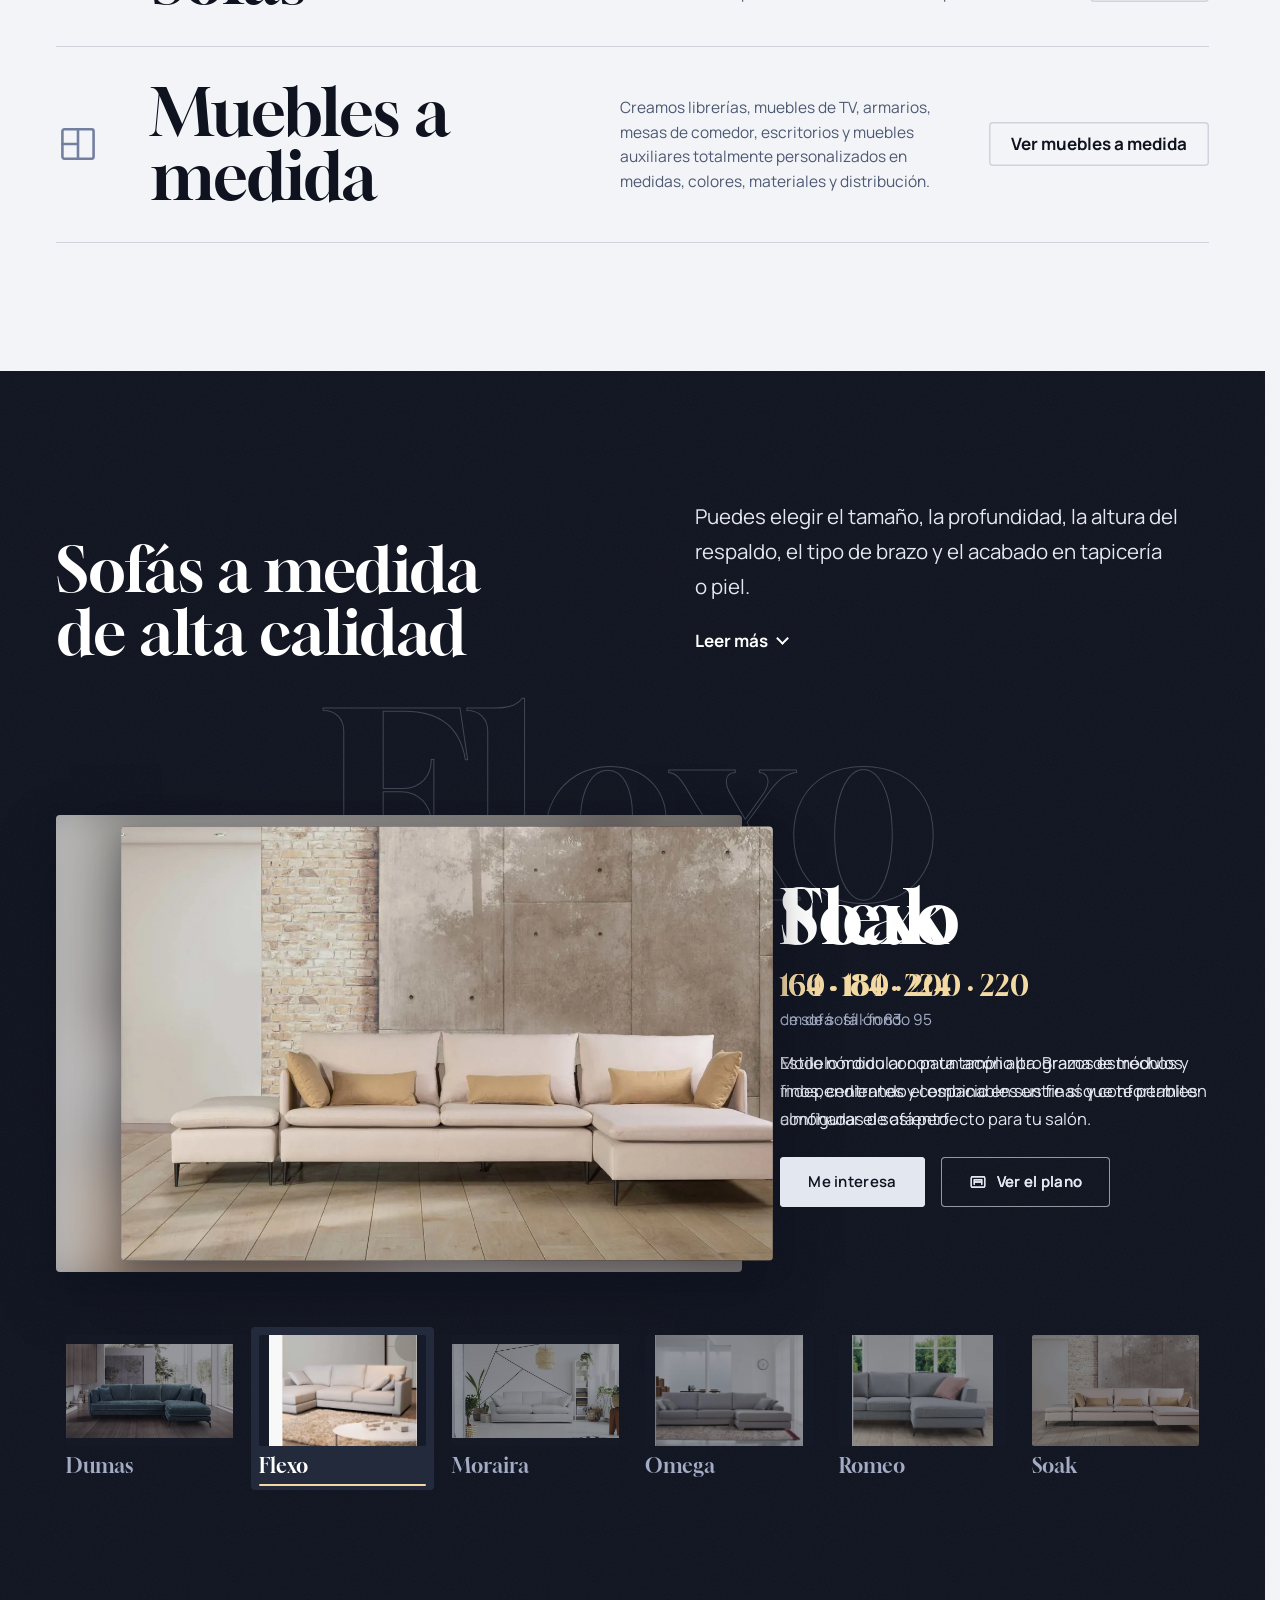
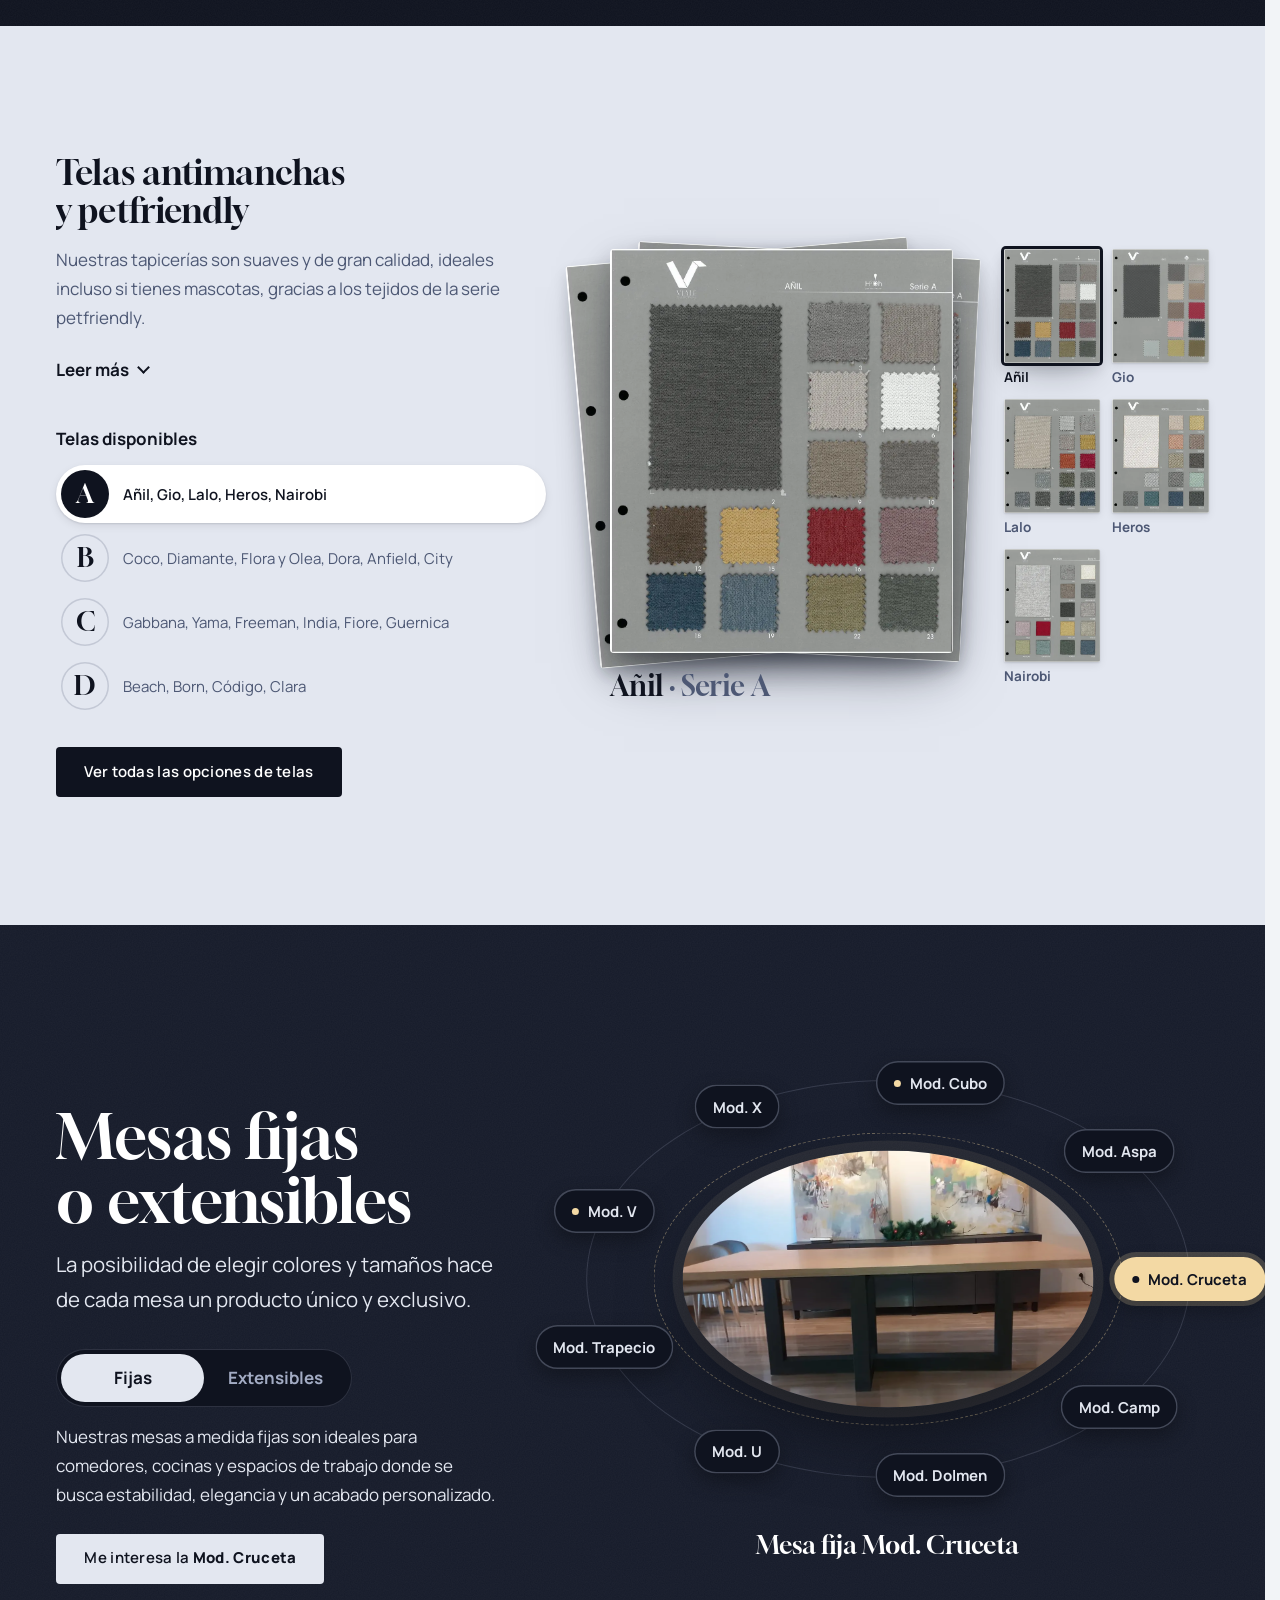
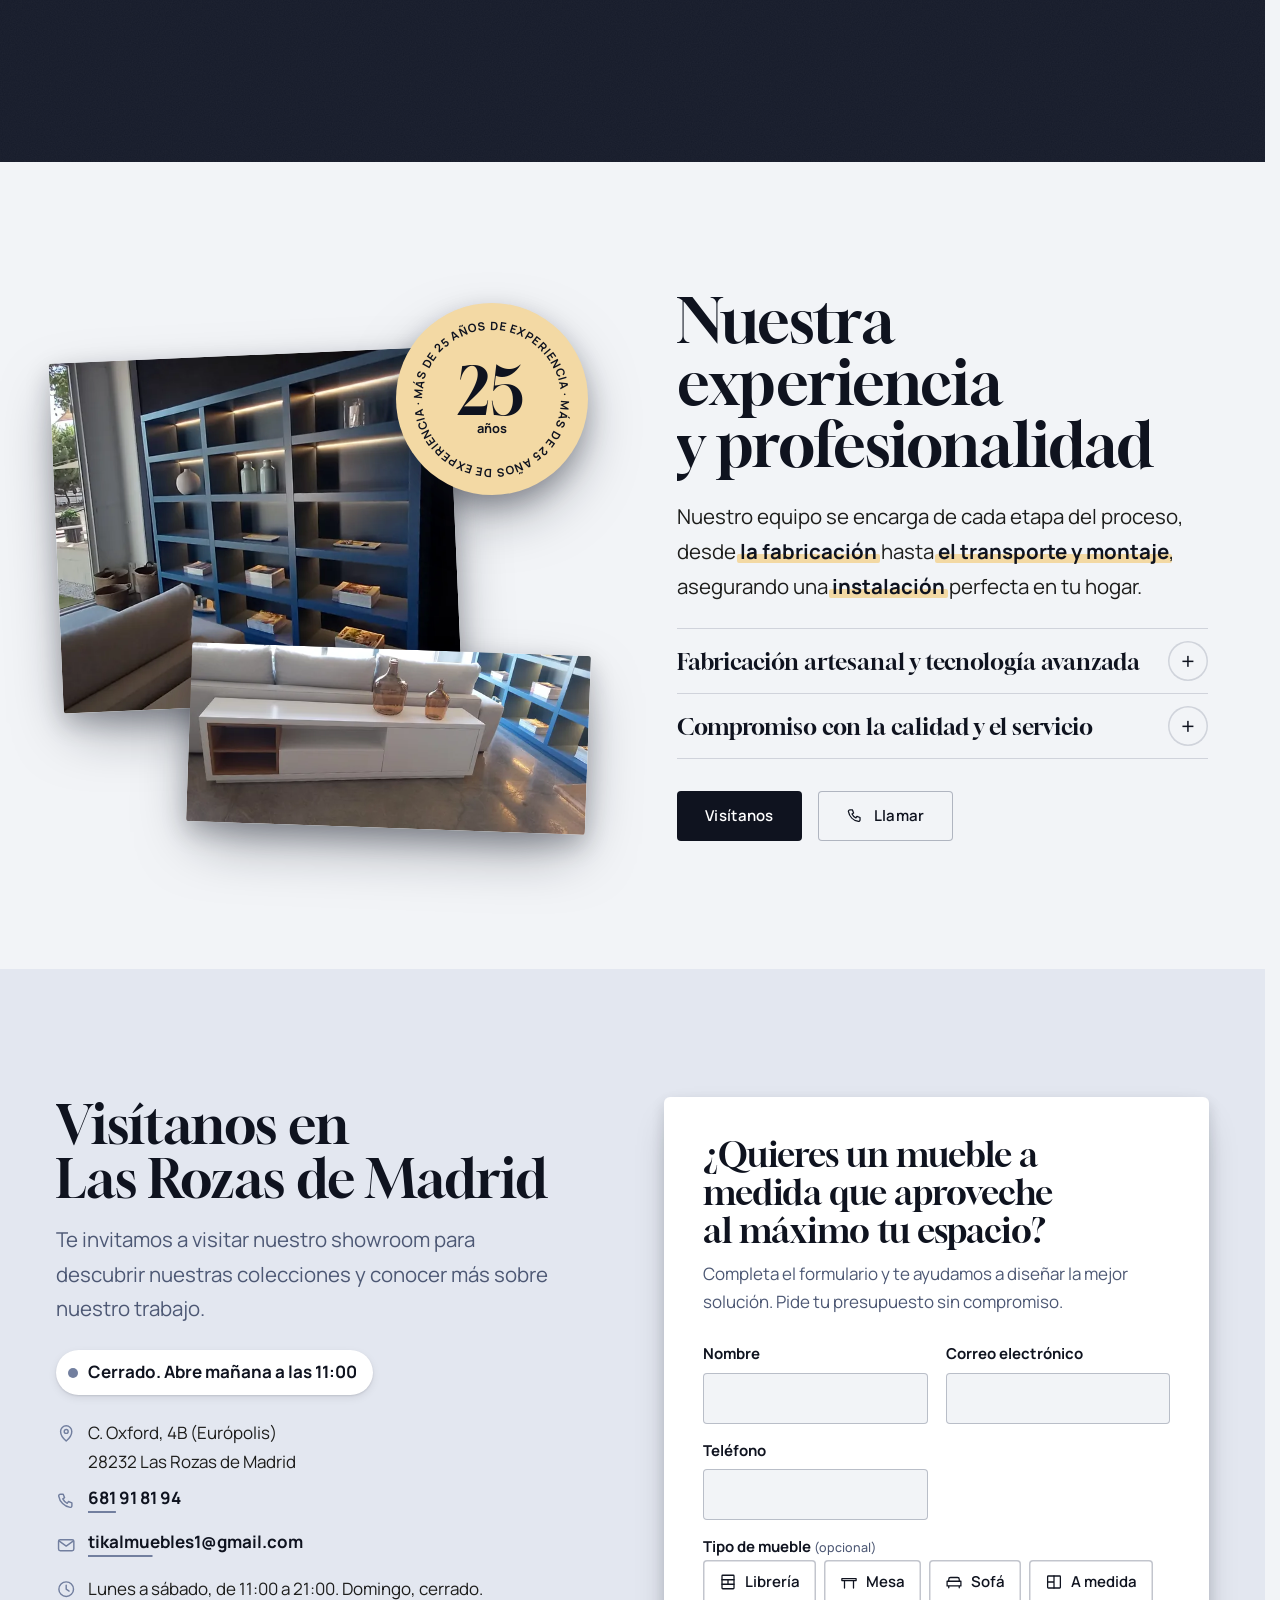
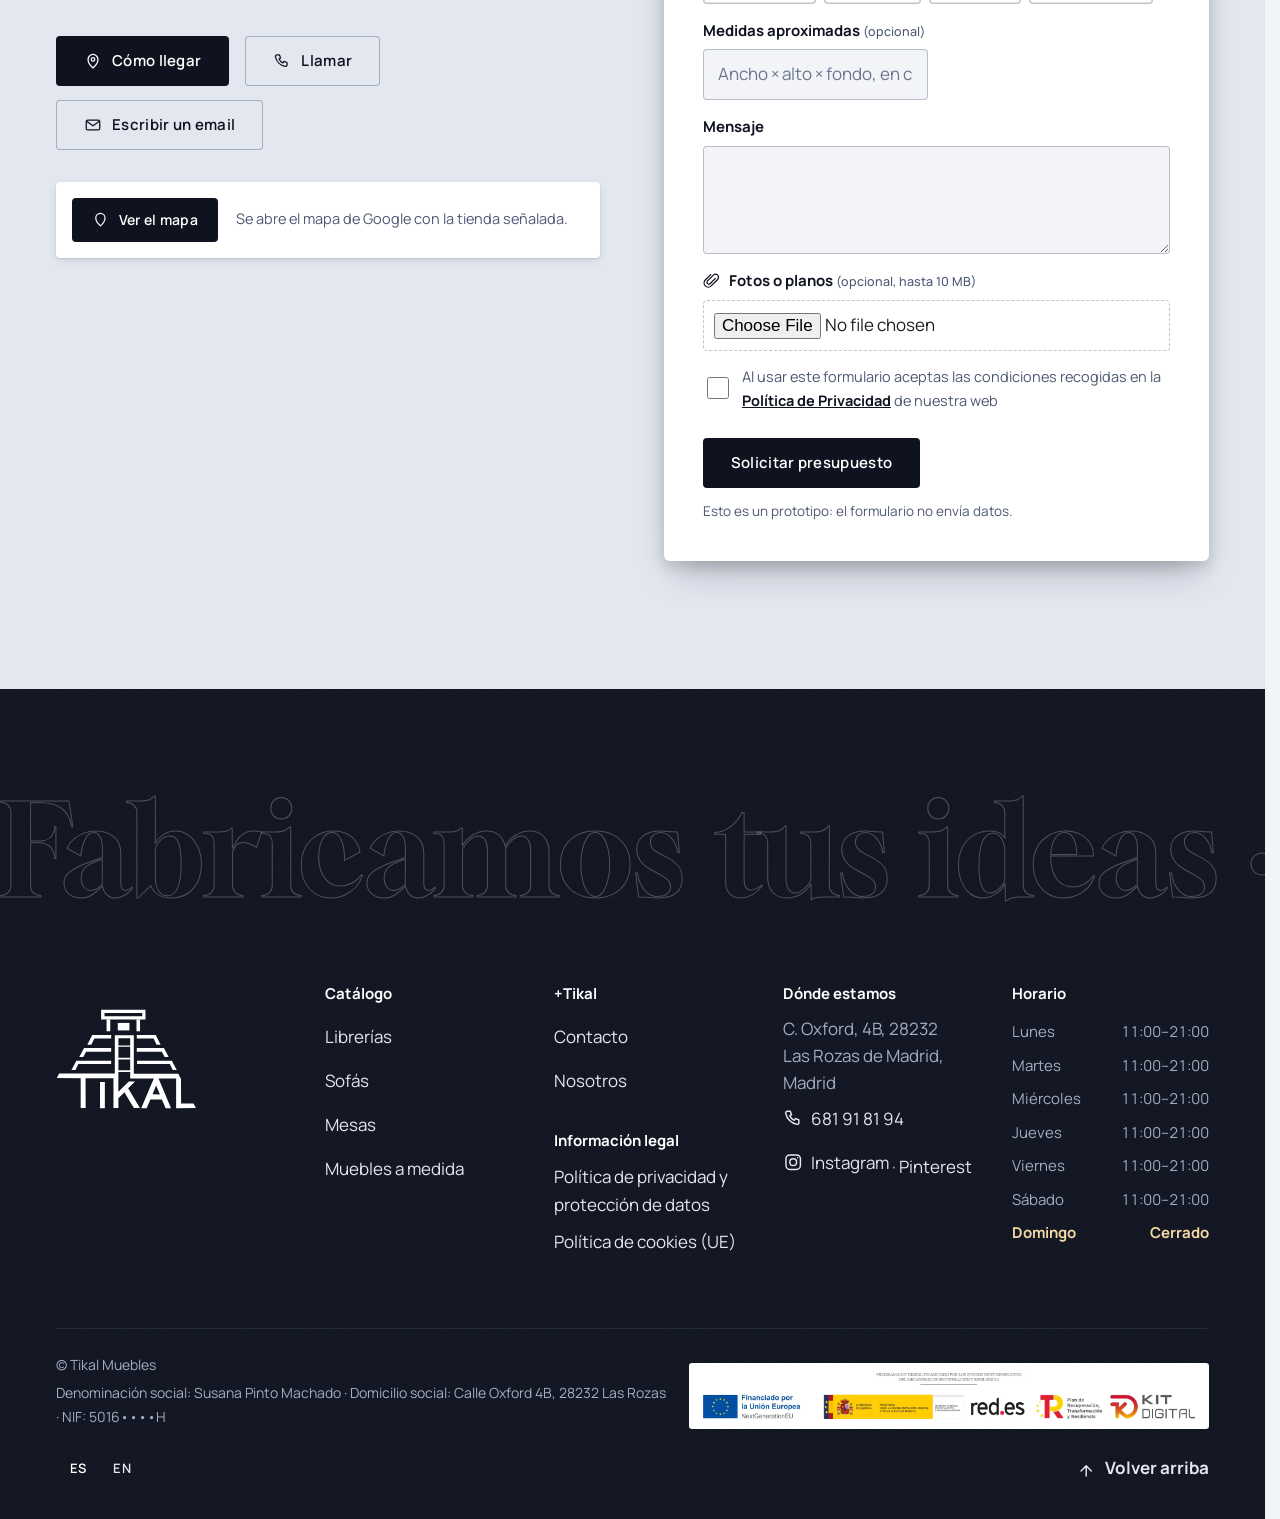
==== commit 72fdaafc: "fix: la propuesta caduca contando el día de envío (9-oct → visible hasta el 18-oct) Se envió el 9-oc" ====
--- a/prototype/index.html
+++ b/prototype/index.html
@@ -15,10 +15,10 @@
 <link rel="icon" href="data:image/svg+xml,%3Csvg xmlns='http://www.w3.org/2000/svg' viewBox='0 0 32 32'%3E%3Crect width='32' height='32' rx='6' fill='%230f131f'/%3E%3Cpath d='M10 7h12v3H10zM13 10h6v4h-6zM8 16h16v2H8zM6 20h20v2H6zM4 24h24v3H4z' fill='%23fff'/%3E%3C/svg%3E">
 
 <script>
-  /* La propuesta se ve 10 días desde su envío (9 de octubre de 2026): hasta el 19 de octubre incluido.
-     Desde el 20 de octubre a las 00:00 de Madrid, el aviso de caducada. En local no caduca; ?caducada lo simula. */
+  /* La propuesta se ve 10 días desde su envío (9 de octubre de 2026; el día de envío cuenta): hasta el 18 de octubre incluido.
+     Desde el 19 de octubre a las 00:00 de Madrid, el aviso de caducada. En local no caduca; ?caducada lo simula. */
   (function () {
-    var fin = Date.UTC(2026, 9, 19, 22, 0);
+    var fin = Date.UTC(2026, 9, 18, 22, 0);
     if (/[?&]caducada\b/.test(location.search) || (/github\.io$/.test(location.hostname) && Date.now() >= fin)) {
       document.documentElement.style.display = 'none';
       location.replace('caducada.html');
